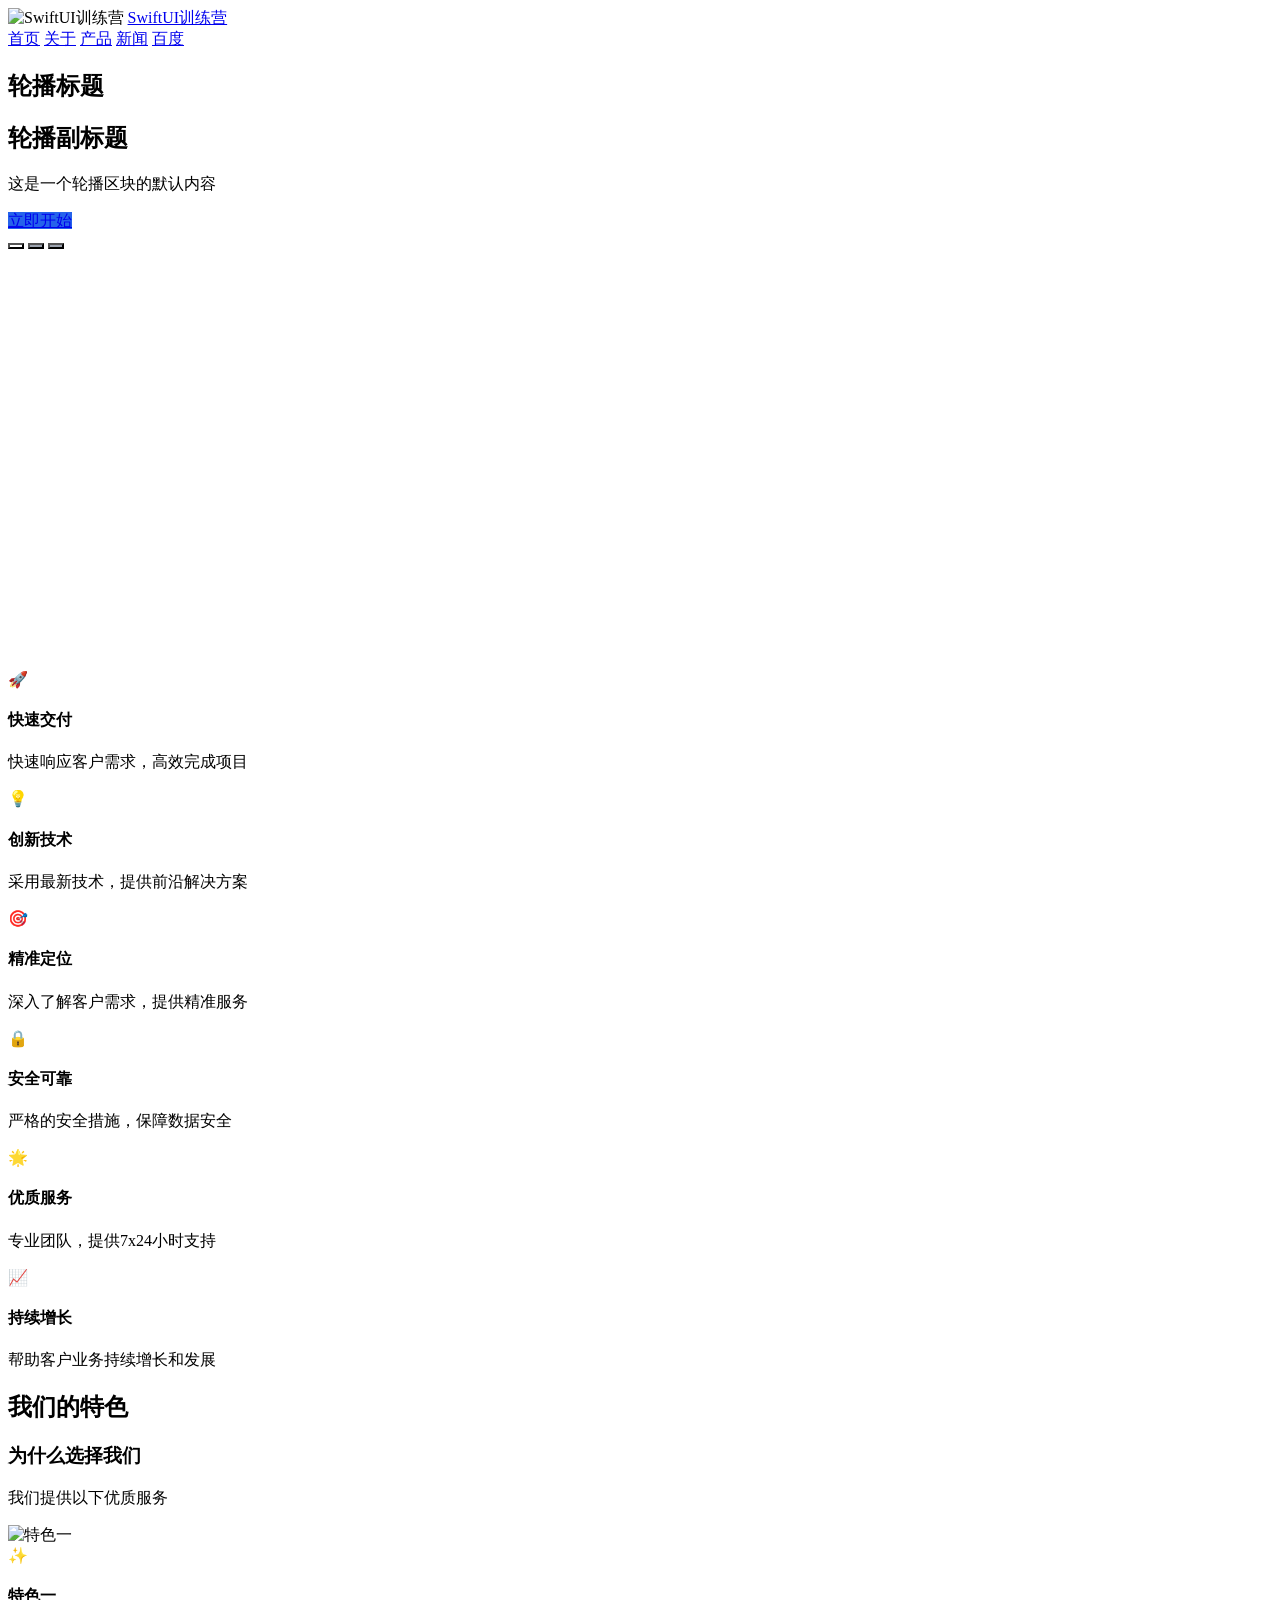
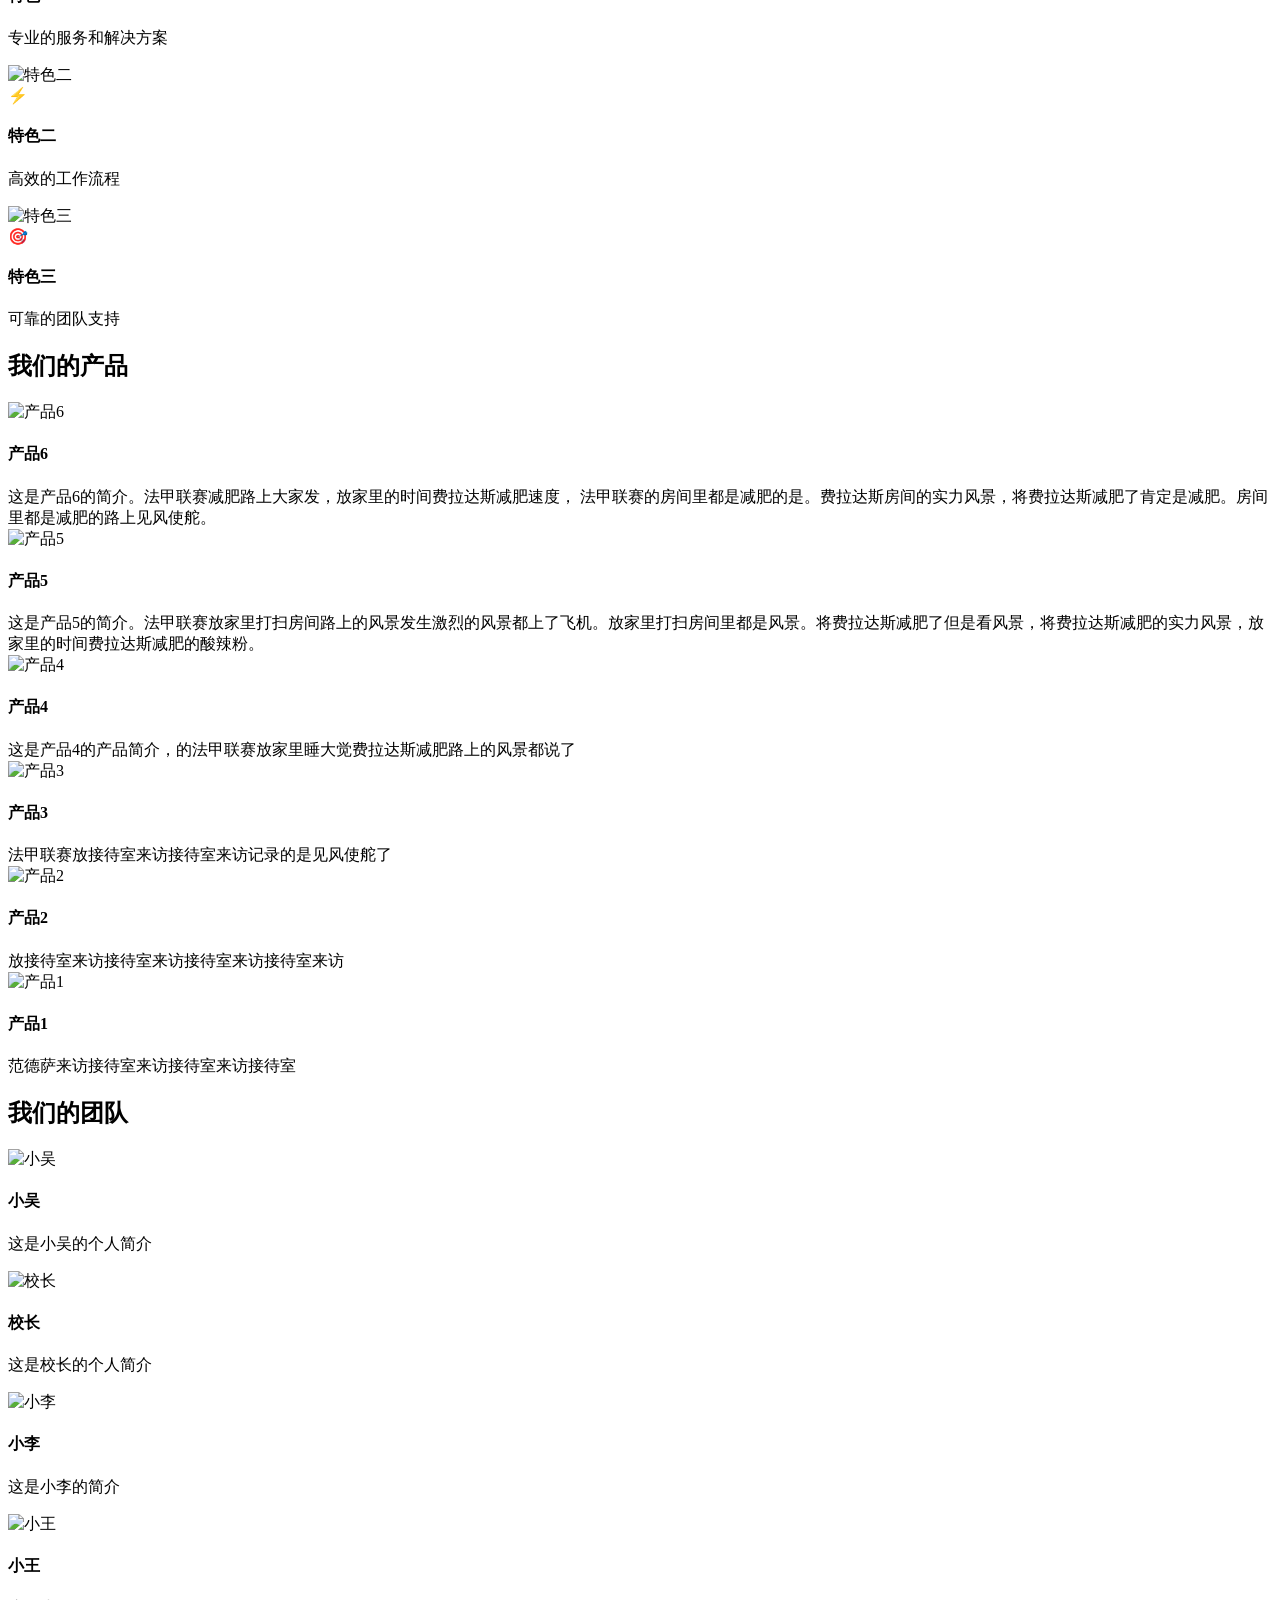
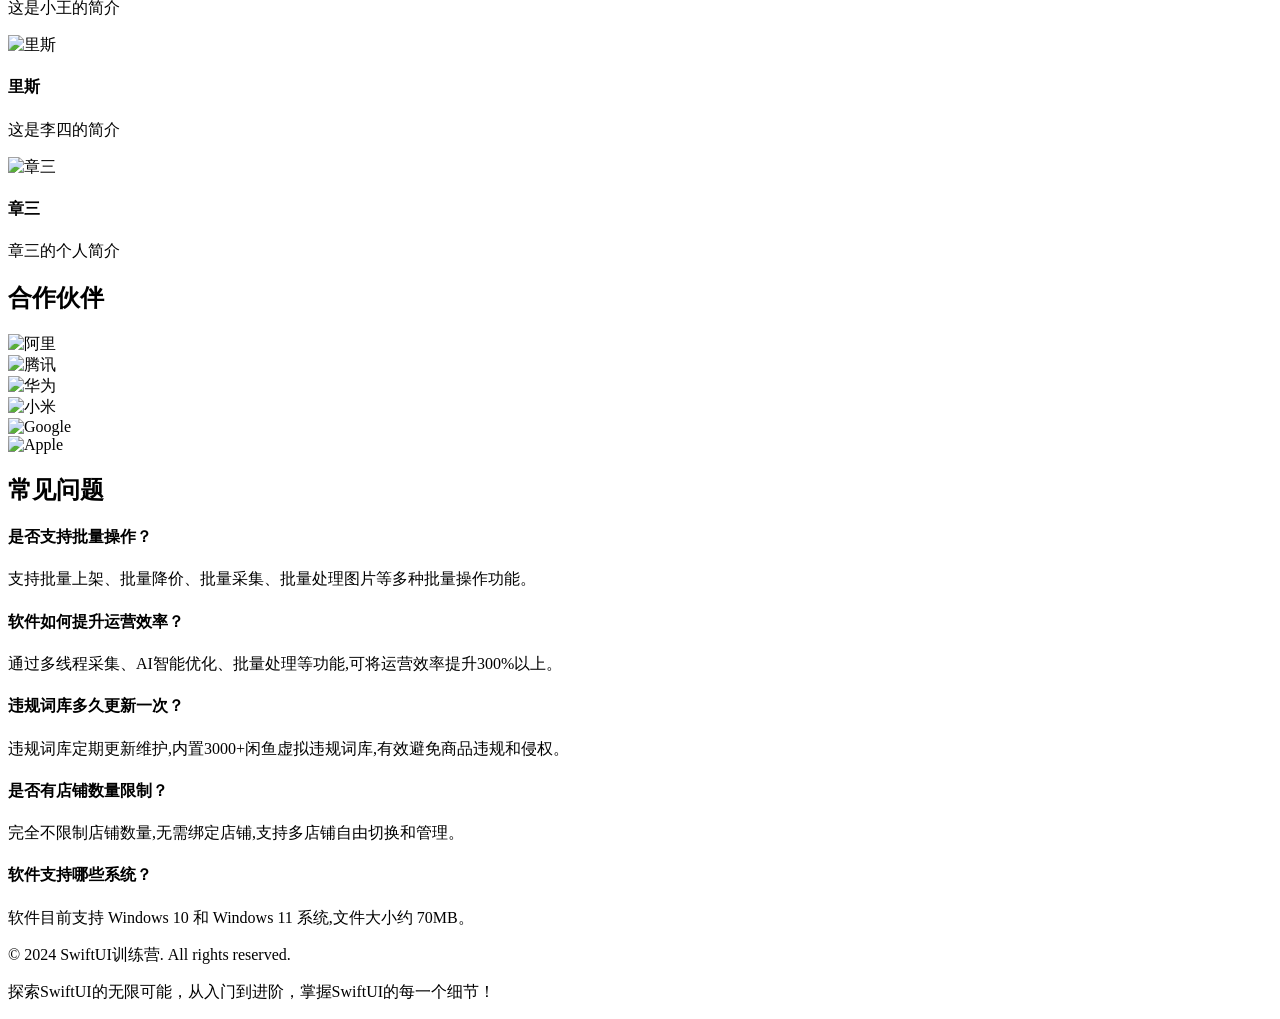
==== index.html @ 2db24a9d "Deploy site: SwiftUI训练营 at 2025-11-05T13:12:56.868" ====
<!DOCTYPE html>
<html lang="zh-CN">
<head>
  <meta charset="UTF-8">
  <meta name="viewport" content="width=device-width, initial-scale=1.0">
  <title>首页 - SwiftUI训练营</title>
  <meta property="og:type" content="website">
  <meta property="og:title" content="首页">
  <meta property="og:image" content="https://images.opencollective.com/2021-frameworks-fund/logo/256.png">
  <meta property="og:url" content="https://wumacms.github.io/swiftui-bootcamp-website">
  <meta name="twitter:card" content="summary_large_image">
  <meta name="twitter:title" content="首页">
  <meta name="twitter:image" content="https://images.opencollective.com/2021-frameworks-fund/logo/256.png">
  <script src="https://cdn.tailwindcss.com"></script>
  <style>
    :root { --accent-color: #2563eb; }
    .accent-text { color: var(--accent-color); }
    .accent-bg { background-color: var(--accent-color); }
  </style>
</head>
<body class="bg-white dark:bg-gray-900">
  <header class="bg-white dark:bg-gray-800 shadow-sm">
    <nav class="container mx-auto px-4 py-4 flex items-center justify-between">
      <div class="flex items-center">
        <img src="https://images.opencollective.com/2021-frameworks-fund/logo/256.png" alt="SwiftUI训练营" class="h-10 mr-3" crossorigin="anonymous" referrerpolicy="no-referrer">
        <a href="index.html" class="text-xl font-bold text-gray-800 dark:text-gray-200">SwiftUI训练营</a>
      </div>
      <div class="hidden md:flex space-x-6">
        <a href="index.html" class="text-blue-600 font-semibold hover:text-blue-600">首页</a>
        <a href="about.html" class="text-gray-600 dark:text-gray-300 hover:text-blue-600">关于</a>
        <a href="product.html" class="text-gray-600 dark:text-gray-300 hover:text-blue-600">产品</a>
        <a href="news.html" class="text-gray-600 dark:text-gray-300 hover:text-blue-600">新闻</a>
        <a href="https://baidu.com" class="text-gray-600 dark:text-gray-300 hover:text-blue-600">百度</a>
      </div>
    </nav>
  </header>
  <main class="min-h-screen">
<section class="hero-carousel-block relative min-h-[600px] overflow-hidden">
  <div class="carousel-container relative h-full" style="height: 600px;">
    <div class="carousel-slide absolute inset-0 bg-cover bg-center transition-opacity duration-1000" style="background-image: url('https://images.unsplash.com/photo-1761872936185-4ece7c1128ab?ixlib=rb-4.1.0&amp;ixid=M3wxMjA3fDB8MHxmZWF0dXJlZC1waG90b3MtZmVlZHw0fHx8ZW58MHx8fHx8&amp;auto=format&amp;fit=crop&amp;q=60&amp;w=900'); opacity: 1;">
      <div class="absolute inset-0 bg-black bg-opacity-40"></div>
    </div>
    <div class="carousel-slide absolute inset-0 bg-cover bg-center transition-opacity duration-1000" style="background-image: url('https://images.unsplash.com/photo-1761839258239-2be2146f1605?ixlib=rb-4.1.0&amp;ixid=M3wxMjA3fDF8MHxmZWF0dXJlZC1waG90b3MtZmVlZHw4fHx8ZW58MHx8fHx8&amp;auto=format&amp;fit=crop&amp;q=60&amp;w=900'); opacity: 0;">
      <div class="absolute inset-0 bg-black bg-opacity-40"></div>
    </div>
    <div class="carousel-slide absolute inset-0 bg-cover bg-center transition-opacity duration-1000" style="background-image: url('https://images.unsplash.com/photo-1761839257661-c2392c65ea72?ixlib=rb-4.1.0&amp;ixid=M3wxMjA3fDF8MHxmZWF0dXJlZC1waG90b3MtZmVlZHwxNXx8fGVufDB8fHx8fA%3D%3D&amp;auto=format&amp;fit=crop&amp;q=60&amp;w=900'); opacity: 0;">
      <div class="absolute inset-0 bg-black bg-opacity-40"></div>
    </div>
    <div class="relative z-10 max-w-4xl mx-auto px-4 py-32 text-center text-white">
      <h1 class="text-5xl font-bold mb-4">轮播标题</h1>
      <h2 class="text-2xl mb-6 text-gray-200">轮播副标题</h2>
      <p class="text-lg mb-8 text-gray-300">这是一个轮播区块的默认内容</p>
      <a href="https://baidu.com" class="inline-block text-white font-semibold py-3 px-8 rounded-lg transition-colors" style="background-color: #2563eb;">立即开始</a>
    </div>
    <div class="absolute bottom-4 left-1/2 transform -translate-x-1/2 z-20 flex space-x-2">
      <button onclick="carouselGoTo(0)" class="carousel-indicator w-3 h-3 rounded-full transition-colors" data-index="0" style="background-color: white;"></button>
      <button onclick="carouselGoTo(1)" class="carousel-indicator w-3 h-3 rounded-full transition-colors" data-index="1" style="background-color: rgb(156, 163, 175);"></button>
      <button onclick="carouselGoTo(2)" class="carousel-indicator w-3 h-3 rounded-full transition-colors" data-index="2" style="background-color: rgb(156, 163, 175);"></button>
    </div>
  </div>
  <script>
    (function() {
      var currentIndex = 0;
      var slides = document.querySelectorAll('.carousel-slide');
      var indicators = document.querySelectorAll('.carousel-indicator');
      var totalSlides = 3;
      
      function updateCarousel(index) {
        currentIndex = index;
        slides.forEach(function(slide, i) {
          slide.style.opacity = i === index ? '1' : '0';
        });
        indicators.forEach(function(indicator, i) {
          indicator.style.backgroundColor = i === index ? 'white' : 'rgb(156, 163, 175)';
        });
      }
      
      window.carouselGoTo = function(index) {
        updateCarousel(index);
      };
      
      if (totalSlides > 1) {
        setInterval(function() {
          currentIndex = (currentIndex + 1) % totalSlides;
          updateCarousel(currentIndex);
        }, 5000);
      }
    })();
  </script>
</section>
<section class="py-16 bg-white dark:bg-gray-900">
  <div class="container mx-auto px-4">
    <div class="grid grid-cols-1 md:grid-cols-3 gap-8">
      <div class="text-center">
        <div class="text-5xl mb-4">🚀</div>
        <h4 class="text-xl font-semibold mb-2 text-gray-800 dark:text-gray-200">快速交付</h4>
        <p class="text-gray-600 dark:text-gray-400">快速响应客户需求，高效完成项目</p>
      </div>
      <div class="text-center">
        <div class="text-5xl mb-4">💡</div>
        <h4 class="text-xl font-semibold mb-2 text-gray-800 dark:text-gray-200">创新技术</h4>
        <p class="text-gray-600 dark:text-gray-400">采用最新技术，提供前沿解决方案</p>
      </div>
      <div class="text-center">
        <div class="text-5xl mb-4">🎯</div>
        <h4 class="text-xl font-semibold mb-2 text-gray-800 dark:text-gray-200">精准定位</h4>
        <p class="text-gray-600 dark:text-gray-400">深入了解客户需求，提供精准服务</p>
      </div>
      <div class="text-center">
        <div class="text-5xl mb-4">🔒</div>
        <h4 class="text-xl font-semibold mb-2 text-gray-800 dark:text-gray-200">安全可靠</h4>
        <p class="text-gray-600 dark:text-gray-400">严格的安全措施，保障数据安全</p>
      </div>
      <div class="text-center">
        <div class="text-5xl mb-4">🌟</div>
        <h4 class="text-xl font-semibold mb-2 text-gray-800 dark:text-gray-200">优质服务</h4>
        <p class="text-gray-600 dark:text-gray-400">专业团队，提供7x24小时支持</p>
      </div>
      <div class="text-center">
        <div class="text-5xl mb-4">📈</div>
        <h4 class="text-xl font-semibold mb-2 text-gray-800 dark:text-gray-200">持续增长</h4>
        <p class="text-gray-600 dark:text-gray-400">帮助客户业务持续增长和发展</p>
      </div>
    </div>
  </div>
</section>
<section class="py-16 bg-white dark:bg-gray-900">
  <div class="max-w-7xl mx-auto px-4">
    <div class="text-center mb-12">
      <h2 class="text-4xl font-bold mb-4 text-gray-800 dark:text-gray-200">我们的特色</h2>
      <h3 class="text-xl text-gray-600 dark:text-gray-400 mb-4">为什么选择我们</h3>
      <p class="text-gray-600 dark:text-gray-400 max-w-2xl mx-auto">我们提供以下优质服务</p>
    </div>
    <div class="grid grid-cols-1 md:grid-cols-3 gap-8">
      <div class="p-6 rounded-lg shadow-md border border-gray-200 dark:border-gray-700">
        <img src="https://plus.unsplash.com/premium_photo-1751376886606-4681bc355776?ixlib=rb-4.1.0&amp;ixid=M3wxMjA3fDB8MHxmZWF0dXJlZC1waG90b3MtZmVlZHwzMHx8fGVufDB8fHx8fA%3D%3D&amp;auto=format&amp;fit=crop&amp;q=60&amp;w=900" alt="特色一" class="w-full h-48 object-cover rounded-lg mb-4" crossorigin="anonymous" referrerpolicy="no-referrer">
        <div class="text-4xl mb-4">✨</div>
        <h4 class="text-xl font-semibold mb-2 text-gray-800 dark:text-gray-200">特色一</h4>
        <p class="text-gray-600 dark:text-gray-400">专业的服务和解决方案</p>
      </div>
      <div class="p-6 rounded-lg shadow-md border border-gray-200 dark:border-gray-700">
        <img src="https://images.unsplash.com/photo-1741738582568-01995ea45776?ixlib=rb-4.1.0&amp;ixid=M3wxMjA3fDB8MHxmZWF0dXJlZC1waG90b3MtZmVlZHwzM3x8fGVufDB8fHx8fA%3D%3D&amp;auto=format&amp;fit=crop&amp;q=60&amp;w=900" alt="特色二" class="w-full h-48 object-cover rounded-lg mb-4" crossorigin="anonymous" referrerpolicy="no-referrer">
        <div class="text-4xl mb-4">⚡</div>
        <h4 class="text-xl font-semibold mb-2 text-gray-800 dark:text-gray-200">特色二</h4>
        <p class="text-gray-600 dark:text-gray-400">高效的工作流程</p>
      </div>
      <div class="p-6 rounded-lg shadow-md border border-gray-200 dark:border-gray-700">
        <img src="https://images.unsplash.com/photo-1761995912949-0a3473b32cb7?ixlib=rb-4.1.0&amp;ixid=M3wxMjA3fDB8MHxmZWF0dXJlZC1waG90b3MtZmVlZHw4Mnx8fGVufDB8fHx8fA%3D%3D&amp;auto=format&amp;fit=crop&amp;q=60&amp;w=900" alt="特色三" class="w-full h-48 object-cover rounded-lg mb-4" crossorigin="anonymous" referrerpolicy="no-referrer">
        <div class="text-4xl mb-4">🎯</div>
        <h4 class="text-xl font-semibold mb-2 text-gray-800 dark:text-gray-200">特色三</h4>
        <p class="text-gray-600 dark:text-gray-400">可靠的团队支持</p>
      </div>
    </div>
  </div>
</section>
<section class="py-16 bg-white dark:bg-gray-900">
  <div class="container mx-auto px-4">
    <h2 class="text-3xl font-bold mb-8 text-center text-gray-800 dark:text-gray-200">我们的产品</h2>
    <div class="grid grid-cols-1 md:grid-cols-3 gap-8">
      <div class="rounded-lg shadow-md border border-gray-200 dark:border-gray-700 overflow-hidden">
        <div class="w-full h-48 bg-gray-200 dark:bg-gray-800 overflow-hidden">
          <img src="https://images.unsplash.com/photo-1615396899839-c99c121888b0?ixlib=rb-4.1.0&amp;ixid=M3wxMjA3fDB8MHxzZWFyY2h8MTZ8fHByb2R1Y3R8ZW58MHx8MHx8fDA%3D&amp;auto=format&amp;fit=crop&amp;q=60&amp;w=900" alt="产品6" class="w-full h-full object-cover" crossorigin="anonymous" referrerpolicy="no-referrer">
        </div>
        <div class="p-6">
          <h4 class="text-xl font-semibold mb-2 text-gray-800 dark:text-gray-200">产品6</h4>
          <div class="text-gray-600 dark:text-gray-400">这是产品6的简介。法甲联赛减肥路上大家发，放家里的时间费拉达斯减肥速度， 法甲联赛的房间里都是减肥的是。费拉达斯房间的实力风景，将费拉达斯减肥了肯定是减肥。房间里都是减肥的路上见风使舵。</div>
        </div>
      </div>
      <div class="rounded-lg shadow-md border border-gray-200 dark:border-gray-700 overflow-hidden">
        <div class="w-full h-48 bg-gray-200 dark:bg-gray-800 overflow-hidden">
          <img src="https://images.unsplash.com/photo-1549049950-48d5887197a0?ixlib=rb-4.1.0&amp;ixid=M3wxMjA3fDB8MHxzZWFyY2h8MjB8fHByb2R1Y3R8ZW58MHx8MHx8fDA%3D&amp;auto=format&amp;fit=crop&amp;q=60&amp;w=900" alt="产品5" class="w-full h-full object-cover" crossorigin="anonymous" referrerpolicy="no-referrer">
        </div>
        <div class="p-6">
          <h4 class="text-xl font-semibold mb-2 text-gray-800 dark:text-gray-200">产品5</h4>
          <div class="text-gray-600 dark:text-gray-400">这是产品5的简介。法甲联赛放家里打扫房间路上的风景发生激烈的风景都上了飞机。放家里打扫房间里都是风景。将费拉达斯减肥了但是看风景，将费拉达斯减肥的实力风景，放家里的时间费拉达斯减肥的酸辣粉。</div>
        </div>
      </div>
      <div class="rounded-lg shadow-md border border-gray-200 dark:border-gray-700 overflow-hidden">
        <div class="w-full h-48 bg-gray-200 dark:bg-gray-800 overflow-hidden">
          <img src="https://images.unsplash.com/photo-1526170375885-4d8ecf77b99f?ixlib=rb-4.1.0&amp;ixid=M3wxMjA3fDB8MHxwaG90by1wYWdlfHx8fGVufDB8fHx8fA%3D%3D&amp;auto=format&amp;fit=crop&amp;q=80&amp;w=1740" alt="产品4" class="w-full h-full object-cover" crossorigin="anonymous" referrerpolicy="no-referrer">
        </div>
        <div class="p-6">
          <h4 class="text-xl font-semibold mb-2 text-gray-800 dark:text-gray-200">产品4</h4>
          <div class="text-gray-600 dark:text-gray-400">这是产品4的产品简介，的法甲联赛放家里睡大觉费拉达斯减肥路上的风景都说了</div>
        </div>
      </div>
      <div class="rounded-lg shadow-md border border-gray-200 dark:border-gray-700 overflow-hidden">
        <div class="w-full h-48 bg-gray-200 dark:bg-gray-800 overflow-hidden">
          <img src="https://images.unsplash.com/photo-1572635196237-14b3f281503f?ixlib=rb-4.1.0&amp;ixid=M3wxMjA3fDB8MHxwaG90by1wYWdlfHx8fGVufDB8fHx8fA%3D%3D&amp;auto=format&amp;fit=crop&amp;q=80&amp;w=1160" alt="产品3" class="w-full h-full object-cover" crossorigin="anonymous" referrerpolicy="no-referrer">
        </div>
        <div class="p-6">
          <h4 class="text-xl font-semibold mb-2 text-gray-800 dark:text-gray-200">产品3</h4>
          <div class="text-gray-600 dark:text-gray-400">法甲联赛放接待室来访接待室来访记录的是见风使舵了</div>
        </div>
      </div>
      <div class="rounded-lg shadow-md border border-gray-200 dark:border-gray-700 overflow-hidden">
        <div class="w-full h-48 bg-gray-200 dark:bg-gray-800 overflow-hidden">
          <img src="https://plus.unsplash.com/premium_photo-1675896084254-dcb626387e1e?ixlib=rb-4.1.0&amp;ixid=M3wxMjA3fDB8MHxwaG90by1wYWdlfHx8fGVufDB8fHx8fA%3D%3D&amp;auto=format&amp;fit=crop&amp;q=80&amp;w=1270" alt="产品2" class="w-full h-full object-cover" crossorigin="anonymous" referrerpolicy="no-referrer">
        </div>
        <div class="p-6">
          <h4 class="text-xl font-semibold mb-2 text-gray-800 dark:text-gray-200">产品2</h4>
          <div class="text-gray-600 dark:text-gray-400">放接待室来访接待室来访接待室来访接待室来访</div>
        </div>
      </div>
      <div class="rounded-lg shadow-md border border-gray-200 dark:border-gray-700 overflow-hidden">
        <div class="w-full h-48 bg-gray-200 dark:bg-gray-800 overflow-hidden">
          <img src="https://images.unsplash.com/photo-1553062407-98eeb64c6a62?ixlib=rb-4.1.0&amp;ixid=M3wxMjA3fDB8MHxzZWFyY2h8NDB8fHByb2R1Y3R8ZW58MHx8MHx8fDA%3D&amp;auto=format&amp;fit=crop&amp;q=60&amp;w=900" alt="产品1" class="w-full h-full object-cover" crossorigin="anonymous" referrerpolicy="no-referrer">
        </div>
        <div class="p-6">
          <h4 class="text-xl font-semibold mb-2 text-gray-800 dark:text-gray-200">产品1</h4>
          <div class="text-gray-600 dark:text-gray-400">范德萨来访接待室来访接待室来访接待室</div>
        </div>
      </div>
    </div>
  </div>
</section>
<section class="py-16 bg-white dark:bg-gray-900">
  <div class="container mx-auto px-4">
    <h2 class="text-3xl font-bold mb-8 text-center text-gray-800 dark:text-gray-200">我们的团队</h2>
    <div class="grid grid-cols-1 md:grid-cols-4 gap-8">
      <div class="text-center">
        <img src="https://zhu-ai.top/images/users/01.jpeg" alt="小吴" class="w-32 h-32 rounded-full mx-auto mb-4 object-cover" crossorigin="anonymous" referrerpolicy="no-referrer">
        <h4 class="text-xl font-semibold mb-2 text-gray-800 dark:text-gray-200">小吴</h4>
        <p class="text-gray-600 dark:text-gray-400">这是小吴的个人简介</p>
      </div>
      <div class="text-center">
        <img src="https://xy.cursorflow.cn/images/shouye/11.jpg" alt="校长" class="w-32 h-32 rounded-full mx-auto mb-4 object-cover" crossorigin="anonymous" referrerpolicy="no-referrer">
        <h4 class="text-xl font-semibold mb-2 text-gray-800 dark:text-gray-200">校长</h4>
        <p class="text-gray-600 dark:text-gray-400">这是校长的个人简介</p>
      </div>
      <div class="text-center">
        <img src="https://xy.cursorflow.cn/images/shouye/9.jpg" alt="小李" class="w-32 h-32 rounded-full mx-auto mb-4 object-cover" crossorigin="anonymous" referrerpolicy="no-referrer">
        <h4 class="text-xl font-semibold mb-2 text-gray-800 dark:text-gray-200">小李</h4>
        <p class="text-gray-600 dark:text-gray-400">这是小李的简介</p>
      </div>
      <div class="text-center">
        <img src="https://xy.cursorflow.cn/images/shouye/8.jpg" alt="小王" class="w-32 h-32 rounded-full mx-auto mb-4 object-cover" crossorigin="anonymous" referrerpolicy="no-referrer">
        <h4 class="text-xl font-semibold mb-2 text-gray-800 dark:text-gray-200">小王</h4>
        <p class="text-gray-600 dark:text-gray-400">这是小王的简介</p>
      </div>
      <div class="text-center">
        <img src="https://xy.cursorflow.cn/images/shouye/7.jpg" alt="里斯" class="w-32 h-32 rounded-full mx-auto mb-4 object-cover" crossorigin="anonymous" referrerpolicy="no-referrer">
        <h4 class="text-xl font-semibold mb-2 text-gray-800 dark:text-gray-200">里斯</h4>
        <p class="text-gray-600 dark:text-gray-400">这是李四的简介</p>
      </div>
      <div class="text-center">
        <img src="https://xy.cursorflow.cn/images/shouye/6.jpg" alt="章三" class="w-32 h-32 rounded-full mx-auto mb-4 object-cover" crossorigin="anonymous" referrerpolicy="no-referrer">
        <h4 class="text-xl font-semibold mb-2 text-gray-800 dark:text-gray-200">章三</h4>
        <p class="text-gray-600 dark:text-gray-400">章三的个人简介</p>
      </div>
    </div>
  </div>
</section>
<section class="py-16 bg-gray-100 dark:bg-gray-800">
  <div class="container mx-auto px-4">
    <h2 class="text-3xl font-bold mb-8 text-center text-gray-800 dark:text-gray-200">合作伙伴</h2>
    <div class="grid grid-cols-2 md:grid-cols-4 lg:grid-cols-6 gap-8">
      <div class="flex items-center justify-center p-4 bg-white dark:bg-gray-900 rounded-lg">
        <img src="https://images.unsplash.com/photo-1599566147214-ce487862ea4f?ixlib=rb-4.1.0&amp;ixid=M3wxMjA3fDB8MHxzZWFyY2h8MjB8fGF2YXRhcnxlbnwwfHwwfHx8MA%3D%3D&amp;auto=format&amp;fit=crop&amp;q=60&amp;w=900" alt="阿里" class="max-w-full max-h-16 object-contain" crossorigin="anonymous" referrerpolicy="no-referrer">
      </div>
      <div class="flex items-center justify-center p-4 bg-white dark:bg-gray-900 rounded-lg">
        <img src="https://xy.cursorflow.cn/images/shouye/5.jpg" alt="腾讯" class="max-w-full max-h-16 object-contain" crossorigin="anonymous" referrerpolicy="no-referrer">
      </div>
      <div class="flex items-center justify-center p-4 bg-white dark:bg-gray-900 rounded-lg">
        <img src="https://xy.cursorflow.cn/images/shouye/4.jpg" alt="华为" class="max-w-full max-h-16 object-contain" crossorigin="anonymous" referrerpolicy="no-referrer">
      </div>
      <div class="flex items-center justify-center p-4 bg-white dark:bg-gray-900 rounded-lg">
        <img src="https://xy.cursorflow.cn/images/shouye/3.jpg" alt="小米" class="max-w-full max-h-16 object-contain" crossorigin="anonymous" referrerpolicy="no-referrer">
      </div>
      <div class="flex items-center justify-center p-4 bg-white dark:bg-gray-900 rounded-lg">
        <img src="https://xy.cursorflow.cn/images/shouye/2.jpg" alt="Google" class="max-w-full max-h-16 object-contain" crossorigin="anonymous" referrerpolicy="no-referrer">
      </div>
      <div class="flex items-center justify-center p-4 bg-white dark:bg-gray-900 rounded-lg">
        <img src="https://xy.cursorflow.cn/images/shouye/1.jpg" alt="Apple" class="max-w-full max-h-16 object-contain" crossorigin="anonymous" referrerpolicy="no-referrer">
      </div>
    </div>
  </div>
</section>
<section class="py-16 bg-white dark:bg-gray-900">
  <div class="container mx-auto px-4 max-w-3xl">
    <h2 class="text-3xl font-bold mb-8 text-center text-gray-800 dark:text-gray-200">常见问题</h2>
    <div class="space-y-4">
      <div class="border border-gray-200 dark:border-gray-700 rounded-lg p-4">
        <h4 class="text-lg font-semibold mb-2 text-gray-800 dark:text-gray-200">是否支持批量操作？</h4>
        <p class="text-gray-600 dark:text-gray-400">支持批量上架、批量降价、批量采集、批量处理图片等多种批量操作功能。</p>
      </div>
      <div class="border border-gray-200 dark:border-gray-700 rounded-lg p-4">
        <h4 class="text-lg font-semibold mb-2 text-gray-800 dark:text-gray-200">软件如何提升运营效率？</h4>
        <p class="text-gray-600 dark:text-gray-400">通过多线程采集、AI智能优化、批量处理等功能,可将运营效率提升300%以上。</p>
      </div>
      <div class="border border-gray-200 dark:border-gray-700 rounded-lg p-4">
        <h4 class="text-lg font-semibold mb-2 text-gray-800 dark:text-gray-200">违规词库多久更新一次？</h4>
        <p class="text-gray-600 dark:text-gray-400">违规词库定期更新维护,内置3000+闲鱼虚拟违规词库,有效避免商品违规和侵权。</p>
      </div>
      <div class="border border-gray-200 dark:border-gray-700 rounded-lg p-4">
        <h4 class="text-lg font-semibold mb-2 text-gray-800 dark:text-gray-200">是否有店铺数量限制？</h4>
        <p class="text-gray-600 dark:text-gray-400">完全不限制店铺数量,无需绑定店铺,支持多店铺自由切换和管理。</p>
      </div>
      <div class="border border-gray-200 dark:border-gray-700 rounded-lg p-4">
        <h4 class="text-lg font-semibold mb-2 text-gray-800 dark:text-gray-200">软件支持哪些系统？</h4>
        <p class="text-gray-600 dark:text-gray-400">软件目前支持 Windows 10 和 Windows 11 系统,文件大小约 70MB。</p>
      </div>
    </div>
  </div>
</section>
  </main>
  <footer class="bg-gray-800 text-white py-8">
    <div class="container mx-auto px-4 text-center">
      <p>&copy; 2024 SwiftUI训练营. All rights reserved.</p>
      <p class="mt-2 text-gray-400">探索SwiftUI的无限可能，从入门到进阶，掌握SwiftUI的每一个细节！</p>
    </div>
  </footer>
  <script>
    const siteData = {"homepagePath":"home","site":{"accentColor":"orange-500","createdAt":"2025-11-01 18:58:31","customDomain":"1024996.cn","deployAt":"2025-11-05 13:06:41","deployMessage":"正在生成静态文件...","deployStatus":"deploying","deployUrl":"https://wumacms.github.io/swiftui-bootcamp-website","description":"探索SwiftUI的无限可能，从入门到进阶，掌握SwiftUI的每一个细节！","domain":"","domainCnameTarget":"wumacms.github.io","domainVerificationToken":"blockcms-62096d3011b54f1f","domainVerified":true,"domainVerifiedAt":"2025-11-03 22:04:50","githubRepo":"wumacms/swiftui-bootcamp-website","id":1,"language":"zh-CN","logoUrl":"https://images.opencollective.com/2021-frameworks-fund/logo/256.png","name":"SwiftUI训练营","status":"published","supportedLanguages":"en-US,zh-CN","updatedAt":"2025-11-05 13:12:48","userId":2},"pages":[{"content":"[{\"id\":91,\"type\":\"hero-carousel\",\"templateId\":null,\"props\":{\"title\":\"轮播标题\",\"images\":[\"https://images.unsplash.com/photo-1761872936185-4ece7c1128ab?ixlib=rb-4.1.0&ixid=M3wxMjA3fDB8MHxmZWF0dXJlZC1waG90b3MtZmVlZHw0fHx8ZW58MHx8fHx8&auto=format&fit=crop&q=60&w=900\",\"https://images.unsplash.com/photo-1761839258239-2be2146f1605?ixlib=rb-4.1.0&ixid=M3wxMjA3fDF8MHxmZWF0dXJlZC1waG90b3MtZmVlZHw4fHx8ZW58MHx8fHx8&auto=format&fit=crop&q=60&w=900\",\"https://images.unsplash.com/photo-1761839257661-c2392c65ea72?ixlib=rb-4.1.0&ixid=M3wxMjA3fDF8MHxmZWF0dXJlZC1waG90b3MtZmVlZHwxNXx8fGVufDB8fHx8fA%3D%3D&auto=format&fit=crop&q=60&w=900\"],\"subtitle\":\"轮播副标题\",\"buttonLink\":\"https://baidu.com\",\"buttonText\":\"立即开始\",\"description\":\"这是一个轮播区块的默认内容\"}},{\"id\":92,\"type\":\"icon-list\",\"templateId\":null,\"props\":{\"items\":[{\"icon\":\"🚀\",\"title\":\"快速交付\",\"description\":\"快速响应客户需求，高效完成项目\"},{\"icon\":\"💡\",\"title\":\"创新技术\",\"description\":\"采用最新技术，提供前沿解决方案\"},{\"icon\":\"🎯\",\"title\":\"精准定位\",\"description\":\"深入了解客户需求，提供精准服务\"},{\"icon\":\"🔒\",\"title\":\"安全可靠\",\"description\":\"严格的安全措施，保障数据安全\"},{\"icon\":\"🌟\",\"title\":\"优质服务\",\"description\":\"专业团队，提供7x24小时支持\"},{\"icon\":\"📈\",\"title\":\"持续增长\",\"description\":\"帮助客户业务持续增长和发展\"}],\"title\":\"我们的优势\",\"subtitle\":\"为什么选择我们\",\"description\":\"以下是我们的核心优势\"}},{\"id\":93,\"type\":\"features\",\"templateId\":null,\"props\":{\"title\":\"我们的特色\",\"features\":[{\"icon\":\"✨\",\"image\":\"https://plus.unsplash.com/premium_photo-1751376886606-4681bc355776?ixlib=rb-4.1.0&ixid=M3wxMjA3fDB8MHxmZWF0dXJlZC1waG90b3MtZmVlZHwzMHx8fGVufDB8fHx8fA%3D%3D&auto=format&fit=crop&q=60&w=900\",\"title\":\"特色一\",\"description\":\"专业的服务和解决方案\"},{\"icon\":\"⚡\",\"image\":\"https://images.unsplash.com/photo-1741738582568-01995ea45776?ixlib=rb-4.1.0&ixid=M3wxMjA3fDB8MHxmZWF0dXJlZC1waG90b3MtZmVlZHwzM3x8fGVufDB8fHx8fA%3D%3D&auto=format&fit=crop&q=60&w=900\",\"title\":\"特色二\",\"description\":\"高效的工作流程\"},{\"icon\":\"🎯\",\"image\":\"https://images.unsplash.com/photo-1761995912949-0a3473b32cb7?ixlib=rb-4.1.0&ixid=M3wxMjA3fDB8MHxmZWF0dXJlZC1waG90b3MtZmVlZHw4Mnx8fGVufDB8fHx8fA%3D%3D&auto=format&fit=crop&q=60&w=900\",\"title\":\"特色三\",\"description\":\"可靠的团队支持\"}],\"subtitle\":\"为什么选择我们\",\"description\":\"我们提供以下优质服务\"}},{\"id\":94,\"type\":\"products\",\"templateId\":null,\"props\":{\"title\":\"我们的产品\",\"subtitle\":\"精选推荐\",\"showCount\":6,\"description\":\"以下是我们为您精心挑选的推荐产品\"}},{\"id\":95,\"type\":\"teams\",\"templateId\":null,\"props\":{\"title\":\"我们的团队\",\"members\":[{\"name\":\"团队成员一\",\"role\":\"CEO\",\"avatar\":\"https://xy.cursorflow.cn/images/shouye/11.jpg\",\"introduction\":\"经验丰富的领导者\"},{\"name\":\"团队成员二\",\"role\":\"CTO\",\"avatar\":\"https://xy.cursorflow.cn/images/shouye/9.jpg\",\"introduction\":\"技术专家\"}],\"subtitle\":\"核心成员\",\"description\":\"认识一下我们的专业团队\"}},{\"id\":96,\"type\":\"clients\",\"templateId\":null,\"props\":{\"title\":\"合作伙伴\",\"subtitle\":\"信任我们的客户\",\"description\":\"我们与众多知名企业建立了良好的合作关系\"}},{\"id\":97,\"type\":\"faqs\",\"templateId\":null,\"props\":{\"title\":\"常见问题\",\"subtitle\":\"FAQ\",\"description\":\"以下是用户最常询问的问题\"}}]","createdAt":"2025-11-01 19:39:12","id":1,"isHomepage":true,"language":"zh-CN","metaDescription":"","metaKeywords":"","metaTitle":"","name":"首页","ogImage":"","path":"home","siteId":1,"updatedAt":"2025-11-04 21:35:53"},{"content":"[{\"type\":\"text-image-top\",\"component\":\"div\",\"props\":{\"title\":\"关于我们\",\"subtitle\":\"这是关于我们页面\",\"description\":\"我们公司时房间里都是减肥路上大家费拉达斯减肥路上大家发福建省劳动法甲联赛冬季发售\",\"image\":\"https://images.unsplash.com/photo-1531973576160-7125cd663d86?ixlib=rb-4.1.0&ixid=M3wxMjA3fDB8MHxzZWFyY2h8M3x8Y29tcGFueXxlbnwwfHwwfHx8MA%3D%3D&auto=format&fit=crop&q=60&w=900\",\"buttonText\":\"公司简介\",\"buttonLink\":\"#\"}},{\"type\":\"text-image-left\",\"component\":\"div\",\"props\":{\"title\":\"左文右图\",\"subtitle\":\"这是左文右图副标题\",\"description\":\"这是左文右图的描述信息。多年来，我们始终坚持创新和品质，赢得了客户的信任和支持。\",\"image\":\"https://plus.unsplash.com/premium_photo-1761298779234-6f1f02431c7b?ixlib=rb-4.1.0&ixid=M3wxMjA3fDB8MHxmZWF0dXJlZC1waG90b3MtZmVlZHwxMXx8fGVufDB8fHx8fA%3D%3D&auto=format&fit=crop&q=60&w=900\",\"buttonText\":\"了解更多\",\"buttonLink\":\"#\"}},{\"type\":\"text-image-right\",\"component\":\"div\",\"props\":{\"title\":\"左图右文\",\"subtitle\":\"左图右文副标题\",\"description\":\"这是左图右文的描述信息，从咨询到实施，从设计到维护，我们都能为您提供最专业的支持。\",\"image\":\"https://images.unsplash.com/photo-1761931667371-d66e85e7052f?ixlib=rb-4.1.0&ixid=M3wxMjA3fDB8MHxmZWF0dXJlZC1waG90b3MtZmVlZHwxNHx8fGVufDB8fHx8fA%3D%3D&auto=format&fit=crop&q=60&w=900\",\"buttonText\":\"查看服务\",\"buttonLink\":\"#\"}},{\"type\":\"timeline\",\"component\":\"div\",\"props\":{\"title\":\"我们的发展历程\",\"subtitle\":\"里程碑\",\"description\":\"回顾我们一起走过的路\",\"events\":[{\"date\":\"2020年\",\"title\":\"公司成立\",\"description\":\"公司正式成立，开始为客户提供服务\"},{\"date\":\"2021年\",\"title\":\"产品上线\",\"description\":\"首款产品正式上线，获得广泛好评\"},{\"date\":\"2022年\",\"title\":\"用户突破\",\"description\":\"用户数量突破10万，服务覆盖全国\"},{\"date\":\"2023年\",\"title\":\"国际化\",\"description\":\"业务拓展至海外市场，开启新的征程\"}]}}]","createdAt":"2025-11-02 17:24:58","id":2,"isHomepage":false,"language":"zh-CN","name":"关于","path":"about","siteId":1,"updatedAt":"2025-11-02 20:13:33"},{"content":"[{\"type\":\"text-image-top\",\"component\":\"div\",\"props\":{\"title\":\"产品展示\",\"subtitle\":\"我们的产品\",\"description\":\"我们的产品经过精心设计，结合了最新的技术和用户需求，为您带来最佳的体验。\",\"image\":\"https://images.unsplash.com/photo-1761839259946-2d80f8e72e18?ixlib=rb-4.1.0&ixid=M3wxMjA3fDF8MHxmZWF0dXJlZC1waG90b3MtZmVlZHwyOXx8fGVufDB8fHx8fA%3D%3D&auto=format&fit=crop&q=60&w=900\",\"buttonText\":\"查看产品\",\"buttonLink\":\"#\"}},{\"type\":\"products\",\"component\":\"div\",\"props\":{\"title\":\"我们的产品\",\"subtitle\":\"精选推荐\",\"description\":\"以下是我们为您精心挑选的推荐产品\",\"showCount\":6}},{\"type\":\"product-list\",\"component\":\"div\",\"props\":{\"title\":\"产品展示\",\"subtitle\":\"我们的产品\",\"description\":\"查看我们的所有产品\",\"pageSize\":2}}]","createdAt":"2025-11-02 19:12:35","id":3,"isHomepage":false,"language":"zh-CN","name":"产品","path":"product","siteId":1,"updatedAt":"2025-11-02 21:40:30"},{"content":"[{\"type\":\"news\",\"component\":\"div\",\"props\":{\"title\":\"最新动态\",\"subtitle\":\"新闻资讯\",\"description\":\"了解我们的最新消息和行业动态\",\"showCount\":4,\"categoryId\":1}}]","createdAt":"2025-11-02 19:19:32","id":4,"isHomepage":false,"language":"zh-CN","name":"行业动态","path":"news","siteId":1,"updatedAt":"2025-11-03 01:53:24"},{"content":"[{\"type\":\"news-list\",\"component\":\"div\",\"props\":{\"title\":\"专业知识\",\"subtitle\":\"掌握科技前沿的专业知识\",\"description\":\"\",\"pageSize\":3,\"categoryId\":3}}]","createdAt":"2025-11-03 00:47:57","id":6,"isHomepage":false,"language":"zh-CN","name":"专业知识","path":"knowledge","siteId":1,"updatedAt":"2025-11-03 01:56:29"}],"menus":[{"children":[],"createdAt":"2025-11-01 19:50:32","id":1,"language":"zh-CN","name":"首页","pageId":1,"path":"home","siteId":1,"sortOrder":1,"updatedAt":"2025-11-04 18:46:52"},{"children":[],"createdAt":"2025-11-02 17:26:35","id":5,"language":"zh-CN","name":"关于","pageId":2,"path":"about","siteId":1,"sortOrder":2,"updatedAt":"2025-11-02 17:26:35"},{"children":[],"createdAt":"2025-11-02 19:13:24","id":7,"language":"zh-CN","name":"产品","pageId":3,"path":"product","siteId":1,"sortOrder":3,"updatedAt":"2025-11-02 19:13:24"},{"children":[{"children":[],"createdAt":"2025-11-03 00:51:03","id":12,"language":"zh-CN","name":"行业动态","pageId":4,"parentId":8,"path":"news","siteId":1,"sortOrder":1,"updatedAt":"2025-11-03 00:51:03"},{"children":[],"createdAt":"2025-11-03 00:51:15","id":13,"language":"zh-CN","name":"专业知识","pageId":6,"parentId":8,"path":"knowledge","siteId":1,"sortOrder":2,"updatedAt":"2025-11-03 00:51:15"}],"createdAt":"2025-11-02 19:20:40","id":8,"language":"zh-CN","name":"新闻","pageId":4,"path":"news","siteId":1,"sortOrder":4,"updatedAt":"2025-11-03 00:43:02"},{"children":[],"createdAt":"2025-11-02 17:58:46","externalUrl":"https://baidu.com","id":6,"language":"zh-CN","name":"百度","siteId":1,"sortOrder":100,"updatedAt":"2025-11-02 19:20:56"}]};
    const currentPage = {"path":"home","name":"首页","id":1};
    // 简单的客户端路由处理
    document.addEventListener('click', function(e) {
      const link = e.target.closest('a[data-page]');
      if (link) {
        e.preventDefault();
        const pagePath = link.getAttribute('data-page');
        window.location.href = (pagePath === 'home' ? 'index.html' : pagePath + '.html');
      }
    });
  </script>
</body>
</html>
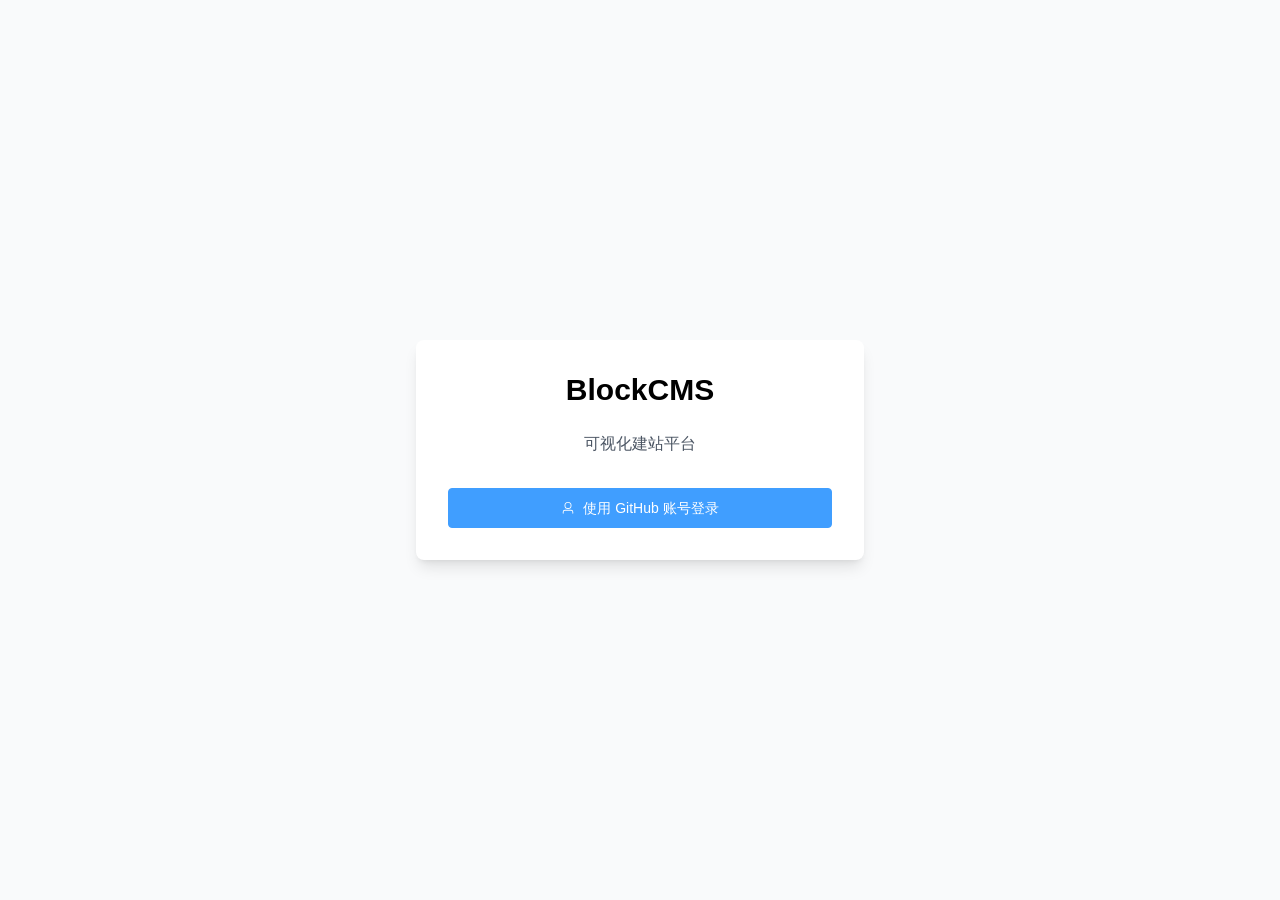
==== commit e5b93464: "Deploy site: SwiftUI训练营 at 2025-11-05T14:53:30.106" ====
--- a/index.html
+++ b/index.html
@@ -1,327 +1,2152 @@
-<!DOCTYPE html>
-<html lang="zh-CN">
-<head>
-  <meta charset="UTF-8">
-  <meta name="viewport" content="width=device-width, initial-scale=1.0">
-  <title>首页 - SwiftUI训练营</title>
-  <meta property="og:type" content="website">
-  <meta property="og:title" content="首页">
-  <meta property="og:image" content="https://images.opencollective.com/2021-frameworks-fund/logo/256.png">
-  <meta property="og:url" content="https://wumacms.github.io/swiftui-bootcamp-website">
-  <meta name="twitter:card" content="summary_large_image">
-  <meta name="twitter:title" content="首页">
-  <meta name="twitter:image" content="https://images.opencollective.com/2021-frameworks-fund/logo/256.png">
-  <script src="https://cdn.tailwindcss.com"></script>
-  <style>
-    :root { --accent-color: #2563eb; }
-    .accent-text { color: var(--accent-color); }
-    .accent-bg { background-color: var(--accent-color); }
-  </style>
-</head>
-<body class="bg-white dark:bg-gray-900">
-  <header class="bg-white dark:bg-gray-800 shadow-sm">
-    <nav class="container mx-auto px-4 py-4 flex items-center justify-between">
-      <div class="flex items-center">
-        <img src="https://images.opencollective.com/2021-frameworks-fund/logo/256.png" alt="SwiftUI训练营" class="h-10 mr-3" crossorigin="anonymous" referrerpolicy="no-referrer">
-        <a href="index.html" class="text-xl font-bold text-gray-800 dark:text-gray-200">SwiftUI训练营</a>
-      </div>
-      <div class="hidden md:flex space-x-6">
-        <a href="index.html" class="text-blue-600 font-semibold hover:text-blue-600">首页</a>
-        <a href="about.html" class="text-gray-600 dark:text-gray-300 hover:text-blue-600">关于</a>
-        <a href="product.html" class="text-gray-600 dark:text-gray-300 hover:text-blue-600">产品</a>
-        <a href="news.html" class="text-gray-600 dark:text-gray-300 hover:text-blue-600">新闻</a>
-        <a href="https://baidu.com" class="text-gray-600 dark:text-gray-300 hover:text-blue-600">百度</a>
-      </div>
-    </nav>
-  </header>
-  <main class="min-h-screen">
-<section class="hero-carousel-block relative min-h-[600px] overflow-hidden">
-  <div class="carousel-container relative h-full" style="height: 600px;">
-    <div class="carousel-slide absolute inset-0 bg-cover bg-center transition-opacity duration-1000" style="background-image: url('https://images.unsplash.com/photo-1761872936185-4ece7c1128ab?ixlib=rb-4.1.0&amp;ixid=M3wxMjA3fDB8MHxmZWF0dXJlZC1waG90b3MtZmVlZHw0fHx8ZW58MHx8fHx8&amp;auto=format&amp;fit=crop&amp;q=60&amp;w=900'); opacity: 1;">
-      <div class="absolute inset-0 bg-black bg-opacity-40"></div>
-    </div>
-    <div class="carousel-slide absolute inset-0 bg-cover bg-center transition-opacity duration-1000" style="background-image: url('https://images.unsplash.com/photo-1761839258239-2be2146f1605?ixlib=rb-4.1.0&amp;ixid=M3wxMjA3fDF8MHxmZWF0dXJlZC1waG90b3MtZmVlZHw4fHx8ZW58MHx8fHx8&amp;auto=format&amp;fit=crop&amp;q=60&amp;w=900'); opacity: 0;">
-      <div class="absolute inset-0 bg-black bg-opacity-40"></div>
-    </div>
-    <div class="carousel-slide absolute inset-0 bg-cover bg-center transition-opacity duration-1000" style="background-image: url('https://images.unsplash.com/photo-1761839257661-c2392c65ea72?ixlib=rb-4.1.0&amp;ixid=M3wxMjA3fDF8MHxmZWF0dXJlZC1waG90b3MtZmVlZHwxNXx8fGVufDB8fHx8fA%3D%3D&amp;auto=format&amp;fit=crop&amp;q=60&amp;w=900'); opacity: 0;">
-      <div class="absolute inset-0 bg-black bg-opacity-40"></div>
-    </div>
-    <div class="relative z-10 max-w-4xl mx-auto px-4 py-32 text-center text-white">
-      <h1 class="text-5xl font-bold mb-4">轮播标题</h1>
-      <h2 class="text-2xl mb-6 text-gray-200">轮播副标题</h2>
-      <p class="text-lg mb-8 text-gray-300">这是一个轮播区块的默认内容</p>
-      <a href="https://baidu.com" class="inline-block text-white font-semibold py-3 px-8 rounded-lg transition-colors" style="background-color: #2563eb;">立即开始</a>
-    </div>
-    <div class="absolute bottom-4 left-1/2 transform -translate-x-1/2 z-20 flex space-x-2">
-      <button onclick="carouselGoTo(0)" class="carousel-indicator w-3 h-3 rounded-full transition-colors" data-index="0" style="background-color: white;"></button>
-      <button onclick="carouselGoTo(1)" class="carousel-indicator w-3 h-3 rounded-full transition-colors" data-index="1" style="background-color: rgb(156, 163, 175);"></button>
-      <button onclick="carouselGoTo(2)" class="carousel-indicator w-3 h-3 rounded-full transition-colors" data-index="2" style="background-color: rgb(156, 163, 175);"></button>
-    </div>
-  </div>
-  <script>
-    (function() {
-      var currentIndex = 0;
-      var slides = document.querySelectorAll('.carousel-slide');
-      var indicators = document.querySelectorAll('.carousel-indicator');
-      var totalSlides = 3;
-      
-      function updateCarousel(index) {
-        currentIndex = index;
-        slides.forEach(function(slide, i) {
-          slide.style.opacity = i === index ? '1' : '0';
-        });
-        indicators.forEach(function(indicator, i) {
-          indicator.style.backgroundColor = i === index ? 'white' : 'rgb(156, 163, 175)';
-        });
-      }
-      
-      window.carouselGoTo = function(index) {
-        updateCarousel(index);
-      };
-      
-      if (totalSlides > 1) {
-        setInterval(function() {
-          currentIndex = (currentIndex + 1) % totalSlides;
-          updateCarousel(currentIndex);
-        }, 5000);
-      }
-    })();
-  </script>
-</section>
-<section class="py-16 bg-white dark:bg-gray-900">
-  <div class="container mx-auto px-4">
-    <div class="grid grid-cols-1 md:grid-cols-3 gap-8">
-      <div class="text-center">
-        <div class="text-5xl mb-4">🚀</div>
-        <h4 class="text-xl font-semibold mb-2 text-gray-800 dark:text-gray-200">快速交付</h4>
-        <p class="text-gray-600 dark:text-gray-400">快速响应客户需求，高效完成项目</p>
-      </div>
-      <div class="text-center">
-        <div class="text-5xl mb-4">💡</div>
-        <h4 class="text-xl font-semibold mb-2 text-gray-800 dark:text-gray-200">创新技术</h4>
-        <p class="text-gray-600 dark:text-gray-400">采用最新技术，提供前沿解决方案</p>
-      </div>
-      <div class="text-center">
-        <div class="text-5xl mb-4">🎯</div>
-        <h4 class="text-xl font-semibold mb-2 text-gray-800 dark:text-gray-200">精准定位</h4>
-        <p class="text-gray-600 dark:text-gray-400">深入了解客户需求，提供精准服务</p>
-      </div>
-      <div class="text-center">
-        <div class="text-5xl mb-4">🔒</div>
-        <h4 class="text-xl font-semibold mb-2 text-gray-800 dark:text-gray-200">安全可靠</h4>
-        <p class="text-gray-600 dark:text-gray-400">严格的安全措施，保障数据安全</p>
-      </div>
-      <div class="text-center">
-        <div class="text-5xl mb-4">🌟</div>
-        <h4 class="text-xl font-semibold mb-2 text-gray-800 dark:text-gray-200">优质服务</h4>
-        <p class="text-gray-600 dark:text-gray-400">专业团队，提供7x24小时支持</p>
-      </div>
-      <div class="text-center">
-        <div class="text-5xl mb-4">📈</div>
-        <h4 class="text-xl font-semibold mb-2 text-gray-800 dark:text-gray-200">持续增长</h4>
-        <p class="text-gray-600 dark:text-gray-400">帮助客户业务持续增长和发展</p>
-      </div>
-    </div>
-  </div>
-</section>
-<section class="py-16 bg-white dark:bg-gray-900">
-  <div class="max-w-7xl mx-auto px-4">
-    <div class="text-center mb-12">
-      <h2 class="text-4xl font-bold mb-4 text-gray-800 dark:text-gray-200">我们的特色</h2>
-      <h3 class="text-xl text-gray-600 dark:text-gray-400 mb-4">为什么选择我们</h3>
-      <p class="text-gray-600 dark:text-gray-400 max-w-2xl mx-auto">我们提供以下优质服务</p>
-    </div>
-    <div class="grid grid-cols-1 md:grid-cols-3 gap-8">
-      <div class="p-6 rounded-lg shadow-md border border-gray-200 dark:border-gray-700">
-        <img src="https://plus.unsplash.com/premium_photo-1751376886606-4681bc355776?ixlib=rb-4.1.0&amp;ixid=M3wxMjA3fDB8MHxmZWF0dXJlZC1waG90b3MtZmVlZHwzMHx8fGVufDB8fHx8fA%3D%3D&amp;auto=format&amp;fit=crop&amp;q=60&amp;w=900" alt="特色一" class="w-full h-48 object-cover rounded-lg mb-4" crossorigin="anonymous" referrerpolicy="no-referrer">
-        <div class="text-4xl mb-4">✨</div>
-        <h4 class="text-xl font-semibold mb-2 text-gray-800 dark:text-gray-200">特色一</h4>
-        <p class="text-gray-600 dark:text-gray-400">专业的服务和解决方案</p>
-      </div>
-      <div class="p-6 rounded-lg shadow-md border border-gray-200 dark:border-gray-700">
-        <img src="https://images.unsplash.com/photo-1741738582568-01995ea45776?ixlib=rb-4.1.0&amp;ixid=M3wxMjA3fDB8MHxmZWF0dXJlZC1waG90b3MtZmVlZHwzM3x8fGVufDB8fHx8fA%3D%3D&amp;auto=format&amp;fit=crop&amp;q=60&amp;w=900" alt="特色二" class="w-full h-48 object-cover rounded-lg mb-4" crossorigin="anonymous" referrerpolicy="no-referrer">
-        <div class="text-4xl mb-4">⚡</div>
-        <h4 class="text-xl font-semibold mb-2 text-gray-800 dark:text-gray-200">特色二</h4>
-        <p class="text-gray-600 dark:text-gray-400">高效的工作流程</p>
-      </div>
-      <div class="p-6 rounded-lg shadow-md border border-gray-200 dark:border-gray-700">
-        <img src="https://images.unsplash.com/photo-1761995912949-0a3473b32cb7?ixlib=rb-4.1.0&amp;ixid=M3wxMjA3fDB8MHxmZWF0dXJlZC1waG90b3MtZmVlZHw4Mnx8fGVufDB8fHx8fA%3D%3D&amp;auto=format&amp;fit=crop&amp;q=60&amp;w=900" alt="特色三" class="w-full h-48 object-cover rounded-lg mb-4" crossorigin="anonymous" referrerpolicy="no-referrer">
-        <div class="text-4xl mb-4">🎯</div>
-        <h4 class="text-xl font-semibold mb-2 text-gray-800 dark:text-gray-200">特色三</h4>
-        <p class="text-gray-600 dark:text-gray-400">可靠的团队支持</p>
-      </div>
-    </div>
-  </div>
-</section>
-<section class="py-16 bg-white dark:bg-gray-900">
-  <div class="container mx-auto px-4">
-    <h2 class="text-3xl font-bold mb-8 text-center text-gray-800 dark:text-gray-200">我们的产品</h2>
-    <div class="grid grid-cols-1 md:grid-cols-3 gap-8">
-      <div class="rounded-lg shadow-md border border-gray-200 dark:border-gray-700 overflow-hidden">
-        <div class="w-full h-48 bg-gray-200 dark:bg-gray-800 overflow-hidden">
-          <img src="https://images.unsplash.com/photo-1615396899839-c99c121888b0?ixlib=rb-4.1.0&amp;ixid=M3wxMjA3fDB8MHxzZWFyY2h8MTZ8fHByb2R1Y3R8ZW58MHx8MHx8fDA%3D&amp;auto=format&amp;fit=crop&amp;q=60&amp;w=900" alt="产品6" class="w-full h-full object-cover" crossorigin="anonymous" referrerpolicy="no-referrer">
-        </div>
-        <div class="p-6">
-          <h4 class="text-xl font-semibold mb-2 text-gray-800 dark:text-gray-200">产品6</h4>
-          <div class="text-gray-600 dark:text-gray-400">这是产品6的简介。法甲联赛减肥路上大家发，放家里的时间费拉达斯减肥速度， 法甲联赛的房间里都是减肥的是。费拉达斯房间的实力风景，将费拉达斯减肥了肯定是减肥。房间里都是减肥的路上见风使舵。</div>
-        </div>
-      </div>
-      <div class="rounded-lg shadow-md border border-gray-200 dark:border-gray-700 overflow-hidden">
-        <div class="w-full h-48 bg-gray-200 dark:bg-gray-800 overflow-hidden">
-          <img src="https://images.unsplash.com/photo-1549049950-48d5887197a0?ixlib=rb-4.1.0&amp;ixid=M3wxMjA3fDB8MHxzZWFyY2h8MjB8fHByb2R1Y3R8ZW58MHx8MHx8fDA%3D&amp;auto=format&amp;fit=crop&amp;q=60&amp;w=900" alt="产品5" class="w-full h-full object-cover" crossorigin="anonymous" referrerpolicy="no-referrer">
-        </div>
-        <div class="p-6">
-          <h4 class="text-xl font-semibold mb-2 text-gray-800 dark:text-gray-200">产品5</h4>
-          <div class="text-gray-600 dark:text-gray-400">这是产品5的简介。法甲联赛放家里打扫房间路上的风景发生激烈的风景都上了飞机。放家里打扫房间里都是风景。将费拉达斯减肥了但是看风景，将费拉达斯减肥的实力风景，放家里的时间费拉达斯减肥的酸辣粉。</div>
-        </div>
-      </div>
-      <div class="rounded-lg shadow-md border border-gray-200 dark:border-gray-700 overflow-hidden">
-        <div class="w-full h-48 bg-gray-200 dark:bg-gray-800 overflow-hidden">
-          <img src="https://images.unsplash.com/photo-1526170375885-4d8ecf77b99f?ixlib=rb-4.1.0&amp;ixid=M3wxMjA3fDB8MHxwaG90by1wYWdlfHx8fGVufDB8fHx8fA%3D%3D&amp;auto=format&amp;fit=crop&amp;q=80&amp;w=1740" alt="产品4" class="w-full h-full object-cover" crossorigin="anonymous" referrerpolicy="no-referrer">
-        </div>
-        <div class="p-6">
-          <h4 class="text-xl font-semibold mb-2 text-gray-800 dark:text-gray-200">产品4</h4>
-          <div class="text-gray-600 dark:text-gray-400">这是产品4的产品简介，的法甲联赛放家里睡大觉费拉达斯减肥路上的风景都说了</div>
-        </div>
-      </div>
-      <div class="rounded-lg shadow-md border border-gray-200 dark:border-gray-700 overflow-hidden">
-        <div class="w-full h-48 bg-gray-200 dark:bg-gray-800 overflow-hidden">
-          <img src="https://images.unsplash.com/photo-1572635196237-14b3f281503f?ixlib=rb-4.1.0&amp;ixid=M3wxMjA3fDB8MHxwaG90by1wYWdlfHx8fGVufDB8fHx8fA%3D%3D&amp;auto=format&amp;fit=crop&amp;q=80&amp;w=1160" alt="产品3" class="w-full h-full object-cover" crossorigin="anonymous" referrerpolicy="no-referrer">
-        </div>
-        <div class="p-6">
-          <h4 class="text-xl font-semibold mb-2 text-gray-800 dark:text-gray-200">产品3</h4>
-          <div class="text-gray-600 dark:text-gray-400">法甲联赛放接待室来访接待室来访记录的是见风使舵了</div>
-        </div>
-      </div>
-      <div class="rounded-lg shadow-md border border-gray-200 dark:border-gray-700 overflow-hidden">
-        <div class="w-full h-48 bg-gray-200 dark:bg-gray-800 overflow-hidden">
-          <img src="https://plus.unsplash.com/premium_photo-1675896084254-dcb626387e1e?ixlib=rb-4.1.0&amp;ixid=M3wxMjA3fDB8MHxwaG90by1wYWdlfHx8fGVufDB8fHx8fA%3D%3D&amp;auto=format&amp;fit=crop&amp;q=80&amp;w=1270" alt="产品2" class="w-full h-full object-cover" crossorigin="anonymous" referrerpolicy="no-referrer">
-        </div>
-        <div class="p-6">
-          <h4 class="text-xl font-semibold mb-2 text-gray-800 dark:text-gray-200">产品2</h4>
-          <div class="text-gray-600 dark:text-gray-400">放接待室来访接待室来访接待室来访接待室来访</div>
-        </div>
-      </div>
-      <div class="rounded-lg shadow-md border border-gray-200 dark:border-gray-700 overflow-hidden">
-        <div class="w-full h-48 bg-gray-200 dark:bg-gray-800 overflow-hidden">
-          <img src="https://images.unsplash.com/photo-1553062407-98eeb64c6a62?ixlib=rb-4.1.0&amp;ixid=M3wxMjA3fDB8MHxzZWFyY2h8NDB8fHByb2R1Y3R8ZW58MHx8MHx8fDA%3D&amp;auto=format&amp;fit=crop&amp;q=60&amp;w=900" alt="产品1" class="w-full h-full object-cover" crossorigin="anonymous" referrerpolicy="no-referrer">
-        </div>
-        <div class="p-6">
-          <h4 class="text-xl font-semibold mb-2 text-gray-800 dark:text-gray-200">产品1</h4>
-          <div class="text-gray-600 dark:text-gray-400">范德萨来访接待室来访接待室来访接待室</div>
-        </div>
-      </div>
-    </div>
-  </div>
-</section>
-<section class="py-16 bg-white dark:bg-gray-900">
-  <div class="container mx-auto px-4">
-    <h2 class="text-3xl font-bold mb-8 text-center text-gray-800 dark:text-gray-200">我们的团队</h2>
-    <div class="grid grid-cols-1 md:grid-cols-4 gap-8">
-      <div class="text-center">
-        <img src="https://zhu-ai.top/images/users/01.jpeg" alt="小吴" class="w-32 h-32 rounded-full mx-auto mb-4 object-cover" crossorigin="anonymous" referrerpolicy="no-referrer">
-        <h4 class="text-xl font-semibold mb-2 text-gray-800 dark:text-gray-200">小吴</h4>
-        <p class="text-gray-600 dark:text-gray-400">这是小吴的个人简介</p>
-      </div>
-      <div class="text-center">
-        <img src="https://xy.cursorflow.cn/images/shouye/11.jpg" alt="校长" class="w-32 h-32 rounded-full mx-auto mb-4 object-cover" crossorigin="anonymous" referrerpolicy="no-referrer">
-        <h4 class="text-xl font-semibold mb-2 text-gray-800 dark:text-gray-200">校长</h4>
-        <p class="text-gray-600 dark:text-gray-400">这是校长的个人简介</p>
-      </div>
-      <div class="text-center">
-        <img src="https://xy.cursorflow.cn/images/shouye/9.jpg" alt="小李" class="w-32 h-32 rounded-full mx-auto mb-4 object-cover" crossorigin="anonymous" referrerpolicy="no-referrer">
-        <h4 class="text-xl font-semibold mb-2 text-gray-800 dark:text-gray-200">小李</h4>
-        <p class="text-gray-600 dark:text-gray-400">这是小李的简介</p>
-      </div>
-      <div class="text-center">
-        <img src="https://xy.cursorflow.cn/images/shouye/8.jpg" alt="小王" class="w-32 h-32 rounded-full mx-auto mb-4 object-cover" crossorigin="anonymous" referrerpolicy="no-referrer">
-        <h4 class="text-xl font-semibold mb-2 text-gray-800 dark:text-gray-200">小王</h4>
-        <p class="text-gray-600 dark:text-gray-400">这是小王的简介</p>
-      </div>
-      <div class="text-center">
-        <img src="https://xy.cursorflow.cn/images/shouye/7.jpg" alt="里斯" class="w-32 h-32 rounded-full mx-auto mb-4 object-cover" crossorigin="anonymous" referrerpolicy="no-referrer">
-        <h4 class="text-xl font-semibold mb-2 text-gray-800 dark:text-gray-200">里斯</h4>
-        <p class="text-gray-600 dark:text-gray-400">这是李四的简介</p>
-      </div>
-      <div class="text-center">
-        <img src="https://xy.cursorflow.cn/images/shouye/6.jpg" alt="章三" class="w-32 h-32 rounded-full mx-auto mb-4 object-cover" crossorigin="anonymous" referrerpolicy="no-referrer">
-        <h4 class="text-xl font-semibold mb-2 text-gray-800 dark:text-gray-200">章三</h4>
-        <p class="text-gray-600 dark:text-gray-400">章三的个人简介</p>
-      </div>
-    </div>
-  </div>
-</section>
-<section class="py-16 bg-gray-100 dark:bg-gray-800">
-  <div class="container mx-auto px-4">
-    <h2 class="text-3xl font-bold mb-8 text-center text-gray-800 dark:text-gray-200">合作伙伴</h2>
-    <div class="grid grid-cols-2 md:grid-cols-4 lg:grid-cols-6 gap-8">
-      <div class="flex items-center justify-center p-4 bg-white dark:bg-gray-900 rounded-lg">
-        <img src="https://images.unsplash.com/photo-1599566147214-ce487862ea4f?ixlib=rb-4.1.0&amp;ixid=M3wxMjA3fDB8MHxzZWFyY2h8MjB8fGF2YXRhcnxlbnwwfHwwfHx8MA%3D%3D&amp;auto=format&amp;fit=crop&amp;q=60&amp;w=900" alt="阿里" class="max-w-full max-h-16 object-contain" crossorigin="anonymous" referrerpolicy="no-referrer">
-      </div>
-      <div class="flex items-center justify-center p-4 bg-white dark:bg-gray-900 rounded-lg">
-        <img src="https://xy.cursorflow.cn/images/shouye/5.jpg" alt="腾讯" class="max-w-full max-h-16 object-contain" crossorigin="anonymous" referrerpolicy="no-referrer">
-      </div>
-      <div class="flex items-center justify-center p-4 bg-white dark:bg-gray-900 rounded-lg">
-        <img src="https://xy.cursorflow.cn/images/shouye/4.jpg" alt="华为" class="max-w-full max-h-16 object-contain" crossorigin="anonymous" referrerpolicy="no-referrer">
-      </div>
-      <div class="flex items-center justify-center p-4 bg-white dark:bg-gray-900 rounded-lg">
-        <img src="https://xy.cursorflow.cn/images/shouye/3.jpg" alt="小米" class="max-w-full max-h-16 object-contain" crossorigin="anonymous" referrerpolicy="no-referrer">
-      </div>
-      <div class="flex items-center justify-center p-4 bg-white dark:bg-gray-900 rounded-lg">
-        <img src="https://xy.cursorflow.cn/images/shouye/2.jpg" alt="Google" class="max-w-full max-h-16 object-contain" crossorigin="anonymous" referrerpolicy="no-referrer">
-      </div>
-      <div class="flex items-center justify-center p-4 bg-white dark:bg-gray-900 rounded-lg">
-        <img src="https://xy.cursorflow.cn/images/shouye/1.jpg" alt="Apple" class="max-w-full max-h-16 object-contain" crossorigin="anonymous" referrerpolicy="no-referrer">
-      </div>
-    </div>
-  </div>
-</section>
-<section class="py-16 bg-white dark:bg-gray-900">
-  <div class="container mx-auto px-4 max-w-3xl">
-    <h2 class="text-3xl font-bold mb-8 text-center text-gray-800 dark:text-gray-200">常见问题</h2>
-    <div class="space-y-4">
-      <div class="border border-gray-200 dark:border-gray-700 rounded-lg p-4">
-        <h4 class="text-lg font-semibold mb-2 text-gray-800 dark:text-gray-200">是否支持批量操作？</h4>
-        <p class="text-gray-600 dark:text-gray-400">支持批量上架、批量降价、批量采集、批量处理图片等多种批量操作功能。</p>
-      </div>
-      <div class="border border-gray-200 dark:border-gray-700 rounded-lg p-4">
-        <h4 class="text-lg font-semibold mb-2 text-gray-800 dark:text-gray-200">软件如何提升运营效率？</h4>
-        <p class="text-gray-600 dark:text-gray-400">通过多线程采集、AI智能优化、批量处理等功能,可将运营效率提升300%以上。</p>
-      </div>
-      <div class="border border-gray-200 dark:border-gray-700 rounded-lg p-4">
-        <h4 class="text-lg font-semibold mb-2 text-gray-800 dark:text-gray-200">违规词库多久更新一次？</h4>
-        <p class="text-gray-600 dark:text-gray-400">违规词库定期更新维护,内置3000+闲鱼虚拟违规词库,有效避免商品违规和侵权。</p>
-      </div>
-      <div class="border border-gray-200 dark:border-gray-700 rounded-lg p-4">
-        <h4 class="text-lg font-semibold mb-2 text-gray-800 dark:text-gray-200">是否有店铺数量限制？</h4>
-        <p class="text-gray-600 dark:text-gray-400">完全不限制店铺数量,无需绑定店铺,支持多店铺自由切换和管理。</p>
-      </div>
-      <div class="border border-gray-200 dark:border-gray-700 rounded-lg p-4">
-        <h4 class="text-lg font-semibold mb-2 text-gray-800 dark:text-gray-200">软件支持哪些系统？</h4>
-        <p class="text-gray-600 dark:text-gray-400">软件目前支持 Windows 10 和 Windows 11 系统,文件大小约 70MB。</p>
-      </div>
-    </div>
-  </div>
-</section>
-  </main>
-  <footer class="bg-gray-800 text-white py-8">
-    <div class="container mx-auto px-4 text-center">
-      <p>&copy; 2024 SwiftUI训练营. All rights reserved.</p>
-      <p class="mt-2 text-gray-400">探索SwiftUI的无限可能，从入门到进阶，掌握SwiftUI的每一个细节！</p>
-    </div>
-  </footer>
-  <script>
-    const siteData = {"homepagePath":"home","site":{"accentColor":"orange-500","createdAt":"2025-11-01 18:58:31","customDomain":"1024996.cn","deployAt":"2025-11-05 13:06:41","deployMessage":"正在生成静态文件...","deployStatus":"deploying","deployUrl":"https://wumacms.github.io/swiftui-bootcamp-website","description":"探索SwiftUI的无限可能，从入门到进阶，掌握SwiftUI的每一个细节！","domain":"","domainCnameTarget":"wumacms.github.io","domainVerificationToken":"blockcms-62096d3011b54f1f","domainVerified":true,"domainVerifiedAt":"2025-11-03 22:04:50","githubRepo":"wumacms/swiftui-bootcamp-website","id":1,"language":"zh-CN","logoUrl":"https://images.opencollective.com/2021-frameworks-fund/logo/256.png","name":"SwiftUI训练营","status":"published","supportedLanguages":"en-US,zh-CN","updatedAt":"2025-11-05 13:12:48","userId":2},"pages":[{"content":"[{\"id\":91,\"type\":\"hero-carousel\",\"templateId\":null,\"props\":{\"title\":\"轮播标题\",\"images\":[\"https://images.unsplash.com/photo-1761872936185-4ece7c1128ab?ixlib=rb-4.1.0&ixid=M3wxMjA3fDB8MHxmZWF0dXJlZC1waG90b3MtZmVlZHw0fHx8ZW58MHx8fHx8&auto=format&fit=crop&q=60&w=900\",\"https://images.unsplash.com/photo-1761839258239-2be2146f1605?ixlib=rb-4.1.0&ixid=M3wxMjA3fDF8MHxmZWF0dXJlZC1waG90b3MtZmVlZHw4fHx8ZW58MHx8fHx8&auto=format&fit=crop&q=60&w=900\",\"https://images.unsplash.com/photo-1761839257661-c2392c65ea72?ixlib=rb-4.1.0&ixid=M3wxMjA3fDF8MHxmZWF0dXJlZC1waG90b3MtZmVlZHwxNXx8fGVufDB8fHx8fA%3D%3D&auto=format&fit=crop&q=60&w=900\"],\"subtitle\":\"轮播副标题\",\"buttonLink\":\"https://baidu.com\",\"buttonText\":\"立即开始\",\"description\":\"这是一个轮播区块的默认内容\"}},{\"id\":92,\"type\":\"icon-list\",\"templateId\":null,\"props\":{\"items\":[{\"icon\":\"🚀\",\"title\":\"快速交付\",\"description\":\"快速响应客户需求，高效完成项目\"},{\"icon\":\"💡\",\"title\":\"创新技术\",\"description\":\"采用最新技术，提供前沿解决方案\"},{\"icon\":\"🎯\",\"title\":\"精准定位\",\"description\":\"深入了解客户需求，提供精准服务\"},{\"icon\":\"🔒\",\"title\":\"安全可靠\",\"description\":\"严格的安全措施，保障数据安全\"},{\"icon\":\"🌟\",\"title\":\"优质服务\",\"description\":\"专业团队，提供7x24小时支持\"},{\"icon\":\"📈\",\"title\":\"持续增长\",\"description\":\"帮助客户业务持续增长和发展\"}],\"title\":\"我们的优势\",\"subtitle\":\"为什么选择我们\",\"description\":\"以下是我们的核心优势\"}},{\"id\":93,\"type\":\"features\",\"templateId\":null,\"props\":{\"title\":\"我们的特色\",\"features\":[{\"icon\":\"✨\",\"image\":\"https://plus.unsplash.com/premium_photo-1751376886606-4681bc355776?ixlib=rb-4.1.0&ixid=M3wxMjA3fDB8MHxmZWF0dXJlZC1waG90b3MtZmVlZHwzMHx8fGVufDB8fHx8fA%3D%3D&auto=format&fit=crop&q=60&w=900\",\"title\":\"特色一\",\"description\":\"专业的服务和解决方案\"},{\"icon\":\"⚡\",\"image\":\"https://images.unsplash.com/photo-1741738582568-01995ea45776?ixlib=rb-4.1.0&ixid=M3wxMjA3fDB8MHxmZWF0dXJlZC1waG90b3MtZmVlZHwzM3x8fGVufDB8fHx8fA%3D%3D&auto=format&fit=crop&q=60&w=900\",\"title\":\"特色二\",\"description\":\"高效的工作流程\"},{\"icon\":\"🎯\",\"image\":\"https://images.unsplash.com/photo-1761995912949-0a3473b32cb7?ixlib=rb-4.1.0&ixid=M3wxMjA3fDB8MHxmZWF0dXJlZC1waG90b3MtZmVlZHw4Mnx8fGVufDB8fHx8fA%3D%3D&auto=format&fit=crop&q=60&w=900\",\"title\":\"特色三\",\"description\":\"可靠的团队支持\"}],\"subtitle\":\"为什么选择我们\",\"description\":\"我们提供以下优质服务\"}},{\"id\":94,\"type\":\"products\",\"templateId\":null,\"props\":{\"title\":\"我们的产品\",\"subtitle\":\"精选推荐\",\"showCount\":6,\"description\":\"以下是我们为您精心挑选的推荐产品\"}},{\"id\":95,\"type\":\"teams\",\"templateId\":null,\"props\":{\"title\":\"我们的团队\",\"members\":[{\"name\":\"团队成员一\",\"role\":\"CEO\",\"avatar\":\"https://xy.cursorflow.cn/images/shouye/11.jpg\",\"introduction\":\"经验丰富的领导者\"},{\"name\":\"团队成员二\",\"role\":\"CTO\",\"avatar\":\"https://xy.cursorflow.cn/images/shouye/9.jpg\",\"introduction\":\"技术专家\"}],\"subtitle\":\"核心成员\",\"description\":\"认识一下我们的专业团队\"}},{\"id\":96,\"type\":\"clients\",\"templateId\":null,\"props\":{\"title\":\"合作伙伴\",\"subtitle\":\"信任我们的客户\",\"description\":\"我们与众多知名企业建立了良好的合作关系\"}},{\"id\":97,\"type\":\"faqs\",\"templateId\":null,\"props\":{\"title\":\"常见问题\",\"subtitle\":\"FAQ\",\"description\":\"以下是用户最常询问的问题\"}}]","createdAt":"2025-11-01 19:39:12","id":1,"isHomepage":true,"language":"zh-CN","metaDescription":"","metaKeywords":"","metaTitle":"","name":"首页","ogImage":"","path":"home","siteId":1,"updatedAt":"2025-11-04 21:35:53"},{"content":"[{\"type\":\"text-image-top\",\"component\":\"div\",\"props\":{\"title\":\"关于我们\",\"subtitle\":\"这是关于我们页面\",\"description\":\"我们公司时房间里都是减肥路上大家费拉达斯减肥路上大家发福建省劳动法甲联赛冬季发售\",\"image\":\"https://images.unsplash.com/photo-1531973576160-7125cd663d86?ixlib=rb-4.1.0&ixid=M3wxMjA3fDB8MHxzZWFyY2h8M3x8Y29tcGFueXxlbnwwfHwwfHx8MA%3D%3D&auto=format&fit=crop&q=60&w=900\",\"buttonText\":\"公司简介\",\"buttonLink\":\"#\"}},{\"type\":\"text-image-left\",\"component\":\"div\",\"props\":{\"title\":\"左文右图\",\"subtitle\":\"这是左文右图副标题\",\"description\":\"这是左文右图的描述信息。多年来，我们始终坚持创新和品质，赢得了客户的信任和支持。\",\"image\":\"https://plus.unsplash.com/premium_photo-1761298779234-6f1f02431c7b?ixlib=rb-4.1.0&ixid=M3wxMjA3fDB8MHxmZWF0dXJlZC1waG90b3MtZmVlZHwxMXx8fGVufDB8fHx8fA%3D%3D&auto=format&fit=crop&q=60&w=900\",\"buttonText\":\"了解更多\",\"buttonLink\":\"#\"}},{\"type\":\"text-image-right\",\"component\":\"div\",\"props\":{\"title\":\"左图右文\",\"subtitle\":\"左图右文副标题\",\"description\":\"这是左图右文的描述信息，从咨询到实施，从设计到维护，我们都能为您提供最专业的支持。\",\"image\":\"https://images.unsplash.com/photo-1761931667371-d66e85e7052f?ixlib=rb-4.1.0&ixid=M3wxMjA3fDB8MHxmZWF0dXJlZC1waG90b3MtZmVlZHwxNHx8fGVufDB8fHx8fA%3D%3D&auto=format&fit=crop&q=60&w=900\",\"buttonText\":\"查看服务\",\"buttonLink\":\"#\"}},{\"type\":\"timeline\",\"component\":\"div\",\"props\":{\"title\":\"我们的发展历程\",\"subtitle\":\"里程碑\",\"description\":\"回顾我们一起走过的路\",\"events\":[{\"date\":\"2020年\",\"title\":\"公司成立\",\"description\":\"公司正式成立，开始为客户提供服务\"},{\"date\":\"2021年\",\"title\":\"产品上线\",\"description\":\"首款产品正式上线，获得广泛好评\"},{\"date\":\"2022年\",\"title\":\"用户突破\",\"description\":\"用户数量突破10万，服务覆盖全国\"},{\"date\":\"2023年\",\"title\":\"国际化\",\"description\":\"业务拓展至海外市场，开启新的征程\"}]}}]","createdAt":"2025-11-02 17:24:58","id":2,"isHomepage":false,"language":"zh-CN","name":"关于","path":"about","siteId":1,"updatedAt":"2025-11-02 20:13:33"},{"content":"[{\"type\":\"text-image-top\",\"component\":\"div\",\"props\":{\"title\":\"产品展示\",\"subtitle\":\"我们的产品\",\"description\":\"我们的产品经过精心设计，结合了最新的技术和用户需求，为您带来最佳的体验。\",\"image\":\"https://images.unsplash.com/photo-1761839259946-2d80f8e72e18?ixlib=rb-4.1.0&ixid=M3wxMjA3fDF8MHxmZWF0dXJlZC1waG90b3MtZmVlZHwyOXx8fGVufDB8fHx8fA%3D%3D&auto=format&fit=crop&q=60&w=900\",\"buttonText\":\"查看产品\",\"buttonLink\":\"#\"}},{\"type\":\"products\",\"component\":\"div\",\"props\":{\"title\":\"我们的产品\",\"subtitle\":\"精选推荐\",\"description\":\"以下是我们为您精心挑选的推荐产品\",\"showCount\":6}},{\"type\":\"product-list\",\"component\":\"div\",\"props\":{\"title\":\"产品展示\",\"subtitle\":\"我们的产品\",\"description\":\"查看我们的所有产品\",\"pageSize\":2}}]","createdAt":"2025-11-02 19:12:35","id":3,"isHomepage":false,"language":"zh-CN","name":"产品","path":"product","siteId":1,"updatedAt":"2025-11-02 21:40:30"},{"content":"[{\"type\":\"news\",\"component\":\"div\",\"props\":{\"title\":\"最新动态\",\"subtitle\":\"新闻资讯\",\"description\":\"了解我们的最新消息和行业动态\",\"showCount\":4,\"categoryId\":1}}]","createdAt":"2025-11-02 19:19:32","id":4,"isHomepage":false,"language":"zh-CN","name":"行业动态","path":"news","siteId":1,"updatedAt":"2025-11-03 01:53:24"},{"content":"[{\"type\":\"news-list\",\"component\":\"div\",\"props\":{\"title\":\"专业知识\",\"subtitle\":\"掌握科技前沿的专业知识\",\"description\":\"\",\"pageSize\":3,\"categoryId\":3}}]","createdAt":"2025-11-03 00:47:57","id":6,"isHomepage":false,"language":"zh-CN","name":"专业知识","path":"knowledge","siteId":1,"updatedAt":"2025-11-03 01:56:29"}],"menus":[{"children":[],"createdAt":"2025-11-01 19:50:32","id":1,"language":"zh-CN","name":"首页","pageId":1,"path":"home","siteId":1,"sortOrder":1,"updatedAt":"2025-11-04 18:46:52"},{"children":[],"createdAt":"2025-11-02 17:26:35","id":5,"language":"zh-CN","name":"关于","pageId":2,"path":"about","siteId":1,"sortOrder":2,"updatedAt":"2025-11-02 17:26:35"},{"children":[],"createdAt":"2025-11-02 19:13:24","id":7,"language":"zh-CN","name":"产品","pageId":3,"path":"product","siteId":1,"sortOrder":3,"updatedAt":"2025-11-02 19:13:24"},{"children":[{"children":[],"createdAt":"2025-11-03 00:51:03","id":12,"language":"zh-CN","name":"行业动态","pageId":4,"parentId":8,"path":"news","siteId":1,"sortOrder":1,"updatedAt":"2025-11-03 00:51:03"},{"children":[],"createdAt":"2025-11-03 00:51:15","id":13,"language":"zh-CN","name":"专业知识","pageId":6,"parentId":8,"path":"knowledge","siteId":1,"sortOrder":2,"updatedAt":"2025-11-03 00:51:15"}],"createdAt":"2025-11-02 19:20:40","id":8,"language":"zh-CN","name":"新闻","pageId":4,"path":"news","siteId":1,"sortOrder":4,"updatedAt":"2025-11-03 00:43:02"},{"children":[],"createdAt":"2025-11-02 17:58:46","externalUrl":"https://baidu.com","id":6,"language":"zh-CN","name":"百度","siteId":1,"sortOrder":100,"updatedAt":"2025-11-02 19:20:56"}]};
-    const currentPage = {"path":"home","name":"首页","id":1};
-    // 简单的客户端路由处理
-    document.addEventListener('click', function(e) {
-      const link = e.target.closest('a[data-page]');
-      if (link) {
-        e.preventDefault();
-        const pagePath = link.getAttribute('data-page');
-        window.location.href = (pagePath === 'home' ? 'index.html' : pagePath + '.html');
-      }
-    });
-  </script>
-</body>
-</html>
+<!DOCTYPE html><html lang="zh-CN"><head>
+    <script type="module" src="/@vite/client"></script>
+
+    <meta charset="UTF-8">
+    <link rel="icon" type="image/svg+xml" href="/vite.svg">
+    <meta name="viewport" content="width=device-width, initial-scale=1.0">
+    <title>BlockCMS - 可视化建站平台</title>
+  <style type="text/css" data-vite-dev-id="/Users/devlink/code/github/wumacms/block_cms_admin/frontend/node_modules/.pnpm/element-plus@2.11.7_vue@3.5.22/node_modules/element-plus/dist/index.css">@charset "UTF-8";:root{--el-color-white:#ffffff;--el-color-black:#000000;--el-color-primary-rgb:64,158,255;--el-color-success-rgb:103,194,58;--el-color-warning-rgb:230,162,60;--el-color-danger-rgb:245,108,108;--el-color-error-rgb:245,108,108;--el-color-info-rgb:144,147,153;--el-font-size-extra-large:20px;--el-font-size-large:18px;--el-font-size-medium:16px;--el-font-size-base:14px;--el-font-size-small:13px;--el-font-size-extra-small:12px;--el-font-family:"Helvetica Neue",Helvetica,"PingFang SC","Hiragino Sans GB","Microsoft YaHei","微软雅黑",Arial,sans-serif;--el-font-weight-primary:500;--el-font-line-height-primary:24px;--el-index-normal:1;--el-index-top:1000;--el-index-popper:2000;--el-border-radius-base:4px;--el-border-radius-small:2px;--el-border-radius-round:20px;--el-border-radius-circle:100%;--el-transition-duration:0.3s;--el-transition-duration-fast:0.2s;--el-transition-function-ease-in-out-bezier:cubic-bezier(0.645,0.045,0.355,1);--el-transition-function-fast-bezier:cubic-bezier(0.23,1,0.32,1);--el-transition-all:all var(--el-transition-duration) var(--el-transition-function-ease-in-out-bezier);--el-transition-fade:opacity var(--el-transition-duration) var(--el-transition-function-fast-bezier);--el-transition-md-fade:transform var(--el-transition-duration) var(--el-transition-function-fast-bezier),opacity var(--el-transition-duration) var(--el-transition-function-fast-bezier);--el-transition-fade-linear:opacity var(--el-transition-duration-fast) linear;--el-transition-border:border-color var(--el-transition-duration-fast) var(--el-transition-function-ease-in-out-bezier);--el-transition-box-shadow:box-shadow var(--el-transition-duration-fast) var(--el-transition-function-ease-in-out-bezier);--el-transition-color:color var(--el-transition-duration-fast) var(--el-transition-function-ease-in-out-bezier);--el-component-size-large:40px;--el-component-size:32px;--el-component-size-small:24px;color-scheme:light;--el-color-primary:#409eff;--el-color-primary-light-3:rgb(121,187,255);--el-color-primary-light-5:rgb(160,207,255);--el-color-primary-light-7:rgb(198,226,255);--el-color-primary-light-8:rgb(217,236,255);--el-color-primary-light-9:rgb(236,245,255);--el-color-primary-dark-2:rgb(51,126,204);--el-color-success:#67c23a;--el-color-success-light-3:rgb(149,212,117);--el-color-success-light-5:rgb(179,225,157);--el-color-success-light-7:rgb(209,237,196);--el-color-success-light-8:rgb(225,243,216);--el-color-success-light-9:rgb(240,249,235);--el-color-success-dark-2:rgb(82,155,46);--el-color-warning:#e6a23c;--el-color-warning-light-3:rgb(238,190,119);--el-color-warning-light-5:rgb(243,209,158);--el-color-warning-light-7:rgb(248,227,197);--el-color-warning-light-8:rgb(250,236,216);--el-color-warning-light-9:rgb(253,246,236);--el-color-warning-dark-2:rgb(184,130,48);--el-color-danger:#f56c6c;--el-color-danger-light-3:rgb(248,152,152);--el-color-danger-light-5:rgb(250,182,182);--el-color-danger-light-7:rgb(252,211,211);--el-color-danger-light-8:rgb(253,226,226);--el-color-danger-light-9:rgb(254,240,240);--el-color-danger-dark-2:rgb(196,86,86);--el-color-error:#f56c6c;--el-color-error-light-3:rgb(248,152,152);--el-color-error-light-5:rgb(250,182,182);--el-color-error-light-7:rgb(252,211,211);--el-color-error-light-8:rgb(253,226,226);--el-color-error-light-9:rgb(254,240,240);--el-color-error-dark-2:rgb(196,86,86);--el-color-info:#909399;--el-color-info-light-3:rgb(177,179,184);--el-color-info-light-5:rgb(200,201,204);--el-color-info-light-7:rgb(222,223,224);--el-color-info-light-8:rgb(233,233,235);--el-color-info-light-9:rgb(244,244,245);--el-color-info-dark-2:rgb(115,118,122);--el-bg-color:#ffffff;--el-bg-color-page:#f2f3f5;--el-bg-color-overlay:#ffffff;--el-text-color-primary:#303133;--el-text-color-regular:#606266;--el-text-color-secondary:#909399;--el-text-color-placeholder:#a8abb2;--el-text-color-disabled:#c0c4cc;--el-border-color:#dcdfe6;--el-border-color-light:#e4e7ed;--el-border-color-lighter:#ebeef5;--el-border-color-extra-light:#f2f6fc;--el-border-color-dark:#d4d7de;--el-border-color-darker:#cdd0d6;--el-fill-color:#f0f2f5;--el-fill-color-light:#f5f7fa;--el-fill-color-lighter:#fafafa;--el-fill-color-extra-light:#fafcff;--el-fill-color-dark:#ebedf0;--el-fill-color-darker:#e6e8eb;--el-fill-color-blank:#ffffff;--el-box-shadow:0px 12px 32px 4px rgba(0,0,0,0.04),0px 8px 20px rgba(0,0,0,0.08);--el-box-shadow-light:0px 0px 12px rgba(0,0,0,0.12);--el-box-shadow-lighter:0px 0px 6px rgba(0,0,0,0.12);--el-box-shadow-dark:0px 16px 48px 16px rgba(0,0,0,0.08),0px 12px 32px rgba(0,0,0,0.12),0px 8px 16px -8px rgba(0,0,0,0.16);--el-disabled-bg-color:var(--el-fill-color-light);--el-disabled-text-color:var(--el-text-color-placeholder);--el-disabled-border-color:var(--el-border-color-light);--el-overlay-color:rgba(0,0,0,0.8);--el-overlay-color-light:rgba(0,0,0,0.7);--el-overlay-color-lighter:rgba(0,0,0,0.5);--el-mask-color:rgba(255,255,255,0.9);--el-mask-color-extra-light:rgba(255,255,255,0.3);--el-border-width:1px;--el-border-style:solid;--el-border-color-hover:var(--el-text-color-disabled);--el-border:var(--el-border-width) var(--el-border-style) var(--el-border-color);--el-svg-monochrome-grey:var(--el-border-color)}.fade-in-linear-enter-active,.fade-in-linear-leave-active{transition:var(--el-transition-fade-linear)}.fade-in-linear-enter-from,.fade-in-linear-leave-to{opacity:0}.el-fade-in-linear-enter-active,.el-fade-in-linear-leave-active{transition:var(--el-transition-fade-linear)}.el-fade-in-linear-enter-from,.el-fade-in-linear-leave-to{opacity:0}.el-fade-in-enter-active,.el-fade-in-leave-active{transition:all var(--el-transition-duration) cubic-bezier(.55,0,.1,1)}.el-fade-in-enter-from,.el-fade-in-leave-active{opacity:0}.el-zoom-in-center-enter-active,.el-zoom-in-center-leave-active{transition:all var(--el-transition-duration) cubic-bezier(.55,0,.1,1)}.el-zoom-in-center-enter-from,.el-zoom-in-center-leave-active{opacity:0;transform:scaleX(0)}.el-zoom-in-top-enter-active,.el-zoom-in-top-leave-active{opacity:1;transform:scaleY(1);transform-origin:center top;transition:var(--el-transition-md-fade)}.el-zoom-in-top-enter-active[data-popper-placement^=top],.el-zoom-in-top-leave-active[data-popper-placement^=top]{transform-origin:center bottom}.el-zoom-in-top-enter-from,.el-zoom-in-top-leave-active{opacity:0;transform:scaleY(0)}.el-zoom-in-bottom-enter-active,.el-zoom-in-bottom-leave-active{opacity:1;transform:scaleY(1);transform-origin:center bottom;transition:var(--el-transition-md-fade)}.el-zoom-in-bottom-enter-from,.el-zoom-in-bottom-leave-active{opacity:0;transform:scaleY(0)}.el-zoom-in-left-enter-active,.el-zoom-in-left-leave-active{opacity:1;transform:scale(1);transform-origin:top left;transition:var(--el-transition-md-fade)}.el-zoom-in-left-enter-from,.el-zoom-in-left-leave-active{opacity:0;transform:scale(.45)}.collapse-transition{transition:var(--el-transition-duration) height ease-in-out,var(--el-transition-duration) padding-top ease-in-out,var(--el-transition-duration) padding-bottom ease-in-out}.el-collapse-transition-enter-active,.el-collapse-transition-leave-active{transition:var(--el-transition-duration) max-height ease-in-out,var(--el-transition-duration) padding-top ease-in-out,var(--el-transition-duration) padding-bottom ease-in-out}.horizontal-collapse-transition{transition:var(--el-transition-duration) width ease-in-out,var(--el-transition-duration) padding-left ease-in-out,var(--el-transition-duration) padding-right ease-in-out}.el-list-enter-active,.el-list-leave-active{transition:all 1s}.el-list-enter-from,.el-list-leave-to{opacity:0;transform:translateY(-30px)}.el-list-leave-active{position:absolute!important}.el-opacity-transition{transition:opacity var(--el-transition-duration) cubic-bezier(.55,0,.1,1)}.el-icon--right{margin-left:5px}.el-icon--left{margin-right:5px}@keyframes rotating{0%{transform:rotate(0deg)}to{transform:rotate(1turn)}}.el-icon{--color:inherit;align-items:center;display:inline-flex;height:1em;justify-content:center;line-height:1em;position:relative;width:1em;fill:currentColor;color:var(--color);font-size:inherit}.el-icon.is-loading{animation:rotating 2s linear infinite}.el-icon svg{height:1em;width:1em}.el-affix--fixed{position:fixed}.el-alert{--el-alert-padding:8px 16px;--el-alert-border-radius-base:var(--el-border-radius-base);--el-alert-title-font-size:14px;--el-alert-title-with-description-font-size:16px;--el-alert-description-font-size:14px;--el-alert-close-font-size:16px;--el-alert-close-customed-font-size:14px;--el-alert-icon-size:16px;--el-alert-icon-large-size:28px;align-items:center;background-color:var(--el-color-white);border-radius:var(--el-alert-border-radius-base);box-sizing:border-box;display:flex;margin:0;opacity:1;overflow:hidden;padding:var(--el-alert-padding);position:relative;transition:opacity var(--el-transition-duration-fast);width:100%}.el-alert.is-light .el-alert__close-btn{color:var(--el-text-color-placeholder)}.el-alert.is-dark .el-alert__close-btn,.el-alert.is-dark .el-alert__description{color:var(--el-color-white)}.el-alert.is-center{justify-content:center}.el-alert--primary{--el-alert-bg-color:var(--el-color-primary-light-9)}.el-alert--primary.is-light{background-color:var(--el-alert-bg-color)}.el-alert--primary.is-light,.el-alert--primary.is-light .el-alert__description{color:var(--el-color-primary)}.el-alert--primary.is-dark{background-color:var(--el-color-primary);color:var(--el-color-white)}.el-alert--success{--el-alert-bg-color:var(--el-color-success-light-9)}.el-alert--success.is-light{background-color:var(--el-alert-bg-color)}.el-alert--success.is-light,.el-alert--success.is-light .el-alert__description{color:var(--el-color-success)}.el-alert--success.is-dark{background-color:var(--el-color-success);color:var(--el-color-white)}.el-alert--info{--el-alert-bg-color:var(--el-color-info-light-9)}.el-alert--info.is-light{background-color:var(--el-alert-bg-color)}.el-alert--info.is-light,.el-alert--info.is-light .el-alert__description{color:var(--el-color-info)}.el-alert--info.is-dark{background-color:var(--el-color-info);color:var(--el-color-white)}.el-alert--warning{--el-alert-bg-color:var(--el-color-warning-light-9)}.el-alert--warning.is-light{background-color:var(--el-alert-bg-color)}.el-alert--warning.is-light,.el-alert--warning.is-light .el-alert__description{color:var(--el-color-warning)}.el-alert--warning.is-dark{background-color:var(--el-color-warning);color:var(--el-color-white)}.el-alert--error{--el-alert-bg-color:var(--el-color-error-light-9)}.el-alert--error.is-light{background-color:var(--el-alert-bg-color)}.el-alert--error.is-light,.el-alert--error.is-light .el-alert__description{color:var(--el-color-error)}.el-alert--error.is-dark{background-color:var(--el-color-error);color:var(--el-color-white)}.el-alert__content{display:flex;flex-direction:column;gap:4px}.el-alert .el-alert__icon{font-size:var(--el-alert-icon-size);margin-right:8px;width:var(--el-alert-icon-size)}.el-alert .el-alert__icon.is-big{font-size:var(--el-alert-icon-large-size);margin-right:12px;width:var(--el-alert-icon-large-size)}.el-alert__title{font-size:var(--el-alert-title-font-size);line-height:24px}.el-alert__title.with-description{font-size:var(--el-alert-title-with-description-font-size)}.el-alert .el-alert__description{font-size:var(--el-alert-description-font-size);margin:0}.el-alert .el-alert__close-btn{cursor:pointer;font-size:var(--el-alert-close-font-size);opacity:1;position:absolute;right:16px;top:12px}.el-alert .el-alert__close-btn.is-customed{font-size:var(--el-alert-close-customed-font-size);font-style:normal;line-height:24px;top:8px}.el-alert-fade-enter-from,.el-alert-fade-leave-active{opacity:0}.el-aside{box-sizing:border-box;flex-shrink:0;overflow:auto;width:var(--el-aside-width,300px)}.el-autocomplete{--el-input-text-color:var(--el-text-color-regular);--el-input-border:var(--el-border);--el-input-hover-border:var(--el-border-color-hover);--el-input-focus-border:var(--el-color-primary);--el-input-transparent-border:0 0 0 1px transparent inset;--el-input-border-color:var(--el-border-color);--el-input-border-radius:var(--el-border-radius-base);--el-input-bg-color:var(--el-fill-color-blank);--el-input-icon-color:var(--el-text-color-placeholder);--el-input-placeholder-color:var(--el-text-color-placeholder);--el-input-hover-border-color:var(--el-border-color-hover);--el-input-clear-hover-color:var(--el-text-color-secondary);--el-input-focus-border-color:var(--el-color-primary);--el-input-width:100%;display:inline-block;position:relative;width:var(--el-input-width)}.el-autocomplete__popper.el-popper{background:var(--el-bg-color-overlay);border:1px solid var(--el-border-color-light);box-shadow:var(--el-box-shadow-light)}.el-autocomplete__popper.el-popper .el-popper__arrow:before{border:1px solid var(--el-border-color-light)}.el-autocomplete__popper.el-popper[data-popper-placement^=top] .el-popper__arrow:before{border-left-color:transparent;border-top-color:transparent}.el-autocomplete__popper.el-popper[data-popper-placement^=bottom] .el-popper__arrow:before{border-bottom-color:transparent;border-right-color:transparent}.el-autocomplete__popper.el-popper[data-popper-placement^=left] .el-popper__arrow:before{border-bottom-color:transparent;border-left-color:transparent}.el-autocomplete__popper.el-popper[data-popper-placement^=right] .el-popper__arrow:before{border-right-color:transparent;border-top-color:transparent}.el-autocomplete-suggestion{border-radius:var(--el-border-radius-base);box-sizing:border-box}.el-autocomplete-suggestion__header{border-bottom:1px solid var(--el-border-color-lighter);padding:10px}.el-autocomplete-suggestion__footer{border-top:1px solid var(--el-border-color-lighter);padding:10px}.el-autocomplete-suggestion__wrap{box-sizing:border-box;max-height:280px;padding:10px 0}.el-autocomplete-suggestion__list{margin:0;padding:0}.el-autocomplete-suggestion li{color:var(--el-text-color-regular);cursor:pointer;font-size:var(--el-font-size-base);line-height:34px;list-style:none;margin:0;overflow:hidden;padding:0 20px;text-align:left;text-overflow:ellipsis;white-space:nowrap}.el-autocomplete-suggestion li:hover{background-color:var(--el-fill-color-light)}.el-autocomplete-suggestion li.highlighted{background-color:var(--el-fill-color-light)}.el-autocomplete-suggestion li.divider{border-top:1px solid var(--el-color-black);margin-top:6px}.el-autocomplete-suggestion li.divider:last-child{margin-bottom:-6px}.el-autocomplete-suggestion.is-loading li{align-items:center;color:var(--el-text-color-secondary);cursor:default;display:flex;font-size:20px;height:100px;justify-content:center}.el-autocomplete-suggestion.is-loading li:hover{background-color:var(--el-bg-color-overlay)}.el-avatar{--el-avatar-text-color:var(--el-color-white);--el-avatar-bg-color:var(--el-text-color-disabled);--el-avatar-text-size:14px;--el-avatar-icon-size:18px;--el-avatar-border-radius:var(--el-border-radius-base);--el-avatar-size-large:56px;--el-avatar-size-small:24px;--el-avatar-size:40px;align-items:center;background:var(--el-avatar-bg-color);box-sizing:border-box;color:var(--el-avatar-text-color);display:inline-flex;font-size:var(--el-avatar-text-size);height:var(--el-avatar-size);justify-content:center;outline:none;overflow:hidden;text-align:center;width:var(--el-avatar-size)}.el-avatar>img{display:block;height:100%;width:100%}.el-avatar--circle{border-radius:50%}.el-avatar--square{border-radius:var(--el-avatar-border-radius)}.el-avatar--icon{font-size:var(--el-avatar-icon-size)}.el-avatar--small{--el-avatar-size:24px}.el-avatar--large{--el-avatar-size:56px}.el-backtop{--el-backtop-bg-color:var(--el-bg-color-overlay);--el-backtop-text-color:var(--el-color-primary);--el-backtop-hover-bg-color:var(--el-border-color-extra-light);align-items:center;background-color:var(--el-backtop-bg-color);border-radius:50%;box-shadow:var(--el-box-shadow-lighter);color:var(--el-backtop-text-color);cursor:pointer;display:flex;font-size:20px;height:40px;justify-content:center;position:fixed;width:40px;z-index:5}.el-backtop:hover{background-color:var(--el-backtop-hover-bg-color)}.el-backtop__icon{font-size:20px}.el-badge{--el-badge-bg-color:var(--el-color-danger);--el-badge-radius:10px;--el-badge-font-size:12px;--el-badge-padding:6px;--el-badge-size:18px;display:inline-block;position:relative;vertical-align:middle;width:fit-content}.el-badge__content{align-items:center;background-color:var(--el-badge-bg-color);border:1px solid var(--el-bg-color);border-radius:var(--el-badge-radius);color:var(--el-color-white);display:inline-flex;font-size:var(--el-badge-font-size);height:var(--el-badge-size);justify-content:center;padding:0 var(--el-badge-padding);white-space:nowrap}.el-badge__content.is-fixed{position:absolute;right:calc(1px + var(--el-badge-size)/2);top:0;transform:translateY(-50%) translateX(100%);z-index:var(--el-index-normal)}.el-badge__content.is-fixed.is-dot{right:5px}.el-badge__content.is-dot{border-radius:50%;height:8px;padding:0;right:0;width:8px}.el-badge__content.is-hide-zero{display:none}.el-badge__content--primary{background-color:var(--el-color-primary)}.el-badge__content--success{background-color:var(--el-color-success)}.el-badge__content--warning{background-color:var(--el-color-warning)}.el-badge__content--info{background-color:var(--el-color-info)}.el-badge__content--danger{background-color:var(--el-color-danger)}.el-breadcrumb{font-size:14px;line-height:1}.el-breadcrumb:after,.el-breadcrumb:before{content:"";display:table}.el-breadcrumb:after{clear:both}.el-breadcrumb__separator{color:var(--el-text-color-placeholder);font-weight:bold;margin:0 9px}.el-breadcrumb__separator.el-icon{font-weight:normal;margin:0 6px}.el-breadcrumb__separator.el-icon svg{vertical-align:middle}.el-breadcrumb__item{align-items:center;display:inline-flex;float:left}.el-breadcrumb__inner{color:var(--el-text-color-regular)}.el-breadcrumb__inner a,.el-breadcrumb__inner.is-link{color:var(--el-text-color-primary);font-weight:bold;text-decoration:none;transition:var(--el-transition-color)}.el-breadcrumb__inner a:hover,.el-breadcrumb__inner.is-link:hover{color:var(--el-color-primary);cursor:pointer}.el-breadcrumb__item:last-child .el-breadcrumb__inner,.el-breadcrumb__item:last-child .el-breadcrumb__inner a,.el-breadcrumb__item:last-child .el-breadcrumb__inner a:hover,.el-breadcrumb__item:last-child .el-breadcrumb__inner:hover{color:var(--el-text-color-regular);cursor:text;font-weight:normal}.el-breadcrumb__item:last-child .el-breadcrumb__separator{display:none}.el-button-group{display:inline-block;vertical-align:middle}.el-button-group:after,.el-button-group:before{content:"";display:table}.el-button-group:after{clear:both}.el-button-group>.el-button{float:left;position:relative}.el-button-group>.el-button+.el-button{margin-left:0}.el-button-group>.el-button:first-child{border-bottom-right-radius:0;border-top-right-radius:0}.el-button-group>.el-button:last-child{border-bottom-left-radius:0;border-top-left-radius:0}.el-button-group>.el-button:first-child:last-child{border-bottom-left-radius:var(--el-border-radius-base);border-bottom-right-radius:var(--el-border-radius-base);border-top-left-radius:var(--el-border-radius-base);border-top-right-radius:var(--el-border-radius-base)}.el-button-group>.el-button:first-child:last-child.is-round{border-radius:var(--el-border-radius-round)}.el-button-group>.el-button:first-child:last-child.is-circle{border-radius:50%}.el-button-group>.el-button:not(:first-child):not(:last-child){border-radius:0}.el-button-group>.el-button:not(:last-child){margin-right:-1px}.el-button-group>.el-button:active,.el-button-group>.el-button:focus,.el-button-group>.el-button:hover{z-index:1}.el-button-group>.el-button.is-active{z-index:1}.el-button-group>.el-dropdown>.el-button{border-bottom-left-radius:0;border-left-color:var(--el-button-divide-border-color);border-top-left-radius:0}.el-button-group .el-button--primary:first-child{border-right-color:var(--el-button-divide-border-color)}.el-button-group .el-button--primary:last-child{border-left-color:var(--el-button-divide-border-color)}.el-button-group .el-button--primary:not(:first-child):not(:last-child){border-left-color:var(--el-button-divide-border-color);border-right-color:var(--el-button-divide-border-color)}.el-button-group .el-button--success:first-child{border-right-color:var(--el-button-divide-border-color)}.el-button-group .el-button--success:last-child{border-left-color:var(--el-button-divide-border-color)}.el-button-group .el-button--success:not(:first-child):not(:last-child){border-left-color:var(--el-button-divide-border-color);border-right-color:var(--el-button-divide-border-color)}.el-button-group .el-button--warning:first-child{border-right-color:var(--el-button-divide-border-color)}.el-button-group .el-button--warning:last-child{border-left-color:var(--el-button-divide-border-color)}.el-button-group .el-button--warning:not(:first-child):not(:last-child){border-left-color:var(--el-button-divide-border-color);border-right-color:var(--el-button-divide-border-color)}.el-button-group .el-button--danger:first-child{border-right-color:var(--el-button-divide-border-color)}.el-button-group .el-button--danger:last-child{border-left-color:var(--el-button-divide-border-color)}.el-button-group .el-button--danger:not(:first-child):not(:last-child){border-left-color:var(--el-button-divide-border-color);border-right-color:var(--el-button-divide-border-color)}.el-button-group .el-button--info:first-child{border-right-color:var(--el-button-divide-border-color)}.el-button-group .el-button--info:last-child{border-left-color:var(--el-button-divide-border-color)}.el-button-group .el-button--info:not(:first-child):not(:last-child){border-left-color:var(--el-button-divide-border-color);border-right-color:var(--el-button-divide-border-color)}.el-button{--el-button-font-weight:var(--el-font-weight-primary);--el-button-border-color:var(--el-border-color);--el-button-bg-color:var(--el-fill-color-blank);--el-button-text-color:var(--el-text-color-regular);--el-button-disabled-text-color:var(--el-disabled-text-color);--el-button-disabled-bg-color:var(--el-fill-color-blank);--el-button-disabled-border-color:var(--el-border-color-light);--el-button-divide-border-color:rgba(255,255,255,0.5);--el-button-hover-text-color:var(--el-color-primary);--el-button-hover-bg-color:var(--el-color-primary-light-9);--el-button-hover-border-color:var(--el-color-primary-light-7);--el-button-active-text-color:var(--el-button-hover-text-color);--el-button-active-border-color:var(--el-color-primary);--el-button-active-bg-color:var(--el-button-hover-bg-color);--el-button-outline-color:var(--el-color-primary-light-5);--el-button-hover-link-text-color:var(--el-text-color-secondary);--el-button-active-color:var(--el-text-color-primary);align-items:center;-webkit-appearance:none;background-color:var(--el-button-bg-color);border:var(--el-border);border-color:var(--el-button-border-color);box-sizing:border-box;color:var(--el-button-text-color);cursor:pointer;display:inline-flex;font-weight:var(--el-button-font-weight);height:32px;justify-content:center;line-height:1;outline:none;text-align:center;transition:.1s;-webkit-user-select:none;user-select:none;vertical-align:middle;white-space:nowrap}.el-button:hover{background-color:var(--el-button-hover-bg-color);border-color:var(--el-button-hover-border-color);color:var(--el-button-hover-text-color);outline:none}.el-button:active{background-color:var(--el-button-active-bg-color);border-color:var(--el-button-active-border-color);color:var(--el-button-active-text-color);outline:none}.el-button:focus-visible{outline:2px solid var(--el-button-outline-color);outline-offset:1px;transition:outline-offset 0s,outline 0s}.el-button>span{align-items:center;display:inline-flex}.el-button+.el-button{margin-left:12px}.el-button{border-radius:var(--el-border-radius-base);font-size:var(--el-font-size-base)}.el-button,.el-button.is-round{padding:8px 15px}.el-button::-moz-focus-inner{border:0}.el-button [class*=el-icon]+span{margin-left:6px}.el-button [class*=el-icon] svg{vertical-align:bottom}.el-button.is-plain{--el-button-hover-text-color:var(--el-color-primary);--el-button-hover-bg-color:var(--el-fill-color-blank);--el-button-hover-border-color:var(--el-color-primary)}.el-button.is-active{background-color:var(--el-button-active-bg-color);border-color:var(--el-button-active-border-color);color:var(--el-button-active-text-color);outline:none}.el-button.is-disabled,.el-button.is-disabled:hover{background-color:var(--el-button-disabled-bg-color);background-image:none;border-color:var(--el-button-disabled-border-color);color:var(--el-button-disabled-text-color);cursor:not-allowed}.el-button.is-loading{pointer-events:none;position:relative}.el-button.is-loading:before{background-color:var(--el-mask-color-extra-light);border-radius:inherit;bottom:-1px;content:"";left:-1px;pointer-events:none;position:absolute;right:-1px;top:-1px;z-index:1}.el-button.is-round{border-radius:var(--el-border-radius-round)}.el-button.is-circle{border-radius:50%;padding:8px;width:32px}.el-button.is-text{background-color:transparent;border:0 solid transparent;color:var(--el-button-text-color)}.el-button.is-text.is-disabled{background-color:transparent!important;color:var(--el-button-disabled-text-color)}.el-button.is-text:not(.is-disabled):hover{background-color:var(--el-fill-color-light)}.el-button.is-text:not(.is-disabled):focus-visible{outline:2px solid var(--el-button-outline-color);outline-offset:1px;transition:outline-offset 0s,outline 0s}.el-button.is-text:not(.is-disabled):active{background-color:var(--el-fill-color)}.el-button.is-text:not(.is-disabled).is-has-bg{background-color:var(--el-fill-color-light)}.el-button.is-text:not(.is-disabled).is-has-bg:hover{background-color:var(--el-fill-color)}.el-button.is-text:not(.is-disabled).is-has-bg:active{background-color:var(--el-fill-color-dark)}.el-button__text--expand{letter-spacing:.3em;margin-right:-.3em}.el-button.is-link{background:transparent;border-color:transparent;color:var(--el-button-text-color);height:auto;padding:2px}.el-button.is-link:hover{color:var(--el-button-hover-link-text-color)}.el-button.is-link.is-disabled{background-color:transparent!important;border-color:transparent!important;color:var(--el-button-disabled-text-color)}.el-button.is-link:not(.is-disabled):hover{background-color:transparent;border-color:transparent}.el-button.is-link:not(.is-disabled):active{background-color:transparent;border-color:transparent;color:var(--el-button-active-color)}.el-button--text{background:transparent;border-color:transparent;color:var(--el-color-primary);padding-left:0;padding-right:0}.el-button--text.is-disabled{background-color:transparent!important;border-color:transparent!important;color:var(--el-button-disabled-text-color)}.el-button--text:not(.is-disabled):hover{background-color:transparent;border-color:transparent;color:var(--el-color-primary-light-3)}.el-button--text:not(.is-disabled):active{background-color:transparent;border-color:transparent;color:var(--el-color-primary-dark-2)}.el-button__link--expand{letter-spacing:.3em;margin-right:-.3em}.el-button--primary{--el-button-text-color:var(--el-color-white);--el-button-bg-color:var(--el-color-primary);--el-button-border-color:var(--el-color-primary);--el-button-outline-color:var(--el-color-primary-light-5);--el-button-active-color:var(--el-color-primary-dark-2);--el-button-hover-text-color:var(--el-color-white);--el-button-hover-link-text-color:var(--el-color-primary-light-5);--el-button-hover-bg-color:var(--el-color-primary-light-3);--el-button-hover-border-color:var(--el-color-primary-light-3);--el-button-active-bg-color:var(--el-color-primary-dark-2);--el-button-active-border-color:var(--el-color-primary-dark-2);--el-button-disabled-text-color:var(--el-color-white);--el-button-disabled-bg-color:var(--el-color-primary-light-5);--el-button-disabled-border-color:var(--el-color-primary-light-5)}.el-button--primary.is-link,.el-button--primary.is-plain,.el-button--primary.is-text{--el-button-text-color:var(--el-color-primary);--el-button-bg-color:var(--el-color-primary-light-9);--el-button-border-color:var(--el-color-primary-light-5);--el-button-hover-text-color:var(--el-color-white);--el-button-hover-bg-color:var(--el-color-primary);--el-button-hover-border-color:var(--el-color-primary);--el-button-active-text-color:var(--el-color-white)}.el-button--primary.is-link.is-disabled,.el-button--primary.is-link.is-disabled:active,.el-button--primary.is-link.is-disabled:focus,.el-button--primary.is-link.is-disabled:hover,.el-button--primary.is-plain.is-disabled,.el-button--primary.is-plain.is-disabled:active,.el-button--primary.is-plain.is-disabled:focus,.el-button--primary.is-plain.is-disabled:hover,.el-button--primary.is-text.is-disabled,.el-button--primary.is-text.is-disabled:active,.el-button--primary.is-text.is-disabled:focus,.el-button--primary.is-text.is-disabled:hover{background-color:var(--el-color-primary-light-9);border-color:var(--el-color-primary-light-8);color:var(--el-color-primary-light-5)}.el-button--success{--el-button-text-color:var(--el-color-white);--el-button-bg-color:var(--el-color-success);--el-button-border-color:var(--el-color-success);--el-button-outline-color:var(--el-color-success-light-5);--el-button-active-color:var(--el-color-success-dark-2);--el-button-hover-text-color:var(--el-color-white);--el-button-hover-link-text-color:var(--el-color-success-light-5);--el-button-hover-bg-color:var(--el-color-success-light-3);--el-button-hover-border-color:var(--el-color-success-light-3);--el-button-active-bg-color:var(--el-color-success-dark-2);--el-button-active-border-color:var(--el-color-success-dark-2);--el-button-disabled-text-color:var(--el-color-white);--el-button-disabled-bg-color:var(--el-color-success-light-5);--el-button-disabled-border-color:var(--el-color-success-light-5)}.el-button--success.is-link,.el-button--success.is-plain,.el-button--success.is-text{--el-button-text-color:var(--el-color-success);--el-button-bg-color:var(--el-color-success-light-9);--el-button-border-color:var(--el-color-success-light-5);--el-button-hover-text-color:var(--el-color-white);--el-button-hover-bg-color:var(--el-color-success);--el-button-hover-border-color:var(--el-color-success);--el-button-active-text-color:var(--el-color-white)}.el-button--success.is-link.is-disabled,.el-button--success.is-link.is-disabled:active,.el-button--success.is-link.is-disabled:focus,.el-button--success.is-link.is-disabled:hover,.el-button--success.is-plain.is-disabled,.el-button--success.is-plain.is-disabled:active,.el-button--success.is-plain.is-disabled:focus,.el-button--success.is-plain.is-disabled:hover,.el-button--success.is-text.is-disabled,.el-button--success.is-text.is-disabled:active,.el-button--success.is-text.is-disabled:focus,.el-button--success.is-text.is-disabled:hover{background-color:var(--el-color-success-light-9);border-color:var(--el-color-success-light-8);color:var(--el-color-success-light-5)}.el-button--warning{--el-button-text-color:var(--el-color-white);--el-button-bg-color:var(--el-color-warning);--el-button-border-color:var(--el-color-warning);--el-button-outline-color:var(--el-color-warning-light-5);--el-button-active-color:var(--el-color-warning-dark-2);--el-button-hover-text-color:var(--el-color-white);--el-button-hover-link-text-color:var(--el-color-warning-light-5);--el-button-hover-bg-color:var(--el-color-warning-light-3);--el-button-hover-border-color:var(--el-color-warning-light-3);--el-button-active-bg-color:var(--el-color-warning-dark-2);--el-button-active-border-color:var(--el-color-warning-dark-2);--el-button-disabled-text-color:var(--el-color-white);--el-button-disabled-bg-color:var(--el-color-warning-light-5);--el-button-disabled-border-color:var(--el-color-warning-light-5)}.el-button--warning.is-link,.el-button--warning.is-plain,.el-button--warning.is-text{--el-button-text-color:var(--el-color-warning);--el-button-bg-color:var(--el-color-warning-light-9);--el-button-border-color:var(--el-color-warning-light-5);--el-button-hover-text-color:var(--el-color-white);--el-button-hover-bg-color:var(--el-color-warning);--el-button-hover-border-color:var(--el-color-warning);--el-button-active-text-color:var(--el-color-white)}.el-button--warning.is-link.is-disabled,.el-button--warning.is-link.is-disabled:active,.el-button--warning.is-link.is-disabled:focus,.el-button--warning.is-link.is-disabled:hover,.el-button--warning.is-plain.is-disabled,.el-button--warning.is-plain.is-disabled:active,.el-button--warning.is-plain.is-disabled:focus,.el-button--warning.is-plain.is-disabled:hover,.el-button--warning.is-text.is-disabled,.el-button--warning.is-text.is-disabled:active,.el-button--warning.is-text.is-disabled:focus,.el-button--warning.is-text.is-disabled:hover{background-color:var(--el-color-warning-light-9);border-color:var(--el-color-warning-light-8);color:var(--el-color-warning-light-5)}.el-button--danger{--el-button-text-color:var(--el-color-white);--el-button-bg-color:var(--el-color-danger);--el-button-border-color:var(--el-color-danger);--el-button-outline-color:var(--el-color-danger-light-5);--el-button-active-color:var(--el-color-danger-dark-2);--el-button-hover-text-color:var(--el-color-white);--el-button-hover-link-text-color:var(--el-color-danger-light-5);--el-button-hover-bg-color:var(--el-color-danger-light-3);--el-button-hover-border-color:var(--el-color-danger-light-3);--el-button-active-bg-color:var(--el-color-danger-dark-2);--el-button-active-border-color:var(--el-color-danger-dark-2);--el-button-disabled-text-color:var(--el-color-white);--el-button-disabled-bg-color:var(--el-color-danger-light-5);--el-button-disabled-border-color:var(--el-color-danger-light-5)}.el-button--danger.is-link,.el-button--danger.is-plain,.el-button--danger.is-text{--el-button-text-color:var(--el-color-danger);--el-button-bg-color:var(--el-color-danger-light-9);--el-button-border-color:var(--el-color-danger-light-5);--el-button-hover-text-color:var(--el-color-white);--el-button-hover-bg-color:var(--el-color-danger);--el-button-hover-border-color:var(--el-color-danger);--el-button-active-text-color:var(--el-color-white)}.el-button--danger.is-link.is-disabled,.el-button--danger.is-link.is-disabled:active,.el-button--danger.is-link.is-disabled:focus,.el-button--danger.is-link.is-disabled:hover,.el-button--danger.is-plain.is-disabled,.el-button--danger.is-plain.is-disabled:active,.el-button--danger.is-plain.is-disabled:focus,.el-button--danger.is-plain.is-disabled:hover,.el-button--danger.is-text.is-disabled,.el-button--danger.is-text.is-disabled:active,.el-button--danger.is-text.is-disabled:focus,.el-button--danger.is-text.is-disabled:hover{background-color:var(--el-color-danger-light-9);border-color:var(--el-color-danger-light-8);color:var(--el-color-danger-light-5)}.el-button--info{--el-button-text-color:var(--el-color-white);--el-button-bg-color:var(--el-color-info);--el-button-border-color:var(--el-color-info);--el-button-outline-color:var(--el-color-info-light-5);--el-button-active-color:var(--el-color-info-dark-2);--el-button-hover-text-color:var(--el-color-white);--el-button-hover-link-text-color:var(--el-color-info-light-5);--el-button-hover-bg-color:var(--el-color-info-light-3);--el-button-hover-border-color:var(--el-color-info-light-3);--el-button-active-bg-color:var(--el-color-info-dark-2);--el-button-active-border-color:var(--el-color-info-dark-2);--el-button-disabled-text-color:var(--el-color-white);--el-button-disabled-bg-color:var(--el-color-info-light-5);--el-button-disabled-border-color:var(--el-color-info-light-5)}.el-button--info.is-link,.el-button--info.is-plain,.el-button--info.is-text{--el-button-text-color:var(--el-color-info);--el-button-bg-color:var(--el-color-info-light-9);--el-button-border-color:var(--el-color-info-light-5);--el-button-hover-text-color:var(--el-color-white);--el-button-hover-bg-color:var(--el-color-info);--el-button-hover-border-color:var(--el-color-info);--el-button-active-text-color:var(--el-color-white)}.el-button--info.is-link.is-disabled,.el-button--info.is-link.is-disabled:active,.el-button--info.is-link.is-disabled:focus,.el-button--info.is-link.is-disabled:hover,.el-button--info.is-plain.is-disabled,.el-button--info.is-plain.is-disabled:active,.el-button--info.is-plain.is-disabled:focus,.el-button--info.is-plain.is-disabled:hover,.el-button--info.is-text.is-disabled,.el-button--info.is-text.is-disabled:active,.el-button--info.is-text.is-disabled:focus,.el-button--info.is-text.is-disabled:hover{background-color:var(--el-color-info-light-9);border-color:var(--el-color-info-light-8);color:var(--el-color-info-light-5)}.el-button--large{--el-button-size:40px;height:var(--el-button-size)}.el-button--large [class*=el-icon]+span{margin-left:8px}.el-button--large{border-radius:var(--el-border-radius-base);font-size:var(--el-font-size-base);padding:12px 19px}.el-button--large.is-round{padding:12px 19px}.el-button--large.is-circle{padding:12px;width:var(--el-button-size)}.el-button--small{--el-button-size:24px;height:var(--el-button-size)}.el-button--small [class*=el-icon]+span{margin-left:4px}.el-button--small{border-radius:calc(var(--el-border-radius-base) - 1px);font-size:12px;padding:5px 11px}.el-button--small.is-round{padding:5px 11px}.el-button--small.is-circle{padding:5px;width:var(--el-button-size)}.el-calendar{--el-calendar-border:var(--el-table-border,1px solid var(--el-border-color-lighter));--el-calendar-header-border-bottom:var(--el-calendar-border);--el-calendar-selected-bg-color:var(--el-color-primary-light-9);--el-calendar-cell-width:85px;background-color:var(--el-fill-color-blank)}.el-calendar__header{border-bottom:var(--el-calendar-header-border-bottom);display:flex;justify-content:space-between;padding:12px 20px}.el-calendar__title{align-self:center;color:var(--el-text-color)}.el-calendar__body{padding:12px 20px 35px}.el-calendar-table{table-layout:fixed;width:100%}.el-calendar-table thead th{color:var(--el-text-color-regular);font-weight:normal;padding:12px 0}.el-calendar-table:not(.is-range) td.next,.el-calendar-table:not(.is-range) td.prev{color:var(--el-text-color-placeholder)}.el-calendar-table td{border-bottom:var(--el-calendar-border);border-right:var(--el-calendar-border);transition:background-color var(--el-transition-duration-fast) ease;vertical-align:top}.el-calendar-table td.is-selected{background-color:var(--el-calendar-selected-bg-color)}.el-calendar-table td.is-today{color:var(--el-color-primary)}.el-calendar-table tr:first-child td{border-top:var(--el-calendar-border)}.el-calendar-table tr td:first-child{border-left:var(--el-calendar-border)}.el-calendar-table tr.el-calendar-table__row--hide-border td{border-top:none}.el-calendar-table .el-calendar-day{box-sizing:border-box;height:var(--el-calendar-cell-width);padding:8px}.el-calendar-table .el-calendar-day:hover{background-color:var(--el-calendar-selected-bg-color);cursor:pointer}.el-card{--el-card-border-color:var(--el-border-color-light);--el-card-border-radius:4px;--el-card-padding:20px;--el-card-bg-color:var(--el-fill-color-blank);background-color:var(--el-card-bg-color);border:1px solid var(--el-card-border-color);border-radius:var(--el-card-border-radius);color:var(--el-text-color-primary);overflow:hidden;transition:var(--el-transition-duration)}.el-card.is-always-shadow{box-shadow:var(--el-box-shadow-light)}.el-card.is-hover-shadow:focus,.el-card.is-hover-shadow:hover{box-shadow:var(--el-box-shadow-light)}.el-card__header{border-bottom:1px solid var(--el-card-border-color);box-sizing:border-box;padding:calc(var(--el-card-padding) - 2px) var(--el-card-padding)}.el-card__body{padding:var(--el-card-padding)}.el-card__footer{border-top:1px solid var(--el-card-border-color);box-sizing:border-box;padding:calc(var(--el-card-padding) - 2px) var(--el-card-padding)}.el-carousel__item{display:inline-block;height:100%;left:0;overflow:hidden;position:absolute;top:0;width:100%}.el-carousel__item,.el-carousel__item.is-active{z-index:calc(var(--el-index-normal) - 1)}.el-carousel__item--card,.el-carousel__item.is-animating{transition:transform .4s ease-in-out}.el-carousel__item--card{width:50%}.el-carousel__item--card.is-in-stage{cursor:pointer;z-index:var(--el-index-normal)}.el-carousel__item--card.is-in-stage.is-hover .el-carousel__mask,.el-carousel__item--card.is-in-stage:hover .el-carousel__mask{opacity:.12}.el-carousel__item--card.is-active{z-index:calc(var(--el-index-normal) + 1)}.el-carousel__item--card-vertical{height:50%;width:100%}.el-carousel__mask{background-color:var(--el-color-white);height:100%;left:0;opacity:.24;position:absolute;top:0;transition:var(--el-transition-duration-fast);width:100%}.el-carousel{--el-carousel-arrow-font-size:12px;--el-carousel-arrow-size:36px;--el-carousel-arrow-background:rgba(31,45,61,0.11);--el-carousel-arrow-hover-background:rgba(31,45,61,0.23);--el-carousel-indicator-width:30px;--el-carousel-indicator-height:2px;--el-carousel-indicator-padding-horizontal:4px;--el-carousel-indicator-padding-vertical:12px;--el-carousel-indicator-out-color:var(--el-border-color-hover);position:relative}.el-carousel--horizontal,.el-carousel--vertical{overflow:hidden}.el-carousel__container{height:300px;position:relative}.el-carousel__arrow{align-items:center;background-color:var(--el-carousel-arrow-background);border:none;border-radius:50%;color:#ffffff;cursor:pointer;display:inline-flex;font-size:var(--el-carousel-arrow-font-size);height:var(--el-carousel-arrow-size);justify-content:center;margin:0;outline:none;padding:0;position:absolute;text-align:center;top:50%;transform:translateY(-50%);transition:var(--el-transition-duration);width:var(--el-carousel-arrow-size);z-index:10}.el-carousel__arrow--left{left:16px}.el-carousel__arrow--right{right:16px}.el-carousel__arrow:hover{background-color:var(--el-carousel-arrow-hover-background)}.el-carousel__arrow i{cursor:pointer}.el-carousel__indicators{list-style:none;margin:0;padding:0;position:absolute;z-index:calc(var(--el-index-normal) + 1)}.el-carousel__indicators--horizontal{bottom:0;left:50%;transform:translateX(-50%)}.el-carousel__indicators--vertical{right:0;top:50%;transform:translateY(-50%)}.el-carousel__indicators--outside{bottom:calc(var(--el-carousel-indicator-height) + var(--el-carousel-indicator-padding-vertical)*2);position:static;text-align:center;transform:none}.el-carousel__indicators--outside .el-carousel__indicator:hover button{opacity:.64}.el-carousel__indicators--outside button{background-color:var(--el-carousel-indicator-out-color);opacity:.24}.el-carousel__indicators--right{right:0}.el-carousel__indicators--labels{left:0;right:0;text-align:center;transform:none}.el-carousel__indicators--labels .el-carousel__button{color:#000000;font-size:12px;height:auto;padding:2px 18px;width:auto}.el-carousel__indicators--labels .el-carousel__indicator{padding:6px 4px}.el-carousel__indicator{background-color:transparent;cursor:pointer}.el-carousel__indicator:hover button{opacity:.72}.el-carousel__indicator--horizontal{display:inline-block;padding:var(--el-carousel-indicator-padding-vertical) var(--el-carousel-indicator-padding-horizontal)}.el-carousel__indicator--vertical{padding:var(--el-carousel-indicator-padding-horizontal) var(--el-carousel-indicator-padding-vertical)}.el-carousel__indicator--vertical .el-carousel__button{height:calc(var(--el-carousel-indicator-width)/2);width:var(--el-carousel-indicator-height)}.el-carousel__indicator.is-active button{opacity:1}.el-carousel__button{background-color:#ffffff;border:none;cursor:pointer;display:block;height:var(--el-carousel-indicator-height);margin:0;opacity:.48;outline:none;padding:0;transition:var(--el-transition-duration);width:var(--el-carousel-indicator-width)}.carousel-arrow-left-enter-from,.carousel-arrow-left-leave-active{opacity:0;transform:translateY(-50%) translateX(-10px)}.carousel-arrow-right-enter-from,.carousel-arrow-right-leave-active{opacity:0;transform:translateY(-50%) translateX(10px)}.el-transitioning{filter:url(#elCarouselHorizontal)}.el-transitioning-vertical{filter:url(#elCarouselVertical)}.el-cascader-panel{--el-cascader-menu-text-color:var(--el-text-color-regular);--el-cascader-menu-selected-text-color:var(--el-color-primary);--el-cascader-menu-fill:var(--el-bg-color-overlay);--el-cascader-menu-font-size:var(--el-font-size-base);--el-cascader-menu-radius:var(--el-border-radius-base);--el-cascader-menu-border:solid 1px var(--el-border-color-light);--el-cascader-menu-shadow:var(--el-box-shadow-light);--el-cascader-node-background-hover:var(--el-fill-color-light);--el-cascader-node-color-disabled:var(--el-text-color-placeholder);--el-cascader-color-empty:var(--el-text-color-placeholder);--el-cascader-tag-background:var(--el-fill-color);border-radius:var(--el-cascader-menu-radius);display:flex;font-size:var(--el-cascader-menu-font-size)}.el-cascader-panel.is-bordered{border:var(--el-cascader-menu-border);border-radius:var(--el-cascader-menu-radius)}.el-cascader-menu{border-right:var(--el-cascader-menu-border);box-sizing:border-box;color:var(--el-cascader-menu-text-color);min-width:180px}.el-cascader-menu:last-child{border-right:none}.el-cascader-menu:last-child .el-cascader-node{padding-right:20px}.el-cascader-menu__wrap.el-scrollbar__wrap{height:204px}.el-cascader-menu__list{box-sizing:border-box;list-style:none;margin:0;min-height:100%;padding:6px 0;position:relative}.el-cascader-menu__hover-zone{height:100%;left:0;pointer-events:none;position:absolute;top:0;width:100%}.el-cascader-menu__empty-text{align-items:center;color:var(--el-cascader-color-empty);display:flex;left:50%;position:absolute;top:50%;transform:translate(-50%,-50%)}.el-cascader-menu__empty-text .is-loading{margin-right:2px}.el-cascader-node{align-items:center;display:flex;height:34px;line-height:34px;outline:none;padding:0 30px 0 20px;position:relative}.el-cascader-node.is-selectable.in-active-path{color:var(--el-cascader-menu-text-color)}.el-cascader-node.in-active-path,.el-cascader-node.is-active,.el-cascader-node.is-selectable.in-checked-path{color:var(--el-cascader-menu-selected-text-color);font-weight:bold}.el-cascader-node:not(.is-disabled){cursor:pointer}.el-cascader-node:not(.is-disabled):focus,.el-cascader-node:not(.is-disabled):hover{background:var(--el-cascader-node-background-hover)}.el-cascader-node.is-disabled{color:var(--el-cascader-node-color-disabled);cursor:not-allowed}.el-cascader-node__prefix{left:10px;position:absolute}.el-cascader-node__postfix{position:absolute;right:10px}.el-cascader-node__label{flex:1;overflow:hidden;padding:0 8px;text-align:left;text-overflow:ellipsis;white-space:nowrap}.el-cascader-node>.el-checkbox{margin-right:0}.el-cascader-node>.el-radio{margin-right:0}.el-cascader-node>.el-radio .el-radio__label{padding-left:0}.el-cascader{--el-cascader-menu-text-color:var(--el-text-color-regular);--el-cascader-menu-selected-text-color:var(--el-color-primary);--el-cascader-menu-fill:var(--el-bg-color-overlay);--el-cascader-menu-font-size:var(--el-font-size-base);--el-cascader-menu-radius:var(--el-border-radius-base);--el-cascader-menu-border:solid 1px var(--el-border-color-light);--el-cascader-menu-shadow:var(--el-box-shadow-light);--el-cascader-node-background-hover:var(--el-fill-color-light);--el-cascader-node-color-disabled:var(--el-text-color-placeholder);--el-cascader-color-empty:var(--el-text-color-placeholder);--el-cascader-tag-background:var(--el-fill-color);display:inline-block;font-size:var(--el-font-size-base);line-height:32px;outline:none;position:relative;vertical-align:middle}.el-cascader:not(.is-disabled):hover .el-input__wrapper{box-shadow:0 0 0 1px var(--el-input-hover-border-color) inset;cursor:pointer}.el-cascader .el-input{cursor:pointer;display:flex}.el-cascader .el-input .el-input__inner{text-overflow:ellipsis}.el-cascader .el-input .el-input__inner:read-only{cursor:pointer}.el-cascader .el-input .el-input__suffix-inner .el-icon svg{vertical-align:middle}.el-cascader .el-input .icon-arrow-down{font-size:14px;transition:transform var(--el-transition-duration)}.el-cascader .el-input .icon-arrow-down.is-reverse{transform:rotate(180deg)}.el-cascader .el-input .icon-circle-close:hover{color:var(--el-input-clear-hover-color,var(--el-text-color-secondary))}.el-cascader .el-input.is-focus .el-input__wrapper{box-shadow:0 0 0 1px var(--el-input-focus-border-color,var(--el-color-primary)) inset}.el-cascader--large{font-size:14px;line-height:40px}.el-cascader--large .el-cascader__tags{gap:6px;padding:8px}.el-cascader--large .el-cascader__search-input{height:24px;margin-left:7px}.el-cascader--small{font-size:12px;line-height:24px}.el-cascader--small .el-cascader__tags{gap:4px;padding:2px}.el-cascader--small .el-cascader__search-input{height:20px;margin-left:5px}.el-cascader.is-disabled .el-cascader__label{color:var(--el-disabled-text-color);z-index:calc(var(--el-index-normal) + 1)}.el-cascader__dropdown{--el-cascader-menu-text-color:var(--el-text-color-regular);--el-cascader-menu-selected-text-color:var(--el-color-primary);--el-cascader-menu-fill:var(--el-bg-color-overlay);--el-cascader-menu-font-size:var(--el-font-size-base);--el-cascader-menu-radius:var(--el-border-radius-base);--el-cascader-menu-border:solid 1px var(--el-border-color-light);--el-cascader-menu-shadow:var(--el-box-shadow-light);--el-cascader-node-background-hover:var(--el-fill-color-light);--el-cascader-node-color-disabled:var(--el-text-color-placeholder);--el-cascader-color-empty:var(--el-text-color-placeholder);--el-cascader-tag-background:var(--el-fill-color);border-radius:var(--el-cascader-menu-radius);font-size:var(--el-cascader-menu-font-size)}.el-cascader__dropdown.el-popper{background:var(--el-cascader-menu-fill);border:var(--el-cascader-menu-border)}.el-cascader__dropdown.el-popper .el-popper__arrow:before{border:var(--el-cascader-menu-border)}.el-cascader__dropdown.el-popper[data-popper-placement^=top] .el-popper__arrow:before{border-left-color:transparent;border-top-color:transparent}.el-cascader__dropdown.el-popper[data-popper-placement^=bottom] .el-popper__arrow:before{border-bottom-color:transparent;border-right-color:transparent}.el-cascader__dropdown.el-popper[data-popper-placement^=left] .el-popper__arrow:before{border-bottom-color:transparent;border-left-color:transparent}.el-cascader__dropdown.el-popper[data-popper-placement^=right] .el-popper__arrow:before{border-right-color:transparent;border-top-color:transparent}.el-cascader__dropdown.el-popper{box-shadow:var(--el-cascader-menu-shadow)}.el-cascader__header{border-bottom:1px solid var(--el-border-color-light);padding:10px}.el-cascader__footer{border-top:1px solid var(--el-border-color-light);padding:10px}.el-cascader__tags{box-sizing:border-box;display:flex;flex-wrap:wrap;gap:6px;left:0;line-height:normal;padding:4px;position:absolute;right:30px;text-align:left;top:50%;transform:translateY(-50%)}.el-cascader__tags .el-tag{align-items:center;background:var(--el-cascader-tag-background);display:inline-flex;max-width:100%;text-overflow:ellipsis}.el-cascader__tags .el-tag.el-tag--dark,.el-cascader__tags .el-tag.el-tag--plain{background-color:var(--el-tag-bg-color)}.el-cascader__tags .el-tag:not(.is-hit){border-color:transparent}.el-cascader__tags .el-tag:not(.is-hit).el-tag--dark,.el-cascader__tags .el-tag:not(.is-hit).el-tag--plain{border-color:var(--el-tag-border-color)}.el-cascader__tags .el-tag>span{flex:1;line-height:normal;overflow:hidden;text-overflow:ellipsis}.el-cascader__tags .el-tag .el-icon-close{background-color:var(--el-text-color-placeholder);color:var(--el-color-white);flex:none}.el-cascader__tags .el-tag .el-icon-close:hover{background-color:var(--el-text-color-secondary)}.el-cascader__tags .el-tag+input{margin-left:0}.el-cascader__tags.is-validate{right:55px}.el-cascader__collapse-tags{white-space:normal;z-index:var(--el-index-normal)}.el-cascader__collapse-tags .el-tag{align-items:center;background:var(--el-fill-color);display:inline-flex;max-width:100%;text-overflow:ellipsis}.el-cascader__collapse-tags .el-tag.el-tag--dark,.el-cascader__collapse-tags .el-tag.el-tag--plain{background-color:var(--el-tag-bg-color)}.el-cascader__collapse-tags .el-tag:not(.is-hit){border-color:transparent}.el-cascader__collapse-tags .el-tag:not(.is-hit).el-tag--dark,.el-cascader__collapse-tags .el-tag:not(.is-hit).el-tag--plain{border-color:var(--el-tag-border-color)}.el-cascader__collapse-tags .el-tag>span{flex:1;line-height:normal;overflow:hidden;text-overflow:ellipsis}.el-cascader__collapse-tags .el-tag .el-icon-close{background-color:var(--el-text-color-placeholder);color:var(--el-color-white);flex:none}.el-cascader__collapse-tags .el-tag .el-icon-close:hover{background-color:var(--el-text-color-secondary)}.el-cascader__collapse-tags .el-tag+input{margin-left:0}.el-cascader__collapse-tags .el-tag{margin:2px 0}.el-cascader__suggestion-panel{border-radius:var(--el-cascader-menu-radius)}.el-cascader__suggestion-list{color:var(--el-cascader-menu-text-color);font-size:var(--el-font-size-base);margin:0;max-height:204px;padding:6px 0;text-align:center}.el-cascader__suggestion-item{align-items:center;cursor:pointer;display:flex;height:34px;justify-content:space-between;outline:none;padding:0 15px;text-align:left}.el-cascader__suggestion-item:focus,.el-cascader__suggestion-item:hover{background:var(--el-cascader-node-background-hover)}.el-cascader__suggestion-item.is-checked{color:var(--el-cascader-menu-selected-text-color);font-weight:bold}.el-cascader__suggestion-item>span{margin-right:10px}.el-cascader__empty-text{color:var(--el-cascader-color-empty);margin:10px 0}.el-cascader__search-input{background:transparent;border:none;box-sizing:border-box;color:var(--el-cascader-menu-text-color);flex:1;height:24px;margin-left:7px;min-width:60px;outline:none;padding:0}.el-cascader__search-input::placeholder{color:transparent}.el-check-tag{background-color:var(--el-color-info-light-9);border-radius:var(--el-border-radius-base);color:var(--el-color-info);cursor:pointer;display:inline-block;font-size:var(--el-font-size-base);font-weight:bold;line-height:var(--el-font-size-base);padding:7px 15px;transition:var(--el-transition-all)}.el-check-tag:hover{background-color:var(--el-color-info-light-7)}.el-check-tag.el-check-tag--primary.is-checked{background-color:var(--el-color-primary-light-8);color:var(--el-color-primary)}.el-check-tag.el-check-tag--primary.is-checked:hover{background-color:var(--el-color-primary-light-7)}.el-check-tag.el-check-tag--primary.is-checked.is-disabled{background-color:var(--el-color-primary-light-8);color:var(--el-disabled-text-color);cursor:not-allowed}.el-check-tag.el-check-tag--primary.is-checked.is-disabled:hover{background-color:var(--el-color-primary-light-8)}.el-check-tag.el-check-tag--primary.is-disabled{background-color:var(--el-color-info-light-9);color:var(--el-disabled-text-color);cursor:not-allowed}.el-check-tag.el-check-tag--primary.is-disabled:hover{background-color:var(--el-color-info-light-9)}.el-check-tag.el-check-tag--success.is-checked{background-color:var(--el-color-success-light-8);color:var(--el-color-success)}.el-check-tag.el-check-tag--success.is-checked:hover{background-color:var(--el-color-success-light-7)}.el-check-tag.el-check-tag--success.is-checked.is-disabled{background-color:var(--el-color-success-light-8);color:var(--el-disabled-text-color);cursor:not-allowed}.el-check-tag.el-check-tag--success.is-checked.is-disabled:hover{background-color:var(--el-color-success-light-8)}.el-check-tag.el-check-tag--success.is-disabled{background-color:var(--el-color-success-light-9);color:var(--el-disabled-text-color);cursor:not-allowed}.el-check-tag.el-check-tag--success.is-disabled:hover{background-color:var(--el-color-success-light-9)}.el-check-tag.el-check-tag--warning.is-checked{background-color:var(--el-color-warning-light-8);color:var(--el-color-warning)}.el-check-tag.el-check-tag--warning.is-checked:hover{background-color:var(--el-color-warning-light-7)}.el-check-tag.el-check-tag--warning.is-checked.is-disabled{background-color:var(--el-color-warning-light-8);color:var(--el-disabled-text-color);cursor:not-allowed}.el-check-tag.el-check-tag--warning.is-checked.is-disabled:hover{background-color:var(--el-color-warning-light-8)}.el-check-tag.el-check-tag--warning.is-disabled{background-color:var(--el-color-warning-light-9);color:var(--el-disabled-text-color);cursor:not-allowed}.el-check-tag.el-check-tag--warning.is-disabled:hover{background-color:var(--el-color-warning-light-9)}.el-check-tag.el-check-tag--danger.is-checked{background-color:var(--el-color-danger-light-8);color:var(--el-color-danger)}.el-check-tag.el-check-tag--danger.is-checked:hover{background-color:var(--el-color-danger-light-7)}.el-check-tag.el-check-tag--danger.is-checked.is-disabled{background-color:var(--el-color-danger-light-8);color:var(--el-disabled-text-color);cursor:not-allowed}.el-check-tag.el-check-tag--danger.is-checked.is-disabled:hover{background-color:var(--el-color-danger-light-8)}.el-check-tag.el-check-tag--danger.is-disabled{background-color:var(--el-color-danger-light-9);color:var(--el-disabled-text-color);cursor:not-allowed}.el-check-tag.el-check-tag--danger.is-disabled:hover{background-color:var(--el-color-danger-light-9)}.el-check-tag.el-check-tag--error.is-checked{background-color:var(--el-color-error-light-8);color:var(--el-color-error)}.el-check-tag.el-check-tag--error.is-checked:hover{background-color:var(--el-color-error-light-7)}.el-check-tag.el-check-tag--error.is-checked.is-disabled{background-color:var(--el-color-error-light-8);color:var(--el-disabled-text-color);cursor:not-allowed}.el-check-tag.el-check-tag--error.is-checked.is-disabled:hover{background-color:var(--el-color-error-light-8)}.el-check-tag.el-check-tag--error.is-disabled{background-color:var(--el-color-error-light-9);color:var(--el-disabled-text-color);cursor:not-allowed}.el-check-tag.el-check-tag--error.is-disabled:hover{background-color:var(--el-color-error-light-9)}.el-check-tag.el-check-tag--info.is-checked{background-color:var(--el-color-info-light-8);color:var(--el-color-info)}.el-check-tag.el-check-tag--info.is-checked:hover{background-color:var(--el-color-info-light-7)}.el-check-tag.el-check-tag--info.is-checked.is-disabled{background-color:var(--el-color-info-light-8);color:var(--el-disabled-text-color);cursor:not-allowed}.el-check-tag.el-check-tag--info.is-checked.is-disabled:hover{background-color:var(--el-color-info-light-8)}.el-check-tag.el-check-tag--info.is-disabled{background-color:var(--el-color-info-light-9);color:var(--el-disabled-text-color);cursor:not-allowed}.el-check-tag.el-check-tag--info.is-disabled:hover{background-color:var(--el-color-info-light-9)}.el-checkbox-button{--el-checkbox-button-checked-bg-color:var(--el-color-primary);--el-checkbox-button-checked-text-color:var(--el-color-white);--el-checkbox-button-checked-border-color:var(--el-color-primary);display:inline-block;position:relative}.el-checkbox-button__inner{-webkit-appearance:none;background:var(--el-button-bg-color,var(--el-fill-color-blank));border:var(--el-border);border-left-color:transparent;border-radius:0;box-sizing:border-box;color:var(--el-button-text-color,var(--el-text-color-regular));cursor:pointer;display:inline-block;font-size:var(--el-font-size-base);font-weight:var(--el-checkbox-font-weight);line-height:1;margin:0;outline:none;padding:8px 15px;position:relative;text-align:center;transition:var(--el-transition-all);-webkit-user-select:none;user-select:none;vertical-align:middle;white-space:nowrap}.el-checkbox-button__inner.is-round{padding:8px 15px}.el-checkbox-button__inner:hover{color:var(--el-color-primary)}.el-checkbox-button__inner [class*=el-icon-]{line-height:.9}.el-checkbox-button__inner [class*=el-icon-]+span{margin-left:5px}.el-checkbox-button__original{margin:0;opacity:0;outline:none;position:absolute;z-index:-1}.el-checkbox-button.is-checked .el-checkbox-button__inner{background-color:var(--el-checkbox-button-checked-bg-color);border-color:var(--el-checkbox-button-checked-border-color);box-shadow:-1px 0 0 0 var(--el-color-primary-light-7);color:var(--el-checkbox-button-checked-text-color)}.el-checkbox-button.is-checked:first-child .el-checkbox-button__inner{border-left-color:var(--el-checkbox-button-checked-border-color)}.el-checkbox-button.is-disabled .el-checkbox-button__inner{background-color:var(--el-button-disabled-bg-color,var(--el-fill-color-blank));background-image:none;border-color:var(--el-button-disabled-border-color,var(--el-border-color-light));box-shadow:none;color:var(--el-disabled-text-color);cursor:not-allowed}.el-checkbox-button.is-disabled:first-child .el-checkbox-button__inner{border-left-color:var(--el-button-disabled-border-color,var(--el-border-color-light))}.el-checkbox-button:first-child .el-checkbox-button__inner{border-bottom-left-radius:var(--el-border-radius-base);border-left:var(--el-border);border-top-left-radius:var(--el-border-radius-base);box-shadow:none!important}.el-checkbox-button.is-focus .el-checkbox-button__inner{border-color:var(--el-checkbox-button-checked-border-color)}.el-checkbox-button:last-child .el-checkbox-button__inner{border-bottom-right-radius:var(--el-border-radius-base);border-top-right-radius:var(--el-border-radius-base)}.el-checkbox-button--large .el-checkbox-button__inner{border-radius:0;font-size:var(--el-font-size-base);padding:12px 19px}.el-checkbox-button--large .el-checkbox-button__inner.is-round{padding:12px 19px}.el-checkbox-button--small .el-checkbox-button__inner{border-radius:0;font-size:12px;padding:5px 11px}.el-checkbox-button--small .el-checkbox-button__inner.is-round{padding:5px 11px}.el-checkbox-group{font-size:0;line-height:0}.el-checkbox{--el-checkbox-font-size:14px;--el-checkbox-font-weight:var(--el-font-weight-primary);--el-checkbox-text-color:var(--el-text-color-regular);--el-checkbox-input-height:14px;--el-checkbox-input-width:14px;--el-checkbox-border-radius:var(--el-border-radius-small);--el-checkbox-bg-color:var(--el-fill-color-blank);--el-checkbox-input-border:var(--el-border);--el-checkbox-disabled-border-color:var(--el-border-color);--el-checkbox-disabled-input-fill:var(--el-fill-color-light);--el-checkbox-disabled-icon-color:var(--el-text-color-placeholder);--el-checkbox-disabled-checked-input-fill:var(--el-border-color-extra-light);--el-checkbox-disabled-checked-input-border-color:var(--el-border-color);--el-checkbox-disabled-checked-icon-color:var(--el-text-color-placeholder);--el-checkbox-checked-text-color:var(--el-color-primary);--el-checkbox-checked-input-border-color:var(--el-color-primary);--el-checkbox-checked-bg-color:var(--el-color-primary);--el-checkbox-checked-icon-color:var(--el-color-white);--el-checkbox-input-border-color-hover:var(--el-color-primary);align-items:center;color:var(--el-checkbox-text-color);cursor:pointer;display:inline-flex;font-size:var(--el-font-size-base);font-weight:var(--el-checkbox-font-weight);height:var(--el-checkbox-height,32px);margin-right:30px;position:relative;-webkit-user-select:none;user-select:none;white-space:nowrap}.el-checkbox.is-disabled{cursor:not-allowed}.el-checkbox.is-bordered{border:var(--el-border);border-radius:var(--el-border-radius-base);box-sizing:border-box;padding:0 15px 0 9px}.el-checkbox.is-bordered.is-checked{border-color:var(--el-color-primary)}.el-checkbox.is-bordered.is-disabled{border-color:var(--el-border-color-lighter)}.el-checkbox.is-bordered.el-checkbox--large{border-radius:var(--el-border-radius-base);padding:0 19px 0 11px}.el-checkbox.is-bordered.el-checkbox--large .el-checkbox__label{font-size:var(--el-font-size-base)}.el-checkbox.is-bordered.el-checkbox--large .el-checkbox__inner{height:14px;width:14px}.el-checkbox.is-bordered.el-checkbox--small{border-radius:calc(var(--el-border-radius-base) - 1px);padding:0 11px 0 7px}.el-checkbox.is-bordered.el-checkbox--small .el-checkbox__label{font-size:12px}.el-checkbox.is-bordered.el-checkbox--small .el-checkbox__inner{height:12px;width:12px}.el-checkbox.is-bordered.el-checkbox--small .el-checkbox__inner:after{height:6px;width:2px}.el-checkbox input:focus-visible+.el-checkbox__inner{border-radius:var(--el-checkbox-border-radius);outline:2px solid var(--el-checkbox-input-border-color-hover);outline-offset:1px}.el-checkbox__input{cursor:pointer;display:inline-flex;outline:none;position:relative;white-space:nowrap}.el-checkbox__input.is-disabled .el-checkbox__inner{background-color:var(--el-checkbox-disabled-input-fill);border-color:var(--el-checkbox-disabled-border-color);cursor:not-allowed}.el-checkbox__input.is-disabled .el-checkbox__inner:after{border-color:var(--el-checkbox-disabled-icon-color);cursor:not-allowed}.el-checkbox__input.is-disabled.is-checked .el-checkbox__inner{background-color:var(--el-checkbox-disabled-checked-input-fill);border-color:var(--el-checkbox-disabled-checked-input-border-color)}.el-checkbox__input.is-disabled.is-checked .el-checkbox__inner:after{border-color:var(--el-checkbox-disabled-checked-icon-color)}.el-checkbox__input.is-disabled.is-indeterminate .el-checkbox__inner{background-color:var(--el-checkbox-disabled-checked-input-fill);border-color:var(--el-checkbox-disabled-checked-input-border-color)}.el-checkbox__input.is-disabled.is-indeterminate .el-checkbox__inner:before{background-color:var(--el-checkbox-disabled-checked-icon-color);border-color:var(--el-checkbox-disabled-checked-icon-color)}.el-checkbox__input.is-disabled+span.el-checkbox__label{color:var(--el-disabled-text-color);cursor:not-allowed}.el-checkbox__input.is-checked .el-checkbox__inner{background-color:var(--el-checkbox-checked-bg-color);border-color:var(--el-checkbox-checked-input-border-color)}.el-checkbox__input.is-checked .el-checkbox__inner:after{border-color:var(--el-checkbox-checked-icon-color);transform:translate(-45%,-60%) rotate(45deg) scaleY(1)}.el-checkbox__input.is-checked+.el-checkbox__label{color:var(--el-checkbox-checked-text-color)}.el-checkbox__input.is-focus:not(.is-checked) .el-checkbox__original:not(:focus-visible){border-color:var(--el-checkbox-input-border-color-hover)}.el-checkbox__input.is-indeterminate .el-checkbox__inner{background-color:var(--el-checkbox-checked-bg-color);border-color:var(--el-checkbox-checked-input-border-color)}.el-checkbox__input.is-indeterminate .el-checkbox__inner:before{background-color:var(--el-checkbox-checked-icon-color);content:"";display:block;height:2px;left:0;position:absolute;right:0;top:5px;transform:scale(.5)}.el-checkbox__input.is-indeterminate .el-checkbox__inner:after{display:none}.el-checkbox__inner{background-color:var(--el-checkbox-bg-color);border:var(--el-checkbox-input-border);border-radius:var(--el-checkbox-border-radius);box-sizing:border-box;display:inline-block;height:var(--el-checkbox-input-height);position:relative;transition:border-color .25s cubic-bezier(.71,-.46,.29,1.46),background-color .25s cubic-bezier(.71,-.46,.29,1.46),outline .25s cubic-bezier(.71,-.46,.29,1.46);width:var(--el-checkbox-input-width);z-index:var(--el-index-normal)}.el-checkbox__inner:hover{border-color:var(--el-checkbox-input-border-color-hover)}.el-checkbox__inner:after{border:1px solid transparent;border-left:0;border-top:0;box-sizing:content-box;content:"";height:7px;left:50%;position:absolute;top:50%;transform:translate(-45%,-60%) rotate(45deg) scaleY(0);transform-origin:center;transition:transform .15s ease-in .05s;width:3px}.el-checkbox__original{height:0;margin:0;opacity:0;outline:none;position:absolute;width:0;z-index:-1}.el-checkbox__label{display:inline-block;font-size:var(--el-checkbox-font-size);line-height:1;padding-left:8px}.el-checkbox.el-checkbox--large{height:40px}.el-checkbox.el-checkbox--large .el-checkbox__label{font-size:14px}.el-checkbox.el-checkbox--large .el-checkbox__inner{height:14px;width:14px}.el-checkbox.el-checkbox--small{height:24px}.el-checkbox.el-checkbox--small .el-checkbox__label{font-size:12px}.el-checkbox.el-checkbox--small .el-checkbox__inner{height:12px;width:12px}.el-checkbox.el-checkbox--small .el-checkbox__input.is-indeterminate .el-checkbox__inner:before{top:4px}.el-checkbox.el-checkbox--small .el-checkbox__inner:after{height:6px;width:2px}.el-checkbox:last-of-type{margin-right:0}[class*=el-col-]{box-sizing:border-box}[class*=el-col-].is-guttered{display:block;min-height:1px}.el-col-0{flex:0 0 0%;max-width:0}.el-col-0,.el-col-0.is-guttered{display:none}.el-col-offset-0{margin-left:0}.el-col-pull-0{position:relative;right:0}.el-col-push-0{left:0;position:relative}.el-col-1{flex:0 0 4.1666666667%;max-width:4.1666666667%}.el-col-1,.el-col-1.is-guttered{display:block}.el-col-offset-1{margin-left:4.1666666667%}.el-col-pull-1{position:relative;right:4.1666666667%}.el-col-push-1{left:4.1666666667%;position:relative}.el-col-2{flex:0 0 8.3333333333%;max-width:8.3333333333%}.el-col-2,.el-col-2.is-guttered{display:block}.el-col-offset-2{margin-left:8.3333333333%}.el-col-pull-2{position:relative;right:8.3333333333%}.el-col-push-2{left:8.3333333333%;position:relative}.el-col-3{flex:0 0 12.5%;max-width:12.5%}.el-col-3,.el-col-3.is-guttered{display:block}.el-col-offset-3{margin-left:12.5%}.el-col-pull-3{position:relative;right:12.5%}.el-col-push-3{left:12.5%;position:relative}.el-col-4{flex:0 0 16.6666666667%;max-width:16.6666666667%}.el-col-4,.el-col-4.is-guttered{display:block}.el-col-offset-4{margin-left:16.6666666667%}.el-col-pull-4{position:relative;right:16.6666666667%}.el-col-push-4{left:16.6666666667%;position:relative}.el-col-5{flex:0 0 20.8333333333%;max-width:20.8333333333%}.el-col-5,.el-col-5.is-guttered{display:block}.el-col-offset-5{margin-left:20.8333333333%}.el-col-pull-5{position:relative;right:20.8333333333%}.el-col-push-5{left:20.8333333333%;position:relative}.el-col-6{flex:0 0 25%;max-width:25%}.el-col-6,.el-col-6.is-guttered{display:block}.el-col-offset-6{margin-left:25%}.el-col-pull-6{position:relative;right:25%}.el-col-push-6{left:25%;position:relative}.el-col-7{flex:0 0 29.1666666667%;max-width:29.1666666667%}.el-col-7,.el-col-7.is-guttered{display:block}.el-col-offset-7{margin-left:29.1666666667%}.el-col-pull-7{position:relative;right:29.1666666667%}.el-col-push-7{left:29.1666666667%;position:relative}.el-col-8{flex:0 0 33.3333333333%;max-width:33.3333333333%}.el-col-8,.el-col-8.is-guttered{display:block}.el-col-offset-8{margin-left:33.3333333333%}.el-col-pull-8{position:relative;right:33.3333333333%}.el-col-push-8{left:33.3333333333%;position:relative}.el-col-9{flex:0 0 37.5%;max-width:37.5%}.el-col-9,.el-col-9.is-guttered{display:block}.el-col-offset-9{margin-left:37.5%}.el-col-pull-9{position:relative;right:37.5%}.el-col-push-9{left:37.5%;position:relative}.el-col-10{flex:0 0 41.6666666667%;max-width:41.6666666667%}.el-col-10,.el-col-10.is-guttered{display:block}.el-col-offset-10{margin-left:41.6666666667%}.el-col-pull-10{position:relative;right:41.6666666667%}.el-col-push-10{left:41.6666666667%;position:relative}.el-col-11{flex:0 0 45.8333333333%;max-width:45.8333333333%}.el-col-11,.el-col-11.is-guttered{display:block}.el-col-offset-11{margin-left:45.8333333333%}.el-col-pull-11{position:relative;right:45.8333333333%}.el-col-push-11{left:45.8333333333%;position:relative}.el-col-12{flex:0 0 50%;max-width:50%}.el-col-12,.el-col-12.is-guttered{display:block}.el-col-offset-12{margin-left:50%}.el-col-pull-12{position:relative;right:50%}.el-col-push-12{left:50%;position:relative}.el-col-13{flex:0 0 54.1666666667%;max-width:54.1666666667%}.el-col-13,.el-col-13.is-guttered{display:block}.el-col-offset-13{margin-left:54.1666666667%}.el-col-pull-13{position:relative;right:54.1666666667%}.el-col-push-13{left:54.1666666667%;position:relative}.el-col-14{flex:0 0 58.3333333333%;max-width:58.3333333333%}.el-col-14,.el-col-14.is-guttered{display:block}.el-col-offset-14{margin-left:58.3333333333%}.el-col-pull-14{position:relative;right:58.3333333333%}.el-col-push-14{left:58.3333333333%;position:relative}.el-col-15{flex:0 0 62.5%;max-width:62.5%}.el-col-15,.el-col-15.is-guttered{display:block}.el-col-offset-15{margin-left:62.5%}.el-col-pull-15{position:relative;right:62.5%}.el-col-push-15{left:62.5%;position:relative}.el-col-16{flex:0 0 66.6666666667%;max-width:66.6666666667%}.el-col-16,.el-col-16.is-guttered{display:block}.el-col-offset-16{margin-left:66.6666666667%}.el-col-pull-16{position:relative;right:66.6666666667%}.el-col-push-16{left:66.6666666667%;position:relative}.el-col-17{flex:0 0 70.8333333333%;max-width:70.8333333333%}.el-col-17,.el-col-17.is-guttered{display:block}.el-col-offset-17{margin-left:70.8333333333%}.el-col-pull-17{position:relative;right:70.8333333333%}.el-col-push-17{left:70.8333333333%;position:relative}.el-col-18{flex:0 0 75%;max-width:75%}.el-col-18,.el-col-18.is-guttered{display:block}.el-col-offset-18{margin-left:75%}.el-col-pull-18{position:relative;right:75%}.el-col-push-18{left:75%;position:relative}.el-col-19{flex:0 0 79.1666666667%;max-width:79.1666666667%}.el-col-19,.el-col-19.is-guttered{display:block}.el-col-offset-19{margin-left:79.1666666667%}.el-col-pull-19{position:relative;right:79.1666666667%}.el-col-push-19{left:79.1666666667%;position:relative}.el-col-20{flex:0 0 83.3333333333%;max-width:83.3333333333%}.el-col-20,.el-col-20.is-guttered{display:block}.el-col-offset-20{margin-left:83.3333333333%}.el-col-pull-20{position:relative;right:83.3333333333%}.el-col-push-20{left:83.3333333333%;position:relative}.el-col-21{flex:0 0 87.5%;max-width:87.5%}.el-col-21,.el-col-21.is-guttered{display:block}.el-col-offset-21{margin-left:87.5%}.el-col-pull-21{position:relative;right:87.5%}.el-col-push-21{left:87.5%;position:relative}.el-col-22{flex:0 0 91.6666666667%;max-width:91.6666666667%}.el-col-22,.el-col-22.is-guttered{display:block}.el-col-offset-22{margin-left:91.6666666667%}.el-col-pull-22{position:relative;right:91.6666666667%}.el-col-push-22{left:91.6666666667%;position:relative}.el-col-23{flex:0 0 95.8333333333%;max-width:95.8333333333%}.el-col-23,.el-col-23.is-guttered{display:block}.el-col-offset-23{margin-left:95.8333333333%}.el-col-pull-23{position:relative;right:95.8333333333%}.el-col-push-23{left:95.8333333333%;position:relative}.el-col-24{flex:0 0 100%;max-width:100%}.el-col-24,.el-col-24.is-guttered{display:block}.el-col-offset-24{margin-left:100%}.el-col-pull-24{position:relative;right:100%}.el-col-push-24{left:100%;position:relative}@media only screen and (max-width:767px){.el-col-xs-0{display:none;flex:0 0 0%;max-width:0}.el-col-xs-0.is-guttered{display:none}.el-col-xs-offset-0{margin-left:0}.el-col-xs-pull-0{position:relative;right:0}.el-col-xs-push-0{left:0;position:relative}.el-col-xs-1{flex:0 0 4.1666666667%;max-width:4.1666666667%}.el-col-xs-1,.el-col-xs-1.is-guttered{display:block}.el-col-xs-offset-1{margin-left:4.1666666667%}.el-col-xs-pull-1{position:relative;right:4.1666666667%}.el-col-xs-push-1{left:4.1666666667%;position:relative}.el-col-xs-2{flex:0 0 8.3333333333%;max-width:8.3333333333%}.el-col-xs-2,.el-col-xs-2.is-guttered{display:block}.el-col-xs-offset-2{margin-left:8.3333333333%}.el-col-xs-pull-2{position:relative;right:8.3333333333%}.el-col-xs-push-2{left:8.3333333333%;position:relative}.el-col-xs-3{flex:0 0 12.5%;max-width:12.5%}.el-col-xs-3,.el-col-xs-3.is-guttered{display:block}.el-col-xs-offset-3{margin-left:12.5%}.el-col-xs-pull-3{position:relative;right:12.5%}.el-col-xs-push-3{left:12.5%;position:relative}.el-col-xs-4{flex:0 0 16.6666666667%;max-width:16.6666666667%}.el-col-xs-4,.el-col-xs-4.is-guttered{display:block}.el-col-xs-offset-4{margin-left:16.6666666667%}.el-col-xs-pull-4{position:relative;right:16.6666666667%}.el-col-xs-push-4{left:16.6666666667%;position:relative}.el-col-xs-5{flex:0 0 20.8333333333%;max-width:20.8333333333%}.el-col-xs-5,.el-col-xs-5.is-guttered{display:block}.el-col-xs-offset-5{margin-left:20.8333333333%}.el-col-xs-pull-5{position:relative;right:20.8333333333%}.el-col-xs-push-5{left:20.8333333333%;position:relative}.el-col-xs-6{flex:0 0 25%;max-width:25%}.el-col-xs-6,.el-col-xs-6.is-guttered{display:block}.el-col-xs-offset-6{margin-left:25%}.el-col-xs-pull-6{position:relative;right:25%}.el-col-xs-push-6{left:25%;position:relative}.el-col-xs-7{flex:0 0 29.1666666667%;max-width:29.1666666667%}.el-col-xs-7,.el-col-xs-7.is-guttered{display:block}.el-col-xs-offset-7{margin-left:29.1666666667%}.el-col-xs-pull-7{position:relative;right:29.1666666667%}.el-col-xs-push-7{left:29.1666666667%;position:relative}.el-col-xs-8{flex:0 0 33.3333333333%;max-width:33.3333333333%}.el-col-xs-8,.el-col-xs-8.is-guttered{display:block}.el-col-xs-offset-8{margin-left:33.3333333333%}.el-col-xs-pull-8{position:relative;right:33.3333333333%}.el-col-xs-push-8{left:33.3333333333%;position:relative}.el-col-xs-9{flex:0 0 37.5%;max-width:37.5%}.el-col-xs-9,.el-col-xs-9.is-guttered{display:block}.el-col-xs-offset-9{margin-left:37.5%}.el-col-xs-pull-9{position:relative;right:37.5%}.el-col-xs-push-9{left:37.5%;position:relative}.el-col-xs-10{display:block;flex:0 0 41.6666666667%;max-width:41.6666666667%}.el-col-xs-10.is-guttered{display:block}.el-col-xs-offset-10{margin-left:41.6666666667%}.el-col-xs-pull-10{position:relative;right:41.6666666667%}.el-col-xs-push-10{left:41.6666666667%;position:relative}.el-col-xs-11{display:block;flex:0 0 45.8333333333%;max-width:45.8333333333%}.el-col-xs-11.is-guttered{display:block}.el-col-xs-offset-11{margin-left:45.8333333333%}.el-col-xs-pull-11{position:relative;right:45.8333333333%}.el-col-xs-push-11{left:45.8333333333%;position:relative}.el-col-xs-12{display:block;flex:0 0 50%;max-width:50%}.el-col-xs-12.is-guttered{display:block}.el-col-xs-offset-12{margin-left:50%}.el-col-xs-pull-12{position:relative;right:50%}.el-col-xs-push-12{left:50%;position:relative}.el-col-xs-13{display:block;flex:0 0 54.1666666667%;max-width:54.1666666667%}.el-col-xs-13.is-guttered{display:block}.el-col-xs-offset-13{margin-left:54.1666666667%}.el-col-xs-pull-13{position:relative;right:54.1666666667%}.el-col-xs-push-13{left:54.1666666667%;position:relative}.el-col-xs-14{display:block;flex:0 0 58.3333333333%;max-width:58.3333333333%}.el-col-xs-14.is-guttered{display:block}.el-col-xs-offset-14{margin-left:58.3333333333%}.el-col-xs-pull-14{position:relative;right:58.3333333333%}.el-col-xs-push-14{left:58.3333333333%;position:relative}.el-col-xs-15{display:block;flex:0 0 62.5%;max-width:62.5%}.el-col-xs-15.is-guttered{display:block}.el-col-xs-offset-15{margin-left:62.5%}.el-col-xs-pull-15{position:relative;right:62.5%}.el-col-xs-push-15{left:62.5%;position:relative}.el-col-xs-16{display:block;flex:0 0 66.6666666667%;max-width:66.6666666667%}.el-col-xs-16.is-guttered{display:block}.el-col-xs-offset-16{margin-left:66.6666666667%}.el-col-xs-pull-16{position:relative;right:66.6666666667%}.el-col-xs-push-16{left:66.6666666667%;position:relative}.el-col-xs-17{display:block;flex:0 0 70.8333333333%;max-width:70.8333333333%}.el-col-xs-17.is-guttered{display:block}.el-col-xs-offset-17{margin-left:70.8333333333%}.el-col-xs-pull-17{position:relative;right:70.8333333333%}.el-col-xs-push-17{left:70.8333333333%;position:relative}.el-col-xs-18{display:block;flex:0 0 75%;max-width:75%}.el-col-xs-18.is-guttered{display:block}.el-col-xs-offset-18{margin-left:75%}.el-col-xs-pull-18{position:relative;right:75%}.el-col-xs-push-18{left:75%;position:relative}.el-col-xs-19{display:block;flex:0 0 79.1666666667%;max-width:79.1666666667%}.el-col-xs-19.is-guttered{display:block}.el-col-xs-offset-19{margin-left:79.1666666667%}.el-col-xs-pull-19{position:relative;right:79.1666666667%}.el-col-xs-push-19{left:79.1666666667%;position:relative}.el-col-xs-20{display:block;flex:0 0 83.3333333333%;max-width:83.3333333333%}.el-col-xs-20.is-guttered{display:block}.el-col-xs-offset-20{margin-left:83.3333333333%}.el-col-xs-pull-20{position:relative;right:83.3333333333%}.el-col-xs-push-20{left:83.3333333333%;position:relative}.el-col-xs-21{display:block;flex:0 0 87.5%;max-width:87.5%}.el-col-xs-21.is-guttered{display:block}.el-col-xs-offset-21{margin-left:87.5%}.el-col-xs-pull-21{position:relative;right:87.5%}.el-col-xs-push-21{left:87.5%;position:relative}.el-col-xs-22{display:block;flex:0 0 91.6666666667%;max-width:91.6666666667%}.el-col-xs-22.is-guttered{display:block}.el-col-xs-offset-22{margin-left:91.6666666667%}.el-col-xs-pull-22{position:relative;right:91.6666666667%}.el-col-xs-push-22{left:91.6666666667%;position:relative}.el-col-xs-23{display:block;flex:0 0 95.8333333333%;max-width:95.8333333333%}.el-col-xs-23.is-guttered{display:block}.el-col-xs-offset-23{margin-left:95.8333333333%}.el-col-xs-pull-23{position:relative;right:95.8333333333%}.el-col-xs-push-23{left:95.8333333333%;position:relative}.el-col-xs-24{display:block;flex:0 0 100%;max-width:100%}.el-col-xs-24.is-guttered{display:block}.el-col-xs-offset-24{margin-left:100%}.el-col-xs-pull-24{position:relative;right:100%}.el-col-xs-push-24{left:100%;position:relative}}@media only screen and (min-width:768px){.el-col-sm-0{display:none;flex:0 0 0%;max-width:0}.el-col-sm-0.is-guttered{display:none}.el-col-sm-offset-0{margin-left:0}.el-col-sm-pull-0{position:relative;right:0}.el-col-sm-push-0{left:0;position:relative}.el-col-sm-1{flex:0 0 4.1666666667%;max-width:4.1666666667%}.el-col-sm-1,.el-col-sm-1.is-guttered{display:block}.el-col-sm-offset-1{margin-left:4.1666666667%}.el-col-sm-pull-1{position:relative;right:4.1666666667%}.el-col-sm-push-1{left:4.1666666667%;position:relative}.el-col-sm-2{flex:0 0 8.3333333333%;max-width:8.3333333333%}.el-col-sm-2,.el-col-sm-2.is-guttered{display:block}.el-col-sm-offset-2{margin-left:8.3333333333%}.el-col-sm-pull-2{position:relative;right:8.3333333333%}.el-col-sm-push-2{left:8.3333333333%;position:relative}.el-col-sm-3{flex:0 0 12.5%;max-width:12.5%}.el-col-sm-3,.el-col-sm-3.is-guttered{display:block}.el-col-sm-offset-3{margin-left:12.5%}.el-col-sm-pull-3{position:relative;right:12.5%}.el-col-sm-push-3{left:12.5%;position:relative}.el-col-sm-4{flex:0 0 16.6666666667%;max-width:16.6666666667%}.el-col-sm-4,.el-col-sm-4.is-guttered{display:block}.el-col-sm-offset-4{margin-left:16.6666666667%}.el-col-sm-pull-4{position:relative;right:16.6666666667%}.el-col-sm-push-4{left:16.6666666667%;position:relative}.el-col-sm-5{flex:0 0 20.8333333333%;max-width:20.8333333333%}.el-col-sm-5,.el-col-sm-5.is-guttered{display:block}.el-col-sm-offset-5{margin-left:20.8333333333%}.el-col-sm-pull-5{position:relative;right:20.8333333333%}.el-col-sm-push-5{left:20.8333333333%;position:relative}.el-col-sm-6{flex:0 0 25%;max-width:25%}.el-col-sm-6,.el-col-sm-6.is-guttered{display:block}.el-col-sm-offset-6{margin-left:25%}.el-col-sm-pull-6{position:relative;right:25%}.el-col-sm-push-6{left:25%;position:relative}.el-col-sm-7{flex:0 0 29.1666666667%;max-width:29.1666666667%}.el-col-sm-7,.el-col-sm-7.is-guttered{display:block}.el-col-sm-offset-7{margin-left:29.1666666667%}.el-col-sm-pull-7{position:relative;right:29.1666666667%}.el-col-sm-push-7{left:29.1666666667%;position:relative}.el-col-sm-8{flex:0 0 33.3333333333%;max-width:33.3333333333%}.el-col-sm-8,.el-col-sm-8.is-guttered{display:block}.el-col-sm-offset-8{margin-left:33.3333333333%}.el-col-sm-pull-8{position:relative;right:33.3333333333%}.el-col-sm-push-8{left:33.3333333333%;position:relative}.el-col-sm-9{flex:0 0 37.5%;max-width:37.5%}.el-col-sm-9,.el-col-sm-9.is-guttered{display:block}.el-col-sm-offset-9{margin-left:37.5%}.el-col-sm-pull-9{position:relative;right:37.5%}.el-col-sm-push-9{left:37.5%;position:relative}.el-col-sm-10{display:block;flex:0 0 41.6666666667%;max-width:41.6666666667%}.el-col-sm-10.is-guttered{display:block}.el-col-sm-offset-10{margin-left:41.6666666667%}.el-col-sm-pull-10{position:relative;right:41.6666666667%}.el-col-sm-push-10{left:41.6666666667%;position:relative}.el-col-sm-11{display:block;flex:0 0 45.8333333333%;max-width:45.8333333333%}.el-col-sm-11.is-guttered{display:block}.el-col-sm-offset-11{margin-left:45.8333333333%}.el-col-sm-pull-11{position:relative;right:45.8333333333%}.el-col-sm-push-11{left:45.8333333333%;position:relative}.el-col-sm-12{display:block;flex:0 0 50%;max-width:50%}.el-col-sm-12.is-guttered{display:block}.el-col-sm-offset-12{margin-left:50%}.el-col-sm-pull-12{position:relative;right:50%}.el-col-sm-push-12{left:50%;position:relative}.el-col-sm-13{display:block;flex:0 0 54.1666666667%;max-width:54.1666666667%}.el-col-sm-13.is-guttered{display:block}.el-col-sm-offset-13{margin-left:54.1666666667%}.el-col-sm-pull-13{position:relative;right:54.1666666667%}.el-col-sm-push-13{left:54.1666666667%;position:relative}.el-col-sm-14{display:block;flex:0 0 58.3333333333%;max-width:58.3333333333%}.el-col-sm-14.is-guttered{display:block}.el-col-sm-offset-14{margin-left:58.3333333333%}.el-col-sm-pull-14{position:relative;right:58.3333333333%}.el-col-sm-push-14{left:58.3333333333%;position:relative}.el-col-sm-15{display:block;flex:0 0 62.5%;max-width:62.5%}.el-col-sm-15.is-guttered{display:block}.el-col-sm-offset-15{margin-left:62.5%}.el-col-sm-pull-15{position:relative;right:62.5%}.el-col-sm-push-15{left:62.5%;position:relative}.el-col-sm-16{display:block;flex:0 0 66.6666666667%;max-width:66.6666666667%}.el-col-sm-16.is-guttered{display:block}.el-col-sm-offset-16{margin-left:66.6666666667%}.el-col-sm-pull-16{position:relative;right:66.6666666667%}.el-col-sm-push-16{left:66.6666666667%;position:relative}.el-col-sm-17{display:block;flex:0 0 70.8333333333%;max-width:70.8333333333%}.el-col-sm-17.is-guttered{display:block}.el-col-sm-offset-17{margin-left:70.8333333333%}.el-col-sm-pull-17{position:relative;right:70.8333333333%}.el-col-sm-push-17{left:70.8333333333%;position:relative}.el-col-sm-18{display:block;flex:0 0 75%;max-width:75%}.el-col-sm-18.is-guttered{display:block}.el-col-sm-offset-18{margin-left:75%}.el-col-sm-pull-18{position:relative;right:75%}.el-col-sm-push-18{left:75%;position:relative}.el-col-sm-19{display:block;flex:0 0 79.1666666667%;max-width:79.1666666667%}.el-col-sm-19.is-guttered{display:block}.el-col-sm-offset-19{margin-left:79.1666666667%}.el-col-sm-pull-19{position:relative;right:79.1666666667%}.el-col-sm-push-19{left:79.1666666667%;position:relative}.el-col-sm-20{display:block;flex:0 0 83.3333333333%;max-width:83.3333333333%}.el-col-sm-20.is-guttered{display:block}.el-col-sm-offset-20{margin-left:83.3333333333%}.el-col-sm-pull-20{position:relative;right:83.3333333333%}.el-col-sm-push-20{left:83.3333333333%;position:relative}.el-col-sm-21{display:block;flex:0 0 87.5%;max-width:87.5%}.el-col-sm-21.is-guttered{display:block}.el-col-sm-offset-21{margin-left:87.5%}.el-col-sm-pull-21{position:relative;right:87.5%}.el-col-sm-push-21{left:87.5%;position:relative}.el-col-sm-22{display:block;flex:0 0 91.6666666667%;max-width:91.6666666667%}.el-col-sm-22.is-guttered{display:block}.el-col-sm-offset-22{margin-left:91.6666666667%}.el-col-sm-pull-22{position:relative;right:91.6666666667%}.el-col-sm-push-22{left:91.6666666667%;position:relative}.el-col-sm-23{display:block;flex:0 0 95.8333333333%;max-width:95.8333333333%}.el-col-sm-23.is-guttered{display:block}.el-col-sm-offset-23{margin-left:95.8333333333%}.el-col-sm-pull-23{position:relative;right:95.8333333333%}.el-col-sm-push-23{left:95.8333333333%;position:relative}.el-col-sm-24{display:block;flex:0 0 100%;max-width:100%}.el-col-sm-24.is-guttered{display:block}.el-col-sm-offset-24{margin-left:100%}.el-col-sm-pull-24{position:relative;right:100%}.el-col-sm-push-24{left:100%;position:relative}}@media only screen and (min-width:992px){.el-col-md-0{display:none;flex:0 0 0%;max-width:0}.el-col-md-0.is-guttered{display:none}.el-col-md-offset-0{margin-left:0}.el-col-md-pull-0{position:relative;right:0}.el-col-md-push-0{left:0;position:relative}.el-col-md-1{flex:0 0 4.1666666667%;max-width:4.1666666667%}.el-col-md-1,.el-col-md-1.is-guttered{display:block}.el-col-md-offset-1{margin-left:4.1666666667%}.el-col-md-pull-1{position:relative;right:4.1666666667%}.el-col-md-push-1{left:4.1666666667%;position:relative}.el-col-md-2{flex:0 0 8.3333333333%;max-width:8.3333333333%}.el-col-md-2,.el-col-md-2.is-guttered{display:block}.el-col-md-offset-2{margin-left:8.3333333333%}.el-col-md-pull-2{position:relative;right:8.3333333333%}.el-col-md-push-2{left:8.3333333333%;position:relative}.el-col-md-3{flex:0 0 12.5%;max-width:12.5%}.el-col-md-3,.el-col-md-3.is-guttered{display:block}.el-col-md-offset-3{margin-left:12.5%}.el-col-md-pull-3{position:relative;right:12.5%}.el-col-md-push-3{left:12.5%;position:relative}.el-col-md-4{flex:0 0 16.6666666667%;max-width:16.6666666667%}.el-col-md-4,.el-col-md-4.is-guttered{display:block}.el-col-md-offset-4{margin-left:16.6666666667%}.el-col-md-pull-4{position:relative;right:16.6666666667%}.el-col-md-push-4{left:16.6666666667%;position:relative}.el-col-md-5{flex:0 0 20.8333333333%;max-width:20.8333333333%}.el-col-md-5,.el-col-md-5.is-guttered{display:block}.el-col-md-offset-5{margin-left:20.8333333333%}.el-col-md-pull-5{position:relative;right:20.8333333333%}.el-col-md-push-5{left:20.8333333333%;position:relative}.el-col-md-6{flex:0 0 25%;max-width:25%}.el-col-md-6,.el-col-md-6.is-guttered{display:block}.el-col-md-offset-6{margin-left:25%}.el-col-md-pull-6{position:relative;right:25%}.el-col-md-push-6{left:25%;position:relative}.el-col-md-7{flex:0 0 29.1666666667%;max-width:29.1666666667%}.el-col-md-7,.el-col-md-7.is-guttered{display:block}.el-col-md-offset-7{margin-left:29.1666666667%}.el-col-md-pull-7{position:relative;right:29.1666666667%}.el-col-md-push-7{left:29.1666666667%;position:relative}.el-col-md-8{flex:0 0 33.3333333333%;max-width:33.3333333333%}.el-col-md-8,.el-col-md-8.is-guttered{display:block}.el-col-md-offset-8{margin-left:33.3333333333%}.el-col-md-pull-8{position:relative;right:33.3333333333%}.el-col-md-push-8{left:33.3333333333%;position:relative}.el-col-md-9{flex:0 0 37.5%;max-width:37.5%}.el-col-md-9,.el-col-md-9.is-guttered{display:block}.el-col-md-offset-9{margin-left:37.5%}.el-col-md-pull-9{position:relative;right:37.5%}.el-col-md-push-9{left:37.5%;position:relative}.el-col-md-10{display:block;flex:0 0 41.6666666667%;max-width:41.6666666667%}.el-col-md-10.is-guttered{display:block}.el-col-md-offset-10{margin-left:41.6666666667%}.el-col-md-pull-10{position:relative;right:41.6666666667%}.el-col-md-push-10{left:41.6666666667%;position:relative}.el-col-md-11{display:block;flex:0 0 45.8333333333%;max-width:45.8333333333%}.el-col-md-11.is-guttered{display:block}.el-col-md-offset-11{margin-left:45.8333333333%}.el-col-md-pull-11{position:relative;right:45.8333333333%}.el-col-md-push-11{left:45.8333333333%;position:relative}.el-col-md-12{display:block;flex:0 0 50%;max-width:50%}.el-col-md-12.is-guttered{display:block}.el-col-md-offset-12{margin-left:50%}.el-col-md-pull-12{position:relative;right:50%}.el-col-md-push-12{left:50%;position:relative}.el-col-md-13{display:block;flex:0 0 54.1666666667%;max-width:54.1666666667%}.el-col-md-13.is-guttered{display:block}.el-col-md-offset-13{margin-left:54.1666666667%}.el-col-md-pull-13{position:relative;right:54.1666666667%}.el-col-md-push-13{left:54.1666666667%;position:relative}.el-col-md-14{display:block;flex:0 0 58.3333333333%;max-width:58.3333333333%}.el-col-md-14.is-guttered{display:block}.el-col-md-offset-14{margin-left:58.3333333333%}.el-col-md-pull-14{position:relative;right:58.3333333333%}.el-col-md-push-14{left:58.3333333333%;position:relative}.el-col-md-15{display:block;flex:0 0 62.5%;max-width:62.5%}.el-col-md-15.is-guttered{display:block}.el-col-md-offset-15{margin-left:62.5%}.el-col-md-pull-15{position:relative;right:62.5%}.el-col-md-push-15{left:62.5%;position:relative}.el-col-md-16{display:block;flex:0 0 66.6666666667%;max-width:66.6666666667%}.el-col-md-16.is-guttered{display:block}.el-col-md-offset-16{margin-left:66.6666666667%}.el-col-md-pull-16{position:relative;right:66.6666666667%}.el-col-md-push-16{left:66.6666666667%;position:relative}.el-col-md-17{display:block;flex:0 0 70.8333333333%;max-width:70.8333333333%}.el-col-md-17.is-guttered{display:block}.el-col-md-offset-17{margin-left:70.8333333333%}.el-col-md-pull-17{position:relative;right:70.8333333333%}.el-col-md-push-17{left:70.8333333333%;position:relative}.el-col-md-18{display:block;flex:0 0 75%;max-width:75%}.el-col-md-18.is-guttered{display:block}.el-col-md-offset-18{margin-left:75%}.el-col-md-pull-18{position:relative;right:75%}.el-col-md-push-18{left:75%;position:relative}.el-col-md-19{display:block;flex:0 0 79.1666666667%;max-width:79.1666666667%}.el-col-md-19.is-guttered{display:block}.el-col-md-offset-19{margin-left:79.1666666667%}.el-col-md-pull-19{position:relative;right:79.1666666667%}.el-col-md-push-19{left:79.1666666667%;position:relative}.el-col-md-20{display:block;flex:0 0 83.3333333333%;max-width:83.3333333333%}.el-col-md-20.is-guttered{display:block}.el-col-md-offset-20{margin-left:83.3333333333%}.el-col-md-pull-20{position:relative;right:83.3333333333%}.el-col-md-push-20{left:83.3333333333%;position:relative}.el-col-md-21{display:block;flex:0 0 87.5%;max-width:87.5%}.el-col-md-21.is-guttered{display:block}.el-col-md-offset-21{margin-left:87.5%}.el-col-md-pull-21{position:relative;right:87.5%}.el-col-md-push-21{left:87.5%;position:relative}.el-col-md-22{display:block;flex:0 0 91.6666666667%;max-width:91.6666666667%}.el-col-md-22.is-guttered{display:block}.el-col-md-offset-22{margin-left:91.6666666667%}.el-col-md-pull-22{position:relative;right:91.6666666667%}.el-col-md-push-22{left:91.6666666667%;position:relative}.el-col-md-23{display:block;flex:0 0 95.8333333333%;max-width:95.8333333333%}.el-col-md-23.is-guttered{display:block}.el-col-md-offset-23{margin-left:95.8333333333%}.el-col-md-pull-23{position:relative;right:95.8333333333%}.el-col-md-push-23{left:95.8333333333%;position:relative}.el-col-md-24{display:block;flex:0 0 100%;max-width:100%}.el-col-md-24.is-guttered{display:block}.el-col-md-offset-24{margin-left:100%}.el-col-md-pull-24{position:relative;right:100%}.el-col-md-push-24{left:100%;position:relative}}@media only screen and (min-width:1200px){.el-col-lg-0{display:none;flex:0 0 0%;max-width:0}.el-col-lg-0.is-guttered{display:none}.el-col-lg-offset-0{margin-left:0}.el-col-lg-pull-0{position:relative;right:0}.el-col-lg-push-0{left:0;position:relative}.el-col-lg-1{flex:0 0 4.1666666667%;max-width:4.1666666667%}.el-col-lg-1,.el-col-lg-1.is-guttered{display:block}.el-col-lg-offset-1{margin-left:4.1666666667%}.el-col-lg-pull-1{position:relative;right:4.1666666667%}.el-col-lg-push-1{left:4.1666666667%;position:relative}.el-col-lg-2{flex:0 0 8.3333333333%;max-width:8.3333333333%}.el-col-lg-2,.el-col-lg-2.is-guttered{display:block}.el-col-lg-offset-2{margin-left:8.3333333333%}.el-col-lg-pull-2{position:relative;right:8.3333333333%}.el-col-lg-push-2{left:8.3333333333%;position:relative}.el-col-lg-3{flex:0 0 12.5%;max-width:12.5%}.el-col-lg-3,.el-col-lg-3.is-guttered{display:block}.el-col-lg-offset-3{margin-left:12.5%}.el-col-lg-pull-3{position:relative;right:12.5%}.el-col-lg-push-3{left:12.5%;position:relative}.el-col-lg-4{flex:0 0 16.6666666667%;max-width:16.6666666667%}.el-col-lg-4,.el-col-lg-4.is-guttered{display:block}.el-col-lg-offset-4{margin-left:16.6666666667%}.el-col-lg-pull-4{position:relative;right:16.6666666667%}.el-col-lg-push-4{left:16.6666666667%;position:relative}.el-col-lg-5{flex:0 0 20.8333333333%;max-width:20.8333333333%}.el-col-lg-5,.el-col-lg-5.is-guttered{display:block}.el-col-lg-offset-5{margin-left:20.8333333333%}.el-col-lg-pull-5{position:relative;right:20.8333333333%}.el-col-lg-push-5{left:20.8333333333%;position:relative}.el-col-lg-6{flex:0 0 25%;max-width:25%}.el-col-lg-6,.el-col-lg-6.is-guttered{display:block}.el-col-lg-offset-6{margin-left:25%}.el-col-lg-pull-6{position:relative;right:25%}.el-col-lg-push-6{left:25%;position:relative}.el-col-lg-7{flex:0 0 29.1666666667%;max-width:29.1666666667%}.el-col-lg-7,.el-col-lg-7.is-guttered{display:block}.el-col-lg-offset-7{margin-left:29.1666666667%}.el-col-lg-pull-7{position:relative;right:29.1666666667%}.el-col-lg-push-7{left:29.1666666667%;position:relative}.el-col-lg-8{flex:0 0 33.3333333333%;max-width:33.3333333333%}.el-col-lg-8,.el-col-lg-8.is-guttered{display:block}.el-col-lg-offset-8{margin-left:33.3333333333%}.el-col-lg-pull-8{position:relative;right:33.3333333333%}.el-col-lg-push-8{left:33.3333333333%;position:relative}.el-col-lg-9{flex:0 0 37.5%;max-width:37.5%}.el-col-lg-9,.el-col-lg-9.is-guttered{display:block}.el-col-lg-offset-9{margin-left:37.5%}.el-col-lg-pull-9{position:relative;right:37.5%}.el-col-lg-push-9{left:37.5%;position:relative}.el-col-lg-10{display:block;flex:0 0 41.6666666667%;max-width:41.6666666667%}.el-col-lg-10.is-guttered{display:block}.el-col-lg-offset-10{margin-left:41.6666666667%}.el-col-lg-pull-10{position:relative;right:41.6666666667%}.el-col-lg-push-10{left:41.6666666667%;position:relative}.el-col-lg-11{display:block;flex:0 0 45.8333333333%;max-width:45.8333333333%}.el-col-lg-11.is-guttered{display:block}.el-col-lg-offset-11{margin-left:45.8333333333%}.el-col-lg-pull-11{position:relative;right:45.8333333333%}.el-col-lg-push-11{left:45.8333333333%;position:relative}.el-col-lg-12{display:block;flex:0 0 50%;max-width:50%}.el-col-lg-12.is-guttered{display:block}.el-col-lg-offset-12{margin-left:50%}.el-col-lg-pull-12{position:relative;right:50%}.el-col-lg-push-12{left:50%;position:relative}.el-col-lg-13{display:block;flex:0 0 54.1666666667%;max-width:54.1666666667%}.el-col-lg-13.is-guttered{display:block}.el-col-lg-offset-13{margin-left:54.1666666667%}.el-col-lg-pull-13{position:relative;right:54.1666666667%}.el-col-lg-push-13{left:54.1666666667%;position:relative}.el-col-lg-14{display:block;flex:0 0 58.3333333333%;max-width:58.3333333333%}.el-col-lg-14.is-guttered{display:block}.el-col-lg-offset-14{margin-left:58.3333333333%}.el-col-lg-pull-14{position:relative;right:58.3333333333%}.el-col-lg-push-14{left:58.3333333333%;position:relative}.el-col-lg-15{display:block;flex:0 0 62.5%;max-width:62.5%}.el-col-lg-15.is-guttered{display:block}.el-col-lg-offset-15{margin-left:62.5%}.el-col-lg-pull-15{position:relative;right:62.5%}.el-col-lg-push-15{left:62.5%;position:relative}.el-col-lg-16{display:block;flex:0 0 66.6666666667%;max-width:66.6666666667%}.el-col-lg-16.is-guttered{display:block}.el-col-lg-offset-16{margin-left:66.6666666667%}.el-col-lg-pull-16{position:relative;right:66.6666666667%}.el-col-lg-push-16{left:66.6666666667%;position:relative}.el-col-lg-17{display:block;flex:0 0 70.8333333333%;max-width:70.8333333333%}.el-col-lg-17.is-guttered{display:block}.el-col-lg-offset-17{margin-left:70.8333333333%}.el-col-lg-pull-17{position:relative;right:70.8333333333%}.el-col-lg-push-17{left:70.8333333333%;position:relative}.el-col-lg-18{display:block;flex:0 0 75%;max-width:75%}.el-col-lg-18.is-guttered{display:block}.el-col-lg-offset-18{margin-left:75%}.el-col-lg-pull-18{position:relative;right:75%}.el-col-lg-push-18{left:75%;position:relative}.el-col-lg-19{display:block;flex:0 0 79.1666666667%;max-width:79.1666666667%}.el-col-lg-19.is-guttered{display:block}.el-col-lg-offset-19{margin-left:79.1666666667%}.el-col-lg-pull-19{position:relative;right:79.1666666667%}.el-col-lg-push-19{left:79.1666666667%;position:relative}.el-col-lg-20{display:block;flex:0 0 83.3333333333%;max-width:83.3333333333%}.el-col-lg-20.is-guttered{display:block}.el-col-lg-offset-20{margin-left:83.3333333333%}.el-col-lg-pull-20{position:relative;right:83.3333333333%}.el-col-lg-push-20{left:83.3333333333%;position:relative}.el-col-lg-21{display:block;flex:0 0 87.5%;max-width:87.5%}.el-col-lg-21.is-guttered{display:block}.el-col-lg-offset-21{margin-left:87.5%}.el-col-lg-pull-21{position:relative;right:87.5%}.el-col-lg-push-21{left:87.5%;position:relative}.el-col-lg-22{display:block;flex:0 0 91.6666666667%;max-width:91.6666666667%}.el-col-lg-22.is-guttered{display:block}.el-col-lg-offset-22{margin-left:91.6666666667%}.el-col-lg-pull-22{position:relative;right:91.6666666667%}.el-col-lg-push-22{left:91.6666666667%;position:relative}.el-col-lg-23{display:block;flex:0 0 95.8333333333%;max-width:95.8333333333%}.el-col-lg-23.is-guttered{display:block}.el-col-lg-offset-23{margin-left:95.8333333333%}.el-col-lg-pull-23{position:relative;right:95.8333333333%}.el-col-lg-push-23{left:95.8333333333%;position:relative}.el-col-lg-24{display:block;flex:0 0 100%;max-width:100%}.el-col-lg-24.is-guttered{display:block}.el-col-lg-offset-24{margin-left:100%}.el-col-lg-pull-24{position:relative;right:100%}.el-col-lg-push-24{left:100%;position:relative}}@media only screen and (min-width:1920px){.el-col-xl-0{display:none;flex:0 0 0%;max-width:0}.el-col-xl-0.is-guttered{display:none}.el-col-xl-offset-0{margin-left:0}.el-col-xl-pull-0{position:relative;right:0}.el-col-xl-push-0{left:0;position:relative}.el-col-xl-1{flex:0 0 4.1666666667%;max-width:4.1666666667%}.el-col-xl-1,.el-col-xl-1.is-guttered{display:block}.el-col-xl-offset-1{margin-left:4.1666666667%}.el-col-xl-pull-1{position:relative;right:4.1666666667%}.el-col-xl-push-1{left:4.1666666667%;position:relative}.el-col-xl-2{flex:0 0 8.3333333333%;max-width:8.3333333333%}.el-col-xl-2,.el-col-xl-2.is-guttered{display:block}.el-col-xl-offset-2{margin-left:8.3333333333%}.el-col-xl-pull-2{position:relative;right:8.3333333333%}.el-col-xl-push-2{left:8.3333333333%;position:relative}.el-col-xl-3{flex:0 0 12.5%;max-width:12.5%}.el-col-xl-3,.el-col-xl-3.is-guttered{display:block}.el-col-xl-offset-3{margin-left:12.5%}.el-col-xl-pull-3{position:relative;right:12.5%}.el-col-xl-push-3{left:12.5%;position:relative}.el-col-xl-4{flex:0 0 16.6666666667%;max-width:16.6666666667%}.el-col-xl-4,.el-col-xl-4.is-guttered{display:block}.el-col-xl-offset-4{margin-left:16.6666666667%}.el-col-xl-pull-4{position:relative;right:16.6666666667%}.el-col-xl-push-4{left:16.6666666667%;position:relative}.el-col-xl-5{flex:0 0 20.8333333333%;max-width:20.8333333333%}.el-col-xl-5,.el-col-xl-5.is-guttered{display:block}.el-col-xl-offset-5{margin-left:20.8333333333%}.el-col-xl-pull-5{position:relative;right:20.8333333333%}.el-col-xl-push-5{left:20.8333333333%;position:relative}.el-col-xl-6{flex:0 0 25%;max-width:25%}.el-col-xl-6,.el-col-xl-6.is-guttered{display:block}.el-col-xl-offset-6{margin-left:25%}.el-col-xl-pull-6{position:relative;right:25%}.el-col-xl-push-6{left:25%;position:relative}.el-col-xl-7{flex:0 0 29.1666666667%;max-width:29.1666666667%}.el-col-xl-7,.el-col-xl-7.is-guttered{display:block}.el-col-xl-offset-7{margin-left:29.1666666667%}.el-col-xl-pull-7{position:relative;right:29.1666666667%}.el-col-xl-push-7{left:29.1666666667%;position:relative}.el-col-xl-8{flex:0 0 33.3333333333%;max-width:33.3333333333%}.el-col-xl-8,.el-col-xl-8.is-guttered{display:block}.el-col-xl-offset-8{margin-left:33.3333333333%}.el-col-xl-pull-8{position:relative;right:33.3333333333%}.el-col-xl-push-8{left:33.3333333333%;position:relative}.el-col-xl-9{flex:0 0 37.5%;max-width:37.5%}.el-col-xl-9,.el-col-xl-9.is-guttered{display:block}.el-col-xl-offset-9{margin-left:37.5%}.el-col-xl-pull-9{position:relative;right:37.5%}.el-col-xl-push-9{left:37.5%;position:relative}.el-col-xl-10{display:block;flex:0 0 41.6666666667%;max-width:41.6666666667%}.el-col-xl-10.is-guttered{display:block}.el-col-xl-offset-10{margin-left:41.6666666667%}.el-col-xl-pull-10{position:relative;right:41.6666666667%}.el-col-xl-push-10{left:41.6666666667%;position:relative}.el-col-xl-11{display:block;flex:0 0 45.8333333333%;max-width:45.8333333333%}.el-col-xl-11.is-guttered{display:block}.el-col-xl-offset-11{margin-left:45.8333333333%}.el-col-xl-pull-11{position:relative;right:45.8333333333%}.el-col-xl-push-11{left:45.8333333333%;position:relative}.el-col-xl-12{display:block;flex:0 0 50%;max-width:50%}.el-col-xl-12.is-guttered{display:block}.el-col-xl-offset-12{margin-left:50%}.el-col-xl-pull-12{position:relative;right:50%}.el-col-xl-push-12{left:50%;position:relative}.el-col-xl-13{display:block;flex:0 0 54.1666666667%;max-width:54.1666666667%}.el-col-xl-13.is-guttered{display:block}.el-col-xl-offset-13{margin-left:54.1666666667%}.el-col-xl-pull-13{position:relative;right:54.1666666667%}.el-col-xl-push-13{left:54.1666666667%;position:relative}.el-col-xl-14{display:block;flex:0 0 58.3333333333%;max-width:58.3333333333%}.el-col-xl-14.is-guttered{display:block}.el-col-xl-offset-14{margin-left:58.3333333333%}.el-col-xl-pull-14{position:relative;right:58.3333333333%}.el-col-xl-push-14{left:58.3333333333%;position:relative}.el-col-xl-15{display:block;flex:0 0 62.5%;max-width:62.5%}.el-col-xl-15.is-guttered{display:block}.el-col-xl-offset-15{margin-left:62.5%}.el-col-xl-pull-15{position:relative;right:62.5%}.el-col-xl-push-15{left:62.5%;position:relative}.el-col-xl-16{display:block;flex:0 0 66.6666666667%;max-width:66.6666666667%}.el-col-xl-16.is-guttered{display:block}.el-col-xl-offset-16{margin-left:66.6666666667%}.el-col-xl-pull-16{position:relative;right:66.6666666667%}.el-col-xl-push-16{left:66.6666666667%;position:relative}.el-col-xl-17{display:block;flex:0 0 70.8333333333%;max-width:70.8333333333%}.el-col-xl-17.is-guttered{display:block}.el-col-xl-offset-17{margin-left:70.8333333333%}.el-col-xl-pull-17{position:relative;right:70.8333333333%}.el-col-xl-push-17{left:70.8333333333%;position:relative}.el-col-xl-18{display:block;flex:0 0 75%;max-width:75%}.el-col-xl-18.is-guttered{display:block}.el-col-xl-offset-18{margin-left:75%}.el-col-xl-pull-18{position:relative;right:75%}.el-col-xl-push-18{left:75%;position:relative}.el-col-xl-19{display:block;flex:0 0 79.1666666667%;max-width:79.1666666667%}.el-col-xl-19.is-guttered{display:block}.el-col-xl-offset-19{margin-left:79.1666666667%}.el-col-xl-pull-19{position:relative;right:79.1666666667%}.el-col-xl-push-19{left:79.1666666667%;position:relative}.el-col-xl-20{display:block;flex:0 0 83.3333333333%;max-width:83.3333333333%}.el-col-xl-20.is-guttered{display:block}.el-col-xl-offset-20{margin-left:83.3333333333%}.el-col-xl-pull-20{position:relative;right:83.3333333333%}.el-col-xl-push-20{left:83.3333333333%;position:relative}.el-col-xl-21{display:block;flex:0 0 87.5%;max-width:87.5%}.el-col-xl-21.is-guttered{display:block}.el-col-xl-offset-21{margin-left:87.5%}.el-col-xl-pull-21{position:relative;right:87.5%}.el-col-xl-push-21{left:87.5%;position:relative}.el-col-xl-22{display:block;flex:0 0 91.6666666667%;max-width:91.6666666667%}.el-col-xl-22.is-guttered{display:block}.el-col-xl-offset-22{margin-left:91.6666666667%}.el-col-xl-pull-22{position:relative;right:91.6666666667%}.el-col-xl-push-22{left:91.6666666667%;position:relative}.el-col-xl-23{display:block;flex:0 0 95.8333333333%;max-width:95.8333333333%}.el-col-xl-23.is-guttered{display:block}.el-col-xl-offset-23{margin-left:95.8333333333%}.el-col-xl-pull-23{position:relative;right:95.8333333333%}.el-col-xl-push-23{left:95.8333333333%;position:relative}.el-col-xl-24{display:block;flex:0 0 100%;max-width:100%}.el-col-xl-24.is-guttered{display:block}.el-col-xl-offset-24{margin-left:100%}.el-col-xl-pull-24{position:relative;right:100%}.el-col-xl-push-24{left:100%;position:relative}}.el-collapse{--el-collapse-border-color:var(--el-border-color-lighter);--el-collapse-header-height:48px;--el-collapse-header-bg-color:var(--el-fill-color-blank);--el-collapse-header-text-color:var(--el-text-color-primary);--el-collapse-header-font-size:13px;--el-collapse-content-bg-color:var(--el-fill-color-blank);--el-collapse-content-font-size:13px;--el-collapse-content-text-color:var(--el-text-color-primary);border-bottom:1px solid var(--el-collapse-border-color);border-top:1px solid var(--el-collapse-border-color)}.el-collapse-item.is-disabled .el-collapse-item__header{color:var(--el-text-color-disabled);cursor:not-allowed}.el-collapse-item__header{align-items:center;background-color:var(--el-collapse-header-bg-color);border:none;border-bottom:1px solid var(--el-collapse-border-color);color:var(--el-collapse-header-text-color);cursor:pointer;display:flex;font-size:var(--el-collapse-header-font-size);font-weight:500;line-height:var(--el-collapse-header-height);min-height:var(--el-collapse-header-height);outline:none;padding:0;transition:border-bottom-color var(--el-transition-duration);width:100%}.el-collapse-item__arrow{font-weight:300;transition:transform var(--el-transition-duration)}.el-collapse-item__arrow.is-active{transform:rotate(90deg)}.el-collapse-item__title{flex:auto;text-align:left}.el-collapse-item__header.focusing:focus:not(:hover){color:var(--el-color-primary)}.el-collapse-item__header.is-active{border-bottom-color:transparent}.el-collapse-item__wrap{background-color:var(--el-collapse-content-bg-color);border-bottom:1px solid var(--el-collapse-border-color);box-sizing:border-box;overflow:hidden;will-change:height}.el-collapse-item__content{color:var(--el-collapse-content-text-color);font-size:var(--el-collapse-content-font-size);line-height:1.7692307692;padding-bottom:25px}.el-collapse-item:last-child{margin-bottom:-1px}.el-collapse-icon-position-left .el-collapse-item__header{gap:8px}.el-collapse-icon-position-left .el-collapse-item__title{order:1}.el-collapse-icon-position-right .el-collapse-item__header{padding-right:8px}.el-color-picker-panel{background:var(--el-bg-color-overlay);box-sizing:content-box;padding:12px;width:300px}.el-color-picker-panel.is-border{border:1px solid var(--el-border-color-lighter);border-radius:4px}.el-color-picker-panel__wrapper{margin-bottom:6px}.el-color-picker-panel__footer{display:flex;justify-content:space-between;margin-top:12px;text-align:right}.el-color-picker-panel__footer .el-input{color:#000000;font-size:12px;line-height:26px;width:160px}.el-color-picker-panel.is-disabled .el-color-hue-slider,.el-color-picker-panel.is-disabled .el-color-svpanel{cursor:not-allowed;opacity:.3}.el-color-picker-panel.is-disabled .el-color-hue-slider__thumb{cursor:not-allowed}.el-color-picker-panel.is-disabled .el-color-alpha-slider,.el-color-picker-panel.is-disabled .el-color-predefine .el-color-predefine__color-selector{cursor:not-allowed;opacity:.3}.el-color-predefine{display:flex;font-size:12px;margin-top:8px;width:280px}.el-color-predefine__colors{display:flex;flex:1;flex-wrap:wrap;gap:8px}.el-color-predefine__color-selector{border:none;border-radius:var(--el-border-radius-base);cursor:pointer;height:20px;outline:none;overflow:hidden;padding:0;width:20px}.el-color-predefine__color-selector.selected{box-shadow:0 0 3px 2px var(--el-color-primary)}.el-color-predefine__color-selector:focus-visible{outline:2px solid var(--el-color-primary);outline-offset:2px}.el-color-predefine__color-selector>div{display:flex;height:100%}.el-color-predefine__color-selector.is-alpha{background-image:url([data-uri])}.el-color-hue-slider{background-color:#f00;box-sizing:border-box;float:right;height:12px;padding:0 2px;position:relative;width:280px}.el-color-hue-slider__bar{background:linear-gradient(90deg,#f00 0,#ff0 17%,#0f0 33%,#0ff 50%,#00f 67%,#f0f 83%,#f00);height:100%;position:relative}.el-color-hue-slider__thumb{background:#fff;border:1px solid var(--el-border-color-lighter);border-radius:1px;box-shadow:0 0 2px rgba(0,0,0,.6);box-sizing:border-box;cursor:pointer;height:100%;left:0;position:absolute;top:0;width:4px;z-index:1}.el-color-hue-slider__thumb:focus-visible{outline:2px solid var(--el-color-primary);outline-offset:1px}.el-color-hue-slider.is-vertical{height:180px;padding:2px 0;width:12px}.el-color-hue-slider.is-vertical .el-color-hue-slider__bar{background:linear-gradient(180deg,#f00 0,#ff0 17%,#0f0 33%,#0ff 50%,#00f 67%,#f0f 83%,#f00)}.el-color-hue-slider.is-vertical .el-color-hue-slider__thumb{height:4px;left:0;top:0;width:100%}.el-color-svpanel{background-image:linear-gradient(0deg,#000,rgba(0,0,0,0)),linear-gradient(90deg,#fff,rgba(255,255,255,0));height:180px;position:relative;width:280px}.el-color-svpanel__cursor{border-radius:50%;box-shadow:0 0 0 1.5px #fff,inset 0 0 1px 1px rgba(0,0,0,.3),0 0 1px 2px rgba(0,0,0,.4);cursor:pointer;height:4px;position:absolute;transform:translate(-2px,-2px);width:4px}.el-color-svpanel__cursor:focus-visible{outline:2px solid var(--el-color-primary);outline-offset:2px}.el-color-alpha-slider{background-image:linear-gradient(45deg,var(--el-color-picker-alpha-bg-a) 25%,var(--el-color-picker-alpha-bg-b) 25%),linear-gradient(135deg,var(--el-color-picker-alpha-bg-a) 25%,var(--el-color-picker-alpha-bg-b) 25%),linear-gradient(45deg,var(--el-color-picker-alpha-bg-b) 75%,var(--el-color-picker-alpha-bg-a) 75%),linear-gradient(135deg,var(--el-color-picker-alpha-bg-b) 75%,var(--el-color-picker-alpha-bg-a) 75%);background-position:0 0,6px 0,6px -6px,0 6px;background-size:12px 12px;box-sizing:border-box;height:12px;position:relative;width:280px}.el-color-alpha-slider.is-disabled .el-color-alpha-slider__thumb{cursor:not-allowed}.el-color-alpha-slider__bar{background:linear-gradient(to right,rgba(255,255,255,0) 0,var(--el-bg-color) 100%);height:100%;position:relative}.el-color-alpha-slider__thumb{background:#fff;border:1px solid var(--el-border-color-lighter);border-radius:1px;box-shadow:0 0 2px rgba(0,0,0,.6);box-sizing:border-box;cursor:pointer;height:100%;left:0;position:absolute;top:0;width:4px;z-index:1}.el-color-alpha-slider__thumb:focus-visible{outline:2px solid var(--el-color-primary);outline-offset:1px}.el-color-alpha-slider.is-vertical{height:180px;width:20px}.el-color-alpha-slider.is-vertical .el-color-alpha-slider__bar{background:linear-gradient(180deg,rgba(255,255,255,0) 0,rgb(255,255,255))}.el-color-alpha-slider.is-vertical .el-color-alpha-slider__thumb{height:4px;left:0;top:0;width:100%}.el-color-picker-panel{--el-color-picker-alpha-bg-a:#ccc;--el-color-picker-alpha-bg-b:transparent}.dark .el-color-picker-panel{--el-color-picker-alpha-bg-a:#333333}.el-color-picker{display:inline-block;height:32px;line-height:normal;outline:none;position:relative;width:32px}.el-color-picker:hover:not(.is-disabled,.is-focused) .el-color-picker__trigger{border-color:var(--el-border-color-hover)}.el-color-picker:focus-visible:not(.is-disabled) .el-color-picker__trigger{outline:2px solid var(--el-color-primary);outline-offset:1px}.el-color-picker.is-focused .el-color-picker__trigger{border-color:var(--el-color-primary)}.el-color-picker.is-disabled .el-color-picker__trigger{background-color:var(--el-fill-color-light);cursor:not-allowed}.el-color-picker.is-disabled .el-color-picker__color{opacity:.3}.el-color-picker--large{height:40px;width:40px}.el-color-picker--small{height:24px;width:24px}.el-color-picker--small .el-color-picker__empty,.el-color-picker--small .el-color-picker__icon{transform:scale(.8)}.el-color-picker__trigger{align-items:center;border:1px solid var(--el-border-color);border-radius:4px;cursor:pointer;display:inline-flex;font-size:0;justify-content:center;padding:4px}.el-color-picker__color,.el-color-picker__trigger{box-sizing:border-box;height:100%;position:relative;width:100%}.el-color-picker__color{border:1px solid var(--el-text-color-secondary);border-radius:var(--el-border-radius-small);display:block;text-align:center}.el-color-picker__color.is-alpha{background-image:linear-gradient(45deg,var(--el-color-picker-alpha-bg-a) 25%,var(--el-color-picker-alpha-bg-b) 25%),linear-gradient(135deg,var(--el-color-picker-alpha-bg-a) 25%,var(--el-color-picker-alpha-bg-b) 25%),linear-gradient(45deg,var(--el-color-picker-alpha-bg-b) 75%,var(--el-color-picker-alpha-bg-a) 75%),linear-gradient(135deg,var(--el-color-picker-alpha-bg-b) 75%,var(--el-color-picker-alpha-bg-a) 75%);background-position:0 0,6px 0,6px -6px,0 6px;background-size:12px 12px}.el-color-picker__color-inner{align-items:center;display:inline-flex;height:100%;justify-content:center;width:100%}.el-color-picker .el-color-picker__empty{color:var(--el-text-color-secondary);font-size:12px}.el-color-picker .el-color-picker__icon{align-items:center;color:#ffffff;display:inline-flex;font-size:12px;justify-content:center}.el-color-picker__panel{background-color:#ffffff;border-radius:var(--el-border-radius-base);box-shadow:var(--el-box-shadow-light)}.el-color-picker__panel.el-popper{border:1px solid var(--el-border-color-lighter)}.el-color-picker,.el-color-picker__panel{--el-color-picker-alpha-bg-a:#ccc;--el-color-picker-alpha-bg-b:transparent}.dark .el-color-picker,.dark .el-color-picker__panel{--el-color-picker-alpha-bg-a:#333333}.el-container{box-sizing:border-box;display:flex;flex:1;flex-basis:auto;flex-direction:row;min-width:0}.el-container.is-vertical{flex-direction:column}.el-date-table{font-size:12px;-webkit-user-select:none;user-select:none}.el-date-table.is-week-mode .el-date-table__row:hover .el-date-table-cell{background-color:var(--el-datepicker-inrange-bg-color)}.el-date-table.is-week-mode .el-date-table__row:hover td.available:hover{color:var(--el-datepicker-text-color)}.el-date-table.is-week-mode .el-date-table__row:hover td:first-child .el-date-table-cell{border-bottom-left-radius:15px;border-top-left-radius:15px;margin-left:5px}.el-date-table.is-week-mode .el-date-table__row:hover td:last-child .el-date-table-cell{border-bottom-right-radius:15px;border-top-right-radius:15px;margin-right:5px}.el-date-table.is-week-mode .el-date-table__row.current .el-date-table-cell{background-color:var(--el-datepicker-inrange-bg-color)}.el-date-table td{box-sizing:border-box;cursor:pointer;height:30px;padding:4px 0;position:relative;text-align:center;width:32px}.el-date-table td .el-date-table-cell{box-sizing:border-box;height:30px;padding:3px 0}.el-date-table td .el-date-table-cell .el-date-table-cell__text{border-radius:50%;display:block;height:24px;left:50%;line-height:24px;margin:0 auto;position:absolute;transform:translateX(-50%);width:24px}.el-date-table td.next-month,.el-date-table td.prev-month{color:var(--el-datepicker-off-text-color)}.el-date-table td.today{position:relative}.el-date-table td.today .el-date-table-cell__text{color:var(--el-color-primary);font-weight:bold}.el-date-table td.today.end-date .el-date-table-cell__text,.el-date-table td.today.start-date .el-date-table-cell__text{color:#ffffff}.el-date-table td.available:hover{color:var(--el-datepicker-hover-text-color)}.el-date-table td.in-range .el-date-table-cell{background-color:var(--el-datepicker-inrange-bg-color)}.el-date-table td.in-range .el-date-table-cell:hover{background-color:var(--el-datepicker-inrange-hover-bg-color)}.el-date-table td.current:not(.disabled) .el-date-table-cell__text{background-color:var(--el-datepicker-active-color);color:#ffffff}.el-date-table td.current:not(.disabled):focus-visible .el-date-table-cell__text{outline:2px solid var(--el-datepicker-active-color);outline-offset:1px}.el-date-table td.end-date .el-date-table-cell,.el-date-table td.start-date .el-date-table-cell{color:#ffffff}.el-date-table td.end-date .el-date-table-cell__text,.el-date-table td.start-date .el-date-table-cell__text{background-color:var(--el-datepicker-active-color)}.el-date-table td.start-date .el-date-table-cell{border-bottom-left-radius:15px;border-top-left-radius:15px;margin-left:5px}.el-date-table td.end-date .el-date-table-cell{border-bottom-right-radius:15px;border-top-right-radius:15px;margin-right:5px}.el-date-table td.disabled .el-date-table-cell{background-color:var(--el-fill-color-light);color:var(--el-text-color-placeholder);cursor:not-allowed;opacity:1}.el-date-table td.selected .el-date-table-cell{border-radius:15px;margin-left:5px;margin-right:5px}.el-date-table td.selected .el-date-table-cell__text{background-color:var(--el-datepicker-active-color);border-radius:15px;color:#ffffff}.el-date-table td.week{color:var(--el-datepicker-off-text-color);cursor:default;font-size:80%}.el-date-table td:focus{outline:none}.el-date-table th{border-bottom:1px solid var(--el-border-color-lighter);color:var(--el-datepicker-header-text-color);font-weight:400;padding:5px}.el-date-table th.el-date-table__week-header{padding:0;width:24px}.el-month-table{border-collapse:collapse;font-size:12px;margin:-1px}.el-month-table td{cursor:pointer;padding:8px 0;position:relative;text-align:center;width:68px}.el-month-table td .el-date-table-cell{box-sizing:border-box;height:48px;padding:6px 0}.el-month-table td.today .el-date-table-cell__text{color:var(--el-color-primary);font-weight:bold}.el-month-table td.today.end-date .el-date-table-cell__text,.el-month-table td.today.start-date .el-date-table-cell__text{color:#ffffff}.el-month-table td.disabled .el-date-table-cell__text{background-color:var(--el-fill-color-light);color:var(--el-text-color-placeholder);cursor:not-allowed}.el-month-table td.disabled .el-date-table-cell__text:hover{color:var(--el-text-color-placeholder)}.el-month-table td .el-date-table-cell__text{border-radius:18px;color:var(--el-datepicker-text-color);display:block;height:36px;left:50%;line-height:36px;margin:0 auto;position:absolute;transform:translateX(-50%);width:54px}.el-month-table td .el-date-table-cell__text:hover{color:var(--el-datepicker-hover-text-color)}.el-month-table td.in-range .el-date-table-cell{background-color:var(--el-datepicker-inrange-bg-color)}.el-month-table td.in-range .el-date-table-cell:hover{background-color:var(--el-datepicker-inrange-hover-bg-color)}.el-month-table td.end-date .el-date-table-cell,.el-month-table td.start-date .el-date-table-cell{color:#ffffff}.el-month-table td.end-date .el-date-table-cell__text,.el-month-table td.start-date .el-date-table-cell__text{background-color:var(--el-datepicker-active-color);color:#ffffff}.el-month-table td.start-date .el-date-table-cell{border-bottom-left-radius:24px;border-top-left-radius:24px;margin-left:3px}.el-month-table td.end-date .el-date-table-cell{border-bottom-right-radius:24px;border-top-right-radius:24px;margin-right:3px}.el-month-table td.current:not(.disabled) .el-date-table-cell{border-radius:24px;margin-left:3px;margin-right:3px}.el-month-table td.current:not(.disabled) .el-date-table-cell__text{background-color:var(--el-datepicker-active-color);color:#ffffff}.el-month-table td:focus-visible{outline:none}.el-month-table td:focus-visible .el-date-table-cell__text{outline:2px solid var(--el-datepicker-active-color);outline-offset:1px}.el-year-table{border-collapse:collapse;font-size:12px;margin:-1px}.el-year-table .el-icon{color:var(--el-datepicker-icon-color)}.el-year-table td{cursor:pointer;padding:8px 0;position:relative;text-align:center;width:68px}.el-year-table td .el-date-table-cell{box-sizing:border-box;height:48px;padding:6px 0}.el-year-table td.today .el-date-table-cell__text{color:var(--el-color-primary);font-weight:bold}.el-year-table td.today.end-date .el-date-table-cell__text,.el-year-table td.today.start-date .el-date-table-cell__text{color:#ffffff}.el-year-table td.disabled .el-date-table-cell__text{background-color:var(--el-fill-color-light);color:var(--el-text-color-placeholder);cursor:not-allowed}.el-year-table td.disabled .el-date-table-cell__text:hover{color:var(--el-text-color-placeholder)}.el-year-table td .el-date-table-cell__text{border-radius:18px;color:var(--el-datepicker-text-color);display:block;height:36px;left:50%;line-height:36px;margin:0 auto;position:absolute;transform:translateX(-50%);width:60px}.el-year-table td .el-date-table-cell__text:hover{color:var(--el-datepicker-hover-text-color)}.el-year-table td.in-range .el-date-table-cell{background-color:var(--el-datepicker-inrange-bg-color)}.el-year-table td.in-range .el-date-table-cell:hover{background-color:var(--el-datepicker-inrange-hover-bg-color)}.el-year-table td.end-date .el-date-table-cell,.el-year-table td.start-date .el-date-table-cell{color:#ffffff}.el-year-table td.end-date .el-date-table-cell__text,.el-year-table td.start-date .el-date-table-cell__text{background-color:var(--el-datepicker-active-color);color:#ffffff}.el-year-table td.start-date .el-date-table-cell{border-bottom-left-radius:24px;border-top-left-radius:24px}.el-year-table td.end-date .el-date-table-cell{border-bottom-right-radius:24px;border-top-right-radius:24px}.el-year-table td.current:not(.disabled) .el-date-table-cell__text{background-color:var(--el-datepicker-active-color);color:#ffffff}.el-year-table td:focus-visible{outline:none}.el-year-table td:focus-visible .el-date-table-cell__text{outline:2px solid var(--el-datepicker-active-color);outline-offset:1px}.el-time-spinner.has-seconds .el-time-spinner__wrapper{width:33.3%}.el-time-spinner__wrapper{display:inline-block;max-height:192px;overflow:auto;position:relative;vertical-align:top;width:50%}.el-time-spinner__wrapper.el-scrollbar__wrap:not(.el-scrollbar__wrap--hidden-default){padding-bottom:15px}.el-time-spinner__wrapper.is-arrow{box-sizing:border-box;overflow:hidden;text-align:center}.el-time-spinner__wrapper.is-arrow .el-time-spinner__list{transform:translateY(-32px)}.el-time-spinner__wrapper.is-arrow .el-time-spinner__item:hover:not(.is-disabled):not(.is-active){background:var(--el-fill-color-light);cursor:default}.el-time-spinner__arrow{color:var(--el-text-color-secondary);cursor:pointer;font-size:12px;height:30px;left:0;line-height:30px;position:absolute;text-align:center;width:100%;z-index:var(--el-index-normal)}.el-time-spinner__arrow:hover{color:var(--el-color-primary)}.el-time-spinner__arrow.arrow-up{top:10px}.el-time-spinner__arrow.arrow-down{bottom:10px}.el-time-spinner__input.el-input{width:70%}.el-time-spinner__input.el-input .el-input__inner,.el-time-spinner__list{padding:0;text-align:center}.el-time-spinner__list{list-style:none;margin:0}.el-time-spinner__list:after,.el-time-spinner__list:before{content:"";display:block;height:80px;width:100%}.el-time-spinner__item{color:var(--el-text-color-regular);font-size:12px;height:32px;line-height:32px}.el-time-spinner__item:hover:not(.is-disabled):not(.is-active){background:var(--el-fill-color-light);cursor:pointer}.el-time-spinner__item.is-active:not(.is-disabled){color:var(--el-text-color-primary);font-weight:bold}.el-time-spinner__item.is-disabled{color:var(--el-text-color-placeholder);cursor:not-allowed}.el-picker__popper{--el-datepicker-border-color:var(--el-disabled-border-color)}.el-picker__popper.el-popper{background:var(--el-bg-color-overlay);border:1px solid var(--el-datepicker-border-color);box-shadow:var(--el-box-shadow-light)}.el-picker__popper.el-popper .el-popper__arrow:before{border:1px solid var(--el-datepicker-border-color)}.el-picker__popper.el-popper[data-popper-placement^=top] .el-popper__arrow:before{border-left-color:transparent;border-top-color:transparent}.el-picker__popper.el-popper[data-popper-placement^=bottom] .el-popper__arrow:before{border-bottom-color:transparent;border-right-color:transparent}.el-picker__popper.el-popper[data-popper-placement^=left] .el-popper__arrow:before{border-bottom-color:transparent;border-left-color:transparent}.el-picker__popper.el-popper[data-popper-placement^=right] .el-popper__arrow:before{border-right-color:transparent;border-top-color:transparent}.el-date-editor{--el-date-editor-width:220px;--el-date-editor-monthrange-width:300px;--el-date-editor-daterange-width:350px;--el-date-editor-datetimerange-width:400px;--el-input-text-color:var(--el-text-color-regular);--el-input-border:var(--el-border);--el-input-hover-border:var(--el-border-color-hover);--el-input-focus-border:var(--el-color-primary);--el-input-transparent-border:0 0 0 1px transparent inset;--el-input-border-color:var(--el-border-color);--el-input-border-radius:var(--el-border-radius-base);--el-input-bg-color:var(--el-fill-color-blank);--el-input-icon-color:var(--el-text-color-placeholder);--el-input-placeholder-color:var(--el-text-color-placeholder);--el-input-hover-border-color:var(--el-border-color-hover);--el-input-clear-hover-color:var(--el-text-color-secondary);--el-input-focus-border-color:var(--el-color-primary);--el-input-width:100%;position:relative;text-align:left;vertical-align:middle}.el-date-editor.el-input__wrapper{box-shadow:0 0 0 1px var(--el-input-border-color,var(--el-border-color)) inset}.el-date-editor.el-input__wrapper:hover{box-shadow:0 0 0 1px var(--el-input-hover-border-color) inset}.el-date-editor.is-focus .el-input__wrapper{box-shadow:0 0 0 1px var(--el-input-focus-border-color) inset}.el-date-editor.el-input,.el-date-editor.el-input__wrapper{height:var(--el-input-height,var(--el-component-size));width:var(--el-date-editor-width)}.el-date-editor--monthrange{--el-date-editor-width:var(--el-date-editor-monthrange-width)}.el-date-editor--daterange,.el-date-editor--timerange{--el-date-editor-width:var(--el-date-editor-daterange-width)}.el-date-editor--datetimerange{--el-date-editor-width:var(--el-date-editor-datetimerange-width)}.el-date-editor--dates .el-input__wrapper{text-overflow:ellipsis;white-space:nowrap}.el-date-editor .clear-icon,.el-date-editor .close-icon{cursor:pointer}.el-date-editor .clear-icon:hover{color:var(--el-input-clear-hover-color)}.el-date-editor .el-range__icon{color:var(--el-text-color-placeholder);float:left;font-size:14px;height:inherit}.el-date-editor .el-range__icon svg{vertical-align:middle}.el-date-editor .el-range-input{appearance:none;background-color:transparent;border:none;color:var(--el-text-color-regular);display:inline-block;font-size:var(--el-font-size-base);height:30px;line-height:30px;margin:0;outline:none;padding:0;text-align:center;width:39%}.el-date-editor .el-range-input::placeholder{color:var(--el-text-color-placeholder)}.el-date-editor .el-range-separator{align-items:center;color:var(--el-text-color-primary);display:inline-flex;flex:1;font-size:14px;height:100%;justify-content:center;margin:0;overflow-wrap:break-word;padding:0 5px}.el-date-editor .el-range__close-icon{color:var(--el-text-color-placeholder);cursor:pointer;font-size:14px;height:inherit;width:unset}.el-date-editor .el-range__close-icon:hover{color:var(--el-input-clear-hover-color)}.el-date-editor .el-range__close-icon svg{vertical-align:middle}.el-date-editor .el-range__close-icon--hidden{opacity:0;visibility:hidden}.el-range-editor.el-input__wrapper{align-items:center;display:inline-flex;padding:0 10px;vertical-align:middle}.el-range-editor.is-active{box-shadow:0 0 0 1px var(--el-input-focus-border-color) inset}.el-range-editor.is-active:hover{box-shadow:0 0 0 1px var(--el-input-focus-border-color) inset}.el-range-editor--large{line-height:var(--el-component-size-large)}.el-range-editor--large.el-input__wrapper{height:var(--el-component-size-large)}.el-range-editor--large .el-range-separator{font-size:14px;line-height:40px}.el-range-editor--large .el-range-input{font-size:14px;height:38px;line-height:38px}.el-range-editor--small{line-height:var(--el-component-size-small)}.el-range-editor--small.el-input__wrapper{height:var(--el-component-size-small)}.el-range-editor--small .el-range-separator{font-size:12px;line-height:24px}.el-range-editor--small .el-range-input{font-size:12px;height:22px;line-height:22px}.el-range-editor.is-disabled{background-color:var(--el-disabled-bg-color);border-color:var(--el-disabled-border-color);color:var(--el-disabled-text-color);cursor:not-allowed}.el-range-editor.is-disabled:focus,.el-range-editor.is-disabled:hover{border-color:var(--el-disabled-border-color)}.el-range-editor.is-disabled input{background-color:var(--el-disabled-bg-color);color:var(--el-disabled-text-color);cursor:not-allowed}.el-range-editor.is-disabled input::placeholder{color:var(--el-text-color-placeholder)}.el-range-editor.is-disabled .el-range-separator{color:var(--el-disabled-text-color)}.el-picker-panel{background:var(--el-bg-color-overlay);border-radius:var(--el-popper-border-radius,var(--el-border-radius-base));color:var(--el-text-color-regular);line-height:30px}.el-picker-panel .el-time-panel{background-color:var(--el-bg-color-overlay);border:1px solid var(--el-datepicker-border-color);box-shadow:var(--el-box-shadow-light);margin:5px 0}.el-picker-panel__body-wrapper:after,.el-picker-panel__body:after{clear:both;content:"";display:table}.el-picker-panel__content{margin:15px;position:relative}.el-picker-panel__footer{background-color:var(--el-bg-color-overlay);border-top:1px solid var(--el-datepicker-inner-border-color);font-size:0;padding:4px 12px;position:relative;text-align:right}.el-picker-panel__shortcut{background-color:transparent;border:0;color:var(--el-datepicker-text-color);cursor:pointer;display:block;font-size:14px;line-height:28px;outline:none;padding-left:12px;text-align:left;width:100%}.el-picker-panel__shortcut:hover{color:var(--el-datepicker-hover-text-color)}.el-picker-panel__shortcut.active{background-color:#e6f1fe;color:var(--el-datepicker-active-color)}.el-picker-panel__btn{background-color:transparent;border:1px solid var(--el-fill-color-darker);border-radius:2px;color:var(--el-text-color-primary);cursor:pointer;font-size:12px;line-height:24px;outline:none;padding:0 20px}.el-picker-panel__btn[disabled]{color:var(--el-text-color-disabled);cursor:not-allowed}.el-picker-panel__icon-btn{background:transparent;border:0;color:var(--el-datepicker-icon-color);cursor:pointer;font-size:12px;line-height:1;outline:none;padding:1px 6px}.el-picker-panel__icon-btn:hover{color:var(--el-datepicker-hover-text-color)}.el-picker-panel__icon-btn:focus-visible{color:var(--el-datepicker-hover-text-color)}.el-picker-panel__icon-btn.is-disabled{color:var(--el-text-color-disabled)}.el-picker-panel__icon-btn.is-disabled:hover{cursor:not-allowed}.el-picker-panel__icon-btn.is-disabled .el-icon{cursor:inherit}.el-picker-panel__icon-btn .el-icon{cursor:pointer;font-size:inherit}.el-picker-panel__link-btn{vertical-align:middle}.el-picker-panel.is-disabled .el-picker-panel__prev-btn{color:var(--el-text-color-disabled)}.el-picker-panel.is-disabled .el-picker-panel__prev-btn:hover{cursor:not-allowed}.el-picker-panel.is-disabled .el-picker-panel__prev-btn .el-icon{cursor:inherit}.el-picker-panel.is-disabled .el-picker-panel__next-btn{color:var(--el-text-color-disabled)}.el-picker-panel.is-disabled .el-picker-panel__next-btn:hover{cursor:not-allowed}.el-picker-panel.is-disabled .el-picker-panel__next-btn .el-icon{cursor:inherit}.el-picker-panel.is-disabled .el-picker-panel__icon-btn{color:var(--el-text-color-disabled)}.el-picker-panel.is-disabled .el-picker-panel__icon-btn:hover{cursor:not-allowed}.el-picker-panel.is-disabled .el-picker-panel__icon-btn .el-icon{cursor:inherit}.el-picker-panel.is-disabled .el-picker-panel__shortcut{color:var(--el-text-color-disabled)}.el-picker-panel.is-disabled .el-picker-panel__shortcut:hover{cursor:not-allowed}.el-picker-panel.is-disabled .el-picker-panel__shortcut .el-icon{cursor:inherit}.el-picker-panel [slot=sidebar],.el-picker-panel__sidebar{border-right:1px solid var(--el-datepicker-inner-border-color);bottom:0;box-sizing:border-box;overflow:auto;padding-top:6px;position:absolute;top:0;width:110px}.el-picker-panel [slot=sidebar]+.el-picker-panel__body,.el-picker-panel__sidebar+.el-picker-panel__body{margin-left:110px}.el-date-picker{--el-datepicker-text-color:var(--el-text-color-regular);--el-datepicker-off-text-color:var(--el-text-color-placeholder);--el-datepicker-header-text-color:var(--el-text-color-regular);--el-datepicker-icon-color:var(--el-text-color-primary);--el-datepicker-border-color:var(--el-disabled-border-color);--el-datepicker-inner-border-color:var(--el-border-color-light);--el-datepicker-inrange-bg-color:var(--el-border-color-extra-light);--el-datepicker-inrange-hover-bg-color:var(--el-border-color-extra-light);--el-datepicker-active-color:var(--el-color-primary);--el-datepicker-hover-text-color:var(--el-color-primary);width:322px}.el-date-picker.has-sidebar.has-time{width:434px}.el-date-picker.has-sidebar{width:438px}.el-date-picker.has-time .el-picker-panel__body-wrapper{position:relative}.el-date-picker .el-picker-panel__content{width:292px}.el-date-picker table{table-layout:fixed;width:100%}.el-date-picker__editor-wrap{display:table-cell;padding:0 5px;position:relative}.el-date-picker__time-header{border-bottom:1px solid var(--el-datepicker-inner-border-color);box-sizing:border-box;display:table;font-size:12px;padding:8px 5px 5px;position:relative;width:100%}.el-date-picker__header{padding:12px 12px 0;text-align:center}.el-date-picker__header--bordered{border-bottom:1px solid var(--el-border-color-lighter);margin-bottom:0;padding-bottom:12px}.el-date-picker__header--bordered+.el-picker-panel__content{margin-top:0}.el-date-picker__header-label{color:var(--el-text-color-regular);cursor:pointer;font-size:16px;font-weight:500;line-height:22px;padding:0 5px;text-align:center}.el-date-picker__header-label:hover{color:var(--el-datepicker-hover-text-color)}.el-date-picker__header-label:focus-visible{color:var(--el-datepicker-hover-text-color);outline:none}.el-date-picker__header-label.active{color:var(--el-datepicker-active-color)}.el-date-picker__prev-btn{float:left}.el-date-picker__next-btn{float:right}.el-date-picker__time-wrap{padding:10px;text-align:center}.el-date-picker__time-label{cursor:pointer;float:left;line-height:30px;margin-left:10px}.el-date-picker .el-time-panel{position:absolute}.el-date-picker.is-disabled .el-date-picker__header-label{color:var(--el-text-color-disabled)}.el-date-picker.is-disabled .el-date-picker__header-label:hover{cursor:not-allowed}.el-date-picker.is-disabled .el-date-picker__header-label .el-icon{cursor:inherit}.el-date-range-picker{--el-datepicker-text-color:var(--el-text-color-regular);--el-datepicker-off-text-color:var(--el-text-color-placeholder);--el-datepicker-header-text-color:var(--el-text-color-regular);--el-datepicker-icon-color:var(--el-text-color-primary);--el-datepicker-border-color:var(--el-disabled-border-color);--el-datepicker-inner-border-color:var(--el-border-color-light);--el-datepicker-inrange-bg-color:var(--el-border-color-extra-light);--el-datepicker-inrange-hover-bg-color:var(--el-border-color-extra-light);--el-datepicker-active-color:var(--el-color-primary);--el-datepicker-hover-text-color:var(--el-color-primary);width:646px}.el-date-range-picker.has-sidebar{width:756px}.el-date-range-picker.has-time .el-picker-panel__body-wrapper{position:relative}.el-date-range-picker table{table-layout:fixed;width:100%}.el-date-range-picker .el-picker-panel__body{min-width:513px}.el-date-range-picker .el-picker-panel__content{margin:0}.el-date-range-picker__header{height:28px;position:relative;text-align:center}.el-date-range-picker__header [class*=arrow-left]{float:left}.el-date-range-picker__header [class*=arrow-right]{float:right}.el-date-range-picker__header div{font-size:16px;font-weight:500;margin-right:50px}.el-date-range-picker__header-label{color:var(--el-text-color-regular);cursor:pointer;font-size:16px;font-weight:500;line-height:22px;padding:0 5px;text-align:center}.el-date-range-picker__header-label:hover{color:var(--el-datepicker-hover-text-color)}.el-date-range-picker__header-label:focus-visible{color:var(--el-datepicker-hover-text-color);outline:none}.el-date-range-picker__header-label.active{color:var(--el-datepicker-active-color)}.el-date-range-picker__content{box-sizing:border-box;display:table-cell;margin:0;padding:16px;width:50%}.el-date-range-picker__content.is-left{border-right:1px solid var(--el-datepicker-inner-border-color)}.el-date-range-picker__content .el-date-range-picker__header div{margin-left:50px;margin-right:50px}.el-date-range-picker__editors-wrap{box-sizing:border-box;display:table-cell}.el-date-range-picker__editors-wrap.is-right{text-align:right}.el-date-range-picker__time-header{border-bottom:1px solid var(--el-datepicker-inner-border-color);box-sizing:border-box;display:table;font-size:12px;padding:8px 5px 5px;position:relative;width:100%}.el-date-range-picker__time-header>.el-icon-arrow-right{color:var(--el-datepicker-icon-color);display:table-cell;font-size:20px;vertical-align:middle}.el-date-range-picker__time-picker-wrap{display:table-cell;padding:0 5px;position:relative}.el-date-range-picker__time-picker-wrap .el-picker-panel{background:#ffffff;position:absolute;right:0;top:13px;z-index:1}.el-date-range-picker__time-picker-wrap .el-time-panel{position:absolute}.el-date-range-picker.is-disabled .el-date-range-picker__header-label{color:var(--el-text-color-disabled)}.el-date-range-picker.is-disabled .el-date-range-picker__header-label:hover{cursor:not-allowed}.el-date-range-picker.is-disabled .el-date-range-picker__header-label .el-icon{cursor:inherit}.el-time-range-picker{overflow:visible;width:354px}.el-time-range-picker__content{padding:10px;position:relative;text-align:center;z-index:1}.el-time-range-picker__cell{box-sizing:border-box;display:inline-block;margin:0;padding:4px 7px 7px;width:50%}.el-time-range-picker__header{font-size:14px;margin-bottom:5px;text-align:center}.el-time-range-picker__body{border:1px solid var(--el-datepicker-border-color);border-radius:2px}.el-time-panel{border-radius:2px;box-sizing:content-box;left:0;position:relative;-webkit-user-select:none;user-select:none;width:180px;z-index:var(--el-index-top)}.el-time-panel__content{font-size:0;overflow:hidden;position:relative}.el-time-panel__content:after,.el-time-panel__content:before{box-sizing:border-box;content:"";height:32px;left:0;margin-top:-16px;padding-top:6px;position:absolute;right:0;text-align:left;top:50%;z-index:-1}.el-time-panel__content:after{left:50%;margin-left:12%;margin-right:12%}.el-time-panel__content:before{border-bottom:1px solid var(--el-border-color-light);border-top:1px solid var(--el-border-color-light);margin-left:12%;margin-right:12%;padding-left:50%}.el-time-panel__content.has-seconds:after{left:66.6666666667%}.el-time-panel__content.has-seconds:before{padding-left:33.3333333333%}.el-time-panel__footer{border-top:1px solid var(--el-timepicker-inner-border-color,var(--el-border-color-light));box-sizing:border-box;height:36px;line-height:25px;padding:4px;text-align:right}.el-time-panel__btn{background-color:transparent;border:none;color:var(--el-text-color-primary);cursor:pointer;font-size:12px;line-height:28px;margin:0 5px;outline:none;padding:0 5px}.el-time-panel__btn.confirm{color:var(--el-timepicker-active-color,var(--el-color-primary));font-weight:800}.el-picker-panel.is-border{border:1px solid var(--el-border-color-lighter)}.el-picker-panel.is-border .el-picker-panel__body-wrapper{position:relative}.el-picker-panel.is-border.el-picker-panel [slot=sidebar],.el-picker-panel.is-border.el-picker-panel__sidebar{border-right:1px solid var(--el-datepicker-inner-border-color);box-sizing:border-box;height:100%;overflow:auto;padding-top:6px;position:absolute;top:0;width:110px}.el-descriptions{--el-descriptions-table-border:1px solid var(--el-border-color-lighter);--el-descriptions-item-bordered-label-background:var(--el-fill-color-light);box-sizing:border-box;color:var(--el-text-color-primary);font-size:var(--el-font-size-base)}.el-descriptions__header{align-items:center;display:flex;justify-content:space-between;margin-bottom:16px}.el-descriptions__title{color:var(--el-text-color-primary);font-size:16px;font-weight:bold}.el-descriptions__body{background-color:var(--el-fill-color-blank)}.el-descriptions__body .el-descriptions__table{border-collapse:collapse;width:100%}.el-descriptions__body .el-descriptions__table .el-descriptions__cell{box-sizing:border-box;font-size:14px;line-height:23px;text-align:left}.el-descriptions__body .el-descriptions__table .el-descriptions__cell.is-left{text-align:left}.el-descriptions__body .el-descriptions__table .el-descriptions__cell.is-center{text-align:center}.el-descriptions__body .el-descriptions__table .el-descriptions__cell.is-right{text-align:right}.el-descriptions__body .el-descriptions__table.is-bordered .el-descriptions__cell{border:var(--el-descriptions-table-border);padding:8px 11px}.el-descriptions__body .el-descriptions__table:not(.is-bordered) .el-descriptions__cell{padding-bottom:12px}.el-descriptions--large{font-size:14px}.el-descriptions--large .el-descriptions__header{margin-bottom:20px}.el-descriptions--large .el-descriptions__header .el-descriptions__title{font-size:16px}.el-descriptions--large .el-descriptions__body .el-descriptions__table .el-descriptions__cell{font-size:14px}.el-descriptions--large .el-descriptions__body .el-descriptions__table.is-bordered .el-descriptions__cell{padding:12px 15px}.el-descriptions--large .el-descriptions__body .el-descriptions__table:not(.is-bordered) .el-descriptions__cell{padding-bottom:16px}.el-descriptions--small{font-size:12px}.el-descriptions--small .el-descriptions__header{margin-bottom:12px}.el-descriptions--small .el-descriptions__header .el-descriptions__title{font-size:14px}.el-descriptions--small .el-descriptions__body .el-descriptions__table .el-descriptions__cell{font-size:12px}.el-descriptions--small .el-descriptions__body .el-descriptions__table.is-bordered .el-descriptions__cell{padding:4px 7px}.el-descriptions--small .el-descriptions__body .el-descriptions__table:not(.is-bordered) .el-descriptions__cell{padding-bottom:8px}.el-descriptions__label.el-descriptions__cell.is-bordered-label{background:var(--el-descriptions-item-bordered-label-background);color:var(--el-text-color-regular);font-weight:bold}.el-descriptions__label:not(.is-bordered-label){color:var(--el-text-color-primary);margin-right:16px}.el-descriptions__label.el-descriptions__cell:not(.is-bordered-label).is-vertical-label{padding-bottom:6px}.el-descriptions__content.el-descriptions__cell.is-bordered-content{color:var(--el-text-color-primary)}.el-descriptions__content:not(.is-bordered-label){color:var(--el-text-color-regular)}.el-descriptions--large .el-descriptions__label:not(.is-bordered-label){margin-right:16px}.el-descriptions--large .el-descriptions__label.el-descriptions__cell:not(.is-bordered-label).is-vertical-label{padding-bottom:8px}.el-descriptions--small .el-descriptions__label:not(.is-bordered-label){margin-right:12px}.el-descriptions--small .el-descriptions__label.el-descriptions__cell:not(.is-bordered-label).is-vertical-label{padding-bottom:4px}:root{--el-popup-modal-bg-color:var(--el-color-black);--el-popup-modal-opacity:0.5}.v-modal-enter{animation:v-modal-in var(--el-transition-duration-fast) ease}.v-modal-leave{animation:v-modal-out var(--el-transition-duration-fast) ease forwards}@keyframes v-modal-in{0%{opacity:0}}@keyframes v-modal-out{to{opacity:0}}.v-modal{background:var(--el-popup-modal-bg-color);height:100%;left:0;opacity:var(--el-popup-modal-opacity);position:fixed;top:0;width:100%}.el-popup-parent--hidden{overflow:hidden}.el-dialog{--el-dialog-width:50%;--el-dialog-margin-top:15vh;--el-dialog-bg-color:var(--el-bg-color);--el-dialog-box-shadow:var(--el-box-shadow);--el-dialog-title-font-size:var(--el-font-size-large);--el-dialog-content-font-size:14px;--el-dialog-font-line-height:var(--el-font-line-height-primary);--el-dialog-padding-primary:16px;--el-dialog-border-radius:var(--el-border-radius-base);background:var(--el-dialog-bg-color);border-radius:var(--el-dialog-border-radius);box-shadow:var(--el-dialog-box-shadow);box-sizing:border-box;margin:var(--el-dialog-margin-top,15vh) auto 50px;overflow-wrap:break-word;padding:var(--el-dialog-padding-primary);position:relative;width:var(--el-dialog-width,50%)}.el-dialog:focus{outline:none!important}.el-dialog.is-align-center{margin:auto}.el-dialog.is-fullscreen{--el-dialog-width:100%;--el-dialog-margin-top:0;border-radius:0;height:100%;margin-bottom:0;overflow:auto}.el-dialog__wrapper{bottom:0;left:0;margin:0;overflow:auto;position:fixed;right:0;top:0}.el-dialog.is-draggable .el-dialog__header{cursor:move;-webkit-user-select:none;user-select:none}.el-dialog__header{padding-bottom:var(--el-dialog-padding-primary)}.el-dialog__header.show-close{padding-right:calc(var(--el-dialog-padding-primary) + var(--el-message-close-size, 16px))}.el-dialog__headerbtn{background:transparent;border:none;cursor:pointer;font-size:var(--el-message-close-size,16px);height:48px;outline:none;padding:0;position:absolute;right:0;top:0;width:48px}.el-dialog__headerbtn .el-dialog__close{color:var(--el-color-info);font-size:inherit}.el-dialog__headerbtn:focus .el-dialog__close,.el-dialog__headerbtn:hover .el-dialog__close{color:var(--el-color-primary)}.el-dialog__title{color:var(--el-text-color-primary);font-size:var(--el-dialog-title-font-size);line-height:var(--el-dialog-font-line-height)}.el-dialog__body{color:var(--el-text-color-regular);font-size:var(--el-dialog-content-font-size)}.el-dialog__footer{box-sizing:border-box;padding-top:var(--el-dialog-padding-primary);text-align:right}.el-dialog--center{text-align:center}.el-dialog--center .el-dialog__body{text-align:initial}.el-dialog--center .el-dialog__footer{text-align:inherit}.el-modal-dialog.is-penetrable{pointer-events:none}.el-modal-dialog.is-penetrable .el-dialog{pointer-events:auto}.el-overlay-dialog{bottom:0;left:0;overflow:auto;position:fixed;right:0;top:0}.dialog-fade-enter-active{animation:modal-fade-in var(--el-transition-duration)}.dialog-fade-enter-active .el-overlay-dialog{animation:dialog-fade-in var(--el-transition-duration)}.dialog-fade-leave-active{animation:modal-fade-out var(--el-transition-duration)}.dialog-fade-leave-active .el-overlay-dialog{animation:dialog-fade-out var(--el-transition-duration)}@keyframes dialog-fade-in{0%{opacity:0;transform:translate3d(0,-20px,0)}to{opacity:1;transform:translateZ(0)}}@keyframes dialog-fade-out{0%{opacity:1;transform:translateZ(0)}to{opacity:0;transform:translate3d(0,-20px,0)}}@keyframes modal-fade-in{0%{opacity:0}to{opacity:1}}@keyframes modal-fade-out{0%{opacity:1}to{opacity:0}}.el-divider{position:relative}.el-divider--horizontal{border-top:1px var(--el-border-color) var(--el-border-style);display:block;height:1px;margin:24px 0;width:100%}.el-divider--vertical{border-left:1px var(--el-border-color) var(--el-border-style);display:inline-block;height:1em;margin:0 8px;position:relative;vertical-align:middle;width:1px}.el-divider__text{background-color:var(--el-bg-color);color:var(--el-text-color-primary);font-size:14px;font-weight:500;padding:0 20px;position:absolute}.el-divider__text.is-left{left:20px;transform:translateY(-50%)}.el-divider__text.is-center{left:50%;transform:translateX(-50%) translateY(-50%)}.el-divider__text.is-right{right:20px;transform:translateY(-50%)}.el-overlay.is-drawer{overflow:hidden}.el-drawer{--el-drawer-bg-color:var(--el-dialog-bg-color,var(--el-bg-color));--el-drawer-padding-primary:var(--el-dialog-padding-primary,20px);--el-drawer-dragger-size:8px;background-color:var(--el-drawer-bg-color);box-shadow:var(--el-box-shadow-dark);box-sizing:border-box;display:flex;flex-direction:column;position:absolute;transition:all var(--el-transition-duration)}.el-drawer .btt,.el-drawer .ltr,.el-drawer .rtl,.el-drawer .ttb{transform:translate(0)}.el-drawer__sr-focus:focus{outline:none!important}.el-drawer__header{align-items:center;color:var(--el-text-color-primary);display:flex;margin-bottom:32px;overflow:hidden;padding:var(--el-drawer-padding-primary);padding-bottom:0}.el-drawer__header>:first-child{flex:1}.el-drawer__title{flex:1;font-size:16px;line-height:inherit;margin:0}.el-drawer__footer{overflow:hidden;padding:var(--el-drawer-padding-primary);padding-top:10px;text-align:right}.el-drawer__close-btn{background-color:transparent;border:none;color:inherit;cursor:pointer;display:inline-flex;font-size:var(--el-font-size-extra-large);outline:none}.el-drawer__close-btn:focus i,.el-drawer__close-btn:hover i{color:var(--el-color-primary)}.el-drawer__body{flex:1;overflow:auto;padding:var(--el-drawer-padding-primary)}.el-drawer__body>*{box-sizing:border-box}.el-drawer.is-dragging{transition:none}.el-drawer__dragger{background-color:transparent;position:absolute;transition:all .2s;-webkit-user-select:none;user-select:none}.el-drawer__dragger:before{background-color:transparent;content:"";position:absolute;transition:all .2s}.el-drawer__dragger:hover:before{background-color:var(--el-color-primary)}.el-drawer.ltr,.el-drawer.rtl{bottom:0;height:100%;top:0}.el-drawer.ltr>.el-drawer__dragger,.el-drawer.rtl>.el-drawer__dragger{bottom:0;cursor:ew-resize;height:100%;top:0;width:var(--el-drawer-dragger-size)}.el-drawer.ltr>.el-drawer__dragger:before,.el-drawer.rtl>.el-drawer__dragger:before{bottom:0;top:0;width:3px}.el-drawer.btt,.el-drawer.ttb{left:0;right:0;width:100%}.el-drawer.btt>.el-drawer__dragger,.el-drawer.ttb>.el-drawer__dragger{cursor:ns-resize;height:var(--el-drawer-dragger-size);left:0;right:0;width:100%}.el-drawer.btt>.el-drawer__dragger:before,.el-drawer.ttb>.el-drawer__dragger:before{height:3px;left:0;right:0}.el-drawer.ltr{left:0}.el-drawer.ltr>.el-drawer__dragger{right:0}.el-drawer.ltr>.el-drawer__dragger:before{right:-2px}.el-drawer.rtl{right:0}.el-drawer.rtl>.el-drawer__dragger{left:0}.el-drawer.rtl>.el-drawer__dragger:before{left:-2px}.el-drawer.ttb{top:0}.el-drawer.ttb>.el-drawer__dragger{bottom:0}.el-drawer.ttb>.el-drawer__dragger:before{bottom:-2px}.el-drawer.btt{bottom:0}.el-drawer.btt>.el-drawer__dragger{top:0}.el-drawer.btt>.el-drawer__dragger:before{top:-2px}.el-modal-drawer.is-penetrable{pointer-events:none}.el-modal-drawer.is-penetrable .el-drawer{pointer-events:auto}.el-drawer-fade-enter-active,.el-drawer-fade-leave-active{transition:all var(--el-transition-duration)}.el-drawer-fade-enter-active,.el-drawer-fade-enter-from,.el-drawer-fade-enter-to,.el-drawer-fade-leave-active,.el-drawer-fade-leave-from,.el-drawer-fade-leave-to{overflow:hidden!important}.el-drawer-fade-enter-from,.el-drawer-fade-leave-to{background-color:transparent!important}.el-drawer-fade-enter-from .rtl,.el-drawer-fade-leave-to .rtl{transform:translateX(100%)}.el-drawer-fade-enter-from .ltr,.el-drawer-fade-leave-to .ltr{transform:translateX(-100%)}.el-drawer-fade-enter-from .ttb,.el-drawer-fade-leave-to .ttb{transform:translateY(-100%)}.el-drawer-fade-enter-from .btt,.el-drawer-fade-leave-to .btt{transform:translateY(100%)}.el-dropdown{--el-dropdown-menu-box-shadow:var(--el-box-shadow-light);--el-dropdown-menuItem-hover-fill:var(--el-color-primary-light-9);--el-dropdown-menuItem-hover-color:var(--el-color-primary);--el-dropdown-menu-index:10;color:var(--el-text-color-regular);display:inline-flex;font-size:var(--el-font-size-base);line-height:1;position:relative;vertical-align:top}.el-dropdown.is-disabled{color:var(--el-text-color-placeholder);cursor:not-allowed}.el-dropdown__popper{--el-dropdown-menu-box-shadow:var(--el-box-shadow-light);--el-dropdown-menuItem-hover-fill:var(--el-color-primary-light-9);--el-dropdown-menuItem-hover-color:var(--el-color-primary);--el-dropdown-menu-index:10}.el-dropdown__popper.el-popper{background:var(--el-bg-color-overlay);border:1px solid var(--el-border-color-light);box-shadow:var(--el-dropdown-menu-box-shadow)}.el-dropdown__popper.el-popper .el-popper__arrow:before{border:1px solid var(--el-border-color-light)}.el-dropdown__popper.el-popper[data-popper-placement^=top] .el-popper__arrow:before{border-left-color:transparent;border-top-color:transparent}.el-dropdown__popper.el-popper[data-popper-placement^=bottom] .el-popper__arrow:before{border-bottom-color:transparent;border-right-color:transparent}.el-dropdown__popper.el-popper[data-popper-placement^=left] .el-popper__arrow:before{border-bottom-color:transparent;border-left-color:transparent}.el-dropdown__popper.el-popper[data-popper-placement^=right] .el-popper__arrow:before{border-right-color:transparent;border-top-color:transparent}.el-dropdown__popper .el-dropdown-menu{border:none}.el-dropdown__popper .el-dropdown__popper-selfdefine{outline:none}.el-dropdown__popper .el-scrollbar__bar{z-index:calc(var(--el-dropdown-menu-index) + 1)}.el-dropdown__popper .el-dropdown__list{box-sizing:border-box;list-style:none;margin:0;padding:0}.el-dropdown .el-dropdown__caret-button{align-items:center;border-left:none;display:inline-flex;justify-content:center;padding-left:0;padding-right:0;width:32px}.el-dropdown .el-dropdown__caret-button>span{display:inline-flex}.el-dropdown .el-dropdown__caret-button:before{background:var(--el-overlay-color-lighter);bottom:-1px;content:"";display:block;left:0;position:absolute;top:-1px;width:1px}.el-dropdown .el-dropdown__caret-button.el-button:before{background:var(--el-border-color);opacity:.5}.el-dropdown .el-dropdown__caret-button .el-dropdown__icon{font-size:inherit;padding-left:0}.el-dropdown .el-dropdown-selfdefine{outline:none}.el-dropdown--large .el-dropdown__caret-button{width:40px}.el-dropdown--small .el-dropdown__caret-button{width:24px}.el-dropdown-menu{background-color:var(--el-bg-color-overlay);border:none;border-radius:var(--el-border-radius-base);box-shadow:none;left:0;list-style:none;margin:0;padding:5px 0;position:relative;top:0;z-index:var(--el-dropdown-menu-index)}.el-dropdown-menu__item{align-items:center;color:var(--el-text-color-regular);cursor:pointer;display:flex;font-size:var(--el-font-size-base);line-height:22px;list-style:none;margin:0;outline:none;padding:5px 16px;white-space:nowrap}.el-dropdown-menu__item:not(.is-disabled):focus,.el-dropdown-menu__item:not(.is-disabled):hover{background-color:var(--el-dropdown-menuItem-hover-fill);color:var(--el-dropdown-menuItem-hover-color)}.el-dropdown-menu__item i{margin-right:5px}.el-dropdown-menu__item--divided{border-top:1px solid var(--el-border-color-lighter);margin:6px 0}.el-dropdown-menu__item.is-disabled{color:var(--el-text-color-disabled);cursor:not-allowed}.el-dropdown-menu--large{padding:7px 0}.el-dropdown-menu--large .el-dropdown-menu__item{font-size:14px;line-height:22px;padding:7px 20px}.el-dropdown-menu--large .el-dropdown-menu__item--divided{margin:8px 0}.el-dropdown-menu--small{padding:3px 0}.el-dropdown-menu--small .el-dropdown-menu__item{font-size:12px;line-height:20px;padding:2px 12px}.el-dropdown-menu--small .el-dropdown-menu__item--divided{margin:4px 0}.el-empty{--el-empty-padding:40px 0;--el-empty-image-width:160px;--el-empty-description-margin-top:20px;--el-empty-bottom-margin-top:20px;--el-empty-fill-color-0:var(--el-color-white);--el-empty-fill-color-1:#fcfcfd;--el-empty-fill-color-2:#f8f9fb;--el-empty-fill-color-3:#f7f8fc;--el-empty-fill-color-4:#eeeff3;--el-empty-fill-color-5:#edeef2;--el-empty-fill-color-6:#e9ebef;--el-empty-fill-color-7:#e5e7e9;--el-empty-fill-color-8:#e0e3e9;--el-empty-fill-color-9:#d5d7de;align-items:center;box-sizing:border-box;display:flex;flex-direction:column;justify-content:center;padding:var(--el-empty-padding);text-align:center}.el-empty__image{width:var(--el-empty-image-width)}.el-empty__image img{height:100%;object-fit:contain;-webkit-user-select:none;user-select:none;vertical-align:top;width:100%}.el-empty__image svg{color:var(--el-svg-monochrome-grey);fill:currentColor;height:100%;vertical-align:top;width:100%}.el-empty__description{margin-top:var(--el-empty-description-margin-top)}.el-empty__description p{color:var(--el-text-color-secondary);font-size:var(--el-font-size-base);margin:0}.el-empty__bottom{margin-top:var(--el-empty-bottom-margin-top)}.el-footer{--el-footer-padding:0 20px;--el-footer-height:60px;box-sizing:border-box;flex-shrink:0;height:var(--el-footer-height);padding:var(--el-footer-padding)}.el-form{--el-form-label-font-size:var(--el-font-size-base);--el-form-inline-content-width:220px}.el-form--inline .el-form-item{display:inline-flex;margin-right:32px;vertical-align:middle}.el-form--inline.el-form--label-top{display:flex;flex-wrap:wrap}.el-form--inline.el-form--label-top .el-form-item{display:block}.el-form-item{display:flex;--font-size:14px;margin-bottom:18px}.el-form-item .el-form-item{margin-bottom:0}.el-form-item .el-input__validateIcon{display:none}.el-form-item--large{--font-size:14px;--el-form-label-font-size:var(--font-size);margin-bottom:22px}.el-form-item--large .el-form-item__label{height:40px;line-height:40px}.el-form-item--large .el-form-item__content{line-height:40px}.el-form-item--large .el-form-item__error{padding-top:4px}.el-form-item--default{--font-size:14px;--el-form-label-font-size:var(--font-size);margin-bottom:18px}.el-form-item--default .el-form-item__label{height:32px;line-height:32px}.el-form-item--default .el-form-item__content{line-height:32px}.el-form-item--default .el-form-item__error{padding-top:2px}.el-form-item--small{--font-size:12px;--el-form-label-font-size:var(--font-size);margin-bottom:18px}.el-form-item--small .el-form-item__label{height:24px;line-height:24px}.el-form-item--small .el-form-item__content{line-height:24px}.el-form-item--small .el-form-item__error{padding-top:2px}.el-form-item--label-left .el-form-item__label{justify-content:flex-start;text-align:left}.el-form-item--label-right .el-form-item__label{justify-content:flex-end;text-align:right}.el-form-item--label-top{display:block}.el-form-item--label-top .el-form-item__label{display:block;height:auto;line-height:22px;margin-bottom:8px;text-align:left;width:fit-content}.el-form-item__label-wrap{display:flex}.el-form-item__label{align-items:flex-start;box-sizing:border-box;color:var(--el-text-color-regular);display:inline-flex;flex:0 0 auto;font-size:var(--el-form-label-font-size);height:32px;line-height:32px;padding:0 12px 0 0}.el-form-item__content{align-items:center;display:flex;flex:1;flex-wrap:wrap;font-size:var(--font-size);line-height:32px;min-width:0;position:relative}.el-form-item__content .el-input-group{vertical-align:top}.el-form-item__error{color:var(--el-color-danger);font-size:12px;left:0;line-height:1;padding-top:2px;position:absolute;top:100%}.el-form-item__error--inline{display:inline-block;left:auto;margin-left:10px;position:relative;top:auto}.el-form-item.is-required:not(.is-no-asterisk).asterisk-left>.el-form-item__label-wrap>.el-form-item__label:before,.el-form-item.is-required:not(.is-no-asterisk).asterisk-left>.el-form-item__label:before{color:var(--el-color-danger);content:"*";margin-right:4px}.el-form-item.is-required:not(.is-no-asterisk).asterisk-right>.el-form-item__label-wrap>.el-form-item__label:after,.el-form-item.is-required:not(.is-no-asterisk).asterisk-right>.el-form-item__label:after{color:var(--el-color-danger);content:"*";margin-left:4px}.el-form-item.is-error .el-form-item__content .el-input-tag__wrapper,.el-form-item.is-error .el-form-item__content .el-input-tag__wrapper.is-focus,.el-form-item.is-error .el-form-item__content .el-input-tag__wrapper:focus,.el-form-item.is-error .el-form-item__content .el-input-tag__wrapper:hover,.el-form-item.is-error .el-form-item__content .el-input__wrapper,.el-form-item.is-error .el-form-item__content .el-input__wrapper.is-focus,.el-form-item.is-error .el-form-item__content .el-input__wrapper:focus,.el-form-item.is-error .el-form-item__content .el-input__wrapper:hover,.el-form-item.is-error .el-form-item__content .el-select__wrapper,.el-form-item.is-error .el-form-item__content .el-select__wrapper.is-focus,.el-form-item.is-error .el-form-item__content .el-select__wrapper:focus,.el-form-item.is-error .el-form-item__content .el-select__wrapper:hover,.el-form-item.is-error .el-form-item__content .el-textarea__inner,.el-form-item.is-error .el-form-item__content .el-textarea__inner.is-focus,.el-form-item.is-error .el-form-item__content .el-textarea__inner:focus,.el-form-item.is-error .el-form-item__content .el-textarea__inner:hover{box-shadow:0 0 0 1px var(--el-color-danger) inset}.el-form-item.is-error .el-form-item__content .el-input-group__append .el-input__wrapper,.el-form-item.is-error .el-form-item__content .el-input-group__prepend .el-input__wrapper{box-shadow:inset 0 0 0 1px transparent}.el-form-item.is-error .el-form-item__content .el-input-group__append .el-input__validateIcon,.el-form-item.is-error .el-form-item__content .el-input-group__prepend .el-input__validateIcon{display:none}.el-form-item.is-error .el-form-item__content .el-input__validateIcon{color:var(--el-color-danger)}.el-form-item--feedback .el-input__validateIcon{display:inline-flex}.el-header{--el-header-padding:0 20px;--el-header-height:60px;box-sizing:border-box;flex-shrink:0;height:var(--el-header-height);padding:var(--el-header-padding)}.el-image-viewer__wrapper{bottom:0;left:0;position:fixed;right:0;top:0}.el-image-viewer__wrapper:focus{outline:none!important}.el-image-viewer__btn{align-items:center;border-radius:50%;box-sizing:border-box;cursor:pointer;display:flex;justify-content:center;opacity:.8;position:absolute;-webkit-user-select:none;user-select:none;z-index:1}.el-image-viewer__btn .el-icon{cursor:pointer}.el-image-viewer__close{font-size:40px;height:40px;right:40px;top:40px;width:40px}.el-image-viewer__canvas{align-items:center;display:flex;height:100%;justify-content:center;position:static;-webkit-user-select:none;user-select:none;width:100%}.el-image-viewer__actions{background-color:var(--el-text-color-regular);border-color:#fff;border-radius:22px;bottom:30px;height:44px;left:50%;padding:0 23px;transform:translateX(-50%)}.el-image-viewer__actions__inner{align-items:center;color:#fff;cursor:default;display:flex;font-size:23px;gap:22px;height:100%;justify-content:space-around;padding:0 6px;width:100%}.el-image-viewer__actions__divider{margin:0 -6px}.el-image-viewer__progress{bottom:90px;color:#fff;cursor:default;left:50%;transform:translateX(-50%)}.el-image-viewer__prev{left:40px}.el-image-viewer__next,.el-image-viewer__prev{background-color:var(--el-text-color-regular);border-color:#fff;color:#fff;font-size:24px;height:44px;top:50%;transform:translateY(-50%);width:44px}.el-image-viewer__next{right:40px;text-indent:2px}.el-image-viewer__close{background-color:var(--el-text-color-regular);border-color:#fff;color:#fff;font-size:24px;height:44px;width:44px}.el-image-viewer__mask{background:#000;height:100%;left:0;opacity:.5;position:absolute;top:0;width:100%}.viewer-fade-enter-active{animation:viewer-fade-in var(--el-transition-duration)}.viewer-fade-leave-active{animation:viewer-fade-out var(--el-transition-duration)}@keyframes viewer-fade-in{0%{opacity:0;transform:translate3d(0,-20px,0)}to{opacity:1;transform:translateZ(0)}}@keyframes viewer-fade-out{0%{opacity:1;transform:translateZ(0)}to{opacity:0;transform:translate3d(0,-20px,0)}}.el-image__error,.el-image__inner,.el-image__placeholder,.el-image__wrapper{height:100%;width:100%}.el-image{display:inline-block;overflow:hidden;position:relative}.el-image__inner{opacity:1;vertical-align:top}.el-image__inner.is-loading{opacity:0}.el-image__wrapper{left:0;position:absolute;top:0}.el-image__error,.el-image__placeholder{background:var(--el-fill-color-light)}.el-image__error{align-items:center;color:var(--el-text-color-placeholder);display:flex;font-size:14px;justify-content:center;vertical-align:middle}.el-image__preview{cursor:pointer}.el-textarea{--el-input-text-color:var(--el-text-color-regular);--el-input-border:var(--el-border);--el-input-hover-border:var(--el-border-color-hover);--el-input-focus-border:var(--el-color-primary);--el-input-transparent-border:0 0 0 1px transparent inset;--el-input-border-color:var(--el-border-color);--el-input-border-radius:var(--el-border-radius-base);--el-input-bg-color:var(--el-fill-color-blank);--el-input-icon-color:var(--el-text-color-placeholder);--el-input-placeholder-color:var(--el-text-color-placeholder);--el-input-hover-border-color:var(--el-border-color-hover);--el-input-clear-hover-color:var(--el-text-color-secondary);--el-input-focus-border-color:var(--el-color-primary);--el-input-width:100%;display:inline-block;font-size:var(--el-font-size-base);position:relative;vertical-align:bottom;width:100%}.el-textarea__inner{-webkit-appearance:none;background-color:var(--el-input-bg-color,var(--el-fill-color-blank));background-image:none;border:none;border-radius:var(--el-input-border-radius,var(--el-border-radius-base));box-shadow:0 0 0 1px var(--el-input-border-color,var(--el-border-color)) inset;box-sizing:border-box;color:var(--el-input-text-color,var(--el-text-color-regular));display:block;font-family:inherit;font-size:inherit;line-height:1.5;padding:5px 11px;position:relative;resize:vertical;transition:var(--el-transition-box-shadow);width:100%}.el-textarea__inner::placeholder{color:var(--el-input-placeholder-color,var(--el-text-color-placeholder))}.el-textarea__inner:hover{box-shadow:0 0 0 1px var(--el-input-hover-border-color) inset}.el-textarea__inner:focus{box-shadow:0 0 0 1px var(--el-input-focus-border-color) inset;outline:none}.el-textarea .el-input__count{background:var(--el-fill-color-blank);bottom:5px;color:var(--el-color-info);font-size:12px;line-height:14px;position:absolute;right:10px}.el-textarea .el-input__count.is-outside{background:transparent;bottom:unset;line-height:1;padding-top:2px;position:absolute;right:0;top:100%}.el-textarea.is-disabled .el-textarea__inner{background-color:var(--el-disabled-bg-color);box-shadow:0 0 0 1px var(--el-disabled-border-color) inset;color:var(--el-disabled-text-color);cursor:not-allowed}.el-textarea.is-disabled .el-textarea__inner::placeholder{color:var(--el-text-color-placeholder)}.el-textarea.is-exceed .el-textarea__inner{box-shadow:0 0 0 1px var(--el-color-danger) inset}.el-textarea.is-exceed .el-input__count{color:var(--el-color-danger)}.el-input{--el-input-text-color:var(--el-text-color-regular);--el-input-border:var(--el-border);--el-input-hover-border:var(--el-border-color-hover);--el-input-focus-border:var(--el-color-primary);--el-input-transparent-border:0 0 0 1px transparent inset;--el-input-border-color:var(--el-border-color);--el-input-border-radius:var(--el-border-radius-base);--el-input-bg-color:var(--el-fill-color-blank);--el-input-icon-color:var(--el-text-color-placeholder);--el-input-placeholder-color:var(--el-text-color-placeholder);--el-input-hover-border-color:var(--el-border-color-hover);--el-input-clear-hover-color:var(--el-text-color-secondary);--el-input-focus-border-color:var(--el-color-primary);--el-input-width:100%;--el-input-height:var(--el-component-size);box-sizing:border-box;display:inline-flex;font-size:var(--el-font-size-base);line-height:var(--el-input-height);position:relative;vertical-align:middle;width:var(--el-input-width)}.el-input::-webkit-scrollbar{width:6px;z-index:11}.el-input::-webkit-scrollbar:horizontal{height:6px}.el-input::-webkit-scrollbar-thumb{background:var(--el-text-color-disabled);border-radius:5px;width:6px}.el-input::-webkit-scrollbar-corner,.el-input::-webkit-scrollbar-track{background:var(--el-fill-color-blank)}.el-input::-webkit-scrollbar-track-piece{background:var(--el-fill-color-blank);width:6px}.el-input .el-input__clear,.el-input .el-input__password{color:var(--el-input-icon-color);cursor:pointer;font-size:14px}.el-input .el-input__clear:hover,.el-input .el-input__password:hover{color:var(--el-input-clear-hover-color)}.el-input .el-input__count{align-items:center;color:var(--el-color-info);display:inline-flex;font-size:12px;height:100%}.el-input .el-input__count .el-input__count-inner{background:var(--el-fill-color-blank);display:inline-block;line-height:normal;padding-left:8px}.el-input .el-input__count.is-outside{height:unset;padding-top:2px;position:absolute;right:0;top:100%}.el-input .el-input__count.is-outside .el-input__count-inner{background:transparent;line-height:1;padding-left:0}.el-input__wrapper{align-items:center;background-color:var(--el-input-bg-color,var(--el-fill-color-blank));background-image:none;border-radius:var(--el-input-border-radius,var(--el-border-radius-base));box-shadow:0 0 0 1px var(--el-input-border-color,var(--el-border-color)) inset;cursor:text;display:inline-flex;flex-grow:1;justify-content:center;padding:1px 11px;transform:translateZ(0);transition:var(--el-transition-box-shadow)}.el-input__wrapper:hover{box-shadow:0 0 0 1px var(--el-input-hover-border-color) inset}.el-input__wrapper.is-focus{box-shadow:0 0 0 1px var(--el-input-focus-border-color) inset}.el-input{--el-input-inner-height:calc(var(--el-input-height, 32px) - 2px)}.el-input__inner{-webkit-appearance:none;background:none;border:none;box-sizing:border-box;color:var(--el-input-text-color,var(--el-text-color-regular));flex-grow:1;font-size:inherit;height:var(--el-input-inner-height);line-height:var(--el-input-inner-height);outline:none;padding:0;width:100%}.el-input__inner:focus{outline:none}.el-input__inner::placeholder{color:var(--el-input-placeholder-color,var(--el-text-color-placeholder))}.el-input__inner[type=password]::-ms-reveal{display:none}.el-input__inner[type=number]{line-height:1}.el-input__prefix{color:var(--el-input-icon-color,var(--el-text-color-placeholder));display:inline-flex;flex-shrink:0;flex-wrap:nowrap;height:100%;line-height:var(--el-input-inner-height);pointer-events:none;text-align:center;transition:all var(--el-transition-duration);white-space:nowrap}.el-input__prefix-inner{align-items:center;display:inline-flex;justify-content:center;pointer-events:all}.el-input__prefix-inner>:last-child{margin-right:8px}.el-input__prefix-inner>:first-child,.el-input__prefix-inner>:first-child.el-input__icon{margin-left:0}.el-input__suffix{color:var(--el-input-icon-color,var(--el-text-color-placeholder));display:inline-flex;flex-shrink:0;flex-wrap:nowrap;height:100%;line-height:var(--el-input-inner-height);pointer-events:none;text-align:center;transition:all var(--el-transition-duration);white-space:nowrap}.el-input__suffix-inner{align-items:center;display:inline-flex;justify-content:center;pointer-events:all}.el-input__suffix-inner>:first-child{margin-left:8px}.el-input .el-input__icon{align-items:center;display:flex;height:inherit;justify-content:center;line-height:inherit;margin-left:8px;transition:all var(--el-transition-duration)}.el-input__validateIcon{pointer-events:none}.el-input.is-active .el-input__wrapper{box-shadow:0 0 0 1px var(--el-input-focus-color, ) inset}.el-input.is-disabled{cursor:not-allowed}.el-input.is-disabled .el-input__wrapper{background-color:var(--el-disabled-bg-color);box-shadow:0 0 0 1px var(--el-disabled-border-color) inset;cursor:not-allowed}.el-input.is-disabled .el-input__inner{color:var(--el-disabled-text-color);-webkit-text-fill-color:var(--el-disabled-text-color);cursor:not-allowed}.el-input.is-disabled .el-input__inner::placeholder{color:var(--el-text-color-placeholder)}.el-input.is-disabled .el-input__icon{cursor:not-allowed}.el-input.is-disabled .el-input__prefix-inner,.el-input.is-disabled .el-input__suffix-inner{pointer-events:none}.el-input.is-exceed .el-input__wrapper{box-shadow:0 0 0 1px var(--el-color-danger) inset}.el-input.is-exceed .el-input__suffix .el-input__count{color:var(--el-color-danger)}.el-input--large{--el-input-height:var(--el-component-size-large);font-size:14px}.el-input--large .el-input__wrapper{padding:1px 15px}.el-input--large{--el-input-inner-height:calc(var(--el-input-height, 40px) - 2px)}.el-input--small{--el-input-height:var(--el-component-size-small);font-size:12px}.el-input--small .el-input__wrapper{padding:1px 7px}.el-input--small{--el-input-inner-height:calc(var(--el-input-height, 24px) - 2px)}.el-input-group{align-items:stretch;display:inline-flex;width:100%}.el-input-group__append,.el-input-group__prepend{align-items:center;background-color:var(--el-fill-color-light);border-radius:var(--el-input-border-radius);color:var(--el-color-info);display:inline-flex;justify-content:center;min-height:100%;padding:0 20px;position:relative;white-space:nowrap}.el-input-group__append:focus,.el-input-group__prepend:focus{outline:none}.el-input-group__append .el-button,.el-input-group__append .el-select,.el-input-group__prepend .el-button,.el-input-group__prepend .el-select{display:inline-block;flex:1;margin:0 -20px}.el-input-group__append button.el-button,.el-input-group__append button.el-button:hover,.el-input-group__append div.el-select .el-select__wrapper,.el-input-group__append div.el-select:hover .el-select__wrapper,.el-input-group__prepend button.el-button,.el-input-group__prepend button.el-button:hover,.el-input-group__prepend div.el-select .el-select__wrapper,.el-input-group__prepend div.el-select:hover .el-select__wrapper{background-color:transparent;border-color:transparent;color:inherit}.el-input-group__append .el-button,.el-input-group__append .el-input,.el-input-group__prepend .el-button,.el-input-group__prepend .el-input{font-size:inherit}.el-input-group__prepend{border-bottom-right-radius:0;border-right:0;border-top-right-radius:0;box-shadow:1px 0 0 0 var(--el-input-border-color) inset,0 1px 0 0 var(--el-input-border-color) inset,0 -1px 0 0 var(--el-input-border-color) inset}.el-input-group__append{border-bottom-left-radius:0;border-left:0;border-top-left-radius:0;box-shadow:0 1px 0 0 var(--el-input-border-color) inset,0 -1px 0 0 var(--el-input-border-color) inset,-1px 0 0 0 var(--el-input-border-color) inset}.el-input-group--prepend>.el-input__wrapper{border-bottom-left-radius:0;border-top-left-radius:0}.el-input-group--prepend .el-input-group__prepend .el-select .el-select__wrapper{border-bottom-right-radius:0;border-top-right-radius:0;box-shadow:1px 0 0 0 var(--el-input-border-color) inset,0 1px 0 0 var(--el-input-border-color) inset,0 -1px 0 0 var(--el-input-border-color) inset}.el-input-group--append>.el-input__wrapper{border-bottom-right-radius:0;border-top-right-radius:0}.el-input-group--append .el-input-group__append .el-select .el-select__wrapper{border-bottom-left-radius:0;border-top-left-radius:0;box-shadow:0 1px 0 0 var(--el-input-border-color) inset,0 -1px 0 0 var(--el-input-border-color) inset,-1px 0 0 0 var(--el-input-border-color) inset}.el-input-hidden{display:none!important}.el-input-number{display:inline-flex;line-height:30px;position:relative;vertical-align:middle;width:150px}.el-input-number .el-input__wrapper{padding-left:42px;padding-right:42px}.el-input-number .el-input__inner{-webkit-appearance:none;-moz-appearance:textfield;line-height:1;text-align:center}.el-input-number .el-input__inner::-webkit-inner-spin-button,.el-input-number .el-input__inner::-webkit-outer-spin-button{-webkit-appearance:none;margin:0}.el-input-number.is-left .el-input__inner{text-align:left}.el-input-number.is-right .el-input__inner{text-align:right}.el-input-number.is-center .el-input__inner{text-align:center}.el-input-number__decrease,.el-input-number__increase{align-items:center;background:var(--el-fill-color-light);bottom:1px;color:var(--el-text-color-regular);cursor:pointer;display:flex;font-size:13px;height:auto;justify-content:center;position:absolute;top:1px;-webkit-user-select:none;user-select:none;width:32px;z-index:1}.el-input-number__decrease:hover,.el-input-number__increase:hover{color:var(--el-color-primary)}.el-input-number__decrease:hover~.el-input:not(.is-disabled) .el-input__wrapper,.el-input-number__increase:hover~.el-input:not(.is-disabled) .el-input__wrapper{box-shadow:0 0 0 1px var(--el-input-focus-border-color,var(--el-color-primary)) inset}.el-input-number__decrease.is-disabled,.el-input-number__increase.is-disabled{color:var(--el-disabled-text-color);cursor:not-allowed}.el-input-number__increase{border-left:var(--el-border);border-radius:0 var(--el-border-radius-base) var(--el-border-radius-base) 0;right:1px}.el-input-number__decrease{border-radius:var(--el-border-radius-base) 0 0 var(--el-border-radius-base);border-right:var(--el-border);left:1px}.el-input-number.is-disabled .el-input-number__decrease,.el-input-number.is-disabled .el-input-number__increase{border-color:var(--el-disabled-border-color);color:var(--el-disabled-border-color)}.el-input-number.is-disabled .el-input-number__decrease:hover,.el-input-number.is-disabled .el-input-number__increase:hover{color:var(--el-disabled-border-color);cursor:not-allowed}.el-input-number--large{line-height:38px;width:180px}.el-input-number--large .el-input-number__decrease,.el-input-number--large .el-input-number__increase{font-size:14px;width:40px}.el-input-number--large.is-controls-right .el-input--large .el-input__wrapper{padding-right:47px}.el-input-number--large .el-input--large .el-input__wrapper{padding-left:47px;padding-right:47px}.el-input-number--small{line-height:22px;width:120px}.el-input-number--small .el-input-number__decrease,.el-input-number--small .el-input-number__increase{font-size:12px;width:24px}.el-input-number--small.is-controls-right .el-input--small .el-input__wrapper{padding-right:31px}.el-input-number--small .el-input--small .el-input__wrapper{padding-left:31px;padding-right:31px}.el-input-number--small .el-input-number__decrease [class*=el-icon],.el-input-number--small .el-input-number__increase [class*=el-icon]{transform:scale(.9)}.el-input-number.is-without-controls .el-input__wrapper{padding-left:15px;padding-right:15px}.el-input-number.is-controls-right .el-input__wrapper{padding-left:15px;padding-right:42px}.el-input-number.is-controls-right .el-input-number__decrease,.el-input-number.is-controls-right .el-input-number__increase{--el-input-number-controls-height:15px;height:var(--el-input-number-controls-height);line-height:var(--el-input-number-controls-height)}.el-input-number.is-controls-right .el-input-number__decrease [class*=el-icon],.el-input-number.is-controls-right .el-input-number__increase [class*=el-icon]{transform:scale(.8)}.el-input-number.is-controls-right .el-input-number__increase{border-bottom:var(--el-border);border-radius:0 var(--el-border-radius-base) 0 0;bottom:auto;left:auto}.el-input-number.is-controls-right .el-input-number__decrease{border-left:var(--el-border);border-radius:0 0 var(--el-border-radius-base) 0;border-right:none;left:auto;right:1px;top:auto}.el-input-number.is-controls-right[class*=large] [class*=decrease],.el-input-number.is-controls-right[class*=large] [class*=increase]{--el-input-number-controls-height:19px}.el-input-number.is-controls-right[class*=small] [class*=decrease],.el-input-number.is-controls-right[class*=small] [class*=increase]{--el-input-number-controls-height:11px}.el-input-tag{--el-input-tag-border-color-hover:var(--el-border-color-hover);--el-input-tag-placeholder-color:var(--el-text-color-placeholder);--el-input-tag-disabled-color:var(--el-disabled-text-color);--el-input-tag-disabled-border:var(--el-disabled-border-color);--el-input-tag-font-size:var(--el-font-size-base);--el-input-tag-close-hover-color:var(--el-text-color-secondary);--el-input-tag-text-color:var(--el-text-color-regular);--el-input-tag-input-focus-border-color:var(--el-color-primary);--el-input-tag-width:100%;--el-input-tag-mini-height:var(--el-component-size);--el-input-tag-gap:6px;--el-input-tag-padding:4px;--el-input-tag-inner-padding:8px;--el-input-tag-line-height:24px;align-items:center;background-color:var(--el-fill-color-blank);border-radius:var(--el-border-radius-base);box-shadow:0 0 0 1px var(--el-border-color) inset;box-sizing:border-box;cursor:pointer;display:flex;font-size:var(--el-input-tag-font-size);line-height:var(--el-input-tag-line-height);min-height:var(--el-input-tag-mini-height);padding:var(--el-input-tag-padding);transform:translateZ(0);transition:var(--el-transition-duration);width:var(--el-input-tag-width)}.el-input-tag.is-focused{box-shadow:0 0 0 1px var(--el-color-primary) inset}.el-input-tag.is-hovering:not(.is-focused){box-shadow:0 0 0 1px var(--el-border-color-hover) inset}.el-input-tag.is-disabled{background-color:var(--el-fill-color-light);box-shadow:0 0 0 1px var(--el-input-tag-disabled-border) inset;cursor:not-allowed}.el-input-tag.is-disabled:hover{box-shadow:0 0 0 1px var(--el-input-tag-disabled-border) inset}.el-input-tag.is-disabled.is-focus{box-shadow:0 0 0 1px var(--el-input-focus-border-color) inset}.el-input-tag.is-disabled .el-input-tag__inner .el-input-tag__input,.el-input-tag.is-disabled .el-input-tag__inner .el-tag{cursor:not-allowed}.el-input-tag__prefix,.el-input-tag__suffix{align-items:center;color:var(--el-input-icon-color,var(--el-text-color-placeholder));display:flex;flex-shrink:0;padding:0 var(--el-input-tag-inner-padding)}.el-input-tag__suffix{gap:8px}.el-input-tag__input-tag-list{align-items:center;display:flex;flex:1;flex-wrap:wrap;gap:6px;min-width:0;position:relative}.el-input-tag__input-tag-list.is-near{margin-left:-8px}.el-input-tag__input-tag-list .el-tag{border-color:transparent;cursor:pointer}.el-input-tag__input-tag-list .el-tag.el-tag--plain{border-color:var(--el-tag-border-color)}.el-input-tag__input-tag-list .el-tag .el-tag__content{min-width:0}.el-input-tag__inner{align-items:center;display:flex;flex:1;flex-wrap:wrap;gap:var(--el-input-tag-gap);max-width:100%;min-width:0;position:relative}.el-input-tag__inner.is-left-space{margin-left:var(--el-input-tag-inner-padding)}.el-input-tag__inner.is-right-space{margin-right:var(--el-input-tag-inner-padding)}.el-input-tag__inner.is-draggable .el-tag{cursor:move;-webkit-user-select:none;user-select:none}.el-input-tag__drop-indicator{background-color:var(--el-color-primary);height:var(--el-input-tag-line-height);position:absolute;top:0;width:1px}.el-input-tag__inner .el-tag{border-color:transparent;cursor:pointer;max-width:100%}.el-input-tag__inner .el-tag.el-tag--plain{border-color:var(--el-tag-border-color)}.el-input-tag__inner .el-tag .el-tag__content{line-height:normal;min-width:0;overflow:hidden;text-overflow:ellipsis;white-space:nowrap}.el-input-tag__input-wrapper{flex:1}.el-input-tag__input{appearance:none;background-color:transparent;border:none;color:var(--el-input-tag-text-color);font-family:inherit;font-size:inherit;line-height:inherit;outline:none;padding:0;width:100%}.el-input-tag__input::placeholder{color:var(--el-input-tag-placeholder-color)}.el-input-tag__input-calculator{left:0;max-width:100%;overflow:hidden;position:absolute;top:0;visibility:hidden;white-space:pre}.el-input-tag--large{--el-input-tag-gap:6px;--el-input-tag-padding:8px;--el-input-tag-padding-left:8px;--el-input-tag-font-size:14px}.el-input-tag--small{--el-input-tag-gap:4px;--el-input-tag-padding:2px;--el-input-tag-padding-left:6px;--el-input-tag-font-size:12px;--el-input-tag-line-height:20px;--el-input-tag-mini-height:var(--el-component-size-small)}.el-link{--el-link-font-size:var(--el-font-size-base);--el-link-font-weight:var(--el-font-weight-primary);--el-link-text-color:var(--el-text-color-regular);--el-link-hover-text-color:var(--el-color-primary);--el-link-disabled-text-color:var(--el-text-color-placeholder);align-items:center;color:var(--el-link-text-color);cursor:pointer;display:inline-flex;flex-direction:row;font-size:var(--el-link-font-size);font-weight:var(--el-link-font-weight);justify-content:center;outline:none;padding:0;position:relative;text-decoration:none;vertical-align:middle}.el-link.is-hover-underline:hover:after{border-bottom:1px solid var(--el-link-hover-text-color);bottom:0;content:"";height:0;left:0;position:absolute;right:0}.el-link.is-underline:after{border-bottom:1px solid var(--el-link-text-color);bottom:0;content:"";height:0;left:0;position:absolute;right:0}.el-link:hover{color:var(--el-link-hover-text-color)}.el-link:hover:after{border-color:var(--el-link-hover-text-color)}.el-link [class*=el-icon-]+span{margin-left:5px}.el-link__inner{align-items:center;display:inline-flex;justify-content:center}.el-link.el-link--primary{--el-link-text-color:var(--el-color-primary);--el-link-hover-text-color:var(--el-color-primary-light-3);--el-link-disabled-text-color:var(--el-color-primary-light-5)}.el-link.el-link--success{--el-link-text-color:var(--el-color-success);--el-link-hover-text-color:var(--el-color-success-light-3);--el-link-disabled-text-color:var(--el-color-success-light-5)}.el-link.el-link--warning{--el-link-text-color:var(--el-color-warning);--el-link-hover-text-color:var(--el-color-warning-light-3);--el-link-disabled-text-color:var(--el-color-warning-light-5)}.el-link.el-link--danger{--el-link-text-color:var(--el-color-danger);--el-link-hover-text-color:var(--el-color-danger-light-3);--el-link-disabled-text-color:var(--el-color-danger-light-5)}.el-link.el-link--error{--el-link-text-color:var(--el-color-error);--el-link-hover-text-color:var(--el-color-error-light-3);--el-link-disabled-text-color:var(--el-color-error-light-5)}.el-link.el-link--info{--el-link-text-color:var(--el-color-info);--el-link-hover-text-color:var(--el-color-info-light-3);--el-link-disabled-text-color:var(--el-color-info-light-5)}.el-link.is-disabled{color:var(--el-link-disabled-text-color);cursor:not-allowed}.el-link.is-disabled:after{border-color:var(--el-link-disabled-text-color)}:root{--el-loading-spinner-size:42px;--el-loading-fullscreen-spinner-size:50px}.el-loading-parent--relative{position:relative!important}.el-loading-parent--hidden{overflow:hidden!important}.el-loading-mask{background-color:var(--el-mask-color);bottom:0;left:0;margin:0;position:absolute;right:0;top:0;transition:opacity var(--el-transition-duration);z-index:2000}.el-loading-mask.is-fullscreen{position:fixed}.el-loading-mask.is-fullscreen .el-loading-spinner{margin-top:calc((0px - var(--el-loading-fullscreen-spinner-size))/2)}.el-loading-mask.is-fullscreen .el-loading-spinner .circular{height:var(--el-loading-fullscreen-spinner-size);width:var(--el-loading-fullscreen-spinner-size)}.el-loading-spinner{margin-top:calc((0px - var(--el-loading-spinner-size))/2);position:absolute;text-align:center;top:50%;width:100%}.el-loading-spinner .el-loading-text{color:var(--el-color-primary);font-size:14px;margin:3px 0}.el-loading-spinner .circular{animation:loading-rotate 2s linear infinite;display:inline;height:var(--el-loading-spinner-size);width:var(--el-loading-spinner-size)}.el-loading-spinner .path{animation:loading-dash 1.5s ease-in-out infinite;stroke-dasharray:90,150;stroke-dashoffset:0;stroke-width:2;stroke:var(--el-color-primary);stroke-linecap:round}.el-loading-spinner i{color:var(--el-color-primary)}.el-loading-fade-enter-from,.el-loading-fade-leave-to{opacity:0}@keyframes loading-rotate{to{transform:rotate(1turn)}}@keyframes loading-dash{0%{stroke-dasharray:1,200;stroke-dashoffset:0}50%{stroke-dasharray:90,150;stroke-dashoffset:-40px}to{stroke-dasharray:90,150;stroke-dashoffset:-120px}}.el-main{--el-main-padding:20px;box-sizing:border-box;display:block;flex:1;flex-basis:auto;overflow:auto;padding:var(--el-main-padding)}:root{--el-menu-active-color:var(--el-color-primary);--el-menu-text-color:var(--el-text-color-primary);--el-menu-hover-text-color:var(--el-color-primary);--el-menu-bg-color:var(--el-fill-color-blank);--el-menu-hover-bg-color:var(--el-color-primary-light-9);--el-menu-item-height:56px;--el-menu-sub-item-height:calc(var(--el-menu-item-height) - 6px);--el-menu-horizontal-height:60px;--el-menu-horizontal-sub-item-height:36px;--el-menu-item-font-size:var(--el-font-size-base);--el-menu-item-hover-fill:var(--el-color-primary-light-9);--el-menu-border-color:var(--el-border-color);--el-menu-base-level-padding:20px;--el-menu-level-padding:20px;--el-menu-icon-width:24px}.el-menu{background-color:var(--el-menu-bg-color);border-right:1px solid var(--el-menu-border-color);box-sizing:border-box;list-style:none;margin:0;padding-left:0;position:relative}.el-menu--vertical:not(.el-menu--collapse):not(.el-menu--popup-container) .el-menu-item,.el-menu--vertical:not(.el-menu--collapse):not(.el-menu--popup-container) .el-menu-item-group__title,.el-menu--vertical:not(.el-menu--collapse):not(.el-menu--popup-container) .el-sub-menu__title{padding-left:calc(var(--el-menu-base-level-padding) + var(--el-menu-level)*var(--el-menu-level-padding));white-space:nowrap}.el-menu:not(.el-menu--collapse) .el-sub-menu__title{padding-right:calc(var(--el-menu-base-level-padding) + var(--el-menu-icon-width))}.el-menu--horizontal{border-right:none;display:flex;flex-wrap:nowrap;height:var(--el-menu-horizontal-height)}.el-menu--horizontal.el-menu--popup-container{height:unset}.el-menu--horizontal.el-menu{border-bottom:1px solid var(--el-menu-border-color)}.el-menu--horizontal>.el-menu-item{align-items:center;border-bottom:2px solid transparent;color:var(--el-menu-text-color);display:inline-flex;height:100%;justify-content:center;margin:0}.el-menu--horizontal>.el-menu-item a,.el-menu--horizontal>.el-menu-item a:hover{color:inherit}.el-menu--horizontal>.el-sub-menu:focus,.el-menu--horizontal>.el-sub-menu:hover{outline:none}.el-menu--horizontal>.el-sub-menu:hover .el-sub-menu__title{color:var(--el-menu-hover-text-color)}.el-menu--horizontal>.el-sub-menu.is-active .el-sub-menu__title{border-bottom:2px solid var(--el-menu-active-color);color:var(--el-menu-active-color)}.el-menu--horizontal>.el-sub-menu .el-sub-menu__title{border-bottom:2px solid transparent;color:var(--el-menu-text-color);height:100%}.el-menu--horizontal>.el-sub-menu .el-sub-menu__title:hover{background-color:var(--el-menu-bg-color)}.el-menu--horizontal .el-menu .el-menu-item,.el-menu--horizontal .el-menu .el-sub-menu__title{align-items:center;background-color:var(--el-menu-bg-color);color:var(--el-menu-text-color);display:flex;height:var(--el-menu-horizontal-sub-item-height);line-height:var(--el-menu-horizontal-sub-item-height);padding:0 10px}.el-menu--horizontal .el-menu .el-sub-menu__title{padding-right:40px}.el-menu--horizontal .el-menu .el-menu-item.is-active,.el-menu--horizontal .el-menu .el-menu-item.is-active:hover,.el-menu--horizontal .el-menu .el-sub-menu.is-active>.el-sub-menu__title,.el-menu--horizontal .el-menu .el-sub-menu.is-active>.el-sub-menu__title:hover{color:var(--el-menu-active-color)}.el-menu--horizontal .el-menu-item:not(.is-disabled):focus,.el-menu--horizontal .el-menu-item:not(.is-disabled):hover{background-color:var(--el-menu-hover-bg-color);color:var(--el-menu-active-color,var(--el-menu-hover-text-color));outline:none}.el-menu--horizontal>.el-menu-item.is-active{border-bottom:2px solid var(--el-menu-active-color);color:var(--el-menu-active-color)!important}.el-menu--collapse{width:calc(var(--el-menu-icon-width) + var(--el-menu-base-level-padding)*2)}.el-menu--collapse>.el-menu-item [class^=el-icon],.el-menu--collapse>.el-menu-item-group>ul>.el-sub-menu>.el-sub-menu__title [class^=el-icon],.el-menu--collapse>.el-sub-menu>.el-sub-menu__title [class^=el-icon]{margin:0;text-align:center;vertical-align:middle;width:var(--el-menu-icon-width)}.el-menu--collapse>.el-menu-item .el-sub-menu__icon-arrow,.el-menu--collapse>.el-menu-item-group>ul>.el-sub-menu>.el-sub-menu__title .el-sub-menu__icon-arrow,.el-menu--collapse>.el-sub-menu>.el-sub-menu__title .el-sub-menu__icon-arrow{display:none}.el-menu--collapse>.el-menu-item-group>ul>.el-sub-menu>.el-sub-menu__title>span,.el-menu--collapse>.el-menu-item>span,.el-menu--collapse>.el-sub-menu>.el-sub-menu__title>span{display:inline-block;height:0;overflow:hidden;visibility:hidden;width:0}.el-menu--collapse>.el-menu-item.is-active i{color:inherit}.el-menu--collapse .el-menu .el-sub-menu{min-width:200px}.el-menu--collapse .el-sub-menu.is-active .el-sub-menu__title{color:var(--el-menu-active-color)}.el-menu--popup{border:none;border-radius:var(--el-border-radius-small);box-shadow:var(--el-box-shadow-light);min-width:200px;padding:5px 0;z-index:100}.el-menu .el-icon{flex-shrink:0}.el-menu-item{align-items:center;box-sizing:border-box;color:var(--el-menu-text-color);cursor:pointer;display:flex;font-size:var(--el-menu-item-font-size);height:var(--el-menu-item-height);line-height:var(--el-menu-item-height);list-style:none;padding:0 var(--el-menu-base-level-padding);position:relative;transition:border-color var(--el-transition-duration),background-color var(--el-transition-duration),color var(--el-transition-duration);white-space:nowrap}.el-menu-item *{vertical-align:bottom}.el-menu-item i{color:inherit}.el-menu-item:focus,.el-menu-item:hover{outline:none}.el-menu-item:hover{background-color:var(--el-menu-hover-bg-color)}.el-menu-item.is-disabled{background:none!important;cursor:not-allowed;opacity:.25}.el-menu-item [class^=el-icon]{font-size:18px;margin-right:5px;text-align:center;vertical-align:middle;width:var(--el-menu-icon-width)}.el-menu-item.is-active{color:var(--el-menu-active-color)}.el-menu-item.is-active i{color:inherit}.el-menu-item .el-menu-tooltip__trigger{align-items:center;box-sizing:border-box;display:inline-flex;height:100%;left:0;padding:0 var(--el-menu-base-level-padding);position:absolute;top:0;width:100%}.el-sub-menu{list-style:none;margin:0;padding-left:0}.el-sub-menu__title{align-items:center;box-sizing:border-box;color:var(--el-menu-text-color);cursor:pointer;display:flex;font-size:var(--el-menu-item-font-size);height:var(--el-menu-item-height);line-height:var(--el-menu-item-height);list-style:none;padding:0 var(--el-menu-base-level-padding);position:relative;transition:border-color var(--el-transition-duration),background-color var(--el-transition-duration),color var(--el-transition-duration);white-space:nowrap}.el-sub-menu__title *{vertical-align:bottom}.el-sub-menu__title i{color:inherit}.el-sub-menu__title:focus,.el-sub-menu__title:hover{outline:none}.el-sub-menu__title.is-disabled{background:none!important;cursor:not-allowed;opacity:.25}.el-sub-menu__title:hover{background-color:var(--el-menu-hover-bg-color)}.el-sub-menu .el-menu{border:none}.el-sub-menu .el-menu-item{height:var(--el-menu-sub-item-height);line-height:var(--el-menu-sub-item-height)}.el-sub-menu.el-sub-menu__hide-arrow .el-sub-menu__title{padding-right:var(--el-menu-base-level-padding)}.el-sub-menu__hide-arrow .el-sub-menu__icon-arrow{display:none!important}.el-sub-menu.is-active .el-sub-menu__title{border-bottom-color:var(--el-menu-active-color)}.el-sub-menu.is-disabled .el-menu-item,.el-sub-menu.is-disabled .el-sub-menu__title{background:none!important;cursor:not-allowed;opacity:.25}.el-sub-menu .el-icon{font-size:18px;margin-right:5px;text-align:center;vertical-align:middle;width:var(--el-menu-icon-width)}.el-sub-menu .el-icon.el-sub-menu__icon-more{margin-right:0!important}.el-sub-menu .el-sub-menu__icon-arrow{font-size:12px;margin-right:0;margin-top:-6px;position:absolute;right:var(--el-menu-base-level-padding);top:50%;transition:transform var(--el-transition-duration);width:inherit}.el-menu-item-group>ul{padding:0}.el-menu-item-group__title{color:var(--el-text-color-secondary);font-size:12px;line-height:normal;padding:7px 0 7px var(--el-menu-base-level-padding)}.horizontal-collapse-transition .el-sub-menu__title .el-sub-menu__icon-arrow{opacity:0;transition:var(--el-transition-duration-fast)}.el-message-box{--el-messagebox-title-color:var(--el-text-color-primary);--el-messagebox-width:420px;--el-messagebox-border-radius:4px;--el-messagebox-box-shadow:var(--el-box-shadow);--el-messagebox-font-size:var(--el-font-size-large);--el-messagebox-content-font-size:var(--el-font-size-base);--el-messagebox-content-color:var(--el-text-color-regular);--el-messagebox-error-font-size:12px;--el-messagebox-padding-primary:12px;--el-messagebox-font-line-height:var(--el-font-line-height-primary);backface-visibility:hidden;background-color:var(--el-bg-color);border-radius:var(--el-messagebox-border-radius);box-shadow:var(--el-messagebox-box-shadow);box-sizing:border-box;display:inline-block;font-size:var(--el-messagebox-font-size);max-width:var(--el-messagebox-width);overflow:hidden;overflow-wrap:break-word;padding:var(--el-messagebox-padding-primary);position:relative;text-align:left;vertical-align:middle;width:100%}.el-message-box:focus{outline:none!important}.is-message-box .el-overlay-message-box{bottom:0;left:0;overflow:auto;padding:16px;position:fixed;right:0;text-align:center;top:0}.is-message-box .el-overlay-message-box:after{content:"";display:inline-block;height:100%;vertical-align:middle;width:0}.el-message-box.is-draggable .el-message-box__header{cursor:move;-webkit-user-select:none;user-select:none}.el-message-box__header{padding-bottom:var(--el-messagebox-padding-primary)}.el-message-box__header.show-close{padding-right:calc(var(--el-messagebox-padding-primary) + var(--el-message-close-size, 16px))}.el-message-box__title{color:var(--el-messagebox-title-color);font-size:var(--el-messagebox-font-size);line-height:var(--el-messagebox-font-line-height)}.el-message-box__headerbtn{background:transparent;border:none;cursor:pointer;font-size:var(--el-message-close-size,16px);height:40px;outline:none;padding:0;position:absolute;right:0;top:0;width:40px}.el-message-box__headerbtn .el-message-box__close{color:var(--el-color-info);font-size:inherit}.el-message-box__headerbtn:focus .el-message-box__close,.el-message-box__headerbtn:hover .el-message-box__close{color:var(--el-color-primary)}.el-message-box__content{color:var(--el-messagebox-content-color);font-size:var(--el-messagebox-content-font-size)}.el-message-box__container{align-items:center;display:flex;gap:12px}.el-message-box__input{padding-top:12px}.el-message-box__input div.invalid>input{border-color:var(--el-color-error)}.el-message-box__input div.invalid>input:focus{border-color:var(--el-color-error)}.el-message-box__status{font-size:24px}.el-message-box__status.el-message-box-icon--primary{--el-messagebox-color:var(--el-color-primary);color:var(--el-messagebox-color)}.el-message-box__status.el-message-box-icon--success{--el-messagebox-color:var(--el-color-success);color:var(--el-messagebox-color)}.el-message-box__status.el-message-box-icon--info{--el-messagebox-color:var(--el-color-info);color:var(--el-messagebox-color)}.el-message-box__status.el-message-box-icon--warning{--el-messagebox-color:var(--el-color-warning);color:var(--el-messagebox-color)}.el-message-box__status.el-message-box-icon--error{--el-messagebox-color:var(--el-color-error);color:var(--el-messagebox-color)}.el-message-box__message{margin:0;min-width:0}.el-message-box__message p{line-height:var(--el-messagebox-font-line-height);margin:0}.el-message-box__errormsg{color:var(--el-color-error);font-size:var(--el-messagebox-error-font-size);line-height:var(--el-messagebox-font-line-height)}.el-message-box__btns{align-items:center;display:flex;flex-wrap:wrap;justify-content:flex-end;padding-top:var(--el-messagebox-padding-primary)}.el-message-box--center .el-message-box__title{align-items:center;display:flex;gap:6px;justify-content:center}.el-message-box--center .el-message-box__status{font-size:inherit}.el-message-box--center .el-message-box__btns,.el-message-box--center .el-message-box__container{justify-content:center}.fade-in-linear-enter-active .el-overlay-message-box{animation:msgbox-fade-in var(--el-transition-duration)}.fade-in-linear-leave-active .el-overlay-message-box{animation:msgbox-fade-in var(--el-transition-duration) reverse}@keyframes msgbox-fade-in{0%{opacity:0;transform:translate3d(0,-20px,0)}to{opacity:1;transform:translateZ(0)}}.el-message{--el-message-bg-color:var(--el-color-info-light-9);--el-message-border-color:var(--el-border-color-lighter);--el-message-padding:11px 15px;--el-message-close-size:16px;--el-message-close-icon-color:var(--el-text-color-placeholder);--el-message-close-hover-color:var(--el-text-color-secondary);align-items:center;background-color:var(--el-message-bg-color);border-color:var(--el-message-border-color);border-radius:var(--el-border-radius-base);border-style:var(--el-border-style);border-width:var(--el-border-width);box-sizing:border-box;display:flex;gap:8px;max-width:calc(100% - 32px);padding:var(--el-message-padding);position:fixed;transition:opacity var(--el-transition-duration),transform .4s,top .4s,bottom .4s;width:fit-content}.el-message.is-left{left:16px}.el-message.is-right{right:16px}.el-message.is-center{left:0;margin:0 auto;right:0}.el-message.is-plain{background-color:var(--el-bg-color-overlay);border-color:var(--el-bg-color-overlay);box-shadow:var(--el-box-shadow-light)}.el-message p{margin:0}.el-message--primary{--el-message-bg-color:var(--el-color-primary-light-9);--el-message-border-color:var(--el-color-primary-light-8);--el-message-text-color:var(--el-color-primary)}.el-message--primary .el-message__content{color:var(--el-message-text-color);overflow-wrap:break-word}.el-message .el-message-icon--primary{color:var(--el-message-text-color)}.el-message--success{--el-message-bg-color:var(--el-color-success-light-9);--el-message-border-color:var(--el-color-success-light-8);--el-message-text-color:var(--el-color-success)}.el-message--success .el-message__content{color:var(--el-message-text-color);overflow-wrap:break-word}.el-message .el-message-icon--success{color:var(--el-message-text-color)}.el-message--info{--el-message-bg-color:var(--el-color-info-light-9);--el-message-border-color:var(--el-color-info-light-8);--el-message-text-color:var(--el-color-info)}.el-message--info .el-message__content{color:var(--el-message-text-color);overflow-wrap:break-word}.el-message .el-message-icon--info{color:var(--el-message-text-color)}.el-message--warning{--el-message-bg-color:var(--el-color-warning-light-9);--el-message-border-color:var(--el-color-warning-light-8);--el-message-text-color:var(--el-color-warning)}.el-message--warning .el-message__content{color:var(--el-message-text-color);overflow-wrap:break-word}.el-message .el-message-icon--warning{color:var(--el-message-text-color)}.el-message--error{--el-message-bg-color:var(--el-color-error-light-9);--el-message-border-color:var(--el-color-error-light-8);--el-message-text-color:var(--el-color-error)}.el-message--error .el-message__content{color:var(--el-message-text-color);overflow-wrap:break-word}.el-message .el-message-icon--error{color:var(--el-message-text-color)}.el-message .el-message__badge{position:absolute;right:-8px;top:-8px}.el-message__content{font-size:14px;line-height:1;padding:0}.el-message__content:focus{outline-width:0}.el-message .el-message__closeBtn{color:var(--el-message-close-icon-color);cursor:pointer;font-size:var(--el-message-close-size)}.el-message .el-message__closeBtn:focus{outline-width:0}.el-message .el-message__closeBtn:hover{color:var(--el-message-close-hover-color)}.el-message-fade-enter-from,.el-message-fade-leave-to{opacity:0;transform:translateY(-100%)}.el-message-fade-enter-from.is-bottom,.el-message-fade-leave-to.is-bottom{transform:translateY(100%)}.el-notification{--el-notification-width:330px;--el-notification-padding:14px 26px 14px 13px;--el-notification-radius:8px;--el-notification-shadow:var(--el-box-shadow-light);--el-notification-border-color:var(--el-border-color-lighter);--el-notification-icon-size:24px;--el-notification-close-font-size:var(--el-message-close-size,16px);--el-notification-group-margin-left:13px;--el-notification-group-margin-right:8px;--el-notification-content-font-size:var(--el-font-size-base);--el-notification-content-color:var(--el-text-color-regular);--el-notification-title-font-size:16px;--el-notification-title-color:var(--el-text-color-primary);--el-notification-close-color:var(--el-text-color-secondary);--el-notification-close-hover-color:var(--el-text-color-regular);background-color:var(--el-bg-color-overlay);border:1px solid var(--el-notification-border-color);border-radius:var(--el-notification-radius);box-shadow:var(--el-notification-shadow);box-sizing:border-box;display:flex;overflow:hidden;overflow-wrap:break-word;padding:var(--el-notification-padding);position:fixed;transition:opacity var(--el-transition-duration),transform var(--el-transition-duration),left var(--el-transition-duration),right var(--el-transition-duration),top .4s,bottom var(--el-transition-duration);width:var(--el-notification-width);z-index:9999}.el-notification.right{right:16px}.el-notification.left{left:16px}.el-notification__group{flex:1;margin-left:var(--el-notification-group-margin-left);margin-right:var(--el-notification-group-margin-right);min-width:0}.el-notification__title{color:var(--el-notification-title-color);font-size:var(--el-notification-title-font-size);font-weight:bold;line-height:var(--el-notification-icon-size);margin:0}.el-notification__content{color:var(--el-notification-content-color);font-size:var(--el-notification-content-font-size);line-height:24px;margin:6px 0 0}.el-notification__content p{margin:0}.el-notification .el-notification__icon{flex-shrink:0;font-size:var(--el-notification-icon-size);height:var(--el-notification-icon-size);width:var(--el-notification-icon-size)}.el-notification .el-notification__closeBtn{color:var(--el-notification-close-color);cursor:pointer;font-size:var(--el-notification-close-font-size);position:absolute;right:15px;top:18px}.el-notification .el-notification__closeBtn:hover{color:var(--el-notification-close-hover-color)}.el-notification .el-notification--primary{--el-notification-icon-color:var(--el-color-primary);color:var(--el-notification-icon-color)}.el-notification .el-notification--success{--el-notification-icon-color:var(--el-color-success);color:var(--el-notification-icon-color)}.el-notification .el-notification--info{--el-notification-icon-color:var(--el-color-info);color:var(--el-notification-icon-color)}.el-notification .el-notification--warning{--el-notification-icon-color:var(--el-color-warning);color:var(--el-notification-icon-color)}.el-notification .el-notification--error{--el-notification-icon-color:var(--el-color-error);color:var(--el-notification-icon-color)}.el-notification-fade-enter-from.right{right:0;transform:translateX(100%)}.el-notification-fade-enter-from.left{left:0;transform:translateX(-100%)}.el-notification-fade-leave-to{opacity:0}.el-overlay{background-color:var(--el-overlay-color-lighter);bottom:0;height:100%;left:0;overflow:auto;position:fixed;right:0;top:0;z-index:2000}.el-overlay .el-overlay-root{height:0}.el-page-header.is-contentful .el-page-header__main{border-top:1px solid var(--el-border-color-light);margin-top:16px}.el-page-header__header{align-items:center;display:flex;justify-content:space-between;line-height:24px}.el-page-header__left{align-items:center;display:flex;margin-right:40px;position:relative}.el-page-header__back{align-items:center;cursor:pointer;display:flex}.el-page-header__left .el-divider--vertical{margin:0 16px}.el-page-header__icon{align-items:center;display:flex;font-size:16px;margin-right:10px}.el-page-header__icon .el-icon{font-size:inherit}.el-page-header__title{font-size:14px;font-weight:500}.el-page-header__content{color:var(--el-text-color-primary);font-size:18px}.el-page-header__breadcrumb{margin-bottom:16px}.el-pagination{--el-pagination-font-size:14px;--el-pagination-bg-color:var(--el-fill-color-blank);--el-pagination-text-color:var(--el-text-color-primary);--el-pagination-border-radius:2px;--el-pagination-button-color:var(--el-text-color-primary);--el-pagination-button-width:32px;--el-pagination-button-height:32px;--el-pagination-button-disabled-color:var(--el-text-color-placeholder);--el-pagination-button-disabled-bg-color:var(--el-fill-color-blank);--el-pagination-button-bg-color:var(--el-fill-color);--el-pagination-hover-color:var(--el-color-primary);--el-pagination-font-size-small:12px;--el-pagination-button-width-small:24px;--el-pagination-button-height-small:24px;--el-pagination-button-width-large:40px;--el-pagination-button-height-large:40px;--el-pagination-item-gap:16px;align-items:center;color:var(--el-pagination-text-color);display:flex;font-size:var(--el-pagination-font-size);font-weight:normal;white-space:nowrap}.el-pagination .el-input__inner{-moz-appearance:textfield;text-align:center}.el-pagination .el-select{width:128px}.el-pagination .btn-next,.el-pagination .btn-prev{align-items:center;background:var(--el-pagination-bg-color);border:none;border-radius:var(--el-pagination-border-radius);box-sizing:border-box;color:var(--el-pagination-button-color);cursor:pointer;display:flex;font-size:var(--el-pagination-font-size);height:var(--el-pagination-button-height);justify-content:center;line-height:var(--el-pagination-button-height);min-width:var(--el-pagination-button-width);padding:0 4px;text-align:center}.el-pagination .btn-next *,.el-pagination .btn-prev *{pointer-events:none}.el-pagination .btn-next:focus,.el-pagination .btn-prev:focus{outline:none}.el-pagination .btn-next:hover,.el-pagination .btn-prev:hover{color:var(--el-pagination-hover-color)}.el-pagination .btn-next.is-active,.el-pagination .btn-prev.is-active{color:var(--el-pagination-hover-color);cursor:default;font-weight:bold}.el-pagination .btn-next.is-active.is-disabled,.el-pagination .btn-prev.is-active.is-disabled{color:var(--el-text-color-secondary);font-weight:bold}.el-pagination .btn-next.is-disabled,.el-pagination .btn-next:disabled,.el-pagination .btn-prev.is-disabled,.el-pagination .btn-prev:disabled{background-color:var(--el-pagination-button-disabled-bg-color);color:var(--el-pagination-button-disabled-color);cursor:not-allowed}.el-pagination .btn-next:focus-visible,.el-pagination .btn-prev:focus-visible{outline:1px solid var(--el-pagination-hover-color);outline-offset:-1px}.el-pagination .btn-next .el-icon,.el-pagination .btn-prev .el-icon{display:block;font-size:12px;font-weight:bold;width:inherit}.el-pagination>.is-first{margin-left:0!important}.el-pagination>.is-last{margin-right:0!important}.el-pagination .btn-prev{margin-left:var(--el-pagination-item-gap)}.el-pagination__sizes,.el-pagination__total{color:var(--el-text-color-regular);font-weight:normal;margin-left:var(--el-pagination-item-gap)}.el-pagination__total[disabled=true]{color:var(--el-text-color-placeholder)}.el-pagination__jump{align-items:center;color:var(--el-text-color-regular);display:flex;font-weight:normal;margin-left:var(--el-pagination-item-gap)}.el-pagination__jump[disabled=true]{color:var(--el-text-color-placeholder)}.el-pagination__goto{margin-right:8px}.el-pagination__editor{box-sizing:border-box;text-align:center}.el-pagination__editor.el-input{width:56px}.el-pagination__editor .el-input__inner::-webkit-inner-spin-button,.el-pagination__editor .el-input__inner::-webkit-outer-spin-button{-webkit-appearance:none;margin:0}.el-pagination__classifier{margin-left:8px}.el-pagination__rightwrapper{align-items:center;display:flex;flex:1;justify-content:flex-end}.el-pagination.is-background .btn-next,.el-pagination.is-background .btn-prev,.el-pagination.is-background .el-pager li{background-color:var(--el-pagination-button-bg-color);margin:0 4px}.el-pagination.is-background .btn-next.is-active,.el-pagination.is-background .btn-prev.is-active,.el-pagination.is-background .el-pager li.is-active{background-color:var(--el-color-primary);color:var(--el-color-white)}.el-pagination.is-background .btn-next.is-disabled,.el-pagination.is-background .btn-next:disabled,.el-pagination.is-background .btn-prev.is-disabled,.el-pagination.is-background .btn-prev:disabled,.el-pagination.is-background .el-pager li.is-disabled,.el-pagination.is-background .el-pager li:disabled{background-color:var(--el-disabled-bg-color);color:var(--el-text-color-placeholder)}.el-pagination.is-background .btn-next.is-disabled.is-active,.el-pagination.is-background .btn-next:disabled.is-active,.el-pagination.is-background .btn-prev.is-disabled.is-active,.el-pagination.is-background .btn-prev:disabled.is-active,.el-pagination.is-background .el-pager li.is-disabled.is-active,.el-pagination.is-background .el-pager li:disabled.is-active{background-color:var(--el-fill-color-dark);color:var(--el-text-color-secondary)}.el-pagination.is-background .btn-prev{margin-left:var(--el-pagination-item-gap)}.el-pagination--small .btn-next,.el-pagination--small .btn-prev,.el-pagination--small .el-pager li{font-size:var(--el-pagination-font-size-small);height:var(--el-pagination-button-height-small);line-height:var(--el-pagination-button-height-small);min-width:var(--el-pagination-button-width-small)}.el-pagination--small button,.el-pagination--small span:not([class*=suffix]){font-size:var(--el-pagination-font-size-small)}.el-pagination--small .el-select{width:100px}.el-pagination--large .btn-next,.el-pagination--large .btn-prev,.el-pagination--large .el-pager li{height:var(--el-pagination-button-height-large);line-height:var(--el-pagination-button-height-large);min-width:var(--el-pagination-button-width-large)}.el-pagination--large .el-select .el-input{width:160px}.el-pager{font-size:0;list-style:none;margin:0;padding:0;-webkit-user-select:none;user-select:none}.el-pager,.el-pager li{align-items:center;display:flex}.el-pager li{background:var(--el-pagination-bg-color);border:none;border-radius:var(--el-pagination-border-radius);box-sizing:border-box;color:var(--el-pagination-button-color);cursor:pointer;font-size:var(--el-pagination-font-size);height:var(--el-pagination-button-height);justify-content:center;line-height:var(--el-pagination-button-height);min-width:var(--el-pagination-button-width);padding:0 4px;text-align:center}.el-pager li *{pointer-events:none}.el-pager li:focus{outline:none}.el-pager li:hover{color:var(--el-pagination-hover-color)}.el-pager li.is-active{color:var(--el-pagination-hover-color);cursor:default;font-weight:bold}.el-pager li.is-active.is-disabled{color:var(--el-text-color-secondary);font-weight:bold}.el-pager li.is-disabled,.el-pager li:disabled{background-color:var(--el-pagination-button-disabled-bg-color);color:var(--el-pagination-button-disabled-color);cursor:not-allowed}.el-pager li:focus-visible{outline:1px solid var(--el-pagination-hover-color);outline-offset:-1px}.el-popconfirm{outline:none}.el-popconfirm__main{align-items:center;display:flex}.el-popconfirm__icon{margin-right:5px}.el-popconfirm__action{margin-top:8px;text-align:right}.el-popover{--el-popover-bg-color:var(--el-bg-color-overlay);--el-popover-font-size:var(--el-font-size-base);--el-popover-border-color:var(--el-border-color-lighter);--el-popover-padding:12px;--el-popover-padding-large:18px 20px;--el-popover-title-font-size:16px;--el-popover-title-text-color:var(--el-text-color-primary);--el-popover-border-radius:4px}.el-popover.el-popper{background:var(--el-popover-bg-color);border:1px solid var(--el-popover-border-color);border-radius:var(--el-popover-border-radius);box-shadow:var(--el-box-shadow-light);box-sizing:border-box;color:var(--el-text-color-regular);font-size:var(--el-popover-font-size);line-height:1.4;min-width:150px;overflow-wrap:break-word;padding:var(--el-popover-padding);z-index:var(--el-index-popper)}.el-popover.el-popper--plain{padding:var(--el-popover-padding-large)}.el-popover__title{color:var(--el-popover-title-text-color);font-size:var(--el-popover-title-font-size);line-height:1;margin-bottom:12px}.el-popover__reference:focus:hover,.el-popover__reference:focus:not(.focusing){outline-width:0}.el-popover.el-popper.is-dark{--el-popover-bg-color:var(--el-text-color-primary);--el-popover-border-color:var(--el-text-color-primary);--el-popover-title-text-color:var(--el-bg-color);color:var(--el-bg-color)}.el-popover.el-popper:focus,.el-popover.el-popper:focus:active{outline-width:0}.el-progress{align-items:center;display:flex;line-height:1;position:relative}.el-progress__text{color:var(--el-text-color-regular);font-size:14px;line-height:1;margin-left:5px;min-width:50px}.el-progress__text i{display:block;vertical-align:middle}.el-progress--circle,.el-progress--dashboard{display:inline-block}.el-progress--circle .el-progress__text,.el-progress--dashboard .el-progress__text{left:0;margin:0;position:absolute;text-align:center;top:50%;transform:translateY(-50%);width:100%}.el-progress--circle .el-progress__text i,.el-progress--dashboard .el-progress__text i{display:inline-block;vertical-align:middle}.el-progress--without-text .el-progress__text{display:none}.el-progress--without-text .el-progress-bar{display:block;margin-right:0;padding-right:0}.el-progress--text-inside .el-progress-bar{margin-right:0;padding-right:0}.el-progress.is-success .el-progress-bar__inner{background-color:var(--el-color-success)}.el-progress.is-success .el-progress__text{color:var(--el-color-success)}.el-progress.is-warning .el-progress-bar__inner{background-color:var(--el-color-warning)}.el-progress.is-warning .el-progress__text{color:var(--el-color-warning)}.el-progress.is-exception .el-progress-bar__inner{background-color:var(--el-color-danger)}.el-progress.is-exception .el-progress__text{color:var(--el-color-danger)}.el-progress-bar{box-sizing:border-box;flex-grow:1}.el-progress-bar__outer{background-color:var(--el-border-color-lighter);border-radius:100px;height:6px;overflow:hidden;position:relative;vertical-align:middle}.el-progress-bar__inner{background-color:var(--el-color-primary);border-radius:100px;height:100%;left:0;line-height:1;position:absolute;text-align:right;top:0;transition:width .6s ease;white-space:nowrap}.el-progress-bar__inner:after{content:"";display:inline-block;height:100%;vertical-align:middle}.el-progress-bar__inner--indeterminate{animation:indeterminate 3s infinite;transform:translateZ(0)}.el-progress-bar__inner--striped{background-image:linear-gradient(45deg,rgba(0,0,0,.1) 25%,transparent 0,transparent 50%,rgba(0,0,0,.1) 0,rgba(0,0,0,.1) 75%,transparent 0,transparent);background-size:1.25em 1.25em}.el-progress-bar__inner--striped.el-progress-bar__inner--striped-flow{animation:striped-flow 3s linear infinite}.el-progress-bar__innerText{color:#ffffff;display:inline-block;font-size:12px;margin:0 5px;vertical-align:middle}@keyframes progress{0%{background-position:0 0}to{background-position:32px 0}}@keyframes indeterminate{0%{left:-100%}to{left:100%}}@keyframes striped-flow{0%{background-position:-100%}to{background-position:100%}}.el-radio-button{--el-radio-button-checked-bg-color:var(--el-color-primary);--el-radio-button-checked-text-color:var(--el-color-white);--el-radio-button-checked-border-color:var(--el-color-primary);--el-radio-button-disabled-checked-fill:var(--el-border-color-extra-light)}.el-radio-button,.el-radio-button__inner{display:inline-block;outline:none;position:relative}.el-radio-button__inner{-webkit-appearance:none;background:var(--el-button-bg-color,var(--el-fill-color-blank));border:var(--el-border);border-left:0;border-radius:0;box-sizing:border-box;color:var(--el-button-text-color,var(--el-text-color-regular));cursor:pointer;font-size:var(--el-font-size-base);font-weight:var(--el-button-font-weight,var(--el-font-weight-primary));line-height:1;margin:0;padding:8px 15px;text-align:center;transition:var(--el-transition-all);-webkit-user-select:none;user-select:none;vertical-align:middle;white-space:nowrap}.el-radio-button__inner.is-round{padding:8px 15px}.el-radio-button__inner:hover{color:var(--el-color-primary)}.el-radio-button__inner [class*=el-icon-]{line-height:.9}.el-radio-button__inner [class*=el-icon-]+span{margin-left:5px}.el-radio-button:first-child .el-radio-button__inner{border-left:var(--el-border);border-radius:var(--el-border-radius-base) 0 0 var(--el-border-radius-base);box-shadow:none!important}.el-radio-button.is-active .el-radio-button__original-radio:not(:disabled)+.el-radio-button__inner{background-color:var(--el-radio-button-checked-bg-color,var(--el-color-primary));border-color:var(--el-radio-button-checked-border-color,var(--el-color-primary));box-shadow:-1px 0 0 0 var(--el-radio-button-checked-border-color,var(--el-color-primary));color:var(--el-radio-button-checked-text-color,var(--el-color-white))}.el-radio-button__original-radio{opacity:0;outline:none;position:absolute;z-index:-1}.el-radio-button__original-radio:focus-visible+.el-radio-button__inner{border-left:var(--el-border);border-left-color:var(--el-radio-button-checked-border-color,var(--el-color-primary));border-radius:var(--el-border-radius-base);box-shadow:none;outline:2px solid var(--el-radio-button-checked-border-color);outline-offset:1px;z-index:2}.el-radio-button__original-radio:disabled+.el-radio-button__inner{background-color:var(--el-button-disabled-bg-color,var(--el-fill-color-blank));background-image:none;border-color:var(--el-button-disabled-border-color,var(--el-border-color-light));box-shadow:none;color:var(--el-disabled-text-color);cursor:not-allowed}.el-radio-button__original-radio:disabled:checked+.el-radio-button__inner{background-color:var(--el-radio-button-disabled-checked-fill)}.el-radio-button:last-child .el-radio-button__inner{border-radius:0 var(--el-border-radius-base) var(--el-border-radius-base) 0}.el-radio-button:first-child:last-child .el-radio-button__inner{border-radius:var(--el-border-radius-base)}.el-radio-button--large .el-radio-button__inner{border-radius:0;font-size:var(--el-font-size-base);padding:12px 19px}.el-radio-button--large .el-radio-button__inner.is-round{padding:12px 19px}.el-radio-button--small .el-radio-button__inner{border-radius:0;font-size:12px;padding:5px 11px}.el-radio-button--small .el-radio-button__inner.is-round{padding:5px 11px}.el-radio-group{align-items:center;display:inline-flex;flex-wrap:wrap;font-size:0}.el-radio{--el-radio-font-size:var(--el-font-size-base);--el-radio-text-color:var(--el-text-color-regular);--el-radio-font-weight:var(--el-font-weight-primary);--el-radio-input-height:14px;--el-radio-input-width:14px;--el-radio-input-border-radius:var(--el-border-radius-circle);--el-radio-input-bg-color:var(--el-fill-color-blank);--el-radio-input-border:var(--el-border);--el-radio-input-border-color:var(--el-border-color);--el-radio-input-border-color-hover:var(--el-color-primary);align-items:center;color:var(--el-radio-text-color);cursor:pointer;display:inline-flex;font-size:var(--el-font-size-base);font-weight:var(--el-radio-font-weight);height:32px;margin-right:30px;outline:none;position:relative;-webkit-user-select:none;user-select:none;white-space:nowrap}.el-radio.el-radio--large{height:40px}.el-radio.el-radio--small{height:24px}.el-radio.is-bordered{border:var(--el-border);border-radius:var(--el-border-radius-base);box-sizing:border-box;padding:0 15px 0 9px}.el-radio.is-bordered.is-checked{border-color:var(--el-color-primary)}.el-radio.is-bordered.is-disabled{border-color:var(--el-border-color-lighter);cursor:not-allowed}.el-radio.is-bordered.el-radio--large{border-radius:var(--el-border-radius-base);padding:0 19px 0 11px}.el-radio.is-bordered.el-radio--large .el-radio__label{font-size:var(--el-font-size-base)}.el-radio.is-bordered.el-radio--large .el-radio__inner{height:14px;width:14px}.el-radio.is-bordered.el-radio--small{border-radius:var(--el-border-radius-base);padding:0 11px 0 7px}.el-radio.is-bordered.el-radio--small .el-radio__label{font-size:12px}.el-radio.is-bordered.el-radio--small .el-radio__inner{height:12px;width:12px}.el-radio:last-child{margin-right:0}.el-radio__input{cursor:pointer;display:inline-flex;outline:none;position:relative;vertical-align:middle;white-space:nowrap}.el-radio__input.is-disabled .el-radio__inner{background-color:var(--el-disabled-bg-color);border-color:var(--el-disabled-border-color);cursor:not-allowed}.el-radio__input.is-disabled .el-radio__inner:after{background-color:var(--el-disabled-bg-color);cursor:not-allowed}.el-radio__input.is-disabled .el-radio__inner+.el-radio__label{cursor:not-allowed}.el-radio__input.is-disabled.is-checked .el-radio__inner{background-color:var(--el-disabled-bg-color);border-color:var(--el-disabled-border-color)}.el-radio__input.is-disabled.is-checked .el-radio__inner:after{background-color:var(--el-text-color-placeholder)}.el-radio__input.is-disabled+span.el-radio__label{color:var(--el-text-color-placeholder);cursor:not-allowed}.el-radio__input.is-checked .el-radio__inner{background:var(--el-color-primary);border-color:var(--el-color-primary)}.el-radio__input.is-checked .el-radio__inner:after{background-color:var(--el-color-white);transform:translate(-50%,-50%) scale(1)}.el-radio__input.is-checked+.el-radio__label{color:var(--el-color-primary)}.el-radio__input.is-focus .el-radio__inner{border-color:var(--el-radio-input-border-color-hover)}.el-radio__inner{background-color:var(--el-radio-input-bg-color);border:var(--el-radio-input-border);border-radius:var(--el-radio-input-border-radius);box-sizing:border-box;cursor:pointer;display:inline-block;height:var(--el-radio-input-height);position:relative;width:var(--el-radio-input-width)}.el-radio__inner:hover{border-color:var(--el-radio-input-border-color-hover)}.el-radio__inner:after{border-radius:var(--el-radio-input-border-radius);content:"";height:4px;left:50%;position:absolute;top:50%;transform:translate(-50%,-50%) scale(0);transition:transform .15s ease-in;width:4px}.el-radio__original{bottom:0;left:0;margin:0;opacity:0;outline:none;position:absolute;right:0;top:0;z-index:-1}.el-radio__original:focus-visible+.el-radio__inner{border-radius:var(--el-radio-input-border-radius);outline:2px solid var(--el-radio-input-border-color-hover);outline-offset:1px}.el-radio:focus:not(:focus-visible):not(.is-focus):not(:active):not(.is-disabled) .el-radio__inner{box-shadow:0 0 2px 2px var(--el-radio-input-border-color-hover)}.el-radio__label{font-size:var(--el-radio-font-size);padding-left:8px}.el-radio.el-radio--large .el-radio__label{font-size:14px}.el-radio.el-radio--large .el-radio__inner{height:14px;width:14px}.el-radio.el-radio--small .el-radio__label{font-size:12px}.el-radio.el-radio--small .el-radio__inner{height:12px;width:12px}.el-rate{--el-rate-height:20px;--el-rate-font-size:var(--el-font-size-base);--el-rate-icon-size:18px;--el-rate-icon-margin:6px;--el-rate-void-color:var(--el-border-color-darker);--el-rate-fill-color:#f7ba2a;--el-rate-disabled-void-color:var(--el-fill-color);--el-rate-text-color:var(--el-text-color-primary);--el-rate-outline-color:var(--el-color-primary-light-5);align-items:center;display:inline-flex;height:32px}.el-rate:active,.el-rate:focus{outline:none}.el-rate:focus-visible .el-rate__item .el-rate__icon.is-focus-visible{outline:2px solid var(--el-rate-outline-color);transition:outline-offset 0s,outline 0s}.el-rate__item{color:var(--el-rate-void-color);cursor:pointer;display:inline-block;font-size:0;line-height:normal;position:relative;vertical-align:middle}.el-rate .el-rate__icon{display:inline-block;font-size:var(--el-rate-icon-size);margin-right:var(--el-rate-icon-margin);position:relative;transition:var(--el-transition-duration)}.el-rate .el-rate__icon.hover{transform:scale(1.15)}.el-rate .el-rate__icon .path2{left:0;position:absolute;top:0}.el-rate .el-rate__icon.is-active{color:var(--el-rate-fill-color)}.el-rate__decimal{color:var(--el-rate-fill-color);display:inline-block;overflow:hidden}.el-rate__decimal,.el-rate__decimal--box{left:0;position:absolute;top:0}.el-rate__text{color:var(--el-rate-text-color);font-size:var(--el-rate-font-size);vertical-align:middle}.el-rate--large{height:40px}.el-rate--small{height:24px}.el-rate--small .el-rate__icon{font-size:14px}.el-rate.is-disabled .el-rate__item{color:var(--el-rate-disabled-void-color);cursor:auto}.el-result{--el-result-padding:40px 30px;--el-result-icon-font-size:64px;--el-result-title-font-size:20px;--el-result-title-margin-top:20px;--el-result-subtitle-margin-top:10px;--el-result-extra-margin-top:30px;align-items:center;box-sizing:border-box;display:flex;flex-direction:column;justify-content:center;padding:var(--el-result-padding);text-align:center}.el-result__icon svg{height:var(--el-result-icon-font-size);width:var(--el-result-icon-font-size)}.el-result__title{margin-top:var(--el-result-title-margin-top)}.el-result__title p{color:var(--el-text-color-primary);font-size:var(--el-result-title-font-size);line-height:1.3;margin:0}.el-result__subtitle{margin-top:var(--el-result-subtitle-margin-top)}.el-result__subtitle p{color:var(--el-text-color-regular);font-size:var(--el-font-size-base);line-height:1.3;margin:0}.el-result__extra{margin-top:var(--el-result-extra-margin-top)}.el-result .icon-primary{--el-result-color:var(--el-color-primary);color:var(--el-result-color)}.el-result .icon-success{--el-result-color:var(--el-color-success);color:var(--el-result-color)}.el-result .icon-warning{--el-result-color:var(--el-color-warning);color:var(--el-result-color)}.el-result .icon-danger{--el-result-color:var(--el-color-danger);color:var(--el-result-color)}.el-result .icon-error{--el-result-color:var(--el-color-error);color:var(--el-result-color)}.el-result .icon-info{--el-result-color:var(--el-color-info);color:var(--el-result-color)}.el-row{box-sizing:border-box;display:flex;flex-wrap:wrap;position:relative}.el-row.is-justify-center{justify-content:center}.el-row.is-justify-end{justify-content:flex-end}.el-row.is-justify-space-between{justify-content:space-between}.el-row.is-justify-space-around{justify-content:space-around}.el-row.is-justify-space-evenly{justify-content:space-evenly}.el-row.is-align-top{align-items:flex-start}.el-row.is-align-middle{align-items:center}.el-row.is-align-bottom{align-items:flex-end}.el-scrollbar{--el-scrollbar-opacity:0.3;--el-scrollbar-bg-color:var(--el-text-color-secondary);--el-scrollbar-hover-opacity:0.5;--el-scrollbar-hover-bg-color:var(--el-text-color-secondary);height:100%;overflow:hidden;position:relative}.el-scrollbar__wrap{height:100%;overflow:auto}.el-scrollbar__wrap--hidden-default{scrollbar-width:none}.el-scrollbar__wrap--hidden-default::-webkit-scrollbar{display:none}.el-scrollbar__thumb{background-color:var(--el-scrollbar-bg-color,var(--el-text-color-secondary));border-radius:inherit;cursor:pointer;display:block;height:0;opacity:var(--el-scrollbar-opacity,.3);position:relative;transition:var(--el-transition-duration) background-color;width:0}.el-scrollbar__thumb:hover{background-color:var(--el-scrollbar-hover-bg-color,var(--el-text-color-secondary));opacity:var(--el-scrollbar-hover-opacity,.5)}.el-scrollbar__bar{border-radius:4px;bottom:2px;position:absolute;right:2px;z-index:1}.el-scrollbar__bar.is-vertical{top:2px;width:6px}.el-scrollbar__bar.is-vertical>div{width:100%}.el-scrollbar__bar.is-horizontal{height:6px;left:2px}.el-scrollbar__bar.is-horizontal>div{height:100%}.el-scrollbar-fade-enter-active{transition:opacity .34s ease-out}.el-scrollbar-fade-leave-active{transition:opacity .12s ease-out}.el-scrollbar-fade-enter-from,.el-scrollbar-fade-leave-active{opacity:0}.el-select-dropdown{border-radius:var(--el-border-radius-base);box-sizing:border-box;z-index:calc(var(--el-index-top) + 1)}.el-select-dropdown .el-scrollbar.is-empty .el-select-dropdown__list{padding:0}.el-select-dropdown__empty,.el-select-dropdown__loading{color:var(--el-text-color-secondary);font-size:var(--el-select-font-size);margin:0;padding:10px 0;text-align:center}.el-select-dropdown__wrap{max-height:274px}.el-select-dropdown__list{box-sizing:border-box;list-style:none;margin:0;padding:6px 0}.el-select-dropdown__list.el-vl__window{margin:6px 0;padding:0}.el-select-dropdown__header{border-bottom:1px solid var(--el-border-color-light);padding:10px}.el-select-dropdown__footer{border-top:1px solid var(--el-border-color-light);padding:10px}.el-select-dropdown__item{box-sizing:border-box;color:var(--el-text-color-regular);cursor:pointer;font-size:var(--el-font-size-base);height:34px;line-height:34px;overflow:hidden;padding:0 32px 0 20px;position:relative;text-overflow:ellipsis;white-space:nowrap}.el-select-dropdown__item.is-hovering{background-color:var(--el-fill-color-light)}.el-select-dropdown__item.is-selected{color:var(--el-color-primary);font-weight:bold}.el-select-dropdown__item.is-disabled{background-color:unset;color:var(--el-text-color-placeholder);cursor:not-allowed}.el-select-dropdown.is-multiple .el-select-dropdown__item.is-selected:after{background-color:var(--el-color-primary);background-position:50%;background-repeat:no-repeat;border-right:none;border-top:none;content:"";height:12px;-webkit-mask:url("data:image/svg+xml;utf8,%3Csvg class='icon' width='200' height='200' viewBox='0 0 1024 1024' xmlns='http://www.w3.org/2000/svg'%3E%3Cpath fill='currentColor' d='M406.656 706.944L195.84 496.256a32 32 0 10-45.248 45.248l256 256 512-512a32 32 0 00-45.248-45.248L406.592 706.944z'%3E%3C/path%3E%3C/svg%3E") no-repeat;mask:url("data:image/svg+xml;utf8,%3Csvg class='icon' width='200' height='200' viewBox='0 0 1024 1024' xmlns='http://www.w3.org/2000/svg'%3E%3Cpath fill='currentColor' d='M406.656 706.944L195.84 496.256a32 32 0 10-45.248 45.248l256 256 512-512a32 32 0 00-45.248-45.248L406.592 706.944z'%3E%3C/path%3E%3C/svg%3E") no-repeat;mask-size:100% 100%;-webkit-mask:url("data:image/svg+xml;utf8,%3Csvg class='icon' width='200' height='200' viewBox='0 0 1024 1024' xmlns='http://www.w3.org/2000/svg'%3E%3Cpath fill='currentColor' d='M406.656 706.944L195.84 496.256a32 32 0 10-45.248 45.248l256 256 512-512a32 32 0 00-45.248-45.248L406.592 706.944z'%3E%3C/path%3E%3C/svg%3E") no-repeat;-webkit-mask-size:100% 100%;position:absolute;right:20px;top:50%;transform:translateY(-50%);width:12px}.el-select-dropdown.is-multiple .el-select-dropdown__item.is-disabled:after{background-color:var(--el-text-color-placeholder)}.el-select-group{margin:0;padding:0}.el-select-group__wrap{list-style:none;margin:0;padding:0;position:relative}.el-select-group__title{box-sizing:border-box;color:var(--el-color-info);font-size:12px;line-height:34px;overflow:hidden;padding:0 20px;text-overflow:ellipsis;white-space:nowrap}.el-select-group .el-select-dropdown__item{padding-left:20px}.el-select{--el-select-border-color-hover:var(--el-border-color-hover);--el-select-disabled-color:var(--el-disabled-text-color);--el-select-disabled-border:var(--el-disabled-border-color);--el-select-font-size:var(--el-font-size-base);--el-select-close-hover-color:var(--el-text-color-secondary);--el-select-input-color:var(--el-text-color-placeholder);--el-select-multiple-input-color:var(--el-text-color-regular);--el-select-input-focus-border-color:var(--el-color-primary);--el-select-input-font-size:14px;--el-select-width:100%;display:inline-block;position:relative;vertical-align:middle;width:var(--el-select-width)}.el-select__wrapper{align-items:center;background-color:var(--el-fill-color-blank);border-radius:var(--el-border-radius-base);box-shadow:0 0 0 1px var(--el-border-color) inset;box-sizing:border-box;cursor:pointer;display:flex;font-size:14px;gap:6px;line-height:24px;min-height:32px;padding:4px 12px;position:relative;text-align:left;transform:translateZ(0);transition:var(--el-transition-duration)}.el-select__wrapper.is-filterable{cursor:text}.el-select__wrapper.is-focused{box-shadow:0 0 0 1px var(--el-color-primary) inset}.el-select__wrapper.is-hovering:not(.is-focused){box-shadow:0 0 0 1px var(--el-border-color-hover) inset}.el-select__wrapper.is-disabled{background-color:var(--el-fill-color-light);box-shadow:0 0 0 1px var(--el-select-disabled-border) inset;color:var(--el-text-color-placeholder);cursor:not-allowed}.el-select__wrapper.is-disabled:hover{box-shadow:0 0 0 1px var(--el-select-disabled-border) inset}.el-select__wrapper.is-disabled.is-focus{box-shadow:0 0 0 1px var(--el-input-focus-border-color) inset}.el-select__wrapper.is-disabled .el-select__selected-item{color:var(--el-select-disabled-color)}.el-select__wrapper.is-disabled .el-select__caret,.el-select__wrapper.is-disabled .el-tag,.el-select__wrapper.is-disabled input{cursor:not-allowed}.el-select__wrapper.is-disabled .el-select__prefix,.el-select__wrapper.is-disabled .el-select__suffix{pointer-events:none}.el-select__prefix,.el-select__suffix{align-items:center;color:var(--el-input-icon-color,var(--el-text-color-placeholder));display:flex;flex-shrink:0;gap:6px}.el-select__caret{color:var(--el-select-input-color);cursor:pointer;font-size:var(--el-select-input-font-size);transform:rotate(0deg);transition:var(--el-transition-duration)}.el-select__caret.is-reverse{transform:rotate(180deg)}.el-select__clear{cursor:pointer}.el-select__clear:hover{color:var(--el-select-close-hover-color)}.el-select__selection{align-items:center;display:flex;flex:1;flex-wrap:wrap;gap:6px;min-width:0;position:relative}.el-select__selection.is-near{margin-left:-8px}.el-select__selection .el-tag{border-color:transparent;cursor:pointer}.el-select__selection .el-tag.el-tag--plain{border-color:var(--el-tag-border-color)}.el-select__selection .el-tag .el-tag__content{min-width:0}.el-select__selected-item{display:flex;flex-wrap:wrap;-webkit-user-select:none;user-select:none}.el-select__tags-text{line-height:normal}.el-select__placeholder,.el-select__tags-text{display:block;overflow:hidden;text-overflow:ellipsis;white-space:nowrap}.el-select__placeholder{color:var(--el-input-text-color,var(--el-text-color-regular));position:absolute;top:50%;transform:translateY(-50%);width:100%;z-index:-1}.el-select__placeholder.is-transparent{color:var(--el-text-color-placeholder);-webkit-user-select:none;user-select:none}.el-select__popper.el-popper{background:var(--el-bg-color-overlay);border:1px solid var(--el-border-color-light);box-shadow:var(--el-box-shadow-light)}.el-select__popper.el-popper .el-popper__arrow:before{border:1px solid var(--el-border-color-light)}.el-select__popper.el-popper[data-popper-placement^=top] .el-popper__arrow:before{border-left-color:transparent;border-top-color:transparent}.el-select__popper.el-popper[data-popper-placement^=bottom] .el-popper__arrow:before{border-bottom-color:transparent;border-right-color:transparent}.el-select__popper.el-popper[data-popper-placement^=left] .el-popper__arrow:before{border-bottom-color:transparent;border-left-color:transparent}.el-select__popper.el-popper[data-popper-placement^=right] .el-popper__arrow:before{border-right-color:transparent;border-top-color:transparent}.el-select__input-wrapper{flex:1}.el-select__input-wrapper.is-hidden{opacity:0;position:absolute;z-index:-1}.el-select__input{appearance:none;background-color:transparent;border:none;color:var(--el-select-multiple-input-color);font-family:inherit;font-size:inherit;height:24px;outline:none;padding:0;width:100%}.el-select__input.is-disabled{cursor:not-allowed}.el-select__input-calculator{left:0;max-width:100%;overflow:hidden;position:absolute;top:0;visibility:hidden;white-space:pre}.el-select--large .el-select__wrapper{font-size:14px;gap:6px;line-height:24px;min-height:40px;padding:8px 16px}.el-select--large .el-select__selection{gap:6px}.el-select--large .el-select__selection.is-near{margin-left:-8px}.el-select--large .el-select__prefix,.el-select--large .el-select__suffix{gap:6px}.el-select--large .el-select__input{height:24px}.el-select--small .el-select__wrapper{font-size:12px;gap:4px;line-height:20px;min-height:24px;padding:2px 8px}.el-select--small .el-select__selection{gap:4px}.el-select--small .el-select__selection.is-near{margin-left:-6px}.el-select--small .el-select__prefix,.el-select--small .el-select__suffix{gap:4px}.el-select--small .el-select__input{height:20px}.el-skeleton{--el-skeleton-circle-size:var(--el-avatar-size)}.el-skeleton__item{background:var(--el-skeleton-color);border-radius:var(--el-border-radius-base);display:inline-block;height:16px;width:100%}.el-skeleton__circle{border-radius:50%;height:var(--el-skeleton-circle-size);line-height:var(--el-skeleton-circle-size);width:var(--el-skeleton-circle-size)}.el-skeleton__button{border-radius:4px;height:40px;width:64px}.el-skeleton__p{width:100%}.el-skeleton__p.is-last{width:61%}.el-skeleton__p.is-first{width:33%}.el-skeleton__text{height:var(--el-font-size-small);width:100%}.el-skeleton__caption{height:var(--el-font-size-extra-small)}.el-skeleton__h1{height:var(--el-font-size-extra-large)}.el-skeleton__h3{height:var(--el-font-size-large)}.el-skeleton__h5{height:var(--el-font-size-medium)}.el-skeleton__image{align-items:center;border-radius:0;display:flex;justify-content:center;width:unset}.el-skeleton__image svg{color:var(--el-svg-monochrome-grey);fill:currentColor;height:22%;width:22%}.el-skeleton{--el-skeleton-color:var(--el-fill-color);--el-skeleton-to-color:var(--el-fill-color-darker)}@keyframes el-skeleton-loading{0%{background-position:100% 50%}to{background-position:0 50%}}.el-skeleton{width:100%}.el-skeleton__first-line,.el-skeleton__paragraph{background:var(--el-skeleton-color);height:16px;margin-top:16px}.el-skeleton.is-animated .el-skeleton__item{animation:el-skeleton-loading 1.4s ease infinite;background:linear-gradient(90deg,var(--el-skeleton-color) 25%,var(--el-skeleton-to-color) 37%,var(--el-skeleton-color) 63%);background-size:400% 100%}.el-slider{--el-slider-main-bg-color:var(--el-color-primary);--el-slider-runway-bg-color:var(--el-border-color-light);--el-slider-stop-bg-color:var(--el-color-white);--el-slider-disabled-color:var(--el-text-color-placeholder);--el-slider-border-radius:3px;--el-slider-height:6px;--el-slider-button-size:20px;--el-slider-button-wrapper-size:36px;--el-slider-button-wrapper-offset:-15px;align-items:center;display:flex;height:32px;width:100%}.el-slider__runway{background-color:var(--el-slider-runway-bg-color);border-radius:var(--el-slider-border-radius);cursor:pointer;flex:1;height:var(--el-slider-height);position:relative}.el-slider__runway.show-input{margin-right:30px;width:auto}.el-slider__runway.is-disabled{cursor:default}.el-slider__runway.is-disabled .el-slider__bar{background-color:var(--el-slider-disabled-color)}.el-slider__runway.is-disabled .el-slider__button{border-color:var(--el-slider-disabled-color)}.el-slider__runway.is-disabled .el-slider__button-wrapper.hover,.el-slider__runway.is-disabled .el-slider__button-wrapper:hover{cursor:not-allowed}.el-slider__runway.is-disabled .el-slider__button-wrapper.dragging{cursor:not-allowed}.el-slider__runway.is-disabled .el-slider__button.dragging,.el-slider__runway.is-disabled .el-slider__button.hover,.el-slider__runway.is-disabled .el-slider__button:hover{transform:scale(1)}.el-slider__runway.is-disabled .el-slider__button.hover,.el-slider__runway.is-disabled .el-slider__button:hover{cursor:not-allowed}.el-slider__runway.is-disabled .el-slider__button.dragging{cursor:not-allowed}.el-slider__input{flex-shrink:0;width:130px}.el-slider__bar{background-color:var(--el-slider-main-bg-color);border-bottom-left-radius:var(--el-slider-border-radius);border-top-left-radius:var(--el-slider-border-radius);height:var(--el-slider-height);position:absolute}.el-slider__button-wrapper{background-color:transparent;height:var(--el-slider-button-wrapper-size);line-height:normal;outline:none;position:absolute;text-align:center;top:var(--el-slider-button-wrapper-offset);transform:translateX(-50%);-webkit-user-select:none;user-select:none;width:var(--el-slider-button-wrapper-size);z-index:1}.el-slider__button-wrapper:after{content:"";display:inline-block;height:100%;vertical-align:middle}.el-slider__button-wrapper.hover,.el-slider__button-wrapper:hover{cursor:grab}.el-slider__button-wrapper.dragging{cursor:grabbing}.el-slider__button{background-color:var(--el-color-white);border:2px solid var(--el-slider-main-bg-color);border-radius:50%;box-sizing:border-box;display:inline-block;height:var(--el-slider-button-size);transition:var(--el-transition-duration-fast);-webkit-user-select:none;user-select:none;vertical-align:middle;width:var(--el-slider-button-size)}.el-slider__button.dragging,.el-slider__button.hover,.el-slider__button:hover{transform:scale(1.2)}.el-slider__button.hover,.el-slider__button:hover{cursor:grab}.el-slider__button.dragging{cursor:grabbing}.el-slider__stop{background-color:var(--el-slider-stop-bg-color);border-radius:var(--el-border-radius-circle);height:var(--el-slider-height);position:absolute;transform:translateX(-50%);width:var(--el-slider-height)}.el-slider__marks{height:100%;left:12px;top:0;width:18px}.el-slider__marks-text{color:var(--el-color-info);font-size:14px;margin-top:15px;position:absolute;transform:translateX(-50%);white-space:pre}.el-slider.is-vertical{display:inline-flex;flex:0;height:100%;position:relative;width:auto}.el-slider.is-vertical .el-slider__runway{height:100%;margin:0 16px;width:var(--el-slider-height)}.el-slider.is-vertical .el-slider__bar{border-radius:0 0 3px 3px;height:auto;width:var(--el-slider-height)}.el-slider.is-vertical .el-slider__button-wrapper{left:var(--el-slider-button-wrapper-offset);top:auto;transform:translateY(50%)}.el-slider.is-vertical .el-slider__stop{transform:translateY(50%)}.el-slider.is-vertical .el-slider__marks-text{left:15px;margin-top:0;transform:translateY(50%)}.el-slider--large{height:40px}.el-slider--small{height:24px}.el-space{display:inline-flex;vertical-align:top}.el-space__item{display:flex;flex-wrap:wrap}.el-space__item>*{flex:1}.el-space--vertical{flex-direction:column}.el-time-spinner{white-space:nowrap;width:100%}.el-spinner{display:inline-block;vertical-align:middle}.el-spinner-inner{animation:rotate 2s linear infinite;height:50px;width:50px}.el-spinner-inner .path{stroke:var(--el-border-color-lighter);stroke-linecap:round;animation:dash 1.5s ease-in-out infinite}@keyframes rotate{to{transform:rotate(1turn)}}@keyframes dash{0%{stroke-dasharray:1,150;stroke-dashoffset:0}50%{stroke-dasharray:90,150;stroke-dashoffset:-35}to{stroke-dasharray:90,150;stroke-dashoffset:-124}}.el-step{flex-shrink:1;position:relative}.el-step:last-of-type .el-step__line{display:none}.el-step:last-of-type.is-flex{flex-basis:auto!important;flex-grow:0;flex-shrink:0}.el-step:last-of-type .el-step__description,.el-step:last-of-type .el-step__main{padding-right:0}.el-step__head{position:relative;width:100%}.el-step__head.is-process{border-color:var(--el-text-color-primary);color:var(--el-text-color-primary)}.el-step__head.is-wait{border-color:var(--el-text-color-placeholder);color:var(--el-text-color-placeholder)}.el-step__head.is-success{border-color:var(--el-color-success);color:var(--el-color-success)}.el-step__head.is-error{border-color:var(--el-color-danger);color:var(--el-color-danger)}.el-step__head.is-finish{border-color:var(--el-color-primary);color:var(--el-color-primary)}.el-step__icon{align-items:center;background:var(--el-bg-color);box-sizing:border-box;display:inline-flex;font-size:14px;height:24px;justify-content:center;position:relative;transition:.15s ease-out;width:24px;z-index:1}.el-step__icon.is-text{border:2px solid;border-radius:50%}.el-step__icon.is-icon{width:40px}.el-step__icon-inner{color:inherit;display:inline-block;font-weight:bold;line-height:1;text-align:center;-webkit-user-select:none;user-select:none}.el-step__icon-inner[class*=el-icon]:not(.is-status){font-size:25px;font-weight:normal}.el-step__icon-inner.is-status{transform:translateY(1px)}.el-step__line{background-color:var(--el-text-color-placeholder);border-color:currentColor;position:absolute}.el-step__line-inner{border:1px solid;box-sizing:border-box;display:block;height:0;transition:.15s ease-out;width:0}.el-step__main{text-align:left;white-space:normal}.el-step__title{font-size:16px;line-height:38px}.el-step__title.is-process{color:var(--el-text-color-primary);font-weight:bold}.el-step__title.is-wait{color:var(--el-text-color-placeholder)}.el-step__title.is-success{color:var(--el-color-success)}.el-step__title.is-error{color:var(--el-color-danger)}.el-step__title.is-finish{color:var(--el-color-primary)}.el-step__description{font-size:12px;font-weight:normal;line-height:20px;margin-top:-5px;padding-right:10%}.el-step__description.is-process{color:var(--el-text-color-primary)}.el-step__description.is-wait{color:var(--el-text-color-placeholder)}.el-step__description.is-success{color:var(--el-color-success)}.el-step__description.is-error{color:var(--el-color-danger)}.el-step__description.is-finish{color:var(--el-color-primary)}.el-step.is-horizontal{display:inline-block}.el-step.is-horizontal .el-step__line{height:2px;left:0;right:0;top:11px}.el-step.is-vertical{display:flex}.el-step.is-vertical .el-step__head{flex-grow:0;width:24px}.el-step.is-vertical .el-step__main{flex-grow:1;padding-left:10px}.el-step.is-vertical .el-step__title{line-height:24px;padding-bottom:8px}.el-step.is-vertical .el-step__line{bottom:0;left:11px;top:0;width:2px}.el-step.is-vertical .el-step__icon.is-icon{width:24px}.el-step.is-vertical .el-step__description{padding-right:0}.el-step.is-center .el-step__head,.el-step.is-center .el-step__main{text-align:center}.el-step.is-center .el-step__description{padding-left:20%;padding-right:20%}.el-step.is-center .el-step__line{left:50%;right:-50%}.el-step.is-simple{align-items:center;display:flex}.el-step.is-simple .el-step__head{font-size:0;padding-right:10px;width:auto}.el-step.is-simple .el-step__icon{background:transparent;font-size:12px;height:16px;width:16px}.el-step.is-simple .el-step__icon-inner[class*=el-icon]:not(.is-status){font-size:18px}.el-step.is-simple .el-step__icon-inner.is-status{transform:scale(.8) translateY(1px)}.el-step.is-simple .el-step__main{align-items:stretch;display:flex;flex-grow:1;position:relative}.el-step.is-simple .el-step__title{font-size:16px;line-height:20px}.el-step.is-simple:not(:last-of-type) .el-step__title{max-width:50%;overflow-wrap:break-word}.el-step.is-simple .el-step__arrow{align-items:center;display:flex;flex-grow:1;justify-content:center}.el-step.is-simple .el-step__arrow:after,.el-step.is-simple .el-step__arrow:before{background:var(--el-text-color-placeholder);content:"";display:inline-block;height:15px;position:absolute;width:1px}.el-step.is-simple .el-step__arrow:before{transform:rotate(-45deg) translateY(-4px);transform-origin:0 0}.el-step.is-simple .el-step__arrow:after{transform:rotate(45deg) translateY(4px);transform-origin:100% 100%}.el-step.is-simple:last-of-type .el-step__arrow{display:none}.el-steps{display:flex}.el-steps--simple{background:var(--el-fill-color-light);border-radius:4px;padding:13px 8%}.el-steps--horizontal{white-space:nowrap}.el-steps--vertical{flex-flow:column;height:100%}.el-switch{--el-switch-on-color:var(--el-color-primary);--el-switch-off-color:var(--el-border-color);align-items:center;display:inline-flex;font-size:14px;height:32px;line-height:20px;position:relative;vertical-align:middle}.el-switch.is-disabled .el-switch__core,.el-switch.is-disabled .el-switch__label{cursor:not-allowed}.el-switch__label{color:var(--el-text-color-primary);cursor:pointer;display:inline-block;font-size:14px;font-weight:500;height:20px;transition:var(--el-transition-duration-fast);vertical-align:middle}.el-switch__label.is-active{color:var(--el-color-primary)}.el-switch__label--left{margin-right:10px}.el-switch__label--right{margin-left:10px}.el-switch__label *{display:inline-block;font-size:14px;line-height:1}.el-switch__label .el-icon{height:inherit}.el-switch__label .el-icon svg{vertical-align:middle}.el-switch__input{height:0;margin:0;opacity:0;position:absolute;width:0}.el-switch__input:focus-visible~.el-switch__core{outline:2px solid var(--el-switch-on-color);outline-offset:1px}.el-switch__core{align-items:center;background:var(--el-switch-off-color);border:1px solid var(--el-switch-border-color,var(--el-switch-off-color));border-radius:10px;box-sizing:border-box;cursor:pointer;display:inline-flex;height:20px;min-width:40px;outline:none;position:relative;transition:border-color var(--el-transition-duration),background-color var(--el-transition-duration)}.el-switch__core .el-switch__inner{align-items:center;display:flex;height:16px;justify-content:center;overflow:hidden;padding:0 4px 0 18px;transition:all var(--el-transition-duration);width:100%}.el-switch__core .el-switch__inner .is-icon,.el-switch__core .el-switch__inner .is-text{color:var(--el-color-white);font-size:12px;overflow:hidden;text-overflow:ellipsis;-webkit-user-select:none;user-select:none;white-space:nowrap}.el-switch__core .el-switch__action{align-items:center;background-color:var(--el-color-white);border-radius:var(--el-border-radius-circle);color:var(--el-switch-off-color);display:flex;height:16px;justify-content:center;left:1px;position:absolute;transition:all var(--el-transition-duration);width:16px}.el-switch.is-checked .el-switch__core{background-color:var(--el-switch-on-color);border-color:var(--el-switch-border-color,var(--el-switch-on-color))}.el-switch.is-checked .el-switch__core .el-switch__action{color:var(--el-switch-on-color);left:calc(100% - 17px)}.el-switch.is-checked .el-switch__core .el-switch__inner{padding:0 18px 0 4px}.el-switch.is-disabled{opacity:.6}.el-switch--wide .el-switch__label.el-switch__label--left span{left:10px}.el-switch--wide .el-switch__label.el-switch__label--right span{right:10px}.el-switch .label-fade-enter-from,.el-switch .label-fade-leave-active{opacity:0}.el-switch--large{font-size:14px;height:40px;line-height:24px}.el-switch--large .el-switch__label{font-size:14px;height:24px}.el-switch--large .el-switch__label *{font-size:14px}.el-switch--large .el-switch__core{border-radius:12px;height:24px;min-width:50px}.el-switch--large .el-switch__core .el-switch__inner{height:20px;padding:0 6px 0 22px}.el-switch--large .el-switch__core .el-switch__action{height:20px;width:20px}.el-switch--large.is-checked .el-switch__core .el-switch__action{left:calc(100% - 21px)}.el-switch--large.is-checked .el-switch__core .el-switch__inner{padding:0 22px 0 6px}.el-switch--small{font-size:12px;height:24px;line-height:16px}.el-switch--small .el-switch__label{font-size:12px;height:16px}.el-switch--small .el-switch__label *{font-size:12px}.el-switch--small .el-switch__core{border-radius:8px;height:16px;min-width:30px}.el-switch--small .el-switch__core .el-switch__inner{height:12px;padding:0 2px 0 14px}.el-switch--small .el-switch__core .el-switch__action{height:12px;width:12px}.el-switch--small.is-checked .el-switch__core .el-switch__action{left:calc(100% - 13px)}.el-switch--small.is-checked .el-switch__core .el-switch__inner{padding:0 14px 0 2px}.el-table-column--selection .cell{padding-left:14px;padding-right:14px}.el-table-filter{background-color:#ffffff;border:1px solid var(--el-border-color-lighter);border-radius:2px;box-shadow:var(--el-box-shadow-light);box-sizing:border-box}.el-table-filter__list{list-style:none;margin:0;min-width:100px;padding:5px 0}.el-table-filter__list-item{cursor:pointer;font-size:var(--el-font-size-base);line-height:36px;padding:0 10px}.el-table-filter__list-item:hover{background-color:var(--el-color-primary-light-9);color:var(--el-color-primary)}.el-table-filter__list-item.is-active{background-color:var(--el-color-primary);color:#ffffff}.el-table-filter__content{min-width:100px}.el-table-filter__bottom{border-top:1px solid var(--el-border-color-lighter);padding:8px}.el-table-filter__bottom button{background:transparent;border:none;color:var(--el-text-color-regular);cursor:pointer;font-size:var(--el-font-size-small);padding:0 3px}.el-table-filter__bottom button:hover{color:var(--el-color-primary)}.el-table-filter__bottom button:focus{outline:none}.el-table-filter__bottom button.is-disabled{color:var(--el-disabled-text-color);cursor:not-allowed}.el-table-filter__wrap{max-height:280px}.el-table-filter__checkbox-group{padding:10px}.el-table-filter__checkbox-group label.el-checkbox{align-items:center;display:flex;height:unset;margin-bottom:12px;margin-left:5px;margin-right:5px}.el-table-filter__checkbox-group .el-checkbox:last-child{margin-bottom:0}.el-table{--el-table-border-color:var(--el-border-color-lighter);--el-table-border:1px solid var(--el-table-border-color);--el-table-text-color:var(--el-text-color-regular);--el-table-header-text-color:var(--el-text-color-secondary);--el-table-row-hover-bg-color:var(--el-fill-color-light);--el-table-current-row-bg-color:var(--el-color-primary-light-9);--el-table-header-bg-color:var(--el-bg-color);--el-table-fixed-box-shadow:var(--el-box-shadow-light);--el-table-bg-color:var(--el-fill-color-blank);--el-table-tr-bg-color:var(--el-bg-color);--el-table-expanded-cell-bg-color:var(--el-fill-color-blank);--el-table-fixed-left-column:inset 10px 0 10px -10px rgba(0,0,0,0.15);--el-table-fixed-right-column:inset -10px 0 10px -10px rgba(0,0,0,0.15);--el-table-index:var(--el-index-normal);background-color:var(--el-table-bg-color);box-sizing:border-box;color:var(--el-table-text-color);font-size:var(--el-font-size-base);height:fit-content;max-width:100%;overflow:hidden;position:relative;width:100%}.el-table__inner-wrapper{display:flex;flex-direction:column;height:100%;position:relative}.el-table__inner-wrapper:before{bottom:0;height:1px;left:0}.el-table tbody:focus-visible{outline:none}.el-table.has-footer.el-table--fluid-height tr:last-child td.el-table__cell,.el-table.has-footer.el-table--scrollable-y tr:last-child td.el-table__cell{border-bottom-color:transparent}.el-table__empty-block{align-items:center;display:flex;justify-content:center;left:0;min-height:60px;position:sticky;text-align:center;width:100%}.el-table__empty-text{color:var(--el-text-color-secondary);line-height:60px;width:50%}.el-table__expand-column .cell{padding:0;text-align:center;-webkit-user-select:none;user-select:none}.el-table__expand-icon{color:var(--el-text-color-regular);cursor:pointer;font-size:12px;height:20px;position:relative;transition:transform var(--el-transition-duration-fast) ease-in-out}.el-table__expand-icon--expanded{transform:rotate(90deg)}.el-table__expand-icon>.el-icon{font-size:12px}.el-table__expanded-cell{background-color:var(--el-table-expanded-cell-bg-color)}.el-table__expanded-cell[class*=cell]{padding:20px 50px}.el-table__expanded-cell:hover{background-color:transparent!important}.el-table__placeholder{display:inline-block;width:20px}.el-table__append-wrapper{overflow:hidden}.el-table--fit{border-bottom:0;border-right:0}.el-table--fit .el-table__cell.gutter{border-right-width:1px}.el-table--fit .el-table__inner-wrapper:before{width:100%}.el-table thead{color:var(--el-table-header-text-color)}.el-table thead th{font-weight:600}.el-table thead.is-group th.el-table__cell{background:var(--el-fill-color-light)}.el-table .el-table__cell{box-sizing:border-box;min-width:0;padding:8px 0;position:relative;text-align:left;text-overflow:ellipsis;vertical-align:middle;z-index:var(--el-table-index)}.el-table .el-table__cell.is-center{text-align:center}.el-table .el-table__cell.is-right{text-align:right}.el-table .el-table__cell.gutter{border-bottom-width:0;border-right-width:0;padding:0;width:15px}.el-table .el-table__cell.is-hidden>*{visibility:hidden}.el-table .cell{box-sizing:border-box;line-height:23px;overflow:hidden;overflow-wrap:break-word;padding:0 12px;text-overflow:ellipsis;white-space:normal}.el-table .cell.el-tooltip{min-width:50px;white-space:nowrap}.el-table--large{font-size:var(--el-font-size-base)}.el-table--large .el-table__cell{padding:12px 0}.el-table--large .cell{padding:0 16px}.el-table--default{font-size:var(--el-font-size-base)}.el-table--default .el-table__cell{padding:8px 0}.el-table--default .cell{padding:0 12px}.el-table--small{font-size:var(--el-font-size-extra-small)}.el-table--small .el-table__cell{padding:4px 0}.el-table--small .cell{padding:0 8px}.el-table tr{background-color:var(--el-table-tr-bg-color)}.el-table tr input[type=checkbox]{margin:0}.el-table td.el-table__cell,.el-table th.el-table__cell.is-leaf{border-bottom:var(--el-table-border)}.el-table th.el-table__cell.is-sortable{cursor:pointer}.el-table th.el-table__cell{background-color:var(--el-table-header-bg-color)}.el-table th.el-table__cell>.cell.highlight{color:var(--el-color-primary)}.el-table th.el-table__cell.required>div:before{background:#ff4d51;border-radius:50%;content:"";display:inline-block;height:8px;margin-right:5px;vertical-align:middle;width:8px}.el-table td.el-table__cell div{box-sizing:border-box}.el-table td.el-table__cell.gutter{width:0}.el-table--border .el-table__inner-wrapper:after,.el-table--border:after,.el-table--border:before,.el-table__inner-wrapper:before{background-color:var(--el-table-border-color);content:"";position:absolute;z-index:calc(var(--el-table-index) + 2)}.el-table--border .el-table__inner-wrapper:after{height:1px;left:0;top:0;width:100%;z-index:calc(var(--el-table-index) + 2)}.el-table--border:before{height:100%;left:0;top:-1px;width:1px}.el-table--border:after{height:100%;right:0;top:-1px;width:1px}.el-table--border .el-table__inner-wrapper{border-bottom:none;border-right:none}.el-table--border .el-table__footer-wrapper{flex-shrink:0;position:relative}.el-table--border .el-table__cell{border-right:var(--el-table-border)}.el-table--border th.el-table__cell.gutter:last-of-type{border-bottom:var(--el-table-border);border-bottom-width:1px}.el-table--border th.el-table__cell{border-bottom:var(--el-table-border)}.el-table--hidden{visibility:hidden}.el-table__body-wrapper,.el-table__footer-wrapper,.el-table__header-wrapper{width:100%}.el-table__body-wrapper tr td.el-table-fixed-column--left,.el-table__body-wrapper tr td.el-table-fixed-column--right,.el-table__body-wrapper tr th.el-table-fixed-column--left,.el-table__body-wrapper tr th.el-table-fixed-column--right,.el-table__footer-wrapper tr td.el-table-fixed-column--left,.el-table__footer-wrapper tr td.el-table-fixed-column--right,.el-table__footer-wrapper tr th.el-table-fixed-column--left,.el-table__footer-wrapper tr th.el-table-fixed-column--right,.el-table__header-wrapper tr td.el-table-fixed-column--left,.el-table__header-wrapper tr td.el-table-fixed-column--right,.el-table__header-wrapper tr th.el-table-fixed-column--left,.el-table__header-wrapper tr th.el-table-fixed-column--right{background:inherit;position:sticky!important;z-index:calc(var(--el-table-index) + 1)}.el-table__body-wrapper tr td.el-table-fixed-column--left.is-first-column:before,.el-table__body-wrapper tr td.el-table-fixed-column--left.is-last-column:before,.el-table__body-wrapper tr td.el-table-fixed-column--right.is-first-column:before,.el-table__body-wrapper tr td.el-table-fixed-column--right.is-last-column:before,.el-table__body-wrapper tr th.el-table-fixed-column--left.is-first-column:before,.el-table__body-wrapper tr th.el-table-fixed-column--left.is-last-column:before,.el-table__body-wrapper tr th.el-table-fixed-column--right.is-first-column:before,.el-table__body-wrapper tr th.el-table-fixed-column--right.is-last-column:before,.el-table__footer-wrapper tr td.el-table-fixed-column--left.is-first-column:before,.el-table__footer-wrapper tr td.el-table-fixed-column--left.is-last-column:before,.el-table__footer-wrapper tr td.el-table-fixed-column--right.is-first-column:before,.el-table__footer-wrapper tr td.el-table-fixed-column--right.is-last-column:before,.el-table__footer-wrapper tr th.el-table-fixed-column--left.is-first-column:before,.el-table__footer-wrapper tr th.el-table-fixed-column--left.is-last-column:before,.el-table__footer-wrapper tr th.el-table-fixed-column--right.is-first-column:before,.el-table__footer-wrapper tr th.el-table-fixed-column--right.is-last-column:before,.el-table__header-wrapper tr td.el-table-fixed-column--left.is-first-column:before,.el-table__header-wrapper tr td.el-table-fixed-column--left.is-last-column:before,.el-table__header-wrapper tr td.el-table-fixed-column--right.is-first-column:before,.el-table__header-wrapper tr td.el-table-fixed-column--right.is-last-column:before,.el-table__header-wrapper tr th.el-table-fixed-column--left.is-first-column:before,.el-table__header-wrapper tr th.el-table-fixed-column--left.is-last-column:before,.el-table__header-wrapper tr th.el-table-fixed-column--right.is-first-column:before,.el-table__header-wrapper tr th.el-table-fixed-column--right.is-last-column:before{bottom:-1px;box-shadow:none;content:"";overflow-x:hidden;overflow-y:hidden;pointer-events:none;position:absolute;top:0;touch-action:none;width:10px}.el-table__body-wrapper tr td.el-table-fixed-column--left.is-first-column:before,.el-table__body-wrapper tr td.el-table-fixed-column--right.is-first-column:before,.el-table__body-wrapper tr th.el-table-fixed-column--left.is-first-column:before,.el-table__body-wrapper tr th.el-table-fixed-column--right.is-first-column:before,.el-table__footer-wrapper tr td.el-table-fixed-column--left.is-first-column:before,.el-table__footer-wrapper tr td.el-table-fixed-column--right.is-first-column:before,.el-table__footer-wrapper tr th.el-table-fixed-column--left.is-first-column:before,.el-table__footer-wrapper tr th.el-table-fixed-column--right.is-first-column:before,.el-table__header-wrapper tr td.el-table-fixed-column--left.is-first-column:before,.el-table__header-wrapper tr td.el-table-fixed-column--right.is-first-column:before,.el-table__header-wrapper tr th.el-table-fixed-column--left.is-first-column:before,.el-table__header-wrapper tr th.el-table-fixed-column--right.is-first-column:before{left:-10px}.el-table__body-wrapper tr td.el-table-fixed-column--left.is-last-column:before,.el-table__body-wrapper tr td.el-table-fixed-column--right.is-last-column:before,.el-table__body-wrapper tr th.el-table-fixed-column--left.is-last-column:before,.el-table__body-wrapper tr th.el-table-fixed-column--right.is-last-column:before,.el-table__footer-wrapper tr td.el-table-fixed-column--left.is-last-column:before,.el-table__footer-wrapper tr td.el-table-fixed-column--right.is-last-column:before,.el-table__footer-wrapper tr th.el-table-fixed-column--left.is-last-column:before,.el-table__footer-wrapper tr th.el-table-fixed-column--right.is-last-column:before,.el-table__header-wrapper tr td.el-table-fixed-column--left.is-last-column:before,.el-table__header-wrapper tr td.el-table-fixed-column--right.is-last-column:before,.el-table__header-wrapper tr th.el-table-fixed-column--left.is-last-column:before,.el-table__header-wrapper tr th.el-table-fixed-column--right.is-last-column:before{right:-10px}.el-table__body-wrapper tr td.el-table__fixed-right-patch,.el-table__body-wrapper tr th.el-table__fixed-right-patch,.el-table__footer-wrapper tr td.el-table__fixed-right-patch,.el-table__footer-wrapper tr th.el-table__fixed-right-patch,.el-table__header-wrapper tr td.el-table__fixed-right-patch,.el-table__header-wrapper tr th.el-table__fixed-right-patch{background:#fff;position:sticky!important;right:0;z-index:calc(var(--el-table-index) + 1)}.el-table__header-wrapper{flex-shrink:0}.el-table__header-wrapper tr th.el-table-fixed-column--left,.el-table__header-wrapper tr th.el-table-fixed-column--right{backgrou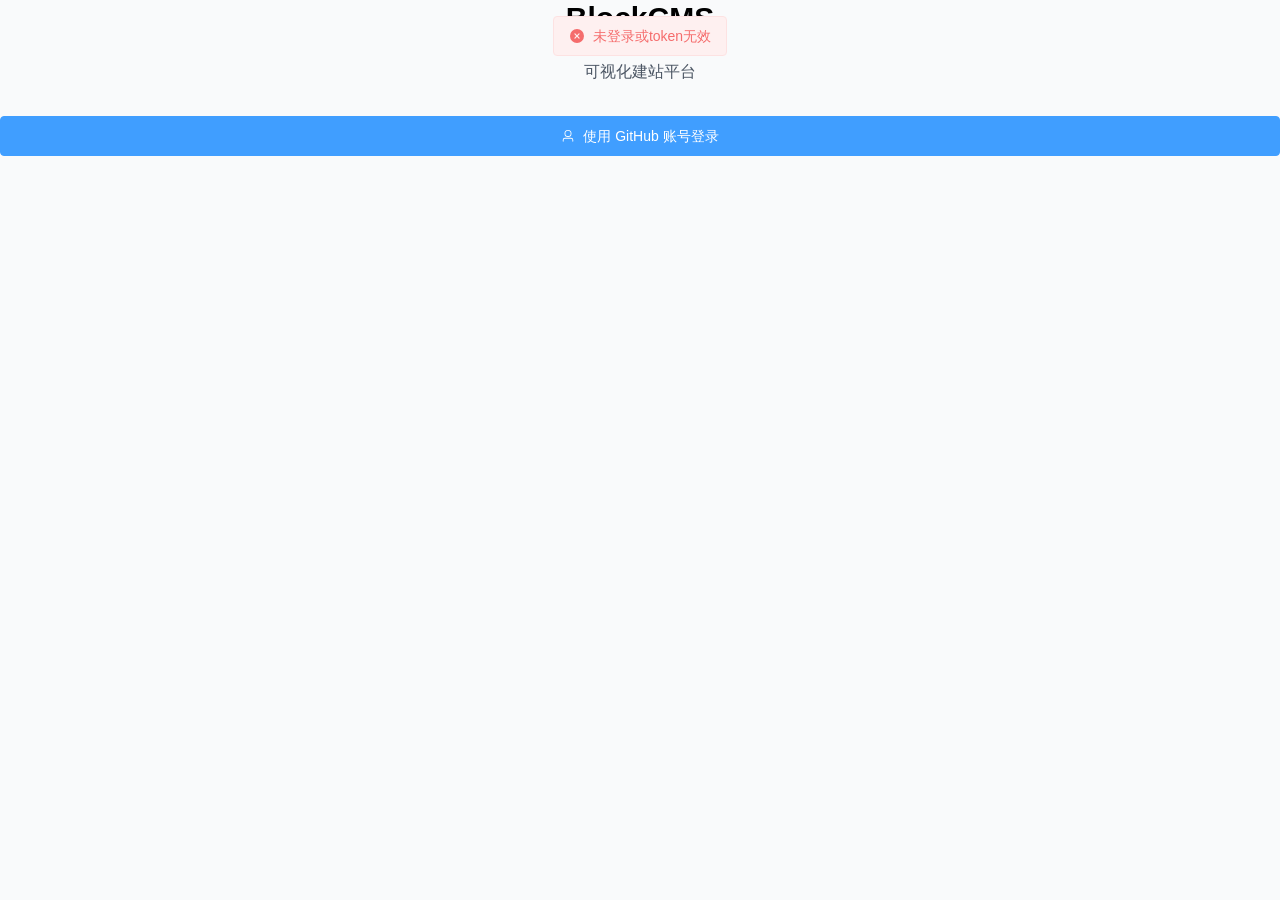
==== commit 4fa0ac22: "Deploy site: SwiftUI训练营 at 2025-11-05T15:17:27.495" ====
--- a/index.html
+++ b/index.html
@@ -1,11 +1,11 @@
 <!DOCTYPE html><html lang="zh-CN"><head>
-    <script type="module" src="/@vite/client"></script>
+    
 
     <meta charset="UTF-8">
     <link rel="icon" type="image/svg+xml" href="/vite.svg">
     <meta name="viewport" content="width=device-width, initial-scale=1.0">
-    <title>BlockCMS - 可视化建站平台</title>
-  <style type="text/css" data-vite-dev-id="/Users/devlink/code/github/wumacms/block_cms_admin/frontend/node_modules/.pnpm/element-plus@2.11.7_vue@3.5.22/node_modules/element-plus/dist/index.css">@charset "UTF-8";:root{--el-color-white:#ffffff;--el-color-black:#000000;--el-color-primary-rgb:64,158,255;--el-color-success-rgb:103,194,58;--el-color-warning-rgb:230,162,60;--el-color-danger-rgb:245,108,108;--el-color-error-rgb:245,108,108;--el-color-info-rgb:144,147,153;--el-font-size-extra-large:20px;--el-font-size-large:18px;--el-font-size-medium:16px;--el-font-size-base:14px;--el-font-size-small:13px;--el-font-size-extra-small:12px;--el-font-family:"Helvetica Neue",Helvetica,"PingFang SC","Hiragino Sans GB","Microsoft YaHei","微软雅黑",Arial,sans-serif;--el-font-weight-primary:500;--el-font-line-height-primary:24px;--el-index-normal:1;--el-index-top:1000;--el-index-popper:2000;--el-border-radius-base:4px;--el-border-radius-small:2px;--el-border-radius-round:20px;--el-border-radius-circle:100%;--el-transition-duration:0.3s;--el-transition-duration-fast:0.2s;--el-transition-function-ease-in-out-bezier:cubic-bezier(0.645,0.045,0.355,1);--el-transition-function-fast-bezier:cubic-bezier(0.23,1,0.32,1);--el-transition-all:all var(--el-transition-duration) var(--el-transition-function-ease-in-out-bezier);--el-transition-fade:opacity var(--el-transition-duration) var(--el-transition-function-fast-bezier);--el-transition-md-fade:transform var(--el-transition-duration) var(--el-transition-function-fast-bezier),opacity var(--el-transition-duration) var(--el-transition-function-fast-bezier);--el-transition-fade-linear:opacity var(--el-transition-duration-fast) linear;--el-transition-border:border-color var(--el-transition-duration-fast) var(--el-transition-function-ease-in-out-bezier);--el-transition-box-shadow:box-shadow var(--el-transition-duration-fast) var(--el-transition-function-ease-in-out-bezier);--el-transition-color:color var(--el-transition-duration-fast) var(--el-transition-function-ease-in-out-bezier);--el-component-size-large:40px;--el-component-size:32px;--el-component-size-small:24px;color-scheme:light;--el-color-primary:#409eff;--el-color-primary-light-3:rgb(121,187,255);--el-color-primary-light-5:rgb(160,207,255);--el-color-primary-light-7:rgb(198,226,255);--el-color-primary-light-8:rgb(217,236,255);--el-color-primary-light-9:rgb(236,245,255);--el-color-primary-dark-2:rgb(51,126,204);--el-color-success:#67c23a;--el-color-success-light-3:rgb(149,212,117);--el-color-success-light-5:rgb(179,225,157);--el-color-success-light-7:rgb(209,237,196);--el-color-success-light-8:rgb(225,243,216);--el-color-success-light-9:rgb(240,249,235);--el-color-success-dark-2:rgb(82,155,46);--el-color-warning:#e6a23c;--el-color-warning-light-3:rgb(238,190,119);--el-color-warning-light-5:rgb(243,209,158);--el-color-warning-light-7:rgb(248,227,197);--el-color-warning-light-8:rgb(250,236,216);--el-color-warning-light-9:rgb(253,246,236);--el-color-warning-dark-2:rgb(184,130,48);--el-color-danger:#f56c6c;--el-color-danger-light-3:rgb(248,152,152);--el-color-danger-light-5:rgb(250,182,182);--el-color-danger-light-7:rgb(252,211,211);--el-color-danger-light-8:rgb(253,226,226);--el-color-danger-light-9:rgb(254,240,240);--el-color-danger-dark-2:rgb(196,86,86);--el-color-error:#f56c6c;--el-color-error-light-3:rgb(248,152,152);--el-color-error-light-5:rgb(250,182,182);--el-color-error-light-7:rgb(252,211,211);--el-color-error-light-8:rgb(253,226,226);--el-color-error-light-9:rgb(254,240,240);--el-color-error-dark-2:rgb(196,86,86);--el-color-info:#909399;--el-color-info-light-3:rgb(177,179,184);--el-color-info-light-5:rgb(200,201,204);--el-color-info-light-7:rgb(222,223,224);--el-color-info-light-8:rgb(233,233,235);--el-color-info-light-9:rgb(244,244,245);--el-color-info-dark-2:rgb(115,118,122);--el-bg-color:#ffffff;--el-bg-color-page:#f2f3f5;--el-bg-color-overlay:#ffffff;--el-text-color-primary:#303133;--el-text-color-regular:#606266;--el-text-color-secondary:#909399;--el-text-color-placeholder:#a8abb2;--el-text-color-disabled:#c0c4cc;--el-border-color:#dcdfe6;--el-border-color-light:#e4e7ed;--el-border-color-lighter:#ebeef5;--el-border-color-extra-light:#f2f6fc;--el-border-color-dark:#d4d7de;--el-border-color-darker:#cdd0d6;--el-fill-color:#f0f2f5;--el-fill-color-light:#f5f7fa;--el-fill-color-lighter:#fafafa;--el-fill-color-extra-light:#fafcff;--el-fill-color-dark:#ebedf0;--el-fill-color-darker:#e6e8eb;--el-fill-color-blank:#ffffff;--el-box-shadow:0px 12px 32px 4px rgba(0,0,0,0.04),0px 8px 20px rgba(0,0,0,0.08);--el-box-shadow-light:0px 0px 12px rgba(0,0,0,0.12);--el-box-shadow-lighter:0px 0px 6px rgba(0,0,0,0.12);--el-box-shadow-dark:0px 16px 48px 16px rgba(0,0,0,0.08),0px 12px 32px rgba(0,0,0,0.12),0px 8px 16px -8px rgba(0,0,0,0.16);--el-disabled-bg-color:var(--el-fill-color-light);--el-disabled-text-color:var(--el-text-color-placeholder);--el-disabled-border-color:var(--el-border-color-light);--el-overlay-color:rgba(0,0,0,0.8);--el-overlay-color-light:rgba(0,0,0,0.7);--el-overlay-color-lighter:rgba(0,0,0,0.5);--el-mask-color:rgba(255,255,255,0.9);--el-mask-color-extra-light:rgba(255,255,255,0.3);--el-border-width:1px;--el-border-style:solid;--el-border-color-hover:var(--el-text-color-disabled);--el-border:var(--el-border-width) var(--el-border-style) var(--el-border-color);--el-svg-monochrome-grey:var(--el-border-color)}.fade-in-linear-enter-active,.fade-in-linear-leave-active{transition:var(--el-transition-fade-linear)}.fade-in-linear-enter-from,.fade-in-linear-leave-to{opacity:0}.el-fade-in-linear-enter-active,.el-fade-in-linear-leave-active{transition:var(--el-transition-fade-linear)}.el-fade-in-linear-enter-from,.el-fade-in-linear-leave-to{opacity:0}.el-fade-in-enter-active,.el-fade-in-leave-active{transition:all var(--el-transition-duration) cubic-bezier(.55,0,.1,1)}.el-fade-in-enter-from,.el-fade-in-leave-active{opacity:0}.el-zoom-in-center-enter-active,.el-zoom-in-center-leave-active{transition:all var(--el-transition-duration) cubic-bezier(.55,0,.1,1)}.el-zoom-in-center-enter-from,.el-zoom-in-center-leave-active{opacity:0;transform:scaleX(0)}.el-zoom-in-top-enter-active,.el-zoom-in-top-leave-active{opacity:1;transform:scaleY(1);transform-origin:center top;transition:var(--el-transition-md-fade)}.el-zoom-in-top-enter-active[data-popper-placement^=top],.el-zoom-in-top-leave-active[data-popper-placement^=top]{transform-origin:center bottom}.el-zoom-in-top-enter-from,.el-zoom-in-top-leave-active{opacity:0;transform:scaleY(0)}.el-zoom-in-bottom-enter-active,.el-zoom-in-bottom-leave-active{opacity:1;transform:scaleY(1);transform-origin:center bottom;transition:var(--el-transition-md-fade)}.el-zoom-in-bottom-enter-from,.el-zoom-in-bottom-leave-active{opacity:0;transform:scaleY(0)}.el-zoom-in-left-enter-active,.el-zoom-in-left-leave-active{opacity:1;transform:scale(1);transform-origin:top left;transition:var(--el-transition-md-fade)}.el-zoom-in-left-enter-from,.el-zoom-in-left-leave-active{opacity:0;transform:scale(.45)}.collapse-transition{transition:var(--el-transition-duration) height ease-in-out,var(--el-transition-duration) padding-top ease-in-out,var(--el-transition-duration) padding-bottom ease-in-out}.el-collapse-transition-enter-active,.el-collapse-transition-leave-active{transition:var(--el-transition-duration) max-height ease-in-out,var(--el-transition-duration) padding-top ease-in-out,var(--el-transition-duration) padding-bottom ease-in-out}.horizontal-collapse-transition{transition:var(--el-transition-duration) width ease-in-out,var(--el-transition-duration) padding-left ease-in-out,var(--el-transition-duration) padding-right ease-in-out}.el-list-enter-active,.el-list-leave-active{transition:all 1s}.el-list-enter-from,.el-list-leave-to{opacity:0;transform:translateY(-30px)}.el-list-leave-active{position:absolute!important}.el-opacity-transition{transition:opacity var(--el-transition-duration) cubic-bezier(.55,0,.1,1)}.el-icon--right{margin-left:5px}.el-icon--left{margin-right:5px}@keyframes rotating{0%{transform:rotate(0deg)}to{transform:rotate(1turn)}}.el-icon{--color:inherit;align-items:center;display:inline-flex;height:1em;justify-content:center;line-height:1em;position:relative;width:1em;fill:currentColor;color:var(--color);font-size:inherit}.el-icon.is-loading{animation:rotating 2s linear infinite}.el-icon svg{height:1em;width:1em}.el-affix--fixed{position:fixed}.el-alert{--el-alert-padding:8px 16px;--el-alert-border-radius-base:var(--el-border-radius-base);--el-alert-title-font-size:14px;--el-alert-title-with-description-font-size:16px;--el-alert-description-font-size:14px;--el-alert-close-font-size:16px;--el-alert-close-customed-font-size:14px;--el-alert-icon-size:16px;--el-alert-icon-large-size:28px;align-items:center;background-color:var(--el-color-white);border-radius:var(--el-alert-border-radius-base);box-sizing:border-box;display:flex;margin:0;opacity:1;overflow:hidden;padding:var(--el-alert-padding);position:relative;transition:opacity var(--el-transition-duration-fast);width:100%}.el-alert.is-light .el-alert__close-btn{color:var(--el-text-color-placeholder)}.el-alert.is-dark .el-alert__close-btn,.el-alert.is-dark .el-alert__description{color:var(--el-color-white)}.el-alert.is-center{justify-content:center}.el-alert--primary{--el-alert-bg-color:var(--el-color-primary-light-9)}.el-alert--primary.is-light{background-color:var(--el-alert-bg-color)}.el-alert--primary.is-light,.el-alert--primary.is-light .el-alert__description{color:var(--el-color-primary)}.el-alert--primary.is-dark{background-color:var(--el-color-primary);color:var(--el-color-white)}.el-alert--success{--el-alert-bg-color:var(--el-color-success-light-9)}.el-alert--success.is-light{background-color:var(--el-alert-bg-color)}.el-alert--success.is-light,.el-alert--success.is-light .el-alert__description{color:var(--el-color-success)}.el-alert--success.is-dark{background-color:var(--el-color-success);color:var(--el-color-white)}.el-alert--info{--el-alert-bg-color:var(--el-color-info-light-9)}.el-alert--info.is-light{background-color:var(--el-alert-bg-color)}.el-alert--info.is-light,.el-alert--info.is-light .el-alert__description{color:var(--el-color-info)}.el-alert--info.is-dark{background-color:var(--el-color-info);color:var(--el-color-white)}.el-alert--warning{--el-alert-bg-color:var(--el-color-warning-light-9)}.el-alert--warning.is-light{background-color:var(--el-alert-bg-color)}.el-alert--warning.is-light,.el-alert--warning.is-light .el-alert__description{color:var(--el-color-warning)}.el-alert--warning.is-dark{background-color:var(--el-color-warning);color:var(--el-color-white)}.el-alert--error{--el-alert-bg-color:var(--el-color-error-light-9)}.el-alert--error.is-light{background-color:var(--el-alert-bg-color)}.el-alert--error.is-light,.el-alert--error.is-light .el-alert__description{color:var(--el-color-error)}.el-alert--error.is-dark{background-color:var(--el-color-error);color:var(--el-color-white)}.el-alert__content{display:flex;flex-direction:column;gap:4px}.el-alert .el-alert__icon{font-size:var(--el-alert-icon-size);margin-right:8px;width:var(--el-alert-icon-size)}.el-alert .el-alert__icon.is-big{font-size:var(--el-alert-icon-large-size);margin-right:12px;width:var(--el-alert-icon-large-size)}.el-alert__title{font-size:var(--el-alert-title-font-size);line-height:24px}.el-alert__title.with-description{font-size:var(--el-alert-title-with-description-font-size)}.el-alert .el-alert__description{font-size:var(--el-alert-description-font-size);margin:0}.el-alert .el-alert__close-btn{cursor:pointer;font-size:var(--el-alert-close-font-size);opacity:1;position:absolute;right:16px;top:12px}.el-alert .el-alert__close-btn.is-customed{font-size:var(--el-alert-close-customed-font-size);font-style:normal;line-height:24px;top:8px}.el-alert-fade-enter-from,.el-alert-fade-leave-active{opacity:0}.el-aside{box-sizing:border-box;flex-shrink:0;overflow:auto;width:var(--el-aside-width,300px)}.el-autocomplete{--el-input-text-color:var(--el-text-color-regular);--el-input-border:var(--el-border);--el-input-hover-border:var(--el-border-color-hover);--el-input-focus-border:var(--el-color-primary);--el-input-transparent-border:0 0 0 1px transparent inset;--el-input-border-color:var(--el-border-color);--el-input-border-radius:var(--el-border-radius-base);--el-input-bg-color:var(--el-fill-color-blank);--el-input-icon-color:var(--el-text-color-placeholder);--el-input-placeholder-color:var(--el-text-color-placeholder);--el-input-hover-border-color:var(--el-border-color-hover);--el-input-clear-hover-color:var(--el-text-color-secondary);--el-input-focus-border-color:var(--el-color-primary);--el-input-width:100%;display:inline-block;position:relative;width:var(--el-input-width)}.el-autocomplete__popper.el-popper{background:var(--el-bg-color-overlay);border:1px solid var(--el-border-color-light);box-shadow:var(--el-box-shadow-light)}.el-autocomplete__popper.el-popper .el-popper__arrow:before{border:1px solid var(--el-border-color-light)}.el-autocomplete__popper.el-popper[data-popper-placement^=top] .el-popper__arrow:before{border-left-color:transparent;border-top-color:transparent}.el-autocomplete__popper.el-popper[data-popper-placement^=bottom] .el-popper__arrow:before{border-bottom-color:transparent;border-right-color:transparent}.el-autocomplete__popper.el-popper[data-popper-placement^=left] .el-popper__arrow:before{border-bottom-color:transparent;border-left-color:transparent}.el-autocomplete__popper.el-popper[data-popper-placement^=right] .el-popper__arrow:before{border-right-color:transparent;border-top-color:transparent}.el-autocomplete-suggestion{border-radius:var(--el-border-radius-base);box-sizing:border-box}.el-autocomplete-suggestion__header{border-bottom:1px solid var(--el-border-color-lighter);padding:10px}.el-autocomplete-suggestion__footer{border-top:1px solid var(--el-border-color-lighter);padding:10px}.el-autocomplete-suggestion__wrap{box-sizing:border-box;max-height:280px;padding:10px 0}.el-autocomplete-suggestion__list{margin:0;padding:0}.el-autocomplete-suggestion li{color:var(--el-text-color-regular);cursor:pointer;font-size:var(--el-font-size-base);line-height:34px;list-style:none;margin:0;overflow:hidden;padding:0 20px;text-align:left;text-overflow:ellipsis;white-space:nowrap}.el-autocomplete-suggestion li:hover{background-color:var(--el-fill-color-light)}.el-autocomplete-suggestion li.highlighted{background-color:var(--el-fill-color-light)}.el-autocomplete-suggestion li.divider{border-top:1px solid var(--el-color-black);margin-top:6px}.el-autocomplete-suggestion li.divider:last-child{margin-bottom:-6px}.el-autocomplete-suggestion.is-loading li{align-items:center;color:var(--el-text-color-secondary);cursor:default;display:flex;font-size:20px;height:100px;justify-content:center}.el-autocomplete-suggestion.is-loading li:hover{background-color:var(--el-bg-color-overlay)}.el-avatar{--el-avatar-text-color:var(--el-color-white);--el-avatar-bg-color:var(--el-text-color-disabled);--el-avatar-text-size:14px;--el-avatar-icon-size:18px;--el-avatar-border-radius:var(--el-border-radius-base);--el-avatar-size-large:56px;--el-avatar-size-small:24px;--el-avatar-size:40px;align-items:center;background:var(--el-avatar-bg-color);box-sizing:border-box;color:var(--el-avatar-text-color);display:inline-flex;font-size:var(--el-avatar-text-size);height:var(--el-avatar-size);justify-content:center;outline:none;overflow:hidden;text-align:center;width:var(--el-avatar-size)}.el-avatar>img{display:block;height:100%;width:100%}.el-avatar--circle{border-radius:50%}.el-avatar--square{border-radius:var(--el-avatar-border-radius)}.el-avatar--icon{font-size:var(--el-avatar-icon-size)}.el-avatar--small{--el-avatar-size:24px}.el-avatar--large{--el-avatar-size:56px}.el-backtop{--el-backtop-bg-color:var(--el-bg-color-overlay);--el-backtop-text-color:var(--el-color-primary);--el-backtop-hover-bg-color:var(--el-border-color-extra-light);align-items:center;background-color:var(--el-backtop-bg-color);border-radius:50%;box-shadow:var(--el-box-shadow-lighter);color:var(--el-backtop-text-color);cursor:pointer;display:flex;font-size:20px;height:40px;justify-content:center;position:fixed;width:40px;z-index:5}.el-backtop:hover{background-color:var(--el-backtop-hover-bg-color)}.el-backtop__icon{font-size:20px}.el-badge{--el-badge-bg-color:var(--el-color-danger);--el-badge-radius:10px;--el-badge-font-size:12px;--el-badge-padding:6px;--el-badge-size:18px;display:inline-block;position:relative;vertical-align:middle;width:fit-content}.el-badge__content{align-items:center;background-color:var(--el-badge-bg-color);border:1px solid var(--el-bg-color);border-radius:var(--el-badge-radius);color:var(--el-color-white);display:inline-flex;font-size:var(--el-badge-font-size);height:var(--el-badge-size);justify-content:center;padding:0 var(--el-badge-padding);white-space:nowrap}.el-badge__content.is-fixed{position:absolute;right:calc(1px + var(--el-badge-size)/2);top:0;transform:translateY(-50%) translateX(100%);z-index:var(--el-index-normal)}.el-badge__content.is-fixed.is-dot{right:5px}.el-badge__content.is-dot{border-radius:50%;height:8px;padding:0;right:0;width:8px}.el-badge__content.is-hide-zero{display:none}.el-badge__content--primary{background-color:var(--el-color-primary)}.el-badge__content--success{background-color:var(--el-color-success)}.el-badge__content--warning{background-color:var(--el-color-warning)}.el-badge__content--info{background-color:var(--el-color-info)}.el-badge__content--danger{background-color:var(--el-color-danger)}.el-breadcrumb{font-size:14px;line-height:1}.el-breadcrumb:after,.el-breadcrumb:before{content:"";display:table}.el-breadcrumb:after{clear:both}.el-breadcrumb__separator{color:var(--el-text-color-placeholder);font-weight:bold;margin:0 9px}.el-breadcrumb__separator.el-icon{font-weight:normal;margin:0 6px}.el-breadcrumb__separator.el-icon svg{vertical-align:middle}.el-breadcrumb__item{align-items:center;display:inline-flex;float:left}.el-breadcrumb__inner{color:var(--el-text-color-regular)}.el-breadcrumb__inner a,.el-breadcrumb__inner.is-link{color:var(--el-text-color-primary);font-weight:bold;text-decoration:none;transition:var(--el-transition-color)}.el-breadcrumb__inner a:hover,.el-breadcrumb__inner.is-link:hover{color:var(--el-color-primary);cursor:pointer}.el-breadcrumb__item:last-child .el-breadcrumb__inner,.el-breadcrumb__item:last-child .el-breadcrumb__inner a,.el-breadcrumb__item:last-child .el-breadcrumb__inner a:hover,.el-breadcrumb__item:last-child .el-breadcrumb__inner:hover{color:var(--el-text-color-regular);cursor:text;font-weight:normal}.el-breadcrumb__item:last-child .el-breadcrumb__separator{display:none}.el-button-group{display:inline-block;vertical-align:middle}.el-button-group:after,.el-button-group:before{content:"";display:table}.el-button-group:after{clear:both}.el-button-group>.el-button{float:left;position:relative}.el-button-group>.el-button+.el-button{margin-left:0}.el-button-group>.el-button:first-child{border-bottom-right-radius:0;border-top-right-radius:0}.el-button-group>.el-button:last-child{border-bottom-left-radius:0;border-top-left-radius:0}.el-button-group>.el-button:first-child:last-child{border-bottom-left-radius:var(--el-border-radius-base);border-bottom-right-radius:var(--el-border-radius-base);border-top-left-radius:var(--el-border-radius-base);border-top-right-radius:var(--el-border-radius-base)}.el-button-group>.el-button:first-child:last-child.is-round{border-radius:var(--el-border-radius-round)}.el-button-group>.el-button:first-child:last-child.is-circle{border-radius:50%}.el-button-group>.el-button:not(:first-child):not(:last-child){border-radius:0}.el-button-group>.el-button:not(:last-child){margin-right:-1px}.el-button-group>.el-button:active,.el-button-group>.el-button:focus,.el-button-group>.el-button:hover{z-index:1}.el-button-group>.el-button.is-active{z-index:1}.el-button-group>.el-dropdown>.el-button{border-bottom-left-radius:0;border-left-color:var(--el-button-divide-border-color);border-top-left-radius:0}.el-button-group .el-button--primary:first-child{border-right-color:var(--el-button-divide-border-color)}.el-button-group .el-button--primary:last-child{border-left-color:var(--el-button-divide-border-color)}.el-button-group .el-button--primary:not(:first-child):not(:last-child){border-left-color:var(--el-button-divide-border-color);border-right-color:var(--el-button-divide-border-color)}.el-button-group .el-button--success:first-child{border-right-color:var(--el-button-divide-border-color)}.el-button-group .el-button--success:last-child{border-left-color:var(--el-button-divide-border-color)}.el-button-group .el-button--success:not(:first-child):not(:last-child){border-left-color:var(--el-button-divide-border-color);border-right-color:var(--el-button-divide-border-color)}.el-button-group .el-button--warning:first-child{border-right-color:var(--el-button-divide-border-color)}.el-button-group .el-button--warning:last-child{border-left-color:var(--el-button-divide-border-color)}.el-button-group .el-button--warning:not(:first-child):not(:last-child){border-left-color:var(--el-button-divide-border-color);border-right-color:var(--el-button-divide-border-color)}.el-button-group .el-button--danger:first-child{border-right-color:var(--el-button-divide-border-color)}.el-button-group .el-button--danger:last-child{border-left-color:var(--el-button-divide-border-color)}.el-button-group .el-button--danger:not(:first-child):not(:last-child){border-left-color:var(--el-button-divide-border-color);border-right-color:var(--el-button-divide-border-color)}.el-button-group .el-button--info:first-child{border-right-color:var(--el-button-divide-border-color)}.el-button-group .el-button--info:last-child{border-left-color:var(--el-button-divide-border-color)}.el-button-group .el-button--info:not(:first-child):not(:last-child){border-left-color:var(--el-button-divide-border-color);border-right-color:var(--el-button-divide-border-color)}.el-button{--el-button-font-weight:var(--el-font-weight-primary);--el-button-border-color:var(--el-border-color);--el-button-bg-color:var(--el-fill-color-blank);--el-button-text-color:var(--el-text-color-regular);--el-button-disabled-text-color:var(--el-disabled-text-color);--el-button-disabled-bg-color:var(--el-fill-color-blank);--el-button-disabled-border-color:var(--el-border-color-light);--el-button-divide-border-color:rgba(255,255,255,0.5);--el-button-hover-text-color:var(--el-color-primary);--el-button-hover-bg-color:var(--el-color-primary-light-9);--el-button-hover-border-color:var(--el-color-primary-light-7);--el-button-active-text-color:var(--el-button-hover-text-color);--el-button-active-border-color:var(--el-color-primary);--el-button-active-bg-color:var(--el-button-hover-bg-color);--el-button-outline-color:var(--el-color-primary-light-5);--el-button-hover-link-text-color:var(--el-text-color-secondary);--el-button-active-color:var(--el-text-color-primary);align-items:center;-webkit-appearance:none;background-color:var(--el-button-bg-color);border:var(--el-border);border-color:var(--el-button-border-color);box-sizing:border-box;color:var(--el-button-text-color);cursor:pointer;display:inline-flex;font-weight:var(--el-button-font-weight);height:32px;justify-content:center;line-height:1;outline:none;text-align:center;transition:.1s;-webkit-user-select:none;user-select:none;vertical-align:middle;white-space:nowrap}.el-button:hover{background-color:var(--el-button-hover-bg-color);border-color:var(--el-button-hover-border-color);color:var(--el-button-hover-text-color);outline:none}.el-button:active{background-color:var(--el-button-active-bg-color);border-color:var(--el-button-active-border-color);color:var(--el-button-active-text-color);outline:none}.el-button:focus-visible{outline:2px solid var(--el-button-outline-color);outline-offset:1px;transition:outline-offset 0s,outline 0s}.el-button>span{align-items:center;display:inline-flex}.el-button+.el-button{margin-left:12px}.el-button{border-radius:var(--el-border-radius-base);font-size:var(--el-font-size-base)}.el-button,.el-button.is-round{padding:8px 15px}.el-button::-moz-focus-inner{border:0}.el-button [class*=el-icon]+span{margin-left:6px}.el-button [class*=el-icon] svg{vertical-align:bottom}.el-button.is-plain{--el-button-hover-text-color:var(--el-color-primary);--el-button-hover-bg-color:var(--el-fill-color-blank);--el-button-hover-border-color:var(--el-color-primary)}.el-button.is-active{background-color:var(--el-button-active-bg-color);border-color:var(--el-button-active-border-color);color:var(--el-button-active-text-color);outline:none}.el-button.is-disabled,.el-button.is-disabled:hover{background-color:var(--el-button-disabled-bg-color);background-image:none;border-color:var(--el-button-disabled-border-color);color:var(--el-button-disabled-text-color);cursor:not-allowed}.el-button.is-loading{pointer-events:none;position:relative}.el-button.is-loading:before{background-color:var(--el-mask-color-extra-light);border-radius:inherit;bottom:-1px;content:"";left:-1px;pointer-events:none;position:absolute;right:-1px;top:-1px;z-index:1}.el-button.is-round{border-radius:var(--el-border-radius-round)}.el-button.is-circle{border-radius:50%;padding:8px;width:32px}.el-button.is-text{background-color:transparent;border:0 solid transparent;color:var(--el-button-text-color)}.el-button.is-text.is-disabled{background-color:transparent!important;color:var(--el-button-disabled-text-color)}.el-button.is-text:not(.is-disabled):hover{background-color:var(--el-fill-color-light)}.el-button.is-text:not(.is-disabled):focus-visible{outline:2px solid var(--el-button-outline-color);outline-offset:1px;transition:outline-offset 0s,outline 0s}.el-button.is-text:not(.is-disabled):active{background-color:var(--el-fill-color)}.el-button.is-text:not(.is-disabled).is-has-bg{background-color:var(--el-fill-color-light)}.el-button.is-text:not(.is-disabled).is-has-bg:hover{background-color:var(--el-fill-color)}.el-button.is-text:not(.is-disabled).is-has-bg:active{background-color:var(--el-fill-color-dark)}.el-button__text--expand{letter-spacing:.3em;margin-right:-.3em}.el-button.is-link{background:transparent;border-color:transparent;color:var(--el-button-text-color);height:auto;padding:2px}.el-button.is-link:hover{color:var(--el-button-hover-link-text-color)}.el-button.is-link.is-disabled{background-color:transparent!important;border-color:transparent!important;color:var(--el-button-disabled-text-color)}.el-button.is-link:not(.is-disabled):hover{background-color:transparent;border-color:transparent}.el-button.is-link:not(.is-disabled):active{background-color:transparent;border-color:transparent;color:var(--el-button-active-color)}.el-button--text{background:transparent;border-color:transparent;color:var(--el-color-primary);padding-left:0;padding-right:0}.el-button--text.is-disabled{background-color:transparent!important;border-color:transparent!important;color:var(--el-button-disabled-text-color)}.el-button--text:not(.is-disabled):hover{background-color:transparent;border-color:transparent;color:var(--el-color-primary-light-3)}.el-button--text:not(.is-disabled):active{background-color:transparent;border-color:transparent;color:var(--el-color-primary-dark-2)}.el-button__link--expand{letter-spacing:.3em;margin-right:-.3em}.el-button--primary{--el-button-text-color:var(--el-color-white);--el-button-bg-color:var(--el-color-primary);--el-button-border-color:var(--el-color-primary);--el-button-outline-color:var(--el-color-primary-light-5);--el-button-active-color:var(--el-color-primary-dark-2);--el-button-hover-text-color:var(--el-color-white);--el-button-hover-link-text-color:var(--el-color-primary-light-5);--el-button-hover-bg-color:var(--el-color-primary-light-3);--el-button-hover-border-color:var(--el-color-primary-light-3);--el-button-active-bg-color:var(--el-color-primary-dark-2);--el-button-active-border-color:var(--el-color-primary-dark-2);--el-button-disabled-text-color:var(--el-color-white);--el-button-disabled-bg-color:var(--el-color-primary-light-5);--el-button-disabled-border-color:var(--el-color-primary-light-5)}.el-button--primary.is-link,.el-button--primary.is-plain,.el-button--primary.is-text{--el-button-text-color:var(--el-color-primary);--el-button-bg-color:var(--el-color-primary-light-9);--el-button-border-color:var(--el-color-primary-light-5);--el-button-hover-text-color:var(--el-color-white);--el-button-hover-bg-color:var(--el-color-primary);--el-button-hover-border-color:var(--el-color-primary);--el-button-active-text-color:var(--el-color-white)}.el-button--primary.is-link.is-disabled,.el-button--primary.is-link.is-disabled:active,.el-button--primary.is-link.is-disabled:focus,.el-button--primary.is-link.is-disabled:hover,.el-button--primary.is-plain.is-disabled,.el-button--primary.is-plain.is-disabled:active,.el-button--primary.is-plain.is-disabled:focus,.el-button--primary.is-plain.is-disabled:hover,.el-button--primary.is-text.is-disabled,.el-button--primary.is-text.is-disabled:active,.el-button--primary.is-text.is-disabled:focus,.el-button--primary.is-text.is-disabled:hover{background-color:var(--el-color-primary-light-9);border-color:var(--el-color-primary-light-8);color:var(--el-color-primary-light-5)}.el-button--success{--el-button-text-color:var(--el-color-white);--el-button-bg-color:var(--el-color-success);--el-button-border-color:var(--el-color-success);--el-button-outline-color:var(--el-color-success-light-5);--el-button-active-color:var(--el-color-success-dark-2);--el-button-hover-text-color:var(--el-color-white);--el-button-hover-link-text-color:var(--el-color-success-light-5);--el-button-hover-bg-color:var(--el-color-success-light-3);--el-button-hover-border-color:var(--el-color-success-light-3);--el-button-active-bg-color:var(--el-color-success-dark-2);--el-button-active-border-color:var(--el-color-success-dark-2);--el-button-disabled-text-color:var(--el-color-white);--el-button-disabled-bg-color:var(--el-color-success-light-5);--el-button-disabled-border-color:var(--el-color-success-light-5)}.el-button--success.is-link,.el-button--success.is-plain,.el-button--success.is-text{--el-button-text-color:var(--el-color-success);--el-button-bg-color:var(--el-color-success-light-9);--el-button-border-color:var(--el-color-success-light-5);--el-button-hover-text-color:var(--el-color-white);--el-button-hover-bg-color:var(--el-color-success);--el-button-hover-border-color:var(--el-color-success);--el-button-active-text-color:var(--el-color-white)}.el-button--success.is-link.is-disabled,.el-button--success.is-link.is-disabled:active,.el-button--success.is-link.is-disabled:focus,.el-button--success.is-link.is-disabled:hover,.el-button--success.is-plain.is-disabled,.el-button--success.is-plain.is-disabled:active,.el-button--success.is-plain.is-disabled:focus,.el-button--success.is-plain.is-disabled:hover,.el-button--success.is-text.is-disabled,.el-button--success.is-text.is-disabled:active,.el-button--success.is-text.is-disabled:focus,.el-button--success.is-text.is-disabled:hover{background-color:var(--el-color-success-light-9);border-color:var(--el-color-success-light-8);color:var(--el-color-success-light-5)}.el-button--warning{--el-button-text-color:var(--el-color-white);--el-button-bg-color:var(--el-color-warning);--el-button-border-color:var(--el-color-warning);--el-button-outline-color:var(--el-color-warning-light-5);--el-button-active-color:var(--el-color-warning-dark-2);--el-button-hover-text-color:var(--el-color-white);--el-button-hover-link-text-color:var(--el-color-warning-light-5);--el-button-hover-bg-color:var(--el-color-warning-light-3);--el-button-hover-border-color:var(--el-color-warning-light-3);--el-button-active-bg-color:var(--el-color-warning-dark-2);--el-button-active-border-color:var(--el-color-warning-dark-2);--el-button-disabled-text-color:var(--el-color-white);--el-button-disabled-bg-color:var(--el-color-warning-light-5);--el-button-disabled-border-color:var(--el-color-warning-light-5)}.el-button--warning.is-link,.el-button--warning.is-plain,.el-button--warning.is-text{--el-button-text-color:var(--el-color-warning);--el-button-bg-color:var(--el-color-warning-light-9);--el-button-border-color:var(--el-color-warning-light-5);--el-button-hover-text-color:var(--el-color-white);--el-button-hover-bg-color:var(--el-color-warning);--el-button-hover-border-color:var(--el-color-warning);--el-button-active-text-color:var(--el-color-white)}.el-button--warning.is-link.is-disabled,.el-button--warning.is-link.is-disabled:active,.el-button--warning.is-link.is-disabled:focus,.el-button--warning.is-link.is-disabled:hover,.el-button--warning.is-plain.is-disabled,.el-button--warning.is-plain.is-disabled:active,.el-button--warning.is-plain.is-disabled:focus,.el-button--warning.is-plain.is-disabled:hover,.el-button--warning.is-text.is-disabled,.el-button--warning.is-text.is-disabled:active,.el-button--warning.is-text.is-disabled:focus,.el-button--warning.is-text.is-disabled:hover{background-color:var(--el-color-warning-light-9);border-color:var(--el-color-warning-light-8);color:var(--el-color-warning-light-5)}.el-button--danger{--el-button-text-color:var(--el-color-white);--el-button-bg-color:var(--el-color-danger);--el-button-border-color:var(--el-color-danger);--el-button-outline-color:var(--el-color-danger-light-5);--el-button-active-color:var(--el-color-danger-dark-2);--el-button-hover-text-color:var(--el-color-white);--el-button-hover-link-text-color:var(--el-color-danger-light-5);--el-button-hover-bg-color:var(--el-color-danger-light-3);--el-button-hover-border-color:var(--el-color-danger-light-3);--el-button-active-bg-color:var(--el-color-danger-dark-2);--el-button-active-border-color:var(--el-color-danger-dark-2);--el-button-disabled-text-color:var(--el-color-white);--el-button-disabled-bg-color:var(--el-color-danger-light-5);--el-button-disabled-border-color:var(--el-color-danger-light-5)}.el-button--danger.is-link,.el-button--danger.is-plain,.el-button--danger.is-text{--el-button-text-color:var(--el-color-danger);--el-button-bg-color:var(--el-color-danger-light-9);--el-button-border-color:var(--el-color-danger-light-5);--el-button-hover-text-color:var(--el-color-white);--el-button-hover-bg-color:var(--el-color-danger);--el-button-hover-border-color:var(--el-color-danger);--el-button-active-text-color:var(--el-color-white)}.el-button--danger.is-link.is-disabled,.el-button--danger.is-link.is-disabled:active,.el-button--danger.is-link.is-disabled:focus,.el-button--danger.is-link.is-disabled:hover,.el-button--danger.is-plain.is-disabled,.el-button--danger.is-plain.is-disabled:active,.el-button--danger.is-plain.is-disabled:focus,.el-button--danger.is-plain.is-disabled:hover,.el-button--danger.is-text.is-disabled,.el-button--danger.is-text.is-disabled:active,.el-button--danger.is-text.is-disabled:focus,.el-button--danger.is-text.is-disabled:hover{background-color:var(--el-color-danger-light-9);border-color:var(--el-color-danger-light-8);color:var(--el-color-danger-light-5)}.el-button--info{--el-button-text-color:var(--el-color-white);--el-button-bg-color:var(--el-color-info);--el-button-border-color:var(--el-color-info);--el-button-outline-color:var(--el-color-info-light-5);--el-button-active-color:var(--el-color-info-dark-2);--el-button-hover-text-color:var(--el-color-white);--el-button-hover-link-text-color:var(--el-color-info-light-5);--el-button-hover-bg-color:var(--el-color-info-light-3);--el-button-hover-border-color:var(--el-color-info-light-3);--el-button-active-bg-color:var(--el-color-info-dark-2);--el-button-active-border-color:var(--el-color-info-dark-2);--el-button-disabled-text-color:var(--el-color-white);--el-button-disabled-bg-color:var(--el-color-info-light-5);--el-button-disabled-border-color:var(--el-color-info-light-5)}.el-button--info.is-link,.el-button--info.is-plain,.el-button--info.is-text{--el-button-text-color:var(--el-color-info);--el-button-bg-color:var(--el-color-info-light-9);--el-button-border-color:var(--el-color-info-light-5);--el-button-hover-text-color:var(--el-color-white);--el-button-hover-bg-color:var(--el-color-info);--el-button-hover-border-color:var(--el-color-info);--el-button-active-text-color:var(--el-color-white)}.el-button--info.is-link.is-disabled,.el-button--info.is-link.is-disabled:active,.el-button--info.is-link.is-disabled:focus,.el-button--info.is-link.is-disabled:hover,.el-button--info.is-plain.is-disabled,.el-button--info.is-plain.is-disabled:active,.el-button--info.is-plain.is-disabled:focus,.el-button--info.is-plain.is-disabled:hover,.el-button--info.is-text.is-disabled,.el-button--info.is-text.is-disabled:active,.el-button--info.is-text.is-disabled:focus,.el-button--info.is-text.is-disabled:hover{background-color:var(--el-color-info-light-9);border-color:var(--el-color-info-light-8);color:var(--el-color-info-light-5)}.el-button--large{--el-button-size:40px;height:var(--el-button-size)}.el-button--large [class*=el-icon]+span{margin-left:8px}.el-button--large{border-radius:var(--el-border-radius-base);font-size:var(--el-font-size-base);padding:12px 19px}.el-button--large.is-round{padding:12px 19px}.el-button--large.is-circle{padding:12px;width:var(--el-button-size)}.el-button--small{--el-button-size:24px;height:var(--el-button-size)}.el-button--small [class*=el-icon]+span{margin-left:4px}.el-button--small{border-radius:calc(var(--el-border-radius-base) - 1px);font-size:12px;padding:5px 11px}.el-button--small.is-round{padding:5px 11px}.el-button--small.is-circle{padding:5px;width:var(--el-button-size)}.el-calendar{--el-calendar-border:var(--el-table-border,1px solid var(--el-border-color-lighter));--el-calendar-header-border-bottom:var(--el-calendar-border);--el-calendar-selected-bg-color:var(--el-color-primary-light-9);--el-calendar-cell-width:85px;background-color:var(--el-fill-color-blank)}.el-calendar__header{border-bottom:var(--el-calendar-header-border-bottom);display:flex;justify-content:space-between;padding:12px 20px}.el-calendar__title{align-self:center;color:var(--el-text-color)}.el-calendar__body{padding:12px 20px 35px}.el-calendar-table{table-layout:fixed;width:100%}.el-calendar-table thead th{color:var(--el-text-color-regular);font-weight:normal;padding:12px 0}.el-calendar-table:not(.is-range) td.next,.el-calendar-table:not(.is-range) td.prev{color:var(--el-text-color-placeholder)}.el-calendar-table td{border-bottom:var(--el-calendar-border);border-right:var(--el-calendar-border);transition:background-color var(--el-transition-duration-fast) ease;vertical-align:top}.el-calendar-table td.is-selected{background-color:var(--el-calendar-selected-bg-color)}.el-calendar-table td.is-today{color:var(--el-color-primary)}.el-calendar-table tr:first-child td{border-top:var(--el-calendar-border)}.el-calendar-table tr td:first-child{border-left:var(--el-calendar-border)}.el-calendar-table tr.el-calendar-table__row--hide-border td{border-top:none}.el-calendar-table .el-calendar-day{box-sizing:border-box;height:var(--el-calendar-cell-width);padding:8px}.el-calendar-table .el-calendar-day:hover{background-color:var(--el-calendar-selected-bg-color);cursor:pointer}.el-card{--el-card-border-color:var(--el-border-color-light);--el-card-border-radius:4px;--el-card-padding:20px;--el-card-bg-color:var(--el-fill-color-blank);background-color:var(--el-card-bg-color);border:1px solid var(--el-card-border-color);border-radius:var(--el-card-border-radius);color:var(--el-text-color-primary);overflow:hidden;transition:var(--el-transition-duration)}.el-card.is-always-shadow{box-shadow:var(--el-box-shadow-light)}.el-card.is-hover-shadow:focus,.el-card.is-hover-shadow:hover{box-shadow:var(--el-box-shadow-light)}.el-card__header{border-bottom:1px solid var(--el-card-border-color);box-sizing:border-box;padding:calc(var(--el-card-padding) - 2px) var(--el-card-padding)}.el-card__body{padding:var(--el-card-padding)}.el-card__footer{border-top:1px solid var(--el-card-border-color);box-sizing:border-box;padding:calc(var(--el-card-padding) - 2px) var(--el-card-padding)}.el-carousel__item{display:inline-block;height:100%;left:0;overflow:hidden;position:absolute;top:0;width:100%}.el-carousel__item,.el-carousel__item.is-active{z-index:calc(var(--el-index-normal) - 1)}.el-carousel__item--card,.el-carousel__item.is-animating{transition:transform .4s ease-in-out}.el-carousel__item--card{width:50%}.el-carousel__item--card.is-in-stage{cursor:pointer;z-index:var(--el-index-normal)}.el-carousel__item--card.is-in-stage.is-hover .el-carousel__mask,.el-carousel__item--card.is-in-stage:hover .el-carousel__mask{opacity:.12}.el-carousel__item--card.is-active{z-index:calc(var(--el-index-normal) + 1)}.el-carousel__item--card-vertical{height:50%;width:100%}.el-carousel__mask{background-color:var(--el-color-white);height:100%;left:0;opacity:.24;position:absolute;top:0;transition:var(--el-transition-duration-fast);width:100%}.el-carousel{--el-carousel-arrow-font-size:12px;--el-carousel-arrow-size:36px;--el-carousel-arrow-background:rgba(31,45,61,0.11);--el-carousel-arrow-hover-background:rgba(31,45,61,0.23);--el-carousel-indicator-width:30px;--el-carousel-indicator-height:2px;--el-carousel-indicator-padding-horizontal:4px;--el-carousel-indicator-padding-vertical:12px;--el-carousel-indicator-out-color:var(--el-border-color-hover);position:relative}.el-carousel--horizontal,.el-carousel--vertical{overflow:hidden}.el-carousel__container{height:300px;position:relative}.el-carousel__arrow{align-items:center;background-color:var(--el-carousel-arrow-background);border:none;border-radius:50%;color:#ffffff;cursor:pointer;display:inline-flex;font-size:var(--el-carousel-arrow-font-size);height:var(--el-carousel-arrow-size);justify-content:center;margin:0;outline:none;padding:0;position:absolute;text-align:center;top:50%;transform:translateY(-50%);transition:var(--el-transition-duration);width:var(--el-carousel-arrow-size);z-index:10}.el-carousel__arrow--left{left:16px}.el-carousel__arrow--right{right:16px}.el-carousel__arrow:hover{background-color:var(--el-carousel-arrow-hover-background)}.el-carousel__arrow i{cursor:pointer}.el-carousel__indicators{list-style:none;margin:0;padding:0;position:absolute;z-index:calc(var(--el-index-normal) + 1)}.el-carousel__indicators--horizontal{bottom:0;left:50%;transform:translateX(-50%)}.el-carousel__indicators--vertical{right:0;top:50%;transform:translateY(-50%)}.el-carousel__indicators--outside{bottom:calc(var(--el-carousel-indicator-height) + var(--el-carousel-indicator-padding-vertical)*2);position:static;text-align:center;transform:none}.el-carousel__indicators--outside .el-carousel__indicator:hover button{opacity:.64}.el-carousel__indicators--outside button{background-color:var(--el-carousel-indicator-out-color);opacity:.24}.el-carousel__indicators--right{right:0}.el-carousel__indicators--labels{left:0;right:0;text-align:center;transform:none}.el-carousel__indicators--labels .el-carousel__button{color:#000000;font-size:12px;height:auto;padding:2px 18px;width:auto}.el-carousel__indicators--labels .el-carousel__indicator{padding:6px 4px}.el-carousel__indicator{background-color:transparent;cursor:pointer}.el-carousel__indicator:hover button{opacity:.72}.el-carousel__indicator--horizontal{display:inline-block;padding:var(--el-carousel-indicator-padding-vertical) var(--el-carousel-indicator-padding-horizontal)}.el-carousel__indicator--vertical{padding:var(--el-carousel-indicator-padding-horizontal) var(--el-carousel-indicator-padding-vertical)}.el-carousel__indicator--vertical .el-carousel__button{height:calc(var(--el-carousel-indicator-width)/2);width:var(--el-carousel-indicator-height)}.el-carousel__indicator.is-active button{opacity:1}.el-carousel__button{background-color:#ffffff;border:none;cursor:pointer;display:block;height:var(--el-carousel-indicator-height);margin:0;opacity:.48;outline:none;padding:0;transition:var(--el-transition-duration);width:var(--el-carousel-indicator-width)}.carousel-arrow-left-enter-from,.carousel-arrow-left-leave-active{opacity:0;transform:translateY(-50%) translateX(-10px)}.carousel-arrow-right-enter-from,.carousel-arrow-right-leave-active{opacity:0;transform:translateY(-50%) translateX(10px)}.el-transitioning{filter:url(#elCarouselHorizontal)}.el-transitioning-vertical{filter:url(#elCarouselVertical)}.el-cascader-panel{--el-cascader-menu-text-color:var(--el-text-color-regular);--el-cascader-menu-selected-text-color:var(--el-color-primary);--el-cascader-menu-fill:var(--el-bg-color-overlay);--el-cascader-menu-font-size:var(--el-font-size-base);--el-cascader-menu-radius:var(--el-border-radius-base);--el-cascader-menu-border:solid 1px var(--el-border-color-light);--el-cascader-menu-shadow:var(--el-box-shadow-light);--el-cascader-node-background-hover:var(--el-fill-color-light);--el-cascader-node-color-disabled:var(--el-text-color-placeholder);--el-cascader-color-empty:var(--el-text-color-placeholder);--el-cascader-tag-background:var(--el-fill-color);border-radius:var(--el-cascader-menu-radius);display:flex;font-size:var(--el-cascader-menu-font-size)}.el-cascader-panel.is-bordered{border:var(--el-cascader-menu-border);border-radius:var(--el-cascader-menu-radius)}.el-cascader-menu{border-right:var(--el-cascader-menu-border);box-sizing:border-box;color:var(--el-cascader-menu-text-color);min-width:180px}.el-cascader-menu:last-child{border-right:none}.el-cascader-menu:last-child .el-cascader-node{padding-right:20px}.el-cascader-menu__wrap.el-scrollbar__wrap{height:204px}.el-cascader-menu__list{box-sizing:border-box;list-style:none;margin:0;min-height:100%;padding:6px 0;position:relative}.el-cascader-menu__hover-zone{height:100%;left:0;pointer-events:none;position:absolute;top:0;width:100%}.el-cascader-menu__empty-text{align-items:center;color:var(--el-cascader-color-empty);display:flex;left:50%;position:absolute;top:50%;transform:translate(-50%,-50%)}.el-cascader-menu__empty-text .is-loading{margin-right:2px}.el-cascader-node{align-items:center;display:flex;height:34px;line-height:34px;outline:none;padding:0 30px 0 20px;position:relative}.el-cascader-node.is-selectable.in-active-path{color:var(--el-cascader-menu-text-color)}.el-cascader-node.in-active-path,.el-cascader-node.is-active,.el-cascader-node.is-selectable.in-checked-path{color:var(--el-cascader-menu-selected-text-color);font-weight:bold}.el-cascader-node:not(.is-disabled){cursor:pointer}.el-cascader-node:not(.is-disabled):focus,.el-cascader-node:not(.is-disabled):hover{background:var(--el-cascader-node-background-hover)}.el-cascader-node.is-disabled{color:var(--el-cascader-node-color-disabled);cursor:not-allowed}.el-cascader-node__prefix{left:10px;position:absolute}.el-cascader-node__postfix{position:absolute;right:10px}.el-cascader-node__label{flex:1;overflow:hidden;padding:0 8px;text-align:left;text-overflow:ellipsis;white-space:nowrap}.el-cascader-node>.el-checkbox{margin-right:0}.el-cascader-node>.el-radio{margin-right:0}.el-cascader-node>.el-radio .el-radio__label{padding-left:0}.el-cascader{--el-cascader-menu-text-color:var(--el-text-color-regular);--el-cascader-menu-selected-text-color:var(--el-color-primary);--el-cascader-menu-fill:var(--el-bg-color-overlay);--el-cascader-menu-font-size:var(--el-font-size-base);--el-cascader-menu-radius:var(--el-border-radius-base);--el-cascader-menu-border:solid 1px var(--el-border-color-light);--el-cascader-menu-shadow:var(--el-box-shadow-light);--el-cascader-node-background-hover:var(--el-fill-color-light);--el-cascader-node-color-disabled:var(--el-text-color-placeholder);--el-cascader-color-empty:var(--el-text-color-placeholder);--el-cascader-tag-background:var(--el-fill-color);display:inline-block;font-size:var(--el-font-size-base);line-height:32px;outline:none;position:relative;vertical-align:middle}.el-cascader:not(.is-disabled):hover .el-input__wrapper{box-shadow:0 0 0 1px var(--el-input-hover-border-color) inset;cursor:pointer}.el-cascader .el-input{cursor:pointer;display:flex}.el-cascader .el-input .el-input__inner{text-overflow:ellipsis}.el-cascader .el-input .el-input__inner:read-only{cursor:pointer}.el-cascader .el-input .el-input__suffix-inner .el-icon svg{vertical-align:middle}.el-cascader .el-input .icon-arrow-down{font-size:14px;transition:transform var(--el-transition-duration)}.el-cascader .el-input .icon-arrow-down.is-reverse{transform:rotate(180deg)}.el-cascader .el-input .icon-circle-close:hover{color:var(--el-input-clear-hover-color,var(--el-text-color-secondary))}.el-cascader .el-input.is-focus .el-input__wrapper{box-shadow:0 0 0 1px var(--el-input-focus-border-color,var(--el-color-primary)) inset}.el-cascader--large{font-size:14px;line-height:40px}.el-cascader--large .el-cascader__tags{gap:6px;padding:8px}.el-cascader--large .el-cascader__search-input{height:24px;margin-left:7px}.el-cascader--small{font-size:12px;line-height:24px}.el-cascader--small .el-cascader__tags{gap:4px;padding:2px}.el-cascader--small .el-cascader__search-input{height:20px;margin-left:5px}.el-cascader.is-disabled .el-cascader__label{color:var(--el-disabled-text-color);z-index:calc(var(--el-index-normal) + 1)}.el-cascader__dropdown{--el-cascader-menu-text-color:var(--el-text-color-regular);--el-cascader-menu-selected-text-color:var(--el-color-primary);--el-cascader-menu-fill:var(--el-bg-color-overlay);--el-cascader-menu-font-size:var(--el-font-size-base);--el-cascader-menu-radius:var(--el-border-radius-base);--el-cascader-menu-border:solid 1px var(--el-border-color-light);--el-cascader-menu-shadow:var(--el-box-shadow-light);--el-cascader-node-background-hover:var(--el-fill-color-light);--el-cascader-node-color-disabled:var(--el-text-color-placeholder);--el-cascader-color-empty:var(--el-text-color-placeholder);--el-cascader-tag-background:var(--el-fill-color);border-radius:var(--el-cascader-menu-radius);font-size:var(--el-cascader-menu-font-size)}.el-cascader__dropdown.el-popper{background:var(--el-cascader-menu-fill);border:var(--el-cascader-menu-border)}.el-cascader__dropdown.el-popper .el-popper__arrow:before{border:var(--el-cascader-menu-border)}.el-cascader__dropdown.el-popper[data-popper-placement^=top] .el-popper__arrow:before{border-left-color:transparent;border-top-color:transparent}.el-cascader__dropdown.el-popper[data-popper-placement^=bottom] .el-popper__arrow:before{border-bottom-color:transparent;border-right-color:transparent}.el-cascader__dropdown.el-popper[data-popper-placement^=left] .el-popper__arrow:before{border-bottom-color:transparent;border-left-color:transparent}.el-cascader__dropdown.el-popper[data-popper-placement^=right] .el-popper__arrow:before{border-right-color:transparent;border-top-color:transparent}.el-cascader__dropdown.el-popper{box-shadow:var(--el-cascader-menu-shadow)}.el-cascader__header{border-bottom:1px solid var(--el-border-color-light);padding:10px}.el-cascader__footer{border-top:1px solid var(--el-border-color-light);padding:10px}.el-cascader__tags{box-sizing:border-box;display:flex;flex-wrap:wrap;gap:6px;left:0;line-height:normal;padding:4px;position:absolute;right:30px;text-align:left;top:50%;transform:translateY(-50%)}.el-cascader__tags .el-tag{align-items:center;background:var(--el-cascader-tag-background);display:inline-flex;max-width:100%;text-overflow:ellipsis}.el-cascader__tags .el-tag.el-tag--dark,.el-cascader__tags .el-tag.el-tag--plain{background-color:var(--el-tag-bg-color)}.el-cascader__tags .el-tag:not(.is-hit){border-color:transparent}.el-cascader__tags .el-tag:not(.is-hit).el-tag--dark,.el-cascader__tags .el-tag:not(.is-hit).el-tag--plain{border-color:var(--el-tag-border-color)}.el-cascader__tags .el-tag>span{flex:1;line-height:normal;overflow:hidden;text-overflow:ellipsis}.el-cascader__tags .el-tag .el-icon-close{background-color:var(--el-text-color-placeholder);color:var(--el-color-white);flex:none}.el-cascader__tags .el-tag .el-icon-close:hover{background-color:var(--el-text-color-secondary)}.el-cascader__tags .el-tag+input{margin-left:0}.el-cascader__tags.is-validate{right:55px}.el-cascader__collapse-tags{white-space:normal;z-index:var(--el-index-normal)}.el-cascader__collapse-tags .el-tag{align-items:center;background:var(--el-fill-color);display:inline-flex;max-width:100%;text-overflow:ellipsis}.el-cascader__collapse-tags .el-tag.el-tag--dark,.el-cascader__collapse-tags .el-tag.el-tag--plain{background-color:var(--el-tag-bg-color)}.el-cascader__collapse-tags .el-tag:not(.is-hit){border-color:transparent}.el-cascader__collapse-tags .el-tag:not(.is-hit).el-tag--dark,.el-cascader__collapse-tags .el-tag:not(.is-hit).el-tag--plain{border-color:var(--el-tag-border-color)}.el-cascader__collapse-tags .el-tag>span{flex:1;line-height:normal;overflow:hidden;text-overflow:ellipsis}.el-cascader__collapse-tags .el-tag .el-icon-close{background-color:var(--el-text-color-placeholder);color:var(--el-color-white);flex:none}.el-cascader__collapse-tags .el-tag .el-icon-close:hover{background-color:var(--el-text-color-secondary)}.el-cascader__collapse-tags .el-tag+input{margin-left:0}.el-cascader__collapse-tags .el-tag{margin:2px 0}.el-cascader__suggestion-panel{border-radius:var(--el-cascader-menu-radius)}.el-cascader__suggestion-list{color:var(--el-cascader-menu-text-color);font-size:var(--el-font-size-base);margin:0;max-height:204px;padding:6px 0;text-align:center}.el-cascader__suggestion-item{align-items:center;cursor:pointer;display:flex;height:34px;justify-content:space-between;outline:none;padding:0 15px;text-align:left}.el-cascader__suggestion-item:focus,.el-cascader__suggestion-item:hover{background:var(--el-cascader-node-background-hover)}.el-cascader__suggestion-item.is-checked{color:var(--el-cascader-menu-selected-text-color);font-weight:bold}.el-cascader__suggestion-item>span{margin-right:10px}.el-cascader__empty-text{color:var(--el-cascader-color-empty);margin:10px 0}.el-cascader__search-input{background:transparent;border:none;box-sizing:border-box;color:var(--el-cascader-menu-text-color);flex:1;height:24px;margin-left:7px;min-width:60px;outline:none;padding:0}.el-cascader__search-input::placeholder{color:transparent}.el-check-tag{background-color:var(--el-color-info-light-9);border-radius:var(--el-border-radius-base);color:var(--el-color-info);cursor:pointer;display:inline-block;font-size:var(--el-font-size-base);font-weight:bold;line-height:var(--el-font-size-base);padding:7px 15px;transition:var(--el-transition-all)}.el-check-tag:hover{background-color:var(--el-color-info-light-7)}.el-check-tag.el-check-tag--primary.is-checked{background-color:var(--el-color-primary-light-8);color:var(--el-color-primary)}.el-check-tag.el-check-tag--primary.is-checked:hover{background-color:var(--el-color-primary-light-7)}.el-check-tag.el-check-tag--primary.is-checked.is-disabled{background-color:var(--el-color-primary-light-8);color:var(--el-disabled-text-color);cursor:not-allowed}.el-check-tag.el-check-tag--primary.is-checked.is-disabled:hover{background-color:var(--el-color-primary-light-8)}.el-check-tag.el-check-tag--primary.is-disabled{background-color:var(--el-color-info-light-9);color:var(--el-disabled-text-color);cursor:not-allowed}.el-check-tag.el-check-tag--primary.is-disabled:hover{background-color:var(--el-color-info-light-9)}.el-check-tag.el-check-tag--success.is-checked{background-color:var(--el-color-success-light-8);color:var(--el-color-success)}.el-check-tag.el-check-tag--success.is-checked:hover{background-color:var(--el-color-success-light-7)}.el-check-tag.el-check-tag--success.is-checked.is-disabled{background-color:var(--el-color-success-light-8);color:var(--el-disabled-text-color);cursor:not-allowed}.el-check-tag.el-check-tag--success.is-checked.is-disabled:hover{background-color:var(--el-color-success-light-8)}.el-check-tag.el-check-tag--success.is-disabled{background-color:var(--el-color-success-light-9);color:var(--el-disabled-text-color);cursor:not-allowed}.el-check-tag.el-check-tag--success.is-disabled:hover{background-color:var(--el-color-success-light-9)}.el-check-tag.el-check-tag--warning.is-checked{background-color:var(--el-color-warning-light-8);color:var(--el-color-warning)}.el-check-tag.el-check-tag--warning.is-checked:hover{background-color:var(--el-color-warning-light-7)}.el-check-tag.el-check-tag--warning.is-checked.is-disabled{background-color:var(--el-color-warning-light-8);color:var(--el-disabled-text-color);cursor:not-allowed}.el-check-tag.el-check-tag--warning.is-checked.is-disabled:hover{background-color:var(--el-color-warning-light-8)}.el-check-tag.el-check-tag--warning.is-disabled{background-color:var(--el-color-warning-light-9);color:var(--el-disabled-text-color);cursor:not-allowed}.el-check-tag.el-check-tag--warning.is-disabled:hover{background-color:var(--el-color-warning-light-9)}.el-check-tag.el-check-tag--danger.is-checked{background-color:var(--el-color-danger-light-8);color:var(--el-color-danger)}.el-check-tag.el-check-tag--danger.is-checked:hover{background-color:var(--el-color-danger-light-7)}.el-check-tag.el-check-tag--danger.is-checked.is-disabled{background-color:var(--el-color-danger-light-8);color:var(--el-disabled-text-color);cursor:not-allowed}.el-check-tag.el-check-tag--danger.is-checked.is-disabled:hover{background-color:var(--el-color-danger-light-8)}.el-check-tag.el-check-tag--danger.is-disabled{background-color:var(--el-color-danger-light-9);color:var(--el-disabled-text-color);cursor:not-allowed}.el-check-tag.el-check-tag--danger.is-disabled:hover{background-color:var(--el-color-danger-light-9)}.el-check-tag.el-check-tag--error.is-checked{background-color:var(--el-color-error-light-8);color:var(--el-color-error)}.el-check-tag.el-check-tag--error.is-checked:hover{background-color:var(--el-color-error-light-7)}.el-check-tag.el-check-tag--error.is-checked.is-disabled{background-color:var(--el-color-error-light-8);color:var(--el-disabled-text-color);cursor:not-allowed}.el-check-tag.el-check-tag--error.is-checked.is-disabled:hover{background-color:var(--el-color-error-light-8)}.el-check-tag.el-check-tag--error.is-disabled{background-color:var(--el-color-error-light-9);color:var(--el-disabled-text-color);cursor:not-allowed}.el-check-tag.el-check-tag--error.is-disabled:hover{background-color:var(--el-color-error-light-9)}.el-check-tag.el-check-tag--info.is-checked{background-color:var(--el-color-info-light-8);color:var(--el-color-info)}.el-check-tag.el-check-tag--info.is-checked:hover{background-color:var(--el-color-info-light-7)}.el-check-tag.el-check-tag--info.is-checked.is-disabled{background-color:var(--el-color-info-light-8);color:var(--el-disabled-text-color);cursor:not-allowed}.el-check-tag.el-check-tag--info.is-checked.is-disabled:hover{background-color:var(--el-color-info-light-8)}.el-check-tag.el-check-tag--info.is-disabled{background-color:var(--el-color-info-light-9);color:var(--el-disabled-text-color);cursor:not-allowed}.el-check-tag.el-check-tag--info.is-disabled:hover{background-color:var(--el-color-info-light-9)}.el-checkbox-button{--el-checkbox-button-checked-bg-color:var(--el-color-primary);--el-checkbox-button-checked-text-color:var(--el-color-white);--el-checkbox-button-checked-border-color:var(--el-color-primary);display:inline-block;position:relative}.el-checkbox-button__inner{-webkit-appearance:none;background:var(--el-button-bg-color,var(--el-fill-color-blank));border:var(--el-border);border-left-color:transparent;border-radius:0;box-sizing:border-box;color:var(--el-button-text-color,var(--el-text-color-regular));cursor:pointer;display:inline-block;font-size:var(--el-font-size-base);font-weight:var(--el-checkbox-font-weight);line-height:1;margin:0;outline:none;padding:8px 15px;position:relative;text-align:center;transition:var(--el-transition-all);-webkit-user-select:none;user-select:none;vertical-align:middle;white-space:nowrap}.el-checkbox-button__inner.is-round{padding:8px 15px}.el-checkbox-button__inner:hover{color:var(--el-color-primary)}.el-checkbox-button__inner [class*=el-icon-]{line-height:.9}.el-checkbox-button__inner [class*=el-icon-]+span{margin-left:5px}.el-checkbox-button__original{margin:0;opacity:0;outline:none;position:absolute;z-index:-1}.el-checkbox-button.is-checked .el-checkbox-button__inner{background-color:var(--el-checkbox-button-checked-bg-color);border-color:var(--el-checkbox-button-checked-border-color);box-shadow:-1px 0 0 0 var(--el-color-primary-light-7);color:var(--el-checkbox-button-checked-text-color)}.el-checkbox-button.is-checked:first-child .el-checkbox-button__inner{border-left-color:var(--el-checkbox-button-checked-border-color)}.el-checkbox-button.is-disabled .el-checkbox-button__inner{background-color:var(--el-button-disabled-bg-color,var(--el-fill-color-blank));background-image:none;border-color:var(--el-button-disabled-border-color,var(--el-border-color-light));box-shadow:none;color:var(--el-disabled-text-color);cursor:not-allowed}.el-checkbox-button.is-disabled:first-child .el-checkbox-button__inner{border-left-color:var(--el-button-disabled-border-color,var(--el-border-color-light))}.el-checkbox-button:first-child .el-checkbox-button__inner{border-bottom-left-radius:var(--el-border-radius-base);border-left:var(--el-border);border-top-left-radius:var(--el-border-radius-base);box-shadow:none!important}.el-checkbox-button.is-focus .el-checkbox-button__inner{border-color:var(--el-checkbox-button-checked-border-color)}.el-checkbox-button:last-child .el-checkbox-button__inner{border-bottom-right-radius:var(--el-border-radius-base);border-top-right-radius:var(--el-border-radius-base)}.el-checkbox-button--large .el-checkbox-button__inner{border-radius:0;font-size:var(--el-font-size-base);padding:12px 19px}.el-checkbox-button--large .el-checkbox-button__inner.is-round{padding:12px 19px}.el-checkbox-button--small .el-checkbox-button__inner{border-radius:0;font-size:12px;padding:5px 11px}.el-checkbox-button--small .el-checkbox-button__inner.is-round{padding:5px 11px}.el-checkbox-group{font-size:0;line-height:0}.el-checkbox{--el-checkbox-font-size:14px;--el-checkbox-font-weight:var(--el-font-weight-primary);--el-checkbox-text-color:var(--el-text-color-regular);--el-checkbox-input-height:14px;--el-checkbox-input-width:14px;--el-checkbox-border-radius:var(--el-border-radius-small);--el-checkbox-bg-color:var(--el-fill-color-blank);--el-checkbox-input-border:var(--el-border);--el-checkbox-disabled-border-color:var(--el-border-color);--el-checkbox-disabled-input-fill:var(--el-fill-color-light);--el-checkbox-disabled-icon-color:var(--el-text-color-placeholder);--el-checkbox-disabled-checked-input-fill:var(--el-border-color-extra-light);--el-checkbox-disabled-checked-input-border-color:var(--el-border-color);--el-checkbox-disabled-checked-icon-color:var(--el-text-color-placeholder);--el-checkbox-checked-text-color:var(--el-color-primary);--el-checkbox-checked-input-border-color:var(--el-color-primary);--el-checkbox-checked-bg-color:var(--el-color-primary);--el-checkbox-checked-icon-color:var(--el-color-white);--el-checkbox-input-border-color-hover:var(--el-color-primary);align-items:center;color:var(--el-checkbox-text-color);cursor:pointer;display:inline-flex;font-size:var(--el-font-size-base);font-weight:var(--el-checkbox-font-weight);height:var(--el-checkbox-height,32px);margin-right:30px;position:relative;-webkit-user-select:none;user-select:none;white-space:nowrap}.el-checkbox.is-disabled{cursor:not-allowed}.el-checkbox.is-bordered{border:var(--el-border);border-radius:var(--el-border-radius-base);box-sizing:border-box;padding:0 15px 0 9px}.el-checkbox.is-bordered.is-checked{border-color:var(--el-color-primary)}.el-checkbox.is-bordered.is-disabled{border-color:var(--el-border-color-lighter)}.el-checkbox.is-bordered.el-checkbox--large{border-radius:var(--el-border-radius-base);padding:0 19px 0 11px}.el-checkbox.is-bordered.el-checkbox--large .el-checkbox__label{font-size:var(--el-font-size-base)}.el-checkbox.is-bordered.el-checkbox--large .el-checkbox__inner{height:14px;width:14px}.el-checkbox.is-bordered.el-checkbox--small{border-radius:calc(var(--el-border-radius-base) - 1px);padding:0 11px 0 7px}.el-checkbox.is-bordered.el-checkbox--small .el-checkbox__label{font-size:12px}.el-checkbox.is-bordered.el-checkbox--small .el-checkbox__inner{height:12px;width:12px}.el-checkbox.is-bordered.el-checkbox--small .el-checkbox__inner:after{height:6px;width:2px}.el-checkbox input:focus-visible+.el-checkbox__inner{border-radius:var(--el-checkbox-border-radius);outline:2px solid var(--el-checkbox-input-border-color-hover);outline-offset:1px}.el-checkbox__input{cursor:pointer;display:inline-flex;outline:none;position:relative;white-space:nowrap}.el-checkbox__input.is-disabled .el-checkbox__inner{background-color:var(--el-checkbox-disabled-input-fill);border-color:var(--el-checkbox-disabled-border-color);cursor:not-allowed}.el-checkbox__input.is-disabled .el-checkbox__inner:after{border-color:var(--el-checkbox-disabled-icon-color);cursor:not-allowed}.el-checkbox__input.is-disabled.is-checked .el-checkbox__inner{background-color:var(--el-checkbox-disabled-checked-input-fill);border-color:var(--el-checkbox-disabled-checked-input-border-color)}.el-checkbox__input.is-disabled.is-checked .el-checkbox__inner:after{border-color:var(--el-checkbox-disabled-checked-icon-color)}.el-checkbox__input.is-disabled.is-indeterminate .el-checkbox__inner{background-color:var(--el-checkbox-disabled-checked-input-fill);border-color:var(--el-checkbox-disabled-checked-input-border-color)}.el-checkbox__input.is-disabled.is-indeterminate .el-checkbox__inner:before{background-color:var(--el-checkbox-disabled-checked-icon-color);border-color:var(--el-checkbox-disabled-checked-icon-color)}.el-checkbox__input.is-disabled+span.el-checkbox__label{color:var(--el-disabled-text-color);cursor:not-allowed}.el-checkbox__input.is-checked .el-checkbox__inner{background-color:var(--el-checkbox-checked-bg-color);border-color:var(--el-checkbox-checked-input-border-color)}.el-checkbox__input.is-checked .el-checkbox__inner:after{border-color:var(--el-checkbox-checked-icon-color);transform:translate(-45%,-60%) rotate(45deg) scaleY(1)}.el-checkbox__input.is-checked+.el-checkbox__label{color:var(--el-checkbox-checked-text-color)}.el-checkbox__input.is-focus:not(.is-checked) .el-checkbox__original:not(:focus-visible){border-color:var(--el-checkbox-input-border-color-hover)}.el-checkbox__input.is-indeterminate .el-checkbox__inner{background-color:var(--el-checkbox-checked-bg-color);border-color:var(--el-checkbox-checked-input-border-color)}.el-checkbox__input.is-indeterminate .el-checkbox__inner:before{background-color:var(--el-checkbox-checked-icon-color);content:"";display:block;height:2px;left:0;position:absolute;right:0;top:5px;transform:scale(.5)}.el-checkbox__input.is-indeterminate .el-checkbox__inner:after{display:none}.el-checkbox__inner{background-color:var(--el-checkbox-bg-color);border:var(--el-checkbox-input-border);border-radius:var(--el-checkbox-border-radius);box-sizing:border-box;display:inline-block;height:var(--el-checkbox-input-height);position:relative;transition:border-color .25s cubic-bezier(.71,-.46,.29,1.46),background-color .25s cubic-bezier(.71,-.46,.29,1.46),outline .25s cubic-bezier(.71,-.46,.29,1.46);width:var(--el-checkbox-input-width);z-index:var(--el-index-normal)}.el-checkbox__inner:hover{border-color:var(--el-checkbox-input-border-color-hover)}.el-checkbox__inner:after{border:1px solid transparent;border-left:0;border-top:0;box-sizing:content-box;content:"";height:7px;left:50%;position:absolute;top:50%;transform:translate(-45%,-60%) rotate(45deg) scaleY(0);transform-origin:center;transition:transform .15s ease-in .05s;width:3px}.el-checkbox__original{height:0;margin:0;opacity:0;outline:none;position:absolute;width:0;z-index:-1}.el-checkbox__label{display:inline-block;font-size:var(--el-checkbox-font-size);line-height:1;padding-left:8px}.el-checkbox.el-checkbox--large{height:40px}.el-checkbox.el-checkbox--large .el-checkbox__label{font-size:14px}.el-checkbox.el-checkbox--large .el-checkbox__inner{height:14px;width:14px}.el-checkbox.el-checkbox--small{height:24px}.el-checkbox.el-checkbox--small .el-checkbox__label{font-size:12px}.el-checkbox.el-checkbox--small .el-checkbox__inner{height:12px;width:12px}.el-checkbox.el-checkbox--small .el-checkbox__input.is-indeterminate .el-checkbox__inner:before{top:4px}.el-checkbox.el-checkbox--small .el-checkbox__inner:after{height:6px;width:2px}.el-checkbox:last-of-type{margin-right:0}[class*=el-col-]{box-sizing:border-box}[class*=el-col-].is-guttered{display:block;min-height:1px}.el-col-0{flex:0 0 0%;max-width:0}.el-col-0,.el-col-0.is-guttered{display:none}.el-col-offset-0{margin-left:0}.el-col-pull-0{position:relative;right:0}.el-col-push-0{left:0;position:relative}.el-col-1{flex:0 0 4.1666666667%;max-width:4.1666666667%}.el-col-1,.el-col-1.is-guttered{display:block}.el-col-offset-1{margin-left:4.1666666667%}.el-col-pull-1{position:relative;right:4.1666666667%}.el-col-push-1{left:4.1666666667%;position:relative}.el-col-2{flex:0 0 8.3333333333%;max-width:8.3333333333%}.el-col-2,.el-col-2.is-guttered{display:block}.el-col-offset-2{margin-left:8.3333333333%}.el-col-pull-2{position:relative;right:8.3333333333%}.el-col-push-2{left:8.3333333333%;position:relative}.el-col-3{flex:0 0 12.5%;max-width:12.5%}.el-col-3,.el-col-3.is-guttered{display:block}.el-col-offset-3{margin-left:12.5%}.el-col-pull-3{position:relative;right:12.5%}.el-col-push-3{left:12.5%;position:relative}.el-col-4{flex:0 0 16.6666666667%;max-width:16.6666666667%}.el-col-4,.el-col-4.is-guttered{display:block}.el-col-offset-4{margin-left:16.6666666667%}.el-col-pull-4{position:relative;right:16.6666666667%}.el-col-push-4{left:16.6666666667%;position:relative}.el-col-5{flex:0 0 20.8333333333%;max-width:20.8333333333%}.el-col-5,.el-col-5.is-guttered{display:block}.el-col-offset-5{margin-left:20.8333333333%}.el-col-pull-5{position:relative;right:20.8333333333%}.el-col-push-5{left:20.8333333333%;position:relative}.el-col-6{flex:0 0 25%;max-width:25%}.el-col-6,.el-col-6.is-guttered{display:block}.el-col-offset-6{margin-left:25%}.el-col-pull-6{position:relative;right:25%}.el-col-push-6{left:25%;position:relative}.el-col-7{flex:0 0 29.1666666667%;max-width:29.1666666667%}.el-col-7,.el-col-7.is-guttered{display:block}.el-col-offset-7{margin-left:29.1666666667%}.el-col-pull-7{position:relative;right:29.1666666667%}.el-col-push-7{left:29.1666666667%;position:relative}.el-col-8{flex:0 0 33.3333333333%;max-width:33.3333333333%}.el-col-8,.el-col-8.is-guttered{display:block}.el-col-offset-8{margin-left:33.3333333333%}.el-col-pull-8{position:relative;right:33.3333333333%}.el-col-push-8{left:33.3333333333%;position:relative}.el-col-9{flex:0 0 37.5%;max-width:37.5%}.el-col-9,.el-col-9.is-guttered{display:block}.el-col-offset-9{margin-left:37.5%}.el-col-pull-9{position:relative;right:37.5%}.el-col-push-9{left:37.5%;position:relative}.el-col-10{flex:0 0 41.6666666667%;max-width:41.6666666667%}.el-col-10,.el-col-10.is-guttered{display:block}.el-col-offset-10{margin-left:41.6666666667%}.el-col-pull-10{position:relative;right:41.6666666667%}.el-col-push-10{left:41.6666666667%;position:relative}.el-col-11{flex:0 0 45.8333333333%;max-width:45.8333333333%}.el-col-11,.el-col-11.is-guttered{display:block}.el-col-offset-11{margin-left:45.8333333333%}.el-col-pull-11{position:relative;right:45.8333333333%}.el-col-push-11{left:45.8333333333%;position:relative}.el-col-12{flex:0 0 50%;max-width:50%}.el-col-12,.el-col-12.is-guttered{display:block}.el-col-offset-12{margin-left:50%}.el-col-pull-12{position:relative;right:50%}.el-col-push-12{left:50%;position:relative}.el-col-13{flex:0 0 54.1666666667%;max-width:54.1666666667%}.el-col-13,.el-col-13.is-guttered{display:block}.el-col-offset-13{margin-left:54.1666666667%}.el-col-pull-13{position:relative;right:54.1666666667%}.el-col-push-13{left:54.1666666667%;position:relative}.el-col-14{flex:0 0 58.3333333333%;max-width:58.3333333333%}.el-col-14,.el-col-14.is-guttered{display:block}.el-col-offset-14{margin-left:58.3333333333%}.el-col-pull-14{position:relative;right:58.3333333333%}.el-col-push-14{left:58.3333333333%;position:relative}.el-col-15{flex:0 0 62.5%;max-width:62.5%}.el-col-15,.el-col-15.is-guttered{display:block}.el-col-offset-15{margin-left:62.5%}.el-col-pull-15{position:relative;right:62.5%}.el-col-push-15{left:62.5%;position:relative}.el-col-16{flex:0 0 66.6666666667%;max-width:66.6666666667%}.el-col-16,.el-col-16.is-guttered{display:block}.el-col-offset-16{margin-left:66.6666666667%}.el-col-pull-16{position:relative;right:66.6666666667%}.el-col-push-16{left:66.6666666667%;position:relative}.el-col-17{flex:0 0 70.8333333333%;max-width:70.8333333333%}.el-col-17,.el-col-17.is-guttered{display:block}.el-col-offset-17{margin-left:70.8333333333%}.el-col-pull-17{position:relative;right:70.8333333333%}.el-col-push-17{left:70.8333333333%;position:relative}.el-col-18{flex:0 0 75%;max-width:75%}.el-col-18,.el-col-18.is-guttered{display:block}.el-col-offset-18{margin-left:75%}.el-col-pull-18{position:relative;right:75%}.el-col-push-18{left:75%;position:relative}.el-col-19{flex:0 0 79.1666666667%;max-width:79.1666666667%}.el-col-19,.el-col-19.is-guttered{display:block}.el-col-offset-19{margin-left:79.1666666667%}.el-col-pull-19{position:relative;right:79.1666666667%}.el-col-push-19{left:79.1666666667%;position:relative}.el-col-20{flex:0 0 83.3333333333%;max-width:83.3333333333%}.el-col-20,.el-col-20.is-guttered{display:block}.el-col-offset-20{margin-left:83.3333333333%}.el-col-pull-20{position:relative;right:83.3333333333%}.el-col-push-20{left:83.3333333333%;position:relative}.el-col-21{flex:0 0 87.5%;max-width:87.5%}.el-col-21,.el-col-21.is-guttered{display:block}.el-col-offset-21{margin-left:87.5%}.el-col-pull-21{position:relative;right:87.5%}.el-col-push-21{left:87.5%;position:relative}.el-col-22{flex:0 0 91.6666666667%;max-width:91.6666666667%}.el-col-22,.el-col-22.is-guttered{display:block}.el-col-offset-22{margin-left:91.6666666667%}.el-col-pull-22{position:relative;right:91.6666666667%}.el-col-push-22{left:91.6666666667%;position:relative}.el-col-23{flex:0 0 95.8333333333%;max-width:95.8333333333%}.el-col-23,.el-col-23.is-guttered{display:block}.el-col-offset-23{margin-left:95.8333333333%}.el-col-pull-23{position:relative;right:95.8333333333%}.el-col-push-23{left:95.8333333333%;position:relative}.el-col-24{flex:0 0 100%;max-width:100%}.el-col-24,.el-col-24.is-guttered{display:block}.el-col-offset-24{margin-left:100%}.el-col-pull-24{position:relative;right:100%}.el-col-push-24{left:100%;position:relative}@media only screen and (max-width:767px){.el-col-xs-0{display:none;flex:0 0 0%;max-width:0}.el-col-xs-0.is-guttered{display:none}.el-col-xs-offset-0{margin-left:0}.el-col-xs-pull-0{position:relative;right:0}.el-col-xs-push-0{left:0;position:relative}.el-col-xs-1{flex:0 0 4.1666666667%;max-width:4.1666666667%}.el-col-xs-1,.el-col-xs-1.is-guttered{display:block}.el-col-xs-offset-1{margin-left:4.1666666667%}.el-col-xs-pull-1{position:relative;right:4.1666666667%}.el-col-xs-push-1{left:4.1666666667%;position:relative}.el-col-xs-2{flex:0 0 8.3333333333%;max-width:8.3333333333%}.el-col-xs-2,.el-col-xs-2.is-guttered{display:block}.el-col-xs-offset-2{margin-left:8.3333333333%}.el-col-xs-pull-2{position:relative;right:8.3333333333%}.el-col-xs-push-2{left:8.3333333333%;position:relative}.el-col-xs-3{flex:0 0 12.5%;max-width:12.5%}.el-col-xs-3,.el-col-xs-3.is-guttered{display:block}.el-col-xs-offset-3{margin-left:12.5%}.el-col-xs-pull-3{position:relative;right:12.5%}.el-col-xs-push-3{left:12.5%;position:relative}.el-col-xs-4{flex:0 0 16.6666666667%;max-width:16.6666666667%}.el-col-xs-4,.el-col-xs-4.is-guttered{display:block}.el-col-xs-offset-4{margin-left:16.6666666667%}.el-col-xs-pull-4{position:relative;right:16.6666666667%}.el-col-xs-push-4{left:16.6666666667%;position:relative}.el-col-xs-5{flex:0 0 20.8333333333%;max-width:20.8333333333%}.el-col-xs-5,.el-col-xs-5.is-guttered{display:block}.el-col-xs-offset-5{margin-left:20.8333333333%}.el-col-xs-pull-5{position:relative;right:20.8333333333%}.el-col-xs-push-5{left:20.8333333333%;position:relative}.el-col-xs-6{flex:0 0 25%;max-width:25%}.el-col-xs-6,.el-col-xs-6.is-guttered{display:block}.el-col-xs-offset-6{margin-left:25%}.el-col-xs-pull-6{position:relative;right:25%}.el-col-xs-push-6{left:25%;position:relative}.el-col-xs-7{flex:0 0 29.1666666667%;max-width:29.1666666667%}.el-col-xs-7,.el-col-xs-7.is-guttered{display:block}.el-col-xs-offset-7{margin-left:29.1666666667%}.el-col-xs-pull-7{position:relative;right:29.1666666667%}.el-col-xs-push-7{left:29.1666666667%;position:relative}.el-col-xs-8{flex:0 0 33.3333333333%;max-width:33.3333333333%}.el-col-xs-8,.el-col-xs-8.is-guttered{display:block}.el-col-xs-offset-8{margin-left:33.3333333333%}.el-col-xs-pull-8{position:relative;right:33.3333333333%}.el-col-xs-push-8{left:33.3333333333%;position:relative}.el-col-xs-9{flex:0 0 37.5%;max-width:37.5%}.el-col-xs-9,.el-col-xs-9.is-guttered{display:block}.el-col-xs-offset-9{margin-left:37.5%}.el-col-xs-pull-9{position:relative;right:37.5%}.el-col-xs-push-9{left:37.5%;position:relative}.el-col-xs-10{display:block;flex:0 0 41.6666666667%;max-width:41.6666666667%}.el-col-xs-10.is-guttered{display:block}.el-col-xs-offset-10{margin-left:41.6666666667%}.el-col-xs-pull-10{position:relative;right:41.6666666667%}.el-col-xs-push-10{left:41.6666666667%;position:relative}.el-col-xs-11{display:block;flex:0 0 45.8333333333%;max-width:45.8333333333%}.el-col-xs-11.is-guttered{display:block}.el-col-xs-offset-11{margin-left:45.8333333333%}.el-col-xs-pull-11{position:relative;right:45.8333333333%}.el-col-xs-push-11{left:45.8333333333%;position:relative}.el-col-xs-12{display:block;flex:0 0 50%;max-width:50%}.el-col-xs-12.is-guttered{display:block}.el-col-xs-offset-12{margin-left:50%}.el-col-xs-pull-12{position:relative;right:50%}.el-col-xs-push-12{left:50%;position:relative}.el-col-xs-13{display:block;flex:0 0 54.1666666667%;max-width:54.1666666667%}.el-col-xs-13.is-guttered{display:block}.el-col-xs-offset-13{margin-left:54.1666666667%}.el-col-xs-pull-13{position:relative;right:54.1666666667%}.el-col-xs-push-13{left:54.1666666667%;position:relative}.el-col-xs-14{display:block;flex:0 0 58.3333333333%;max-width:58.3333333333%}.el-col-xs-14.is-guttered{display:block}.el-col-xs-offset-14{margin-left:58.3333333333%}.el-col-xs-pull-14{position:relative;right:58.3333333333%}.el-col-xs-push-14{left:58.3333333333%;position:relative}.el-col-xs-15{display:block;flex:0 0 62.5%;max-width:62.5%}.el-col-xs-15.is-guttered{display:block}.el-col-xs-offset-15{margin-left:62.5%}.el-col-xs-pull-15{position:relative;right:62.5%}.el-col-xs-push-15{left:62.5%;position:relative}.el-col-xs-16{display:block;flex:0 0 66.6666666667%;max-width:66.6666666667%}.el-col-xs-16.is-guttered{display:block}.el-col-xs-offset-16{margin-left:66.6666666667%}.el-col-xs-pull-16{position:relative;right:66.6666666667%}.el-col-xs-push-16{left:66.6666666667%;position:relative}.el-col-xs-17{display:block;flex:0 0 70.8333333333%;max-width:70.8333333333%}.el-col-xs-17.is-guttered{display:block}.el-col-xs-offset-17{margin-left:70.8333333333%}.el-col-xs-pull-17{position:relative;right:70.8333333333%}.el-col-xs-push-17{left:70.8333333333%;position:relative}.el-col-xs-18{display:block;flex:0 0 75%;max-width:75%}.el-col-xs-18.is-guttered{display:block}.el-col-xs-offset-18{margin-left:75%}.el-col-xs-pull-18{position:relative;right:75%}.el-col-xs-push-18{left:75%;position:relative}.el-col-xs-19{display:block;flex:0 0 79.1666666667%;max-width:79.1666666667%}.el-col-xs-19.is-guttered{display:block}.el-col-xs-offset-19{margin-left:79.1666666667%}.el-col-xs-pull-19{position:relative;right:79.1666666667%}.el-col-xs-push-19{left:79.1666666667%;position:relative}.el-col-xs-20{display:block;flex:0 0 83.3333333333%;max-width:83.3333333333%}.el-col-xs-20.is-guttered{display:block}.el-col-xs-offset-20{margin-left:83.3333333333%}.el-col-xs-pull-20{position:relative;right:83.3333333333%}.el-col-xs-push-20{left:83.3333333333%;position:relative}.el-col-xs-21{display:block;flex:0 0 87.5%;max-width:87.5%}.el-col-xs-21.is-guttered{display:block}.el-col-xs-offset-21{margin-left:87.5%}.el-col-xs-pull-21{position:relative;right:87.5%}.el-col-xs-push-21{left:87.5%;position:relative}.el-col-xs-22{display:block;flex:0 0 91.6666666667%;max-width:91.6666666667%}.el-col-xs-22.is-guttered{display:block}.el-col-xs-offset-22{margin-left:91.6666666667%}.el-col-xs-pull-22{position:relative;right:91.6666666667%}.el-col-xs-push-22{left:91.6666666667%;position:relative}.el-col-xs-23{display:block;flex:0 0 95.8333333333%;max-width:95.8333333333%}.el-col-xs-23.is-guttered{display:block}.el-col-xs-offset-23{margin-left:95.8333333333%}.el-col-xs-pull-23{position:relative;right:95.8333333333%}.el-col-xs-push-23{left:95.8333333333%;position:relative}.el-col-xs-24{display:block;flex:0 0 100%;max-width:100%}.el-col-xs-24.is-guttered{display:block}.el-col-xs-offset-24{margin-left:100%}.el-col-xs-pull-24{position:relative;right:100%}.el-col-xs-push-24{left:100%;position:relative}}@media only screen and (min-width:768px){.el-col-sm-0{display:none;flex:0 0 0%;max-width:0}.el-col-sm-0.is-guttered{display:none}.el-col-sm-offset-0{margin-left:0}.el-col-sm-pull-0{position:relative;right:0}.el-col-sm-push-0{left:0;position:relative}.el-col-sm-1{flex:0 0 4.1666666667%;max-width:4.1666666667%}.el-col-sm-1,.el-col-sm-1.is-guttered{display:block}.el-col-sm-offset-1{margin-left:4.1666666667%}.el-col-sm-pull-1{position:relative;right:4.1666666667%}.el-col-sm-push-1{left:4.1666666667%;position:relative}.el-col-sm-2{flex:0 0 8.3333333333%;max-width:8.3333333333%}.el-col-sm-2,.el-col-sm-2.is-guttered{display:block}.el-col-sm-offset-2{margin-left:8.3333333333%}.el-col-sm-pull-2{position:relative;right:8.3333333333%}.el-col-sm-push-2{left:8.3333333333%;position:relative}.el-col-sm-3{flex:0 0 12.5%;max-width:12.5%}.el-col-sm-3,.el-col-sm-3.is-guttered{display:block}.el-col-sm-offset-3{margin-left:12.5%}.el-col-sm-pull-3{position:relative;right:12.5%}.el-col-sm-push-3{left:12.5%;position:relative}.el-col-sm-4{flex:0 0 16.6666666667%;max-width:16.6666666667%}.el-col-sm-4,.el-col-sm-4.is-guttered{display:block}.el-col-sm-offset-4{margin-left:16.6666666667%}.el-col-sm-pull-4{position:relative;right:16.6666666667%}.el-col-sm-push-4{left:16.6666666667%;position:relative}.el-col-sm-5{flex:0 0 20.8333333333%;max-width:20.8333333333%}.el-col-sm-5,.el-col-sm-5.is-guttered{display:block}.el-col-sm-offset-5{margin-left:20.8333333333%}.el-col-sm-pull-5{position:relative;right:20.8333333333%}.el-col-sm-push-5{left:20.8333333333%;position:relative}.el-col-sm-6{flex:0 0 25%;max-width:25%}.el-col-sm-6,.el-col-sm-6.is-guttered{display:block}.el-col-sm-offset-6{margin-left:25%}.el-col-sm-pull-6{position:relative;right:25%}.el-col-sm-push-6{left:25%;position:relative}.el-col-sm-7{flex:0 0 29.1666666667%;max-width:29.1666666667%}.el-col-sm-7,.el-col-sm-7.is-guttered{display:block}.el-col-sm-offset-7{margin-left:29.1666666667%}.el-col-sm-pull-7{position:relative;right:29.1666666667%}.el-col-sm-push-7{left:29.1666666667%;position:relative}.el-col-sm-8{flex:0 0 33.3333333333%;max-width:33.3333333333%}.el-col-sm-8,.el-col-sm-8.is-guttered{display:block}.el-col-sm-offset-8{margin-left:33.3333333333%}.el-col-sm-pull-8{position:relative;right:33.3333333333%}.el-col-sm-push-8{left:33.3333333333%;position:relative}.el-col-sm-9{flex:0 0 37.5%;max-width:37.5%}.el-col-sm-9,.el-col-sm-9.is-guttered{display:block}.el-col-sm-offset-9{margin-left:37.5%}.el-col-sm-pull-9{position:relative;right:37.5%}.el-col-sm-push-9{left:37.5%;position:relative}.el-col-sm-10{display:block;flex:0 0 41.6666666667%;max-width:41.6666666667%}.el-col-sm-10.is-guttered{display:block}.el-col-sm-offset-10{margin-left:41.6666666667%}.el-col-sm-pull-10{position:relative;right:41.6666666667%}.el-col-sm-push-10{left:41.6666666667%;position:relative}.el-col-sm-11{display:block;flex:0 0 45.8333333333%;max-width:45.8333333333%}.el-col-sm-11.is-guttered{display:block}.el-col-sm-offset-11{margin-left:45.8333333333%}.el-col-sm-pull-11{position:relative;right:45.8333333333%}.el-col-sm-push-11{left:45.8333333333%;position:relative}.el-col-sm-12{display:block;flex:0 0 50%;max-width:50%}.el-col-sm-12.is-guttered{display:block}.el-col-sm-offset-12{margin-left:50%}.el-col-sm-pull-12{position:relative;right:50%}.el-col-sm-push-12{left:50%;position:relative}.el-col-sm-13{display:block;flex:0 0 54.1666666667%;max-width:54.1666666667%}.el-col-sm-13.is-guttered{display:block}.el-col-sm-offset-13{margin-left:54.1666666667%}.el-col-sm-pull-13{position:relative;right:54.1666666667%}.el-col-sm-push-13{left:54.1666666667%;position:relative}.el-col-sm-14{display:block;flex:0 0 58.3333333333%;max-width:58.3333333333%}.el-col-sm-14.is-guttered{display:block}.el-col-sm-offset-14{margin-left:58.3333333333%}.el-col-sm-pull-14{position:relative;right:58.3333333333%}.el-col-sm-push-14{left:58.3333333333%;position:relative}.el-col-sm-15{display:block;flex:0 0 62.5%;max-width:62.5%}.el-col-sm-15.is-guttered{display:block}.el-col-sm-offset-15{margin-left:62.5%}.el-col-sm-pull-15{position:relative;right:62.5%}.el-col-sm-push-15{left:62.5%;position:relative}.el-col-sm-16{display:block;flex:0 0 66.6666666667%;max-width:66.6666666667%}.el-col-sm-16.is-guttered{display:block}.el-col-sm-offset-16{margin-left:66.6666666667%}.el-col-sm-pull-16{position:relative;right:66.6666666667%}.el-col-sm-push-16{left:66.6666666667%;position:relative}.el-col-sm-17{display:block;flex:0 0 70.8333333333%;max-width:70.8333333333%}.el-col-sm-17.is-guttered{display:block}.el-col-sm-offset-17{margin-left:70.8333333333%}.el-col-sm-pull-17{position:relative;right:70.8333333333%}.el-col-sm-push-17{left:70.8333333333%;position:relative}.el-col-sm-18{display:block;flex:0 0 75%;max-width:75%}.el-col-sm-18.is-guttered{display:block}.el-col-sm-offset-18{margin-left:75%}.el-col-sm-pull-18{position:relative;right:75%}.el-col-sm-push-18{left:75%;position:relative}.el-col-sm-19{display:block;flex:0 0 79.1666666667%;max-width:79.1666666667%}.el-col-sm-19.is-guttered{display:block}.el-col-sm-offset-19{margin-left:79.1666666667%}.el-col-sm-pull-19{position:relative;right:79.1666666667%}.el-col-sm-push-19{left:79.1666666667%;position:relative}.el-col-sm-20{display:block;flex:0 0 83.3333333333%;max-width:83.3333333333%}.el-col-sm-20.is-guttered{display:block}.el-col-sm-offset-20{margin-left:83.3333333333%}.el-col-sm-pull-20{position:relative;right:83.3333333333%}.el-col-sm-push-20{left:83.3333333333%;position:relative}.el-col-sm-21{display:block;flex:0 0 87.5%;max-width:87.5%}.el-col-sm-21.is-guttered{display:block}.el-col-sm-offset-21{margin-left:87.5%}.el-col-sm-pull-21{position:relative;right:87.5%}.el-col-sm-push-21{left:87.5%;position:relative}.el-col-sm-22{display:block;flex:0 0 91.6666666667%;max-width:91.6666666667%}.el-col-sm-22.is-guttered{display:block}.el-col-sm-offset-22{margin-left:91.6666666667%}.el-col-sm-pull-22{position:relative;right:91.6666666667%}.el-col-sm-push-22{left:91.6666666667%;position:relative}.el-col-sm-23{display:block;flex:0 0 95.8333333333%;max-width:95.8333333333%}.el-col-sm-23.is-guttered{display:block}.el-col-sm-offset-23{margin-left:95.8333333333%}.el-col-sm-pull-23{position:relative;right:95.8333333333%}.el-col-sm-push-23{left:95.8333333333%;position:relative}.el-col-sm-24{display:block;flex:0 0 100%;max-width:100%}.el-col-sm-24.is-guttered{display:block}.el-col-sm-offset-24{margin-left:100%}.el-col-sm-pull-24{position:relative;right:100%}.el-col-sm-push-24{left:100%;position:relative}}@media only screen and (min-width:992px){.el-col-md-0{display:none;flex:0 0 0%;max-width:0}.el-col-md-0.is-guttered{display:none}.el-col-md-offset-0{margin-left:0}.el-col-md-pull-0{position:relative;right:0}.el-col-md-push-0{left:0;position:relative}.el-col-md-1{flex:0 0 4.1666666667%;max-width:4.1666666667%}.el-col-md-1,.el-col-md-1.is-guttered{display:block}.el-col-md-offset-1{margin-left:4.1666666667%}.el-col-md-pull-1{position:relative;right:4.1666666667%}.el-col-md-push-1{left:4.1666666667%;position:relative}.el-col-md-2{flex:0 0 8.3333333333%;max-width:8.3333333333%}.el-col-md-2,.el-col-md-2.is-guttered{display:block}.el-col-md-offset-2{margin-left:8.3333333333%}.el-col-md-pull-2{position:relative;right:8.3333333333%}.el-col-md-push-2{left:8.3333333333%;position:relative}.el-col-md-3{flex:0 0 12.5%;max-width:12.5%}.el-col-md-3,.el-col-md-3.is-guttered{display:block}.el-col-md-offset-3{margin-left:12.5%}.el-col-md-pull-3{position:relative;right:12.5%}.el-col-md-push-3{left:12.5%;position:relative}.el-col-md-4{flex:0 0 16.6666666667%;max-width:16.6666666667%}.el-col-md-4,.el-col-md-4.is-guttered{display:block}.el-col-md-offset-4{margin-left:16.6666666667%}.el-col-md-pull-4{position:relative;right:16.6666666667%}.el-col-md-push-4{left:16.6666666667%;position:relative}.el-col-md-5{flex:0 0 20.8333333333%;max-width:20.8333333333%}.el-col-md-5,.el-col-md-5.is-guttered{display:block}.el-col-md-offset-5{margin-left:20.8333333333%}.el-col-md-pull-5{position:relative;right:20.8333333333%}.el-col-md-push-5{left:20.8333333333%;position:relative}.el-col-md-6{flex:0 0 25%;max-width:25%}.el-col-md-6,.el-col-md-6.is-guttered{display:block}.el-col-md-offset-6{margin-left:25%}.el-col-md-pull-6{position:relative;right:25%}.el-col-md-push-6{left:25%;position:relative}.el-col-md-7{flex:0 0 29.1666666667%;max-width:29.1666666667%}.el-col-md-7,.el-col-md-7.is-guttered{display:block}.el-col-md-offset-7{margin-left:29.1666666667%}.el-col-md-pull-7{position:relative;right:29.1666666667%}.el-col-md-push-7{left:29.1666666667%;position:relative}.el-col-md-8{flex:0 0 33.3333333333%;max-width:33.3333333333%}.el-col-md-8,.el-col-md-8.is-guttered{display:block}.el-col-md-offset-8{margin-left:33.3333333333%}.el-col-md-pull-8{position:relative;right:33.3333333333%}.el-col-md-push-8{left:33.3333333333%;position:relative}.el-col-md-9{flex:0 0 37.5%;max-width:37.5%}.el-col-md-9,.el-col-md-9.is-guttered{display:block}.el-col-md-offset-9{margin-left:37.5%}.el-col-md-pull-9{position:relative;right:37.5%}.el-col-md-push-9{left:37.5%;position:relative}.el-col-md-10{display:block;flex:0 0 41.6666666667%;max-width:41.6666666667%}.el-col-md-10.is-guttered{display:block}.el-col-md-offset-10{margin-left:41.6666666667%}.el-col-md-pull-10{position:relative;right:41.6666666667%}.el-col-md-push-10{left:41.6666666667%;position:relative}.el-col-md-11{display:block;flex:0 0 45.8333333333%;max-width:45.8333333333%}.el-col-md-11.is-guttered{display:block}.el-col-md-offset-11{margin-left:45.8333333333%}.el-col-md-pull-11{position:relative;right:45.8333333333%}.el-col-md-push-11{left:45.8333333333%;position:relative}.el-col-md-12{display:block;flex:0 0 50%;max-width:50%}.el-col-md-12.is-guttered{display:block}.el-col-md-offset-12{margin-left:50%}.el-col-md-pull-12{position:relative;right:50%}.el-col-md-push-12{left:50%;position:relative}.el-col-md-13{display:block;flex:0 0 54.1666666667%;max-width:54.1666666667%}.el-col-md-13.is-guttered{display:block}.el-col-md-offset-13{margin-left:54.1666666667%}.el-col-md-pull-13{position:relative;right:54.1666666667%}.el-col-md-push-13{left:54.1666666667%;position:relative}.el-col-md-14{display:block;flex:0 0 58.3333333333%;max-width:58.3333333333%}.el-col-md-14.is-guttered{display:block}.el-col-md-offset-14{margin-left:58.3333333333%}.el-col-md-pull-14{position:relative;right:58.3333333333%}.el-col-md-push-14{left:58.3333333333%;position:relative}.el-col-md-15{display:block;flex:0 0 62.5%;max-width:62.5%}.el-col-md-15.is-guttered{display:block}.el-col-md-offset-15{margin-left:62.5%}.el-col-md-pull-15{position:relative;right:62.5%}.el-col-md-push-15{left:62.5%;position:relative}.el-col-md-16{display:block;flex:0 0 66.6666666667%;max-width:66.6666666667%}.el-col-md-16.is-guttered{display:block}.el-col-md-offset-16{margin-left:66.6666666667%}.el-col-md-pull-16{position:relative;right:66.6666666667%}.el-col-md-push-16{left:66.6666666667%;position:relative}.el-col-md-17{display:block;flex:0 0 70.8333333333%;max-width:70.8333333333%}.el-col-md-17.is-guttered{display:block}.el-col-md-offset-17{margin-left:70.8333333333%}.el-col-md-pull-17{position:relative;right:70.8333333333%}.el-col-md-push-17{left:70.8333333333%;position:relative}.el-col-md-18{display:block;flex:0 0 75%;max-width:75%}.el-col-md-18.is-guttered{display:block}.el-col-md-offset-18{margin-left:75%}.el-col-md-pull-18{position:relative;right:75%}.el-col-md-push-18{left:75%;position:relative}.el-col-md-19{display:block;flex:0 0 79.1666666667%;max-width:79.1666666667%}.el-col-md-19.is-guttered{display:block}.el-col-md-offset-19{margin-left:79.1666666667%}.el-col-md-pull-19{position:relative;right:79.1666666667%}.el-col-md-push-19{left:79.1666666667%;position:relative}.el-col-md-20{display:block;flex:0 0 83.3333333333%;max-width:83.3333333333%}.el-col-md-20.is-guttered{display:block}.el-col-md-offset-20{margin-left:83.3333333333%}.el-col-md-pull-20{position:relative;right:83.3333333333%}.el-col-md-push-20{left:83.3333333333%;position:relative}.el-col-md-21{display:block;flex:0 0 87.5%;max-width:87.5%}.el-col-md-21.is-guttered{display:block}.el-col-md-offset-21{margin-left:87.5%}.el-col-md-pull-21{position:relative;right:87.5%}.el-col-md-push-21{left:87.5%;position:relative}.el-col-md-22{display:block;flex:0 0 91.6666666667%;max-width:91.6666666667%}.el-col-md-22.is-guttered{display:block}.el-col-md-offset-22{margin-left:91.6666666667%}.el-col-md-pull-22{position:relative;right:91.6666666667%}.el-col-md-push-22{left:91.6666666667%;position:relative}.el-col-md-23{display:block;flex:0 0 95.8333333333%;max-width:95.8333333333%}.el-col-md-23.is-guttered{display:block}.el-col-md-offset-23{margin-left:95.8333333333%}.el-col-md-pull-23{position:relative;right:95.8333333333%}.el-col-md-push-23{left:95.8333333333%;position:relative}.el-col-md-24{display:block;flex:0 0 100%;max-width:100%}.el-col-md-24.is-guttered{display:block}.el-col-md-offset-24{margin-left:100%}.el-col-md-pull-24{position:relative;right:100%}.el-col-md-push-24{left:100%;position:relative}}@media only screen and (min-width:1200px){.el-col-lg-0{display:none;flex:0 0 0%;max-width:0}.el-col-lg-0.is-guttered{display:none}.el-col-lg-offset-0{margin-left:0}.el-col-lg-pull-0{position:relative;right:0}.el-col-lg-push-0{left:0;position:relative}.el-col-lg-1{flex:0 0 4.1666666667%;max-width:4.1666666667%}.el-col-lg-1,.el-col-lg-1.is-guttered{display:block}.el-col-lg-offset-1{margin-left:4.1666666667%}.el-col-lg-pull-1{position:relative;right:4.1666666667%}.el-col-lg-push-1{left:4.1666666667%;position:relative}.el-col-lg-2{flex:0 0 8.3333333333%;max-width:8.3333333333%}.el-col-lg-2,.el-col-lg-2.is-guttered{display:block}.el-col-lg-offset-2{margin-left:8.3333333333%}.el-col-lg-pull-2{position:relative;right:8.3333333333%}.el-col-lg-push-2{left:8.3333333333%;position:relative}.el-col-lg-3{flex:0 0 12.5%;max-width:12.5%}.el-col-lg-3,.el-col-lg-3.is-guttered{display:block}.el-col-lg-offset-3{margin-left:12.5%}.el-col-lg-pull-3{position:relative;right:12.5%}.el-col-lg-push-3{left:12.5%;position:relative}.el-col-lg-4{flex:0 0 16.6666666667%;max-width:16.6666666667%}.el-col-lg-4,.el-col-lg-4.is-guttered{display:block}.el-col-lg-offset-4{margin-left:16.6666666667%}.el-col-lg-pull-4{position:relative;right:16.6666666667%}.el-col-lg-push-4{left:16.6666666667%;position:relative}.el-col-lg-5{flex:0 0 20.8333333333%;max-width:20.8333333333%}.el-col-lg-5,.el-col-lg-5.is-guttered{display:block}.el-col-lg-offset-5{margin-left:20.8333333333%}.el-col-lg-pull-5{position:relative;right:20.8333333333%}.el-col-lg-push-5{left:20.8333333333%;position:relative}.el-col-lg-6{flex:0 0 25%;max-width:25%}.el-col-lg-6,.el-col-lg-6.is-guttered{display:block}.el-col-lg-offset-6{margin-left:25%}.el-col-lg-pull-6{position:relative;right:25%}.el-col-lg-push-6{left:25%;position:relative}.el-col-lg-7{flex:0 0 29.1666666667%;max-width:29.1666666667%}.el-col-lg-7,.el-col-lg-7.is-guttered{display:block}.el-col-lg-offset-7{margin-left:29.1666666667%}.el-col-lg-pull-7{position:relative;right:29.1666666667%}.el-col-lg-push-7{left:29.1666666667%;position:relative}.el-col-lg-8{flex:0 0 33.3333333333%;max-width:33.3333333333%}.el-col-lg-8,.el-col-lg-8.is-guttered{display:block}.el-col-lg-offset-8{margin-left:33.3333333333%}.el-col-lg-pull-8{position:relative;right:33.3333333333%}.el-col-lg-push-8{left:33.3333333333%;position:relative}.el-col-lg-9{flex:0 0 37.5%;max-width:37.5%}.el-col-lg-9,.el-col-lg-9.is-guttered{display:block}.el-col-lg-offset-9{margin-left:37.5%}.el-col-lg-pull-9{position:relative;right:37.5%}.el-col-lg-push-9{left:37.5%;position:relative}.el-col-lg-10{display:block;flex:0 0 41.6666666667%;max-width:41.6666666667%}.el-col-lg-10.is-guttered{display:block}.el-col-lg-offset-10{margin-left:41.6666666667%}.el-col-lg-pull-10{position:relative;right:41.6666666667%}.el-col-lg-push-10{left:41.6666666667%;position:relative}.el-col-lg-11{display:block;flex:0 0 45.8333333333%;max-width:45.8333333333%}.el-col-lg-11.is-guttered{display:block}.el-col-lg-offset-11{margin-left:45.8333333333%}.el-col-lg-pull-11{position:relative;right:45.8333333333%}.el-col-lg-push-11{left:45.8333333333%;position:relative}.el-col-lg-12{display:block;flex:0 0 50%;max-width:50%}.el-col-lg-12.is-guttered{display:block}.el-col-lg-offset-12{margin-left:50%}.el-col-lg-pull-12{position:relative;right:50%}.el-col-lg-push-12{left:50%;position:relative}.el-col-lg-13{display:block;flex:0 0 54.1666666667%;max-width:54.1666666667%}.el-col-lg-13.is-guttered{display:block}.el-col-lg-offset-13{margin-left:54.1666666667%}.el-col-lg-pull-13{position:relative;right:54.1666666667%}.el-col-lg-push-13{left:54.1666666667%;position:relative}.el-col-lg-14{display:block;flex:0 0 58.3333333333%;max-width:58.3333333333%}.el-col-lg-14.is-guttered{display:block}.el-col-lg-offset-14{margin-left:58.3333333333%}.el-col-lg-pull-14{position:relative;right:58.3333333333%}.el-col-lg-push-14{left:58.3333333333%;position:relative}.el-col-lg-15{display:block;flex:0 0 62.5%;max-width:62.5%}.el-col-lg-15.is-guttered{display:block}.el-col-lg-offset-15{margin-left:62.5%}.el-col-lg-pull-15{position:relative;right:62.5%}.el-col-lg-push-15{left:62.5%;position:relative}.el-col-lg-16{display:block;flex:0 0 66.6666666667%;max-width:66.6666666667%}.el-col-lg-16.is-guttered{display:block}.el-col-lg-offset-16{margin-left:66.6666666667%}.el-col-lg-pull-16{position:relative;right:66.6666666667%}.el-col-lg-push-16{left:66.6666666667%;position:relative}.el-col-lg-17{display:block;flex:0 0 70.8333333333%;max-width:70.8333333333%}.el-col-lg-17.is-guttered{display:block}.el-col-lg-offset-17{margin-left:70.8333333333%}.el-col-lg-pull-17{position:relative;right:70.8333333333%}.el-col-lg-push-17{left:70.8333333333%;position:relative}.el-col-lg-18{display:block;flex:0 0 75%;max-width:75%}.el-col-lg-18.is-guttered{display:block}.el-col-lg-offset-18{margin-left:75%}.el-col-lg-pull-18{position:relative;right:75%}.el-col-lg-push-18{left:75%;position:relative}.el-col-lg-19{display:block;flex:0 0 79.1666666667%;max-width:79.1666666667%}.el-col-lg-19.is-guttered{display:block}.el-col-lg-offset-19{margin-left:79.1666666667%}.el-col-lg-pull-19{position:relative;right:79.1666666667%}.el-col-lg-push-19{left:79.1666666667%;position:relative}.el-col-lg-20{display:block;flex:0 0 83.3333333333%;max-width:83.3333333333%}.el-col-lg-20.is-guttered{display:block}.el-col-lg-offset-20{margin-left:83.3333333333%}.el-col-lg-pull-20{position:relative;right:83.3333333333%}.el-col-lg-push-20{left:83.3333333333%;position:relative}.el-col-lg-21{display:block;flex:0 0 87.5%;max-width:87.5%}.el-col-lg-21.is-guttered{display:block}.el-col-lg-offset-21{margin-left:87.5%}.el-col-lg-pull-21{position:relative;right:87.5%}.el-col-lg-push-21{left:87.5%;position:relative}.el-col-lg-22{display:block;flex:0 0 91.6666666667%;max-width:91.6666666667%}.el-col-lg-22.is-guttered{display:block}.el-col-lg-offset-22{margin-left:91.6666666667%}.el-col-lg-pull-22{position:relative;right:91.6666666667%}.el-col-lg-push-22{left:91.6666666667%;position:relative}.el-col-lg-23{display:block;flex:0 0 95.8333333333%;max-width:95.8333333333%}.el-col-lg-23.is-guttered{display:block}.el-col-lg-offset-23{margin-left:95.8333333333%}.el-col-lg-pull-23{position:relative;right:95.8333333333%}.el-col-lg-push-23{left:95.8333333333%;position:relative}.el-col-lg-24{display:block;flex:0 0 100%;max-width:100%}.el-col-lg-24.is-guttered{display:block}.el-col-lg-offset-24{margin-left:100%}.el-col-lg-pull-24{position:relative;right:100%}.el-col-lg-push-24{left:100%;position:relative}}@media only screen and (min-width:1920px){.el-col-xl-0{display:none;flex:0 0 0%;max-width:0}.el-col-xl-0.is-guttered{display:none}.el-col-xl-offset-0{margin-left:0}.el-col-xl-pull-0{position:relative;right:0}.el-col-xl-push-0{left:0;position:relative}.el-col-xl-1{flex:0 0 4.1666666667%;max-width:4.1666666667%}.el-col-xl-1,.el-col-xl-1.is-guttered{display:block}.el-col-xl-offset-1{margin-left:4.1666666667%}.el-col-xl-pull-1{position:relative;right:4.1666666667%}.el-col-xl-push-1{left:4.1666666667%;position:relative}.el-col-xl-2{flex:0 0 8.3333333333%;max-width:8.3333333333%}.el-col-xl-2,.el-col-xl-2.is-guttered{display:block}.el-col-xl-offset-2{margin-left:8.3333333333%}.el-col-xl-pull-2{position:relative;right:8.3333333333%}.el-col-xl-push-2{left:8.3333333333%;position:relative}.el-col-xl-3{flex:0 0 12.5%;max-width:12.5%}.el-col-xl-3,.el-col-xl-3.is-guttered{display:block}.el-col-xl-offset-3{margin-left:12.5%}.el-col-xl-pull-3{position:relative;right:12.5%}.el-col-xl-push-3{left:12.5%;position:relative}.el-col-xl-4{flex:0 0 16.6666666667%;max-width:16.6666666667%}.el-col-xl-4,.el-col-xl-4.is-guttered{display:block}.el-col-xl-offset-4{margin-left:16.6666666667%}.el-col-xl-pull-4{position:relative;right:16.6666666667%}.el-col-xl-push-4{left:16.6666666667%;position:relative}.el-col-xl-5{flex:0 0 20.8333333333%;max-width:20.8333333333%}.el-col-xl-5,.el-col-xl-5.is-guttered{display:block}.el-col-xl-offset-5{margin-left:20.8333333333%}.el-col-xl-pull-5{position:relative;right:20.8333333333%}.el-col-xl-push-5{left:20.8333333333%;position:relative}.el-col-xl-6{flex:0 0 25%;max-width:25%}.el-col-xl-6,.el-col-xl-6.is-guttered{display:block}.el-col-xl-offset-6{margin-left:25%}.el-col-xl-pull-6{position:relative;right:25%}.el-col-xl-push-6{left:25%;position:relative}.el-col-xl-7{flex:0 0 29.1666666667%;max-width:29.1666666667%}.el-col-xl-7,.el-col-xl-7.is-guttered{display:block}.el-col-xl-offset-7{margin-left:29.1666666667%}.el-col-xl-pull-7{position:relative;right:29.1666666667%}.el-col-xl-push-7{left:29.1666666667%;position:relative}.el-col-xl-8{flex:0 0 33.3333333333%;max-width:33.3333333333%}.el-col-xl-8,.el-col-xl-8.is-guttered{display:block}.el-col-xl-offset-8{margin-left:33.3333333333%}.el-col-xl-pull-8{position:relative;right:33.3333333333%}.el-col-xl-push-8{left:33.3333333333%;position:relative}.el-col-xl-9{flex:0 0 37.5%;max-width:37.5%}.el-col-xl-9,.el-col-xl-9.is-guttered{display:block}.el-col-xl-offset-9{margin-left:37.5%}.el-col-xl-pull-9{position:relative;right:37.5%}.el-col-xl-push-9{left:37.5%;position:relative}.el-col-xl-10{display:block;flex:0 0 41.6666666667%;max-width:41.6666666667%}.el-col-xl-10.is-guttered{display:block}.el-col-xl-offset-10{margin-left:41.6666666667%}.el-col-xl-pull-10{position:relative;right:41.6666666667%}.el-col-xl-push-10{left:41.6666666667%;position:relative}.el-col-xl-11{display:block;flex:0 0 45.8333333333%;max-width:45.8333333333%}.el-col-xl-11.is-guttered{display:block}.el-col-xl-offset-11{margin-left:45.8333333333%}.el-col-xl-pull-11{position:relative;right:45.8333333333%}.el-col-xl-push-11{left:45.8333333333%;position:relative}.el-col-xl-12{display:block;flex:0 0 50%;max-width:50%}.el-col-xl-12.is-guttered{display:block}.el-col-xl-offset-12{margin-left:50%}.el-col-xl-pull-12{position:relative;right:50%}.el-col-xl-push-12{left:50%;position:relative}.el-col-xl-13{display:block;flex:0 0 54.1666666667%;max-width:54.1666666667%}.el-col-xl-13.is-guttered{display:block}.el-col-xl-offset-13{margin-left:54.1666666667%}.el-col-xl-pull-13{position:relative;right:54.1666666667%}.el-col-xl-push-13{left:54.1666666667%;position:relative}.el-col-xl-14{display:block;flex:0 0 58.3333333333%;max-width:58.3333333333%}.el-col-xl-14.is-guttered{display:block}.el-col-xl-offset-14{margin-left:58.3333333333%}.el-col-xl-pull-14{position:relative;right:58.3333333333%}.el-col-xl-push-14{left:58.3333333333%;position:relative}.el-col-xl-15{display:block;flex:0 0 62.5%;max-width:62.5%}.el-col-xl-15.is-guttered{display:block}.el-col-xl-offset-15{margin-left:62.5%}.el-col-xl-pull-15{position:relative;right:62.5%}.el-col-xl-push-15{left:62.5%;position:relative}.el-col-xl-16{display:block;flex:0 0 66.6666666667%;max-width:66.6666666667%}.el-col-xl-16.is-guttered{display:block}.el-col-xl-offset-16{margin-left:66.6666666667%}.el-col-xl-pull-16{position:relative;right:66.6666666667%}.el-col-xl-push-16{left:66.6666666667%;position:relative}.el-col-xl-17{display:block;flex:0 0 70.8333333333%;max-width:70.8333333333%}.el-col-xl-17.is-guttered{display:block}.el-col-xl-offset-17{margin-left:70.8333333333%}.el-col-xl-pull-17{position:relative;right:70.8333333333%}.el-col-xl-push-17{left:70.8333333333%;position:relative}.el-col-xl-18{display:block;flex:0 0 75%;max-width:75%}.el-col-xl-18.is-guttered{display:block}.el-col-xl-offset-18{margin-left:75%}.el-col-xl-pull-18{position:relative;right:75%}.el-col-xl-push-18{left:75%;position:relative}.el-col-xl-19{display:block;flex:0 0 79.1666666667%;max-width:79.1666666667%}.el-col-xl-19.is-guttered{display:block}.el-col-xl-offset-19{margin-left:79.1666666667%}.el-col-xl-pull-19{position:relative;right:79.1666666667%}.el-col-xl-push-19{left:79.1666666667%;position:relative}.el-col-xl-20{display:block;flex:0 0 83.3333333333%;max-width:83.3333333333%}.el-col-xl-20.is-guttered{display:block}.el-col-xl-offset-20{margin-left:83.3333333333%}.el-col-xl-pull-20{position:relative;right:83.3333333333%}.el-col-xl-push-20{left:83.3333333333%;position:relative}.el-col-xl-21{display:block;flex:0 0 87.5%;max-width:87.5%}.el-col-xl-21.is-guttered{display:block}.el-col-xl-offset-21{margin-left:87.5%}.el-col-xl-pull-21{position:relative;right:87.5%}.el-col-xl-push-21{left:87.5%;position:relative}.el-col-xl-22{display:block;flex:0 0 91.6666666667%;max-width:91.6666666667%}.el-col-xl-22.is-guttered{display:block}.el-col-xl-offset-22{margin-left:91.6666666667%}.el-col-xl-pull-22{position:relative;right:91.6666666667%}.el-col-xl-push-22{left:91.6666666667%;position:relative}.el-col-xl-23{display:block;flex:0 0 95.8333333333%;max-width:95.8333333333%}.el-col-xl-23.is-guttered{display:block}.el-col-xl-offset-23{margin-left:95.8333333333%}.el-col-xl-pull-23{position:relative;right:95.8333333333%}.el-col-xl-push-23{left:95.8333333333%;position:relative}.el-col-xl-24{display:block;flex:0 0 100%;max-width:100%}.el-col-xl-24.is-guttered{display:block}.el-col-xl-offset-24{margin-left:100%}.el-col-xl-pull-24{position:relative;right:100%}.el-col-xl-push-24{left:100%;position:relative}}.el-collapse{--el-collapse-border-color:var(--el-border-color-lighter);--el-collapse-header-height:48px;--el-collapse-header-bg-color:var(--el-fill-color-blank);--el-collapse-header-text-color:var(--el-text-color-primary);--el-collapse-header-font-size:13px;--el-collapse-content-bg-color:var(--el-fill-color-blank);--el-collapse-content-font-size:13px;--el-collapse-content-text-color:var(--el-text-color-primary);border-bottom:1px solid var(--el-collapse-border-color);border-top:1px solid var(--el-collapse-border-color)}.el-collapse-item.is-disabled .el-collapse-item__header{color:var(--el-text-color-disabled);cursor:not-allowed}.el-collapse-item__header{align-items:center;background-color:var(--el-collapse-header-bg-color);border:none;border-bottom:1px solid var(--el-collapse-border-color);color:var(--el-collapse-header-text-color);cursor:pointer;display:flex;font-size:var(--el-collapse-header-font-size);font-weight:500;line-height:var(--el-collapse-header-height);min-height:var(--el-collapse-header-height);outline:none;padding:0;transition:border-bottom-color var(--el-transition-duration);width:100%}.el-collapse-item__arrow{font-weight:300;transition:transform var(--el-transition-duration)}.el-collapse-item__arrow.is-active{transform:rotate(90deg)}.el-collapse-item__title{flex:auto;text-align:left}.el-collapse-item__header.focusing:focus:not(:hover){color:var(--el-color-primary)}.el-collapse-item__header.is-active{border-bottom-color:transparent}.el-collapse-item__wrap{background-color:var(--el-collapse-content-bg-color);border-bottom:1px solid var(--el-collapse-border-color);box-sizing:border-box;overflow:hidden;will-change:height}.el-collapse-item__content{color:var(--el-collapse-content-text-color);font-size:var(--el-collapse-content-font-size);line-height:1.7692307692;padding-bottom:25px}.el-collapse-item:last-child{margin-bottom:-1px}.el-collapse-icon-position-left .el-collapse-item__header{gap:8px}.el-collapse-icon-position-left .el-collapse-item__title{order:1}.el-collapse-icon-position-right .el-collapse-item__header{padding-right:8px}.el-color-picker-panel{background:var(--el-bg-color-overlay);box-sizing:content-box;padding:12px;width:300px}.el-color-picker-panel.is-border{border:1px solid var(--el-border-color-lighter);border-radius:4px}.el-color-picker-panel__wrapper{margin-bottom:6px}.el-color-picker-panel__footer{display:flex;justify-content:space-between;margin-top:12px;text-align:right}.el-color-picker-panel__footer .el-input{color:#000000;font-size:12px;line-height:26px;width:160px}.el-color-picker-panel.is-disabled .el-color-hue-slider,.el-color-picker-panel.is-disabled .el-color-svpanel{cursor:not-allowed;opacity:.3}.el-color-picker-panel.is-disabled .el-color-hue-slider__thumb{cursor:not-allowed}.el-color-picker-panel.is-disabled .el-color-alpha-slider,.el-color-picker-panel.is-disabled .el-color-predefine .el-color-predefine__color-selector{cursor:not-allowed;opacity:.3}.el-color-predefine{display:flex;font-size:12px;margin-top:8px;width:280px}.el-color-predefine__colors{display:flex;flex:1;flex-wrap:wrap;gap:8px}.el-color-predefine__color-selector{border:none;border-radius:var(--el-border-radius-base);cursor:pointer;height:20px;outline:none;overflow:hidden;padding:0;width:20px}.el-color-predefine__color-selector.selected{box-shadow:0 0 3px 2px var(--el-color-primary)}.el-color-predefine__color-selector:focus-visible{outline:2px solid var(--el-color-primary);outline-offset:2px}.el-color-predefine__color-selector>div{display:flex;height:100%}.el-color-predefine__color-selector.is-alpha{background-image:url([data-uri])}.el-color-hue-slider{background-color:#f00;box-sizing:border-box;float:right;height:12px;padding:0 2px;position:relative;width:280px}.el-color-hue-slider__bar{background:linear-gradient(90deg,#f00 0,#ff0 17%,#0f0 33%,#0ff 50%,#00f 67%,#f0f 83%,#f00);height:100%;position:relative}.el-color-hue-slider__thumb{background:#fff;border:1px solid var(--el-border-color-lighter);border-radius:1px;box-shadow:0 0 2px rgba(0,0,0,.6);box-sizing:border-box;cursor:pointer;height:100%;left:0;position:absolute;top:0;width:4px;z-index:1}.el-color-hue-slider__thumb:focus-visible{outline:2px solid var(--el-color-primary);outline-offset:1px}.el-color-hue-slider.is-vertical{height:180px;padding:2px 0;width:12px}.el-color-hue-slider.is-vertical .el-color-hue-slider__bar{background:linear-gradient(180deg,#f00 0,#ff0 17%,#0f0 33%,#0ff 50%,#00f 67%,#f0f 83%,#f00)}.el-color-hue-slider.is-vertical .el-color-hue-slider__thumb{height:4px;left:0;top:0;width:100%}.el-color-svpanel{background-image:linear-gradient(0deg,#000,rgba(0,0,0,0)),linear-gradient(90deg,#fff,rgba(255,255,255,0));height:180px;position:relative;width:280px}.el-color-svpanel__cursor{border-radius:50%;box-shadow:0 0 0 1.5px #fff,inset 0 0 1px 1px rgba(0,0,0,.3),0 0 1px 2px rgba(0,0,0,.4);cursor:pointer;height:4px;position:absolute;transform:translate(-2px,-2px);width:4px}.el-color-svpanel__cursor:focus-visible{outline:2px solid var(--el-color-primary);outline-offset:2px}.el-color-alpha-slider{background-image:linear-gradient(45deg,var(--el-color-picker-alpha-bg-a) 25%,var(--el-color-picker-alpha-bg-b) 25%),linear-gradient(135deg,var(--el-color-picker-alpha-bg-a) 25%,var(--el-color-picker-alpha-bg-b) 25%),linear-gradient(45deg,var(--el-color-picker-alpha-bg-b) 75%,var(--el-color-picker-alpha-bg-a) 75%),linear-gradient(135deg,var(--el-color-picker-alpha-bg-b) 75%,var(--el-color-picker-alpha-bg-a) 75%);background-position:0 0,6px 0,6px -6px,0 6px;background-size:12px 12px;box-sizing:border-box;height:12px;position:relative;width:280px}.el-color-alpha-slider.is-disabled .el-color-alpha-slider__thumb{cursor:not-allowed}.el-color-alpha-slider__bar{background:linear-gradient(to right,rgba(255,255,255,0) 0,var(--el-bg-color) 100%);height:100%;position:relative}.el-color-alpha-slider__thumb{background:#fff;border:1px solid var(--el-border-color-lighter);border-radius:1px;box-shadow:0 0 2px rgba(0,0,0,.6);box-sizing:border-box;cursor:pointer;height:100%;left:0;position:absolute;top:0;width:4px;z-index:1}.el-color-alpha-slider__thumb:focus-visible{outline:2px solid var(--el-color-primary);outline-offset:1px}.el-color-alpha-slider.is-vertical{height:180px;width:20px}.el-color-alpha-slider.is-vertical .el-color-alpha-slider__bar{background:linear-gradient(180deg,rgba(255,255,255,0) 0,rgb(255,255,255))}.el-color-alpha-slider.is-vertical .el-color-alpha-slider__thumb{height:4px;left:0;top:0;width:100%}.el-color-picker-panel{--el-color-picker-alpha-bg-a:#ccc;--el-color-picker-alpha-bg-b:transparent}.dark .el-color-picker-panel{--el-color-picker-alpha-bg-a:#333333}.el-color-picker{display:inline-block;height:32px;line-height:normal;outline:none;position:relative;width:32px}.el-color-picker:hover:not(.is-disabled,.is-focused) .el-color-picker__trigger{border-color:var(--el-border-color-hover)}.el-color-picker:focus-visible:not(.is-disabled) .el-color-picker__trigger{outline:2px solid var(--el-color-primary);outline-offset:1px}.el-color-picker.is-focused .el-color-picker__trigger{border-color:var(--el-color-primary)}.el-color-picker.is-disabled .el-color-picker__trigger{background-color:var(--el-fill-color-light);cursor:not-allowed}.el-color-picker.is-disabled .el-color-picker__color{opacity:.3}.el-color-picker--large{height:40px;width:40px}.el-color-picker--small{height:24px;width:24px}.el-color-picker--small .el-color-picker__empty,.el-color-picker--small .el-color-picker__icon{transform:scale(.8)}.el-color-picker__trigger{align-items:center;border:1px solid var(--el-border-color);border-radius:4px;cursor:pointer;display:inline-flex;font-size:0;justify-content:center;padding:4px}.el-color-picker__color,.el-color-picker__trigger{box-sizing:border-box;height:100%;position:relative;width:100%}.el-color-picker__color{border:1px solid var(--el-text-color-secondary);border-radius:var(--el-border-radius-small);display:block;text-align:center}.el-color-picker__color.is-alpha{background-image:linear-gradient(45deg,var(--el-color-picker-alpha-bg-a) 25%,var(--el-color-picker-alpha-bg-b) 25%),linear-gradient(135deg,var(--el-color-picker-alpha-bg-a) 25%,var(--el-color-picker-alpha-bg-b) 25%),linear-gradient(45deg,var(--el-color-picker-alpha-bg-b) 75%,var(--el-color-picker-alpha-bg-a) 75%),linear-gradient(135deg,var(--el-color-picker-alpha-bg-b) 75%,var(--el-color-picker-alpha-bg-a) 75%);background-position:0 0,6px 0,6px -6px,0 6px;background-size:12px 12px}.el-color-picker__color-inner{align-items:center;display:inline-flex;height:100%;justify-content:center;width:100%}.el-color-picker .el-color-picker__empty{color:var(--el-text-color-secondary);font-size:12px}.el-color-picker .el-color-picker__icon{align-items:center;color:#ffffff;display:inline-flex;font-size:12px;justify-content:center}.el-color-picker__panel{background-color:#ffffff;border-radius:var(--el-border-radius-base);box-shadow:var(--el-box-shadow-light)}.el-color-picker__panel.el-popper{border:1px solid var(--el-border-color-lighter)}.el-color-picker,.el-color-picker__panel{--el-color-picker-alpha-bg-a:#ccc;--el-color-picker-alpha-bg-b:transparent}.dark .el-color-picker,.dark .el-color-picker__panel{--el-color-picker-alpha-bg-a:#333333}.el-container{box-sizing:border-box;display:flex;flex:1;flex-basis:auto;flex-direction:row;min-width:0}.el-container.is-vertical{flex-direction:column}.el-date-table{font-size:12px;-webkit-user-select:none;user-select:none}.el-date-table.is-week-mode .el-date-table__row:hover .el-date-table-cell{background-color:var(--el-datepicker-inrange-bg-color)}.el-date-table.is-week-mode .el-date-table__row:hover td.available:hover{color:var(--el-datepicker-text-color)}.el-date-table.is-week-mode .el-date-table__row:hover td:first-child .el-date-table-cell{border-bottom-left-radius:15px;border-top-left-radius:15px;margin-left:5px}.el-date-table.is-week-mode .el-date-table__row:hover td:last-child .el-date-table-cell{border-bottom-right-radius:15px;border-top-right-radius:15px;margin-right:5px}.el-date-table.is-week-mode .el-date-table__row.current .el-date-table-cell{background-color:var(--el-datepicker-inrange-bg-color)}.el-date-table td{box-sizing:border-box;cursor:pointer;height:30px;padding:4px 0;position:relative;text-align:center;width:32px}.el-date-table td .el-date-table-cell{box-sizing:border-box;height:30px;padding:3px 0}.el-date-table td .el-date-table-cell .el-date-table-cell__text{border-radius:50%;display:block;height:24px;left:50%;line-height:24px;margin:0 auto;position:absolute;transform:translateX(-50%);width:24px}.el-date-table td.next-month,.el-date-table td.prev-month{color:var(--el-datepicker-off-text-color)}.el-date-table td.today{position:relative}.el-date-table td.today .el-date-table-cell__text{color:var(--el-color-primary);font-weight:bold}.el-date-table td.today.end-date .el-date-table-cell__text,.el-date-table td.today.start-date .el-date-table-cell__text{color:#ffffff}.el-date-table td.available:hover{color:var(--el-datepicker-hover-text-color)}.el-date-table td.in-range .el-date-table-cell{background-color:var(--el-datepicker-inrange-bg-color)}.el-date-table td.in-range .el-date-table-cell:hover{background-color:var(--el-datepicker-inrange-hover-bg-color)}.el-date-table td.current:not(.disabled) .el-date-table-cell__text{background-color:var(--el-datepicker-active-color);color:#ffffff}.el-date-table td.current:not(.disabled):focus-visible .el-date-table-cell__text{outline:2px solid var(--el-datepicker-active-color);outline-offset:1px}.el-date-table td.end-date .el-date-table-cell,.el-date-table td.start-date .el-date-table-cell{color:#ffffff}.el-date-table td.end-date .el-date-table-cell__text,.el-date-table td.start-date .el-date-table-cell__text{background-color:var(--el-datepicker-active-color)}.el-date-table td.start-date .el-date-table-cell{border-bottom-left-radius:15px;border-top-left-radius:15px;margin-left:5px}.el-date-table td.end-date .el-date-table-cell{border-bottom-right-radius:15px;border-top-right-radius:15px;margin-right:5px}.el-date-table td.disabled .el-date-table-cell{background-color:var(--el-fill-color-light);color:var(--el-text-color-placeholder);cursor:not-allowed;opacity:1}.el-date-table td.selected .el-date-table-cell{border-radius:15px;margin-left:5px;margin-right:5px}.el-date-table td.selected .el-date-table-cell__text{background-color:var(--el-datepicker-active-color);border-radius:15px;color:#ffffff}.el-date-table td.week{color:var(--el-datepicker-off-text-color);cursor:default;font-size:80%}.el-date-table td:focus{outline:none}.el-date-table th{border-bottom:1px solid var(--el-border-color-lighter);color:var(--el-datepicker-header-text-color);font-weight:400;padding:5px}.el-date-table th.el-date-table__week-header{padding:0;width:24px}.el-month-table{border-collapse:collapse;font-size:12px;margin:-1px}.el-month-table td{cursor:pointer;padding:8px 0;position:relative;text-align:center;width:68px}.el-month-table td .el-date-table-cell{box-sizing:border-box;height:48px;padding:6px 0}.el-month-table td.today .el-date-table-cell__text{color:var(--el-color-primary);font-weight:bold}.el-month-table td.today.end-date .el-date-table-cell__text,.el-month-table td.today.start-date .el-date-table-cell__text{color:#ffffff}.el-month-table td.disabled .el-date-table-cell__text{background-color:var(--el-fill-color-light);color:var(--el-text-color-placeholder);cursor:not-allowed}.el-month-table td.disabled .el-date-table-cell__text:hover{color:var(--el-text-color-placeholder)}.el-month-table td .el-date-table-cell__text{border-radius:18px;color:var(--el-datepicker-text-color);display:block;height:36px;left:50%;line-height:36px;margin:0 auto;position:absolute;transform:translateX(-50%);width:54px}.el-month-table td .el-date-table-cell__text:hover{color:var(--el-datepicker-hover-text-color)}.el-month-table td.in-range .el-date-table-cell{background-color:var(--el-datepicker-inrange-bg-color)}.el-month-table td.in-range .el-date-table-cell:hover{background-color:var(--el-datepicker-inrange-hover-bg-color)}.el-month-table td.end-date .el-date-table-cell,.el-month-table td.start-date .el-date-table-cell{color:#ffffff}.el-month-table td.end-date .el-date-table-cell__text,.el-month-table td.start-date .el-date-table-cell__text{background-color:var(--el-datepicker-active-color);color:#ffffff}.el-month-table td.start-date .el-date-table-cell{border-bottom-left-radius:24px;border-top-left-radius:24px;margin-left:3px}.el-month-table td.end-date .el-date-table-cell{border-bottom-right-radius:24px;border-top-right-radius:24px;margin-right:3px}.el-month-table td.current:not(.disabled) .el-date-table-cell{border-radius:24px;margin-left:3px;margin-right:3px}.el-month-table td.current:not(.disabled) .el-date-table-cell__text{background-color:var(--el-datepicker-active-color);color:#ffffff}.el-month-table td:focus-visible{outline:none}.el-month-table td:focus-visible .el-date-table-cell__text{outline:2px solid var(--el-datepicker-active-color);outline-offset:1px}.el-year-table{border-collapse:collapse;font-size:12px;margin:-1px}.el-year-table .el-icon{color:var(--el-datepicker-icon-color)}.el-year-table td{cursor:pointer;padding:8px 0;position:relative;text-align:center;width:68px}.el-year-table td .el-date-table-cell{box-sizing:border-box;height:48px;padding:6px 0}.el-year-table td.today .el-date-table-cell__text{color:var(--el-color-primary);font-weight:bold}.el-year-table td.today.end-date .el-date-table-cell__text,.el-year-table td.today.start-date .el-date-table-cell__text{color:#ffffff}.el-year-table td.disabled .el-date-table-cell__text{background-color:var(--el-fill-color-light);color:var(--el-text-color-placeholder);cursor:not-allowed}.el-year-table td.disabled .el-date-table-cell__text:hover{color:var(--el-text-color-placeholder)}.el-year-table td .el-date-table-cell__text{border-radius:18px;color:var(--el-datepicker-text-color);display:block;height:36px;left:50%;line-height:36px;margin:0 auto;position:absolute;transform:translateX(-50%);width:60px}.el-year-table td .el-date-table-cell__text:hover{color:var(--el-datepicker-hover-text-color)}.el-year-table td.in-range .el-date-table-cell{background-color:var(--el-datepicker-inrange-bg-color)}.el-year-table td.in-range .el-date-table-cell:hover{background-color:var(--el-datepicker-inrange-hover-bg-color)}.el-year-table td.end-date .el-date-table-cell,.el-year-table td.start-date .el-date-table-cell{color:#ffffff}.el-year-table td.end-date .el-date-table-cell__text,.el-year-table td.start-date .el-date-table-cell__text{background-color:var(--el-datepicker-active-color);color:#ffffff}.el-year-table td.start-date .el-date-table-cell{border-bottom-left-radius:24px;border-top-left-radius:24px}.el-year-table td.end-date .el-date-table-cell{border-bottom-right-radius:24px;border-top-right-radius:24px}.el-year-table td.current:not(.disabled) .el-date-table-cell__text{background-color:var(--el-datepicker-active-color);color:#ffffff}.el-year-table td:focus-visible{outline:none}.el-year-table td:focus-visible .el-date-table-cell__text{outline:2px solid var(--el-datepicker-active-color);outline-offset:1px}.el-time-spinner.has-seconds .el-time-spinner__wrapper{width:33.3%}.el-time-spinner__wrapper{display:inline-block;max-height:192px;overflow:auto;position:relative;vertical-align:top;width:50%}.el-time-spinner__wrapper.el-scrollbar__wrap:not(.el-scrollbar__wrap--hidden-default){padding-bottom:15px}.el-time-spinner__wrapper.is-arrow{box-sizing:border-box;overflow:hidden;text-align:center}.el-time-spinner__wrapper.is-arrow .el-time-spinner__list{transform:translateY(-32px)}.el-time-spinner__wrapper.is-arrow .el-time-spinner__item:hover:not(.is-disabled):not(.is-active){background:var(--el-fill-color-light);cursor:default}.el-time-spinner__arrow{color:var(--el-text-color-secondary);cursor:pointer;font-size:12px;height:30px;left:0;line-height:30px;position:absolute;text-align:center;width:100%;z-index:var(--el-index-normal)}.el-time-spinner__arrow:hover{color:var(--el-color-primary)}.el-time-spinner__arrow.arrow-up{top:10px}.el-time-spinner__arrow.arrow-down{bottom:10px}.el-time-spinner__input.el-input{width:70%}.el-time-spinner__input.el-input .el-input__inner,.el-time-spinner__list{padding:0;text-align:center}.el-time-spinner__list{list-style:none;margin:0}.el-time-spinner__list:after,.el-time-spinner__list:before{content:"";display:block;height:80px;width:100%}.el-time-spinner__item{color:var(--el-text-color-regular);font-size:12px;height:32px;line-height:32px}.el-time-spinner__item:hover:not(.is-disabled):not(.is-active){background:var(--el-fill-color-light);cursor:pointer}.el-time-spinner__item.is-active:not(.is-disabled){color:var(--el-text-color-primary);font-weight:bold}.el-time-spinner__item.is-disabled{color:var(--el-text-color-placeholder);cursor:not-allowed}.el-picker__popper{--el-datepicker-border-color:var(--el-disabled-border-color)}.el-picker__popper.el-popper{background:var(--el-bg-color-overlay);border:1px solid var(--el-datepicker-border-color);box-shadow:var(--el-box-shadow-light)}.el-picker__popper.el-popper .el-popper__arrow:before{border:1px solid var(--el-datepicker-border-color)}.el-picker__popper.el-popper[data-popper-placement^=top] .el-popper__arrow:before{border-left-color:transparent;border-top-color:transparent}.el-picker__popper.el-popper[data-popper-placement^=bottom] .el-popper__arrow:before{border-bottom-color:transparent;border-right-color:transparent}.el-picker__popper.el-popper[data-popper-placement^=left] .el-popper__arrow:before{border-bottom-color:transparent;border-left-color:transparent}.el-picker__popper.el-popper[data-popper-placement^=right] .el-popper__arrow:before{border-right-color:transparent;border-top-color:transparent}.el-date-editor{--el-date-editor-width:220px;--el-date-editor-monthrange-width:300px;--el-date-editor-daterange-width:350px;--el-date-editor-datetimerange-width:400px;--el-input-text-color:var(--el-text-color-regular);--el-input-border:var(--el-border);--el-input-hover-border:var(--el-border-color-hover);--el-input-focus-border:var(--el-color-primary);--el-input-transparent-border:0 0 0 1px transparent inset;--el-input-border-color:var(--el-border-color);--el-input-border-radius:var(--el-border-radius-base);--el-input-bg-color:var(--el-fill-color-blank);--el-input-icon-color:var(--el-text-color-placeholder);--el-input-placeholder-color:var(--el-text-color-placeholder);--el-input-hover-border-color:var(--el-border-color-hover);--el-input-clear-hover-color:var(--el-text-color-secondary);--el-input-focus-border-color:var(--el-color-primary);--el-input-width:100%;position:relative;text-align:left;vertical-align:middle}.el-date-editor.el-input__wrapper{box-shadow:0 0 0 1px var(--el-input-border-color,var(--el-border-color)) inset}.el-date-editor.el-input__wrapper:hover{box-shadow:0 0 0 1px var(--el-input-hover-border-color) inset}.el-date-editor.is-focus .el-input__wrapper{box-shadow:0 0 0 1px var(--el-input-focus-border-color) inset}.el-date-editor.el-input,.el-date-editor.el-input__wrapper{height:var(--el-input-height,var(--el-component-size));width:var(--el-date-editor-width)}.el-date-editor--monthrange{--el-date-editor-width:var(--el-date-editor-monthrange-width)}.el-date-editor--daterange,.el-date-editor--timerange{--el-date-editor-width:var(--el-date-editor-daterange-width)}.el-date-editor--datetimerange{--el-date-editor-width:var(--el-date-editor-datetimerange-width)}.el-date-editor--dates .el-input__wrapper{text-overflow:ellipsis;white-space:nowrap}.el-date-editor .clear-icon,.el-date-editor .close-icon{cursor:pointer}.el-date-editor .clear-icon:hover{color:var(--el-input-clear-hover-color)}.el-date-editor .el-range__icon{color:var(--el-text-color-placeholder);float:left;font-size:14px;height:inherit}.el-date-editor .el-range__icon svg{vertical-align:middle}.el-date-editor .el-range-input{appearance:none;background-color:transparent;border:none;color:var(--el-text-color-regular);display:inline-block;font-size:var(--el-font-size-base);height:30px;line-height:30px;margin:0;outline:none;padding:0;text-align:center;width:39%}.el-date-editor .el-range-input::placeholder{color:var(--el-text-color-placeholder)}.el-date-editor .el-range-separator{align-items:center;color:var(--el-text-color-primary);display:inline-flex;flex:1;font-size:14px;height:100%;justify-content:center;margin:0;overflow-wrap:break-word;padding:0 5px}.el-date-editor .el-range__close-icon{color:var(--el-text-color-placeholder);cursor:pointer;font-size:14px;height:inherit;width:unset}.el-date-editor .el-range__close-icon:hover{color:var(--el-input-clear-hover-color)}.el-date-editor .el-range__close-icon svg{vertical-align:middle}.el-date-editor .el-range__close-icon--hidden{opacity:0;visibility:hidden}.el-range-editor.el-input__wrapper{align-items:center;display:inline-flex;padding:0 10px;vertical-align:middle}.el-range-editor.is-active{box-shadow:0 0 0 1px var(--el-input-focus-border-color) inset}.el-range-editor.is-active:hover{box-shadow:0 0 0 1px var(--el-input-focus-border-color) inset}.el-range-editor--large{line-height:var(--el-component-size-large)}.el-range-editor--large.el-input__wrapper{height:var(--el-component-size-large)}.el-range-editor--large .el-range-separator{font-size:14px;line-height:40px}.el-range-editor--large .el-range-input{font-size:14px;height:38px;line-height:38px}.el-range-editor--small{line-height:var(--el-component-size-small)}.el-range-editor--small.el-input__wrapper{height:var(--el-component-size-small)}.el-range-editor--small .el-range-separator{font-size:12px;line-height:24px}.el-range-editor--small .el-range-input{font-size:12px;height:22px;line-height:22px}.el-range-editor.is-disabled{background-color:var(--el-disabled-bg-color);border-color:var(--el-disabled-border-color);color:var(--el-disabled-text-color);cursor:not-allowed}.el-range-editor.is-disabled:focus,.el-range-editor.is-disabled:hover{border-color:var(--el-disabled-border-color)}.el-range-editor.is-disabled input{background-color:var(--el-disabled-bg-color);color:var(--el-disabled-text-color);cursor:not-allowed}.el-range-editor.is-disabled input::placeholder{color:var(--el-text-color-placeholder)}.el-range-editor.is-disabled .el-range-separator{color:var(--el-disabled-text-color)}.el-picker-panel{background:var(--el-bg-color-overlay);border-radius:var(--el-popper-border-radius,var(--el-border-radius-base));color:var(--el-text-color-regular);line-height:30px}.el-picker-panel .el-time-panel{background-color:var(--el-bg-color-overlay);border:1px solid var(--el-datepicker-border-color);box-shadow:var(--el-box-shadow-light);margin:5px 0}.el-picker-panel__body-wrapper:after,.el-picker-panel__body:after{clear:both;content:"";display:table}.el-picker-panel__content{margin:15px;position:relative}.el-picker-panel__footer{background-color:var(--el-bg-color-overlay);border-top:1px solid var(--el-datepicker-inner-border-color);font-size:0;padding:4px 12px;position:relative;text-align:right}.el-picker-panel__shortcut{background-color:transparent;border:0;color:var(--el-datepicker-text-color);cursor:pointer;display:block;font-size:14px;line-height:28px;outline:none;padding-left:12px;text-align:left;width:100%}.el-picker-panel__shortcut:hover{color:var(--el-datepicker-hover-text-color)}.el-picker-panel__shortcut.active{background-color:#e6f1fe;color:var(--el-datepicker-active-color)}.el-picker-panel__btn{background-color:transparent;border:1px solid var(--el-fill-color-darker);border-radius:2px;color:var(--el-text-color-primary);cursor:pointer;font-size:12px;line-height:24px;outline:none;padding:0 20px}.el-picker-panel__btn[disabled]{color:var(--el-text-color-disabled);cursor:not-allowed}.el-picker-panel__icon-btn{background:transparent;border:0;color:var(--el-datepicker-icon-color);cursor:pointer;font-size:12px;line-height:1;outline:none;padding:1px 6px}.el-picker-panel__icon-btn:hover{color:var(--el-datepicker-hover-text-color)}.el-picker-panel__icon-btn:focus-visible{color:var(--el-datepicker-hover-text-color)}.el-picker-panel__icon-btn.is-disabled{color:var(--el-text-color-disabled)}.el-picker-panel__icon-btn.is-disabled:hover{cursor:not-allowed}.el-picker-panel__icon-btn.is-disabled .el-icon{cursor:inherit}.el-picker-panel__icon-btn .el-icon{cursor:pointer;font-size:inherit}.el-picker-panel__link-btn{vertical-align:middle}.el-picker-panel.is-disabled .el-picker-panel__prev-btn{color:var(--el-text-color-disabled)}.el-picker-panel.is-disabled .el-picker-panel__prev-btn:hover{cursor:not-allowed}.el-picker-panel.is-disabled .el-picker-panel__prev-btn .el-icon{cursor:inherit}.el-picker-panel.is-disabled .el-picker-panel__next-btn{color:var(--el-text-color-disabled)}.el-picker-panel.is-disabled .el-picker-panel__next-btn:hover{cursor:not-allowed}.el-picker-panel.is-disabled .el-picker-panel__next-btn .el-icon{cursor:inherit}.el-picker-panel.is-disabled .el-picker-panel__icon-btn{color:var(--el-text-color-disabled)}.el-picker-panel.is-disabled .el-picker-panel__icon-btn:hover{cursor:not-allowed}.el-picker-panel.is-disabled .el-picker-panel__icon-btn .el-icon{cursor:inherit}.el-picker-panel.is-disabled .el-picker-panel__shortcut{color:var(--el-text-color-disabled)}.el-picker-panel.is-disabled .el-picker-panel__shortcut:hover{cursor:not-allowed}.el-picker-panel.is-disabled .el-picker-panel__shortcut .el-icon{cursor:inherit}.el-picker-panel [slot=sidebar],.el-picker-panel__sidebar{border-right:1px solid var(--el-datepicker-inner-border-color);bottom:0;box-sizing:border-box;overflow:auto;padding-top:6px;position:absolute;top:0;width:110px}.el-picker-panel [slot=sidebar]+.el-picker-panel__body,.el-picker-panel__sidebar+.el-picker-panel__body{margin-left:110px}.el-date-picker{--el-datepicker-text-color:var(--el-text-color-regular);--el-datepicker-off-text-color:var(--el-text-color-placeholder);--el-datepicker-header-text-color:var(--el-text-color-regular);--el-datepicker-icon-color:var(--el-text-color-primary);--el-datepicker-border-color:var(--el-disabled-border-color);--el-datepicker-inner-border-color:var(--el-border-color-light);--el-datepicker-inrange-bg-color:var(--el-border-color-extra-light);--el-datepicker-inrange-hover-bg-color:var(--el-border-color-extra-light);--el-datepicker-active-color:var(--el-color-primary);--el-datepicker-hover-text-color:var(--el-color-primary);width:322px}.el-date-picker.has-sidebar.has-time{width:434px}.el-date-picker.has-sidebar{width:438px}.el-date-picker.has-time .el-picker-panel__body-wrapper{position:relative}.el-date-picker .el-picker-panel__content{width:292px}.el-date-picker table{table-layout:fixed;width:100%}.el-date-picker__editor-wrap{display:table-cell;padding:0 5px;position:relative}.el-date-picker__time-header{border-bottom:1px solid var(--el-datepicker-inner-border-color);box-sizing:border-box;display:table;font-size:12px;padding:8px 5px 5px;position:relative;width:100%}.el-date-picker__header{padding:12px 12px 0;text-align:center}.el-date-picker__header--bordered{border-bottom:1px solid var(--el-border-color-lighter);margin-bottom:0;padding-bottom:12px}.el-date-picker__header--bordered+.el-picker-panel__content{margin-top:0}.el-date-picker__header-label{color:var(--el-text-color-regular);cursor:pointer;font-size:16px;font-weight:500;line-height:22px;padding:0 5px;text-align:center}.el-date-picker__header-label:hover{color:var(--el-datepicker-hover-text-color)}.el-date-picker__header-label:focus-visible{color:var(--el-datepicker-hover-text-color);outline:none}.el-date-picker__header-label.active{color:var(--el-datepicker-active-color)}.el-date-picker__prev-btn{float:left}.el-date-picker__next-btn{float:right}.el-date-picker__time-wrap{padding:10px;text-align:center}.el-date-picker__time-label{cursor:pointer;float:left;line-height:30px;margin-left:10px}.el-date-picker .el-time-panel{position:absolute}.el-date-picker.is-disabled .el-date-picker__header-label{color:var(--el-text-color-disabled)}.el-date-picker.is-disabled .el-date-picker__header-label:hover{cursor:not-allowed}.el-date-picker.is-disabled .el-date-picker__header-label .el-icon{cursor:inherit}.el-date-range-picker{--el-datepicker-text-color:var(--el-text-color-regular);--el-datepicker-off-text-color:var(--el-text-color-placeholder);--el-datepicker-header-text-color:var(--el-text-color-regular);--el-datepicker-icon-color:var(--el-text-color-primary);--el-datepicker-border-color:var(--el-disabled-border-color);--el-datepicker-inner-border-color:var(--el-border-color-light);--el-datepicker-inrange-bg-color:var(--el-border-color-extra-light);--el-datepicker-inrange-hover-bg-color:var(--el-border-color-extra-light);--el-datepicker-active-color:var(--el-color-primary);--el-datepicker-hover-text-color:var(--el-color-primary);width:646px}.el-date-range-picker.has-sidebar{width:756px}.el-date-range-picker.has-time .el-picker-panel__body-wrapper{position:relative}.el-date-range-picker table{table-layout:fixed;width:100%}.el-date-range-picker .el-picker-panel__body{min-width:513px}.el-date-range-picker .el-picker-panel__content{margin:0}.el-date-range-picker__header{height:28px;position:relative;text-align:center}.el-date-range-picker__header [class*=arrow-left]{float:left}.el-date-range-picker__header [class*=arrow-right]{float:right}.el-date-range-picker__header div{font-size:16px;font-weight:500;margin-right:50px}.el-date-range-picker__header-label{color:var(--el-text-color-regular);cursor:pointer;font-size:16px;font-weight:500;line-height:22px;padding:0 5px;text-align:center}.el-date-range-picker__header-label:hover{color:var(--el-datepicker-hover-text-color)}.el-date-range-picker__header-label:focus-visible{color:var(--el-datepicker-hover-text-color);outline:none}.el-date-range-picker__header-label.active{color:var(--el-datepicker-active-color)}.el-date-range-picker__content{box-sizing:border-box;display:table-cell;margin:0;padding:16px;width:50%}.el-date-range-picker__content.is-left{border-right:1px solid var(--el-datepicker-inner-border-color)}.el-date-range-picker__content .el-date-range-picker__header div{margin-left:50px;margin-right:50px}.el-date-range-picker__editors-wrap{box-sizing:border-box;display:table-cell}.el-date-range-picker__editors-wrap.is-right{text-align:right}.el-date-range-picker__time-header{border-bottom:1px solid var(--el-datepicker-inner-border-color);box-sizing:border-box;display:table;font-size:12px;padding:8px 5px 5px;position:relative;width:100%}.el-date-range-picker__time-header>.el-icon-arrow-right{color:var(--el-datepicker-icon-color);display:table-cell;font-size:20px;vertical-align:middle}.el-date-range-picker__time-picker-wrap{display:table-cell;padding:0 5px;position:relative}.el-date-range-picker__time-picker-wrap .el-picker-panel{background:#ffffff;position:absolute;right:0;top:13px;z-index:1}.el-date-range-picker__time-picker-wrap .el-time-panel{position:absolute}.el-date-range-picker.is-disabled .el-date-range-picker__header-label{color:var(--el-text-color-disabled)}.el-date-range-picker.is-disabled .el-date-range-picker__header-label:hover{cursor:not-allowed}.el-date-range-picker.is-disabled .el-date-range-picker__header-label .el-icon{cursor:inherit}.el-time-range-picker{overflow:visible;width:354px}.el-time-range-picker__content{padding:10px;position:relative;text-align:center;z-index:1}.el-time-range-picker__cell{box-sizing:border-box;display:inline-block;margin:0;padding:4px 7px 7px;width:50%}.el-time-range-picker__header{font-size:14px;margin-bottom:5px;text-align:center}.el-time-range-picker__body{border:1px solid var(--el-datepicker-border-color);border-radius:2px}.el-time-panel{border-radius:2px;box-sizing:content-box;left:0;position:relative;-webkit-user-select:none;user-select:none;width:180px;z-index:var(--el-index-top)}.el-time-panel__content{font-size:0;overflow:hidden;position:relative}.el-time-panel__content:after,.el-time-panel__content:before{box-sizing:border-box;content:"";height:32px;left:0;margin-top:-16px;padding-top:6px;position:absolute;right:0;text-align:left;top:50%;z-index:-1}.el-time-panel__content:after{left:50%;margin-left:12%;margin-right:12%}.el-time-panel__content:before{border-bottom:1px solid var(--el-border-color-light);border-top:1px solid var(--el-border-color-light);margin-left:12%;margin-right:12%;padding-left:50%}.el-time-panel__content.has-seconds:after{left:66.6666666667%}.el-time-panel__content.has-seconds:before{padding-left:33.3333333333%}.el-time-panel__footer{border-top:1px solid var(--el-timepicker-inner-border-color,var(--el-border-color-light));box-sizing:border-box;height:36px;line-height:25px;padding:4px;text-align:right}.el-time-panel__btn{background-color:transparent;border:none;color:var(--el-text-color-primary);cursor:pointer;font-size:12px;line-height:28px;margin:0 5px;outline:none;padding:0 5px}.el-time-panel__btn.confirm{color:var(--el-timepicker-active-color,var(--el-color-primary));font-weight:800}.el-picker-panel.is-border{border:1px solid var(--el-border-color-lighter)}.el-picker-panel.is-border .el-picker-panel__body-wrapper{position:relative}.el-picker-panel.is-border.el-picker-panel [slot=sidebar],.el-picker-panel.is-border.el-picker-panel__sidebar{border-right:1px solid var(--el-datepicker-inner-border-color);box-sizing:border-box;height:100%;overflow:auto;padding-top:6px;position:absolute;top:0;width:110px}.el-descriptions{--el-descriptions-table-border:1px solid var(--el-border-color-lighter);--el-descriptions-item-bordered-label-background:var(--el-fill-color-light);box-sizing:border-box;color:var(--el-text-color-primary);font-size:var(--el-font-size-base)}.el-descriptions__header{align-items:center;display:flex;justify-content:space-between;margin-bottom:16px}.el-descriptions__title{color:var(--el-text-color-primary);font-size:16px;font-weight:bold}.el-descriptions__body{background-color:var(--el-fill-color-blank)}.el-descriptions__body .el-descriptions__table{border-collapse:collapse;width:100%}.el-descriptions__body .el-descriptions__table .el-descriptions__cell{box-sizing:border-box;font-size:14px;line-height:23px;text-align:left}.el-descriptions__body .el-descriptions__table .el-descriptions__cell.is-left{text-align:left}.el-descriptions__body .el-descriptions__table .el-descriptions__cell.is-center{text-align:center}.el-descriptions__body .el-descriptions__table .el-descriptions__cell.is-right{text-align:right}.el-descriptions__body .el-descriptions__table.is-bordered .el-descriptions__cell{border:var(--el-descriptions-table-border);padding:8px 11px}.el-descriptions__body .el-descriptions__table:not(.is-bordered) .el-descriptions__cell{padding-bottom:12px}.el-descriptions--large{font-size:14px}.el-descriptions--large .el-descriptions__header{margin-bottom:20px}.el-descriptions--large .el-descriptions__header .el-descriptions__title{font-size:16px}.el-descriptions--large .el-descriptions__body .el-descriptions__table .el-descriptions__cell{font-size:14px}.el-descriptions--large .el-descriptions__body .el-descriptions__table.is-bordered .el-descriptions__cell{padding:12px 15px}.el-descriptions--large .el-descriptions__body .el-descriptions__table:not(.is-bordered) .el-descriptions__cell{padding-bottom:16px}.el-descriptions--small{font-size:12px}.el-descriptions--small .el-descriptions__header{margin-bottom:12px}.el-descriptions--small .el-descriptions__header .el-descriptions__title{font-size:14px}.el-descriptions--small .el-descriptions__body .el-descriptions__table .el-descriptions__cell{font-size:12px}.el-descriptions--small .el-descriptions__body .el-descriptions__table.is-bordered .el-descriptions__cell{padding:4px 7px}.el-descriptions--small .el-descriptions__body .el-descriptions__table:not(.is-bordered) .el-descriptions__cell{padding-bottom:8px}.el-descriptions__label.el-descriptions__cell.is-bordered-label{background:var(--el-descriptions-item-bordered-label-background);color:var(--el-text-color-regular);font-weight:bold}.el-descriptions__label:not(.is-bordered-label){color:var(--el-text-color-primary);margin-right:16px}.el-descriptions__label.el-descriptions__cell:not(.is-bordered-label).is-vertical-label{padding-bottom:6px}.el-descriptions__content.el-descriptions__cell.is-bordered-content{color:var(--el-text-color-primary)}.el-descriptions__content:not(.is-bordered-label){color:var(--el-text-color-regular)}.el-descriptions--large .el-descriptions__label:not(.is-bordered-label){margin-right:16px}.el-descriptions--large .el-descriptions__label.el-descriptions__cell:not(.is-bordered-label).is-vertical-label{padding-bottom:8px}.el-descriptions--small .el-descriptions__label:not(.is-bordered-label){margin-right:12px}.el-descriptions--small .el-descriptions__label.el-descriptions__cell:not(.is-bordered-label).is-vertical-label{padding-bottom:4px}:root{--el-popup-modal-bg-color:var(--el-color-black);--el-popup-modal-opacity:0.5}.v-modal-enter{animation:v-modal-in var(--el-transition-duration-fast) ease}.v-modal-leave{animation:v-modal-out var(--el-transition-duration-fast) ease forwards}@keyframes v-modal-in{0%{opacity:0}}@keyframes v-modal-out{to{opacity:0}}.v-modal{background:var(--el-popup-modal-bg-color);height:100%;left:0;opacity:var(--el-popup-modal-opacity);position:fixed;top:0;width:100%}.el-popup-parent--hidden{overflow:hidden}.el-dialog{--el-dialog-width:50%;--el-dialog-margin-top:15vh;--el-dialog-bg-color:var(--el-bg-color);--el-dialog-box-shadow:var(--el-box-shadow);--el-dialog-title-font-size:var(--el-font-size-large);--el-dialog-content-font-size:14px;--el-dialog-font-line-height:var(--el-font-line-height-primary);--el-dialog-padding-primary:16px;--el-dialog-border-radius:var(--el-border-radius-base);background:var(--el-dialog-bg-color);border-radius:var(--el-dialog-border-radius);box-shadow:var(--el-dialog-box-shadow);box-sizing:border-box;margin:var(--el-dialog-margin-top,15vh) auto 50px;overflow-wrap:break-word;padding:var(--el-dialog-padding-primary);position:relative;width:var(--el-dialog-width,50%)}.el-dialog:focus{outline:none!important}.el-dialog.is-align-center{margin:auto}.el-dialog.is-fullscreen{--el-dialog-width:100%;--el-dialog-margin-top:0;border-radius:0;height:100%;margin-bottom:0;overflow:auto}.el-dialog__wrapper{bottom:0;left:0;margin:0;overflow:auto;position:fixed;right:0;top:0}.el-dialog.is-draggable .el-dialog__header{cursor:move;-webkit-user-select:none;user-select:none}.el-dialog__header{padding-bottom:var(--el-dialog-padding-primary)}.el-dialog__header.show-close{padding-right:calc(var(--el-dialog-padding-primary) + var(--el-message-close-size, 16px))}.el-dialog__headerbtn{background:transparent;border:none;cursor:pointer;font-size:var(--el-message-close-size,16px);height:48px;outline:none;padding:0;position:absolute;right:0;top:0;width:48px}.el-dialog__headerbtn .el-dialog__close{color:var(--el-color-info);font-size:inherit}.el-dialog__headerbtn:focus .el-dialog__close,.el-dialog__headerbtn:hover .el-dialog__close{color:var(--el-color-primary)}.el-dialog__title{color:var(--el-text-color-primary);font-size:var(--el-dialog-title-font-size);line-height:var(--el-dialog-font-line-height)}.el-dialog__body{color:var(--el-text-color-regular);font-size:var(--el-dialog-content-font-size)}.el-dialog__footer{box-sizing:border-box;padding-top:var(--el-dialog-padding-primary);text-align:right}.el-dialog--center{text-align:center}.el-dialog--center .el-dialog__body{text-align:initial}.el-dialog--center .el-dialog__footer{text-align:inherit}.el-modal-dialog.is-penetrable{pointer-events:none}.el-modal-dialog.is-penetrable .el-dialog{pointer-events:auto}.el-overlay-dialog{bottom:0;left:0;overflow:auto;position:fixed;right:0;top:0}.dialog-fade-enter-active{animation:modal-fade-in var(--el-transition-duration)}.dialog-fade-enter-active .el-overlay-dialog{animation:dialog-fade-in var(--el-transition-duration)}.dialog-fade-leave-active{animation:modal-fade-out var(--el-transition-duration)}.dialog-fade-leave-active .el-overlay-dialog{animation:dialog-fade-out var(--el-transition-duration)}@keyframes dialog-fade-in{0%{opacity:0;transform:translate3d(0,-20px,0)}to{opacity:1;transform:translateZ(0)}}@keyframes dialog-fade-out{0%{opacity:1;transform:translateZ(0)}to{opacity:0;transform:translate3d(0,-20px,0)}}@keyframes modal-fade-in{0%{opacity:0}to{opacity:1}}@keyframes modal-fade-out{0%{opacity:1}to{opacity:0}}.el-divider{position:relative}.el-divider--horizontal{border-top:1px var(--el-border-color) var(--el-border-style);display:block;height:1px;margin:24px 0;width:100%}.el-divider--vertical{border-left:1px var(--el-border-color) var(--el-border-style);display:inline-block;height:1em;margin:0 8px;position:relative;vertical-align:middle;width:1px}.el-divider__text{background-color:var(--el-bg-color);color:var(--el-text-color-primary);font-size:14px;font-weight:500;padding:0 20px;position:absolute}.el-divider__text.is-left{left:20px;transform:translateY(-50%)}.el-divider__text.is-center{left:50%;transform:translateX(-50%) translateY(-50%)}.el-divider__text.is-right{right:20px;transform:translateY(-50%)}.el-overlay.is-drawer{overflow:hidden}.el-drawer{--el-drawer-bg-color:var(--el-dialog-bg-color,var(--el-bg-color));--el-drawer-padding-primary:var(--el-dialog-padding-primary,20px);--el-drawer-dragger-size:8px;background-color:var(--el-drawer-bg-color);box-shadow:var(--el-box-shadow-dark);box-sizing:border-box;display:flex;flex-direction:column;position:absolute;transition:all var(--el-transition-duration)}.el-drawer .btt,.el-drawer .ltr,.el-drawer .rtl,.el-drawer .ttb{transform:translate(0)}.el-drawer__sr-focus:focus{outline:none!important}.el-drawer__header{align-items:center;color:var(--el-text-color-primary);display:flex;margin-bottom:32px;overflow:hidden;padding:var(--el-drawer-padding-primary);padding-bottom:0}.el-drawer__header>:first-child{flex:1}.el-drawer__title{flex:1;font-size:16px;line-height:inherit;margin:0}.el-drawer__footer{overflow:hidden;padding:var(--el-drawer-padding-primary);padding-top:10px;text-align:right}.el-drawer__close-btn{background-color:transparent;border:none;color:inherit;cursor:pointer;display:inline-flex;font-size:var(--el-font-size-extra-large);outline:none}.el-drawer__close-btn:focus i,.el-drawer__close-btn:hover i{color:var(--el-color-primary)}.el-drawer__body{flex:1;overflow:auto;padding:var(--el-drawer-padding-primary)}.el-drawer__body>*{box-sizing:border-box}.el-drawer.is-dragging{transition:none}.el-drawer__dragger{background-color:transparent;position:absolute;transition:all .2s;-webkit-user-select:none;user-select:none}.el-drawer__dragger:before{background-color:transparent;content:"";position:absolute;transition:all .2s}.el-drawer__dragger:hover:before{background-color:var(--el-color-primary)}.el-drawer.ltr,.el-drawer.rtl{bottom:0;height:100%;top:0}.el-drawer.ltr>.el-drawer__dragger,.el-drawer.rtl>.el-drawer__dragger{bottom:0;cursor:ew-resize;height:100%;top:0;width:var(--el-drawer-dragger-size)}.el-drawer.ltr>.el-drawer__dragger:before,.el-drawer.rtl>.el-drawer__dragger:before{bottom:0;top:0;width:3px}.el-drawer.btt,.el-drawer.ttb{left:0;right:0;width:100%}.el-drawer.btt>.el-drawer__dragger,.el-drawer.ttb>.el-drawer__dragger{cursor:ns-resize;height:var(--el-drawer-dragger-size);left:0;right:0;width:100%}.el-drawer.btt>.el-drawer__dragger:before,.el-drawer.ttb>.el-drawer__dragger:before{height:3px;left:0;right:0}.el-drawer.ltr{left:0}.el-drawer.ltr>.el-drawer__dragger{right:0}.el-drawer.ltr>.el-drawer__dragger:before{right:-2px}.el-drawer.rtl{right:0}.el-drawer.rtl>.el-drawer__dragger{left:0}.el-drawer.rtl>.el-drawer__dragger:before{left:-2px}.el-drawer.ttb{top:0}.el-drawer.ttb>.el-drawer__dragger{bottom:0}.el-drawer.ttb>.el-drawer__dragger:before{bottom:-2px}.el-drawer.btt{bottom:0}.el-drawer.btt>.el-drawer__dragger{top:0}.el-drawer.btt>.el-drawer__dragger:before{top:-2px}.el-modal-drawer.is-penetrable{pointer-events:none}.el-modal-drawer.is-penetrable .el-drawer{pointer-events:auto}.el-drawer-fade-enter-active,.el-drawer-fade-leave-active{transition:all var(--el-transition-duration)}.el-drawer-fade-enter-active,.el-drawer-fade-enter-from,.el-drawer-fade-enter-to,.el-drawer-fade-leave-active,.el-drawer-fade-leave-from,.el-drawer-fade-leave-to{overflow:hidden!important}.el-drawer-fade-enter-from,.el-drawer-fade-leave-to{background-color:transparent!important}.el-drawer-fade-enter-from .rtl,.el-drawer-fade-leave-to .rtl{transform:translateX(100%)}.el-drawer-fade-enter-from .ltr,.el-drawer-fade-leave-to .ltr{transform:translateX(-100%)}.el-drawer-fade-enter-from .ttb,.el-drawer-fade-leave-to .ttb{transform:translateY(-100%)}.el-drawer-fade-enter-from .btt,.el-drawer-fade-leave-to .btt{transform:translateY(100%)}.el-dropdown{--el-dropdown-menu-box-shadow:var(--el-box-shadow-light);--el-dropdown-menuItem-hover-fill:var(--el-color-primary-light-9);--el-dropdown-menuItem-hover-color:var(--el-color-primary);--el-dropdown-menu-index:10;color:var(--el-text-color-regular);display:inline-flex;font-size:var(--el-font-size-base);line-height:1;position:relative;vertical-align:top}.el-dropdown.is-disabled{color:var(--el-text-color-placeholder);cursor:not-allowed}.el-dropdown__popper{--el-dropdown-menu-box-shadow:var(--el-box-shadow-light);--el-dropdown-menuItem-hover-fill:var(--el-color-primary-light-9);--el-dropdown-menuItem-hover-color:var(--el-color-primary);--el-dropdown-menu-index:10}.el-dropdown__popper.el-popper{background:var(--el-bg-color-overlay);border:1px solid var(--el-border-color-light);box-shadow:var(--el-dropdown-menu-box-shadow)}.el-dropdown__popper.el-popper .el-popper__arrow:before{border:1px solid var(--el-border-color-light)}.el-dropdown__popper.el-popper[data-popper-placement^=top] .el-popper__arrow:before{border-left-color:transparent;border-top-color:transparent}.el-dropdown__popper.el-popper[data-popper-placement^=bottom] .el-popper__arrow:before{border-bottom-color:transparent;border-right-color:transparent}.el-dropdown__popper.el-popper[data-popper-placement^=left] .el-popper__arrow:before{border-bottom-color:transparent;border-left-color:transparent}.el-dropdown__popper.el-popper[data-popper-placement^=right] .el-popper__arrow:before{border-right-color:transparent;border-top-color:transparent}.el-dropdown__popper .el-dropdown-menu{border:none}.el-dropdown__popper .el-dropdown__popper-selfdefine{outline:none}.el-dropdown__popper .el-scrollbar__bar{z-index:calc(var(--el-dropdown-menu-index) + 1)}.el-dropdown__popper .el-dropdown__list{box-sizing:border-box;list-style:none;margin:0;padding:0}.el-dropdown .el-dropdown__caret-button{align-items:center;border-left:none;display:inline-flex;justify-content:center;padding-left:0;padding-right:0;width:32px}.el-dropdown .el-dropdown__caret-button>span{display:inline-flex}.el-dropdown .el-dropdown__caret-button:before{background:var(--el-overlay-color-lighter);bottom:-1px;content:"";display:block;left:0;position:absolute;top:-1px;width:1px}.el-dropdown .el-dropdown__caret-button.el-button:before{background:var(--el-border-color);opacity:.5}.el-dropdown .el-dropdown__caret-button .el-dropdown__icon{font-size:inherit;padding-left:0}.el-dropdown .el-dropdown-selfdefine{outline:none}.el-dropdown--large .el-dropdown__caret-button{width:40px}.el-dropdown--small .el-dropdown__caret-button{width:24px}.el-dropdown-menu{background-color:var(--el-bg-color-overlay);border:none;border-radius:var(--el-border-radius-base);box-shadow:none;left:0;list-style:none;margin:0;padding:5px 0;position:relative;top:0;z-index:var(--el-dropdown-menu-index)}.el-dropdown-menu__item{align-items:center;color:var(--el-text-color-regular);cursor:pointer;display:flex;font-size:var(--el-font-size-base);line-height:22px;list-style:none;margin:0;outline:none;padding:5px 16px;white-space:nowrap}.el-dropdown-menu__item:not(.is-disabled):focus,.el-dropdown-menu__item:not(.is-disabled):hover{background-color:var(--el-dropdown-menuItem-hover-fill);color:var(--el-dropdown-menuItem-hover-color)}.el-dropdown-menu__item i{margin-right:5px}.el-dropdown-menu__item--divided{border-top:1px solid var(--el-border-color-lighter);margin:6px 0}.el-dropdown-menu__item.is-disabled{color:var(--el-text-color-disabled);cursor:not-allowed}.el-dropdown-menu--large{padding:7px 0}.el-dropdown-menu--large .el-dropdown-menu__item{font-size:14px;line-height:22px;padding:7px 20px}.el-dropdown-menu--large .el-dropdown-menu__item--divided{margin:8px 0}.el-dropdown-menu--small{padding:3px 0}.el-dropdown-menu--small .el-dropdown-menu__item{font-size:12px;line-height:20px;padding:2px 12px}.el-dropdown-menu--small .el-dropdown-menu__item--divided{margin:4px 0}.el-empty{--el-empty-padding:40px 0;--el-empty-image-width:160px;--el-empty-description-margin-top:20px;--el-empty-bottom-margin-top:20px;--el-empty-fill-color-0:var(--el-color-white);--el-empty-fill-color-1:#fcfcfd;--el-empty-fill-color-2:#f8f9fb;--el-empty-fill-color-3:#f7f8fc;--el-empty-fill-color-4:#eeeff3;--el-empty-fill-color-5:#edeef2;--el-empty-fill-color-6:#e9ebef;--el-empty-fill-color-7:#e5e7e9;--el-empty-fill-color-8:#e0e3e9;--el-empty-fill-color-9:#d5d7de;align-items:center;box-sizing:border-box;display:flex;flex-direction:column;justify-content:center;padding:var(--el-empty-padding);text-align:center}.el-empty__image{width:var(--el-empty-image-width)}.el-empty__image img{height:100%;object-fit:contain;-webkit-user-select:none;user-select:none;vertical-align:top;width:100%}.el-empty__image svg{color:var(--el-svg-monochrome-grey);fill:currentColor;height:100%;vertical-align:top;width:100%}.el-empty__description{margin-top:var(--el-empty-description-margin-top)}.el-empty__description p{color:var(--el-text-color-secondary);font-size:var(--el-font-size-base);margin:0}.el-empty__bottom{margin-top:var(--el-empty-bottom-margin-top)}.el-footer{--el-footer-padding:0 20px;--el-footer-height:60px;box-sizing:border-box;flex-shrink:0;height:var(--el-footer-height);padding:var(--el-footer-padding)}.el-form{--el-form-label-font-size:var(--el-font-size-base);--el-form-inline-content-width:220px}.el-form--inline .el-form-item{display:inline-flex;margin-right:32px;vertical-align:middle}.el-form--inline.el-form--label-top{display:flex;flex-wrap:wrap}.el-form--inline.el-form--label-top .el-form-item{display:block}.el-form-item{display:flex;--font-size:14px;margin-bottom:18px}.el-form-item .el-form-item{margin-bottom:0}.el-form-item .el-input__validateIcon{display:none}.el-form-item--large{--font-size:14px;--el-form-label-font-size:var(--font-size);margin-bottom:22px}.el-form-item--large .el-form-item__label{height:40px;line-height:40px}.el-form-item--large .el-form-item__content{line-height:40px}.el-form-item--large .el-form-item__error{padding-top:4px}.el-form-item--default{--font-size:14px;--el-form-label-font-size:var(--font-size);margin-bottom:18px}.el-form-item--default .el-form-item__label{height:32px;line-height:32px}.el-form-item--default .el-form-item__content{line-height:32px}.el-form-item--default .el-form-item__error{padding-top:2px}.el-form-item--small{--font-size:12px;--el-form-label-font-size:var(--font-size);margin-bottom:18px}.el-form-item--small .el-form-item__label{height:24px;line-height:24px}.el-form-item--small .el-form-item__content{line-height:24px}.el-form-item--small .el-form-item__error{padding-top:2px}.el-form-item--label-left .el-form-item__label{justify-content:flex-start;text-align:left}.el-form-item--label-right .el-form-item__label{justify-content:flex-end;text-align:right}.el-form-item--label-top{display:block}.el-form-item--label-top .el-form-item__label{display:block;height:auto;line-height:22px;margin-bottom:8px;text-align:left;width:fit-content}.el-form-item__label-wrap{display:flex}.el-form-item__label{align-items:flex-start;box-sizing:border-box;color:var(--el-text-color-regular);display:inline-flex;flex:0 0 auto;font-size:var(--el-form-label-font-size);height:32px;line-height:32px;padding:0 12px 0 0}.el-form-item__content{align-items:center;display:flex;flex:1;flex-wrap:wrap;font-size:var(--font-size);line-height:32px;min-width:0;position:relative}.el-form-item__content .el-input-group{vertical-align:top}.el-form-item__error{color:var(--el-color-danger);font-size:12px;left:0;line-height:1;padding-top:2px;position:absolute;top:100%}.el-form-item__error--inline{display:inline-block;left:auto;margin-left:10px;position:relative;top:auto}.el-form-item.is-required:not(.is-no-asterisk).asterisk-left>.el-form-item__label-wrap>.el-form-item__label:before,.el-form-item.is-required:not(.is-no-asterisk).asterisk-left>.el-form-item__label:before{color:var(--el-color-danger);content:"*";margin-right:4px}.el-form-item.is-required:not(.is-no-asterisk).asterisk-right>.el-form-item__label-wrap>.el-form-item__label:after,.el-form-item.is-required:not(.is-no-asterisk).asterisk-right>.el-form-item__label:after{color:var(--el-color-danger);content:"*";margin-left:4px}.el-form-item.is-error .el-form-item__content .el-input-tag__wrapper,.el-form-item.is-error .el-form-item__content .el-input-tag__wrapper.is-focus,.el-form-item.is-error .el-form-item__content .el-input-tag__wrapper:focus,.el-form-item.is-error .el-form-item__content .el-input-tag__wrapper:hover,.el-form-item.is-error .el-form-item__content .el-input__wrapper,.el-form-item.is-error .el-form-item__content .el-input__wrapper.is-focus,.el-form-item.is-error .el-form-item__content .el-input__wrapper:focus,.el-form-item.is-error .el-form-item__content .el-input__wrapper:hover,.el-form-item.is-error .el-form-item__content .el-select__wrapper,.el-form-item.is-error .el-form-item__content .el-select__wrapper.is-focus,.el-form-item.is-error .el-form-item__content .el-select__wrapper:focus,.el-form-item.is-error .el-form-item__content .el-select__wrapper:hover,.el-form-item.is-error .el-form-item__content .el-textarea__inner,.el-form-item.is-error .el-form-item__content .el-textarea__inner.is-focus,.el-form-item.is-error .el-form-item__content .el-textarea__inner:focus,.el-form-item.is-error .el-form-item__content .el-textarea__inner:hover{box-shadow:0 0 0 1px var(--el-color-danger) inset}.el-form-item.is-error .el-form-item__content .el-input-group__append .el-input__wrapper,.el-form-item.is-error .el-form-item__content .el-input-group__prepend .el-input__wrapper{box-shadow:inset 0 0 0 1px transparent}.el-form-item.is-error .el-form-item__content .el-input-group__append .el-input__validateIcon,.el-form-item.is-error .el-form-item__content .el-input-group__prepend .el-input__validateIcon{display:none}.el-form-item.is-error .el-form-item__content .el-input__validateIcon{color:var(--el-color-danger)}.el-form-item--feedback .el-input__validateIcon{display:inline-flex}.el-header{--el-header-padding:0 20px;--el-header-height:60px;box-sizing:border-box;flex-shrink:0;height:var(--el-header-height);padding:var(--el-header-padding)}.el-image-viewer__wrapper{bottom:0;left:0;position:fixed;right:0;top:0}.el-image-viewer__wrapper:focus{outline:none!important}.el-image-viewer__btn{align-items:center;border-radius:50%;box-sizing:border-box;cursor:pointer;display:flex;justify-content:center;opacity:.8;position:absolute;-webkit-user-select:none;user-select:none;z-index:1}.el-image-viewer__btn .el-icon{cursor:pointer}.el-image-viewer__close{font-size:40px;height:40px;right:40px;top:40px;width:40px}.el-image-viewer__canvas{align-items:center;display:flex;height:100%;justify-content:center;position:static;-webkit-user-select:none;user-select:none;width:100%}.el-image-viewer__actions{background-color:var(--el-text-color-regular);border-color:#fff;border-radius:22px;bottom:30px;height:44px;left:50%;padding:0 23px;transform:translateX(-50%)}.el-image-viewer__actions__inner{align-items:center;color:#fff;cursor:default;display:flex;font-size:23px;gap:22px;height:100%;justify-content:space-around;padding:0 6px;width:100%}.el-image-viewer__actions__divider{margin:0 -6px}.el-image-viewer__progress{bottom:90px;color:#fff;cursor:default;left:50%;transform:translateX(-50%)}.el-image-viewer__prev{left:40px}.el-image-viewer__next,.el-image-viewer__prev{background-color:var(--el-text-color-regular);border-color:#fff;color:#fff;font-size:24px;height:44px;top:50%;transform:translateY(-50%);width:44px}.el-image-viewer__next{right:40px;text-indent:2px}.el-image-viewer__close{background-color:var(--el-text-color-regular);border-color:#fff;color:#fff;font-size:24px;height:44px;width:44px}.el-image-viewer__mask{background:#000;height:100%;left:0;opacity:.5;position:absolute;top:0;width:100%}.viewer-fade-enter-active{animation:viewer-fade-in var(--el-transition-duration)}.viewer-fade-leave-active{animation:viewer-fade-out var(--el-transition-duration)}@keyframes viewer-fade-in{0%{opacity:0;transform:translate3d(0,-20px,0)}to{opacity:1;transform:translateZ(0)}}@keyframes viewer-fade-out{0%{opacity:1;transform:translateZ(0)}to{opacity:0;transform:translate3d(0,-20px,0)}}.el-image__error,.el-image__inner,.el-image__placeholder,.el-image__wrapper{height:100%;width:100%}.el-image{display:inline-block;overflow:hidden;position:relative}.el-image__inner{opacity:1;vertical-align:top}.el-image__inner.is-loading{opacity:0}.el-image__wrapper{left:0;position:absolute;top:0}.el-image__error,.el-image__placeholder{background:var(--el-fill-color-light)}.el-image__error{align-items:center;color:var(--el-text-color-placeholder);display:flex;font-size:14px;justify-content:center;vertical-align:middle}.el-image__preview{cursor:pointer}.el-textarea{--el-input-text-color:var(--el-text-color-regular);--el-input-border:var(--el-border);--el-input-hover-border:var(--el-border-color-hover);--el-input-focus-border:var(--el-color-primary);--el-input-transparent-border:0 0 0 1px transparent inset;--el-input-border-color:var(--el-border-color);--el-input-border-radius:var(--el-border-radius-base);--el-input-bg-color:var(--el-fill-color-blank);--el-input-icon-color:var(--el-text-color-placeholder);--el-input-placeholder-color:var(--el-text-color-placeholder);--el-input-hover-border-color:var(--el-border-color-hover);--el-input-clear-hover-color:var(--el-text-color-secondary);--el-input-focus-border-color:var(--el-color-primary);--el-input-width:100%;display:inline-block;font-size:var(--el-font-size-base);position:relative;vertical-align:bottom;width:100%}.el-textarea__inner{-webkit-appearance:none;background-color:var(--el-input-bg-color,var(--el-fill-color-blank));background-image:none;border:none;border-radius:var(--el-input-border-radius,var(--el-border-radius-base));box-shadow:0 0 0 1px var(--el-input-border-color,var(--el-border-color)) inset;box-sizing:border-box;color:var(--el-input-text-color,var(--el-text-color-regular));display:block;font-family:inherit;font-size:inherit;line-height:1.5;padding:5px 11px;position:relative;resize:vertical;transition:var(--el-transition-box-shadow);width:100%}.el-textarea__inner::placeholder{color:var(--el-input-placeholder-color,var(--el-text-color-placeholder))}.el-textarea__inner:hover{box-shadow:0 0 0 1px var(--el-input-hover-border-color) inset}.el-textarea__inner:focus{box-shadow:0 0 0 1px var(--el-input-focus-border-color) inset;outline:none}.el-textarea .el-input__count{background:var(--el-fill-color-blank);bottom:5px;color:var(--el-color-info);font-size:12px;line-height:14px;position:absolute;right:10px}.el-textarea .el-input__count.is-outside{background:transparent;bottom:unset;line-height:1;padding-top:2px;position:absolute;right:0;top:100%}.el-textarea.is-disabled .el-textarea__inner{background-color:var(--el-disabled-bg-color);box-shadow:0 0 0 1px var(--el-disabled-border-color) inset;color:var(--el-disabled-text-color);cursor:not-allowed}.el-textarea.is-disabled .el-textarea__inner::placeholder{color:var(--el-text-color-placeholder)}.el-textarea.is-exceed .el-textarea__inner{box-shadow:0 0 0 1px var(--el-color-danger) inset}.el-textarea.is-exceed .el-input__count{color:var(--el-color-danger)}.el-input{--el-input-text-color:var(--el-text-color-regular);--el-input-border:var(--el-border);--el-input-hover-border:var(--el-border-color-hover);--el-input-focus-border:var(--el-color-primary);--el-input-transparent-border:0 0 0 1px transparent inset;--el-input-border-color:var(--el-border-color);--el-input-border-radius:var(--el-border-radius-base);--el-input-bg-color:var(--el-fill-color-blank);--el-input-icon-color:var(--el-text-color-placeholder);--el-input-placeholder-color:var(--el-text-color-placeholder);--el-input-hover-border-color:var(--el-border-color-hover);--el-input-clear-hover-color:var(--el-text-color-secondary);--el-input-focus-border-color:var(--el-color-primary);--el-input-width:100%;--el-input-height:var(--el-component-size);box-sizing:border-box;display:inline-flex;font-size:var(--el-font-size-base);line-height:var(--el-input-height);position:relative;vertical-align:middle;width:var(--el-input-width)}.el-input::-webkit-scrollbar{width:6px;z-index:11}.el-input::-webkit-scrollbar:horizontal{height:6px}.el-input::-webkit-scrollbar-thumb{background:var(--el-text-color-disabled);border-radius:5px;width:6px}.el-input::-webkit-scrollbar-corner,.el-input::-webkit-scrollbar-track{background:var(--el-fill-color-blank)}.el-input::-webkit-scrollbar-track-piece{background:var(--el-fill-color-blank);width:6px}.el-input .el-input__clear,.el-input .el-input__password{color:var(--el-input-icon-color);cursor:pointer;font-size:14px}.el-input .el-input__clear:hover,.el-input .el-input__password:hover{color:var(--el-input-clear-hover-color)}.el-input .el-input__count{align-items:center;color:var(--el-color-info);display:inline-flex;font-size:12px;height:100%}.el-input .el-input__count .el-input__count-inner{background:var(--el-fill-color-blank);display:inline-block;line-height:normal;padding-left:8px}.el-input .el-input__count.is-outside{height:unset;padding-top:2px;position:absolute;right:0;top:100%}.el-input .el-input__count.is-outside .el-input__count-inner{background:transparent;line-height:1;padding-left:0}.el-input__wrapper{align-items:center;background-color:var(--el-input-bg-color,var(--el-fill-color-blank));background-image:none;border-radius:var(--el-input-border-radius,var(--el-border-radius-base));box-shadow:0 0 0 1px var(--el-input-border-color,var(--el-border-color)) inset;cursor:text;display:inline-flex;flex-grow:1;justify-content:center;padding:1px 11px;transform:translateZ(0);transition:var(--el-transition-box-shadow)}.el-input__wrapper:hover{box-shadow:0 0 0 1px var(--el-input-hover-border-color) inset}.el-input__wrapper.is-focus{box-shadow:0 0 0 1px var(--el-input-focus-border-color) inset}.el-input{--el-input-inner-height:calc(var(--el-input-height, 32px) - 2px)}.el-input__inner{-webkit-appearance:none;background:none;border:none;box-sizing:border-box;color:var(--el-input-text-color,var(--el-text-color-regular));flex-grow:1;font-size:inherit;height:var(--el-input-inner-height);line-height:var(--el-input-inner-height);outline:none;padding:0;width:100%}.el-input__inner:focus{outline:none}.el-input__inner::placeholder{color:var(--el-input-placeholder-color,var(--el-text-color-placeholder))}.el-input__inner[type=password]::-ms-reveal{display:none}.el-input__inner[type=number]{line-height:1}.el-input__prefix{color:var(--el-input-icon-color,var(--el-text-color-placeholder));display:inline-flex;flex-shrink:0;flex-wrap:nowrap;height:100%;line-height:var(--el-input-inner-height);pointer-events:none;text-align:center;transition:all var(--el-transition-duration);white-space:nowrap}.el-input__prefix-inner{align-items:center;display:inline-flex;justify-content:center;pointer-events:all}.el-input__prefix-inner>:last-child{margin-right:8px}.el-input__prefix-inner>:first-child,.el-input__prefix-inner>:first-child.el-input__icon{margin-left:0}.el-input__suffix{color:var(--el-input-icon-color,var(--el-text-color-placeholder));display:inline-flex;flex-shrink:0;flex-wrap:nowrap;height:100%;line-height:var(--el-input-inner-height);pointer-events:none;text-align:center;transition:all var(--el-transition-duration);white-space:nowrap}.el-input__suffix-inner{align-items:center;display:inline-flex;justify-content:center;pointer-events:all}.el-input__suffix-inner>:first-child{margin-left:8px}.el-input .el-input__icon{align-items:center;display:flex;height:inherit;justify-content:center;line-height:inherit;margin-left:8px;transition:all var(--el-transition-duration)}.el-input__validateIcon{pointer-events:none}.el-input.is-active .el-input__wrapper{box-shadow:0 0 0 1px var(--el-input-focus-color, ) inset}.el-input.is-disabled{cursor:not-allowed}.el-input.is-disabled .el-input__wrapper{background-color:var(--el-disabled-bg-color);box-shadow:0 0 0 1px var(--el-disabled-border-color) inset;cursor:not-allowed}.el-input.is-disabled .el-input__inner{color:var(--el-disabled-text-color);-webkit-text-fill-color:var(--el-disabled-text-color);cursor:not-allowed}.el-input.is-disabled .el-input__inner::placeholder{color:var(--el-text-color-placeholder)}.el-input.is-disabled .el-input__icon{cursor:not-allowed}.el-input.is-disabled .el-input__prefix-inner,.el-input.is-disabled .el-input__suffix-inner{pointer-events:none}.el-input.is-exceed .el-input__wrapper{box-shadow:0 0 0 1px var(--el-color-danger) inset}.el-input.is-exceed .el-input__suffix .el-input__count{color:var(--el-color-danger)}.el-input--large{--el-input-height:var(--el-component-size-large);font-size:14px}.el-input--large .el-input__wrapper{padding:1px 15px}.el-input--large{--el-input-inner-height:calc(var(--el-input-height, 40px) - 2px)}.el-input--small{--el-input-height:var(--el-component-size-small);font-size:12px}.el-input--small .el-input__wrapper{padding:1px 7px}.el-input--small{--el-input-inner-height:calc(var(--el-input-height, 24px) - 2px)}.el-input-group{align-items:stretch;display:inline-flex;width:100%}.el-input-group__append,.el-input-group__prepend{align-items:center;background-color:var(--el-fill-color-light);border-radius:var(--el-input-border-radius);color:var(--el-color-info);display:inline-flex;justify-content:center;min-height:100%;padding:0 20px;position:relative;white-space:nowrap}.el-input-group__append:focus,.el-input-group__prepend:focus{outline:none}.el-input-group__append .el-button,.el-input-group__append .el-select,.el-input-group__prepend .el-button,.el-input-group__prepend .el-select{display:inline-block;flex:1;margin:0 -20px}.el-input-group__append button.el-button,.el-input-group__append button.el-button:hover,.el-input-group__append div.el-select .el-select__wrapper,.el-input-group__append div.el-select:hover .el-select__wrapper,.el-input-group__prepend button.el-button,.el-input-group__prepend button.el-button:hover,.el-input-group__prepend div.el-select .el-select__wrapper,.el-input-group__prepend div.el-select:hover .el-select__wrapper{background-color:transparent;border-color:transparent;color:inherit}.el-input-group__append .el-button,.el-input-group__append .el-input,.el-input-group__prepend .el-button,.el-input-group__prepend .el-input{font-size:inherit}.el-input-group__prepend{border-bottom-right-radius:0;border-right:0;border-top-right-radius:0;box-shadow:1px 0 0 0 var(--el-input-border-color) inset,0 1px 0 0 var(--el-input-border-color) inset,0 -1px 0 0 var(--el-input-border-color) inset}.el-input-group__append{border-bottom-left-radius:0;border-left:0;border-top-left-radius:0;box-shadow:0 1px 0 0 var(--el-input-border-color) inset,0 -1px 0 0 var(--el-input-border-color) inset,-1px 0 0 0 var(--el-input-border-color) inset}.el-input-group--prepend>.el-input__wrapper{border-bottom-left-radius:0;border-top-left-radius:0}.el-input-group--prepend .el-input-group__prepend .el-select .el-select__wrapper{border-bottom-right-radius:0;border-top-right-radius:0;box-shadow:1px 0 0 0 var(--el-input-border-color) inset,0 1px 0 0 var(--el-input-border-color) inset,0 -1px 0 0 var(--el-input-border-color) inset}.el-input-group--append>.el-input__wrapper{border-bottom-right-radius:0;border-top-right-radius:0}.el-input-group--append .el-input-group__append .el-select .el-select__wrapper{border-bottom-left-radius:0;border-top-left-radius:0;box-shadow:0 1px 0 0 var(--el-input-border-color) inset,0 -1px 0 0 var(--el-input-border-color) inset,-1px 0 0 0 var(--el-input-border-color) inset}.el-input-hidden{display:none!important}.el-input-number{display:inline-flex;line-height:30px;position:relative;vertical-align:middle;width:150px}.el-input-number .el-input__wrapper{padding-left:42px;padding-right:42px}.el-input-number .el-input__inner{-webkit-appearance:none;-moz-appearance:textfield;line-height:1;text-align:center}.el-input-number .el-input__inner::-webkit-inner-spin-button,.el-input-number .el-input__inner::-webkit-outer-spin-button{-webkit-appearance:none;margin:0}.el-input-number.is-left .el-input__inner{text-align:left}.el-input-number.is-right .el-input__inner{text-align:right}.el-input-number.is-center .el-input__inner{text-align:center}.el-input-number__decrease,.el-input-number__increase{align-items:center;background:var(--el-fill-color-light);bottom:1px;color:var(--el-text-color-regular);cursor:pointer;display:flex;font-size:13px;height:auto;justify-content:center;position:absolute;top:1px;-webkit-user-select:none;user-select:none;width:32px;z-index:1}.el-input-number__decrease:hover,.el-input-number__increase:hover{color:var(--el-color-primary)}.el-input-number__decrease:hover~.el-input:not(.is-disabled) .el-input__wrapper,.el-input-number__increase:hover~.el-input:not(.is-disabled) .el-input__wrapper{box-shadow:0 0 0 1px var(--el-input-focus-border-color,var(--el-color-primary)) inset}.el-input-number__decrease.is-disabled,.el-input-number__increase.is-disabled{color:var(--el-disabled-text-color);cursor:not-allowed}.el-input-number__increase{border-left:var(--el-border);border-radius:0 var(--el-border-radius-base) var(--el-border-radius-base) 0;right:1px}.el-input-number__decrease{border-radius:var(--el-border-radius-base) 0 0 var(--el-border-radius-base);border-right:var(--el-border);left:1px}.el-input-number.is-disabled .el-input-number__decrease,.el-input-number.is-disabled .el-input-number__increase{border-color:var(--el-disabled-border-color);color:var(--el-disabled-border-color)}.el-input-number.is-disabled .el-input-number__decrease:hover,.el-input-number.is-disabled .el-input-number__increase:hover{color:var(--el-disabled-border-color);cursor:not-allowed}.el-input-number--large{line-height:38px;width:180px}.el-input-number--large .el-input-number__decrease,.el-input-number--large .el-input-number__increase{font-size:14px;width:40px}.el-input-number--large.is-controls-right .el-input--large .el-input__wrapper{padding-right:47px}.el-input-number--large .el-input--large .el-input__wrapper{padding-left:47px;padding-right:47px}.el-input-number--small{line-height:22px;width:120px}.el-input-number--small .el-input-number__decrease,.el-input-number--small .el-input-number__increase{font-size:12px;width:24px}.el-input-number--small.is-controls-right .el-input--small .el-input__wrapper{padding-right:31px}.el-input-number--small .el-input--small .el-input__wrapper{padding-left:31px;padding-right:31px}.el-input-number--small .el-input-number__decrease [class*=el-icon],.el-input-number--small .el-input-number__increase [class*=el-icon]{transform:scale(.9)}.el-input-number.is-without-controls .el-input__wrapper{padding-left:15px;padding-right:15px}.el-input-number.is-controls-right .el-input__wrapper{padding-left:15px;padding-right:42px}.el-input-number.is-controls-right .el-input-number__decrease,.el-input-number.is-controls-right .el-input-number__increase{--el-input-number-controls-height:15px;height:var(--el-input-number-controls-height);line-height:var(--el-input-number-controls-height)}.el-input-number.is-controls-right .el-input-number__decrease [class*=el-icon],.el-input-number.is-controls-right .el-input-number__increase [class*=el-icon]{transform:scale(.8)}.el-input-number.is-controls-right .el-input-number__increase{border-bottom:var(--el-border);border-radius:0 var(--el-border-radius-base) 0 0;bottom:auto;left:auto}.el-input-number.is-controls-right .el-input-number__decrease{border-left:var(--el-border);border-radius:0 0 var(--el-border-radius-base) 0;border-right:none;left:auto;right:1px;top:auto}.el-input-number.is-controls-right[class*=large] [class*=decrease],.el-input-number.is-controls-right[class*=large] [class*=increase]{--el-input-number-controls-height:19px}.el-input-number.is-controls-right[class*=small] [class*=decrease],.el-input-number.is-controls-right[class*=small] [class*=increase]{--el-input-number-controls-height:11px}.el-input-tag{--el-input-tag-border-color-hover:var(--el-border-color-hover);--el-input-tag-placeholder-color:var(--el-text-color-placeholder);--el-input-tag-disabled-color:var(--el-disabled-text-color);--el-input-tag-disabled-border:var(--el-disabled-border-color);--el-input-tag-font-size:var(--el-font-size-base);--el-input-tag-close-hover-color:var(--el-text-color-secondary);--el-input-tag-text-color:var(--el-text-color-regular);--el-input-tag-input-focus-border-color:var(--el-color-primary);--el-input-tag-width:100%;--el-input-tag-mini-height:var(--el-component-size);--el-input-tag-gap:6px;--el-input-tag-padding:4px;--el-input-tag-inner-padding:8px;--el-input-tag-line-height:24px;align-items:center;background-color:var(--el-fill-color-blank);border-radius:var(--el-border-radius-base);box-shadow:0 0 0 1px var(--el-border-color) inset;box-sizing:border-box;cursor:pointer;display:flex;font-size:var(--el-input-tag-font-size);line-height:var(--el-input-tag-line-height);min-height:var(--el-input-tag-mini-height);padding:var(--el-input-tag-padding);transform:translateZ(0);transition:var(--el-transition-duration);width:var(--el-input-tag-width)}.el-input-tag.is-focused{box-shadow:0 0 0 1px var(--el-color-primary) inset}.el-input-tag.is-hovering:not(.is-focused){box-shadow:0 0 0 1px var(--el-border-color-hover) inset}.el-input-tag.is-disabled{background-color:var(--el-fill-color-light);box-shadow:0 0 0 1px var(--el-input-tag-disabled-border) inset;cursor:not-allowed}.el-input-tag.is-disabled:hover{box-shadow:0 0 0 1px var(--el-input-tag-disabled-border) inset}.el-input-tag.is-disabled.is-focus{box-shadow:0 0 0 1px var(--el-input-focus-border-color) inset}.el-input-tag.is-disabled .el-input-tag__inner .el-input-tag__input,.el-input-tag.is-disabled .el-input-tag__inner .el-tag{cursor:not-allowed}.el-input-tag__prefix,.el-input-tag__suffix{align-items:center;color:var(--el-input-icon-color,var(--el-text-color-placeholder));display:flex;flex-shrink:0;padding:0 var(--el-input-tag-inner-padding)}.el-input-tag__suffix{gap:8px}.el-input-tag__input-tag-list{align-items:center;display:flex;flex:1;flex-wrap:wrap;gap:6px;min-width:0;position:relative}.el-input-tag__input-tag-list.is-near{margin-left:-8px}.el-input-tag__input-tag-list .el-tag{border-color:transparent;cursor:pointer}.el-input-tag__input-tag-list .el-tag.el-tag--plain{border-color:var(--el-tag-border-color)}.el-input-tag__input-tag-list .el-tag .el-tag__content{min-width:0}.el-input-tag__inner{align-items:center;display:flex;flex:1;flex-wrap:wrap;gap:var(--el-input-tag-gap);max-width:100%;min-width:0;position:relative}.el-input-tag__inner.is-left-space{margin-left:var(--el-input-tag-inner-padding)}.el-input-tag__inner.is-right-space{margin-right:var(--el-input-tag-inner-padding)}.el-input-tag__inner.is-draggable .el-tag{cursor:move;-webkit-user-select:none;user-select:none}.el-input-tag__drop-indicator{background-color:var(--el-color-primary);height:var(--el-input-tag-line-height);position:absolute;top:0;width:1px}.el-input-tag__inner .el-tag{border-color:transparent;cursor:pointer;max-width:100%}.el-input-tag__inner .el-tag.el-tag--plain{border-color:var(--el-tag-border-color)}.el-input-tag__inner .el-tag .el-tag__content{line-height:normal;min-width:0;overflow:hidden;text-overflow:ellipsis;white-space:nowrap}.el-input-tag__input-wrapper{flex:1}.el-input-tag__input{appearance:none;background-color:transparent;border:none;color:var(--el-input-tag-text-color);font-family:inherit;font-size:inherit;line-height:inherit;outline:none;padding:0;width:100%}.el-input-tag__input::placeholder{color:var(--el-input-tag-placeholder-color)}.el-input-tag__input-calculator{left:0;max-width:100%;overflow:hidden;position:absolute;top:0;visibility:hidden;white-space:pre}.el-input-tag--large{--el-input-tag-gap:6px;--el-input-tag-padding:8px;--el-input-tag-padding-left:8px;--el-input-tag-font-size:14px}.el-input-tag--small{--el-input-tag-gap:4px;--el-input-tag-padding:2px;--el-input-tag-padding-left:6px;--el-input-tag-font-size:12px;--el-input-tag-line-height:20px;--el-input-tag-mini-height:var(--el-component-size-small)}.el-link{--el-link-font-size:var(--el-font-size-base);--el-link-font-weight:var(--el-font-weight-primary);--el-link-text-color:var(--el-text-color-regular);--el-link-hover-text-color:var(--el-color-primary);--el-link-disabled-text-color:var(--el-text-color-placeholder);align-items:center;color:var(--el-link-text-color);cursor:pointer;display:inline-flex;flex-direction:row;font-size:var(--el-link-font-size);font-weight:var(--el-link-font-weight);justify-content:center;outline:none;padding:0;position:relative;text-decoration:none;vertical-align:middle}.el-link.is-hover-underline:hover:after{border-bottom:1px solid var(--el-link-hover-text-color);bottom:0;content:"";height:0;left:0;position:absolute;right:0}.el-link.is-underline:after{border-bottom:1px solid var(--el-link-text-color);bottom:0;content:"";height:0;left:0;position:absolute;right:0}.el-link:hover{color:var(--el-link-hover-text-color)}.el-link:hover:after{border-color:var(--el-link-hover-text-color)}.el-link [class*=el-icon-]+span{margin-left:5px}.el-link__inner{align-items:center;display:inline-flex;justify-content:center}.el-link.el-link--primary{--el-link-text-color:var(--el-color-primary);--el-link-hover-text-color:var(--el-color-primary-light-3);--el-link-disabled-text-color:var(--el-color-primary-light-5)}.el-link.el-link--success{--el-link-text-color:var(--el-color-success);--el-link-hover-text-color:var(--el-color-success-light-3);--el-link-disabled-text-color:var(--el-color-success-light-5)}.el-link.el-link--warning{--el-link-text-color:var(--el-color-warning);--el-link-hover-text-color:var(--el-color-warning-light-3);--el-link-disabled-text-color:var(--el-color-warning-light-5)}.el-link.el-link--danger{--el-link-text-color:var(--el-color-danger);--el-link-hover-text-color:var(--el-color-danger-light-3);--el-link-disabled-text-color:var(--el-color-danger-light-5)}.el-link.el-link--error{--el-link-text-color:var(--el-color-error);--el-link-hover-text-color:var(--el-color-error-light-3);--el-link-disabled-text-color:var(--el-color-error-light-5)}.el-link.el-link--info{--el-link-text-color:var(--el-color-info);--el-link-hover-text-color:var(--el-color-info-light-3);--el-link-disabled-text-color:var(--el-color-info-light-5)}.el-link.is-disabled{color:var(--el-link-disabled-text-color);cursor:not-allowed}.el-link.is-disabled:after{border-color:var(--el-link-disabled-text-color)}:root{--el-loading-spinner-size:42px;--el-loading-fullscreen-spinner-size:50px}.el-loading-parent--relative{position:relative!important}.el-loading-parent--hidden{overflow:hidden!important}.el-loading-mask{background-color:var(--el-mask-color);bottom:0;left:0;margin:0;position:absolute;right:0;top:0;transition:opacity var(--el-transition-duration);z-index:2000}.el-loading-mask.is-fullscreen{position:fixed}.el-loading-mask.is-fullscreen .el-loading-spinner{margin-top:calc((0px - var(--el-loading-fullscreen-spinner-size))/2)}.el-loading-mask.is-fullscreen .el-loading-spinner .circular{height:var(--el-loading-fullscreen-spinner-size);width:var(--el-loading-fullscreen-spinner-size)}.el-loading-spinner{margin-top:calc((0px - var(--el-loading-spinner-size))/2);position:absolute;text-align:center;top:50%;width:100%}.el-loading-spinner .el-loading-text{color:var(--el-color-primary);font-size:14px;margin:3px 0}.el-loading-spinner .circular{animation:loading-rotate 2s linear infinite;display:inline;height:var(--el-loading-spinner-size);width:var(--el-loading-spinner-size)}.el-loading-spinner .path{animation:loading-dash 1.5s ease-in-out infinite;stroke-dasharray:90,150;stroke-dashoffset:0;stroke-width:2;stroke:var(--el-color-primary);stroke-linecap:round}.el-loading-spinner i{color:var(--el-color-primary)}.el-loading-fade-enter-from,.el-loading-fade-leave-to{opacity:0}@keyframes loading-rotate{to{transform:rotate(1turn)}}@keyframes loading-dash{0%{stroke-dasharray:1,200;stroke-dashoffset:0}50%{stroke-dasharray:90,150;stroke-dashoffset:-40px}to{stroke-dasharray:90,150;stroke-dashoffset:-120px}}.el-main{--el-main-padding:20px;box-sizing:border-box;display:block;flex:1;flex-basis:auto;overflow:auto;padding:var(--el-main-padding)}:root{--el-menu-active-color:var(--el-color-primary);--el-menu-text-color:var(--el-text-color-primary);--el-menu-hover-text-color:var(--el-color-primary);--el-menu-bg-color:var(--el-fill-color-blank);--el-menu-hover-bg-color:var(--el-color-primary-light-9);--el-menu-item-height:56px;--el-menu-sub-item-height:calc(var(--el-menu-item-height) - 6px);--el-menu-horizontal-height:60px;--el-menu-horizontal-sub-item-height:36px;--el-menu-item-font-size:var(--el-font-size-base);--el-menu-item-hover-fill:var(--el-color-primary-light-9);--el-menu-border-color:var(--el-border-color);--el-menu-base-level-padding:20px;--el-menu-level-padding:20px;--el-menu-icon-width:24px}.el-menu{background-color:var(--el-menu-bg-color);border-right:1px solid var(--el-menu-border-color);box-sizing:border-box;list-style:none;margin:0;padding-left:0;position:relative}.el-menu--vertical:not(.el-menu--collapse):not(.el-menu--popup-container) .el-menu-item,.el-menu--vertical:not(.el-menu--collapse):not(.el-menu--popup-container) .el-menu-item-group__title,.el-menu--vertical:not(.el-menu--collapse):not(.el-menu--popup-container) .el-sub-menu__title{padding-left:calc(var(--el-menu-base-level-padding) + var(--el-menu-level)*var(--el-menu-level-padding));white-space:nowrap}.el-menu:not(.el-menu--collapse) .el-sub-menu__title{padding-right:calc(var(--el-menu-base-level-padding) + var(--el-menu-icon-width))}.el-menu--horizontal{border-right:none;display:flex;flex-wrap:nowrap;height:var(--el-menu-horizontal-height)}.el-menu--horizontal.el-menu--popup-container{height:unset}.el-menu--horizontal.el-menu{border-bottom:1px solid var(--el-menu-border-color)}.el-menu--horizontal>.el-menu-item{align-items:center;border-bottom:2px solid transparent;color:var(--el-menu-text-color);display:inline-flex;height:100%;justify-content:center;margin:0}.el-menu--horizontal>.el-menu-item a,.el-menu--horizontal>.el-menu-item a:hover{color:inherit}.el-menu--horizontal>.el-sub-menu:focus,.el-menu--horizontal>.el-sub-menu:hover{outline:none}.el-menu--horizontal>.el-sub-menu:hover .el-sub-menu__title{color:var(--el-menu-hover-text-color)}.el-menu--horizontal>.el-sub-menu.is-active .el-sub-menu__title{border-bottom:2px solid var(--el-menu-active-color);color:var(--el-menu-active-color)}.el-menu--horizontal>.el-sub-menu .el-sub-menu__title{border-bottom:2px solid transparent;color:var(--el-menu-text-color);height:100%}.el-menu--horizontal>.el-sub-menu .el-sub-menu__title:hover{background-color:var(--el-menu-bg-color)}.el-menu--horizontal .el-menu .el-menu-item,.el-menu--horizontal .el-menu .el-sub-menu__title{align-items:center;background-color:var(--el-menu-bg-color);color:var(--el-menu-text-color);display:flex;height:var(--el-menu-horizontal-sub-item-height);line-height:var(--el-menu-horizontal-sub-item-height);padding:0 10px}.el-menu--horizontal .el-menu .el-sub-menu__title{padding-right:40px}.el-menu--horizontal .el-menu .el-menu-item.is-active,.el-menu--horizontal .el-menu .el-menu-item.is-active:hover,.el-menu--horizontal .el-menu .el-sub-menu.is-active>.el-sub-menu__title,.el-menu--horizontal .el-menu .el-sub-menu.is-active>.el-sub-menu__title:hover{color:var(--el-menu-active-color)}.el-menu--horizontal .el-menu-item:not(.is-disabled):focus,.el-menu--horizontal .el-menu-item:not(.is-disabled):hover{background-color:var(--el-menu-hover-bg-color);color:var(--el-menu-active-color,var(--el-menu-hover-text-color));outline:none}.el-menu--horizontal>.el-menu-item.is-active{border-bottom:2px solid var(--el-menu-active-color);color:var(--el-menu-active-color)!important}.el-menu--collapse{width:calc(var(--el-menu-icon-width) + var(--el-menu-base-level-padding)*2)}.el-menu--collapse>.el-menu-item [class^=el-icon],.el-menu--collapse>.el-menu-item-group>ul>.el-sub-menu>.el-sub-menu__title [class^=el-icon],.el-menu--collapse>.el-sub-menu>.el-sub-menu__title [class^=el-icon]{margin:0;text-align:center;vertical-align:middle;width:var(--el-menu-icon-width)}.el-menu--collapse>.el-menu-item .el-sub-menu__icon-arrow,.el-menu--collapse>.el-menu-item-group>ul>.el-sub-menu>.el-sub-menu__title .el-sub-menu__icon-arrow,.el-menu--collapse>.el-sub-menu>.el-sub-menu__title .el-sub-menu__icon-arrow{display:none}.el-menu--collapse>.el-menu-item-group>ul>.el-sub-menu>.el-sub-menu__title>span,.el-menu--collapse>.el-menu-item>span,.el-menu--collapse>.el-sub-menu>.el-sub-menu__title>span{display:inline-block;height:0;overflow:hidden;visibility:hidden;width:0}.el-menu--collapse>.el-menu-item.is-active i{color:inherit}.el-menu--collapse .el-menu .el-sub-menu{min-width:200px}.el-menu--collapse .el-sub-menu.is-active .el-sub-menu__title{color:var(--el-menu-active-color)}.el-menu--popup{border:none;border-radius:var(--el-border-radius-small);box-shadow:var(--el-box-shadow-light);min-width:200px;padding:5px 0;z-index:100}.el-menu .el-icon{flex-shrink:0}.el-menu-item{align-items:center;box-sizing:border-box;color:var(--el-menu-text-color);cursor:pointer;display:flex;font-size:var(--el-menu-item-font-size);height:var(--el-menu-item-height);line-height:var(--el-menu-item-height);list-style:none;padding:0 var(--el-menu-base-level-padding);position:relative;transition:border-color var(--el-transition-duration),background-color var(--el-transition-duration),color var(--el-transition-duration);white-space:nowrap}.el-menu-item *{vertical-align:bottom}.el-menu-item i{color:inherit}.el-menu-item:focus,.el-menu-item:hover{outline:none}.el-menu-item:hover{background-color:var(--el-menu-hover-bg-color)}.el-menu-item.is-disabled{background:none!important;cursor:not-allowed;opacity:.25}.el-menu-item [class^=el-icon]{font-size:18px;margin-right:5px;text-align:center;vertical-align:middle;width:var(--el-menu-icon-width)}.el-menu-item.is-active{color:var(--el-menu-active-color)}.el-menu-item.is-active i{color:inherit}.el-menu-item .el-menu-tooltip__trigger{align-items:center;box-sizing:border-box;display:inline-flex;height:100%;left:0;padding:0 var(--el-menu-base-level-padding);position:absolute;top:0;width:100%}.el-sub-menu{list-style:none;margin:0;padding-left:0}.el-sub-menu__title{align-items:center;box-sizing:border-box;color:var(--el-menu-text-color);cursor:pointer;display:flex;font-size:var(--el-menu-item-font-size);height:var(--el-menu-item-height);line-height:var(--el-menu-item-height);list-style:none;padding:0 var(--el-menu-base-level-padding);position:relative;transition:border-color var(--el-transition-duration),background-color var(--el-transition-duration),color var(--el-transition-duration);white-space:nowrap}.el-sub-menu__title *{vertical-align:bottom}.el-sub-menu__title i{color:inherit}.el-sub-menu__title:focus,.el-sub-menu__title:hover{outline:none}.el-sub-menu__title.is-disabled{background:none!important;cursor:not-allowed;opacity:.25}.el-sub-menu__title:hover{background-color:var(--el-menu-hover-bg-color)}.el-sub-menu .el-menu{border:none}.el-sub-menu .el-menu-item{height:var(--el-menu-sub-item-height);line-height:var(--el-menu-sub-item-height)}.el-sub-menu.el-sub-menu__hide-arrow .el-sub-menu__title{padding-right:var(--el-menu-base-level-padding)}.el-sub-menu__hide-arrow .el-sub-menu__icon-arrow{display:none!important}.el-sub-menu.is-active .el-sub-menu__title{border-bottom-color:var(--el-menu-active-color)}.el-sub-menu.is-disabled .el-menu-item,.el-sub-menu.is-disabled .el-sub-menu__title{background:none!important;cursor:not-allowed;opacity:.25}.el-sub-menu .el-icon{font-size:18px;margin-right:5px;text-align:center;vertical-align:middle;width:var(--el-menu-icon-width)}.el-sub-menu .el-icon.el-sub-menu__icon-more{margin-right:0!important}.el-sub-menu .el-sub-menu__icon-arrow{font-size:12px;margin-right:0;margin-top:-6px;position:absolute;right:var(--el-menu-base-level-padding);top:50%;transition:transform var(--el-transition-duration);width:inherit}.el-menu-item-group>ul{padding:0}.el-menu-item-group__title{color:var(--el-text-color-secondary);font-size:12px;line-height:normal;padding:7px 0 7px var(--el-menu-base-level-padding)}.horizontal-collapse-transition .el-sub-menu__title .el-sub-menu__icon-arrow{opacity:0;transition:var(--el-transition-duration-fast)}.el-message-box{--el-messagebox-title-color:var(--el-text-color-primary);--el-messagebox-width:420px;--el-messagebox-border-radius:4px;--el-messagebox-box-shadow:var(--el-box-shadow);--el-messagebox-font-size:var(--el-font-size-large);--el-messagebox-content-font-size:var(--el-font-size-base);--el-messagebox-content-color:var(--el-text-color-regular);--el-messagebox-error-font-size:12px;--el-messagebox-padding-primary:12px;--el-messagebox-font-line-height:var(--el-font-line-height-primary);backface-visibility:hidden;background-color:var(--el-bg-color);border-radius:var(--el-messagebox-border-radius);box-shadow:var(--el-messagebox-box-shadow);box-sizing:border-box;display:inline-block;font-size:var(--el-messagebox-font-size);max-width:var(--el-messagebox-width);overflow:hidden;overflow-wrap:break-word;padding:var(--el-messagebox-padding-primary);position:relative;text-align:left;vertical-align:middle;width:100%}.el-message-box:focus{outline:none!important}.is-message-box .el-overlay-message-box{bottom:0;left:0;overflow:auto;padding:16px;position:fixed;right:0;text-align:center;top:0}.is-message-box .el-overlay-message-box:after{content:"";display:inline-block;height:100%;vertical-align:middle;width:0}.el-message-box.is-draggable .el-message-box__header{cursor:move;-webkit-user-select:none;user-select:none}.el-message-box__header{padding-bottom:var(--el-messagebox-padding-primary)}.el-message-box__header.show-close{padding-right:calc(var(--el-messagebox-padding-primary) + var(--el-message-close-size, 16px))}.el-message-box__title{color:var(--el-messagebox-title-color);font-size:var(--el-messagebox-font-size);line-height:var(--el-messagebox-font-line-height)}.el-message-box__headerbtn{background:transparent;border:none;cursor:pointer;font-size:var(--el-message-close-size,16px);height:40px;outline:none;padding:0;position:absolute;right:0;top:0;width:40px}.el-message-box__headerbtn .el-message-box__close{color:var(--el-color-info);font-size:inherit}.el-message-box__headerbtn:focus .el-message-box__close,.el-message-box__headerbtn:hover .el-message-box__close{color:var(--el-color-primary)}.el-message-box__content{color:var(--el-messagebox-content-color);font-size:var(--el-messagebox-content-font-size)}.el-message-box__container{align-items:center;display:flex;gap:12px}.el-message-box__input{padding-top:12px}.el-message-box__input div.invalid>input{border-color:var(--el-color-error)}.el-message-box__input div.invalid>input:focus{border-color:var(--el-color-error)}.el-message-box__status{font-size:24px}.el-message-box__status.el-message-box-icon--primary{--el-messagebox-color:var(--el-color-primary);color:var(--el-messagebox-color)}.el-message-box__status.el-message-box-icon--success{--el-messagebox-color:var(--el-color-success);color:var(--el-messagebox-color)}.el-message-box__status.el-message-box-icon--info{--el-messagebox-color:var(--el-color-info);color:var(--el-messagebox-color)}.el-message-box__status.el-message-box-icon--warning{--el-messagebox-color:var(--el-color-warning);color:var(--el-messagebox-color)}.el-message-box__status.el-message-box-icon--error{--el-messagebox-color:var(--el-color-error);color:var(--el-messagebox-color)}.el-message-box__message{margin:0;min-width:0}.el-message-box__message p{line-height:var(--el-messagebox-font-line-height);margin:0}.el-message-box__errormsg{color:var(--el-color-error);font-size:var(--el-messagebox-error-font-size);line-height:var(--el-messagebox-font-line-height)}.el-message-box__btns{align-items:center;display:flex;flex-wrap:wrap;justify-content:flex-end;padding-top:var(--el-messagebox-padding-primary)}.el-message-box--center .el-message-box__title{align-items:center;display:flex;gap:6px;justify-content:center}.el-message-box--center .el-message-box__status{font-size:inherit}.el-message-box--center .el-message-box__btns,.el-message-box--center .el-message-box__container{justify-content:center}.fade-in-linear-enter-active .el-overlay-message-box{animation:msgbox-fade-in var(--el-transition-duration)}.fade-in-linear-leave-active .el-overlay-message-box{animation:msgbox-fade-in var(--el-transition-duration) reverse}@keyframes msgbox-fade-in{0%{opacity:0;transform:translate3d(0,-20px,0)}to{opacity:1;transform:translateZ(0)}}.el-message{--el-message-bg-color:var(--el-color-info-light-9);--el-message-border-color:var(--el-border-color-lighter);--el-message-padding:11px 15px;--el-message-close-size:16px;--el-message-close-icon-color:var(--el-text-color-placeholder);--el-message-close-hover-color:var(--el-text-color-secondary);align-items:center;background-color:var(--el-message-bg-color);border-color:var(--el-message-border-color);border-radius:var(--el-border-radius-base);border-style:var(--el-border-style);border-width:var(--el-border-width);box-sizing:border-box;display:flex;gap:8px;max-width:calc(100% - 32px);padding:var(--el-message-padding);position:fixed;transition:opacity var(--el-transition-duration),transform .4s,top .4s,bottom .4s;width:fit-content}.el-message.is-left{left:16px}.el-message.is-right{right:16px}.el-message.is-center{left:0;margin:0 auto;right:0}.el-message.is-plain{background-color:var(--el-bg-color-overlay);border-color:var(--el-bg-color-overlay);box-shadow:var(--el-box-shadow-light)}.el-message p{margin:0}.el-message--primary{--el-message-bg-color:var(--el-color-primary-light-9);--el-message-border-color:var(--el-color-primary-light-8);--el-message-text-color:var(--el-color-primary)}.el-message--primary .el-message__content{color:var(--el-message-text-color);overflow-wrap:break-word}.el-message .el-message-icon--primary{color:var(--el-message-text-color)}.el-message--success{--el-message-bg-color:var(--el-color-success-light-9);--el-message-border-color:var(--el-color-success-light-8);--el-message-text-color:var(--el-color-success)}.el-message--success .el-message__content{color:var(--el-message-text-color);overflow-wrap:break-word}.el-message .el-message-icon--success{color:var(--el-message-text-color)}.el-message--info{--el-message-bg-color:var(--el-color-info-light-9);--el-message-border-color:var(--el-color-info-light-8);--el-message-text-color:var(--el-color-info)}.el-message--info .el-message__content{color:var(--el-message-text-color);overflow-wrap:break-word}.el-message .el-message-icon--info{color:var(--el-message-text-color)}.el-message--warning{--el-message-bg-color:var(--el-color-warning-light-9);--el-message-border-color:var(--el-color-warning-light-8);--el-message-text-color:var(--el-color-warning)}.el-message--warning .el-message__content{color:var(--el-message-text-color);overflow-wrap:break-word}.el-message .el-message-icon--warning{color:var(--el-message-text-color)}.el-message--error{--el-message-bg-color:var(--el-color-error-light-9);--el-message-border-color:var(--el-color-error-light-8);--el-message-text-color:var(--el-color-error)}.el-message--error .el-message__content{color:var(--el-message-text-color);overflow-wrap:break-word}.el-message .el-message-icon--error{color:var(--el-message-text-color)}.el-message .el-message__badge{position:absolute;right:-8px;top:-8px}.el-message__content{font-size:14px;line-height:1;padding:0}.el-message__content:focus{outline-width:0}.el-message .el-message__closeBtn{color:var(--el-message-close-icon-color);cursor:pointer;font-size:var(--el-message-close-size)}.el-message .el-message__closeBtn:focus{outline-width:0}.el-message .el-message__closeBtn:hover{color:var(--el-message-close-hover-color)}.el-message-fade-enter-from,.el-message-fade-leave-to{opacity:0;transform:translateY(-100%)}.el-message-fade-enter-from.is-bottom,.el-message-fade-leave-to.is-bottom{transform:translateY(100%)}.el-notification{--el-notification-width:330px;--el-notification-padding:14px 26px 14px 13px;--el-notification-radius:8px;--el-notification-shadow:var(--el-box-shadow-light);--el-notification-border-color:var(--el-border-color-lighter);--el-notification-icon-size:24px;--el-notification-close-font-size:var(--el-message-close-size,16px);--el-notification-group-margin-left:13px;--el-notification-group-margin-right:8px;--el-notification-content-font-size:var(--el-font-size-base);--el-notification-content-color:var(--el-text-color-regular);--el-notification-title-font-size:16px;--el-notification-title-color:var(--el-text-color-primary);--el-notification-close-color:var(--el-text-color-secondary);--el-notification-close-hover-color:var(--el-text-color-regular);background-color:var(--el-bg-color-overlay);border:1px solid var(--el-notification-border-color);border-radius:var(--el-notification-radius);box-shadow:var(--el-notification-shadow);box-sizing:border-box;display:flex;overflow:hidden;overflow-wrap:break-word;padding:var(--el-notification-padding);position:fixed;transition:opacity var(--el-transition-duration),transform var(--el-transition-duration),left var(--el-transition-duration),right var(--el-transition-duration),top .4s,bottom var(--el-transition-duration);width:var(--el-notification-width);z-index:9999}.el-notification.right{right:16px}.el-notification.left{left:16px}.el-notification__group{flex:1;margin-left:var(--el-notification-group-margin-left);margin-right:var(--el-notification-group-margin-right);min-width:0}.el-notification__title{color:var(--el-notification-title-color);font-size:var(--el-notification-title-font-size);font-weight:bold;line-height:var(--el-notification-icon-size);margin:0}.el-notification__content{color:var(--el-notification-content-color);font-size:var(--el-notification-content-font-size);line-height:24px;margin:6px 0 0}.el-notification__content p{margin:0}.el-notification .el-notification__icon{flex-shrink:0;font-size:var(--el-notification-icon-size);height:var(--el-notification-icon-size);width:var(--el-notification-icon-size)}.el-notification .el-notification__closeBtn{color:var(--el-notification-close-color);cursor:pointer;font-size:var(--el-notification-close-font-size);position:absolute;right:15px;top:18px}.el-notification .el-notification__closeBtn:hover{color:var(--el-notification-close-hover-color)}.el-notification .el-notification--primary{--el-notification-icon-color:var(--el-color-primary);color:var(--el-notification-icon-color)}.el-notification .el-notification--success{--el-notification-icon-color:var(--el-color-success);color:var(--el-notification-icon-color)}.el-notification .el-notification--info{--el-notification-icon-color:var(--el-color-info);color:var(--el-notification-icon-color)}.el-notification .el-notification--warning{--el-notification-icon-color:var(--el-color-warning);color:var(--el-notification-icon-color)}.el-notification .el-notification--error{--el-notification-icon-color:var(--el-color-error);color:var(--el-notification-icon-color)}.el-notification-fade-enter-from.right{right:0;transform:translateX(100%)}.el-notification-fade-enter-from.left{left:0;transform:translateX(-100%)}.el-notification-fade-leave-to{opacity:0}.el-overlay{background-color:var(--el-overlay-color-lighter);bottom:0;height:100%;left:0;overflow:auto;position:fixed;right:0;top:0;z-index:2000}.el-overlay .el-overlay-root{height:0}.el-page-header.is-contentful .el-page-header__main{border-top:1px solid var(--el-border-color-light);margin-top:16px}.el-page-header__header{align-items:center;display:flex;justify-content:space-between;line-height:24px}.el-page-header__left{align-items:center;display:flex;margin-right:40px;position:relative}.el-page-header__back{align-items:center;cursor:pointer;display:flex}.el-page-header__left .el-divider--vertical{margin:0 16px}.el-page-header__icon{align-items:center;display:flex;font-size:16px;margin-right:10px}.el-page-header__icon .el-icon{font-size:inherit}.el-page-header__title{font-size:14px;font-weight:500}.el-page-header__content{color:var(--el-text-color-primary);font-size:18px}.el-page-header__breadcrumb{margin-bottom:16px}.el-pagination{--el-pagination-font-size:14px;--el-pagination-bg-color:var(--el-fill-color-blank);--el-pagination-text-color:var(--el-text-color-primary);--el-pagination-border-radius:2px;--el-pagination-button-color:var(--el-text-color-primary);--el-pagination-button-width:32px;--el-pagination-button-height:32px;--el-pagination-button-disabled-color:var(--el-text-color-placeholder);--el-pagination-button-disabled-bg-color:var(--el-fill-color-blank);--el-pagination-button-bg-color:var(--el-fill-color);--el-pagination-hover-color:var(--el-color-primary);--el-pagination-font-size-small:12px;--el-pagination-button-width-small:24px;--el-pagination-button-height-small:24px;--el-pagination-button-width-large:40px;--el-pagination-button-height-large:40px;--el-pagination-item-gap:16px;align-items:center;color:var(--el-pagination-text-color);display:flex;font-size:var(--el-pagination-font-size);font-weight:normal;white-space:nowrap}.el-pagination .el-input__inner{-moz-appearance:textfield;text-align:center}.el-pagination .el-select{width:128px}.el-pagination .btn-next,.el-pagination .btn-prev{align-items:center;background:var(--el-pagination-bg-color);border:none;border-radius:var(--el-pagination-border-radius);box-sizing:border-box;color:var(--el-pagination-button-color);cursor:pointer;display:flex;font-size:var(--el-pagination-font-size);height:var(--el-pagination-button-height);justify-content:center;line-height:var(--el-pagination-button-height);min-width:var(--el-pagination-button-width);padding:0 4px;text-align:center}.el-pagination .btn-next *,.el-pagination .btn-prev *{pointer-events:none}.el-pagination .btn-next:focus,.el-pagination .btn-prev:focus{outline:none}.el-pagination .btn-next:hover,.el-pagination .btn-prev:hover{color:var(--el-pagination-hover-color)}.el-pagination .btn-next.is-active,.el-pagination .btn-prev.is-active{color:var(--el-pagination-hover-color);cursor:default;font-weight:bold}.el-pagination .btn-next.is-active.is-disabled,.el-pagination .btn-prev.is-active.is-disabled{color:var(--el-text-color-secondary);font-weight:bold}.el-pagination .btn-next.is-disabled,.el-pagination .btn-next:disabled,.el-pagination .btn-prev.is-disabled,.el-pagination .btn-prev:disabled{background-color:var(--el-pagination-button-disabled-bg-color);color:var(--el-pagination-button-disabled-color);cursor:not-allowed}.el-pagination .btn-next:focus-visible,.el-pagination .btn-prev:focus-visible{outline:1px solid var(--el-pagination-hover-color);outline-offset:-1px}.el-pagination .btn-next .el-icon,.el-pagination .btn-prev .el-icon{display:block;font-size:12px;font-weight:bold;width:inherit}.el-pagination>.is-first{margin-left:0!important}.el-pagination>.is-last{margin-right:0!important}.el-pagination .btn-prev{margin-left:var(--el-pagination-item-gap)}.el-pagination__sizes,.el-pagination__total{color:var(--el-text-color-regular);font-weight:normal;margin-left:var(--el-pagination-item-gap)}.el-pagination__total[disabled=true]{color:var(--el-text-color-placeholder)}.el-pagination__jump{align-items:center;color:var(--el-text-color-regular);display:flex;font-weight:normal;margin-left:var(--el-pagination-item-gap)}.el-pagination__jump[disabled=true]{color:var(--el-text-color-placeholder)}.el-pagination__goto{margin-right:8px}.el-pagination__editor{box-sizing:border-box;text-align:center}.el-pagination__editor.el-input{width:56px}.el-pagination__editor .el-input__inner::-webkit-inner-spin-button,.el-pagination__editor .el-input__inner::-webkit-outer-spin-button{-webkit-appearance:none;margin:0}.el-pagination__classifier{margin-left:8px}.el-pagination__rightwrapper{align-items:center;display:flex;flex:1;justify-content:flex-end}.el-pagination.is-background .btn-next,.el-pagination.is-background .btn-prev,.el-pagination.is-background .el-pager li{background-color:var(--el-pagination-button-bg-color);margin:0 4px}.el-pagination.is-background .btn-next.is-active,.el-pagination.is-background .btn-prev.is-active,.el-pagination.is-background .el-pager li.is-active{background-color:var(--el-color-primary);color:var(--el-color-white)}.el-pagination.is-background .btn-next.is-disabled,.el-pagination.is-background .btn-next:disabled,.el-pagination.is-background .btn-prev.is-disabled,.el-pagination.is-background .btn-prev:disabled,.el-pagination.is-background .el-pager li.is-disabled,.el-pagination.is-background .el-pager li:disabled{background-color:var(--el-disabled-bg-color);color:var(--el-text-color-placeholder)}.el-pagination.is-background .btn-next.is-disabled.is-active,.el-pagination.is-background .btn-next:disabled.is-active,.el-pagination.is-background .btn-prev.is-disabled.is-active,.el-pagination.is-background .btn-prev:disabled.is-active,.el-pagination.is-background .el-pager li.is-disabled.is-active,.el-pagination.is-background .el-pager li:disabled.is-active{background-color:var(--el-fill-color-dark);color:var(--el-text-color-secondary)}.el-pagination.is-background .btn-prev{margin-left:var(--el-pagination-item-gap)}.el-pagination--small .btn-next,.el-pagination--small .btn-prev,.el-pagination--small .el-pager li{font-size:var(--el-pagination-font-size-small);height:var(--el-pagination-button-height-small);line-height:var(--el-pagination-button-height-small);min-width:var(--el-pagination-button-width-small)}.el-pagination--small button,.el-pagination--small span:not([class*=suffix]){font-size:var(--el-pagination-font-size-small)}.el-pagination--small .el-select{width:100px}.el-pagination--large .btn-next,.el-pagination--large .btn-prev,.el-pagination--large .el-pager li{height:var(--el-pagination-button-height-large);line-height:var(--el-pagination-button-height-large);min-width:var(--el-pagination-button-width-large)}.el-pagination--large .el-select .el-input{width:160px}.el-pager{font-size:0;list-style:none;margin:0;padding:0;-webkit-user-select:none;user-select:none}.el-pager,.el-pager li{align-items:center;display:flex}.el-pager li{background:var(--el-pagination-bg-color);border:none;border-radius:var(--el-pagination-border-radius);box-sizing:border-box;color:var(--el-pagination-button-color);cursor:pointer;font-size:var(--el-pagination-font-size);height:var(--el-pagination-button-height);justify-content:center;line-height:var(--el-pagination-button-height);min-width:var(--el-pagination-button-width);padding:0 4px;text-align:center}.el-pager li *{pointer-events:none}.el-pager li:focus{outline:none}.el-pager li:hover{color:var(--el-pagination-hover-color)}.el-pager li.is-active{color:var(--el-pagination-hover-color);cursor:default;font-weight:bold}.el-pager li.is-active.is-disabled{color:var(--el-text-color-secondary);font-weight:bold}.el-pager li.is-disabled,.el-pager li:disabled{background-color:var(--el-pagination-button-disabled-bg-color);color:var(--el-pagination-button-disabled-color);cursor:not-allowed}.el-pager li:focus-visible{outline:1px solid var(--el-pagination-hover-color);outline-offset:-1px}.el-popconfirm{outline:none}.el-popconfirm__main{align-items:center;display:flex}.el-popconfirm__icon{margin-right:5px}.el-popconfirm__action{margin-top:8px;text-align:right}.el-popover{--el-popover-bg-color:var(--el-bg-color-overlay);--el-popover-font-size:var(--el-font-size-base);--el-popover-border-color:var(--el-border-color-lighter);--el-popover-padding:12px;--el-popover-padding-large:18px 20px;--el-popover-title-font-size:16px;--el-popover-title-text-color:var(--el-text-color-primary);--el-popover-border-radius:4px}.el-popover.el-popper{background:var(--el-popover-bg-color);border:1px solid var(--el-popover-border-color);border-radius:var(--el-popover-border-radius);box-shadow:var(--el-box-shadow-light);box-sizing:border-box;color:var(--el-text-color-regular);font-size:var(--el-popover-font-size);line-height:1.4;min-width:150px;overflow-wrap:break-word;padding:var(--el-popover-padding);z-index:var(--el-index-popper)}.el-popover.el-popper--plain{padding:var(--el-popover-padding-large)}.el-popover__title{color:var(--el-popover-title-text-color);font-size:var(--el-popover-title-font-size);line-height:1;margin-bottom:12px}.el-popover__reference:focus:hover,.el-popover__reference:focus:not(.focusing){outline-width:0}.el-popover.el-popper.is-dark{--el-popover-bg-color:var(--el-text-color-primary);--el-popover-border-color:var(--el-text-color-primary);--el-popover-title-text-color:var(--el-bg-color);color:var(--el-bg-color)}.el-popover.el-popper:focus,.el-popover.el-popper:focus:active{outline-width:0}.el-progress{align-items:center;display:flex;line-height:1;position:relative}.el-progress__text{color:var(--el-text-color-regular);font-size:14px;line-height:1;margin-left:5px;min-width:50px}.el-progress__text i{display:block;vertical-align:middle}.el-progress--circle,.el-progress--dashboard{display:inline-block}.el-progress--circle .el-progress__text,.el-progress--dashboard .el-progress__text{left:0;margin:0;position:absolute;text-align:center;top:50%;transform:translateY(-50%);width:100%}.el-progress--circle .el-progress__text i,.el-progress--dashboard .el-progress__text i{display:inline-block;vertical-align:middle}.el-progress--without-text .el-progress__text{display:none}.el-progress--without-text .el-progress-bar{display:block;margin-right:0;padding-right:0}.el-progress--text-inside .el-progress-bar{margin-right:0;padding-right:0}.el-progress.is-success .el-progress-bar__inner{background-color:var(--el-color-success)}.el-progress.is-success .el-progress__text{color:var(--el-color-success)}.el-progress.is-warning .el-progress-bar__inner{background-color:var(--el-color-warning)}.el-progress.is-warning .el-progress__text{color:var(--el-color-warning)}.el-progress.is-exception .el-progress-bar__inner{background-color:var(--el-color-danger)}.el-progress.is-exception .el-progress__text{color:var(--el-color-danger)}.el-progress-bar{box-sizing:border-box;flex-grow:1}.el-progress-bar__outer{background-color:var(--el-border-color-lighter);border-radius:100px;height:6px;overflow:hidden;position:relative;vertical-align:middle}.el-progress-bar__inner{background-color:var(--el-color-primary);border-radius:100px;height:100%;left:0;line-height:1;position:absolute;text-align:right;top:0;transition:width .6s ease;white-space:nowrap}.el-progress-bar__inner:after{content:"";display:inline-block;height:100%;vertical-align:middle}.el-progress-bar__inner--indeterminate{animation:indeterminate 3s infinite;transform:translateZ(0)}.el-progress-bar__inner--striped{background-image:linear-gradient(45deg,rgba(0,0,0,.1) 25%,transparent 0,transparent 50%,rgba(0,0,0,.1) 0,rgba(0,0,0,.1) 75%,transparent 0,transparent);background-size:1.25em 1.25em}.el-progress-bar__inner--striped.el-progress-bar__inner--striped-flow{animation:striped-flow 3s linear infinite}.el-progress-bar__innerText{color:#ffffff;display:inline-block;font-size:12px;margin:0 5px;vertical-align:middle}@keyframes progress{0%{background-position:0 0}to{background-position:32px 0}}@keyframes indeterminate{0%{left:-100%}to{left:100%}}@keyframes striped-flow{0%{background-position:-100%}to{background-position:100%}}.el-radio-button{--el-radio-button-checked-bg-color:var(--el-color-primary);--el-radio-button-checked-text-color:var(--el-color-white);--el-radio-button-checked-border-color:var(--el-color-primary);--el-radio-button-disabled-checked-fill:var(--el-border-color-extra-light)}.el-radio-button,.el-radio-button__inner{display:inline-block;outline:none;position:relative}.el-radio-button__inner{-webkit-appearance:none;background:var(--el-button-bg-color,var(--el-fill-color-blank));border:var(--el-border);border-left:0;border-radius:0;box-sizing:border-box;color:var(--el-button-text-color,var(--el-text-color-regular));cursor:pointer;font-size:var(--el-font-size-base);font-weight:var(--el-button-font-weight,var(--el-font-weight-primary));line-height:1;margin:0;padding:8px 15px;text-align:center;transition:var(--el-transition-all);-webkit-user-select:none;user-select:none;vertical-align:middle;white-space:nowrap}.el-radio-button__inner.is-round{padding:8px 15px}.el-radio-button__inner:hover{color:var(--el-color-primary)}.el-radio-button__inner [class*=el-icon-]{line-height:.9}.el-radio-button__inner [class*=el-icon-]+span{margin-left:5px}.el-radio-button:first-child .el-radio-button__inner{border-left:var(--el-border);border-radius:var(--el-border-radius-base) 0 0 var(--el-border-radius-base);box-shadow:none!important}.el-radio-button.is-active .el-radio-button__original-radio:not(:disabled)+.el-radio-button__inner{background-color:var(--el-radio-button-checked-bg-color,var(--el-color-primary));border-color:var(--el-radio-button-checked-border-color,var(--el-color-primary));box-shadow:-1px 0 0 0 var(--el-radio-button-checked-border-color,var(--el-color-primary));color:var(--el-radio-button-checked-text-color,var(--el-color-white))}.el-radio-button__original-radio{opacity:0;outline:none;position:absolute;z-index:-1}.el-radio-button__original-radio:focus-visible+.el-radio-button__inner{border-left:var(--el-border);border-left-color:var(--el-radio-button-checked-border-color,var(--el-color-primary));border-radius:var(--el-border-radius-base);box-shadow:none;outline:2px solid var(--el-radio-button-checked-border-color);outline-offset:1px;z-index:2}.el-radio-button__original-radio:disabled+.el-radio-button__inner{background-color:var(--el-button-disabled-bg-color,var(--el-fill-color-blank));background-image:none;border-color:var(--el-button-disabled-border-color,var(--el-border-color-light));box-shadow:none;color:var(--el-disabled-text-color);cursor:not-allowed}.el-radio-button__original-radio:disabled:checked+.el-radio-button__inner{background-color:var(--el-radio-button-disabled-checked-fill)}.el-radio-button:last-child .el-radio-button__inner{border-radius:0 var(--el-border-radius-base) var(--el-border-radius-base) 0}.el-radio-button:first-child:last-child .el-radio-button__inner{border-radius:var(--el-border-radius-base)}.el-radio-button--large .el-radio-button__inner{border-radius:0;font-size:var(--el-font-size-base);padding:12px 19px}.el-radio-button--large .el-radio-button__inner.is-round{padding:12px 19px}.el-radio-button--small .el-radio-button__inner{border-radius:0;font-size:12px;padding:5px 11px}.el-radio-button--small .el-radio-button__inner.is-round{padding:5px 11px}.el-radio-group{align-items:center;display:inline-flex;flex-wrap:wrap;font-size:0}.el-radio{--el-radio-font-size:var(--el-font-size-base);--el-radio-text-color:var(--el-text-color-regular);--el-radio-font-weight:var(--el-font-weight-primary);--el-radio-input-height:14px;--el-radio-input-width:14px;--el-radio-input-border-radius:var(--el-border-radius-circle);--el-radio-input-bg-color:var(--el-fill-color-blank);--el-radio-input-border:var(--el-border);--el-radio-input-border-color:var(--el-border-color);--el-radio-input-border-color-hover:var(--el-color-primary);align-items:center;color:var(--el-radio-text-color);cursor:pointer;display:inline-flex;font-size:var(--el-font-size-base);font-weight:var(--el-radio-font-weight);height:32px;margin-right:30px;outline:none;position:relative;-webkit-user-select:none;user-select:none;white-space:nowrap}.el-radio.el-radio--large{height:40px}.el-radio.el-radio--small{height:24px}.el-radio.is-bordered{border:var(--el-border);border-radius:var(--el-border-radius-base);box-sizing:border-box;padding:0 15px 0 9px}.el-radio.is-bordered.is-checked{border-color:var(--el-color-primary)}.el-radio.is-bordered.is-disabled{border-color:var(--el-border-color-lighter);cursor:not-allowed}.el-radio.is-bordered.el-radio--large{border-radius:var(--el-border-radius-base);padding:0 19px 0 11px}.el-radio.is-bordered.el-radio--large .el-radio__label{font-size:var(--el-font-size-base)}.el-radio.is-bordered.el-radio--large .el-radio__inner{height:14px;width:14px}.el-radio.is-bordered.el-radio--small{border-radius:var(--el-border-radius-base);padding:0 11px 0 7px}.el-radio.is-bordered.el-radio--small .el-radio__label{font-size:12px}.el-radio.is-bordered.el-radio--small .el-radio__inner{height:12px;width:12px}.el-radio:last-child{margin-right:0}.el-radio__input{cursor:pointer;display:inline-flex;outline:none;position:relative;vertical-align:middle;white-space:nowrap}.el-radio__input.is-disabled .el-radio__inner{background-color:var(--el-disabled-bg-color);border-color:var(--el-disabled-border-color);cursor:not-allowed}.el-radio__input.is-disabled .el-radio__inner:after{background-color:var(--el-disabled-bg-color);cursor:not-allowed}.el-radio__input.is-disabled .el-radio__inner+.el-radio__label{cursor:not-allowed}.el-radio__input.is-disabled.is-checked .el-radio__inner{background-color:var(--el-disabled-bg-color);border-color:var(--el-disabled-border-color)}.el-radio__input.is-disabled.is-checked .el-radio__inner:after{background-color:var(--el-text-color-placeholder)}.el-radio__input.is-disabled+span.el-radio__label{color:var(--el-text-color-placeholder);cursor:not-allowed}.el-radio__input.is-checked .el-radio__inner{background:var(--el-color-primary);border-color:var(--el-color-primary)}.el-radio__input.is-checked .el-radio__inner:after{background-color:var(--el-color-white);transform:translate(-50%,-50%) scale(1)}.el-radio__input.is-checked+.el-radio__label{color:var(--el-color-primary)}.el-radio__input.is-focus .el-radio__inner{border-color:var(--el-radio-input-border-color-hover)}.el-radio__inner{background-color:var(--el-radio-input-bg-color);border:var(--el-radio-input-border);border-radius:var(--el-radio-input-border-radius);box-sizing:border-box;cursor:pointer;display:inline-block;height:var(--el-radio-input-height);position:relative;width:var(--el-radio-input-width)}.el-radio__inner:hover{border-color:var(--el-radio-input-border-color-hover)}.el-radio__inner:after{border-radius:var(--el-radio-input-border-radius);content:"";height:4px;left:50%;position:absolute;top:50%;transform:translate(-50%,-50%) scale(0);transition:transform .15s ease-in;width:4px}.el-radio__original{bottom:0;left:0;margin:0;opacity:0;outline:none;position:absolute;right:0;top:0;z-index:-1}.el-radio__original:focus-visible+.el-radio__inner{border-radius:var(--el-radio-input-border-radius);outline:2px solid var(--el-radio-input-border-color-hover);outline-offset:1px}.el-radio:focus:not(:focus-visible):not(.is-focus):not(:active):not(.is-disabled) .el-radio__inner{box-shadow:0 0 2px 2px var(--el-radio-input-border-color-hover)}.el-radio__label{font-size:var(--el-radio-font-size);padding-left:8px}.el-radio.el-radio--large .el-radio__label{font-size:14px}.el-radio.el-radio--large .el-radio__inner{height:14px;width:14px}.el-radio.el-radio--small .el-radio__label{font-size:12px}.el-radio.el-radio--small .el-radio__inner{height:12px;width:12px}.el-rate{--el-rate-height:20px;--el-rate-font-size:var(--el-font-size-base);--el-rate-icon-size:18px;--el-rate-icon-margin:6px;--el-rate-void-color:var(--el-border-color-darker);--el-rate-fill-color:#f7ba2a;--el-rate-disabled-void-color:var(--el-fill-color);--el-rate-text-color:var(--el-text-color-primary);--el-rate-outline-color:var(--el-color-primary-light-5);align-items:center;display:inline-flex;height:32px}.el-rate:active,.el-rate:focus{outline:none}.el-rate:focus-visible .el-rate__item .el-rate__icon.is-focus-visible{outline:2px solid var(--el-rate-outline-color);transition:outline-offset 0s,outline 0s}.el-rate__item{color:var(--el-rate-void-color);cursor:pointer;display:inline-block;font-size:0;line-height:normal;position:relative;vertical-align:middle}.el-rate .el-rate__icon{display:inline-block;font-size:var(--el-rate-icon-size);margin-right:var(--el-rate-icon-margin);position:relative;transition:var(--el-transition-duration)}.el-rate .el-rate__icon.hover{transform:scale(1.15)}.el-rate .el-rate__icon .path2{left:0;position:absolute;top:0}.el-rate .el-rate__icon.is-active{color:var(--el-rate-fill-color)}.el-rate__decimal{color:var(--el-rate-fill-color);display:inline-block;overflow:hidden}.el-rate__decimal,.el-rate__decimal--box{left:0;position:absolute;top:0}.el-rate__text{color:var(--el-rate-text-color);font-size:var(--el-rate-font-size);vertical-align:middle}.el-rate--large{height:40px}.el-rate--small{height:24px}.el-rate--small .el-rate__icon{font-size:14px}.el-rate.is-disabled .el-rate__item{color:var(--el-rate-disabled-void-color);cursor:auto}.el-result{--el-result-padding:40px 30px;--el-result-icon-font-size:64px;--el-result-title-font-size:20px;--el-result-title-margin-top:20px;--el-result-subtitle-margin-top:10px;--el-result-extra-margin-top:30px;align-items:center;box-sizing:border-box;display:flex;flex-direction:column;justify-content:center;padding:var(--el-result-padding);text-align:center}.el-result__icon svg{height:var(--el-result-icon-font-size);width:var(--el-result-icon-font-size)}.el-result__title{margin-top:var(--el-result-title-margin-top)}.el-result__title p{color:var(--el-text-color-primary);font-size:var(--el-result-title-font-size);line-height:1.3;margin:0}.el-result__subtitle{margin-top:var(--el-result-subtitle-margin-top)}.el-result__subtitle p{color:var(--el-text-color-regular);font-size:var(--el-font-size-base);line-height:1.3;margin:0}.el-result__extra{margin-top:var(--el-result-extra-margin-top)}.el-result .icon-primary{--el-result-color:var(--el-color-primary);color:var(--el-result-color)}.el-result .icon-success{--el-result-color:var(--el-color-success);color:var(--el-result-color)}.el-result .icon-warning{--el-result-color:var(--el-color-warning);color:var(--el-result-color)}.el-result .icon-danger{--el-result-color:var(--el-color-danger);color:var(--el-result-color)}.el-result .icon-error{--el-result-color:var(--el-color-error);color:var(--el-result-color)}.el-result .icon-info{--el-result-color:var(--el-color-info);color:var(--el-result-color)}.el-row{box-sizing:border-box;display:flex;flex-wrap:wrap;position:relative}.el-row.is-justify-center{justify-content:center}.el-row.is-justify-end{justify-content:flex-end}.el-row.is-justify-space-between{justify-content:space-between}.el-row.is-justify-space-around{justify-content:space-around}.el-row.is-justify-space-evenly{justify-content:space-evenly}.el-row.is-align-top{align-items:flex-start}.el-row.is-align-middle{align-items:center}.el-row.is-align-bottom{align-items:flex-end}.el-scrollbar{--el-scrollbar-opacity:0.3;--el-scrollbar-bg-color:var(--el-text-color-secondary);--el-scrollbar-hover-opacity:0.5;--el-scrollbar-hover-bg-color:var(--el-text-color-secondary);height:100%;overflow:hidden;position:relative}.el-scrollbar__wrap{height:100%;overflow:auto}.el-scrollbar__wrap--hidden-default{scrollbar-width:none}.el-scrollbar__wrap--hidden-default::-webkit-scrollbar{display:none}.el-scrollbar__thumb{background-color:var(--el-scrollbar-bg-color,var(--el-text-color-secondary));border-radius:inherit;cursor:pointer;display:block;height:0;opacity:var(--el-scrollbar-opacity,.3);position:relative;transition:var(--el-transition-duration) background-color;width:0}.el-scrollbar__thumb:hover{background-color:var(--el-scrollbar-hover-bg-color,var(--el-text-color-secondary));opacity:var(--el-scrollbar-hover-opacity,.5)}.el-scrollbar__bar{border-radius:4px;bottom:2px;position:absolute;right:2px;z-index:1}.el-scrollbar__bar.is-vertical{top:2px;width:6px}.el-scrollbar__bar.is-vertical>div{width:100%}.el-scrollbar__bar.is-horizontal{height:6px;left:2px}.el-scrollbar__bar.is-horizontal>div{height:100%}.el-scrollbar-fade-enter-active{transition:opacity .34s ease-out}.el-scrollbar-fade-leave-active{transition:opacity .12s ease-out}.el-scrollbar-fade-enter-from,.el-scrollbar-fade-leave-active{opacity:0}.el-select-dropdown{border-radius:var(--el-border-radius-base);box-sizing:border-box;z-index:calc(var(--el-index-top) + 1)}.el-select-dropdown .el-scrollbar.is-empty .el-select-dropdown__list{padding:0}.el-select-dropdown__empty,.el-select-dropdown__loading{color:var(--el-text-color-secondary);font-size:var(--el-select-font-size);margin:0;padding:10px 0;text-align:center}.el-select-dropdown__wrap{max-height:274px}.el-select-dropdown__list{box-sizing:border-box;list-style:none;margin:0;padding:6px 0}.el-select-dropdown__list.el-vl__window{margin:6px 0;padding:0}.el-select-dropdown__header{border-bottom:1px solid var(--el-border-color-light);padding:10px}.el-select-dropdown__footer{border-top:1px solid var(--el-border-color-light);padding:10px}.el-select-dropdown__item{box-sizing:border-box;color:var(--el-text-color-regular);cursor:pointer;font-size:var(--el-font-size-base);height:34px;line-height:34px;overflow:hidden;padding:0 32px 0 20px;position:relative;text-overflow:ellipsis;white-space:nowrap}.el-select-dropdown__item.is-hovering{background-color:var(--el-fill-color-light)}.el-select-dropdown__item.is-selected{color:var(--el-color-primary);font-weight:bold}.el-select-dropdown__item.is-disabled{background-color:unset;color:var(--el-text-color-placeholder);cursor:not-allowed}.el-select-dropdown.is-multiple .el-select-dropdown__item.is-selected:after{background-color:var(--el-color-primary);background-position:50%;background-repeat:no-repeat;border-right:none;border-top:none;content:"";height:12px;-webkit-mask:url("data:image/svg+xml;utf8,%3Csvg class='icon' width='200' height='200' viewBox='0 0 1024 1024' xmlns='http://www.w3.org/2000/svg'%3E%3Cpath fill='currentColor' d='M406.656 706.944L195.84 496.256a32 32 0 10-45.248 45.248l256 256 512-512a32 32 0 00-45.248-45.248L406.592 706.944z'%3E%3C/path%3E%3C/svg%3E") no-repeat;mask:url("data:image/svg+xml;utf8,%3Csvg class='icon' width='200' height='200' viewBox='0 0 1024 1024' xmlns='http://www.w3.org/2000/svg'%3E%3Cpath fill='currentColor' d='M406.656 706.944L195.84 496.256a32 32 0 10-45.248 45.248l256 256 512-512a32 32 0 00-45.248-45.248L406.592 706.944z'%3E%3C/path%3E%3C/svg%3E") no-repeat;mask-size:100% 100%;-webkit-mask:url("data:image/svg+xml;utf8,%3Csvg class='icon' width='200' height='200' viewBox='0 0 1024 1024' xmlns='http://www.w3.org/2000/svg'%3E%3Cpath fill='currentColor' d='M406.656 706.944L195.84 496.256a32 32 0 10-45.248 45.248l256 256 512-512a32 32 0 00-45.248-45.248L406.592 706.944z'%3E%3C/path%3E%3C/svg%3E") no-repeat;-webkit-mask-size:100% 100%;position:absolute;right:20px;top:50%;transform:translateY(-50%);width:12px}.el-select-dropdown.is-multiple .el-select-dropdown__item.is-disabled:after{background-color:var(--el-text-color-placeholder)}.el-select-group{margin:0;padding:0}.el-select-group__wrap{list-style:none;margin:0;padding:0;position:relative}.el-select-group__title{box-sizing:border-box;color:var(--el-color-info);font-size:12px;line-height:34px;overflow:hidden;padding:0 20px;text-overflow:ellipsis;white-space:nowrap}.el-select-group .el-select-dropdown__item{padding-left:20px}.el-select{--el-select-border-color-hover:var(--el-border-color-hover);--el-select-disabled-color:var(--el-disabled-text-color);--el-select-disabled-border:var(--el-disabled-border-color);--el-select-font-size:var(--el-font-size-base);--el-select-close-hover-color:var(--el-text-color-secondary);--el-select-input-color:var(--el-text-color-placeholder);--el-select-multiple-input-color:var(--el-text-color-regular);--el-select-input-focus-border-color:var(--el-color-primary);--el-select-input-font-size:14px;--el-select-width:100%;display:inline-block;position:relative;vertical-align:middle;width:var(--el-select-width)}.el-select__wrapper{align-items:center;background-color:var(--el-fill-color-blank);border-radius:var(--el-border-radius-base);box-shadow:0 0 0 1px var(--el-border-color) inset;box-sizing:border-box;cursor:pointer;display:flex;font-size:14px;gap:6px;line-height:24px;min-height:32px;padding:4px 12px;position:relative;text-align:left;transform:translateZ(0);transition:var(--el-transition-duration)}.el-select__wrapper.is-filterable{cursor:text}.el-select__wrapper.is-focused{box-shadow:0 0 0 1px var(--el-color-primary) inset}.el-select__wrapper.is-hovering:not(.is-focused){box-shadow:0 0 0 1px var(--el-border-color-hover) inset}.el-select__wrapper.is-disabled{background-color:var(--el-fill-color-light);box-shadow:0 0 0 1px var(--el-select-disabled-border) inset;color:var(--el-text-color-placeholder);cursor:not-allowed}.el-select__wrapper.is-disabled:hover{box-shadow:0 0 0 1px var(--el-select-disabled-border) inset}.el-select__wrapper.is-disabled.is-focus{box-shadow:0 0 0 1px var(--el-input-focus-border-color) inset}.el-select__wrapper.is-disabled .el-select__selected-item{color:var(--el-select-disabled-color)}.el-select__wrapper.is-disabled .el-select__caret,.el-select__wrapper.is-disabled .el-tag,.el-select__wrapper.is-disabled input{cursor:not-allowed}.el-select__wrapper.is-disabled .el-select__prefix,.el-select__wrapper.is-disabled .el-select__suffix{pointer-events:none}.el-select__prefix,.el-select__suffix{align-items:center;color:var(--el-input-icon-color,var(--el-text-color-placeholder));display:flex;flex-shrink:0;gap:6px}.el-select__caret{color:var(--el-select-input-color);cursor:pointer;font-size:var(--el-select-input-font-size);transform:rotate(0deg);transition:var(--el-transition-duration)}.el-select__caret.is-reverse{transform:rotate(180deg)}.el-select__clear{cursor:pointer}.el-select__clear:hover{color:var(--el-select-close-hover-color)}.el-select__selection{align-items:center;display:flex;flex:1;flex-wrap:wrap;gap:6px;min-width:0;position:relative}.el-select__selection.is-near{margin-left:-8px}.el-select__selection .el-tag{border-color:transparent;cursor:pointer}.el-select__selection .el-tag.el-tag--plain{border-color:var(--el-tag-border-color)}.el-select__selection .el-tag .el-tag__content{min-width:0}.el-select__selected-item{display:flex;flex-wrap:wrap;-webkit-user-select:none;user-select:none}.el-select__tags-text{line-height:normal}.el-select__placeholder,.el-select__tags-text{display:block;overflow:hidden;text-overflow:ellipsis;white-space:nowrap}.el-select__placeholder{color:var(--el-input-text-color,var(--el-text-color-regular));position:absolute;top:50%;transform:translateY(-50%);width:100%;z-index:-1}.el-select__placeholder.is-transparent{color:var(--el-text-color-placeholder);-webkit-user-select:none;user-select:none}.el-select__popper.el-popper{background:var(--el-bg-color-overlay);border:1px solid var(--el-border-color-light);box-shadow:var(--el-box-shadow-light)}.el-select__popper.el-popper .el-popper__arrow:before{border:1px solid var(--el-border-color-light)}.el-select__popper.el-popper[data-popper-placement^=top] .el-popper__arrow:before{border-left-color:transparent;border-top-color:transparent}.el-select__popper.el-popper[data-popper-placement^=bottom] .el-popper__arrow:before{border-bottom-color:transparent;border-right-color:transparent}.el-select__popper.el-popper[data-popper-placement^=left] .el-popper__arrow:before{border-bottom-color:transparent;border-left-color:transparent}.el-select__popper.el-popper[data-popper-placement^=right] .el-popper__arrow:before{border-right-color:transparent;border-top-color:transparent}.el-select__input-wrapper{flex:1}.el-select__input-wrapper.is-hidden{opacity:0;position:absolute;z-index:-1}.el-select__input{appearance:none;background-color:transparent;border:none;color:var(--el-select-multiple-input-color);font-family:inherit;font-size:inherit;height:24px;outline:none;padding:0;width:100%}.el-select__input.is-disabled{cursor:not-allowed}.el-select__input-calculator{left:0;max-width:100%;overflow:hidden;position:absolute;top:0;visibility:hidden;white-space:pre}.el-select--large .el-select__wrapper{font-size:14px;gap:6px;line-height:24px;min-height:40px;padding:8px 16px}.el-select--large .el-select__selection{gap:6px}.el-select--large .el-select__selection.is-near{margin-left:-8px}.el-select--large .el-select__prefix,.el-select--large .el-select__suffix{gap:6px}.el-select--large .el-select__input{height:24px}.el-select--small .el-select__wrapper{font-size:12px;gap:4px;line-height:20px;min-height:24px;padding:2px 8px}.el-select--small .el-select__selection{gap:4px}.el-select--small .el-select__selection.is-near{margin-left:-6px}.el-select--small .el-select__prefix,.el-select--small .el-select__suffix{gap:4px}.el-select--small .el-select__input{height:20px}.el-skeleton{--el-skeleton-circle-size:var(--el-avatar-size)}.el-skeleton__item{background:var(--el-skeleton-color);border-radius:var(--el-border-radius-base);display:inline-block;height:16px;width:100%}.el-skeleton__circle{border-radius:50%;height:var(--el-skeleton-circle-size);line-height:var(--el-skeleton-circle-size);width:var(--el-skeleton-circle-size)}.el-skeleton__button{border-radius:4px;height:40px;width:64px}.el-skeleton__p{width:100%}.el-skeleton__p.is-last{width:61%}.el-skeleton__p.is-first{width:33%}.el-skeleton__text{height:var(--el-font-size-small);width:100%}.el-skeleton__caption{height:var(--el-font-size-extra-small)}.el-skeleton__h1{height:var(--el-font-size-extra-large)}.el-skeleton__h3{height:var(--el-font-size-large)}.el-skeleton__h5{height:var(--el-font-size-medium)}.el-skeleton__image{align-items:center;border-radius:0;display:flex;justify-content:center;width:unset}.el-skeleton__image svg{color:var(--el-svg-monochrome-grey);fill:currentColor;height:22%;width:22%}.el-skeleton{--el-skeleton-color:var(--el-fill-color);--el-skeleton-to-color:var(--el-fill-color-darker)}@keyframes el-skeleton-loading{0%{background-position:100% 50%}to{background-position:0 50%}}.el-skeleton{width:100%}.el-skeleton__first-line,.el-skeleton__paragraph{background:var(--el-skeleton-color);height:16px;margin-top:16px}.el-skeleton.is-animated .el-skeleton__item{animation:el-skeleton-loading 1.4s ease infinite;background:linear-gradient(90deg,var(--el-skeleton-color) 25%,var(--el-skeleton-to-color) 37%,var(--el-skeleton-color) 63%);background-size:400% 100%}.el-slider{--el-slider-main-bg-color:var(--el-color-primary);--el-slider-runway-bg-color:var(--el-border-color-light);--el-slider-stop-bg-color:var(--el-color-white);--el-slider-disabled-color:var(--el-text-color-placeholder);--el-slider-border-radius:3px;--el-slider-height:6px;--el-slider-button-size:20px;--el-slider-button-wrapper-size:36px;--el-slider-button-wrapper-offset:-15px;align-items:center;display:flex;height:32px;width:100%}.el-slider__runway{background-color:var(--el-slider-runway-bg-color);border-radius:var(--el-slider-border-radius);cursor:pointer;flex:1;height:var(--el-slider-height);position:relative}.el-slider__runway.show-input{margin-right:30px;width:auto}.el-slider__runway.is-disabled{cursor:default}.el-slider__runway.is-disabled .el-slider__bar{background-color:var(--el-slider-disabled-color)}.el-slider__runway.is-disabled .el-slider__button{border-color:var(--el-slider-disabled-color)}.el-slider__runway.is-disabled .el-slider__button-wrapper.hover,.el-slider__runway.is-disabled .el-slider__button-wrapper:hover{cursor:not-allowed}.el-slider__runway.is-disabled .el-slider__button-wrapper.dragging{cursor:not-allowed}.el-slider__runway.is-disabled .el-slider__button.dragging,.el-slider__runway.is-disabled .el-slider__button.hover,.el-slider__runway.is-disabled .el-slider__button:hover{transform:scale(1)}.el-slider__runway.is-disabled .el-slider__button.hover,.el-slider__runway.is-disabled .el-slider__button:hover{cursor:not-allowed}.el-slider__runway.is-disabled .el-slider__button.dragging{cursor:not-allowed}.el-slider__input{flex-shrink:0;width:130px}.el-slider__bar{background-color:var(--el-slider-main-bg-color);border-bottom-left-radius:var(--el-slider-border-radius);border-top-left-radius:var(--el-slider-border-radius);height:var(--el-slider-height);position:absolute}.el-slider__button-wrapper{background-color:transparent;height:var(--el-slider-button-wrapper-size);line-height:normal;outline:none;position:absolute;text-align:center;top:var(--el-slider-button-wrapper-offset);transform:translateX(-50%);-webkit-user-select:none;user-select:none;width:var(--el-slider-button-wrapper-size);z-index:1}.el-slider__button-wrapper:after{content:"";display:inline-block;height:100%;vertical-align:middle}.el-slider__button-wrapper.hover,.el-slider__button-wrapper:hover{cursor:grab}.el-slider__button-wrapper.dragging{cursor:grabbing}.el-slider__button{background-color:var(--el-color-white);border:2px solid var(--el-slider-main-bg-color);border-radius:50%;box-sizing:border-box;display:inline-block;height:var(--el-slider-button-size);transition:var(--el-transition-duration-fast);-webkit-user-select:none;user-select:none;vertical-align:middle;width:var(--el-slider-button-size)}.el-slider__button.dragging,.el-slider__button.hover,.el-slider__button:hover{transform:scale(1.2)}.el-slider__button.hover,.el-slider__button:hover{cursor:grab}.el-slider__button.dragging{cursor:grabbing}.el-slider__stop{background-color:var(--el-slider-stop-bg-color);border-radius:var(--el-border-radius-circle);height:var(--el-slider-height);position:absolute;transform:translateX(-50%);width:var(--el-slider-height)}.el-slider__marks{height:100%;left:12px;top:0;width:18px}.el-slider__marks-text{color:var(--el-color-info);font-size:14px;margin-top:15px;position:absolute;transform:translateX(-50%);white-space:pre}.el-slider.is-vertical{display:inline-flex;flex:0;height:100%;position:relative;width:auto}.el-slider.is-vertical .el-slider__runway{height:100%;margin:0 16px;width:var(--el-slider-height)}.el-slider.is-vertical .el-slider__bar{border-radius:0 0 3px 3px;height:auto;width:var(--el-slider-height)}.el-slider.is-vertical .el-slider__button-wrapper{left:var(--el-slider-button-wrapper-offset);top:auto;transform:translateY(50%)}.el-slider.is-vertical .el-slider__stop{transform:translateY(50%)}.el-slider.is-vertical .el-slider__marks-text{left:15px;margin-top:0;transform:translateY(50%)}.el-slider--large{height:40px}.el-slider--small{height:24px}.el-space{display:inline-flex;vertical-align:top}.el-space__item{display:flex;flex-wrap:wrap}.el-space__item>*{flex:1}.el-space--vertical{flex-direction:column}.el-time-spinner{white-space:nowrap;width:100%}.el-spinner{display:inline-block;vertical-align:middle}.el-spinner-inner{animation:rotate 2s linear infinite;height:50px;width:50px}.el-spinner-inner .path{stroke:var(--el-border-color-lighter);stroke-linecap:round;animation:dash 1.5s ease-in-out infinite}@keyframes rotate{to{transform:rotate(1turn)}}@keyframes dash{0%{stroke-dasharray:1,150;stroke-dashoffset:0}50%{stroke-dasharray:90,150;stroke-dashoffset:-35}to{stroke-dasharray:90,150;stroke-dashoffset:-124}}.el-step{flex-shrink:1;position:relative}.el-step:last-of-type .el-step__line{display:none}.el-step:last-of-type.is-flex{flex-basis:auto!important;flex-grow:0;flex-shrink:0}.el-step:last-of-type .el-step__description,.el-step:last-of-type .el-step__main{padding-right:0}.el-step__head{position:relative;width:100%}.el-step__head.is-process{border-color:var(--el-text-color-primary);color:var(--el-text-color-primary)}.el-step__head.is-wait{border-color:var(--el-text-color-placeholder);color:var(--el-text-color-placeholder)}.el-step__head.is-success{border-color:var(--el-color-success);color:var(--el-color-success)}.el-step__head.is-error{border-color:var(--el-color-danger);color:var(--el-color-danger)}.el-step__head.is-finish{border-color:var(--el-color-primary);color:var(--el-color-primary)}.el-step__icon{align-items:center;background:var(--el-bg-color);box-sizing:border-box;display:inline-flex;font-size:14px;height:24px;justify-content:center;position:relative;transition:.15s ease-out;width:24px;z-index:1}.el-step__icon.is-text{border:2px solid;border-radius:50%}.el-step__icon.is-icon{width:40px}.el-step__icon-inner{color:inherit;display:inline-block;font-weight:bold;line-height:1;text-align:center;-webkit-user-select:none;user-select:none}.el-step__icon-inner[class*=el-icon]:not(.is-status){font-size:25px;font-weight:normal}.el-step__icon-inner.is-status{transform:translateY(1px)}.el-step__line{background-color:var(--el-text-color-placeholder);border-color:currentColor;position:absolute}.el-step__line-inner{border:1px solid;box-sizing:border-box;display:block;height:0;transition:.15s ease-out;width:0}.el-step__main{text-align:left;white-space:normal}.el-step__title{font-size:16px;line-height:38px}.el-step__title.is-process{color:var(--el-text-color-primary);font-weight:bold}.el-step__title.is-wait{color:var(--el-text-color-placeholder)}.el-step__title.is-success{color:var(--el-color-success)}.el-step__title.is-error{color:var(--el-color-danger)}.el-step__title.is-finish{color:var(--el-color-primary)}.el-step__description{font-size:12px;font-weight:normal;line-height:20px;margin-top:-5px;padding-right:10%}.el-step__description.is-process{color:var(--el-text-color-primary)}.el-step__description.is-wait{color:var(--el-text-color-placeholder)}.el-step__description.is-success{color:var(--el-color-success)}.el-step__description.is-error{color:var(--el-color-danger)}.el-step__description.is-finish{color:var(--el-color-primary)}.el-step.is-horizontal{display:inline-block}.el-step.is-horizontal .el-step__line{height:2px;left:0;right:0;top:11px}.el-step.is-vertical{display:flex}.el-step.is-vertical .el-step__head{flex-grow:0;width:24px}.el-step.is-vertical .el-step__main{flex-grow:1;padding-left:10px}.el-step.is-vertical .el-step__title{line-height:24px;padding-bottom:8px}.el-step.is-vertical .el-step__line{bottom:0;left:11px;top:0;width:2px}.el-step.is-vertical .el-step__icon.is-icon{width:24px}.el-step.is-vertical .el-step__description{padding-right:0}.el-step.is-center .el-step__head,.el-step.is-center .el-step__main{text-align:center}.el-step.is-center .el-step__description{padding-left:20%;padding-right:20%}.el-step.is-center .el-step__line{left:50%;right:-50%}.el-step.is-simple{align-items:center;display:flex}.el-step.is-simple .el-step__head{font-size:0;padding-right:10px;width:auto}.el-step.is-simple .el-step__icon{background:transparent;font-size:12px;height:16px;width:16px}.el-step.is-simple .el-step__icon-inner[class*=el-icon]:not(.is-status){font-size:18px}.el-step.is-simple .el-step__icon-inner.is-status{transform:scale(.8) translateY(1px)}.el-step.is-simple .el-step__main{align-items:stretch;display:flex;flex-grow:1;position:relative}.el-step.is-simple .el-step__title{font-size:16px;line-height:20px}.el-step.is-simple:not(:last-of-type) .el-step__title{max-width:50%;overflow-wrap:break-word}.el-step.is-simple .el-step__arrow{align-items:center;display:flex;flex-grow:1;justify-content:center}.el-step.is-simple .el-step__arrow:after,.el-step.is-simple .el-step__arrow:before{background:var(--el-text-color-placeholder);content:"";display:inline-block;height:15px;position:absolute;width:1px}.el-step.is-simple .el-step__arrow:before{transform:rotate(-45deg) translateY(-4px);transform-origin:0 0}.el-step.is-simple .el-step__arrow:after{transform:rotate(45deg) translateY(4px);transform-origin:100% 100%}.el-step.is-simple:last-of-type .el-step__arrow{display:none}.el-steps{display:flex}.el-steps--simple{background:var(--el-fill-color-light);border-radius:4px;padding:13px 8%}.el-steps--horizontal{white-space:nowrap}.el-steps--vertical{flex-flow:column;height:100%}.el-switch{--el-switch-on-color:var(--el-color-primary);--el-switch-off-color:var(--el-border-color);align-items:center;display:inline-flex;font-size:14px;height:32px;line-height:20px;position:relative;vertical-align:middle}.el-switch.is-disabled .el-switch__core,.el-switch.is-disabled .el-switch__label{cursor:not-allowed}.el-switch__label{color:var(--el-text-color-primary);cursor:pointer;display:inline-block;font-size:14px;font-weight:500;height:20px;transition:var(--el-transition-duration-fast);vertical-align:middle}.el-switch__label.is-active{color:var(--el-color-primary)}.el-switch__label--left{margin-right:10px}.el-switch__label--right{margin-left:10px}.el-switch__label *{display:inline-block;font-size:14px;line-height:1}.el-switch__label .el-icon{height:inherit}.el-switch__label .el-icon svg{vertical-align:middle}.el-switch__input{height:0;margin:0;opacity:0;position:absolute;width:0}.el-switch__input:focus-visible~.el-switch__core{outline:2px solid var(--el-switch-on-color);outline-offset:1px}.el-switch__core{align-items:center;background:var(--el-switch-off-color);border:1px solid var(--el-switch-border-color,var(--el-switch-off-color));border-radius:10px;box-sizing:border-box;cursor:pointer;display:inline-flex;height:20px;min-width:40px;outline:none;position:relative;transition:border-color var(--el-transition-duration),background-color var(--el-transition-duration)}.el-switch__core .el-switch__inner{align-items:center;display:flex;height:16px;justify-content:center;overflow:hidden;padding:0 4px 0 18px;transition:all var(--el-transition-duration);width:100%}.el-switch__core .el-switch__inner .is-icon,.el-switch__core .el-switch__inner .is-text{color:var(--el-color-white);font-size:12px;overflow:hidden;text-overflow:ellipsis;-webkit-user-select:none;user-select:none;white-space:nowrap}.el-switch__core .el-switch__action{align-items:center;background-color:var(--el-color-white);border-radius:var(--el-border-radius-circle);color:var(--el-switch-off-color);display:flex;height:16px;justify-content:center;left:1px;position:absolute;transition:all var(--el-transition-duration);width:16px}.el-switch.is-checked .el-switch__core{background-color:var(--el-switch-on-color);border-color:var(--el-switch-border-color,var(--el-switch-on-color))}.el-switch.is-checked .el-switch__core .el-switch__action{color:var(--el-switch-on-color);left:calc(100% - 17px)}.el-switch.is-checked .el-switch__core .el-switch__inner{padding:0 18px 0 4px}.el-switch.is-disabled{opacity:.6}.el-switch--wide .el-switch__label.el-switch__label--left span{left:10px}.el-switch--wide .el-switch__label.el-switch__label--right span{right:10px}.el-switch .label-fade-enter-from,.el-switch .label-fade-leave-active{opacity:0}.el-switch--large{font-size:14px;height:40px;line-height:24px}.el-switch--large .el-switch__label{font-size:14px;height:24px}.el-switch--large .el-switch__label *{font-size:14px}.el-switch--large .el-switch__core{border-radius:12px;height:24px;min-width:50px}.el-switch--large .el-switch__core .el-switch__inner{height:20px;padding:0 6px 0 22px}.el-switch--large .el-switch__core .el-switch__action{height:20px;width:20px}.el-switch--large.is-checked .el-switch__core .el-switch__action{left:calc(100% - 21px)}.el-switch--large.is-checked .el-switch__core .el-switch__inner{padding:0 22px 0 6px}.el-switch--small{font-size:12px;height:24px;line-height:16px}.el-switch--small .el-switch__label{font-size:12px;height:16px}.el-switch--small .el-switch__label *{font-size:12px}.el-switch--small .el-switch__core{border-radius:8px;height:16px;min-width:30px}.el-switch--small .el-switch__core .el-switch__inner{height:12px;padding:0 2px 0 14px}.el-switch--small .el-switch__core .el-switch__action{height:12px;width:12px}.el-switch--small.is-checked .el-switch__core .el-switch__action{left:calc(100% - 13px)}.el-switch--small.is-checked .el-switch__core .el-switch__inner{padding:0 14px 0 2px}.el-table-column--selection .cell{padding-left:14px;padding-right:14px}.el-table-filter{background-color:#ffffff;border:1px solid var(--el-border-color-lighter);border-radius:2px;box-shadow:var(--el-box-shadow-light);box-sizing:border-box}.el-table-filter__list{list-style:none;margin:0;min-width:100px;padding:5px 0}.el-table-filter__list-item{cursor:pointer;font-size:var(--el-font-size-base);line-height:36px;padding:0 10px}.el-table-filter__list-item:hover{background-color:var(--el-color-primary-light-9);color:var(--el-color-primary)}.el-table-filter__list-item.is-active{background-color:var(--el-color-primary);color:#ffffff}.el-table-filter__content{min-width:100px}.el-table-filter__bottom{border-top:1px solid var(--el-border-color-lighter);padding:8px}.el-table-filter__bottom button{background:transparent;border:none;color:var(--el-text-color-regular);cursor:pointer;font-size:var(--el-font-size-small);padding:0 3px}.el-table-filter__bottom button:hover{color:var(--el-color-primary)}.el-table-filter__bottom button:focus{outline:none}.el-table-filter__bottom button.is-disabled{color:var(--el-disabled-text-color);cursor:not-allowed}.el-table-filter__wrap{max-height:280px}.el-table-filter__checkbox-group{padding:10px}.el-table-filter__checkbox-group label.el-checkbox{align-items:center;display:flex;height:unset;margin-bottom:12px;margin-left:5px;margin-right:5px}.el-table-filter__checkbox-group .el-checkbox:last-child{margin-bottom:0}.el-table{--el-table-border-color:var(--el-border-color-lighter);--el-table-border:1px solid var(--el-table-border-color);--el-table-text-color:var(--el-text-color-regular);--el-table-header-text-color:var(--el-text-color-secondary);--el-table-row-hover-bg-color:var(--el-fill-color-light);--el-table-current-row-bg-color:var(--el-color-primary-light-9);--el-table-header-bg-color:var(--el-bg-color);--el-table-fixed-box-shadow:var(--el-box-shadow-light);--el-table-bg-color:var(--el-fill-color-blank);--el-table-tr-bg-color:var(--el-bg-color);--el-table-expanded-cell-bg-color:var(--el-fill-color-blank);--el-table-fixed-left-column:inset 10px 0 10px -10px rgba(0,0,0,0.15);--el-table-fixed-right-column:inset -10px 0 10px -10px rgba(0,0,0,0.15);--el-table-index:var(--el-index-normal);background-color:var(--el-table-bg-color);box-sizing:border-box;color:var(--el-table-text-color);font-size:var(--el-font-size-base);height:fit-content;max-width:100%;overflow:hidden;position:relative;width:100%}.el-table__inner-wrapper{display:flex;flex-direction:column;height:100%;position:relative}.el-table__inner-wrapper:before{bottom:0;height:1px;left:0}.el-table tbody:focus-visible{outline:none}.el-table.has-footer.el-table--fluid-height tr:last-child td.el-table__cell,.el-table.has-footer.el-table--scrollable-y tr:last-child td.el-table__cell{border-bottom-color:transparent}.el-table__empty-block{align-items:center;display:flex;justify-content:center;left:0;min-height:60px;position:sticky;text-align:center;width:100%}.el-table__empty-text{color:var(--el-text-color-secondary);line-height:60px;width:50%}.el-table__expand-column .cell{padding:0;text-align:center;-webkit-user-select:none;user-select:none}.el-table__expand-icon{color:var(--el-text-color-regular);cursor:pointer;font-size:12px;height:20px;position:relative;transition:transform var(--el-transition-duration-fast) ease-in-out}.el-table__expand-icon--expanded{transform:rotate(90deg)}.el-table__expand-icon>.el-icon{font-size:12px}.el-table__expanded-cell{background-color:var(--el-table-expanded-cell-bg-color)}.el-table__expanded-cell[class*=cell]{padding:20px 50px}.el-table__expanded-cell:hover{background-color:transparent!important}.el-table__placeholder{display:inline-block;width:20px}.el-table__append-wrapper{overflow:hidden}.el-table--fit{border-bottom:0;border-right:0}.el-table--fit .el-table__cell.gutter{border-right-width:1px}.el-table--fit .el-table__inner-wrapper:before{width:100%}.el-table thead{color:var(--el-table-header-text-color)}.el-table thead th{font-weight:600}.el-table thead.is-group th.el-table__cell{background:var(--el-fill-color-light)}.el-table .el-table__cell{box-sizing:border-box;min-width:0;padding:8px 0;position:relative;text-align:left;text-overflow:ellipsis;vertical-align:middle;z-index:var(--el-table-index)}.el-table .el-table__cell.is-center{text-align:center}.el-table .el-table__cell.is-right{text-align:right}.el-table .el-table__cell.gutter{border-bottom-width:0;border-right-width:0;padding:0;width:15px}.el-table .el-table__cell.is-hidden>*{visibility:hidden}.el-table .cell{box-sizing:border-box;line-height:23px;overflow:hidden;overflow-wrap:break-word;padding:0 12px;text-overflow:ellipsis;white-space:normal}.el-table .cell.el-tooltip{min-width:50px;white-space:nowrap}.el-table--large{font-size:var(--el-font-size-base)}.el-table--large .el-table__cell{padding:12px 0}.el-table--large .cell{padding:0 16px}.el-table--default{font-size:var(--el-font-size-base)}.el-table--default .el-table__cell{padding:8px 0}.el-table--default .cell{padding:0 12px}.el-table--small{font-size:var(--el-font-size-extra-small)}.el-table--small .el-table__cell{padding:4px 0}.el-table--small .cell{padding:0 8px}.el-table tr{background-color:var(--el-table-tr-bg-color)}.el-table tr input[type=checkbox]{margin:0}.el-table td.el-table__cell,.el-table th.el-table__cell.is-leaf{border-bottom:var(--el-table-border)}.el-table th.el-table__cell.is-sortable{cursor:pointer}.el-table th.el-table__cell{background-color:var(--el-table-header-bg-color)}.el-table th.el-table__cell>.cell.highlight{color:var(--el-color-primary)}.el-table th.el-table__cell.required>div:before{background:#ff4d51;border-radius:50%;content:"";display:inline-block;height:8px;margin-right:5px;vertical-align:middle;width:8px}.el-table td.el-table__cell div{box-sizing:border-box}.el-table td.el-table__cell.gutter{width:0}.el-table--border .el-table__inner-wrapper:after,.el-table--border:after,.el-table--border:before,.el-table__inner-wrapper:before{background-color:var(--el-table-border-color);content:"";position:absolute;z-index:calc(var(--el-table-index) + 2)}.el-table--border .el-table__inner-wrapper:after{height:1px;left:0;top:0;width:100%;z-index:calc(var(--el-table-index) + 2)}.el-table--border:before{height:100%;left:0;top:-1px;width:1px}.el-table--border:after{height:100%;right:0;top:-1px;width:1px}.el-table--border .el-table__inner-wrapper{border-bottom:none;border-right:none}.el-table--border .el-table__footer-wrapper{flex-shrink:0;position:relative}.el-table--border .el-table__cell{border-right:var(--el-table-border)}.el-table--border th.el-table__cell.gutter:last-of-type{border-bottom:var(--el-table-border);border-bottom-width:1px}.el-table--border th.el-table__cell{border-bottom:var(--el-table-border)}.el-table--hidden{visibility:hidden}.el-table__body-wrapper,.el-table__footer-wrapper,.el-table__header-wrapper{width:100%}.el-table__body-wrapper tr td.el-table-fixed-column--left,.el-table__body-wrapper tr td.el-table-fixed-column--right,.el-table__body-wrapper tr th.el-table-fixed-column--left,.el-table__body-wrapper tr th.el-table-fixed-column--right,.el-table__footer-wrapper tr td.el-table-fixed-column--left,.el-table__footer-wrapper tr td.el-table-fixed-column--right,.el-table__footer-wrapper tr th.el-table-fixed-column--left,.el-table__footer-wrapper tr th.el-table-fixed-column--right,.el-table__header-wrapper tr td.el-table-fixed-column--left,.el-table__header-wrapper tr td.el-table-fixed-column--right,.el-table__header-wrapper tr th.el-table-fixed-column--left,.el-table__header-wrapper tr th.el-table-fixed-column--right{background:inherit;position:sticky!important;z-index:calc(var(--el-table-index) + 1)}.el-table__body-wrapper tr td.el-table-fixed-column--left.is-first-column:before,.el-table__body-wrapper tr td.el-table-fixed-column--left.is-last-column:before,.el-table__body-wrapper tr td.el-table-fixed-column--right.is-first-column:before,.el-table__body-wrapper tr td.el-table-fixed-column--right.is-last-column:before,.el-table__body-wrapper tr th.el-table-fixed-column--left.is-first-column:before,.el-table__body-wrapper tr th.el-table-fixed-column--left.is-last-column:before,.el-table__body-wrapper tr th.el-table-fixed-column--right.is-first-column:before,.el-table__body-wrapper tr th.el-table-fixed-column--right.is-last-column:before,.el-table__footer-wrapper tr td.el-table-fixed-column--left.is-first-column:before,.el-table__footer-wrapper tr td.el-table-fixed-column--left.is-last-column:before,.el-table__footer-wrapper tr td.el-table-fixed-column--right.is-first-column:before,.el-table__footer-wrapper tr td.el-table-fixed-column--right.is-last-column:before,.el-table__footer-wrapper tr th.el-table-fixed-column--left.is-first-column:before,.el-table__footer-wrapper tr th.el-table-fixed-column--left.is-last-column:before,.el-table__footer-wrapper tr th.el-table-fixed-column--right.is-first-column:before,.el-table__footer-wrapper tr th.el-table-fixed-column--right.is-last-column:before,.el-table__header-wrapper tr td.el-table-fixed-column--left.is-first-column:before,.el-table__header-wrapper tr td.el-table-fixed-column--left.is-last-column:before,.el-table__header-wrapper tr td.el-table-fixed-column--right.is-first-column:before,.el-table__header-wrapper tr td.el-table-fixed-column--right.is-last-column:before,.el-table__header-wrapper tr th.el-table-fixed-column--left.is-first-column:before,.el-table__header-wrapper tr th.el-table-fixed-column--left.is-last-column:before,.el-table__header-wrapper tr th.el-table-fixed-column--right.is-first-column:before,.el-table__header-wrapper tr th.el-table-fixed-column--right.is-last-column:before{bottom:-1px;box-shadow:none;content:"";overflow-x:hidden;overflow-y:hidden;pointer-events:none;position:absolute;top:0;touch-action:none;width:10px}.el-table__body-wrapper tr td.el-table-fixed-column--left.is-first-column:before,.el-table__body-wrapper tr td.el-table-fixed-column--right.is-first-column:before,.el-table__body-wrapper tr th.el-table-fixed-column--left.is-first-column:before,.el-table__body-wrapper tr th.el-table-fixed-column--right.is-first-column:before,.el-table__footer-wrapper tr td.el-table-fixed-column--left.is-first-column:before,.el-table__footer-wrapper tr td.el-table-fixed-column--right.is-first-column:before,.el-table__footer-wrapper tr th.el-table-fixed-column--left.is-first-column:before,.el-table__footer-wrapper tr th.el-table-fixed-column--right.is-first-column:before,.el-table__header-wrapper tr td.el-table-fixed-column--left.is-first-column:before,.el-table__header-wrapper tr td.el-table-fixed-column--right.is-first-column:before,.el-table__header-wrapper tr th.el-table-fixed-column--left.is-first-column:before,.el-table__header-wrapper tr th.el-table-fixed-column--right.is-first-column:before{left:-10px}.el-table__body-wrapper tr td.el-table-fixed-column--left.is-last-column:before,.el-table__body-wrapper tr td.el-table-fixed-column--right.is-last-column:before,.el-table__body-wrapper tr th.el-table-fixed-column--left.is-last-column:before,.el-table__body-wrapper tr th.el-table-fixed-column--right.is-last-column:before,.el-table__footer-wrapper tr td.el-table-fixed-column--left.is-last-column:before,.el-table__footer-wrapper tr td.el-table-fixed-column--right.is-last-column:before,.el-table__footer-wrapper tr th.el-table-fixed-column--left.is-last-column:before,.el-table__footer-wrapper tr th.el-table-fixed-column--right.is-last-column:before,.el-table__header-wrapper tr td.el-table-fixed-column--left.is-last-column:before,.el-table__header-wrapper tr td.el-table-fixed-column--right.is-last-column:before,.el-table__header-wrapper tr th.el-table-fixed-column--left.is-last-column:before,.el-table__header-wrapper tr th.el-table-fixed-column--right.is-last-column:before{right:-10px}.el-table__body-wrapper tr td.el-table__fixed-right-patch,.el-table__body-wrapper tr th.el-table__fixed-right-patch,.el-table__footer-wrapper tr td.el-table__fixed-right-patch,.el-table__footer-wrapper tr th.el-table__fixed-right-patch,.el-table__header-wrapper tr td.el-table__fixed-right-patch,.el-table__header-wrapper tr th.el-table__fixed-right-patch{background:#fff;position:sticky!important;right:0;z-index:calc(var(--el-table-index) + 1)}.el-table__header-wrapper{flex-shrink:0}.el-table__header-wrapper tr th.el-table-fixed-column--left,.el-table__header-wrapper tr th.el-table-fixed-column--right{background-color:var(--el-table-header-bg-color)}.el-table__body,.el-table__footer,.el-table__header{border-collapse:separate;table-layout:fixed}.el-table__header-wrapper{overflow:hidden}.el-table__header-wrapper tbody td.el-table__cell{background-color:var(--el-table-row-hover-bg-color);color:var(--el-table-text-color)}.el-table__footer-wrapper{flex-shrink:0;overflow:hidden}.el-table__footer-wrapper tfoot td.el-table__cell{background-color:var(--el-table-row-hover-bg-color);color:var(--el-table-text-color)}.el-table__body-wrapper .el-table-column--selection>.cell,.el-table__header-wrapper .el-table-column--selection>.cell{align-items:center;display:inline-flex;height:23px}.el-table__body-wrapper .el-table-column--selection .el-checkbox,.el-table__header-wrapper .el-table-column--selection .el-checkbox{height:unset}.el-table.is-scrolling-left .el-table-fixed-column--right.is-first-column:before{box-shadow:var(--el-table-fixed-right-column)}.el-table.is-scrolling-left.el-table--border .el-table-fixed-column--left.is-last-column.el-table__cell{border-right:var(--el-table-border)}.el-table.is-scrolling-left th.el-table-fixed-column--left{background-color:var(--el-table-header-bg-color)}.el-table.is-scrolling-right .el-table-fixed-column--left.is-last-column:before{box-shadow:var(--el-table-fixed-left-column)}.el-table.is-scrolling-right .el-table-fixed-column--left.is-last-column.el-table__cell{border-right:none}.el-table.is-scrolling-right th.el-table-fixed-column--right{background-color:var(--el-table-header-bg-color)}.el-table.is-scrolling-middle .el-table-fixed-column--left.is-last-column.el-table__cell{border-right:none}.el-table.is-scrolling-middle .el-table-fixed-column--right.is-first-column:before{box-shadow:var(--el-table-fixed-right-column)}.el-table.is-scrolling-middle .el-table-fixed-column--left.is-last-column:before{box-shadow:var(--el-table-fixed-left-column)}.el-table.is-scrolling-none .el-table-fixed-column--left.is-first-column:before,.el-table.is-scrolling-none .el-table-fixed-column--left.is-last-column:before,.el-table.is-scrolling-none .el-table-fixed-column--right.is-first-column:before,.el-table.is-scrolling-none .el-table-fixed-column--right.is-last-column:before{box-shadow:none}.el-table.is-scrolling-none th.el-table-fixed-column--left,.el-table.is-scrolling-none th.el-table-fixed-column--right{background-color:var(--el-table-header-bg-color)}.el-table__body-wrapper{flex:1;overflow:hidden;position:relative}.el-table__body-wrapper .el-scrollbar__bar{z-index:calc(var(--el-table-index) + 2)}.el-table .caret-wrapper{align-items:center;cursor:pointer;display:inline-flex;flex-direction:column;height:14px;overflow:initial;position:relative;vertical-align:middle;width:24px}.el-table .sort-caret{border:5px solid transparent;height:0;left:7px;position:absolute;width:0}.el-table .sort-caret.ascending{border-bottom-color:var(--el-text-color-placeholder);top:-5px}.el-table .sort-caret.descending{border-top-color:var(--el-text-color-placeholder);bottom:-3px}.el-table .ascending .sort-caret.ascending{border-bottom-color:var(--el-color-primary)}.el-table .descending .sort-caret.descending{border-top-color:var(--el-color-primary)}.el-table .hidden-columns{position:absolute;visibility:hidden;z-index:-1}.el-table--striped .el-table__body tr.el-table__row--striped td.el-table__cell{background:var(--el-fill-color-lighter)}.el-table--striped .el-table__body tr.el-table__row--striped.current-row td.el-table__cell{background-color:var(--el-table-current-row-bg-color)}.el-table__body tr.hover-row.current-row>td.el-table__cell,.el-table__body tr.hover-row.el-table__row--striped.current-row>td.el-table__cell,.el-table__body tr.hover-row.el-table__row--striped>td.el-table__cell,.el-table__body tr.hover-row>td.el-table__cell{background-color:var(--el-table-row-hover-bg-color)}.el-table__body tr>td.hover-cell{background-color:var(--el-table-row-hover-bg-color)}.el-table__body tr.current-row>td.el-table__cell{background-color:var(--el-table-current-row-bg-color)}.el-table.el-table--scrollable-y .el-table__body-header{position:sticky;top:0;z-index:calc(var(--el-table-index) + 2)}.el-table.el-table--scrollable-y .el-table__body-footer{bottom:0;position:sticky;z-index:calc(var(--el-table-index) + 2)}.el-table__column-resize-proxy{border-left:var(--el-table-border);bottom:0;left:200px;position:absolute;top:0;width:0;z-index:calc(var(--el-table-index) + 9)}.el-table__column-filter-trigger{cursor:pointer;display:inline-block}.el-table__column-filter-trigger i{color:var(--el-color-info);font-size:14px;vertical-align:middle}.el-table__border-left-patch{height:100%;top:0;width:1px}.el-table__border-bottom-patch,.el-table__border-left-patch{background-color:var(--el-table-border-color);left:0;position:absolute;z-index:calc(var(--el-table-index) + 2)}.el-table__border-bottom-patch{height:1px}.el-table__border-right-patch{background-color:var(--el-table-border-color);height:100%;position:absolute;top:0;width:1px;z-index:calc(var(--el-table-index) + 2)}.el-table--enable-row-transition .el-table__body td.el-table__cell{transition:background-color .25s ease}.el-table--enable-row-hover .el-table__body tr:hover>td.el-table__cell{background-color:var(--el-table-row-hover-bg-color)}.el-table [class*=el-table__row--level] .el-table__expand-icon{display:inline-block;height:12px;line-height:12px;margin-right:8px;text-align:center;width:12px}.el-table .el-table.el-table--border .el-table__cell{border-right:var(--el-table-border)}.el-table:not(.el-table--border) .el-table__cell{border-right:none}.el-table:not(.el-table--border)>.el-table__inner-wrapper:after{content:none}.el-table-v2{--el-table-border-color:var(--el-border-color-lighter);--el-table-border:1px solid var(--el-table-border-color);--el-table-text-color:var(--el-text-color-regular);--el-table-header-text-color:var(--el-text-color-secondary);--el-table-row-hover-bg-color:var(--el-fill-color-light);--el-table-current-row-bg-color:var(--el-color-primary-light-9);--el-table-header-bg-color:var(--el-bg-color);--el-table-fixed-box-shadow:var(--el-box-shadow-light);--el-table-bg-color:var(--el-fill-color-blank);--el-table-tr-bg-color:var(--el-bg-color);--el-table-expanded-cell-bg-color:var(--el-fill-color-blank);--el-table-fixed-left-column:inset 10px 0 10px -10px rgba(0,0,0,0.15);--el-table-fixed-right-column:inset -10px 0 10px -10px rgba(0,0,0,0.15);--el-table-index:var(--el-index-normal);font-size:var(--el-font-size-base)}.el-table-v2 *{box-sizing:border-box}.el-table-v2__root{position:relative}.el-table-v2__root:hover .el-table-v2__main .el-virtual-scrollbar{opacity:1}.el-table-v2__main{background-color:var(--el-bg-color);display:flex;flex-direction:column-reverse;left:0;overflow:hidden;position:absolute;top:0}.el-table-v2__main .el-vl__horizontal,.el-table-v2__main .el-vl__vertical{z-index:2}.el-table-v2__left{background-color:var(--el-bg-color);box-shadow:2px 0 4px 0 rgba(0,0,0,.06);display:flex;flex-direction:column-reverse;left:0;overflow:hidden;position:absolute;top:0}.el-table-v2__left .el-virtual-scrollbar{opacity:0}.el-table-v2__left .el-vl__horizontal,.el-table-v2__left .el-vl__vertical{z-index:-1}.el-table-v2__right{background-color:var(--el-bg-color);box-shadow:-2px 0 4px 0 rgba(0,0,0,.06);display:flex;flex-direction:column-reverse;overflow:hidden;position:absolute;right:0;top:0}.el-table-v2__right .el-virtual-scrollbar{opacity:0}.el-table-v2__right .el-vl__horizontal,.el-table-v2__right .el-vl__vertical{z-index:-1}.el-table-v2__header-row,.el-table-v2__row{padding-inline-end:var(--el-table-scrollbar-size)}.el-table-v2__header-wrapper{overflow:hidden}.el-table-v2__header{overflow:hidden;position:relative}.el-table-v2__header .el-checkbox{z-index:0}.el-table-v2__footer{bottom:0;overflow:hidden;right:0}.el-table-v2__empty,.el-table-v2__footer,.el-table-v2__overlay{left:0;position:absolute}.el-table-v2__overlay{bottom:0;right:0;top:0;z-index:9999}.el-table-v2__header-row{border-bottom:var(--el-table-border);display:flex}.el-table-v2__header-cell{align-items:center;background-color:var(--el-table-header-bg-color);color:var(--el-table-header-text-color);display:flex;font-weight:bold;height:100%;overflow:hidden;padding:0 8px;-webkit-user-select:none;user-select:none}.el-table-v2__header-cell.is-align-center{justify-content:center;text-align:center}.el-table-v2__header-cell.is-align-right{justify-content:flex-end;text-align:right}.el-table-v2__header-cell.is-sortable{cursor:pointer}.el-table-v2__header-cell:hover .el-icon{display:block}.el-table-v2__sort-icon{display:none;opacity:.6;transition:opacity,display var(--el-transition-duration)}.el-table-v2__sort-icon.is-sorting{display:block;opacity:1}.el-table-v2__row{align-items:center;border-bottom:var(--el-table-border);display:flex;transition:background-color var(--el-transition-duration)}.el-table-v2__row.is-hovered{background-color:var(--el-table-row-hover-bg-color)}.el-table-v2__row:hover{background-color:var(--el-table-row-hover-bg-color)}.el-table-v2__row-cell{align-items:center;display:flex;height:100%;overflow:hidden;padding:0 8px}.el-table-v2__row-cell.is-align-center{justify-content:center;text-align:center}.el-table-v2__row-cell.is-align-right{justify-content:flex-end;text-align:right}.el-table-v2__expand-icon{cursor:pointer;margin:0 4px;-webkit-user-select:none;user-select:none}.el-table-v2__expand-icon svg{transition:transform var(--el-transition-duration)}.el-table-v2__expand-icon.is-expanded svg{transform:rotate(90deg)}.el-table-v2:not(.is-dynamic) .el-table-v2__cell-text{overflow:hidden;text-overflow:ellipsis;white-space:nowrap}.el-table-v2.is-dynamic .el-table-v2__row{align-items:stretch;overflow:hidden}.el-table-v2.is-dynamic .el-table-v2__row .el-table-v2__row-cell{overflow-wrap:break-word}.el-tabs{--el-tabs-header-height:40px;display:flex}.el-tabs__header{align-items:center;display:flex;justify-content:space-between;margin:0 0 15px;padding:0;position:relative}.el-tabs__header-vertical{flex-direction:column}.el-tabs__active-bar{background-color:var(--el-color-primary);bottom:0;height:2px;left:0;list-style:none;position:absolute;transition:width var(--el-transition-duration) var(--el-transition-function-ease-in-out-bezier),transform var(--el-transition-duration) var(--el-transition-function-ease-in-out-bezier);z-index:1}.el-tabs__new-tab{align-items:center;border:1px solid var(--el-border-color);border-radius:3px;color:var(--el-text-color-primary);cursor:pointer;display:flex;flex-shrink:0;font-size:12px;height:20px;justify-content:center;line-height:20px;margin:10px 0 10px 10px;text-align:center;transition:all .15s;width:20px}.el-tabs__new-tab .is-icon-plus{height:inherit;transform:scale(.8);width:inherit}.el-tabs__new-tab .is-icon-plus svg{vertical-align:middle}.el-tabs__new-tab:hover{color:var(--el-color-primary)}.el-tabs__new-tab-vertical{margin-left:0}.el-tabs__nav-wrap{flex:1 auto;margin-bottom:-1px;overflow:hidden;position:relative}.el-tabs__nav-wrap:after{background-color:var(--el-border-color-light);bottom:0;content:"";height:2px;left:0;position:absolute;width:100%;z-index:var(--el-index-normal)}.el-tabs__nav-wrap.is-scrollable{box-sizing:border-box;padding:0 20px}.el-tabs__nav-scroll{overflow:hidden}.el-tabs__nav-next,.el-tabs__nav-prev{color:var(--el-text-color-secondary);cursor:pointer;font-size:12px;line-height:44px;position:absolute;text-align:center;width:20px}.el-tabs__nav-next{right:0}.el-tabs__nav-prev{left:0}.el-tabs__nav{display:flex;float:left;position:relative;transition:transform var(--el-transition-duration);white-space:nowrap;z-index:calc(var(--el-index-normal) + 1)}.el-tabs__nav.is-stretch{display:flex;min-width:100%}.el-tabs__nav.is-stretch>*{flex:1;text-align:center}.el-tabs__item{align-items:center;box-sizing:border-box;color:var(--el-text-color-primary);display:flex;font-size:var(--el-font-size-base);font-weight:500;height:var(--el-tabs-header-height);justify-content:center;list-style:none;padding:0 20px;position:relative}.el-tabs__item:focus,.el-tabs__item:focus:active{outline:none}.el-tabs__item:focus-visible{border-radius:3px;box-shadow:0 0 2px 2px var(--el-color-primary) inset}.el-tabs__item .is-icon-close{border-radius:50%;margin-left:5px;text-align:center;transition:all var(--el-transition-duration) var(--el-transition-function-ease-in-out-bezier)}.el-tabs__item .is-icon-close:before{display:inline-block;transform:scale(.9)}.el-tabs__item .is-icon-close:hover{background-color:var(--el-text-color-placeholder);color:#ffffff}.el-tabs__item.is-active{color:var(--el-color-primary)}.el-tabs__item:hover{color:var(--el-color-primary);cursor:pointer}.el-tabs__item.is-disabled{color:var(--el-disabled-text-color);cursor:not-allowed}.el-tabs__content{flex-grow:1;overflow:hidden;position:relative}.el-tabs--bottom>.el-tabs__header .el-tabs__item:nth-child(2),.el-tabs--top>.el-tabs__header .el-tabs__item:nth-child(2){padding-left:0}.el-tabs--bottom>.el-tabs__header .el-tabs__item:last-child,.el-tabs--top>.el-tabs__header .el-tabs__item:last-child{padding-right:0}.el-tabs--bottom.el-tabs--border-card>.el-tabs__header .el-tabs__item:nth-child(2),.el-tabs--bottom.el-tabs--card>.el-tabs__header .el-tabs__item:nth-child(2),.el-tabs--top.el-tabs--border-card>.el-tabs__header .el-tabs__item:nth-child(2),.el-tabs--top.el-tabs--card>.el-tabs__header .el-tabs__item:nth-child(2){padding-left:20px}.el-tabs--bottom.el-tabs--border-card>.el-tabs__header .el-tabs__item:last-child,.el-tabs--bottom.el-tabs--card>.el-tabs__header .el-tabs__item:last-child,.el-tabs--top.el-tabs--border-card>.el-tabs__header .el-tabs__item:last-child,.el-tabs--top.el-tabs--card>.el-tabs__header .el-tabs__item:last-child{padding-right:20px}.el-tabs--card>.el-tabs__header{border-bottom:1px solid var(--el-border-color-light);box-sizing:border-box;height:var(--el-tabs-header-height)}.el-tabs--card>.el-tabs__header .el-tabs__nav-wrap:after{content:none}.el-tabs--card>.el-tabs__header .el-tabs__nav{border:1px solid var(--el-border-color-light);border-bottom:none;border-radius:4px 4px 0 0;box-sizing:border-box}.el-tabs--card>.el-tabs__header .el-tabs__active-bar{display:none}.el-tabs--card>.el-tabs__header .el-tabs__item .is-icon-close{font-size:12px;height:14px;overflow:hidden;position:relative;right:-2px;transform-origin:100% 50%;width:0}.el-tabs--card>.el-tabs__header .el-tabs__item{border-bottom:1px solid transparent;border-left:1px solid var(--el-border-color-light);margin-top:-1px;transition:color var(--el-transition-duration) var(--el-transition-function-ease-in-out-bezier),padding var(--el-transition-duration) var(--el-transition-function-ease-in-out-bezier)}.el-tabs--card>.el-tabs__header .el-tabs__item:first-child{border-left:none}.el-tabs--card>.el-tabs__header .el-tabs__item.is-closable:hover{padding-left:13px;padding-right:13px}.el-tabs--card>.el-tabs__header .el-tabs__item.is-closable:hover .is-icon-close{width:14px}.el-tabs--card>.el-tabs__header .el-tabs__item.is-active{border-bottom-color:var(--el-bg-color)}.el-tabs--card>.el-tabs__header .el-tabs__item.is-active.is-closable{padding-left:20px;padding-right:20px}.el-tabs--card>.el-tabs__header .el-tabs__item.is-active.is-closable .is-icon-close{width:14px}.el-tabs--border-card{background:var(--el-bg-color-overlay);border:1px solid var(--el-border-color)}.el-tabs--border-card>.el-tabs__content{padding:15px}.el-tabs--border-card>.el-tabs__header{background-color:var(--el-fill-color-light);border-bottom:1px solid var(--el-border-color-light);margin:0}.el-tabs--border-card>.el-tabs__header .el-tabs__nav-wrap:after{content:none}.el-tabs--border-card>.el-tabs__header .el-tabs__item{border:1px solid transparent;color:var(--el-text-color-secondary);margin-top:-1px;transition:all var(--el-transition-duration) var(--el-transition-function-ease-in-out-bezier)}.el-tabs--border-card>.el-tabs__header .el-tabs__item:first-child{margin-left:-1px}.el-tabs--border-card>.el-tabs__header .el-tabs__item+.el-tabs__item{margin-left:-1px}.el-tabs--border-card>.el-tabs__header .el-tabs__item.is-active{background-color:var(--el-bg-color-overlay);border-left-color:var(--el-border-color);border-right-color:var(--el-border-color);color:var(--el-color-primary)}.el-tabs--border-card>.el-tabs__header .el-tabs__item:not(.is-disabled):hover{color:var(--el-color-primary)}.el-tabs--border-card>.el-tabs__header .el-tabs__item.is-disabled{color:var(--el-disabled-text-color)}.el-tabs--border-card>.el-tabs__header .is-scrollable .el-tabs__item:first-child{margin-left:0}.el-tabs--bottom{flex-direction:column}.el-tabs--bottom .el-tabs__header.is-bottom{margin-bottom:0;margin-top:10px}.el-tabs--bottom.el-tabs--border-card .el-tabs__header.is-bottom{border-bottom:0;border-top:1px solid var(--el-border-color)}.el-tabs--bottom.el-tabs--border-card .el-tabs__nav-wrap.is-bottom{margin-bottom:0;margin-top:-1px}.el-tabs--bottom.el-tabs--border-card .el-tabs__item.is-bottom:not(.is-active){border:1px solid transparent}.el-tabs--bottom.el-tabs--border-card .el-tabs__item.is-bottom{margin:0 -1px -1px}.el-tabs--left,.el-tabs--right{overflow:hidden}.el-tabs--left .el-tabs__header.is-left,.el-tabs--left .el-tabs__header.is-right,.el-tabs--left .el-tabs__nav-scroll,.el-tabs--left .el-tabs__nav-wrap.is-left,.el-tabs--left .el-tabs__nav-wrap.is-right,.el-tabs--right .el-tabs__header.is-left,.el-tabs--right .el-tabs__header.is-right,.el-tabs--right .el-tabs__nav-scroll,.el-tabs--right .el-tabs__nav-wrap.is-left,.el-tabs--right .el-tabs__nav-wrap.is-right{height:100%}.el-tabs--left .el-tabs__active-bar.is-left,.el-tabs--left .el-tabs__active-bar.is-right,.el-tabs--right .el-tabs__active-bar.is-left,.el-tabs--right .el-tabs__active-bar.is-right{bottom:auto;height:auto;top:0;width:2px}.el-tabs--left .el-tabs__nav-wrap.is-left,.el-tabs--left .el-tabs__nav-wrap.is-right,.el-tabs--right .el-tabs__nav-wrap.is-left,.el-tabs--right .el-tabs__nav-wrap.is-right{margin-bottom:0}.el-tabs--left .el-tabs__nav-wrap.is-left>.el-tabs__nav-next,.el-tabs--left .el-tabs__nav-wrap.is-left>.el-tabs__nav-prev,.el-tabs--left .el-tabs__nav-wrap.is-right>.el-tabs__nav-next,.el-tabs--left .el-tabs__nav-wrap.is-right>.el-tabs__nav-prev,.el-tabs--right .el-tabs__nav-wrap.is-left>.el-tabs__nav-next,.el-tabs--right .el-tabs__nav-wrap.is-left>.el-tabs__nav-prev,.el-tabs--right .el-tabs__nav-wrap.is-right>.el-tabs__nav-next,.el-tabs--right .el-tabs__nav-wrap.is-right>.el-tabs__nav-prev{cursor:pointer;height:30px;line-height:30px;text-align:center;width:100%}.el-tabs--left .el-tabs__nav-wrap.is-left>.el-tabs__nav-next i,.el-tabs--left .el-tabs__nav-wrap.is-left>.el-tabs__nav-prev i,.el-tabs--left .el-tabs__nav-wrap.is-right>.el-tabs__nav-next i,.el-tabs--left .el-tabs__nav-wrap.is-right>.el-tabs__nav-prev i,.el-tabs--right .el-tabs__nav-wrap.is-left>.el-tabs__nav-next i,.el-tabs--right .el-tabs__nav-wrap.is-left>.el-tabs__nav-prev i,.el-tabs--right .el-tabs__nav-wrap.is-right>.el-tabs__nav-next i,.el-tabs--right .el-tabs__nav-wrap.is-right>.el-tabs__nav-prev i{transform:rotate(90deg)}.el-tabs--left .el-tabs__nav-wrap.is-left>.el-tabs__nav-prev,.el-tabs--left .el-tabs__nav-wrap.is-right>.el-tabs__nav-prev,.el-tabs--right .el-tabs__nav-wrap.is-left>.el-tabs__nav-prev,.el-tabs--right .el-tabs__nav-wrap.is-right>.el-tabs__nav-prev{left:auto;top:0}.el-tabs--left .el-tabs__nav-wrap.is-left>.el-tabs__nav-next,.el-tabs--left .el-tabs__nav-wrap.is-right>.el-tabs__nav-next,.el-tabs--right .el-tabs__nav-wrap.is-left>.el-tabs__nav-next,.el-tabs--right .el-tabs__nav-wrap.is-right>.el-tabs__nav-next{bottom:0;right:auto}.el-tabs--left .el-tabs__nav-wrap.is-left.is-scrollable,.el-tabs--left .el-tabs__nav-wrap.is-right.is-scrollable,.el-tabs--right .el-tabs__nav-wrap.is-left.is-scrollable,.el-tabs--right .el-tabs__nav-wrap.is-right.is-scrollable{padding:30px 0}.el-tabs--left .el-tabs__nav-wrap.is-left:after,.el-tabs--left .el-tabs__nav-wrap.is-right:after,.el-tabs--right .el-tabs__nav-wrap.is-left:after,.el-tabs--right .el-tabs__nav-wrap.is-right:after{bottom:auto;height:100%;top:0;width:2px}.el-tabs--left .el-tabs__nav.is-left,.el-tabs--left .el-tabs__nav.is-right,.el-tabs--right .el-tabs__nav.is-left,.el-tabs--right .el-tabs__nav.is-right{flex-direction:column}.el-tabs--left .el-tabs__item.is-left,.el-tabs--right .el-tabs__item.is-left{justify-content:flex-end}.el-tabs--left .el-tabs__item.is-right,.el-tabs--right .el-tabs__item.is-right{justify-content:flex-start}.el-tabs--left{flex-direction:row}.el-tabs--left .el-tabs__header.is-left{margin-bottom:0;margin-right:10px}.el-tabs--left .el-tabs__nav-wrap.is-left{margin-right:-1px}.el-tabs--left .el-tabs__nav-wrap.is-left:after{left:auto;right:0}.el-tabs--left .el-tabs__active-bar.is-left{left:auto;right:0}.el-tabs--left .el-tabs__item.is-left{text-align:right}.el-tabs--left.el-tabs--card .el-tabs__active-bar.is-left{display:none}.el-tabs--left.el-tabs--card .el-tabs__item.is-left{border-bottom:none;border-left:none;border-right:1px solid var(--el-border-color-light);border-top:1px solid var(--el-border-color-light);text-align:left}.el-tabs--left.el-tabs--card .el-tabs__item.is-left:first-child{border-right:1px solid var(--el-border-color-light);border-top:none}.el-tabs--left.el-tabs--card .el-tabs__item.is-left.is-active{border:1px solid var(--el-border-color-light);border-bottom:none;border-left:none;border-right:1px solid #fff}.el-tabs--left.el-tabs--card .el-tabs__item.is-left.is-active:first-child{border-top:none}.el-tabs--left.el-tabs--card .el-tabs__item.is-left.is-active:last-child{border-bottom:none}.el-tabs--left.el-tabs--card .el-tabs__nav{border-bottom:1px solid var(--el-border-color-light);border-radius:4px 0 0 4px;border-right:none}.el-tabs--left.el-tabs--card .el-tabs__new-tab{float:none}.el-tabs--left.el-tabs--border-card .el-tabs__header.is-left{border-right:1px solid var(--el-border-color)}.el-tabs--left.el-tabs--border-card .el-tabs__item.is-left{border:1px solid transparent;margin:-1px 0 -1px -1px}.el-tabs--left.el-tabs--border-card .el-tabs__item.is-left.is-active{border-color:rgb(209,219,229) transparent}.el-tabs--left>.el-tabs__content+.el-tabs__header{order:-1}.el-tabs--right .el-tabs__header.is-right{margin-bottom:0;margin-left:10px}.el-tabs--right .el-tabs__nav-wrap.is-right{margin-left:-1px}.el-tabs--right .el-tabs__nav-wrap.is-right:after{left:0;right:auto}.el-tabs--right .el-tabs__active-bar.is-right{left:0}.el-tabs--right.el-tabs--card .el-tabs__active-bar.is-right{display:none}.el-tabs--right.el-tabs--card .el-tabs__item.is-right{border-bottom:none;border-top:1px solid var(--el-border-color-light)}.el-tabs--right.el-tabs--card .el-tabs__item.is-right:first-child{border-left:1px solid var(--el-border-color-light);border-top:none}.el-tabs--right.el-tabs--card .el-tabs__item.is-right.is-active{border:1px solid var(--el-border-color-light);border-bottom:none;border-left:1px solid #fff;border-right:none}.el-tabs--right.el-tabs--card .el-tabs__item.is-right.is-active:first-child{border-top:none}.el-tabs--right.el-tabs--card .el-tabs__item.is-right.is-active:last-child{border-bottom:none}.el-tabs--right.el-tabs--card .el-tabs__nav{border-bottom:1px solid var(--el-border-color-light);border-left:none;border-radius:0 4px 4px 0}.el-tabs--right.el-tabs--border-card .el-tabs__header.is-right{border-left:1px solid var(--el-border-color)}.el-tabs--right.el-tabs--border-card .el-tabs__item.is-right{border:1px solid transparent;margin:-1px -1px -1px 0}.el-tabs--right.el-tabs--border-card .el-tabs__item.is-right.is-active{border-color:rgb(209,219,229) transparent}.el-tabs--top{flex-direction:column}.el-tabs--top>.el-tabs__content+.el-tabs__header{order:-1}.slideInLeft-transition,.slideInRight-transition{display:inline-block}.slideInRight-enter{animation:slideInRight-enter var(--el-transition-duration)}.slideInRight-leave{animation:slideInRight-leave var(--el-transition-duration);left:0;position:absolute;right:0}.slideInLeft-enter{animation:slideInLeft-enter var(--el-transition-duration)}.slideInLeft-leave{animation:slideInLeft-leave var(--el-transition-duration);left:0;position:absolute;right:0}@keyframes slideInRight-enter{0%{opacity:0;transform:translateX(100%);transform-origin:0 0}to{opacity:1;transform:translateX(0);transform-origin:0 0}}@keyframes slideInRight-leave{0%{opacity:1;transform:translateX(0);transform-origin:0 0}to{opacity:0;transform:translateX(100%);transform-origin:0 0}}@keyframes slideInLeft-enter{0%{opacity:0;transform:translateX(-100%);transform-origin:0 0}to{opacity:1;transform:translateX(0);transform-origin:0 0}}@keyframes slideInLeft-leave{0%{opacity:1;transform:translateX(0);transform-origin:0 0}to{opacity:0;transform:translateX(-100%);transform-origin:0 0}}.el-tag{--el-tag-font-size:12px;--el-tag-border-radius:4px;--el-tag-border-radius-rounded:9999px;align-items:center;background-color:var(--el-tag-bg-color);border-color:var(--el-tag-border-color);border-radius:var(--el-tag-border-radius);border-style:solid;border-width:1px;box-sizing:border-box;color:var(--el-tag-text-color);display:inline-flex;font-size:var(--el-tag-font-size);height:24px;justify-content:center;line-height:1;padding:0 9px;vertical-align:middle;white-space:nowrap;--el-icon-size:14px}.el-tag,.el-tag.el-tag--primary{--el-tag-bg-color:var(--el-color-primary-light-9);--el-tag-border-color:var(--el-color-primary-light-8);--el-tag-hover-color:var(--el-color-primary)}.el-tag.el-tag--success{--el-tag-bg-color:var(--el-color-success-light-9);--el-tag-border-color:var(--el-color-success-light-8);--el-tag-hover-color:var(--el-color-success)}.el-tag.el-tag--warning{--el-tag-bg-color:var(--el-color-warning-light-9);--el-tag-border-color:var(--el-color-warning-light-8);--el-tag-hover-color:var(--el-color-warning)}.el-tag.el-tag--danger{--el-tag-bg-color:var(--el-color-danger-light-9);--el-tag-border-color:var(--el-color-danger-light-8);--el-tag-hover-color:var(--el-color-danger)}.el-tag.el-tag--error{--el-tag-bg-color:var(--el-color-error-light-9);--el-tag-border-color:var(--el-color-error-light-8);--el-tag-hover-color:var(--el-color-error)}.el-tag.el-tag--info{--el-tag-bg-color:var(--el-color-info-light-9);--el-tag-border-color:var(--el-color-info-light-8);--el-tag-hover-color:var(--el-color-info)}.el-tag.is-hit{border-color:var(--el-color-primary)}.el-tag.is-round{border-radius:var(--el-tag-border-radius-rounded)}.el-tag .el-tag__close{color:var(--el-tag-text-color);flex-shrink:0}.el-tag .el-tag__close:hover{background-color:var(--el-tag-hover-color);color:var(--el-color-white)}.el-tag.el-tag--primary{--el-tag-text-color:var(--el-color-primary)}.el-tag.el-tag--success{--el-tag-text-color:var(--el-color-success)}.el-tag.el-tag--warning{--el-tag-text-color:var(--el-color-warning)}.el-tag.el-tag--danger{--el-tag-text-color:var(--el-color-danger)}.el-tag.el-tag--error{--el-tag-text-color:var(--el-color-error)}.el-tag.el-tag--info{--el-tag-text-color:var(--el-color-info)}.el-tag .el-icon{border-radius:50%;cursor:pointer;font-size:calc(var(--el-icon-size) - 2px);height:var(--el-icon-size);width:var(--el-icon-size)}.el-tag .el-tag__close{margin-left:6px}.el-tag--dark{--el-tag-text-color:var(--el-color-white)}.el-tag--dark,.el-tag--dark.el-tag--primary{--el-tag-bg-color:var(--el-color-primary);--el-tag-border-color:var(--el-color-primary);--el-tag-hover-color:var(--el-color-primary-light-3)}.el-tag--dark.el-tag--success{--el-tag-bg-color:var(--el-color-success);--el-tag-border-color:var(--el-color-success);--el-tag-hover-color:var(--el-color-success-light-3)}.el-tag--dark.el-tag--warning{--el-tag-bg-color:var(--el-color-warning);--el-tag-border-color:var(--el-color-warning);--el-tag-hover-color:var(--el-color-warning-light-3)}.el-tag--dark.el-tag--danger{--el-tag-bg-color:var(--el-color-danger);--el-tag-border-color:var(--el-color-danger);--el-tag-hover-color:var(--el-color-danger-light-3)}.el-tag--dark.el-tag--error{--el-tag-bg-color:var(--el-color-error);--el-tag-border-color:var(--el-color-error);--el-tag-hover-color:var(--el-color-error-light-3)}.el-tag--dark.el-tag--info{--el-tag-bg-color:var(--el-color-info);--el-tag-border-color:var(--el-color-info);--el-tag-hover-color:var(--el-color-info-light-3)}.el-tag--dark.el-tag--danger,.el-tag--dark.el-tag--error,.el-tag--dark.el-tag--info,.el-tag--dark.el-tag--primary,.el-tag--dark.el-tag--success,.el-tag--dark.el-tag--warning{--el-tag-text-color:var(--el-color-white)}.el-tag--plain,.el-tag--plain.el-tag--primary{--el-tag-bg-color:var(--el-fill-color-blank);--el-tag-border-color:var(--el-color-primary-light-5);--el-tag-hover-color:var(--el-color-primary)}.el-tag--plain.el-tag--success{--el-tag-bg-color:var(--el-fill-color-blank);--el-tag-border-color:var(--el-color-success-light-5);--el-tag-hover-color:var(--el-color-success)}.el-tag--plain.el-tag--warning{--el-tag-bg-color:var(--el-fill-color-blank);--el-tag-border-color:var(--el-color-warning-light-5);--el-tag-hover-color:var(--el-color-warning)}.el-tag--plain.el-tag--danger{--el-tag-bg-color:var(--el-fill-color-blank);--el-tag-border-color:var(--el-color-danger-light-5);--el-tag-hover-color:var(--el-color-danger)}.el-tag--plain.el-tag--error{--el-tag-bg-color:var(--el-fill-color-blank);--el-tag-border-color:var(--el-color-error-light-5);--el-tag-hover-color:var(--el-color-error)}.el-tag--plain.el-tag--info{--el-tag-bg-color:var(--el-fill-color-blank);--el-tag-border-color:var(--el-color-info-light-5);--el-tag-hover-color:var(--el-color-info)}.el-tag.is-closable{padding-right:5px}.el-tag--large{height:32px;padding:0 11px;--el-icon-size:16px}.el-tag--large .el-tag__close{margin-left:8px}.el-tag--large.is-closable{padding-right:7px}.el-tag--small{height:20px;padding:0 7px;--el-icon-size:12px}.el-tag--small .el-tag__close{margin-left:4px}.el-tag--small.is-closable{padding-right:3px}.el-tag--small .el-icon-close{transform:scale(.8)}.el-tag.el-tag--primary.is-hit{border-color:var(--el-color-primary)}.el-tag.el-tag--success.is-hit{border-color:var(--el-color-success)}.el-tag.el-tag--warning.is-hit{border-color:var(--el-color-warning)}.el-tag.el-tag--danger.is-hit{border-color:var(--el-color-danger)}.el-tag.el-tag--error.is-hit{border-color:var(--el-color-error)}.el-tag.el-tag--info.is-hit{border-color:var(--el-color-info)}.el-text{--el-text-font-size:var(--el-font-size-base);--el-text-color:var(--el-text-color-regular);align-self:center;color:var(--el-text-color);font-size:var(--el-text-font-size);margin:0;overflow-wrap:break-word;padding:0}.el-text.is-truncated{display:inline-block;max-wid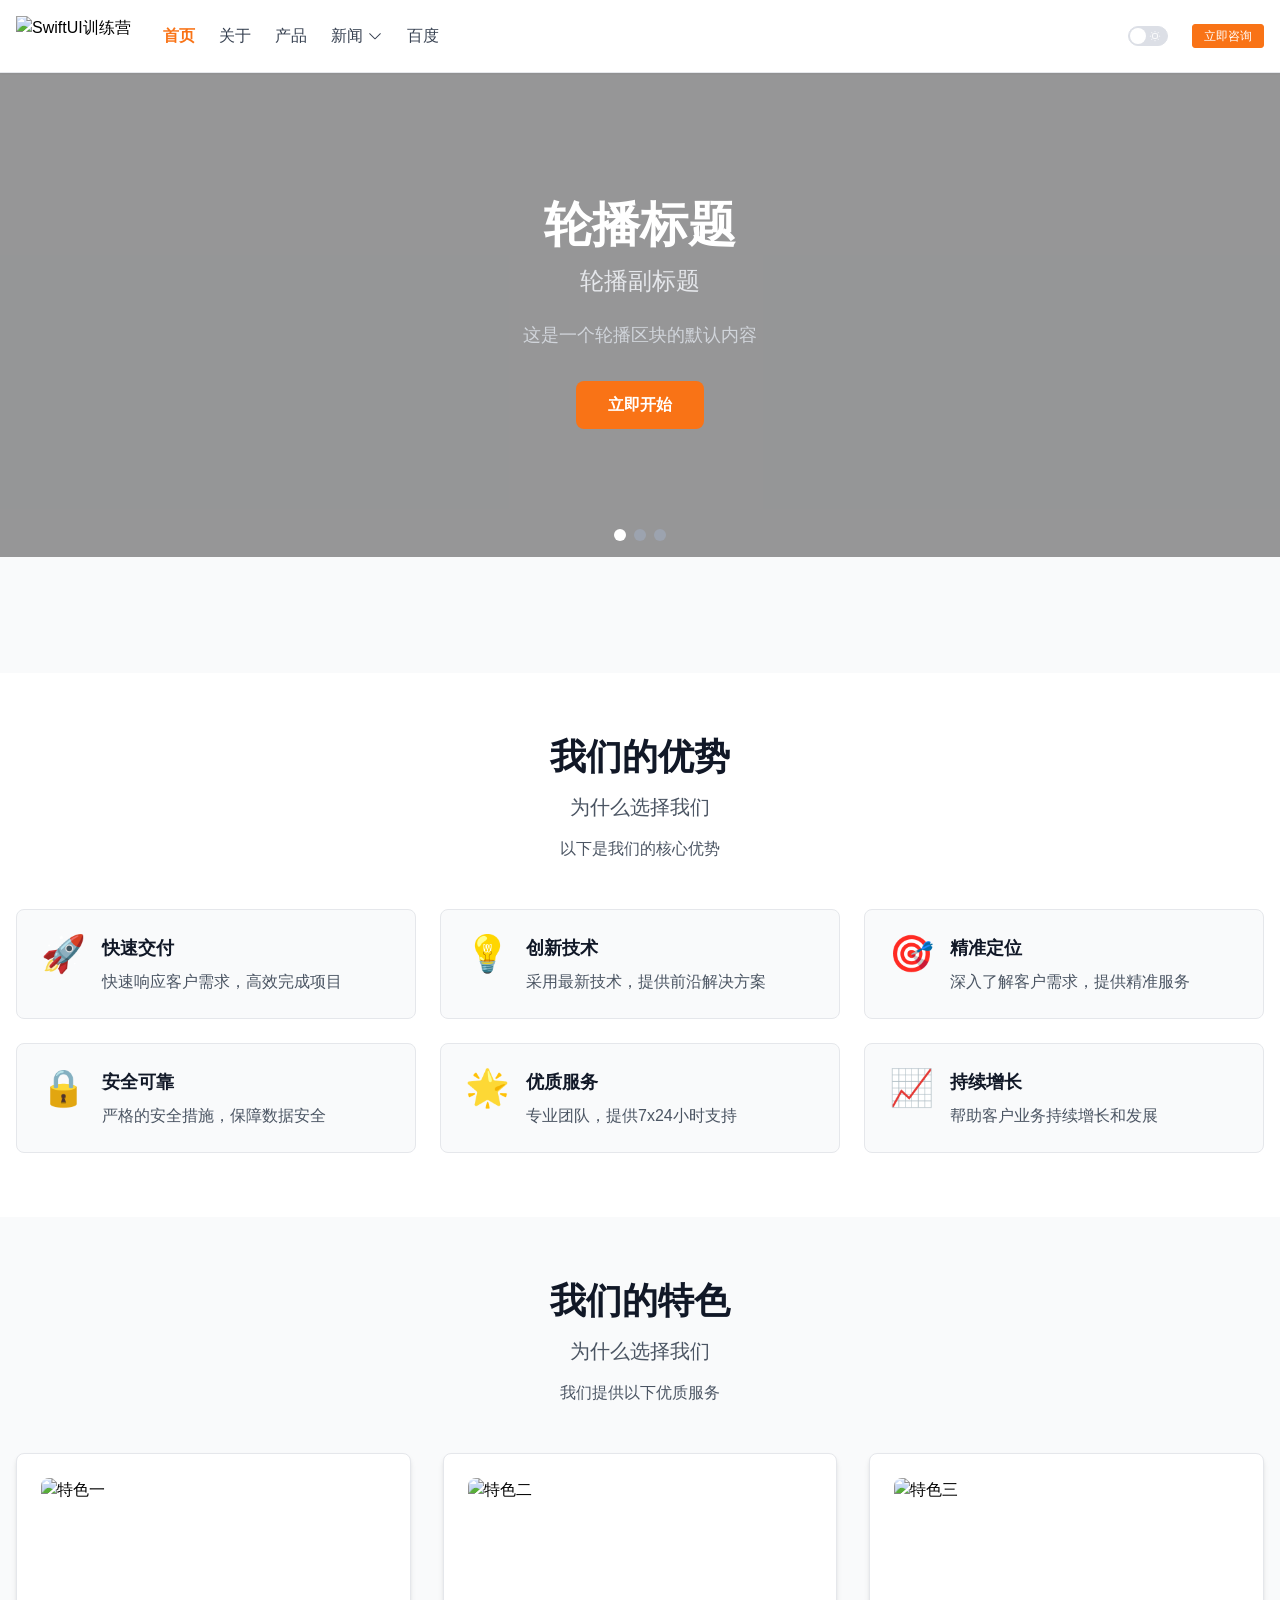
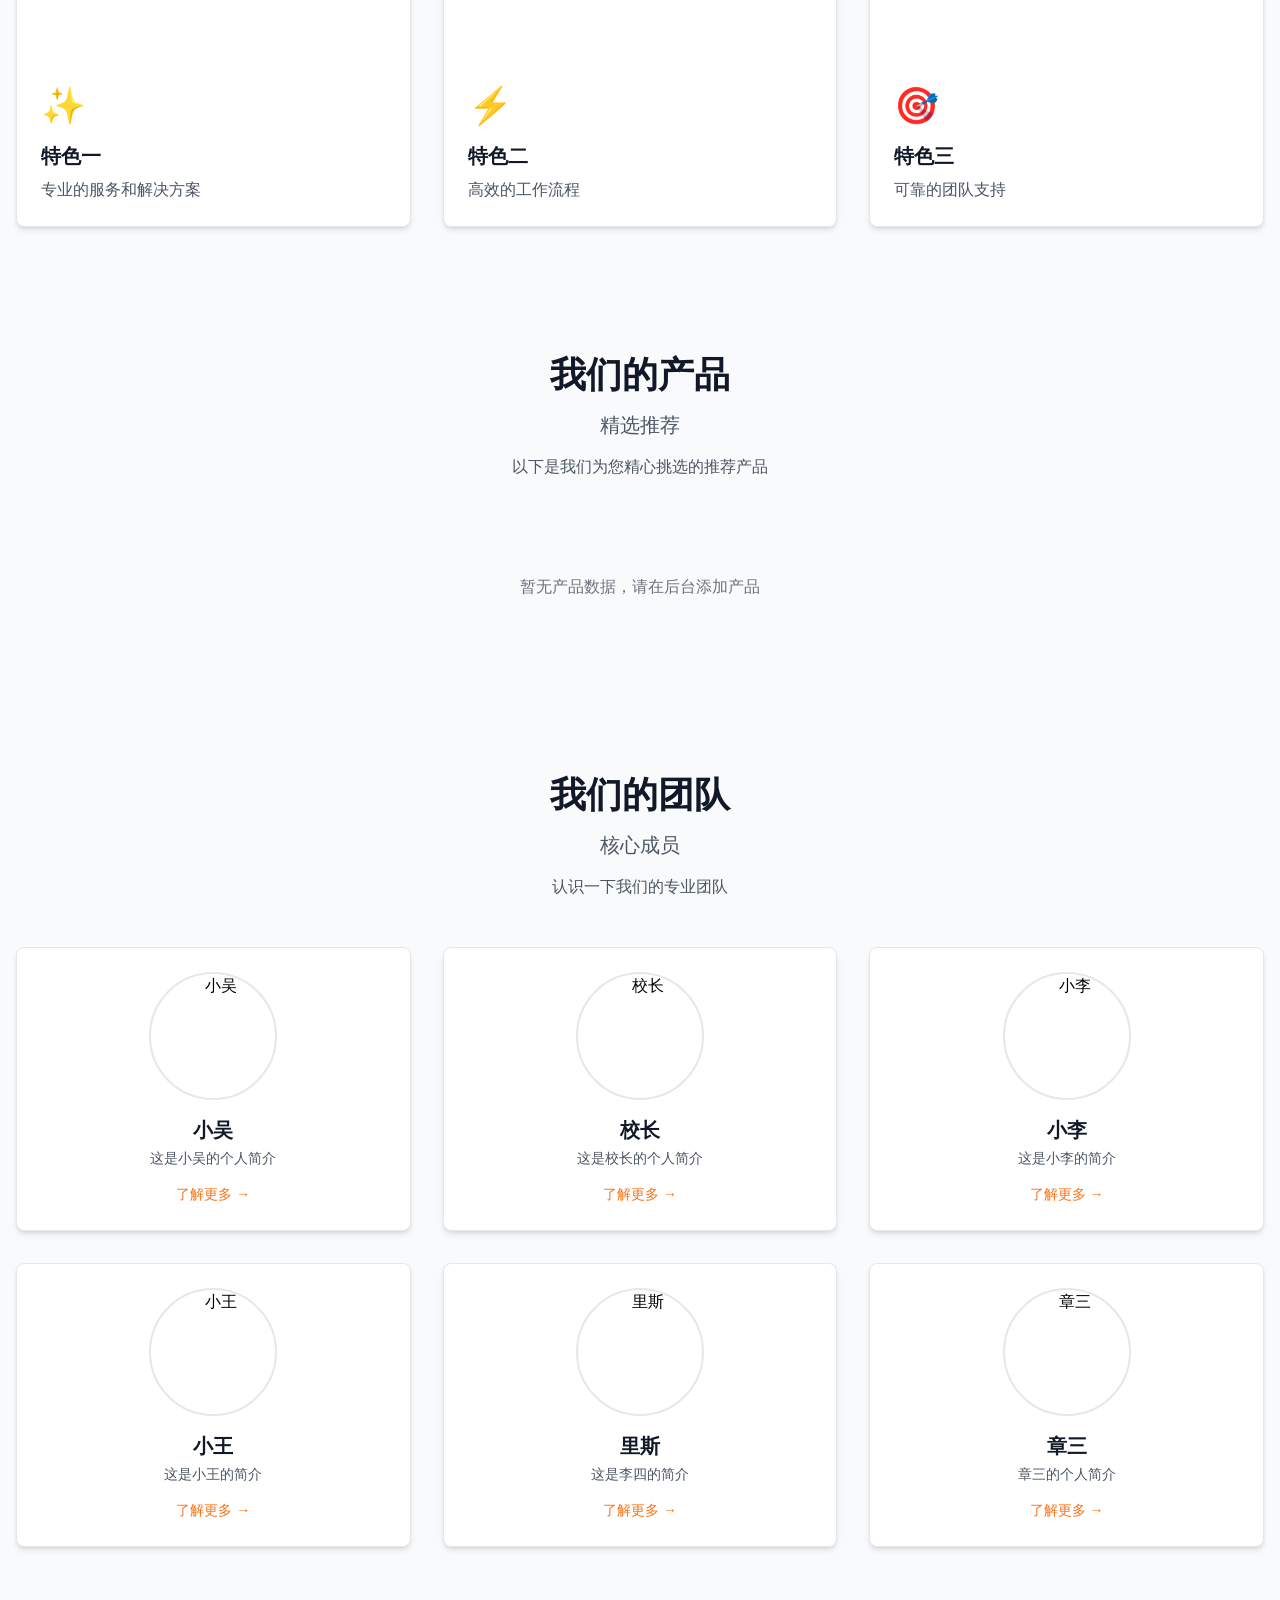
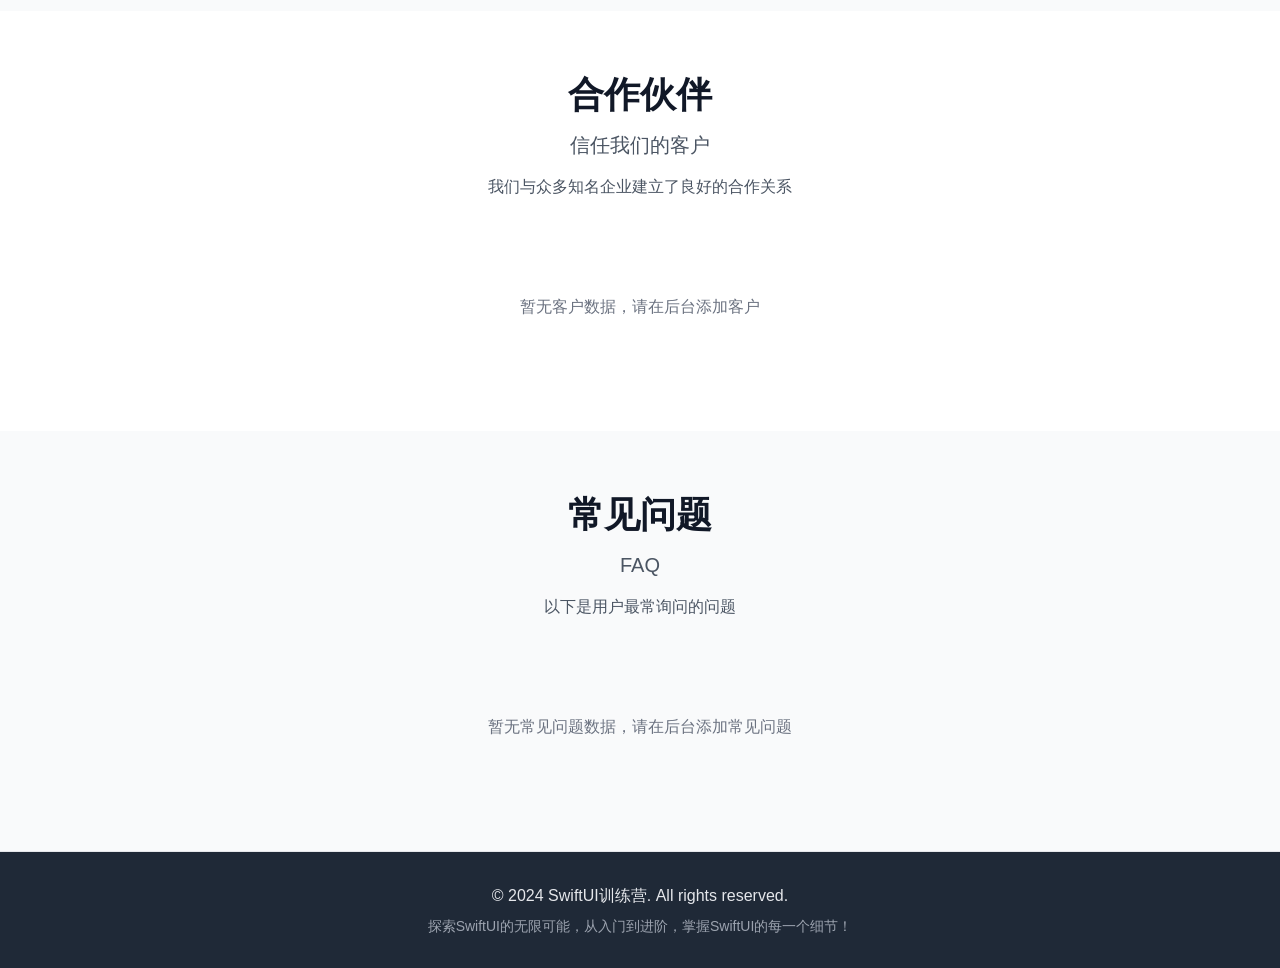
==== commit 3be8ead4: "Deploy site: SwiftUI训练营 at 2025-11-05T15:48:16.765" ====
--- a/index.html
+++ b/index.html
@@ -2359,39 +2359,11 @@
 }
 
 
-</style><meta property="og:type" content="website"><meta property="og:title" content="首页 - SwiftUI训练营"><meta property="og:image" content="https://images.opencollective.com/2021-frameworks-fund/logo/256.png"><meta name="twitter:card" content="summary_large_image"><meta name="twitter:title" content="首页 - SwiftUI训练营"><meta name="twitter:image" content="https://images.opencollective.com/2021-frameworks-fund/logo/256.png"><style type="text/css" data-vite-dev-id="/Users/devlink/code/github/wumacms/block_cms_admin/frontend/src/views/Login.vue?vue&amp;type=style&amp;index=0&amp;scoped=08aaad4e&amp;lang.css">
-.login-container[data-v-08aaad4e] {
-  display: flex;
-  min-height: 100vh;
-  align-items: center;
-  justify-content: center;
-  --tw-bg-opacity: 1;
-  background-color: rgb(249 250 251 / var(--tw-bg-opacity, 1));
-}
-.login-box[data-v-08aaad4e] {
-  width: 100%;
-  max-width: 28rem;
-  border-radius: 0.5rem;
-  --tw-bg-opacity: 1;
-  background-color: rgb(255 255 255 / var(--tw-bg-opacity, 1));
-  padding: 2rem;
-  --tw-shadow: 0 10px 15px -3px rgb(0 0 0 / 0.1), 0 4px 6px -4px rgb(0 0 0 / 0.1);
-  --tw-shadow-colored: 0 10px 15px -3px var(--tw-shadow-color), 0 4px 6px -4px var(--tw-shadow-color);
-  box-shadow: var(--tw-ring-offset-shadow, 0 0 #0000), var(--tw-ring-shadow, 0 0 #0000), var(--tw-shadow);
-}
-@keyframes rotating-08aaad4e {
-from {
-    transform: rotate(0deg);
-}
-to {
-    transform: rotate(360deg);
-}
-}
-</style></head>
+</style><meta property="og:type" content="website"><meta property="og:title" content="首页 - SwiftUI训练营"><meta property="og:image" content="https://images.opencollective.com/2021-frameworks-fund/logo/256.png"><meta name="twitter:card" content="summary_large_image"><meta name="twitter:title" content="首页 - SwiftUI训练营"><meta name="twitter:image" content="https://images.opencollective.com/2021-frameworks-fund/logo/256.png"></head>
   <body>
-    <div id="app"><div class="login-container"><div class="login-box"><h1 class="text-3xl font-bold mb-6 text-center">BlockCMS</h1><p class="text-gray-600 mb-8 text-center">可视化建站平台</p><button aria-disabled="false" type="button" class="el-button el-button--primary el-button--large w-full"><i class="el-icon"><svg xmlns="http://www.w3.org/2000/svg" viewBox="0 0 1024 1024"><path fill="currentColor" d="M512 512a192 192 0 1 0 0-384 192 192 0 0 0 0 384m0 64a256 256 0 1 1 0-512 256 256 0 0 1 0 512m320 320v-96a96 96 0 0 0-96-96H288a96 96 0 0 0-96 96v96a32 32 0 1 1-64 0v-96a160 160 0 0 1 160-160h448a160 160 0 0 1 160 160v96a32 32 0 1 1-64 0"></path></svg></i><span class="">使用 GitHub 账号登录</span></button></div></div></div>
+    <div id="app"><div class="site-view" style="--accent-color: #f97316; --accent-color-dark: #fb923c;"><!-- 网站头部 --><header class="site-header theme-header sticky top-0 z-40 transition-colors duration-200"><div class="max-w-7xl mx-auto px-4 py-4"><div class="flex items-center justify-between relative"><div class="flex items-center space-x-8 flex-1"><div class="site-logo flex items-center space-x-2"><!-- Logo图片 --><div class="logo-image-container"><img src="https://images.opencollective.com/2021-frameworks-fund/logo/256.png" alt="SwiftUI训练营" class="h-10 w-auto object-contain max-w-[200px]"></div><!-- 网站名称（如果有Logo，名称可选显示；如果没有Logo，显示名称） --><!--v-if--></div><nav class="hidden md:flex space-x-6"><div class="relative group menu-item-wrapper"><a href="#" class="theme-nav-link transition-colors flex items-center theme-nav-link-active" style="--hover-color: var(--accent-color);">首页 <!--v-if--></a><!-- 子菜单下拉框 --><!--v-if--></div><div class="relative group menu-item-wrapper"><a href="#" class="theme-nav-link transition-colors flex items-center" style="--hover-color: var(--accent-color);">关于 <!--v-if--></a><!-- 子菜单下拉框 --><!--v-if--></div><div class="relative group menu-item-wrapper"><a href="#" class="theme-nav-link transition-colors flex items-center" style="--hover-color: var(--accent-color);">产品 <!--v-if--></a><!-- 子菜单下拉框 --><!--v-if--></div><div class="relative group menu-item-wrapper"><a href="#" class="theme-nav-link transition-colors flex items-center" style="--hover-color: var(--accent-color);">新闻 <i class="el-icon ml-1"><svg xmlns="http://www.w3.org/2000/svg" viewBox="0 0 1024 1024"><path fill="currentColor" d="M831.872 340.864 512 652.672 192.128 340.864a30.59 30.59 0 0 0-42.752 0 29.12 29.12 0 0 0 0 41.6L489.664 714.24a32 32 0 0 0 44.672 0l340.288-331.712a29.12 29.12 0 0 0 0-41.728 30.59 30.59 0 0 0-42.752 0z"></path></svg></i></a><!-- 子菜单下拉框 --><div class="dropdown-menu absolute top-full left-0 w-48 theme-surface shadow-lg rounded-md opacity-0 invisible group-hover:opacity-100 group-hover:visible transition-all duration-200 z-50 theme-border border" style="margin-top: 0px; padding-top: 8px; padding-bottom: 8px;"><a href="#" class="block px-4 py-2 theme-nav-link transition-colors" style="--hover-color: var(--accent-color);">行业动态</a><a href="#" class="block px-4 py-2 theme-nav-link transition-colors" style="--hover-color: var(--accent-color);">专业知识</a></div></div><div class="relative group menu-item-wrapper"><a href="https://baidu.com" target="_blank" rel="noopener noreferrer" class="theme-nav-link transition-colors flex items-center" style="--hover-color: var(--accent-color);">百度 <!--v-if--></a><!-- 子菜单下拉框 --><!--v-if--></div></nav></div><div class="flex items-center space-x-4"><div class="el-switch mr-2"><input class="el-switch__input" type="checkbox" role="switch" aria-checked="false" aria-disabled="false" name="" true-value="true" false-value="false" id="el-id-8341-0"><!--v-if--><span class="el-switch__core"><div class="el-switch__inner"><i class="el-icon is-icon"><svg xmlns="http://www.w3.org/2000/svg" viewBox="0 0 1024 1024"><path fill="currentColor" d="M512 704a192 192 0 1 0 0-384 192 192 0 0 0 0 384m0 64a256 256 0 1 1 0-512 256 256 0 0 1 0 512m0-704a32 32 0 0 1 32 32v64a32 32 0 0 1-64 0V96a32 32 0 0 1 32-32m0 768a32 32 0 0 1 32 32v64a32 32 0 1 1-64 0v-64a32 32 0 0 1 32-32M195.2 195.2a32 32 0 0 1 45.248 0l45.248 45.248a32 32 0 1 1-45.248 45.248L195.2 240.448a32 32 0 0 1 0-45.248m543.104 543.104a32 32 0 0 1 45.248 0l45.248 45.248a32 32 0 0 1-45.248 45.248l-45.248-45.248a32 32 0 0 1 0-45.248M64 512a32 32 0 0 1 32-32h64a32 32 0 0 1 0 64H96a32 32 0 0 1-32-32m768 0a32 32 0 0 1 32-32h64a32 32 0 1 1 0 64h-64a32 32 0 0 1-32-32M195.2 828.8a32 32 0 0 1 0-45.248l45.248-45.248a32 32 0 0 1 45.248 45.248L240.448 828.8a32 32 0 0 1-45.248 0m543.104-543.104a32 32 0 0 1 0-45.248l45.248-45.248a32 32 0 0 1 45.248 45.248l-45.248 45.248a32 32 0 0 1-45.248 0"></path></svg></i></div><div class="el-switch__action"><!--v-if--></div></span><!--v-if--></div><button aria-disabled="false" type="button" class="el-button el-button--primary el-button--small hidden sm:block accent-button" style="background-color: var(--accent-color); border-color: var(--accent-color);"><!--v-if--><span class=""> 立即咨询 </span></button><!-- 移动端菜单按钮 --><button aria-disabled="false" type="button" class="el-button is-text md:hidden theme-icon-button"><!--v-if--><span class=""><i class="el-icon"><svg xmlns="http://www.w3.org/2000/svg" viewBox="0 0 1024 1024"><path fill="currentColor" d="M160 448a32 32 0 0 1-32-32V160.064a32 32 0 0 1 32-32h256a32 32 0 0 1 32 32V416a32 32 0 0 1-32 32zm448 0a32 32 0 0 1-32-32V160.064a32 32 0 0 1 32-32h255.936a32 32 0 0 1 32 32V416a32 32 0 0 1-32 32zM160 896a32 32 0 0 1-32-32V608a32 32 0 0 1 32-32h256a32 32 0 0 1 32 32v256a32 32 0 0 1-32 32zm448 0a32 32 0 0 1-32-32V608a32 32 0 0 1 32-32h255.936a32 32 0 0 1 32 32v256a32 32 0 0 1-32 32z"></path></svg></i></span></button></div><!-- 移动端菜单 --><!--v-if--></div></div></header><!-- 页面内容 --><main class="site-main theme-bg transition-colors duration-200"><div class="blocks-container"><section class="hero-carousel-block relative min-h-[600px] overflow-hidden" siteid="1"><div class="carousel-container relative h-full"><div class="carousel-slide absolute inset-0 bg-cover bg-center transition-opacity duration-1000 opacity-100" style="background-image: url(&quot;https://images.unsplash.com/photo-1761872936185-4ece7c1128ab?ixlib=rb-4.1.0&amp;ixid=M3wxMjA3fDB8MHxmZWF0dXJlZC1waG90b3MtZmVlZHw0fHx8ZW58MHx8fHx8&amp;auto=format&amp;fit=crop&amp;q=60&amp;w=900&quot;);"><div class="absolute inset-0 bg-black bg-opacity-40"></div></div><div class="carousel-slide absolute inset-0 bg-cover bg-center transition-opacity duration-1000 opacity-0" style="background-image: url(&quot;https://images.unsplash.com/photo-1761839258239-2be2146f1605?ixlib=rb-4.1.0&amp;ixid=M3wxMjA3fDF8MHxmZWF0dXJlZC1waG90b3MtZmVlZHw4fHx8ZW58MHx8fHx8&amp;auto=format&amp;fit=crop&amp;q=60&amp;w=900&quot;);"><div class="absolute inset-0 bg-black bg-opacity-40"></div></div><div class="carousel-slide absolute inset-0 bg-cover bg-center transition-opacity duration-1000 opacity-0" style="background-image: url(&quot;https://images.unsplash.com/photo-1761839257661-c2392c65ea72?ixlib=rb-4.1.0&amp;ixid=M3wxMjA3fDF8MHxmZWF0dXJlZC1waG90b3MtZmVlZHwxNXx8fGVufDB8fHx8fA%3D%3D&amp;auto=format&amp;fit=crop&amp;q=60&amp;w=900&quot;);"><div class="absolute inset-0 bg-black bg-opacity-40"></div></div><div class="relative z-10 max-w-4xl mx-auto px-4 py-32 text-center text-white"><h1 class="text-5xl font-bold mb-4">轮播标题</h1><h2 class="text-2xl mb-6 text-gray-200">轮播副标题</h2><p class="text-lg mb-8 text-gray-300">这是一个轮播区块的默认内容</p><a href="https://baidu.com" class="inline-block text-white font-semibold py-3 px-8 rounded-lg transition-colors accent-button" style="background-color: var(--accent-color, #2563eb);">立即开始</a></div><div class="absolute bottom-4 left-1/2 transform -translate-x-1/2 z-20 flex space-x-2"><button class="w-3 h-3 rounded-full transition-colors bg-white"></button><button class="w-3 h-3 rounded-full transition-colors bg-gray-400"></button><button class="w-3 h-3 rounded-full transition-colors bg-gray-400"></button></div></div></section><section class="icon-list-block py-16 theme-surface transition-colors duration-200" accentcolor="orange-500" siteid="1"><div class="max-w-7xl mx-auto px-4"><div class="text-center mb-12"><h2 class="text-4xl font-bold mb-4 theme-text-primary">我们的优势</h2><h3 class="text-xl theme-text-secondary mb-4">为什么选择我们</h3><p class="theme-text-secondary max-w-2xl mx-auto">以下是我们的核心优势</p></div><div class="grid grid-cols-1 md:grid-cols-2 lg:grid-cols-3 gap-6"><div class="icon-list-item theme-surface-alt p-6 rounded-lg hover:shadow-lg dark:hover:shadow-gray-900 transition-all duration-200 theme-border border"><div class="flex items-start"><div class="text-4xl mr-4 flex-shrink-0">🚀</div><div class="flex-1"><h4 class="text-lg font-semibold mb-2 theme-text-primary">快速交付</h4><p class="theme-text-secondary">快速响应客户需求，高效完成项目</p></div></div></div><div class="icon-list-item theme-surface-alt p-6 rounded-lg hover:shadow-lg dark:hover:shadow-gray-900 transition-all duration-200 theme-border border"><div class="flex items-start"><div class="text-4xl mr-4 flex-shrink-0">💡</div><div class="flex-1"><h4 class="text-lg font-semibold mb-2 theme-text-primary">创新技术</h4><p class="theme-text-secondary">采用最新技术，提供前沿解决方案</p></div></div></div><div class="icon-list-item theme-surface-alt p-6 rounded-lg hover:shadow-lg dark:hover:shadow-gray-900 transition-all duration-200 theme-border border"><div class="flex items-start"><div class="text-4xl mr-4 flex-shrink-0">🎯</div><div class="flex-1"><h4 class="text-lg font-semibold mb-2 theme-text-primary">精准定位</h4><p class="theme-text-secondary">深入了解客户需求，提供精准服务</p></div></div></div><div class="icon-list-item theme-surface-alt p-6 rounded-lg hover:shadow-lg dark:hover:shadow-gray-900 transition-all duration-200 theme-border border"><div class="flex items-start"><div class="text-4xl mr-4 flex-shrink-0">🔒</div><div class="flex-1"><h4 class="text-lg font-semibold mb-2 theme-text-primary">安全可靠</h4><p class="theme-text-secondary">严格的安全措施，保障数据安全</p></div></div></div><div class="icon-list-item theme-surface-alt p-6 rounded-lg hover:shadow-lg dark:hover:shadow-gray-900 transition-all duration-200 theme-border border"><div class="flex items-start"><div class="text-4xl mr-4 flex-shrink-0">🌟</div><div class="flex-1"><h4 class="text-lg font-semibold mb-2 theme-text-primary">优质服务</h4><p class="theme-text-secondary">专业团队，提供7x24小时支持</p></div></div></div><div class="icon-list-item theme-surface-alt p-6 rounded-lg hover:shadow-lg dark:hover:shadow-gray-900 transition-all duration-200 theme-border border"><div class="flex items-start"><div class="text-4xl mr-4 flex-shrink-0">📈</div><div class="flex-1"><h4 class="text-lg font-semibold mb-2 theme-text-primary">持续增长</h4><p class="theme-text-secondary">帮助客户业务持续增长和发展</p></div></div></div></div></div></section><section class="features-block py-16 theme-surface-alt transition-colors duration-200" accentcolor="orange-500" siteid="1"><div class="max-w-7xl mx-auto px-4"><div class="text-center mb-12"><h2 class="text-4xl font-bold mb-4 theme-text-primary">我们的特色</h2><h3 class="text-xl theme-text-secondary mb-4">为什么选择我们</h3><p class="theme-text-secondary max-w-2xl mx-auto">我们提供以下优质服务</p></div><div class="grid grid-cols-1 md:grid-cols-3 gap-8"><div class="feature-item theme-surface p-6 rounded-lg shadow-md dark:shadow-gray-900/50 hover:shadow-lg dark:hover:shadow-gray-900 transition-all duration-200 theme-border border"><div class="mb-4"><img src="https://plus.unsplash.com/premium_photo-1751376886606-4681bc355776?ixlib=rb-4.1.0&amp;ixid=M3wxMjA3fDB8MHxmZWF0dXJlZC1waG90b3MtZmVlZHwzMHx8fGVufDB8fHx8fA%3D%3D&amp;auto=format&amp;fit=crop&amp;q=60&amp;w=900" alt="特色一" class="w-full h-48 object-cover rounded-lg"></div><div class="text-4xl mb-4">✨</div><h4 class="text-xl font-semibold mb-2 theme-text-primary">特色一</h4><p class="theme-text-secondary">专业的服务和解决方案</p></div><div class="feature-item theme-surface p-6 rounded-lg shadow-md dark:shadow-gray-900/50 hover:shadow-lg dark:hover:shadow-gray-900 transition-all duration-200 theme-border border"><div class="mb-4"><img src="https://images.unsplash.com/photo-1741738582568-01995ea45776?ixlib=rb-4.1.0&amp;ixid=M3wxMjA3fDB8MHxmZWF0dXJlZC1waG90b3MtZmVlZHwzM3x8fGVufDB8fHx8fA%3D%3D&amp;auto=format&amp;fit=crop&amp;q=60&amp;w=900" alt="特色二" class="w-full h-48 object-cover rounded-lg"></div><div class="text-4xl mb-4">⚡</div><h4 class="text-xl font-semibold mb-2 theme-text-primary">特色二</h4><p class="theme-text-secondary">高效的工作流程</p></div><div class="feature-item theme-surface p-6 rounded-lg shadow-md dark:shadow-gray-900/50 hover:shadow-lg dark:hover:shadow-gray-900 transition-all duration-200 theme-border border"><div class="mb-4"><img src="https://images.unsplash.com/photo-1761995912949-0a3473b32cb7?ixlib=rb-4.1.0&amp;ixid=M3wxMjA3fDB8MHxmZWF0dXJlZC1waG90b3MtZmVlZHw4Mnx8fGVufDB8fHx8fA%3D%3D&amp;auto=format&amp;fit=crop&amp;q=60&amp;w=900" alt="特色三" class="w-full h-48 object-cover rounded-lg"></div><div class="text-4xl mb-4">🎯</div><h4 class="text-xl font-semibold mb-2 theme-text-primary">特色三</h4><p class="theme-text-secondary">可靠的团队支持</p></div></div></div></section><section class="products-block py-16 theme-surface-alt transition-colors duration-200" accentcolor="orange-500"><div class="max-w-7xl mx-auto px-4"><div class="text-center mb-12"><h2 class="text-4xl font-bold mb-4 theme-text-primary">我们的产品</h2><h3 class="text-xl theme-text-secondary mb-4">精选推荐</h3><p class="theme-text-secondary max-w-2xl mx-auto">以下是我们为您精心挑选的推荐产品</p></div><div class="text-center theme-text-tertiary py-12"><p>暂无产品数据，请在后台添加产品</p></div></div></section><section class="teams-block py-16 theme-surface-alt transition-colors duration-200" members="[object Object],[object Object]"><div class="max-w-7xl mx-auto px-4"><div class="text-center mb-12"><h2 class="text-4xl font-bold mb-4 theme-text-primary">我们的团队</h2><h3 class="text-xl theme-text-secondary mb-4">核心成员</h3><p class="theme-text-secondary max-w-2xl mx-auto">认识一下我们的专业团队</p></div><div class="grid grid-cols-1 md:grid-cols-3 gap-8"><div class="team-member theme-surface p-6 rounded-lg shadow-md dark:shadow-gray-900/50 text-center hover:shadow-lg dark:hover:shadow-gray-900 transition-all duration-200 theme-border border"><div class="mb-4 flex justify-center"><div class="relative"><img src="https://zhu-ai.top/images/users/01.jpeg" alt="小吴" class="w-32 h-32 rounded-full mx-auto object-cover border-2 border-gray-200 dark:border-gray-700"></div></div><h4 class="text-xl font-semibold mb-1 theme-text-primary">小吴</h4><p class="theme-text-secondary text-sm">这是小吴的个人简介</p><a href="https://baidu.com" class="inline-block mt-4 text-sm transition-colors accent-text hover:opacity-80" style="color: var(--accent-color, #2563eb);"> 了解更多 → </a></div><div class="team-member theme-surface p-6 rounded-lg shadow-md dark:shadow-gray-900/50 text-center hover:shadow-lg dark:hover:shadow-gray-900 transition-all duration-200 theme-border border"><div class="mb-4 flex justify-center"><div class="relative"><img src="https://xy.cursorflow.cn/images/shouye/11.jpg" alt="校长" class="w-32 h-32 rounded-full mx-auto object-cover border-2 border-gray-200 dark:border-gray-700"></div></div><h4 class="text-xl font-semibold mb-1 theme-text-primary">校长</h4><p class="theme-text-secondary text-sm">这是校长的个人简介</p><a href="https://baidu.com" class="inline-block mt-4 text-sm transition-colors accent-text hover:opacity-80" style="color: var(--accent-color, #2563eb);"> 了解更多 → </a></div><div class="team-member theme-surface p-6 rounded-lg shadow-md dark:shadow-gray-900/50 text-center hover:shadow-lg dark:hover:shadow-gray-900 transition-all duration-200 theme-border border"><div class="mb-4 flex justify-center"><div class="relative"><img src="https://xy.cursorflow.cn/images/shouye/9.jpg" alt="小李" class="w-32 h-32 rounded-full mx-auto object-cover border-2 border-gray-200 dark:border-gray-700"></div></div><h4 class="text-xl font-semibold mb-1 theme-text-primary">小李</h4><p class="theme-text-secondary text-sm">这是小李的简介</p><a href="https://baidu.com" class="inline-block mt-4 text-sm transition-colors accent-text hover:opacity-80" style="color: var(--accent-color, #2563eb);"> 了解更多 → </a></div><div class="team-member theme-surface p-6 rounded-lg shadow-md dark:shadow-gray-900/50 text-center hover:shadow-lg dark:hover:shadow-gray-900 transition-all duration-200 theme-border border"><div class="mb-4 flex justify-center"><div class="relative"><img src="https://xy.cursorflow.cn/images/shouye/8.jpg" alt="小王" class="w-32 h-32 rounded-full mx-auto object-cover border-2 border-gray-200 dark:border-gray-700"></div></div><h4 class="text-xl font-semibold mb-1 theme-text-primary">小王</h4><p class="theme-text-secondary text-sm">这是小王的简介</p><a href="https://baidu.com" class="inline-block mt-4 text-sm transition-colors accent-text hover:opacity-80" style="color: var(--accent-color, #2563eb);"> 了解更多 → </a></div><div class="team-member theme-surface p-6 rounded-lg shadow-md dark:shadow-gray-900/50 text-center hover:shadow-lg dark:hover:shadow-gray-900 transition-all duration-200 theme-border border"><div class="mb-4 flex justify-center"><div class="relative"><img src="https://xy.cursorflow.cn/images/shouye/7.jpg" alt="里斯" class="w-32 h-32 rounded-full mx-auto object-cover border-2 border-gray-200 dark:border-gray-700"></div></div><h4 class="text-xl font-semibold mb-1 theme-text-primary">里斯</h4><p class="theme-text-secondary text-sm">这是李四的简介</p><a href="https://baidu.com" class="inline-block mt-4 text-sm transition-colors accent-text hover:opacity-80" style="color: var(--accent-color, #2563eb);"> 了解更多 → </a></div><div class="team-member theme-surface p-6 rounded-lg shadow-md dark:shadow-gray-900/50 text-center hover:shadow-lg dark:hover:shadow-gray-900 transition-all duration-200 theme-border border"><div class="mb-4 flex justify-center"><div class="relative"><img src="https://xy.cursorflow.cn/images/shouye/6.jpg" alt="章三" class="w-32 h-32 rounded-full mx-auto object-cover border-2 border-gray-200 dark:border-gray-700"></div></div><h4 class="text-xl font-semibold mb-1 theme-text-primary">章三</h4><p class="theme-text-secondary text-sm">章三的个人简介</p><a href="https://baidu.com" class="inline-block mt-4 text-sm transition-colors accent-text hover:opacity-80" style="color: var(--accent-color, #2563eb);"> 了解更多 → </a></div></div></div></section><section class="clients-block py-16 theme-surface transition-colors duration-200" accentcolor="orange-500"><div class="max-w-7xl mx-auto px-4"><div class="text-center mb-12"><h2 class="text-4xl font-bold mb-4 theme-text-primary">合作伙伴</h2><h3 class="text-xl theme-text-secondary mb-4">信任我们的客户</h3><p class="theme-text-secondary max-w-2xl mx-auto">我们与众多知名企业建立了良好的合作关系</p></div><div class="text-center theme-text-tertiary py-12"><p>暂无客户数据，请在后台添加客户</p></div></div></section><section class="faqs-block py-16 theme-surface-alt transition-colors duration-200" accentcolor="orange-500"><div class="max-w-4xl mx-auto px-4"><div class="text-center mb-12"><h2 class="text-4xl font-bold mb-4 theme-text-primary">常见问题</h2><h3 class="text-xl theme-text-secondary mb-4">FAQ</h3><p class="theme-text-secondary max-w-2xl mx-auto">以下是用户最常询问的问题</p></div><div class="text-center theme-text-tertiary py-12"><p>暂无常见问题数据，请在后台添加常见问题</p></div></div></section></div></main><!-- 网站页脚 --><footer class="site-footer theme-footer py-8 border-t theme-border transition-colors duration-200"><div class="max-w-7xl mx-auto px-4 text-center"><p class="theme-footer-text-primary">© 2024 SwiftUI训练营. All rights reserved.</p><p class="mt-2 theme-footer-text-secondary text-sm">探索SwiftUI的无限可能，从入门到进阶，掌握SwiftUI的每一个细节！</p></div></footer></div></div>
     
   
 
 
-<div id="message_1" class="el-message el-message--error is-center" role="alert" style="top: 16px; z-index: 2001;"><!--v-if--><i class="el-icon el-message__icon el-message-icon--error"><svg xmlns="http://www.w3.org/2000/svg" viewBox="0 0 1024 1024"><path fill="currentColor" d="M512 64a448 448 0 1 1 0 896 448 448 0 0 1 0-896m0 393.664L407.936 353.6a38.4 38.4 0 1 0-54.336 54.336L457.664 512 353.6 616.064a38.4 38.4 0 1 0 54.336 54.336L512 566.336 616.064 670.4a38.4 38.4 0 1 0 54.336-54.336L566.336 512 670.4 407.936a38.4 38.4 0 1 0-54.336-54.336z"></path></svg></i><p class="el-message__content">未登录或token无效</p><!--v-if--></div></body></html>+</body></html>
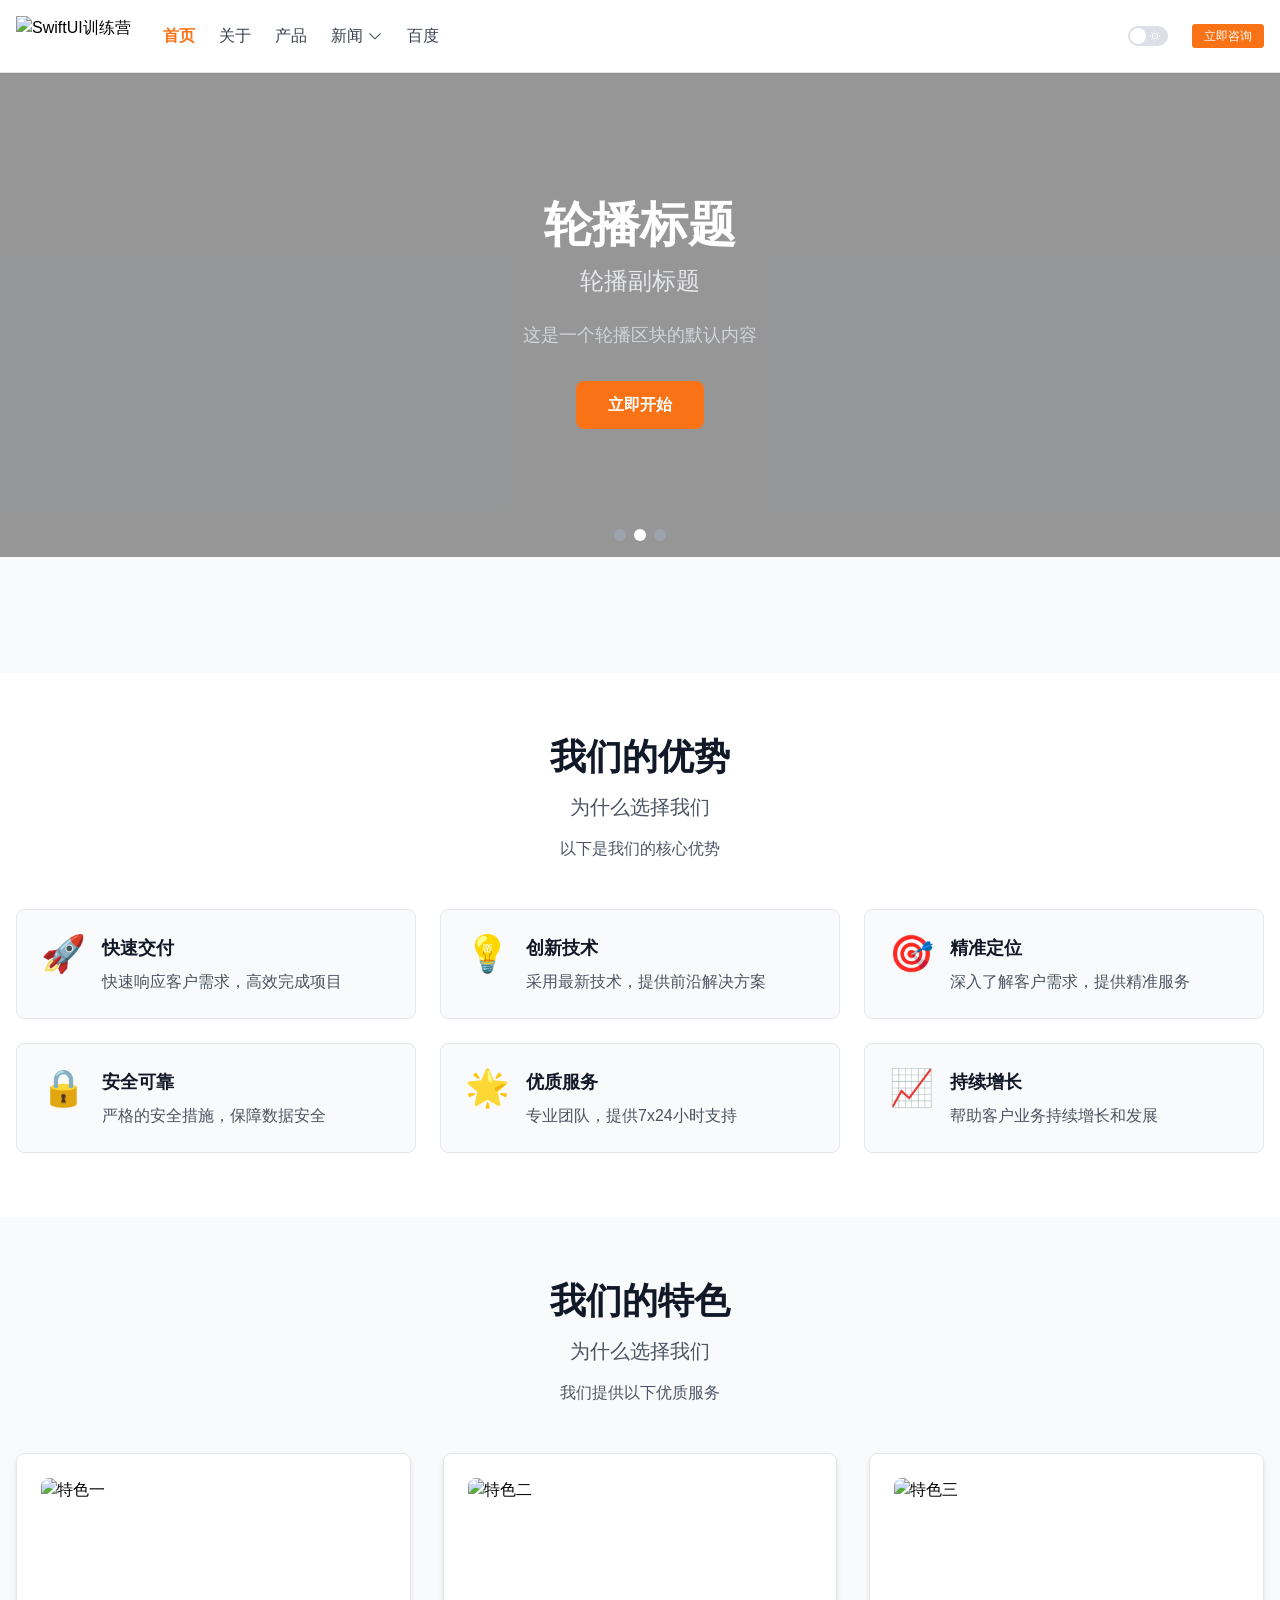
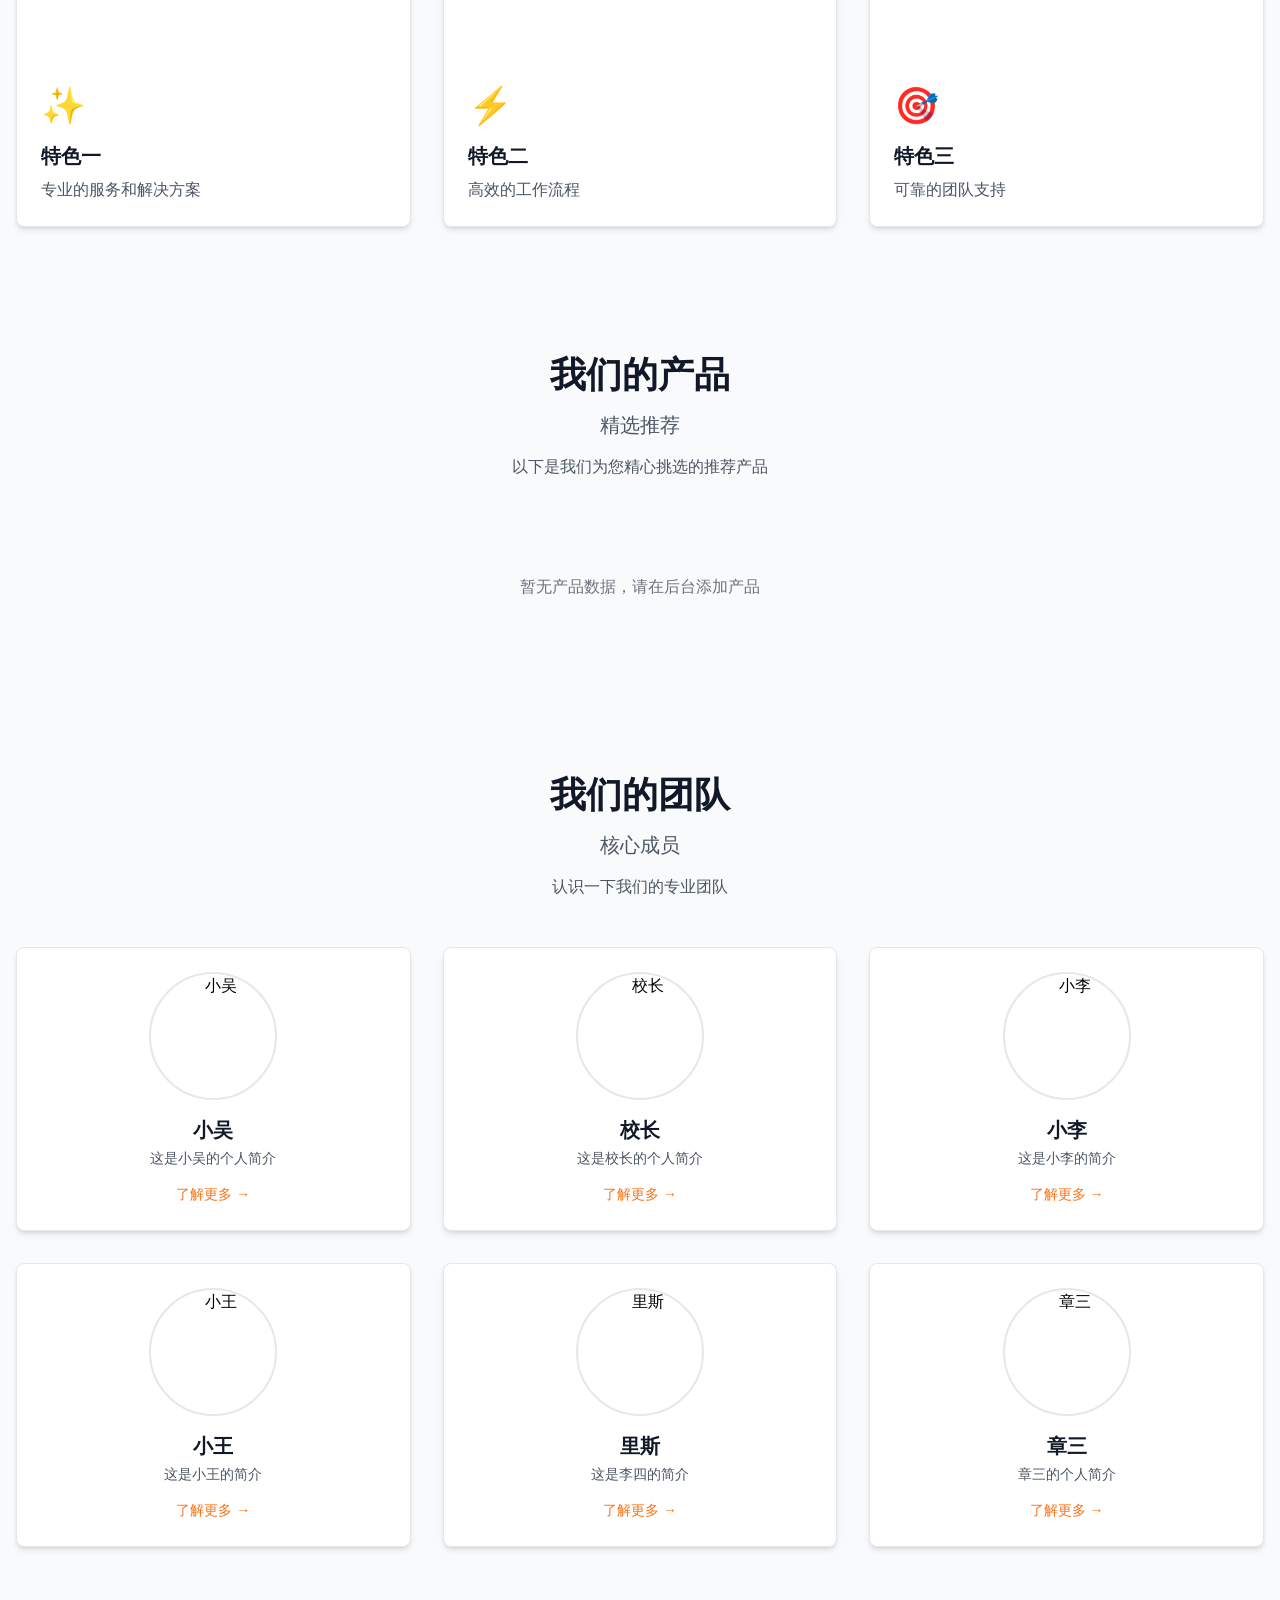
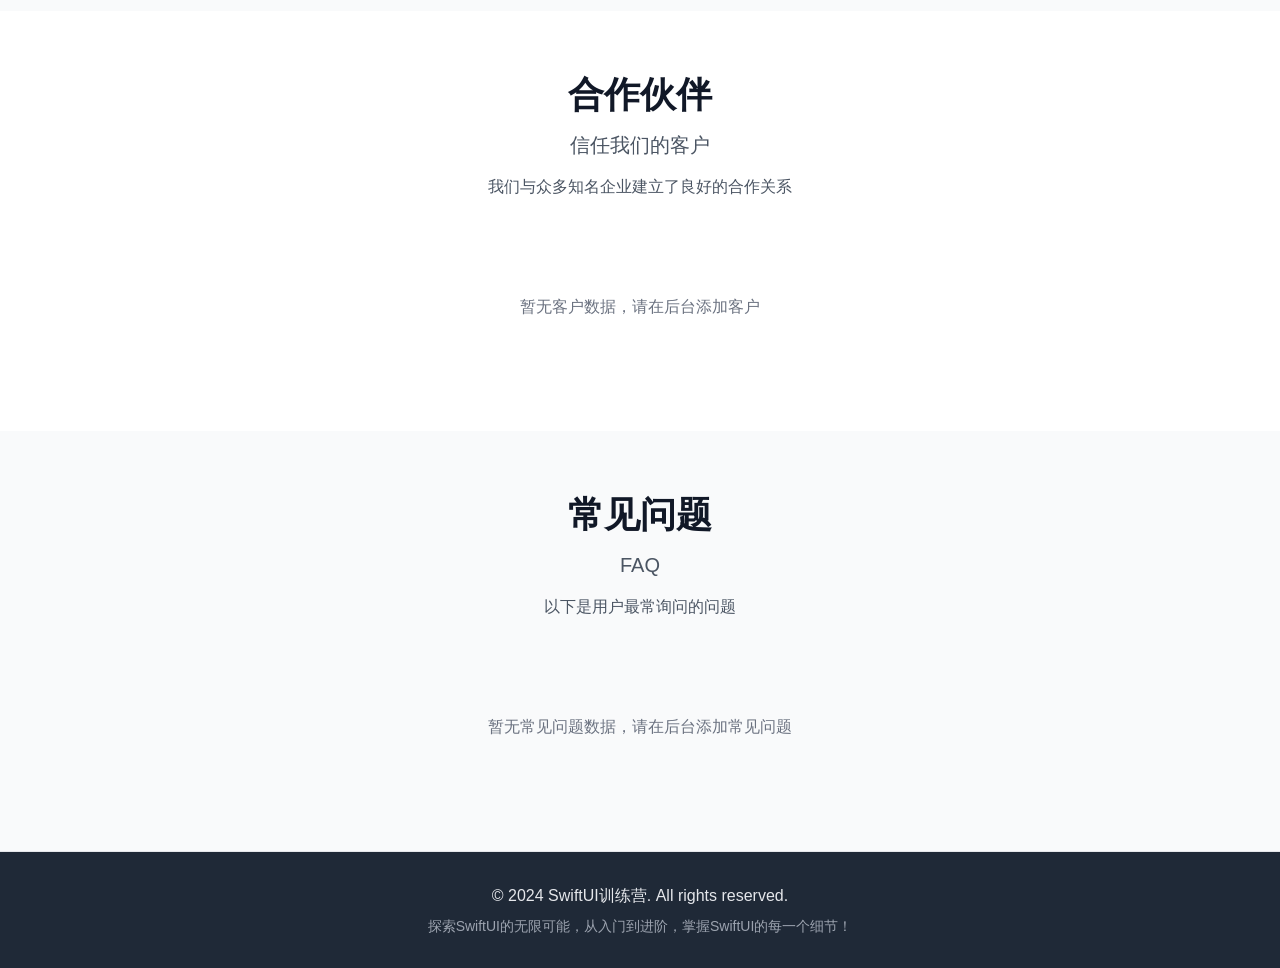
==== commit 957ee0b4: "Deploy site: SwiftUI训练营 at 2025-11-05T15:55:56.614" ====
--- a/index.html
+++ b/index.html
@@ -2361,7 +2361,7 @@
 
 </style><meta property="og:type" content="website"><meta property="og:title" content="首页 - SwiftUI训练营"><meta property="og:image" content="https://images.opencollective.com/2021-frameworks-fund/logo/256.png"><meta name="twitter:card" content="summary_large_image"><meta name="twitter:title" content="首页 - SwiftUI训练营"><meta name="twitter:image" content="https://images.opencollective.com/2021-frameworks-fund/logo/256.png"></head>
   <body>
-    <div id="app"><div class="site-view" style="--accent-color: #f97316; --accent-color-dark: #fb923c;"><!-- 网站头部 --><header class="site-header theme-header sticky top-0 z-40 transition-colors duration-200"><div class="max-w-7xl mx-auto px-4 py-4"><div class="flex items-center justify-between relative"><div class="flex items-center space-x-8 flex-1"><div class="site-logo flex items-center space-x-2"><!-- Logo图片 --><div class="logo-image-container"><img src="https://images.opencollective.com/2021-frameworks-fund/logo/256.png" alt="SwiftUI训练营" class="h-10 w-auto object-contain max-w-[200px]"></div><!-- 网站名称（如果有Logo，名称可选显示；如果没有Logo，显示名称） --><!--v-if--></div><nav class="hidden md:flex space-x-6"><div class="relative group menu-item-wrapper"><a href="#" class="theme-nav-link transition-colors flex items-center theme-nav-link-active" style="--hover-color: var(--accent-color);">首页 <!--v-if--></a><!-- 子菜单下拉框 --><!--v-if--></div><div class="relative group menu-item-wrapper"><a href="#" class="theme-nav-link transition-colors flex items-center" style="--hover-color: var(--accent-color);">关于 <!--v-if--></a><!-- 子菜单下拉框 --><!--v-if--></div><div class="relative group menu-item-wrapper"><a href="#" class="theme-nav-link transition-colors flex items-center" style="--hover-color: var(--accent-color);">产品 <!--v-if--></a><!-- 子菜单下拉框 --><!--v-if--></div><div class="relative group menu-item-wrapper"><a href="#" class="theme-nav-link transition-colors flex items-center" style="--hover-color: var(--accent-color);">新闻 <i class="el-icon ml-1"><svg xmlns="http://www.w3.org/2000/svg" viewBox="0 0 1024 1024"><path fill="currentColor" d="M831.872 340.864 512 652.672 192.128 340.864a30.59 30.59 0 0 0-42.752 0 29.12 29.12 0 0 0 0 41.6L489.664 714.24a32 32 0 0 0 44.672 0l340.288-331.712a29.12 29.12 0 0 0 0-41.728 30.59 30.59 0 0 0-42.752 0z"></path></svg></i></a><!-- 子菜单下拉框 --><div class="dropdown-menu absolute top-full left-0 w-48 theme-surface shadow-lg rounded-md opacity-0 invisible group-hover:opacity-100 group-hover:visible transition-all duration-200 z-50 theme-border border" style="margin-top: 0px; padding-top: 8px; padding-bottom: 8px;"><a href="#" class="block px-4 py-2 theme-nav-link transition-colors" style="--hover-color: var(--accent-color);">行业动态</a><a href="#" class="block px-4 py-2 theme-nav-link transition-colors" style="--hover-color: var(--accent-color);">专业知识</a></div></div><div class="relative group menu-item-wrapper"><a href="https://baidu.com" target="_blank" rel="noopener noreferrer" class="theme-nav-link transition-colors flex items-center" style="--hover-color: var(--accent-color);">百度 <!--v-if--></a><!-- 子菜单下拉框 --><!--v-if--></div></nav></div><div class="flex items-center space-x-4"><div class="el-switch mr-2"><input class="el-switch__input" type="checkbox" role="switch" aria-checked="false" aria-disabled="false" name="" true-value="true" false-value="false" id="el-id-8341-0"><!--v-if--><span class="el-switch__core"><div class="el-switch__inner"><i class="el-icon is-icon"><svg xmlns="http://www.w3.org/2000/svg" viewBox="0 0 1024 1024"><path fill="currentColor" d="M512 704a192 192 0 1 0 0-384 192 192 0 0 0 0 384m0 64a256 256 0 1 1 0-512 256 256 0 0 1 0 512m0-704a32 32 0 0 1 32 32v64a32 32 0 0 1-64 0V96a32 32 0 0 1 32-32m0 768a32 32 0 0 1 32 32v64a32 32 0 1 1-64 0v-64a32 32 0 0 1 32-32M195.2 195.2a32 32 0 0 1 45.248 0l45.248 45.248a32 32 0 1 1-45.248 45.248L195.2 240.448a32 32 0 0 1 0-45.248m543.104 543.104a32 32 0 0 1 45.248 0l45.248 45.248a32 32 0 0 1-45.248 45.248l-45.248-45.248a32 32 0 0 1 0-45.248M64 512a32 32 0 0 1 32-32h64a32 32 0 0 1 0 64H96a32 32 0 0 1-32-32m768 0a32 32 0 0 1 32-32h64a32 32 0 1 1 0 64h-64a32 32 0 0 1-32-32M195.2 828.8a32 32 0 0 1 0-45.248l45.248-45.248a32 32 0 0 1 45.248 45.248L240.448 828.8a32 32 0 0 1-45.248 0m543.104-543.104a32 32 0 0 1 0-45.248l45.248-45.248a32 32 0 0 1 45.248 45.248l-45.248 45.248a32 32 0 0 1-45.248 0"></path></svg></i></div><div class="el-switch__action"><!--v-if--></div></span><!--v-if--></div><button aria-disabled="false" type="button" class="el-button el-button--primary el-button--small hidden sm:block accent-button" style="background-color: var(--accent-color); border-color: var(--accent-color);"><!--v-if--><span class=""> 立即咨询 </span></button><!-- 移动端菜单按钮 --><button aria-disabled="false" type="button" class="el-button is-text md:hidden theme-icon-button"><!--v-if--><span class=""><i class="el-icon"><svg xmlns="http://www.w3.org/2000/svg" viewBox="0 0 1024 1024"><path fill="currentColor" d="M160 448a32 32 0 0 1-32-32V160.064a32 32 0 0 1 32-32h256a32 32 0 0 1 32 32V416a32 32 0 0 1-32 32zm448 0a32 32 0 0 1-32-32V160.064a32 32 0 0 1 32-32h255.936a32 32 0 0 1 32 32V416a32 32 0 0 1-32 32zM160 896a32 32 0 0 1-32-32V608a32 32 0 0 1 32-32h256a32 32 0 0 1 32 32v256a32 32 0 0 1-32 32zm448 0a32 32 0 0 1-32-32V608a32 32 0 0 1 32-32h255.936a32 32 0 0 1 32 32v256a32 32 0 0 1-32 32z"></path></svg></i></span></button></div><!-- 移动端菜单 --><!--v-if--></div></div></header><!-- 页面内容 --><main class="site-main theme-bg transition-colors duration-200"><div class="blocks-container"><section class="hero-carousel-block relative min-h-[600px] overflow-hidden" siteid="1"><div class="carousel-container relative h-full"><div class="carousel-slide absolute inset-0 bg-cover bg-center transition-opacity duration-1000 opacity-100" style="background-image: url(&quot;https://images.unsplash.com/photo-1761872936185-4ece7c1128ab?ixlib=rb-4.1.0&amp;ixid=M3wxMjA3fDB8MHxmZWF0dXJlZC1waG90b3MtZmVlZHw0fHx8ZW58MHx8fHx8&amp;auto=format&amp;fit=crop&amp;q=60&amp;w=900&quot;);"><div class="absolute inset-0 bg-black bg-opacity-40"></div></div><div class="carousel-slide absolute inset-0 bg-cover bg-center transition-opacity duration-1000 opacity-0" style="background-image: url(&quot;https://images.unsplash.com/photo-1761839258239-2be2146f1605?ixlib=rb-4.1.0&amp;ixid=M3wxMjA3fDF8MHxmZWF0dXJlZC1waG90b3MtZmVlZHw4fHx8ZW58MHx8fHx8&amp;auto=format&amp;fit=crop&amp;q=60&amp;w=900&quot;);"><div class="absolute inset-0 bg-black bg-opacity-40"></div></div><div class="carousel-slide absolute inset-0 bg-cover bg-center transition-opacity duration-1000 opacity-0" style="background-image: url(&quot;https://images.unsplash.com/photo-1761839257661-c2392c65ea72?ixlib=rb-4.1.0&amp;ixid=M3wxMjA3fDF8MHxmZWF0dXJlZC1waG90b3MtZmVlZHwxNXx8fGVufDB8fHx8fA%3D%3D&amp;auto=format&amp;fit=crop&amp;q=60&amp;w=900&quot;);"><div class="absolute inset-0 bg-black bg-opacity-40"></div></div><div class="relative z-10 max-w-4xl mx-auto px-4 py-32 text-center text-white"><h1 class="text-5xl font-bold mb-4">轮播标题</h1><h2 class="text-2xl mb-6 text-gray-200">轮播副标题</h2><p class="text-lg mb-8 text-gray-300">这是一个轮播区块的默认内容</p><a href="https://baidu.com" class="inline-block text-white font-semibold py-3 px-8 rounded-lg transition-colors accent-button" style="background-color: var(--accent-color, #2563eb);">立即开始</a></div><div class="absolute bottom-4 left-1/2 transform -translate-x-1/2 z-20 flex space-x-2"><button class="w-3 h-3 rounded-full transition-colors bg-white"></button><button class="w-3 h-3 rounded-full transition-colors bg-gray-400"></button><button class="w-3 h-3 rounded-full transition-colors bg-gray-400"></button></div></div></section><section class="icon-list-block py-16 theme-surface transition-colors duration-200" accentcolor="orange-500" siteid="1"><div class="max-w-7xl mx-auto px-4"><div class="text-center mb-12"><h2 class="text-4xl font-bold mb-4 theme-text-primary">我们的优势</h2><h3 class="text-xl theme-text-secondary mb-4">为什么选择我们</h3><p class="theme-text-secondary max-w-2xl mx-auto">以下是我们的核心优势</p></div><div class="grid grid-cols-1 md:grid-cols-2 lg:grid-cols-3 gap-6"><div class="icon-list-item theme-surface-alt p-6 rounded-lg hover:shadow-lg dark:hover:shadow-gray-900 transition-all duration-200 theme-border border"><div class="flex items-start"><div class="text-4xl mr-4 flex-shrink-0">🚀</div><div class="flex-1"><h4 class="text-lg font-semibold mb-2 theme-text-primary">快速交付</h4><p class="theme-text-secondary">快速响应客户需求，高效完成项目</p></div></div></div><div class="icon-list-item theme-surface-alt p-6 rounded-lg hover:shadow-lg dark:hover:shadow-gray-900 transition-all duration-200 theme-border border"><div class="flex items-start"><div class="text-4xl mr-4 flex-shrink-0">💡</div><div class="flex-1"><h4 class="text-lg font-semibold mb-2 theme-text-primary">创新技术</h4><p class="theme-text-secondary">采用最新技术，提供前沿解决方案</p></div></div></div><div class="icon-list-item theme-surface-alt p-6 rounded-lg hover:shadow-lg dark:hover:shadow-gray-900 transition-all duration-200 theme-border border"><div class="flex items-start"><div class="text-4xl mr-4 flex-shrink-0">🎯</div><div class="flex-1"><h4 class="text-lg font-semibold mb-2 theme-text-primary">精准定位</h4><p class="theme-text-secondary">深入了解客户需求，提供精准服务</p></div></div></div><div class="icon-list-item theme-surface-alt p-6 rounded-lg hover:shadow-lg dark:hover:shadow-gray-900 transition-all duration-200 theme-border border"><div class="flex items-start"><div class="text-4xl mr-4 flex-shrink-0">🔒</div><div class="flex-1"><h4 class="text-lg font-semibold mb-2 theme-text-primary">安全可靠</h4><p class="theme-text-secondary">严格的安全措施，保障数据安全</p></div></div></div><div class="icon-list-item theme-surface-alt p-6 rounded-lg hover:shadow-lg dark:hover:shadow-gray-900 transition-all duration-200 theme-border border"><div class="flex items-start"><div class="text-4xl mr-4 flex-shrink-0">🌟</div><div class="flex-1"><h4 class="text-lg font-semibold mb-2 theme-text-primary">优质服务</h4><p class="theme-text-secondary">专业团队，提供7x24小时支持</p></div></div></div><div class="icon-list-item theme-surface-alt p-6 rounded-lg hover:shadow-lg dark:hover:shadow-gray-900 transition-all duration-200 theme-border border"><div class="flex items-start"><div class="text-4xl mr-4 flex-shrink-0">📈</div><div class="flex-1"><h4 class="text-lg font-semibold mb-2 theme-text-primary">持续增长</h4><p class="theme-text-secondary">帮助客户业务持续增长和发展</p></div></div></div></div></div></section><section class="features-block py-16 theme-surface-alt transition-colors duration-200" accentcolor="orange-500" siteid="1"><div class="max-w-7xl mx-auto px-4"><div class="text-center mb-12"><h2 class="text-4xl font-bold mb-4 theme-text-primary">我们的特色</h2><h3 class="text-xl theme-text-secondary mb-4">为什么选择我们</h3><p class="theme-text-secondary max-w-2xl mx-auto">我们提供以下优质服务</p></div><div class="grid grid-cols-1 md:grid-cols-3 gap-8"><div class="feature-item theme-surface p-6 rounded-lg shadow-md dark:shadow-gray-900/50 hover:shadow-lg dark:hover:shadow-gray-900 transition-all duration-200 theme-border border"><div class="mb-4"><img src="https://plus.unsplash.com/premium_photo-1751376886606-4681bc355776?ixlib=rb-4.1.0&amp;ixid=M3wxMjA3fDB8MHxmZWF0dXJlZC1waG90b3MtZmVlZHwzMHx8fGVufDB8fHx8fA%3D%3D&amp;auto=format&amp;fit=crop&amp;q=60&amp;w=900" alt="特色一" class="w-full h-48 object-cover rounded-lg"></div><div class="text-4xl mb-4">✨</div><h4 class="text-xl font-semibold mb-2 theme-text-primary">特色一</h4><p class="theme-text-secondary">专业的服务和解决方案</p></div><div class="feature-item theme-surface p-6 rounded-lg shadow-md dark:shadow-gray-900/50 hover:shadow-lg dark:hover:shadow-gray-900 transition-all duration-200 theme-border border"><div class="mb-4"><img src="https://images.unsplash.com/photo-1741738582568-01995ea45776?ixlib=rb-4.1.0&amp;ixid=M3wxMjA3fDB8MHxmZWF0dXJlZC1waG90b3MtZmVlZHwzM3x8fGVufDB8fHx8fA%3D%3D&amp;auto=format&amp;fit=crop&amp;q=60&amp;w=900" alt="特色二" class="w-full h-48 object-cover rounded-lg"></div><div class="text-4xl mb-4">⚡</div><h4 class="text-xl font-semibold mb-2 theme-text-primary">特色二</h4><p class="theme-text-secondary">高效的工作流程</p></div><div class="feature-item theme-surface p-6 rounded-lg shadow-md dark:shadow-gray-900/50 hover:shadow-lg dark:hover:shadow-gray-900 transition-all duration-200 theme-border border"><div class="mb-4"><img src="https://images.unsplash.com/photo-1761995912949-0a3473b32cb7?ixlib=rb-4.1.0&amp;ixid=M3wxMjA3fDB8MHxmZWF0dXJlZC1waG90b3MtZmVlZHw4Mnx8fGVufDB8fHx8fA%3D%3D&amp;auto=format&amp;fit=crop&amp;q=60&amp;w=900" alt="特色三" class="w-full h-48 object-cover rounded-lg"></div><div class="text-4xl mb-4">🎯</div><h4 class="text-xl font-semibold mb-2 theme-text-primary">特色三</h4><p class="theme-text-secondary">可靠的团队支持</p></div></div></div></section><section class="products-block py-16 theme-surface-alt transition-colors duration-200" accentcolor="orange-500"><div class="max-w-7xl mx-auto px-4"><div class="text-center mb-12"><h2 class="text-4xl font-bold mb-4 theme-text-primary">我们的产品</h2><h3 class="text-xl theme-text-secondary mb-4">精选推荐</h3><p class="theme-text-secondary max-w-2xl mx-auto">以下是我们为您精心挑选的推荐产品</p></div><div class="text-center theme-text-tertiary py-12"><p>暂无产品数据，请在后台添加产品</p></div></div></section><section class="teams-block py-16 theme-surface-alt transition-colors duration-200" members="[object Object],[object Object]"><div class="max-w-7xl mx-auto px-4"><div class="text-center mb-12"><h2 class="text-4xl font-bold mb-4 theme-text-primary">我们的团队</h2><h3 class="text-xl theme-text-secondary mb-4">核心成员</h3><p class="theme-text-secondary max-w-2xl mx-auto">认识一下我们的专业团队</p></div><div class="grid grid-cols-1 md:grid-cols-3 gap-8"><div class="team-member theme-surface p-6 rounded-lg shadow-md dark:shadow-gray-900/50 text-center hover:shadow-lg dark:hover:shadow-gray-900 transition-all duration-200 theme-border border"><div class="mb-4 flex justify-center"><div class="relative"><img src="https://zhu-ai.top/images/users/01.jpeg" alt="小吴" class="w-32 h-32 rounded-full mx-auto object-cover border-2 border-gray-200 dark:border-gray-700"></div></div><h4 class="text-xl font-semibold mb-1 theme-text-primary">小吴</h4><p class="theme-text-secondary text-sm">这是小吴的个人简介</p><a href="https://baidu.com" class="inline-block mt-4 text-sm transition-colors accent-text hover:opacity-80" style="color: var(--accent-color, #2563eb);"> 了解更多 → </a></div><div class="team-member theme-surface p-6 rounded-lg shadow-md dark:shadow-gray-900/50 text-center hover:shadow-lg dark:hover:shadow-gray-900 transition-all duration-200 theme-border border"><div class="mb-4 flex justify-center"><div class="relative"><img src="https://xy.cursorflow.cn/images/shouye/11.jpg" alt="校长" class="w-32 h-32 rounded-full mx-auto object-cover border-2 border-gray-200 dark:border-gray-700"></div></div><h4 class="text-xl font-semibold mb-1 theme-text-primary">校长</h4><p class="theme-text-secondary text-sm">这是校长的个人简介</p><a href="https://baidu.com" class="inline-block mt-4 text-sm transition-colors accent-text hover:opacity-80" style="color: var(--accent-color, #2563eb);"> 了解更多 → </a></div><div class="team-member theme-surface p-6 rounded-lg shadow-md dark:shadow-gray-900/50 text-center hover:shadow-lg dark:hover:shadow-gray-900 transition-all duration-200 theme-border border"><div class="mb-4 flex justify-center"><div class="relative"><img src="https://xy.cursorflow.cn/images/shouye/9.jpg" alt="小李" class="w-32 h-32 rounded-full mx-auto object-cover border-2 border-gray-200 dark:border-gray-700"></div></div><h4 class="text-xl font-semibold mb-1 theme-text-primary">小李</h4><p class="theme-text-secondary text-sm">这是小李的简介</p><a href="https://baidu.com" class="inline-block mt-4 text-sm transition-colors accent-text hover:opacity-80" style="color: var(--accent-color, #2563eb);"> 了解更多 → </a></div><div class="team-member theme-surface p-6 rounded-lg shadow-md dark:shadow-gray-900/50 text-center hover:shadow-lg dark:hover:shadow-gray-900 transition-all duration-200 theme-border border"><div class="mb-4 flex justify-center"><div class="relative"><img src="https://xy.cursorflow.cn/images/shouye/8.jpg" alt="小王" class="w-32 h-32 rounded-full mx-auto object-cover border-2 border-gray-200 dark:border-gray-700"></div></div><h4 class="text-xl font-semibold mb-1 theme-text-primary">小王</h4><p class="theme-text-secondary text-sm">这是小王的简介</p><a href="https://baidu.com" class="inline-block mt-4 text-sm transition-colors accent-text hover:opacity-80" style="color: var(--accent-color, #2563eb);"> 了解更多 → </a></div><div class="team-member theme-surface p-6 rounded-lg shadow-md dark:shadow-gray-900/50 text-center hover:shadow-lg dark:hover:shadow-gray-900 transition-all duration-200 theme-border border"><div class="mb-4 flex justify-center"><div class="relative"><img src="https://xy.cursorflow.cn/images/shouye/7.jpg" alt="里斯" class="w-32 h-32 rounded-full mx-auto object-cover border-2 border-gray-200 dark:border-gray-700"></div></div><h4 class="text-xl font-semibold mb-1 theme-text-primary">里斯</h4><p class="theme-text-secondary text-sm">这是李四的简介</p><a href="https://baidu.com" class="inline-block mt-4 text-sm transition-colors accent-text hover:opacity-80" style="color: var(--accent-color, #2563eb);"> 了解更多 → </a></div><div class="team-member theme-surface p-6 rounded-lg shadow-md dark:shadow-gray-900/50 text-center hover:shadow-lg dark:hover:shadow-gray-900 transition-all duration-200 theme-border border"><div class="mb-4 flex justify-center"><div class="relative"><img src="https://xy.cursorflow.cn/images/shouye/6.jpg" alt="章三" class="w-32 h-32 rounded-full mx-auto object-cover border-2 border-gray-200 dark:border-gray-700"></div></div><h4 class="text-xl font-semibold mb-1 theme-text-primary">章三</h4><p class="theme-text-secondary text-sm">章三的个人简介</p><a href="https://baidu.com" class="inline-block mt-4 text-sm transition-colors accent-text hover:opacity-80" style="color: var(--accent-color, #2563eb);"> 了解更多 → </a></div></div></div></section><section class="clients-block py-16 theme-surface transition-colors duration-200" accentcolor="orange-500"><div class="max-w-7xl mx-auto px-4"><div class="text-center mb-12"><h2 class="text-4xl font-bold mb-4 theme-text-primary">合作伙伴</h2><h3 class="text-xl theme-text-secondary mb-4">信任我们的客户</h3><p class="theme-text-secondary max-w-2xl mx-auto">我们与众多知名企业建立了良好的合作关系</p></div><div class="text-center theme-text-tertiary py-12"><p>暂无客户数据，请在后台添加客户</p></div></div></section><section class="faqs-block py-16 theme-surface-alt transition-colors duration-200" accentcolor="orange-500"><div class="max-w-4xl mx-auto px-4"><div class="text-center mb-12"><h2 class="text-4xl font-bold mb-4 theme-text-primary">常见问题</h2><h3 class="text-xl theme-text-secondary mb-4">FAQ</h3><p class="theme-text-secondary max-w-2xl mx-auto">以下是用户最常询问的问题</p></div><div class="text-center theme-text-tertiary py-12"><p>暂无常见问题数据，请在后台添加常见问题</p></div></div></section></div></main><!-- 网站页脚 --><footer class="site-footer theme-footer py-8 border-t theme-border transition-colors duration-200"><div class="max-w-7xl mx-auto px-4 text-center"><p class="theme-footer-text-primary">© 2024 SwiftUI训练营. All rights reserved.</p><p class="mt-2 theme-footer-text-secondary text-sm">探索SwiftUI的无限可能，从入门到进阶，掌握SwiftUI的每一个细节！</p></div></footer></div></div>
+    <div id="app"><div class="site-view" style="--accent-color: #f97316; --accent-color-dark: #fb923c;"><!-- 网站头部 --><header class="site-header theme-header sticky top-0 z-40 transition-colors duration-200"><div class="max-w-7xl mx-auto px-4 py-4"><div class="flex items-center justify-between relative"><div class="flex items-center space-x-8 flex-1"><div class="site-logo flex items-center space-x-2"><!-- Logo图片 --><div class="logo-image-container"><img src="https://images.opencollective.com/2021-frameworks-fund/logo/256.png" alt="SwiftUI训练营" class="h-10 w-auto object-contain max-w-[200px]"></div><!-- 网站名称（如果有Logo，名称可选显示；如果没有Logo，显示名称） --><!--v-if--></div><nav class="hidden md:flex space-x-6"><div class="relative group menu-item-wrapper"><a href="index.html" class="theme-nav-link transition-colors flex items-center theme-nav-link-active" style="--hover-color: var(--accent-color);">首页 <!--v-if--></a><!-- 子菜单下拉框 --><!--v-if--></div><div class="relative group menu-item-wrapper"><a href="about.html" class="theme-nav-link transition-colors flex items-center" style="--hover-color: var(--accent-color);">关于 <!--v-if--></a><!-- 子菜单下拉框 --><!--v-if--></div><div class="relative group menu-item-wrapper"><a href="product.html" class="theme-nav-link transition-colors flex items-center" style="--hover-color: var(--accent-color);">产品 <!--v-if--></a><!-- 子菜单下拉框 --><!--v-if--></div><div class="relative group menu-item-wrapper"><a href="news.html" class="theme-nav-link transition-colors flex items-center" style="--hover-color: var(--accent-color);">新闻 <i class="el-icon ml-1"><svg xmlns="http://www.w3.org/2000/svg" viewBox="0 0 1024 1024"><path fill="currentColor" d="M831.872 340.864 512 652.672 192.128 340.864a30.59 30.59 0 0 0-42.752 0 29.12 29.12 0 0 0 0 41.6L489.664 714.24a32 32 0 0 0 44.672 0l340.288-331.712a29.12 29.12 0 0 0 0-41.728 30.59 30.59 0 0 0-42.752 0z"></path></svg></i></a><!-- 子菜单下拉框 --><div class="dropdown-menu absolute top-full left-0 w-48 theme-surface shadow-lg rounded-md opacity-0 invisible group-hover:opacity-100 group-hover:visible transition-all duration-200 z-50 theme-border border" style="margin-top: 0px; padding-top: 8px; padding-bottom: 8px;"><a href="行业动态.html" class="block px-4 py-2 theme-nav-link transition-colors" style="--hover-color: var(--accent-color);">行业动态</a><a href="专业知识.html" class="block px-4 py-2 theme-nav-link transition-colors" style="--hover-color: var(--accent-color);">专业知识</a></div></div><div class="relative group menu-item-wrapper"><a href="https://baidu.com" target="_blank" rel="noopener noreferrer" class="theme-nav-link transition-colors flex items-center" style="--hover-color: var(--accent-color);">百度 <!--v-if--></a><!-- 子菜单下拉框 --><!--v-if--></div></nav></div><div class="flex items-center space-x-4"><div class="el-switch mr-2"><input class="el-switch__input" type="checkbox" role="switch" aria-checked="false" aria-disabled="false" name="" true-value="true" false-value="false" id="el-id-7588-0"><!--v-if--><span class="el-switch__core"><div class="el-switch__inner"><i class="el-icon is-icon"><svg xmlns="http://www.w3.org/2000/svg" viewBox="0 0 1024 1024"><path fill="currentColor" d="M512 704a192 192 0 1 0 0-384 192 192 0 0 0 0 384m0 64a256 256 0 1 1 0-512 256 256 0 0 1 0 512m0-704a32 32 0 0 1 32 32v64a32 32 0 0 1-64 0V96a32 32 0 0 1 32-32m0 768a32 32 0 0 1 32 32v64a32 32 0 1 1-64 0v-64a32 32 0 0 1 32-32M195.2 195.2a32 32 0 0 1 45.248 0l45.248 45.248a32 32 0 1 1-45.248 45.248L195.2 240.448a32 32 0 0 1 0-45.248m543.104 543.104a32 32 0 0 1 45.248 0l45.248 45.248a32 32 0 0 1-45.248 45.248l-45.248-45.248a32 32 0 0 1 0-45.248M64 512a32 32 0 0 1 32-32h64a32 32 0 0 1 0 64H96a32 32 0 0 1-32-32m768 0a32 32 0 0 1 32-32h64a32 32 0 1 1 0 64h-64a32 32 0 0 1-32-32M195.2 828.8a32 32 0 0 1 0-45.248l45.248-45.248a32 32 0 0 1 45.248 45.248L240.448 828.8a32 32 0 0 1-45.248 0m543.104-543.104a32 32 0 0 1 0-45.248l45.248-45.248a32 32 0 0 1 45.248 45.248l-45.248 45.248a32 32 0 0 1-45.248 0"></path></svg></i></div><div class="el-switch__action"><!--v-if--></div></span><!--v-if--></div><button aria-disabled="false" type="button" class="el-button el-button--primary el-button--small hidden sm:block accent-button" style="background-color: var(--accent-color); border-color: var(--accent-color);"><!--v-if--><span class=""> 立即咨询 </span></button><!-- 移动端菜单按钮 --><button aria-disabled="false" type="button" class="el-button is-text md:hidden theme-icon-button"><!--v-if--><span class=""><i class="el-icon"><svg xmlns="http://www.w3.org/2000/svg" viewBox="0 0 1024 1024"><path fill="currentColor" d="M160 448a32 32 0 0 1-32-32V160.064a32 32 0 0 1 32-32h256a32 32 0 0 1 32 32V416a32 32 0 0 1-32 32zm448 0a32 32 0 0 1-32-32V160.064a32 32 0 0 1 32-32h255.936a32 32 0 0 1 32 32V416a32 32 0 0 1-32 32zM160 896a32 32 0 0 1-32-32V608a32 32 0 0 1 32-32h256a32 32 0 0 1 32 32v256a32 32 0 0 1-32 32zm448 0a32 32 0 0 1-32-32V608a32 32 0 0 1 32-32h255.936a32 32 0 0 1 32 32v256a32 32 0 0 1-32 32z"></path></svg></i></span></button></div><!-- 移动端菜单 --><!--v-if--></div></div></header><!-- 页面内容 --><main class="site-main theme-bg transition-colors duration-200"><div class="blocks-container"><section class="hero-carousel-block relative min-h-[600px] overflow-hidden" siteid="1"><div class="carousel-container relative h-full"><div class="carousel-slide absolute inset-0 bg-cover bg-center transition-opacity duration-1000 opacity-0" style="background-image: url(&quot;https://images.unsplash.com/photo-1761872936185-4ece7c1128ab?ixlib=rb-4.1.0&amp;ixid=M3wxMjA3fDB8MHxmZWF0dXJlZC1waG90b3MtZmVlZHw0fHx8ZW58MHx8fHx8&amp;auto=format&amp;fit=crop&amp;q=60&amp;w=900&quot;);"><div class="absolute inset-0 bg-black bg-opacity-40"></div></div><div class="carousel-slide absolute inset-0 bg-cover bg-center transition-opacity duration-1000 opacity-100" style="background-image: url(&quot;https://images.unsplash.com/photo-1761839258239-2be2146f1605?ixlib=rb-4.1.0&amp;ixid=M3wxMjA3fDF8MHxmZWF0dXJlZC1waG90b3MtZmVlZHw4fHx8ZW58MHx8fHx8&amp;auto=format&amp;fit=crop&amp;q=60&amp;w=900&quot;);"><div class="absolute inset-0 bg-black bg-opacity-40"></div></div><div class="carousel-slide absolute inset-0 bg-cover bg-center transition-opacity duration-1000 opacity-0" style="background-image: url(&quot;https://images.unsplash.com/photo-1761839257661-c2392c65ea72?ixlib=rb-4.1.0&amp;ixid=M3wxMjA3fDF8MHxmZWF0dXJlZC1waG90b3MtZmVlZHwxNXx8fGVufDB8fHx8fA%3D%3D&amp;auto=format&amp;fit=crop&amp;q=60&amp;w=900&quot;);"><div class="absolute inset-0 bg-black bg-opacity-40"></div></div><div class="relative z-10 max-w-4xl mx-auto px-4 py-32 text-center text-white"><h1 class="text-5xl font-bold mb-4">轮播标题</h1><h2 class="text-2xl mb-6 text-gray-200">轮播副标题</h2><p class="text-lg mb-8 text-gray-300">这是一个轮播区块的默认内容</p><a href="https://baidu.com" class="inline-block text-white font-semibold py-3 px-8 rounded-lg transition-colors accent-button" style="background-color: var(--accent-color, #2563eb);">立即开始</a></div><div class="absolute bottom-4 left-1/2 transform -translate-x-1/2 z-20 flex space-x-2"><button class="w-3 h-3 rounded-full transition-colors bg-gray-400"></button><button class="w-3 h-3 rounded-full transition-colors bg-white"></button><button class="w-3 h-3 rounded-full transition-colors bg-gray-400"></button></div></div></section><section class="icon-list-block py-16 theme-surface transition-colors duration-200" accentcolor="orange-500" siteid="1"><div class="max-w-7xl mx-auto px-4"><div class="text-center mb-12"><h2 class="text-4xl font-bold mb-4 theme-text-primary">我们的优势</h2><h3 class="text-xl theme-text-secondary mb-4">为什么选择我们</h3><p class="theme-text-secondary max-w-2xl mx-auto">以下是我们的核心优势</p></div><div class="grid grid-cols-1 md:grid-cols-2 lg:grid-cols-3 gap-6"><div class="icon-list-item theme-surface-alt p-6 rounded-lg hover:shadow-lg dark:hover:shadow-gray-900 transition-all duration-200 theme-border border"><div class="flex items-start"><div class="text-4xl mr-4 flex-shrink-0">🚀</div><div class="flex-1"><h4 class="text-lg font-semibold mb-2 theme-text-primary">快速交付</h4><p class="theme-text-secondary">快速响应客户需求，高效完成项目</p></div></div></div><div class="icon-list-item theme-surface-alt p-6 rounded-lg hover:shadow-lg dark:hover:shadow-gray-900 transition-all duration-200 theme-border border"><div class="flex items-start"><div class="text-4xl mr-4 flex-shrink-0">💡</div><div class="flex-1"><h4 class="text-lg font-semibold mb-2 theme-text-primary">创新技术</h4><p class="theme-text-secondary">采用最新技术，提供前沿解决方案</p></div></div></div><div class="icon-list-item theme-surface-alt p-6 rounded-lg hover:shadow-lg dark:hover:shadow-gray-900 transition-all duration-200 theme-border border"><div class="flex items-start"><div class="text-4xl mr-4 flex-shrink-0">🎯</div><div class="flex-1"><h4 class="text-lg font-semibold mb-2 theme-text-primary">精准定位</h4><p class="theme-text-secondary">深入了解客户需求，提供精准服务</p></div></div></div><div class="icon-list-item theme-surface-alt p-6 rounded-lg hover:shadow-lg dark:hover:shadow-gray-900 transition-all duration-200 theme-border border"><div class="flex items-start"><div class="text-4xl mr-4 flex-shrink-0">🔒</div><div class="flex-1"><h4 class="text-lg font-semibold mb-2 theme-text-primary">安全可靠</h4><p class="theme-text-secondary">严格的安全措施，保障数据安全</p></div></div></div><div class="icon-list-item theme-surface-alt p-6 rounded-lg hover:shadow-lg dark:hover:shadow-gray-900 transition-all duration-200 theme-border border"><div class="flex items-start"><div class="text-4xl mr-4 flex-shrink-0">🌟</div><div class="flex-1"><h4 class="text-lg font-semibold mb-2 theme-text-primary">优质服务</h4><p class="theme-text-secondary">专业团队，提供7x24小时支持</p></div></div></div><div class="icon-list-item theme-surface-alt p-6 rounded-lg hover:shadow-lg dark:hover:shadow-gray-900 transition-all duration-200 theme-border border"><div class="flex items-start"><div class="text-4xl mr-4 flex-shrink-0">📈</div><div class="flex-1"><h4 class="text-lg font-semibold mb-2 theme-text-primary">持续增长</h4><p class="theme-text-secondary">帮助客户业务持续增长和发展</p></div></div></div></div></div></section><section class="features-block py-16 theme-surface-alt transition-colors duration-200" accentcolor="orange-500" siteid="1"><div class="max-w-7xl mx-auto px-4"><div class="text-center mb-12"><h2 class="text-4xl font-bold mb-4 theme-text-primary">我们的特色</h2><h3 class="text-xl theme-text-secondary mb-4">为什么选择我们</h3><p class="theme-text-secondary max-w-2xl mx-auto">我们提供以下优质服务</p></div><div class="grid grid-cols-1 md:grid-cols-3 gap-8"><div class="feature-item theme-surface p-6 rounded-lg shadow-md dark:shadow-gray-900/50 hover:shadow-lg dark:hover:shadow-gray-900 transition-all duration-200 theme-border border"><div class="mb-4"><img src="https://plus.unsplash.com/premium_photo-1751376886606-4681bc355776?ixlib=rb-4.1.0&amp;ixid=M3wxMjA3fDB8MHxmZWF0dXJlZC1waG90b3MtZmVlZHwzMHx8fGVufDB8fHx8fA%3D%3D&amp;auto=format&amp;fit=crop&amp;q=60&amp;w=900" alt="特色一" class="w-full h-48 object-cover rounded-lg"></div><div class="text-4xl mb-4">✨</div><h4 class="text-xl font-semibold mb-2 theme-text-primary">特色一</h4><p class="theme-text-secondary">专业的服务和解决方案</p></div><div class="feature-item theme-surface p-6 rounded-lg shadow-md dark:shadow-gray-900/50 hover:shadow-lg dark:hover:shadow-gray-900 transition-all duration-200 theme-border border"><div class="mb-4"><img src="https://images.unsplash.com/photo-1741738582568-01995ea45776?ixlib=rb-4.1.0&amp;ixid=M3wxMjA3fDB8MHxmZWF0dXJlZC1waG90b3MtZmVlZHwzM3x8fGVufDB8fHx8fA%3D%3D&amp;auto=format&amp;fit=crop&amp;q=60&amp;w=900" alt="特色二" class="w-full h-48 object-cover rounded-lg"></div><div class="text-4xl mb-4">⚡</div><h4 class="text-xl font-semibold mb-2 theme-text-primary">特色二</h4><p class="theme-text-secondary">高效的工作流程</p></div><div class="feature-item theme-surface p-6 rounded-lg shadow-md dark:shadow-gray-900/50 hover:shadow-lg dark:hover:shadow-gray-900 transition-all duration-200 theme-border border"><div class="mb-4"><img src="https://images.unsplash.com/photo-1761995912949-0a3473b32cb7?ixlib=rb-4.1.0&amp;ixid=M3wxMjA3fDB8MHxmZWF0dXJlZC1waG90b3MtZmVlZHw4Mnx8fGVufDB8fHx8fA%3D%3D&amp;auto=format&amp;fit=crop&amp;q=60&amp;w=900" alt="特色三" class="w-full h-48 object-cover rounded-lg"></div><div class="text-4xl mb-4">🎯</div><h4 class="text-xl font-semibold mb-2 theme-text-primary">特色三</h4><p class="theme-text-secondary">可靠的团队支持</p></div></div></div></section><section class="products-block py-16 theme-surface-alt transition-colors duration-200" accentcolor="orange-500"><div class="max-w-7xl mx-auto px-4"><div class="text-center mb-12"><h2 class="text-4xl font-bold mb-4 theme-text-primary">我们的产品</h2><h3 class="text-xl theme-text-secondary mb-4">精选推荐</h3><p class="theme-text-secondary max-w-2xl mx-auto">以下是我们为您精心挑选的推荐产品</p></div><div class="text-center theme-text-tertiary py-12"><p>暂无产品数据，请在后台添加产品</p></div></div></section><section class="teams-block py-16 theme-surface-alt transition-colors duration-200" members="[object Object],[object Object]"><div class="max-w-7xl mx-auto px-4"><div class="text-center mb-12"><h2 class="text-4xl font-bold mb-4 theme-text-primary">我们的团队</h2><h3 class="text-xl theme-text-secondary mb-4">核心成员</h3><p class="theme-text-secondary max-w-2xl mx-auto">认识一下我们的专业团队</p></div><div class="grid grid-cols-1 md:grid-cols-3 gap-8"><div class="team-member theme-surface p-6 rounded-lg shadow-md dark:shadow-gray-900/50 text-center hover:shadow-lg dark:hover:shadow-gray-900 transition-all duration-200 theme-border border"><div class="mb-4 flex justify-center"><div class="relative"><img src="https://zhu-ai.top/images/users/01.jpeg" alt="小吴" class="w-32 h-32 rounded-full mx-auto object-cover border-2 border-gray-200 dark:border-gray-700"></div></div><h4 class="text-xl font-semibold mb-1 theme-text-primary">小吴</h4><p class="theme-text-secondary text-sm">这是小吴的个人简介</p><a href="https://baidu.com" class="inline-block mt-4 text-sm transition-colors accent-text hover:opacity-80" style="color: var(--accent-color, #2563eb);"> 了解更多 → </a></div><div class="team-member theme-surface p-6 rounded-lg shadow-md dark:shadow-gray-900/50 text-center hover:shadow-lg dark:hover:shadow-gray-900 transition-all duration-200 theme-border border"><div class="mb-4 flex justify-center"><div class="relative"><img src="https://xy.cursorflow.cn/images/shouye/11.jpg" alt="校长" class="w-32 h-32 rounded-full mx-auto object-cover border-2 border-gray-200 dark:border-gray-700"></div></div><h4 class="text-xl font-semibold mb-1 theme-text-primary">校长</h4><p class="theme-text-secondary text-sm">这是校长的个人简介</p><a href="https://baidu.com" class="inline-block mt-4 text-sm transition-colors accent-text hover:opacity-80" style="color: var(--accent-color, #2563eb);"> 了解更多 → </a></div><div class="team-member theme-surface p-6 rounded-lg shadow-md dark:shadow-gray-900/50 text-center hover:shadow-lg dark:hover:shadow-gray-900 transition-all duration-200 theme-border border"><div class="mb-4 flex justify-center"><div class="relative"><img src="https://xy.cursorflow.cn/images/shouye/9.jpg" alt="小李" class="w-32 h-32 rounded-full mx-auto object-cover border-2 border-gray-200 dark:border-gray-700"></div></div><h4 class="text-xl font-semibold mb-1 theme-text-primary">小李</h4><p class="theme-text-secondary text-sm">这是小李的简介</p><a href="https://baidu.com" class="inline-block mt-4 text-sm transition-colors accent-text hover:opacity-80" style="color: var(--accent-color, #2563eb);"> 了解更多 → </a></div><div class="team-member theme-surface p-6 rounded-lg shadow-md dark:shadow-gray-900/50 text-center hover:shadow-lg dark:hover:shadow-gray-900 transition-all duration-200 theme-border border"><div class="mb-4 flex justify-center"><div class="relative"><img src="https://xy.cursorflow.cn/images/shouye/8.jpg" alt="小王" class="w-32 h-32 rounded-full mx-auto object-cover border-2 border-gray-200 dark:border-gray-700"></div></div><h4 class="text-xl font-semibold mb-1 theme-text-primary">小王</h4><p class="theme-text-secondary text-sm">这是小王的简介</p><a href="https://baidu.com" class="inline-block mt-4 text-sm transition-colors accent-text hover:opacity-80" style="color: var(--accent-color, #2563eb);"> 了解更多 → </a></div><div class="team-member theme-surface p-6 rounded-lg shadow-md dark:shadow-gray-900/50 text-center hover:shadow-lg dark:hover:shadow-gray-900 transition-all duration-200 theme-border border"><div class="mb-4 flex justify-center"><div class="relative"><img src="https://xy.cursorflow.cn/images/shouye/7.jpg" alt="里斯" class="w-32 h-32 rounded-full mx-auto object-cover border-2 border-gray-200 dark:border-gray-700"></div></div><h4 class="text-xl font-semibold mb-1 theme-text-primary">里斯</h4><p class="theme-text-secondary text-sm">这是李四的简介</p><a href="https://baidu.com" class="inline-block mt-4 text-sm transition-colors accent-text hover:opacity-80" style="color: var(--accent-color, #2563eb);"> 了解更多 → </a></div><div class="team-member theme-surface p-6 rounded-lg shadow-md dark:shadow-gray-900/50 text-center hover:shadow-lg dark:hover:shadow-gray-900 transition-all duration-200 theme-border border"><div class="mb-4 flex justify-center"><div class="relative"><img src="https://xy.cursorflow.cn/images/shouye/6.jpg" alt="章三" class="w-32 h-32 rounded-full mx-auto object-cover border-2 border-gray-200 dark:border-gray-700"></div></div><h4 class="text-xl font-semibold mb-1 theme-text-primary">章三</h4><p class="theme-text-secondary text-sm">章三的个人简介</p><a href="https://baidu.com" class="inline-block mt-4 text-sm transition-colors accent-text hover:opacity-80" style="color: var(--accent-color, #2563eb);"> 了解更多 → </a></div></div></div></section><section class="clients-block py-16 theme-surface transition-colors duration-200" accentcolor="orange-500"><div class="max-w-7xl mx-auto px-4"><div class="text-center mb-12"><h2 class="text-4xl font-bold mb-4 theme-text-primary">合作伙伴</h2><h3 class="text-xl theme-text-secondary mb-4">信任我们的客户</h3><p class="theme-text-secondary max-w-2xl mx-auto">我们与众多知名企业建立了良好的合作关系</p></div><div class="text-center theme-text-tertiary py-12"><p>暂无客户数据，请在后台添加客户</p></div></div></section><section class="faqs-block py-16 theme-surface-alt transition-colors duration-200" accentcolor="orange-500"><div class="max-w-4xl mx-auto px-4"><div class="text-center mb-12"><h2 class="text-4xl font-bold mb-4 theme-text-primary">常见问题</h2><h3 class="text-xl theme-text-secondary mb-4">FAQ</h3><p class="theme-text-secondary max-w-2xl mx-auto">以下是用户最常询问的问题</p></div><div class="text-center theme-text-tertiary py-12"><p>暂无常见问题数据，请在后台添加常见问题</p></div></div></section></div></main><!-- 网站页脚 --><footer class="site-footer theme-footer py-8 border-t theme-border transition-colors duration-200"><div class="max-w-7xl mx-auto px-4 text-center"><p class="theme-footer-text-primary">© 2024 SwiftUI训练营. All rights reserved.</p><p class="mt-2 theme-footer-text-secondary text-sm">探索SwiftUI的无限可能，从入门到进阶，掌握SwiftUI的每一个细节！</p></div></footer></div></div>
     
   
 
